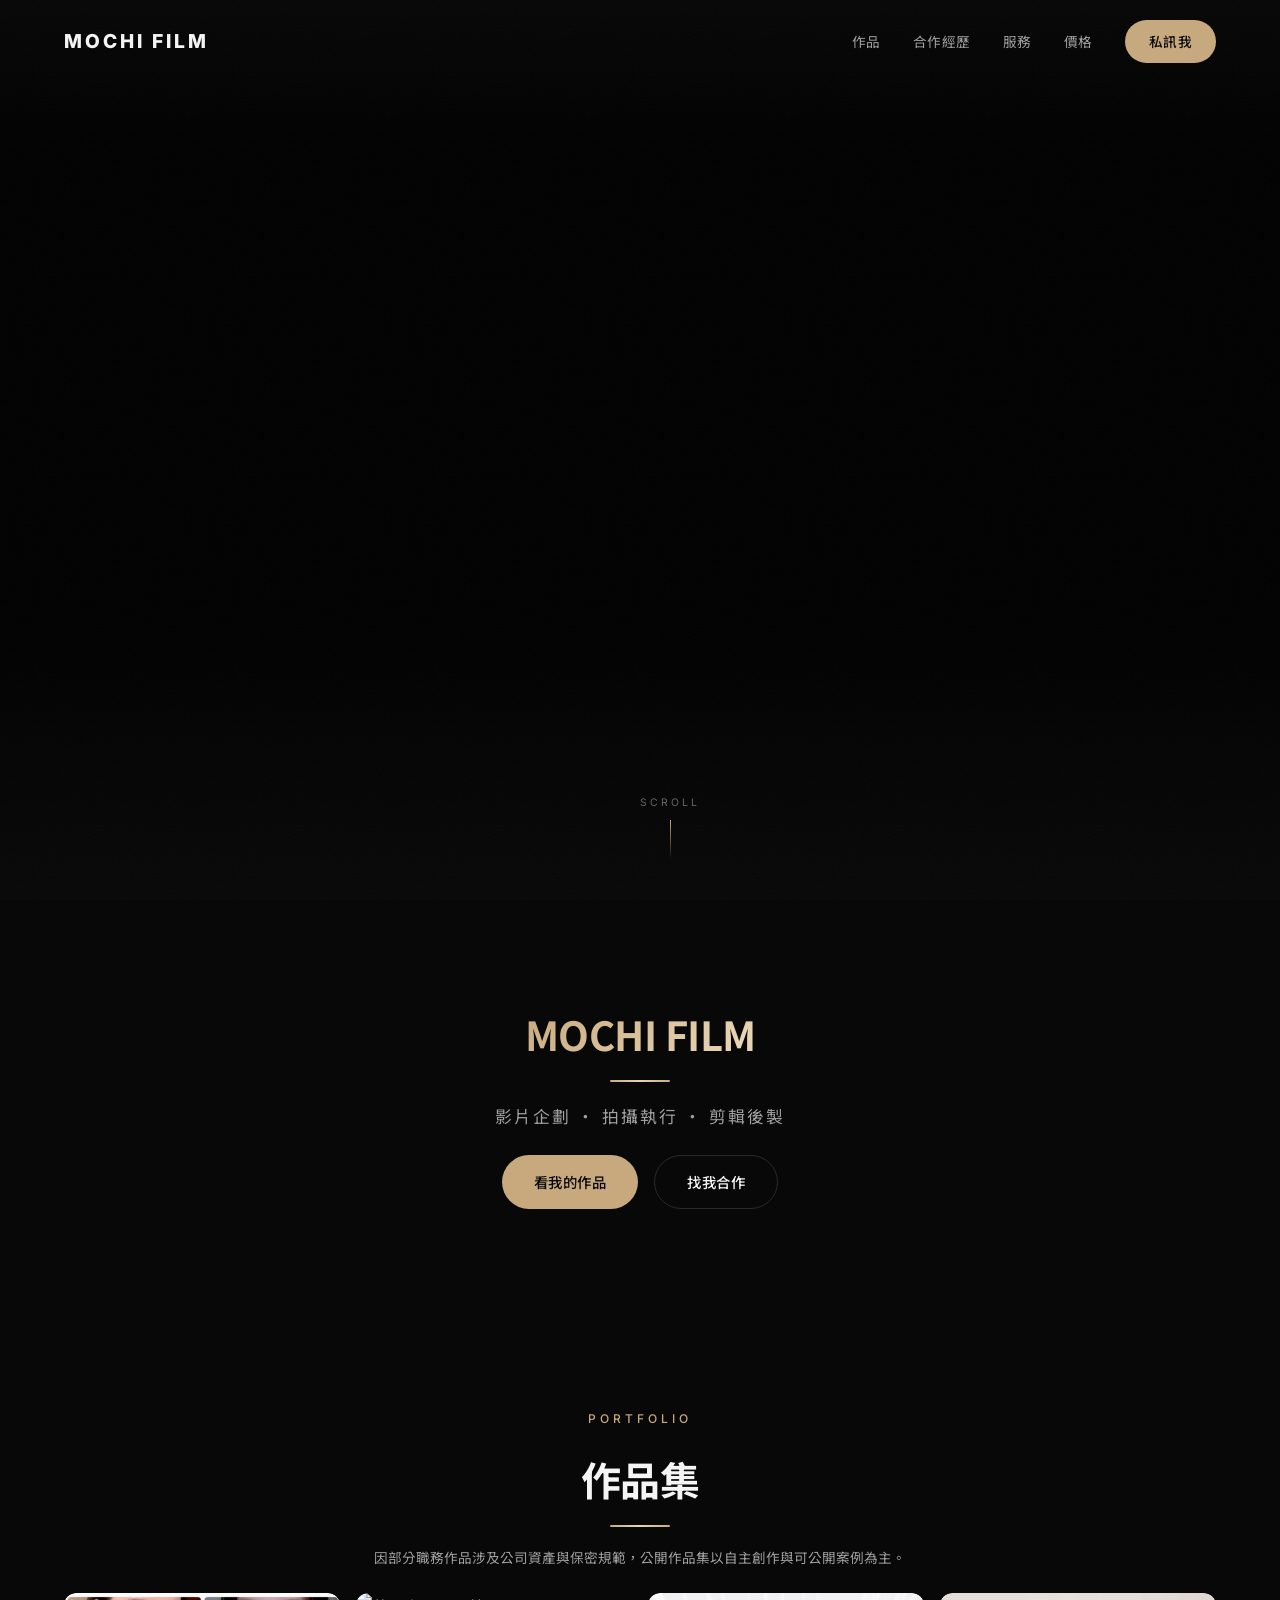
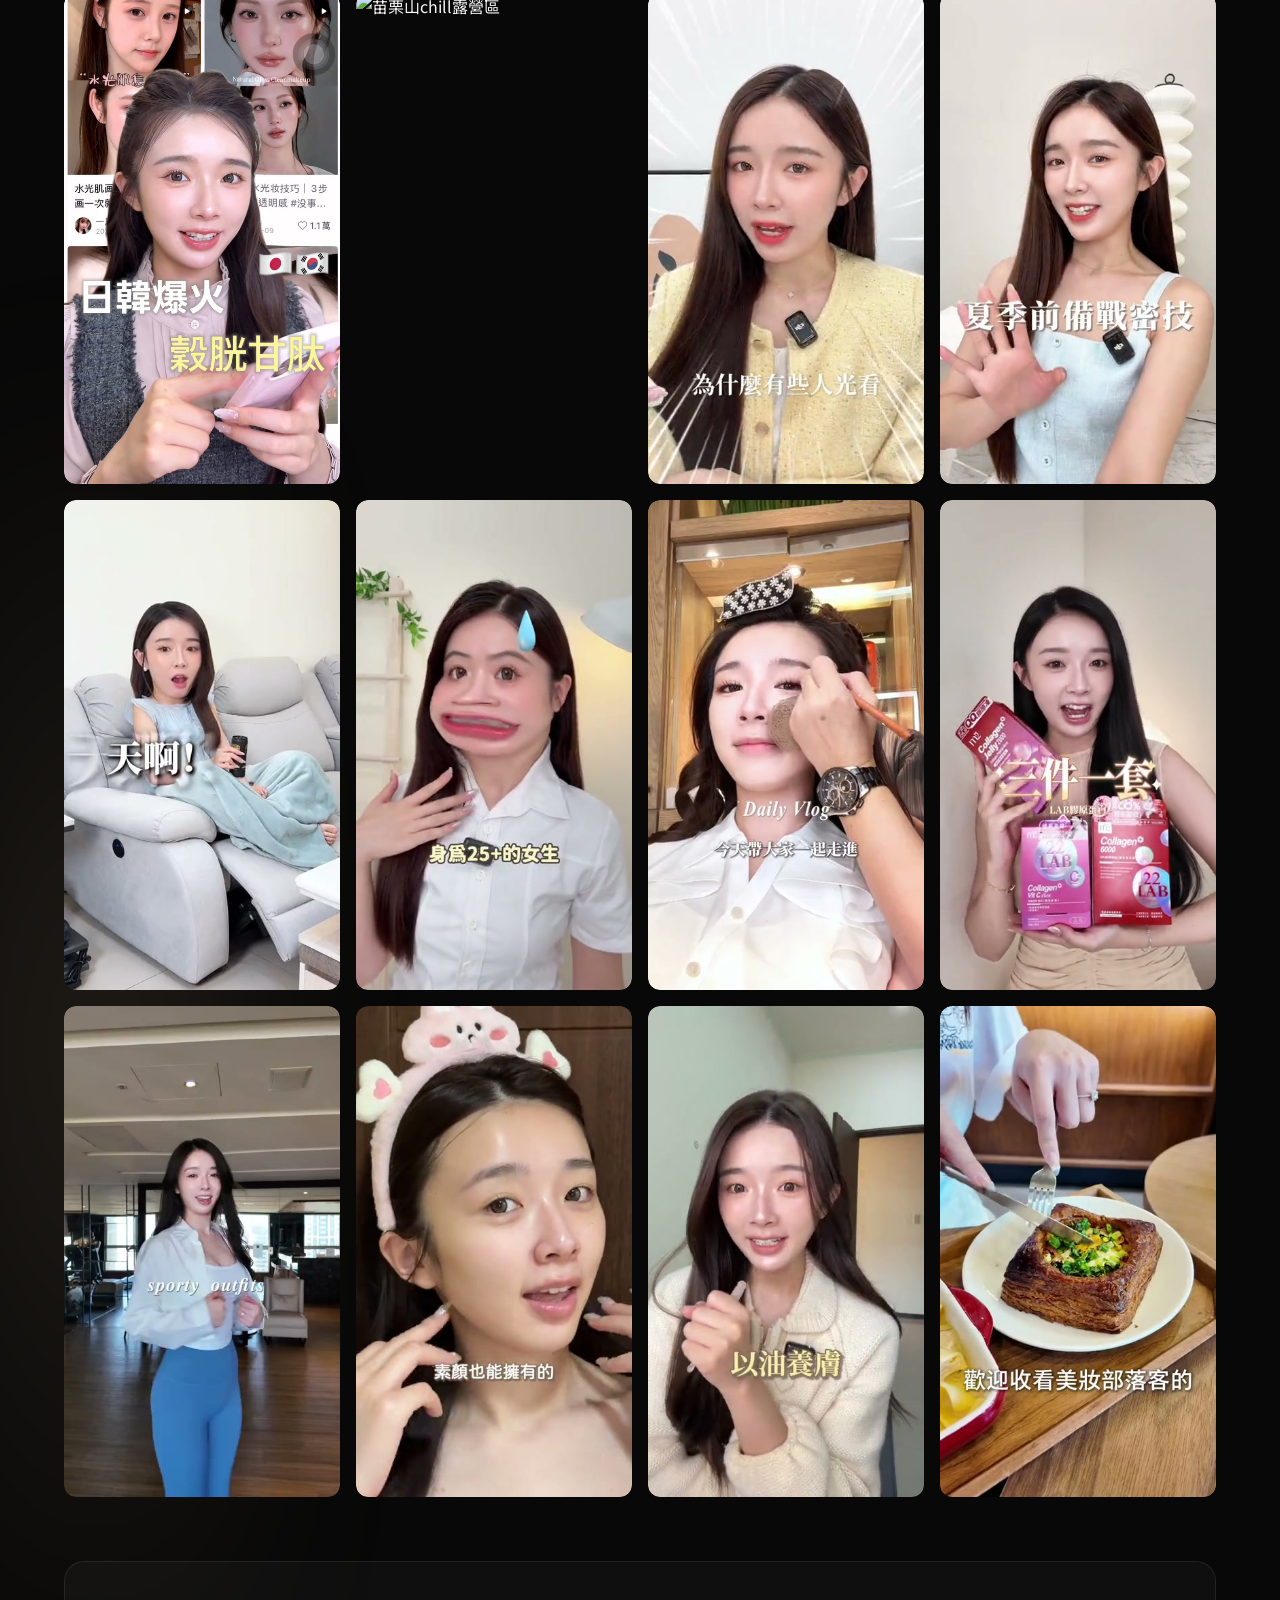
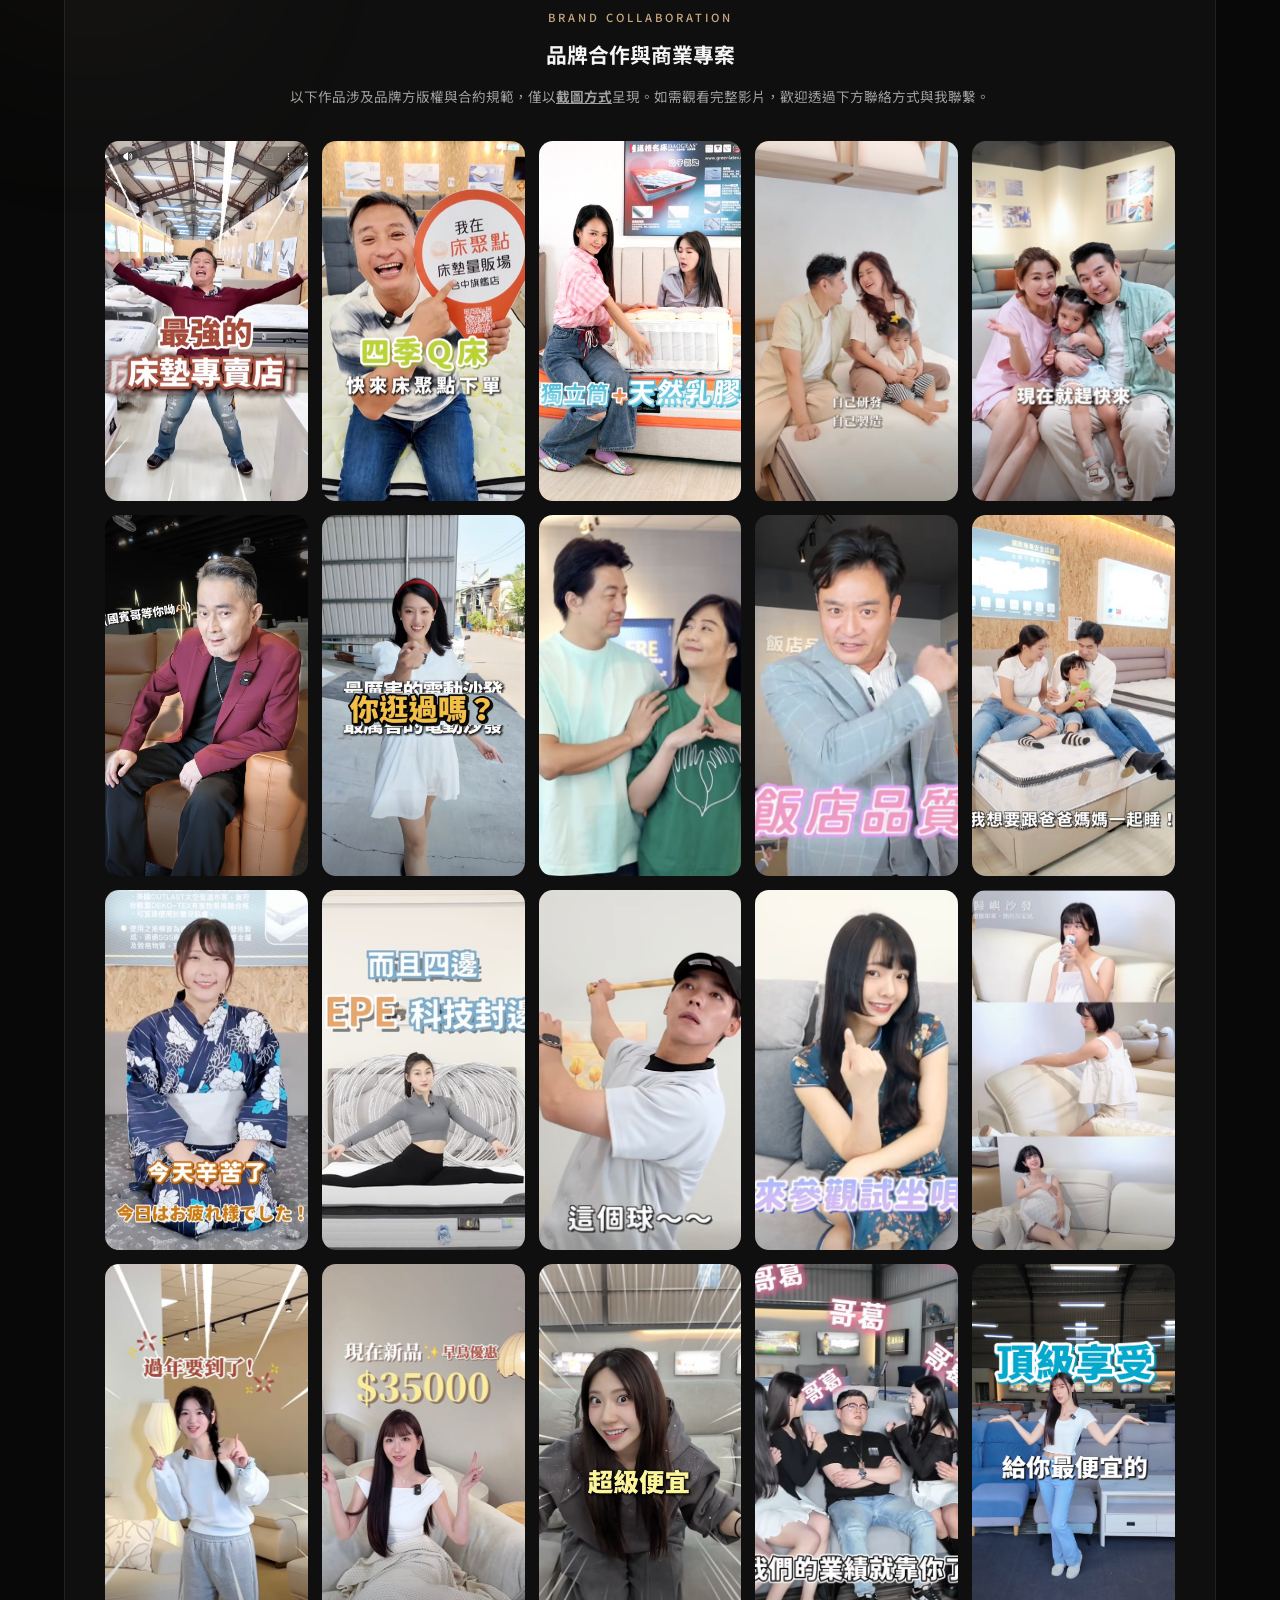
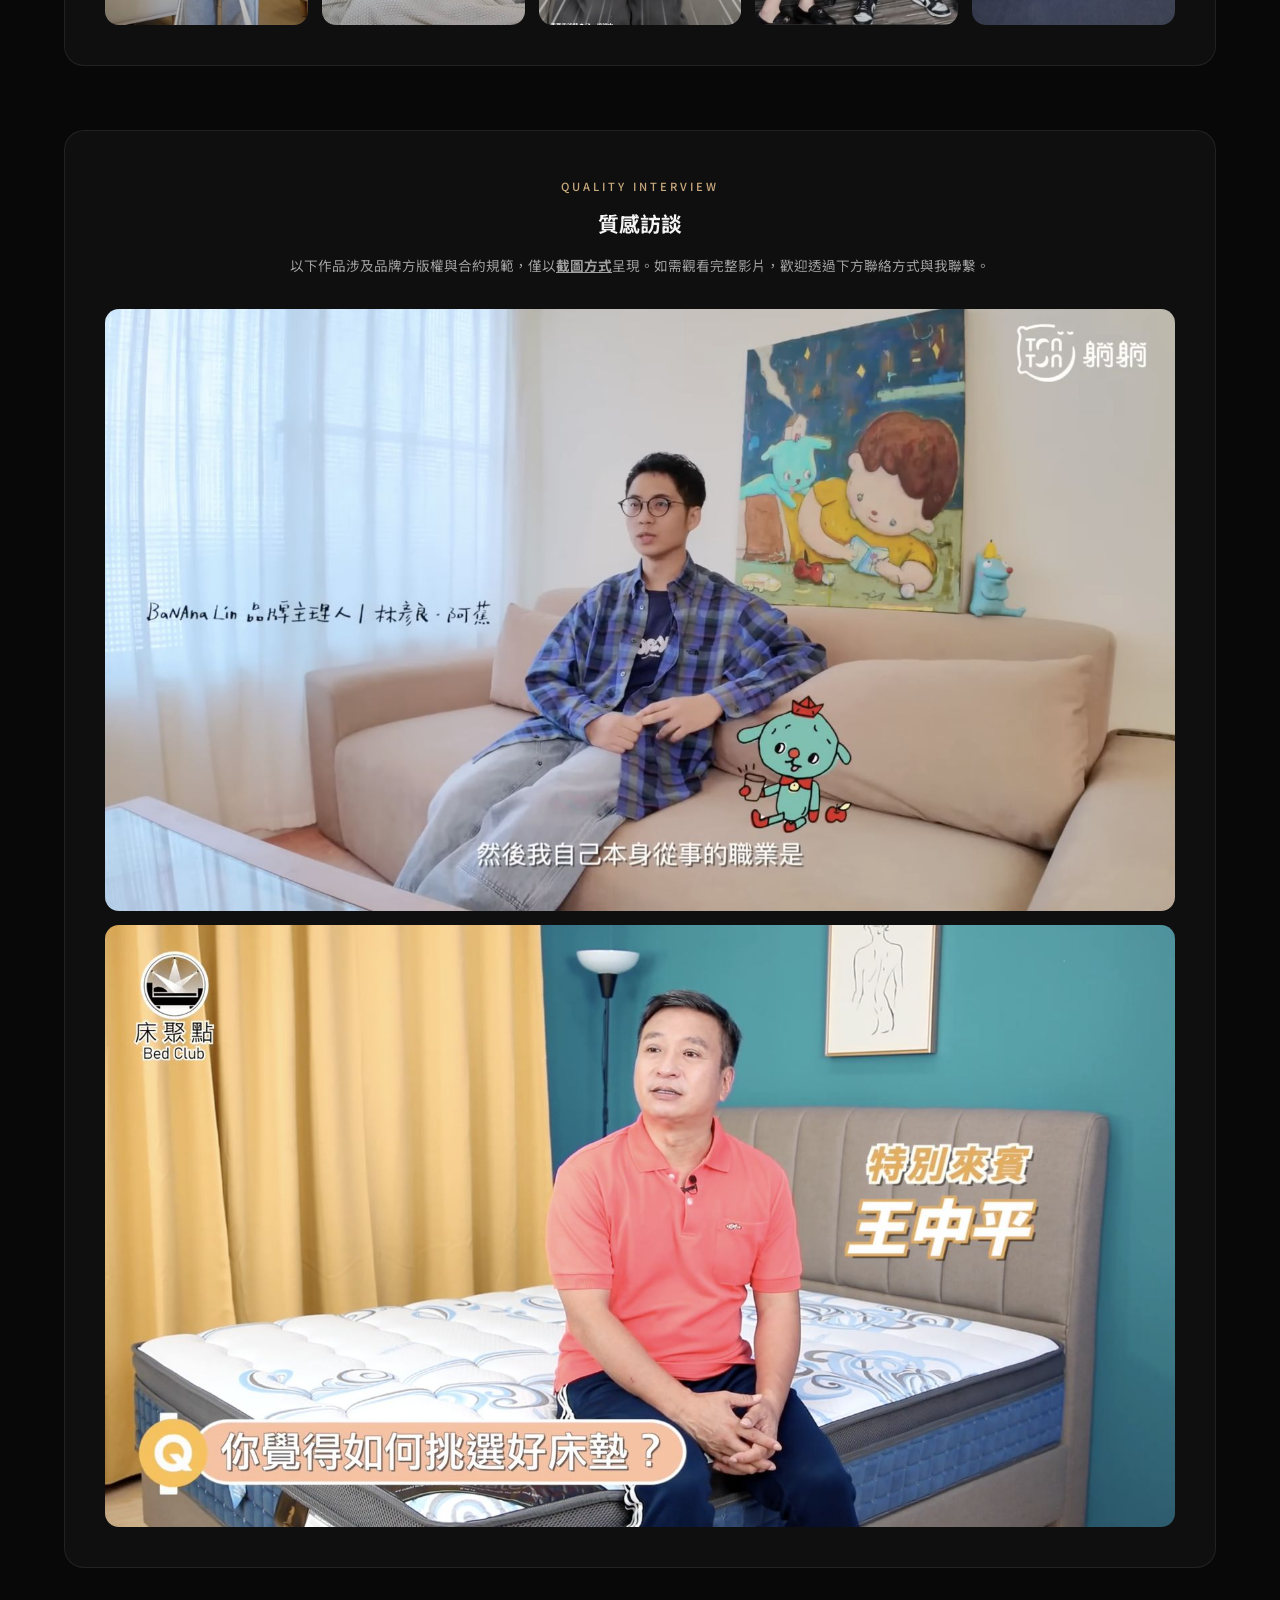
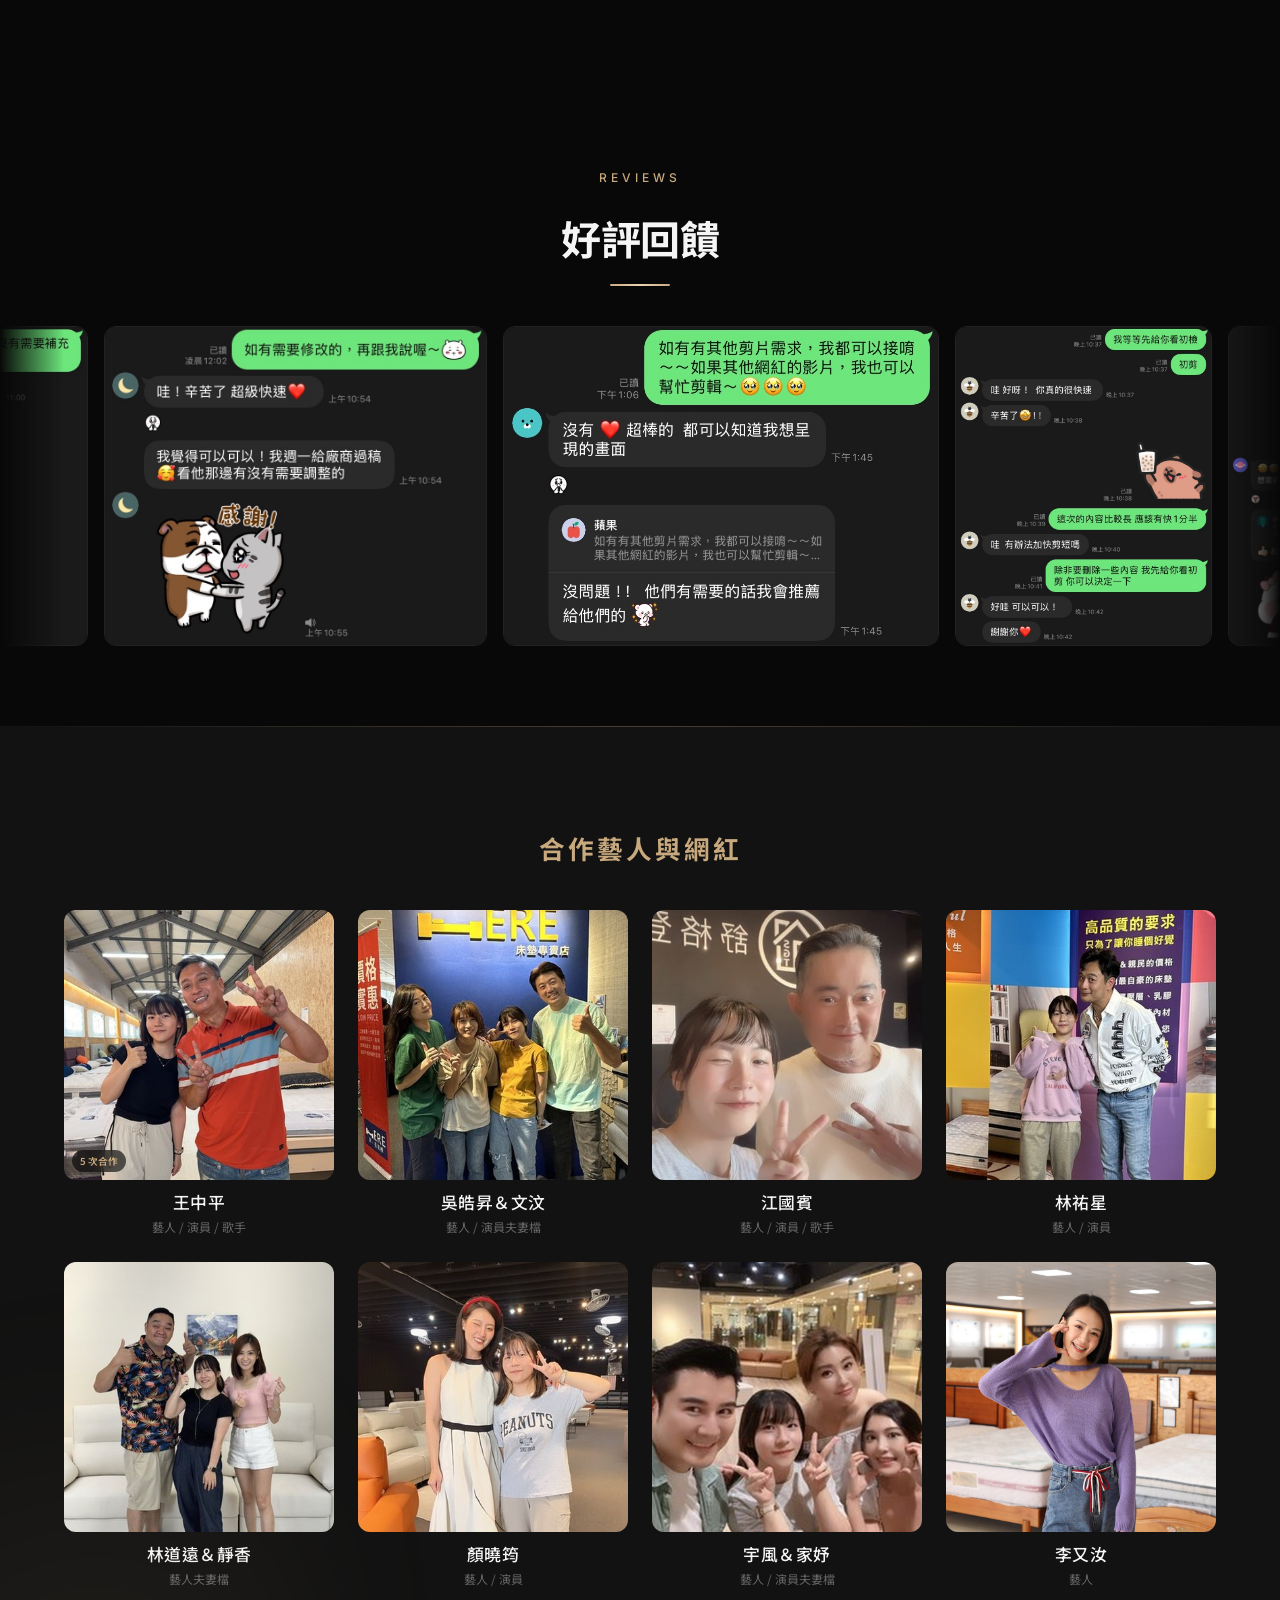
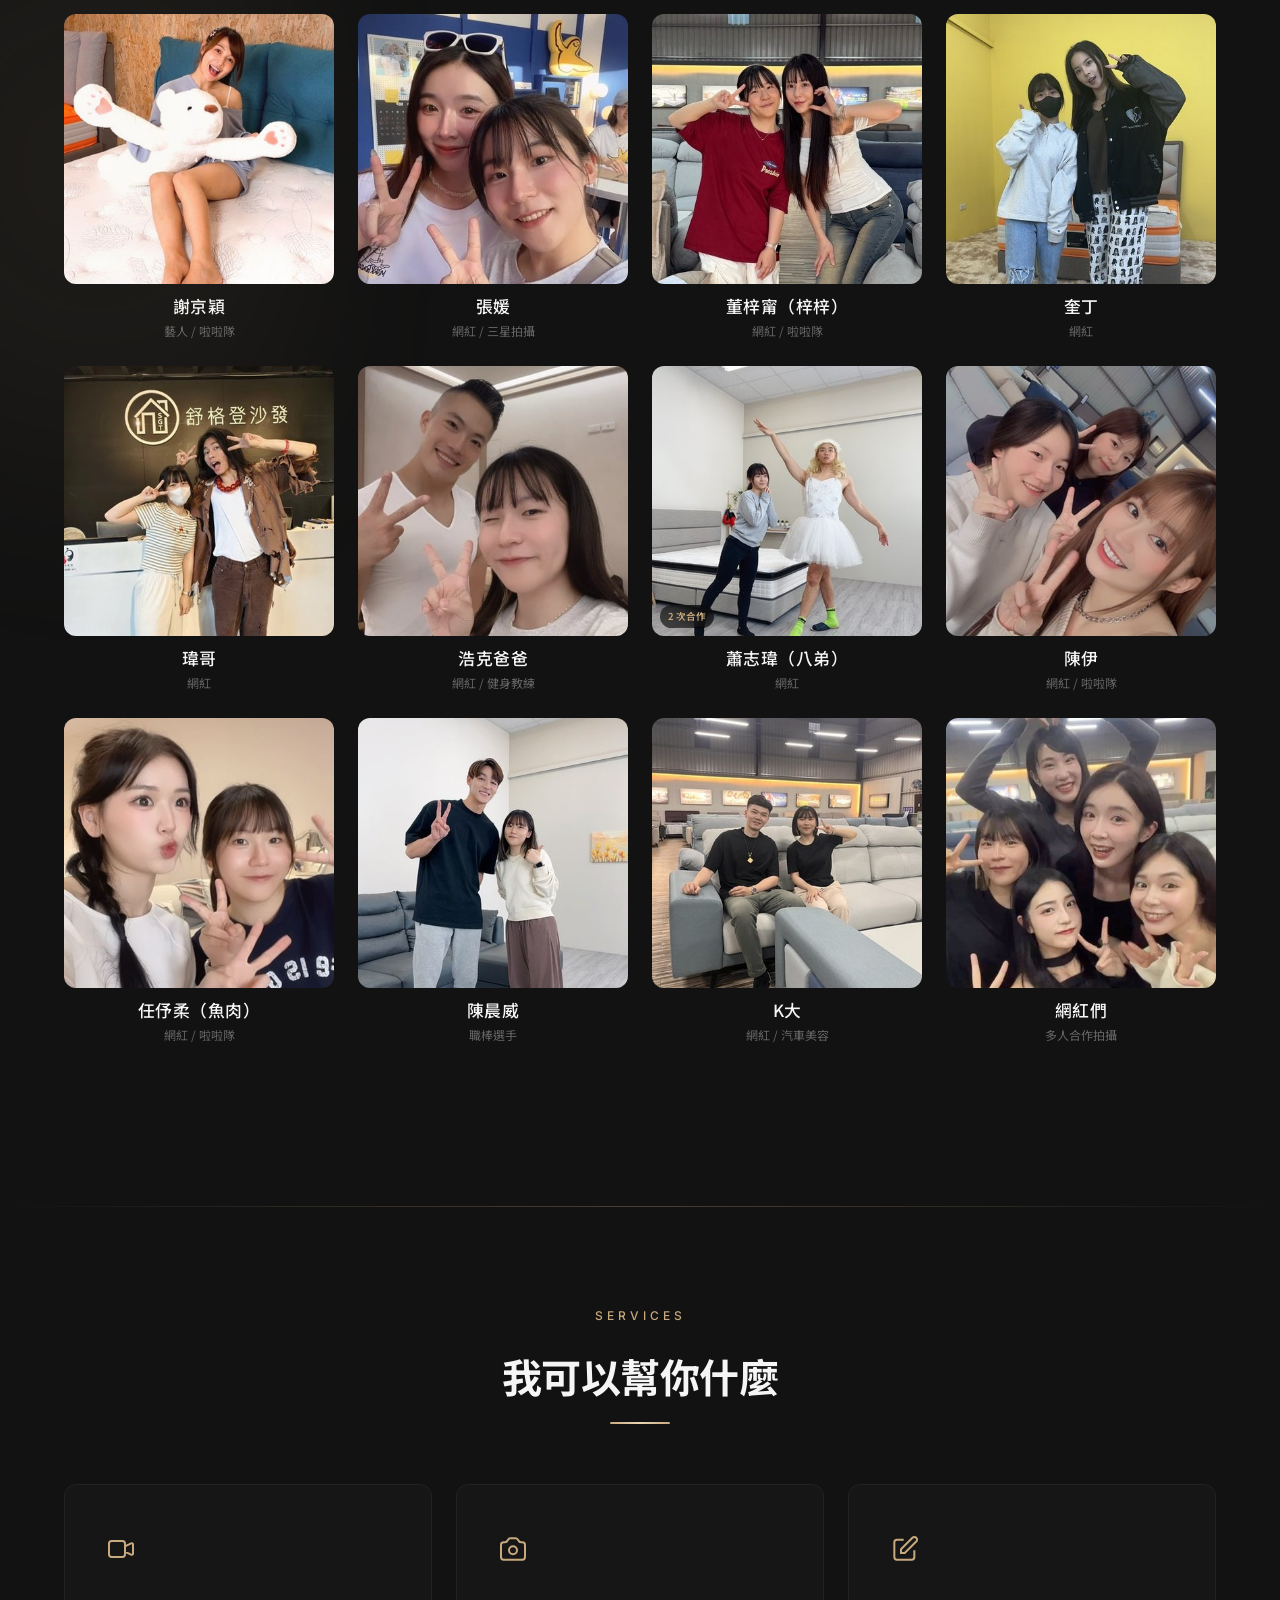
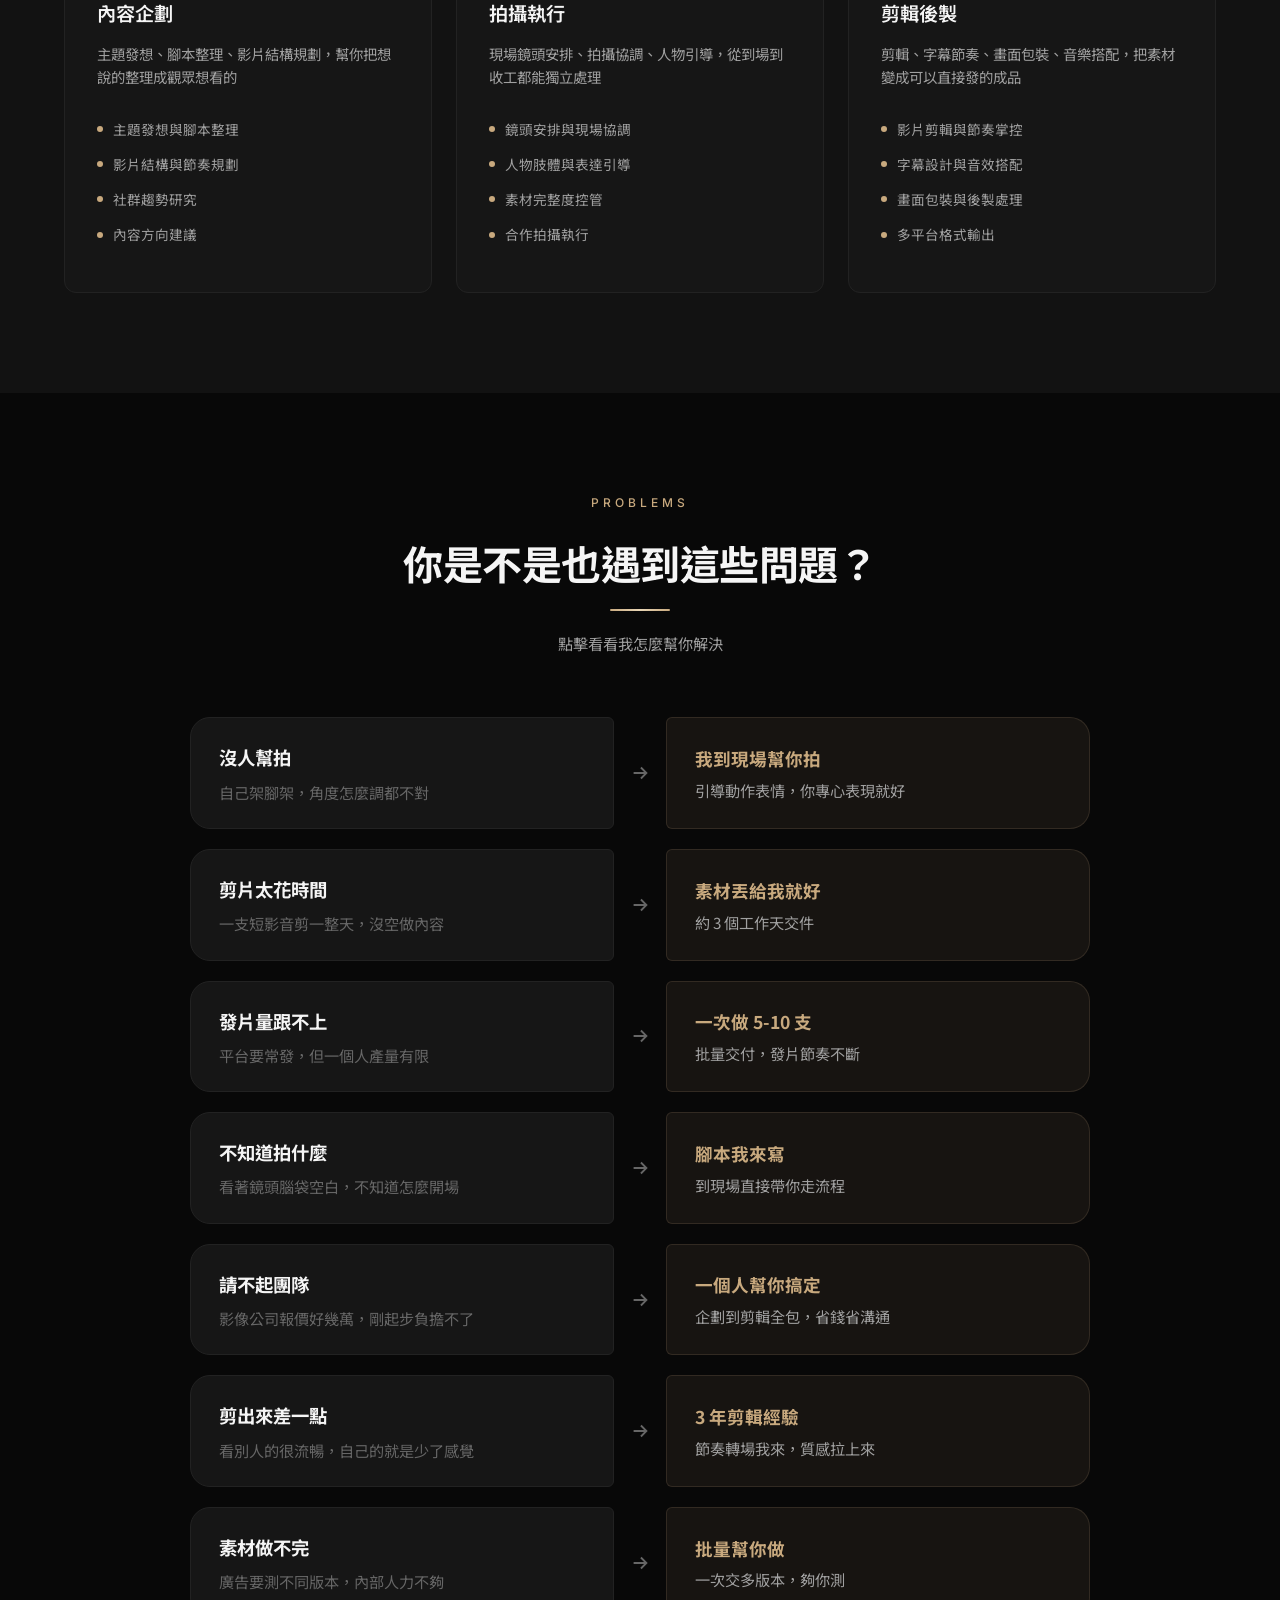
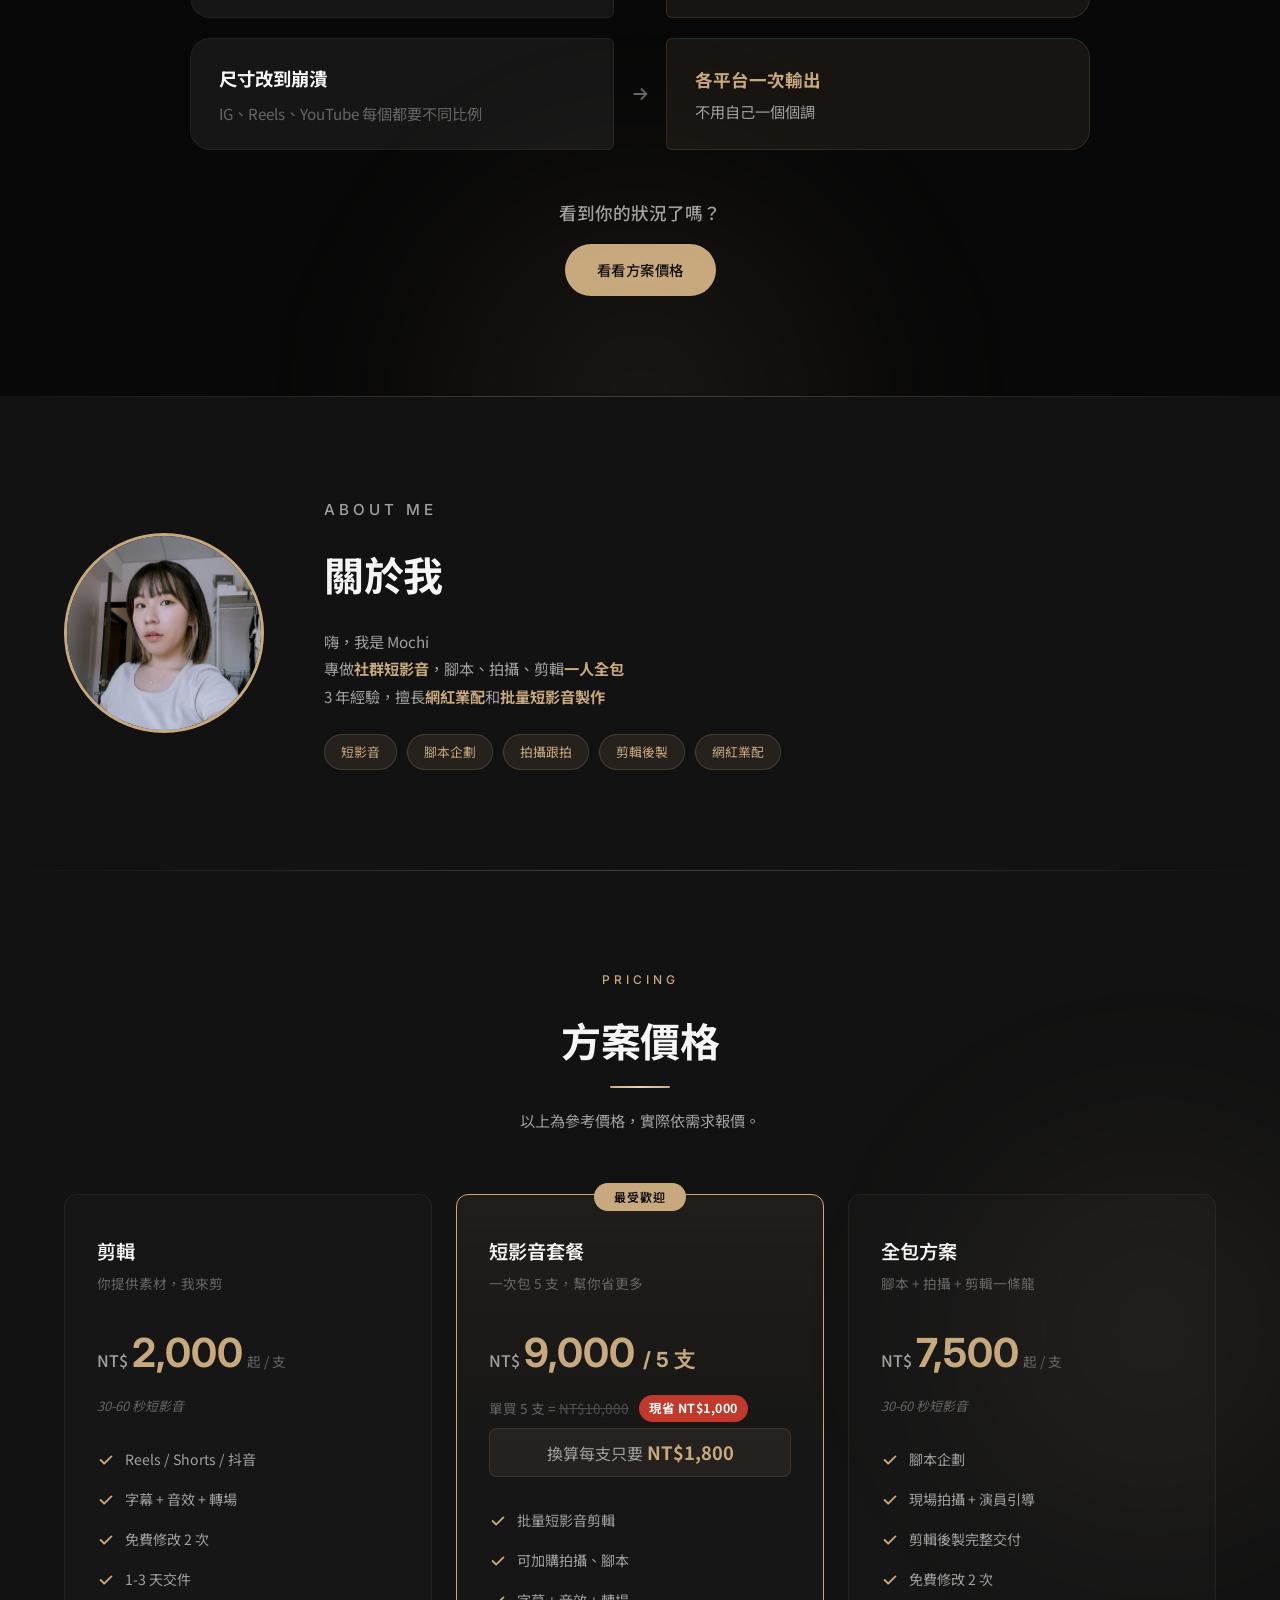
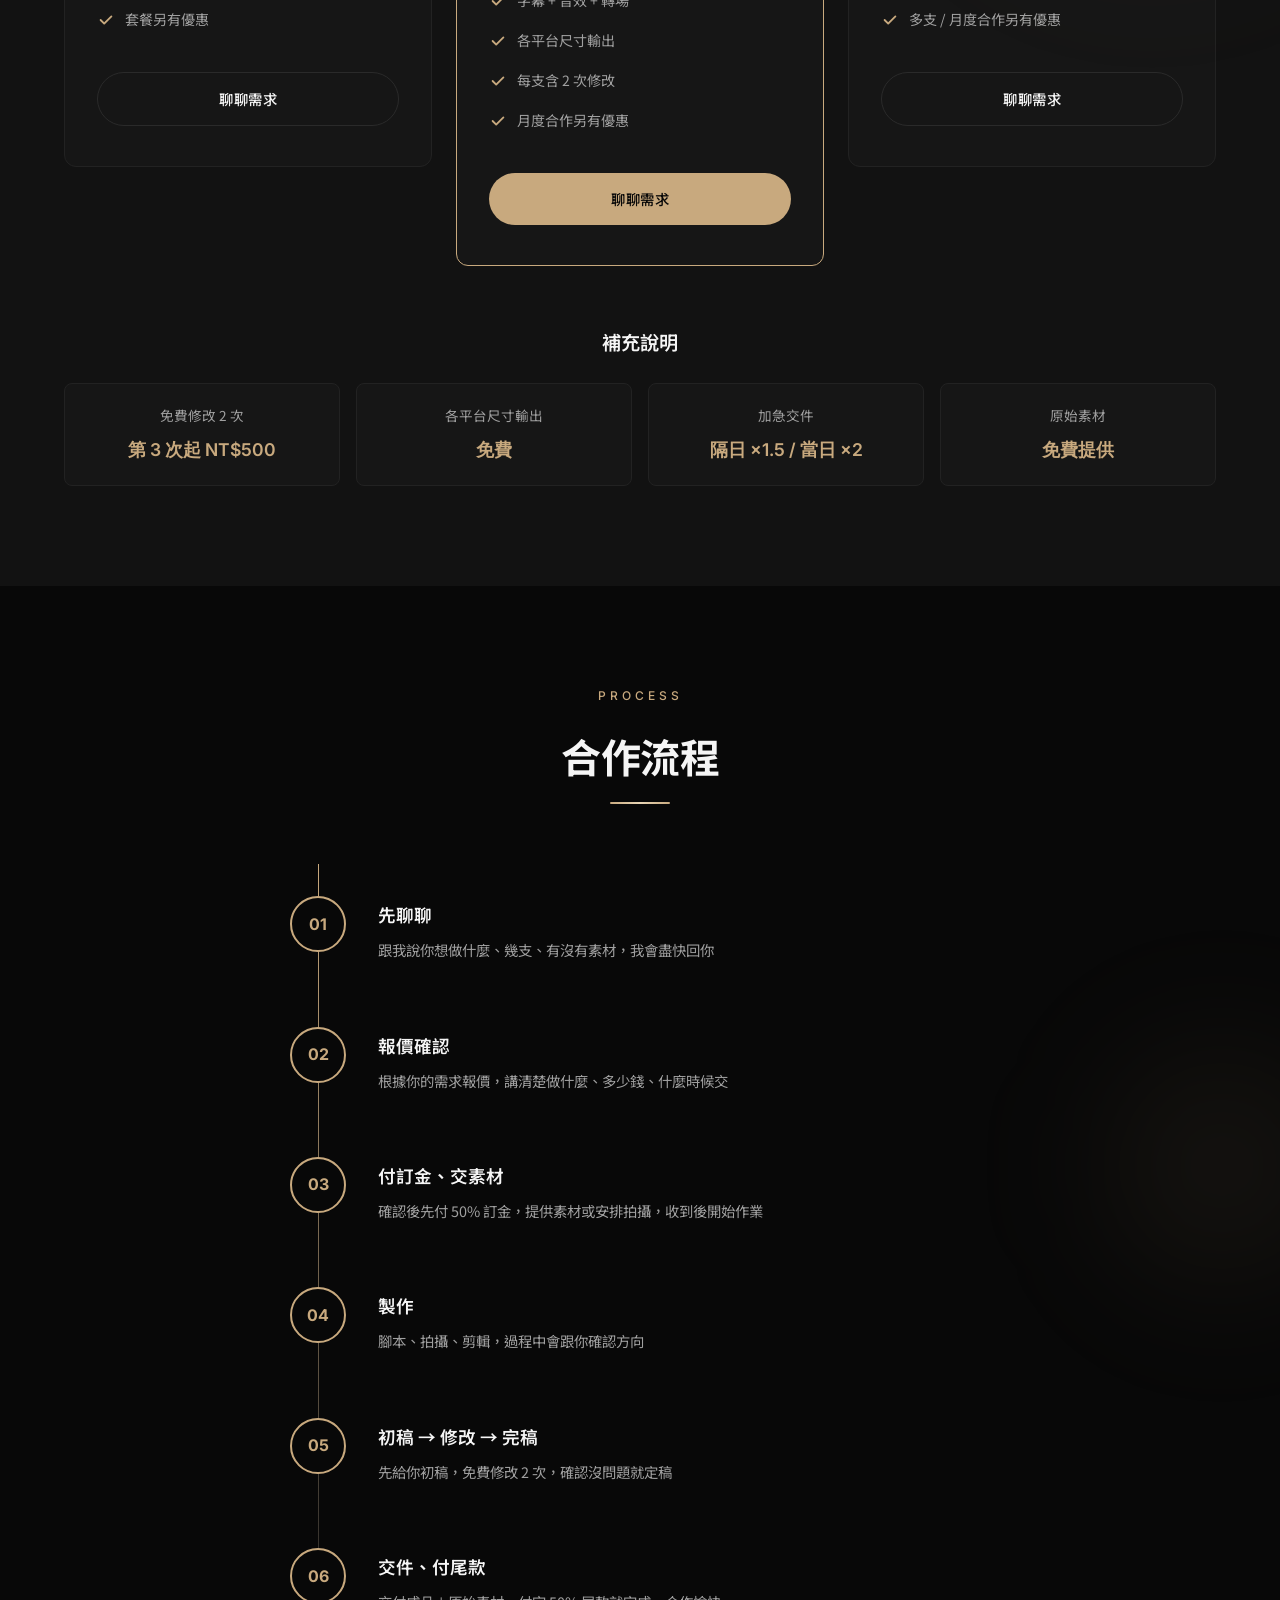
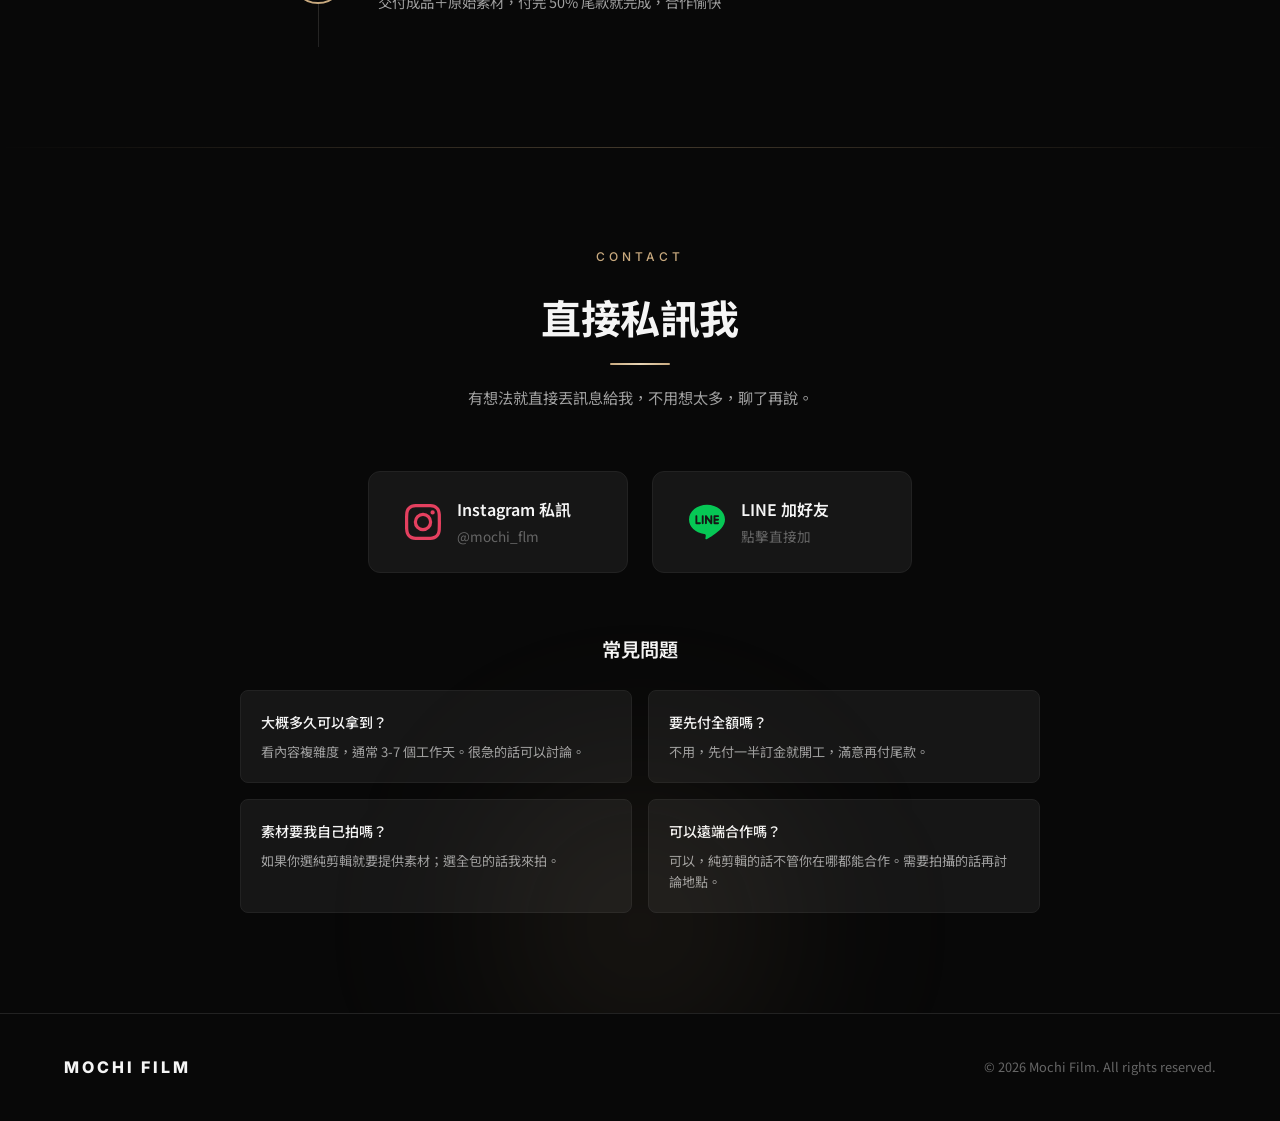
==== index.html @ df11b40c "拿掉句號和CapCut、好評滾動加速+慣性滑動 - 關於我：拿掉所有句號、拿掉CapCut標籤 - 合作流程：拿掉所有句號 - 好評回饋：自動滾動速度 0.5→1.2 - 好評回饋：手指滑動加入慣性效" ====
<!DOCTYPE html>
<html lang="zh-Hant">
<head>
    <meta charset="UTF-8">
    <meta name="viewport" content="width=device-width, initial-scale=1.0, maximum-scale=1.0, user-scalable=no, viewport-fit=cover">
    <meta name="apple-mobile-web-app-capable" content="yes">
    <meta name="apple-mobile-web-app-status-bar-style" content="black-translucent">
    <meta name="theme-color" content="#080808">
    <title>Mochi Film | 影像創作者</title>
    <meta name="description" content="Mochi Film — 短影音剪輯、業配跟拍、腳本企劃。3 年商業影片經驗，一次可出 10 支短影音。">
    <meta property="og:title" content="Mochi Film | 影像創作者">
    <meta property="og:description" content="短影音剪輯、業配跟拍、腳本企劃。一個人幫你搞定拍攝到剪輯。">
    <meta property="og:type" content="website">
    <link rel="preconnect" href="https://fonts.googleapis.com">
    <link rel="preconnect" href="https://fonts.gstatic.com" crossorigin>
    <link href="https://fonts.googleapis.com/css2?family=Noto+Sans+TC:wght@300;400;500;700;900&family=Inter:wght@300;400;500;600;700;800&display=swap" rel="stylesheet">
    <link rel="icon" type="image/svg+xml" href="favicon.svg">
    <link rel="apple-touch-icon" href="apple-touch-icon.png">
    <meta property="og:image" content="profile.jpg">
    <link rel="stylesheet" href="style.css">
</head>
<body>

    <!-- Navigation -->
    <nav class="navbar" id="navbar">
        <div class="nav-container">
            <a href="#" class="nav-logo">MOCHI FILM</a>
            <div class="nav-links">
                <a href="#portfolio">作品</a>
                <a href="#collab">合作經歷</a>
                <a href="#services">服務</a>
                <a href="#pricing">價格</a>
                <a href="#contact" class="nav-cta">私訊我</a>
            </div>
            <button class="nav-toggle" id="navToggle" aria-label="Toggle menu">
                <span></span>
                <span></span>
                <span></span>
            </button>
        </div>
    </nav>

    <!-- Opening Curtain -->
    <div class="curtain" id="curtain">
        <div class="curtain-logo">MOCHI FILM</div>
    </div>

    <!-- Hero Section — fullscreen video -->
    <section class="hero hero-fullvid" id="hero">
        <div class="hero-fullvid-wrap">
            <div class="hero-vid-container">
                <video src="intro.mp4" muted autoplay playsinline webkit-playsinline preload="auto" id="heroVideo"></video>
                <div class="hero-fullvid-controls anim-reveal" style="--delay: 1.2s">
                    <button class="hero-sound-btn hero-sound-btn-prominent" id="heroSoundBtn" aria-label="開啟聲音">
                        <svg viewBox="0 0 24 24" fill="none" stroke="currentColor" stroke-width="2" width="22" height="22">
                            <path d="M11 5L6 9H2v6h4l5 4V5z"/>
                            <line x1="23" y1="9" x2="17" y2="15" class="mute-line"/>
                            <line x1="17" y1="9" x2="23" y2="15" class="mute-line"/>
                        </svg>
                    </button>
                    <button class="hero-replay-btn" id="heroReplayBtn" aria-label="重播">
                        <svg viewBox="0 0 24 24" fill="none" stroke="currentColor" stroke-width="2" width="22" height="22">
                            <path d="M1 4v6h6"/><path d="M3.51 15a9 9 0 1 0 2.13-9.36L1 10"/>
                        </svg>
                    </button>
                </div>
            </div>
        </div>
        <div class="hero-video-blur-layer">
            <video src="intro.mp4" muted autoplay playsinline webkit-playsinline loop preload="auto" class="hero-blur-video"></video>
        </div>
        <div class="hero-bg-overlay"></div>
        <div class="scroll-indicator anim-reveal" style="--delay: 1.6s">
            <span>SCROLL</span>
            <div class="scroll-line"></div>
        </div>
    </section>

    <!-- Intro text below hero -->
    <section class="section hero-intro-section">
        <div class="container" style="text-align:center;">
            <h2 class="section-title"><span class="gradient-text">MOCHI FILM</span></h2>
            <p class="hero-intro-desc">影片企劃 ・ 拍攝執行 ・ 剪輯後製</p>
            <div class="hero-actions" style="justify-content:center; margin-top:24px;">
                <a href="#portfolio" class="btn btn-primary">看我的作品</a>
                <a href="#contact" class="btn btn-outline">找我合作</a>
            </div>
        </div>
    </section>

    <!-- Portfolio Section -->
    <section class="section portfolio" id="portfolio">
        <div class="container">
            <p class="section-tag">PORTFOLIO</p>
            <h2 class="section-title">作品集</h2>
            <p style="color:var(--text-secondary); font-size:0.85rem; margin-bottom:1.5rem; line-height:1.6; text-align:center;">因部分職務作品涉及公司資產與保密規範，公開作品集以自主創作與可公開案例為主。</p>
            <div class="portfolio-grid">

                <!-- 把 placeholder 裡的 SVG 換成影片或圖片就好 -->

                <!-- 作品 1 -->
                <a href="https://www.instagram.com/reel/DVvXGBoiYCl/" target="_blank" rel="noopener" class="portfolio-item portfolio-link" data-category="kol">
                    <div class="portfolio-thumb">
                        <img src="reel-01.jpg" alt="日韓爆火穀胱甘肽" loading="lazy">
                        <div class="portfolio-play">
                            <svg viewBox="0 0 24 24" fill="white"><polygon points="5 3 19 12 5 21 5 3"/></svg>
                        </div>
                        <div class="portfolio-overlay">
                            <span class="portfolio-category">網紅業配</span>
                            <h4>保健食品</h4>
                        </div>
                    </div>
                </a>

                <!-- 作品 2 -->
                <div class="portfolio-item portfolio-video-inline" data-category="kol">
                    <div class="portfolio-thumb">
                        <img src="https://img.youtube.com/vi/nI-3qj6p_0A/maxresdefault.jpg" alt="苗栗山chill露營區" loading="lazy" class="portfolio-cover">
                        <video src="portfolio/vlog-camping.mp4" playsinline webkit-playsinline preload="none" class="portfolio-inline-video"></video>
                        <button class="portfolio-expand-btn" aria-label="放大">
                            <svg viewBox="0 0 24 24" fill="none" stroke="currentColor" stroke-width="2"><path d="M15 3h6v6M9 21H3v-6M21 3l-7 7M3 21l7-7"/></svg>
                        </button>
                        <div class="portfolio-play">
                            <svg viewBox="0 0 24 24" fill="white"><polygon points="5 3 19 12 5 21 5 3"/></svg>
                        </div>
                        <div class="portfolio-overlay">
                            <span class="portfolio-category">Vlog</span>
                            <h4>露營紀錄</h4>
                        </div>
                    </div>
                </div>

                <!-- 作品 3 -->
                <div class="portfolio-item portfolio-video-inline" data-category="kol">
                    <div class="portfolio-thumb">
                        <img src="portfolio/lador-yuan-cover.jpg" alt="LADOR護髮" loading="lazy" class="portfolio-cover" onerror="this.src='portfolio/lador-yuan.mp4#t=1'">
                        <video src="portfolio/lador-yuan.mp4" playsinline webkit-playsinline preload="none" class="portfolio-inline-video"></video>
                        <button class="portfolio-expand-btn" aria-label="放大">
                            <svg viewBox="0 0 24 24" fill="none" stroke="currentColor" stroke-width="2"><path d="M15 3h6v6M9 21H3v-6M21 3l-7 7M3 21l7-7"/></svg>
                        </button>
                        <div class="portfolio-play">
                            <svg viewBox="0 0 24 24" fill="white"><polygon points="5 3 19 12 5 21 5 3"/></svg>
                        </div>
                        <div class="portfolio-overlay">
                            <span class="portfolio-category">網紅業配</span>
                            <h4>護髮產品</h4>
                        </div>
                    </div>
                </div>

                <!-- 作品 4 -->
                <div class="portfolio-item portfolio-video-inline" data-category="kol">
                    <div class="portfolio-thumb">
                        <img src="portfolio/innex-yuan-cover.jpg" alt="INNEX身體乳" loading="lazy" class="portfolio-cover">
                        <video src="portfolio/innex-yuan.mp4" playsinline webkit-playsinline preload="none" class="portfolio-inline-video"></video>
                        <button class="portfolio-expand-btn" aria-label="放大">
                            <svg viewBox="0 0 24 24" fill="none" stroke="currentColor" stroke-width="2"><path d="M15 3h6v6M9 21H3v-6M21 3l-7 7M3 21l7-7"/></svg>
                        </button>
                        <div class="portfolio-play">
                            <svg viewBox="0 0 24 24" fill="white"><polygon points="5 3 19 12 5 21 5 3"/></svg>
                        </div>
                        <div class="portfolio-overlay">
                            <span class="portfolio-category">網紅業配</span>
                            <h4>身體保養</h4>
                        </div>
                    </div>
                </div>

                <!-- 作品 5 -->
                <div class="portfolio-item portfolio-video-inline" data-category="kol">
                    <div class="portfolio-thumb">
                        <img src="portfolio/roborock-yuan-cover.jpg" alt="石頭掃地機器人" loading="lazy" class="portfolio-cover">
                        <video src="portfolio/roborock-yuan.mp4" playsinline webkit-playsinline preload="none" class="portfolio-inline-video"></video>
                        <button class="portfolio-expand-btn" aria-label="放大">
                            <svg viewBox="0 0 24 24" fill="none" stroke="currentColor" stroke-width="2"><path d="M15 3h6v6M9 21H3v-6M21 3l-7 7M3 21l7-7"/></svg>
                        </button>
                        <div class="portfolio-play">
                            <svg viewBox="0 0 24 24" fill="white"><polygon points="5 3 19 12 5 21 5 3"/></svg>
                        </div>
                        <div class="portfolio-overlay">
                            <span class="portfolio-category">網紅業配</span>
                            <h4>家電產品</h4>
                        </div>
                    </div>
                </div>

                <!-- 作品 6 -->
                <div class="portfolio-item portfolio-video-inline" data-category="kol">
                    <div class="portfolio-thumb">
                        <img src="portfolio/amorfati-yuan-cover.jpg" alt="Amor Fati 私密保養噴霧" loading="lazy" class="portfolio-cover">
                        <video src="portfolio/amorfati-yuan.mp4" playsinline webkit-playsinline preload="none" class="portfolio-inline-video"></video>
                        <button class="portfolio-expand-btn" aria-label="放大">
                            <svg viewBox="0 0 24 24" fill="none" stroke="currentColor" stroke-width="2"><path d="M15 3h6v6M9 21H3v-6M21 3l-7 7M3 21l7-7"/></svg>
                        </button>
                        <div class="portfolio-play">
                            <svg viewBox="0 0 24 24" fill="white"><polygon points="5 3 19 12 5 21 5 3"/></svg>
                        </div>
                        <div class="portfolio-overlay">
                            <span class="portfolio-category">網紅業配</span>
                            <h4>私密保養</h4>
                        </div>
                    </div>
                </div>

                <!-- 作品 7 -->
                <div class="portfolio-item portfolio-video-inline" data-category="kol">
                    <div class="portfolio-thumb">
                        <img src="portfolio/huaner-yuan-cover.jpg" alt="華納婚紗" loading="lazy" class="portfolio-cover">
                        <video src="portfolio/huaner-yuan.mp4" playsinline webkit-playsinline preload="none" class="portfolio-inline-video"></video>
                        <button class="portfolio-expand-btn" aria-label="放大">
                            <svg viewBox="0 0 24 24" fill="none" stroke="currentColor" stroke-width="2"><path d="M15 3h6v6M9 21H3v-6M21 3l-7 7M3 21l7-7"/></svg>
                        </button>
                        <div class="portfolio-play">
                            <svg viewBox="0 0 24 24" fill="white"><polygon points="5 3 19 12 5 21 5 3"/></svg>
                        </div>
                        <div class="portfolio-overlay">
                            <span class="portfolio-category">網紅業配</span>
                            <h4>婚紗攝影</h4>
                        </div>
                    </div>
                </div>

                <!-- 作品 8 -->
                <div class="portfolio-item portfolio-video-inline" data-category="kol">
                    <div class="portfolio-thumb">
                        <img src="portfolio/collagen-yuan-cover.jpg" alt="膠原蛋白" loading="lazy" class="portfolio-cover">
                        <video src="portfolio/collagen-yuan.mp4" playsinline webkit-playsinline preload="none" class="portfolio-inline-video"></video>
                        <button class="portfolio-expand-btn" aria-label="放大">
                            <svg viewBox="0 0 24 24" fill="none" stroke="currentColor" stroke-width="2"><path d="M15 3h6v6M9 21H3v-6M21 3l-7 7M3 21l7-7"/></svg>
                        </button>
                        <div class="portfolio-play">
                            <svg viewBox="0 0 24 24" fill="white"><polygon points="5 3 19 12 5 21 5 3"/></svg>
                        </div>
                        <div class="portfolio-overlay">
                            <span class="portfolio-category">網紅業配</span>
                            <h4>保健食品</h4>
                        </div>
                    </div>
                </div>

                <!-- 作品 9 -->
                <div class="portfolio-item portfolio-video-inline" data-category="kol">
                    <div class="portfolio-thumb">
                        <img src="portfolio/sportswear-yuan-cover.jpg" alt="絕世好波健身服" loading="lazy" class="portfolio-cover">
                        <video src="portfolio/sportswear-yuan.mp4" playsinline webkit-playsinline preload="none" class="portfolio-inline-video"></video>
                        <button class="portfolio-expand-btn" aria-label="放大">
                            <svg viewBox="0 0 24 24" fill="none" stroke="currentColor" stroke-width="2"><path d="M15 3h6v6M9 21H3v-6M21 3l-7 7M3 21l7-7"/></svg>
                        </button>
                        <div class="portfolio-play">
                            <svg viewBox="0 0 24 24" fill="white"><polygon points="5 3 19 12 5 21 5 3"/></svg>
                        </div>
                        <div class="portfolio-overlay">
                            <span class="portfolio-category">網紅業配</span>
                            <h4>運動服飾</h4>
                        </div>
                    </div>
                </div>

                <!-- 作品 10 -->
                <div class="portfolio-item portfolio-video-inline" data-category="kol">
                    <div class="portfolio-thumb">
                        <img src="portfolio/drmay-yuan-cover.jpg" alt="Dr May紅外泌膠原安瓶" loading="lazy" class="portfolio-cover">
                        <video src="portfolio/drmay-yuan.mp4" playsinline webkit-playsinline preload="none" class="portfolio-inline-video"></video>
                        <button class="portfolio-expand-btn" aria-label="放大">
                            <svg viewBox="0 0 24 24" fill="none" stroke="currentColor" stroke-width="2"><path d="M15 3h6v6M9 21H3v-6M21 3l-7 7M3 21l7-7"/></svg>
                        </button>
                        <div class="portfolio-play">
                            <svg viewBox="0 0 24 24" fill="white"><polygon points="5 3 19 12 5 21 5 3"/></svg>
                        </div>
                        <div class="portfolio-overlay">
                            <span class="portfolio-category">網紅業配</span>
                            <h4>保養品</h4>
                        </div>
                    </div>
                </div>

                <!-- 作品 11 -->
                <div class="portfolio-item portfolio-video-inline" data-category="kol">
                    <div class="portfolio-thumb">
                        <img src="portfolio/unikcy-yuan-cover.jpg" alt="UNIKCY" loading="lazy" class="portfolio-cover">
                        <video src="portfolio/unikcy-yuan.mp4" playsinline webkit-playsinline preload="none" class="portfolio-inline-video"></video>
                        <button class="portfolio-expand-btn" aria-label="放大">
                            <svg viewBox="0 0 24 24" fill="none" stroke="currentColor" stroke-width="2"><path d="M15 3h6v6M9 21H3v-6M21 3l-7 7M3 21l7-7"/></svg>
                        </button>
                        <div class="portfolio-play">
                            <svg viewBox="0 0 24 24" fill="white"><polygon points="5 3 19 12 5 21 5 3"/></svg>
                        </div>
                        <div class="portfolio-overlay">
                            <span class="portfolio-category">網紅業配</span>
                            <h4>保養品</h4>
                        </div>
                    </div>
                </div>

                <!-- 作品 12 -->
                <div class="portfolio-item portfolio-video-inline" data-category="kol">
                    <div class="portfolio-thumb">
                        <img src="portfolio/galaxy-zflip-yuan-cover.jpg" alt="Galaxy Z Flip 7" loading="lazy" class="portfolio-cover">
                        <video src="portfolio/galaxy-zflip-yuan.mp4" playsinline webkit-playsinline preload="none" class="portfolio-inline-video"></video>
                        <button class="portfolio-expand-btn" aria-label="放大">
                            <svg viewBox="0 0 24 24" fill="none" stroke="currentColor" stroke-width="2"><path d="M15 3h6v6M9 21H3v-6M21 3l-7 7M3 21l7-7"/></svg>
                        </button>
                        <div class="portfolio-play">
                            <svg viewBox="0 0 24 24" fill="white"><polygon points="5 3 19 12 5 21 5 3"/></svg>
                        </div>
                        <div class="portfolio-overlay">
                            <span class="portfolio-category">網紅業配</span>
                            <h4>3C 科技</h4>
                        </div>
                    </div>
                </div>

                <!-- 要加更多作品？複製上面任一個 portfolio-item 區塊就好 -->

            </div>

            <div class="company-section">
                <div class="company-section-header">
                    <span class="company-section-tag">BRAND COLLABORATION</span>
                    <h3 class="company-section-title">品牌合作與商業專案</h3>
                    <p class="company-section-desc">以下作品涉及品牌方版權與合約規範，僅以<strong style="text-decoration:underline;">截圖方式</strong>呈現。如需觀看完整影片，歡迎透過下方聯絡方式與我聯繫。</p>
                </div>
                <div class="company-grid">
                    <!-- 藝人 -->
                    <div class="company-item">
                        <img src="portfolio/company-01-cover.jpg" alt="門市介紹 王中平" loading="lazy">
                        <div class="company-overlay">
                            <span class="company-overlay-type">門市介紹</span>
                            <h4>王中平</h4>
                        </div>
                    </div>
                    <div class="company-item">
                        <img src="portfolio/company-02-cover.jpg" alt="門市介紹 王中平" loading="lazy">
                        <div class="company-overlay">
                            <span class="company-overlay-type">門市介紹</span>
                            <h4>王中平</h4>
                        </div>
                    </div>
                    <div class="company-item">
                        <img src="portfolio/company-06-cover.jpg" alt="產品介紹 李又汝" loading="lazy">
                        <div class="company-overlay">
                            <span class="company-overlay-type">產品介紹</span>
                            <h4>李又汝</h4>
                        </div>
                    </div>
                    <div class="company-item">
                        <img src="portfolio/company-16-cover.jpg" alt="門市介紹 陳宇風家人" loading="lazy">
                        <div class="company-overlay">
                            <span class="company-overlay-type">門市介紹</span>
                            <h4>宇風＆家妤</h4>
                        </div>
                    </div>
                    <div class="company-item">
                        <img src="portfolio/company-17-cover.jpg" alt="門市介紹 陳宇風家人" loading="lazy">
                        <div class="company-overlay">
                            <span class="company-overlay-type">門市介紹</span>
                            <h4>宇風＆家妤</h4>
                        </div>
                    </div>
                    <div class="company-item">
                        <img src="portfolio/company-20-cover.jpg" alt="門市介紹 江國賓" loading="lazy">
                        <div class="company-overlay">
                            <span class="company-overlay-type">門市介紹</span>
                            <h4>江國賓</h4>
                        </div>
                    </div>
                    <div class="company-item">
                        <img src="portfolio/company-21-cover.jpg" alt="門市介紹 顏曉筠" loading="lazy">
                        <div class="company-overlay">
                            <span class="company-overlay-type">門市介紹</span>
                            <h4>顏曉筠</h4>
                        </div>
                    </div>
                    <div class="company-item">
                        <img src="portfolio/company-22-cover.jpg" alt="門市介紹 吳皓昇＆文汶" loading="lazy">
                        <div class="company-overlay">
                            <span class="company-overlay-type">門市介紹</span>
                            <h4>吳皓昇＆文汶</h4>
                        </div>
                    </div>
                    <div class="company-item">
                        <img src="portfolio/company-23-cover.jpg" alt="門市介紹 林祐星" loading="lazy">
                        <div class="company-overlay">
                            <span class="company-overlay-type">門市介紹</span>
                            <h4>林祐星</h4>
                        </div>
                    </div>
                    <!-- 網紅素人 -->
                    <div class="company-item">
                        <img src="portfolio/company-03-cover.jpg" alt="門市介紹" loading="lazy">
                        <div class="company-overlay">
                            <span class="company-overlay-type">門市介紹</span>
                            <h4>家庭組合</h4>
                        </div>
                    </div>
                    <div class="company-item">
                        <img src="portfolio/company-05-cover.jpg" alt="產品介紹" loading="lazy">
                        <div class="company-overlay">
                            <span class="company-overlay-type">產品介紹</span>
                            <h4>外國人</h4>
                        </div>
                    </div>
                    <div class="company-item">
                        <img src="portfolio/company-07-cover.jpg" alt="門市介紹 築夢者婷雅" loading="lazy">
                        <div class="company-overlay">
                            <span class="company-overlay-type">門市介紹</span>
                            <h4>築夢者婷雅</h4>
                        </div>
                    </div>
                    <div class="company-item">
                        <img src="portfolio/company-09-cover.jpg" alt="產品介紹 陳晨威" loading="lazy">
                        <div class="company-overlay">
                            <span class="company-overlay-type">產品介紹</span>
                            <h4>陳晨威</h4>
                        </div>
                    </div>
                    <div class="company-item">
                        <img src="portfolio/company-10-cover.jpg" alt="商品介紹 Joy" loading="lazy">
                        <div class="company-overlay">
                            <span class="company-overlay-type">商品介紹</span>
                            <h4>Joy</h4>
                        </div>
                    </div>
                    <div class="company-item">
                        <img src="portfolio/company-13-cover.jpg" alt="商品介紹 網紅" loading="lazy">
                        <div class="company-overlay">
                            <span class="company-overlay-type">商品介紹</span>
                            <h4>網紅</h4>
                        </div>
                    </div>
                    <div class="company-item">
                        <img src="portfolio/company-14-cover.jpg" alt="商品介紹 網紅" loading="lazy">
                        <div class="company-overlay">
                            <span class="company-overlay-type">商品介紹</span>
                            <h4>網紅</h4>
                        </div>
                    </div>
                    <div class="company-item">
                        <img src="portfolio/company-15-cover.jpg" alt="商品介紹 網紅" loading="lazy">
                        <div class="company-overlay">
                            <span class="company-overlay-type">商品介紹</span>
                            <h4>網紅</h4>
                        </div>
                    </div>
                    <div class="company-item">
                        <img src="portfolio/company-24-cover.jpg" alt="門市介紹 網紅" loading="lazy">
                        <div class="company-overlay">
                            <span class="company-overlay-type">門市介紹</span>
                            <h4>網紅</h4>
                        </div>
                    </div>
                    <div class="company-item">
                        <img src="portfolio/company-25-cover.jpg" alt="門市介紹 網紅" loading="lazy">
                        <div class="company-overlay">
                            <span class="company-overlay-type">門市介紹</span>
                            <h4>網紅</h4>
                        </div>
                    </div>
                    <div class="company-item">
                        <img src="portfolio/company-26-cover.jpg" alt="門市介紹 梓梓" loading="lazy">
                        <div class="company-overlay">
                            <span class="company-overlay-type">門市介紹</span>
                            <h4>梓梓</h4>
                        </div>
                    </div>
                </div>
            </div>

            <div class="interview-section">
                <div class="company-section-header">
                    <span class="company-section-tag">QUALITY INTERVIEW</span>
                    <h3 class="company-section-title">質感訪談</h3>
                    <p class="company-section-desc">以下作品涉及品牌方版權與合約規範，僅以<strong style="text-decoration:underline;">截圖方式</strong>呈現。如需觀看完整影片，歡迎透過下方聯絡方式與我聯繫。</p>
                </div>
                <div class="interview-grid">
                    <div class="interview-item">
                        <img src="portfolio/company-18-cover.jpg" alt="品牌訪談 BaNAna 阿蕉" loading="lazy">
                        <div class="company-overlay">
                            <span class="company-overlay-type">品牌訪談</span>
                            <h4>BaNAna 阿蕉・林彥良</h4>
                        </div>
                    </div>
                    <div class="interview-item">
                        <img src="portfolio/company-19-cover.jpg" alt="質感訪談 王中平" loading="lazy">
                        <div class="company-overlay">
                            <span class="company-overlay-type">質感訪談</span>
                            <h4>王中平</h4>
                        </div>
                    </div>
                </div>
            </div>

        </div>
    </section>

    <!-- Reviews Section -->
    <section class="section reviews" id="reviews">
        <div class="container">
            <p class="section-tag">REVIEWS</p>
            <h2 class="section-title">好評回饋</h2>
        </div>
        <div class="reviews-scroll">
            <div class="reviews-track">
                <img src="reviews/IMG_3252.jpg" alt="客戶好評" loading="lazy">
                <img src="reviews/IMG_3253.jpg" alt="客戶好評" loading="lazy">
                <img src="reviews/IMG_3254.jpg" alt="客戶好評" loading="lazy">

                <img src="reviews/IMG_3256.jpg" alt="客戶好評" loading="lazy">
                <img src="reviews/IMG_3257.jpg" alt="客戶好評" loading="lazy">
                <img src="reviews/IMG_3258.jpg" alt="客戶好評" loading="lazy">
                <img src="reviews/IMG_3259.jpg" alt="客戶好評" loading="lazy">
                <img src="reviews/IMG_3260.jpg" alt="客戶好評" loading="lazy">
                <img src="reviews/IMG_3261.jpg" alt="客戶好評" loading="lazy">
                <img src="reviews/IMG_3262.jpg" alt="客戶好評" loading="lazy">
                <img src="reviews/IMG_3263.jpg" alt="客戶好評" loading="lazy">
                <img src="reviews/IMG_3264.jpg" alt="客戶好評" loading="lazy">
                <!-- 複製一份讓滾動無縫（不用 lazy 避免黑畫面） -->
                <img src="reviews/IMG_3252.jpg" alt="客戶好評">
                <img src="reviews/IMG_3253.jpg" alt="客戶好評">
                <img src="reviews/IMG_3254.jpg" alt="客戶好評">

                <img src="reviews/IMG_3256.jpg" alt="客戶好評">
                <img src="reviews/IMG_3257.jpg" alt="客戶好評">
                <img src="reviews/IMG_3258.jpg" alt="客戶好評">
                <img src="reviews/IMG_3259.jpg" alt="客戶好評">
                <img src="reviews/IMG_3260.jpg" alt="客戶好評">
                <img src="reviews/IMG_3261.jpg" alt="客戶好評">
                <img src="reviews/IMG_3262.jpg" alt="客戶好評">
                <img src="reviews/IMG_3263.jpg" alt="客戶好評">
                <img src="reviews/IMG_3264.jpg" alt="客戶好評">
            </div>
        </div>
    </section>

    <!-- Collaboration Section -->
    <section class="section collab" id="collab">
        <div class="container">
            <h2 class="clients-title">合作藝人與網紅</h2>
            <div class="celeb-grid">
                <!-- 藝人 -->
                <div class="celeb-card celeb-flip" data-images='["collab/wang-zhongping.jpg","collab/wang-hanjing.jpg","collab/wang-3rd.jpg","collab/wang-4th.jpg","collab/wang-5th.jpg"]' data-names='["王中平","王中平＆韓靖","王中平","王中平","王中平"]'>
                    <div class="celeb-img-wrap">
                        <img src="collab/wang-zhongping.jpg" alt="王中平" loading="lazy">
                        <span class="flip-badge"><span class="badge-full">5 次合作</span><span class="badge-short">5次</span></span>
                    </div>
                    <span class="celeb-name">王中平</span>
                    <small>藝人 / 演員 / 歌手</small>
                </div>
                <div class="celeb-card">
                    <div class="celeb-img-wrap"><img src="collab/wu-wenwen.jpg" alt="吳皓昇＆文汶" loading="lazy"></div>
                    <span>吳皓昇＆文汶</span>
                    <small>藝人 / 演員夫妻檔</small>
                </div>
                <div class="celeb-card">
                    <div class="celeb-img-wrap"><img src="collab/jiang-guobin.jpg" alt="江國賓" loading="lazy"></div>
                    <span>江國賓</span>
                    <small>藝人 / 演員 / 歌手</small>
                </div>
                <div class="celeb-card">
                    <div class="celeb-img-wrap"><img src="collab/lin-youxing.jpg" alt="林祐星" loading="lazy"></div>
                    <span>林祐星</span>
                    <small>藝人 / 演員</small>
                </div>
                <div class="celeb-card">
                    <div class="celeb-img-wrap"><img src="collab/lin-jingxiang.jpg" alt="林道遠＆靜香" loading="lazy"></div>
                    <span>林道遠＆靜香</span>
                    <small>藝人夫妻檔</small>
                </div>
                <div class="celeb-card">
                    <div class="celeb-img-wrap"><img src="collab/yan-xiaojun.jpg" alt="顏曉筠" loading="lazy"></div>
                    <span>顏曉筠</span>
                    <small>藝人 / 演員</small>
                </div>
                <div class="celeb-card">
                    <div class="celeb-img-wrap"><img src="collab/yufeng-jiayu.jpg" alt="宇風＆家妤" loading="lazy"></div>
                    <span>宇風＆家妤</span>
                    <small>藝人 / 演員夫妻檔</small>
                </div>
                <div class="celeb-card">
                    <div class="celeb-img-wrap"><img src="collab/li-youru.jpg" alt="李又汝" loading="lazy"></div>
                    <span>李又汝</span>
                    <small>藝人</small>
                </div>
                <!-- 網紅 -->
                <div class="celeb-card">
                    <div class="celeb-img-wrap"><img src="collab/xie-jingying.jpg" alt="謝京穎" loading="lazy"></div>
                    <span>謝京穎</span>
                    <small>藝人 / 啦啦隊</small>
                </div>
                <div class="celeb-card">
                    <div class="celeb-img-wrap"><img src="collab/zhangyan-samsung.jpg" alt="張媛" loading="lazy"></div>
                    <span>張媛</span>
                    <small>網紅 / 三星拍攝</small>
                </div>
                <div class="celeb-card">
                    <div class="celeb-img-wrap"><img src="collab/dong-zining.jpg" alt="董梓甯" loading="lazy"></div>
                    <span>董梓甯（梓梓）</span>
                    <small>網紅 / 啦啦隊</small>
                </div>
                <div class="celeb-card">
                    <div class="celeb-img-wrap"><img src="collab/kuiding.jpg" alt="奎丁" loading="lazy"></div>
                    <span>奎丁</span>
                    <small>網紅</small>
                </div>
                <div class="celeb-card">
                    <div class="celeb-img-wrap"><img src="collab/weige.jpg" alt="瑋哥" loading="lazy"></div>
                    <span>瑋哥</span>
                    <small>網紅</small>
                </div>
                <div class="celeb-card">
                    <div class="celeb-img-wrap"><img src="collab/hulk-dad.jpg" alt="浩克爸爸" loading="lazy"></div>
                    <span>浩克爸爸</span>
                    <small>網紅 / 健身教練</small>
                </div>
                <div class="celeb-card">
                    <div class="celeb-img-wrap">
                        <img src="collab/xiao-zhiwei.jpg" alt="蕭志瑋" loading="lazy">
                        <span class="flip-badge"><span class="badge-full">2 次合作</span><span class="badge-short">2次</span></span>
                    </div>
                    <span>蕭志瑋（八弟）</span>
                    <small>網紅</small>
                </div>
                <div class="celeb-card">
                    <div class="celeb-img-wrap"><img src="collab/chenyi.jpg" alt="陳伊" loading="lazy"></div>
                    <span>陳伊</span>
                    <small>網紅 / 啦啦隊</small>
                </div>
                <div class="celeb-card">
                    <div class="celeb-img-wrap"><img src="collab/yurou.jpg" alt="魚肉" loading="lazy"></div>
                    <span>任伃柔（魚肉）</span>
                    <small>網紅 / 啦啦隊</small>
                </div>
                <div class="celeb-card">
                    <div class="celeb-img-wrap"><img src="collab/baseball.jpg" alt="陳晨威" loading="lazy"></div>
                    <span>陳晨威</span>
                    <small>職棒選手</small>
                </div>
                <div class="celeb-card">
                    <div class="celeb-img-wrap"><img src="collab/kda.jpg" alt="K大" loading="lazy"></div>
                    <span>K大</span>
                    <small>網紅 / 汽車美容</small>
                </div>
                <div class="celeb-card">
                    <div class="celeb-img-wrap"><img src="collab/group.jpg" alt="網紅們" loading="lazy"></div>
                    <span>網紅們</span>
                    <small>多人合作拍攝</small>
                </div>
            </div>

        </div>
    </section>

    <!-- Services Section -->
    <section class="section services" id="services">
        <div class="container">
            <p class="section-tag">SERVICES</p>
            <h2 class="section-title">我可以幫你什麼</h2>
            <div class="services-grid">
                <div class="service-card">
                    <div class="service-icon">
                        <svg viewBox="0 0 24 24" fill="none" stroke="currentColor" stroke-width="1.5">
                            <path d="M15 10l4.553-2.276A1 1 0 0121 8.618v6.764a1 1 0 01-1.447.894L15 14M5 18h8a2 2 0 002-2V8a2 2 0 00-2-2H5a2 2 0 00-2 2v8a2 2 0 002 2z"/>
                        </svg>
                    </div>
                    <h3>內容企劃</h3>
                    <p>主題發想、腳本整理、影片結構規劃，幫你把想說的整理成觀眾想看的</p>
                    <ul class="service-features">
                        <li>主題發想與腳本整理</li>
                        <li>影片結構與節奏規劃</li>
                        <li>社群趨勢研究</li>
                        <li>內容方向建議</li>
                    </ul>
                </div>
                <div class="service-card">
                    <div class="service-icon">
                        <svg viewBox="0 0 24 24" fill="none" stroke="currentColor" stroke-width="1.5">
                            <path d="M3 9a2 2 0 012-2h.93a2 2 0 001.664-.89l.812-1.22A2 2 0 0110.07 4h3.86a2 2 0 011.664.89l.812 1.22A2 2 0 0018.07 7H19a2 2 0 012 2v9a2 2 0 01-2 2H5a2 2 0 01-2-2V9z"/>
                            <circle cx="12" cy="13" r="3"/>
                        </svg>
                    </div>
                    <h3>拍攝執行</h3>
                    <p>現場鏡頭安排、拍攝協調、人物引導，從到場到收工都能獨立處理</p>
                    <ul class="service-features">
                        <li>鏡頭安排與現場協調</li>
                        <li>人物肢體與表達引導</li>
                        <li>素材完整度控管</li>
                        <li>合作拍攝執行</li>
                    </ul>
                </div>
                <div class="service-card">
                    <div class="service-icon">
                        <svg viewBox="0 0 24 24" fill="none" stroke="currentColor" stroke-width="1.5">
                            <path d="M11 5H6a2 2 0 00-2 2v11a2 2 0 002 2h11a2 2 0 002-2v-5m-1.414-9.414a2 2 0 112.828 2.828L11.828 15H9v-2.828l8.586-8.586z"/>
                        </svg>
                    </div>
                    <h3>剪輯後製</h3>
                    <p>剪輯、字幕節奏、畫面包裝、音樂搭配，把素材變成可以直接發的成品</p>
                    <ul class="service-features">
                        <li>影片剪輯與節奏掌控</li>
                        <li>字幕設計與音效搭配</li>
                        <li>畫面包裝與後製處理</li>
                        <li>多平台格式輸出</li>
                    </ul>
                </div>
            </div>
        </div>
    </section>

    <!-- Pain Points Section — Chat Style -->
    <section class="section painpoints" id="painpoints">
        <div class="container">
            <p class="section-tag">PROBLEMS</p>
            <h2 class="section-title">你是不是也遇到這些問題？</h2>
            <p class="section-desc">點擊看看我怎麼幫你解決</p>

            <div class="chat-list">
                <div class="chat-row">
                    <div class="chat-bubble-left">
                        <h4>沒人幫拍</h4>
                        <p>自己架腳架，角度怎麼調都不對</p>
                    </div>
                    <div class="chat-arrow">
                        <svg viewBox="0 0 24 24" fill="none" stroke="currentColor" stroke-width="2"><path d="M5 12h14M13 6l6 6-6 6"/></svg>
                    </div>
                    <div class="chat-bubble-right">
                        <strong>我到現場幫你拍</strong>
                        <p>引導動作表情，你專心表現就好</p>
                    </div>
                </div>

                <div class="chat-row">
                    <div class="chat-bubble-left">
                        <h4>剪片太花時間</h4>
                        <p>一支短影音剪一整天，沒空做內容</p>
                    </div>
                    <div class="chat-arrow">
                        <svg viewBox="0 0 24 24" fill="none" stroke="currentColor" stroke-width="2"><path d="M5 12h14M13 6l6 6-6 6"/></svg>
                    </div>
                    <div class="chat-bubble-right">
                        <strong>素材丟給我就好</strong>
                        <p>約 3 個工作天交件</p>
                    </div>
                </div>

                <div class="chat-row">
                    <div class="chat-bubble-left">
                        <h4>發片量跟不上</h4>
                        <p>平台要常發，但一個人產量有限</p>
                    </div>
                    <div class="chat-arrow">
                        <svg viewBox="0 0 24 24" fill="none" stroke="currentColor" stroke-width="2"><path d="M5 12h14M13 6l6 6-6 6"/></svg>
                    </div>
                    <div class="chat-bubble-right">
                        <strong>一次做 5-10 支</strong>
                        <p>批量交付，發片節奏不斷</p>
                    </div>
                </div>

                <div class="chat-row">
                    <div class="chat-bubble-left">
                        <h4>不知道拍什麼</h4>
                        <p>看著鏡頭腦袋空白，不知道怎麼開場</p>
                    </div>
                    <div class="chat-arrow">
                        <svg viewBox="0 0 24 24" fill="none" stroke="currentColor" stroke-width="2"><path d="M5 12h14M13 6l6 6-6 6"/></svg>
                    </div>
                    <div class="chat-bubble-right">
                        <strong>腳本我來寫</strong>
                        <p>到現場直接帶你走流程</p>
                    </div>
                </div>

                <div class="chat-row">
                    <div class="chat-bubble-left">
                        <h4>請不起團隊</h4>
                        <p>影像公司報價好幾萬，剛起步負擔不了</p>
                    </div>
                    <div class="chat-arrow">
                        <svg viewBox="0 0 24 24" fill="none" stroke="currentColor" stroke-width="2"><path d="M5 12h14M13 6l6 6-6 6"/></svg>
                    </div>
                    <div class="chat-bubble-right">
                        <strong>一個人幫你搞定</strong>
                        <p>企劃到剪輯全包，省錢省溝通</p>
                    </div>
                </div>

                <div class="chat-row">
                    <div class="chat-bubble-left">
                        <h4>剪出來差一點</h4>
                        <p>看別人的很流暢，自己的就是少了感覺</p>
                    </div>
                    <div class="chat-arrow">
                        <svg viewBox="0 0 24 24" fill="none" stroke="currentColor" stroke-width="2"><path d="M5 12h14M13 6l6 6-6 6"/></svg>
                    </div>
                    <div class="chat-bubble-right">
                        <strong>3 年剪輯經驗</strong>
                        <p>節奏轉場我來，質感拉上來</p>
                    </div>
                </div>

                <div class="chat-row">
                    <div class="chat-bubble-left">
                        <h4>素材做不完</h4>
                        <p>廣告要測不同版本，內部人力不夠</p>
                    </div>
                    <div class="chat-arrow">
                        <svg viewBox="0 0 24 24" fill="none" stroke="currentColor" stroke-width="2"><path d="M5 12h14M13 6l6 6-6 6"/></svg>
                    </div>
                    <div class="chat-bubble-right">
                        <strong>批量幫你做</strong>
                        <p>一次交多版本，夠你測</p>
                    </div>
                </div>

                <div class="chat-row">
                    <div class="chat-bubble-left">
                        <h4>尺寸改到崩潰</h4>
                        <p>IG、Reels、YouTube 每個都要不同比例</p>
                    </div>
                    <div class="chat-arrow">
                        <svg viewBox="0 0 24 24" fill="none" stroke="currentColor" stroke-width="2"><path d="M5 12h14M13 6l6 6-6 6"/></svg>
                    </div>
                    <div class="chat-bubble-right">
                        <strong>各平台一次輸出</strong>
                        <p>不用自己一個個調</p>
                    </div>
                </div>
            </div>

            <div class="pain-cta">
                <p>看到你的狀況了嗎？</p>
                <a href="#pricing" class="btn btn-primary">看看方案價格</a>
            </div>
        </div>
    </section>

    <!-- About Section -->
    <section class="section about" id="about">
        <div class="container">
            <div class="about-grid">
                <div class="about-image">
                        <img src="profile.jpg" alt="Mochi" class="about-photo">
                </div>
                <div class="about-content">
                    <p class="section-tag">ABOUT ME</p>
                    <h2 class="section-title left">關於我</h2>
                    <p>嗨，我是 Mochi<br>專做<strong>社群短影音</strong>，腳本、拍攝、剪輯<strong>一人全包</strong><br>3 年經驗，擅長<strong>網紅業配</strong>和<strong>批量短影音製作</strong></p>
                    <div class="about-tags">
                        <span class="tag">短影音</span>
                        <span class="tag">腳本企劃</span>
                        <span class="tag">拍攝跟拍</span>
                        <span class="tag">剪輯後製</span>
                        <span class="tag">網紅業配</span>
                    </div>
                </div>
            </div>
        </div>
    </section>

    <!-- Pricing Section -->
    <section class="section pricing" id="pricing">
        <div class="container">
            <p class="section-tag">PRICING</p>
            <h2 class="section-title">方案價格</h2>
            <p class="section-desc">以上為參考價格，實際依需求報價。</p>
            <!-- Mobile: compact 3-column cards -->
            <div class="pricing-compact">
                <div class="pricing-compact-card">
                    <span class="pricing-compact-label">剪輯</span>
                    <span class="pricing-compact-price">NT$<strong>2,000</strong></span>
                    <span class="pricing-compact-sub">起 / 支</span>
                </div>
                <div class="pricing-compact-card popular">
                    <span class="pricing-compact-badge">最受歡迎</span>
                    <span class="pricing-compact-label">5 支套餐</span>
                    <span class="pricing-compact-price">NT$<strong>9,000</strong></span>
                    <span class="pricing-compact-sub"><span class="strikethrough">NT$10,000</span></span>
                </div>
                <div class="pricing-compact-card">
                    <span class="pricing-compact-label">全包方案</span>
                    <span class="pricing-compact-price">NT$<strong>7,500</strong></span>
                    <span class="pricing-compact-sub">起 / 支</span>
                </div>
            </div>

            <!-- Desktop: full cards -->
            <div class="pricing-grid">
                <div class="pricing-card">
                    <div class="pricing-header">
                        <h3>剪輯</h3>
                        <p class="pricing-subtitle">你提供素材，我來剪</p>
                    </div>
                    <div class="pricing-price">
                        <span class="currency">NT$</span>
                        <span class="amount">2,000</span>
                        <span class="period">起 / 支</span>
                    </div>
                    <p class="pricing-note">30-60 秒短影音</p>
                    <ul class="pricing-features">
                        <li><svg viewBox="0 0 20 20" fill="currentColor"><path fill-rule="evenodd" d="M16.707 5.293a1 1 0 010 1.414l-8 8a1 1 0 01-1.414 0l-4-4a1 1 0 011.414-1.414L8 12.586l7.293-7.293a1 1 0 011.414 0z" clip-rule="evenodd"/></svg>Reels / Shorts / 抖音</li>
                        <li><svg viewBox="0 0 20 20" fill="currentColor"><path fill-rule="evenodd" d="M16.707 5.293a1 1 0 010 1.414l-8 8a1 1 0 01-1.414 0l-4-4a1 1 0 011.414-1.414L8 12.586l7.293-7.293a1 1 0 011.414 0z" clip-rule="evenodd"/></svg>字幕 + 音效 + 轉場</li>
                        <li><svg viewBox="0 0 20 20" fill="currentColor"><path fill-rule="evenodd" d="M16.707 5.293a1 1 0 010 1.414l-8 8a1 1 0 01-1.414 0l-4-4a1 1 0 011.414-1.414L8 12.586l7.293-7.293a1 1 0 011.414 0z" clip-rule="evenodd"/></svg>免費修改 2 次</li>
                        <li><svg viewBox="0 0 20 20" fill="currentColor"><path fill-rule="evenodd" d="M16.707 5.293a1 1 0 010 1.414l-8 8a1 1 0 01-1.414 0l-4-4a1 1 0 011.414-1.414L8 12.586l7.293-7.293a1 1 0 011.414 0z" clip-rule="evenodd"/></svg>1-3 天交件</li>
                        <li><svg viewBox="0 0 20 20" fill="currentColor"><path fill-rule="evenodd" d="M16.707 5.293a1 1 0 010 1.414l-8 8a1 1 0 01-1.414 0l-4-4a1 1 0 011.414-1.414L8 12.586l7.293-7.293a1 1 0 011.414 0z" clip-rule="evenodd"/></svg>套餐另有優惠</li>
                    </ul>
                    <a href="#contact" class="btn btn-outline btn-full">聊聊需求</a>
                </div>

                <div class="pricing-card popular">
                    <div class="popular-badge">最受歡迎</div>
                    <div class="pricing-header">
                        <h3>短影音套餐</h3>
                        <p class="pricing-subtitle">一次包 5 支，幫你省更多</p>
                    </div>
                    <div class="pricing-price">
                        <span class="currency">NT$</span>
                        <span class="amount">9,000</span>
                        <span class="pricing-qty">/ 5 支</span>
                    </div>
                    <div class="pricing-compare">
                        <span class="pricing-original">單買 5 支 = <span class="strikethrough">NT$10,000</span></span>
                        <span class="pricing-saving">現省 NT$1,000</span>
                    </div>
                    <div class="pricing-unit">換算每支只要 <strong>NT$1,800</strong></div>
                    <ul class="pricing-features">
                        <li><svg viewBox="0 0 20 20" fill="currentColor"><path fill-rule="evenodd" d="M16.707 5.293a1 1 0 010 1.414l-8 8a1 1 0 01-1.414 0l-4-4a1 1 0 011.414-1.414L8 12.586l7.293-7.293a1 1 0 011.414 0z" clip-rule="evenodd"/></svg>批量短影音剪輯</li>
                        <li><svg viewBox="0 0 20 20" fill="currentColor"><path fill-rule="evenodd" d="M16.707 5.293a1 1 0 010 1.414l-8 8a1 1 0 01-1.414 0l-4-4a1 1 0 011.414-1.414L8 12.586l7.293-7.293a1 1 0 011.414 0z" clip-rule="evenodd"/></svg>可加購拍攝、腳本</li>
                        <li><svg viewBox="0 0 20 20" fill="currentColor"><path fill-rule="evenodd" d="M16.707 5.293a1 1 0 010 1.414l-8 8a1 1 0 01-1.414 0l-4-4a1 1 0 011.414-1.414L8 12.586l7.293-7.293a1 1 0 011.414 0z" clip-rule="evenodd"/></svg>字幕 + 音效 + 轉場</li>
                        <li><svg viewBox="0 0 20 20" fill="currentColor"><path fill-rule="evenodd" d="M16.707 5.293a1 1 0 010 1.414l-8 8a1 1 0 01-1.414 0l-4-4a1 1 0 011.414-1.414L8 12.586l7.293-7.293a1 1 0 011.414 0z" clip-rule="evenodd"/></svg>各平台尺寸輸出</li>
                        <li><svg viewBox="0 0 20 20" fill="currentColor"><path fill-rule="evenodd" d="M16.707 5.293a1 1 0 010 1.414l-8 8a1 1 0 01-1.414 0l-4-4a1 1 0 011.414-1.414L8 12.586l7.293-7.293a1 1 0 011.414 0z" clip-rule="evenodd"/></svg>每支含 2 次修改</li>
                        <li><svg viewBox="0 0 20 20" fill="currentColor"><path fill-rule="evenodd" d="M16.707 5.293a1 1 0 010 1.414l-8 8a1 1 0 01-1.414 0l-4-4a1 1 0 011.414-1.414L8 12.586l7.293-7.293a1 1 0 011.414 0z" clip-rule="evenodd"/></svg>月度合作另有優惠</li>
                    </ul>
                    <a href="#contact" class="btn btn-primary btn-full">聊聊需求</a>
                </div>

                <div class="pricing-card">
                    <div class="pricing-header">
                        <h3>全包方案</h3>
                        <p class="pricing-subtitle">腳本 + 拍攝 + 剪輯一條龍</p>
                    </div>
                    <div class="pricing-price">
                        <span class="currency">NT$</span>
                        <span class="amount">7,500</span>
                        <span class="period">起 / 支</span>
                    </div>
                    <p class="pricing-note">30-60 秒短影音</p>
                    <ul class="pricing-features">
                        <li><svg viewBox="0 0 20 20" fill="currentColor"><path fill-rule="evenodd" d="M16.707 5.293a1 1 0 010 1.414l-8 8a1 1 0 01-1.414 0l-4-4a1 1 0 011.414-1.414L8 12.586l7.293-7.293a1 1 0 011.414 0z" clip-rule="evenodd"/></svg>腳本企劃</li>
                        <li><svg viewBox="0 0 20 20" fill="currentColor"><path fill-rule="evenodd" d="M16.707 5.293a1 1 0 010 1.414l-8 8a1 1 0 01-1.414 0l-4-4a1 1 0 011.414-1.414L8 12.586l7.293-7.293a1 1 0 011.414 0z" clip-rule="evenodd"/></svg>現場拍攝 + 演員引導</li>
                        <li><svg viewBox="0 0 20 20" fill="currentColor"><path fill-rule="evenodd" d="M16.707 5.293a1 1 0 010 1.414l-8 8a1 1 0 01-1.414 0l-4-4a1 1 0 011.414-1.414L8 12.586l7.293-7.293a1 1 0 011.414 0z" clip-rule="evenodd"/></svg>剪輯後製完整交付</li>
                        <li><svg viewBox="0 0 20 20" fill="currentColor"><path fill-rule="evenodd" d="M16.707 5.293a1 1 0 010 1.414l-8 8a1 1 0 01-1.414 0l-4-4a1 1 0 011.414-1.414L8 12.586l7.293-7.293a1 1 0 011.414 0z" clip-rule="evenodd"/></svg>免費修改 2 次</li>
                        <li><svg viewBox="0 0 20 20" fill="currentColor"><path fill-rule="evenodd" d="M16.707 5.293a1 1 0 010 1.414l-8 8a1 1 0 01-1.414 0l-4-4a1 1 0 011.414-1.414L8 12.586l7.293-7.293a1 1 0 011.414 0z" clip-rule="evenodd"/></svg>多支 / 月度合作另有優惠</li>
                    </ul>
                    <a href="#contact" class="btn btn-outline btn-full">聊聊需求</a>
                </div>
            </div>

            <!-- Shared features (mobile only) -->
            <div class="pricing-shared-features">
                <div class="pricing-shared-title">所有方案皆包含</div>
                <ul class="pricing-shared-checklist">
                    <li>字幕 + 音效</li>
                    <li>免費修改 2 次</li>
                    <li>各平台尺寸輸出</li>
                </ul>
                <a href="#contact" class="btn btn-primary btn-full" style="margin-top:16px;">私訊聊需求</a>
            </div>

            <!-- Add-ons -->
            <div class="addons">
                <h3>補充說明</h3>
                <div class="addons-grid">
                    <div class="addon-item">
                        <span class="addon-name">免費修改 2 次</span>
                        <span class="addon-price">第 3 次起 NT$500</span>
                    </div>
                    <div class="addon-item">
                        <span class="addon-name">各平台尺寸輸出</span>
                        <span class="addon-price">免費</span>
                    </div>
                    <div class="addon-item">
                        <span class="addon-name">加急交件</span>
                        <span class="addon-price">隔日 ×1.5 / 當日 ×2</span>
                    </div>
                    <div class="addon-item">
                        <span class="addon-name">原始素材</span>
                        <span class="addon-price">免費提供</span>
                    </div>
                </div>
            </div>
        </div>
    </section>

    <!-- Process Section -->
    <section class="section process" id="process">
        <div class="container">
            <p class="section-tag">PROCESS</p>
            <h2 class="section-title">合作流程</h2>
            <div class="process-timeline">
                <div class="process-step">
                    <div class="step-number">01</div>
                    <div class="step-content">
                        <h3>先聊聊</h3>
                        <p>跟我說你想做什麼、幾支、有沒有素材，我會盡快回你</p>
                    </div>
                </div>
                <div class="process-step">
                    <div class="step-number">02</div>
                    <div class="step-content">
                        <h3>報價確認</h3>
                        <p>根據你的需求報價，講清楚做什麼、多少錢、什麼時候交</p>
                    </div>
                </div>
                <div class="process-step">
                    <div class="step-number">03</div>
                    <div class="step-content">
                        <h3>付訂金、交素材</h3>
                        <p>確認後先付 50% 訂金，提供素材或安排拍攝，收到後開始作業</p>
                    </div>
                </div>
                <div class="process-step">
                    <div class="step-number">04</div>
                    <div class="step-content">
                        <h3>製作</h3>
                        <p>腳本、拍攝、剪輯，過程中會跟你確認方向</p>
                    </div>
                </div>
                <div class="process-step">
                    <div class="step-number">05</div>
                    <div class="step-content">
                        <h3>初稿 → 修改 → 完稿</h3>
                        <p>先給你初稿，免費修改 2 次，確認沒問題就定稿</p>
                    </div>
                </div>
                <div class="process-step">
                    <div class="step-number">06</div>
                    <div class="step-content">
                        <h3>交件、付尾款</h3>
                        <p>交付成品＋原始素材，付完 50% 尾款就完成，合作愉快</p>
                    </div>
                </div>
            </div>
        </div>
    </section>


    <!-- Contact Section -->
    <section class="section contact" id="contact">
        <div class="container">
            <p class="section-tag">CONTACT</p>
            <h2 class="section-title">直接私訊我</h2>
            <p class="section-desc">有想法就直接丟訊息給我，不用想太多，聊了再說。</p>
            <div class="contact-buttons">
                <a href="https://www.instagram.com/mochi_flm/" target="_blank" rel="noopener" class="contact-btn ig-btn">
                    <svg viewBox="0 0 24 24" fill="currentColor">
                        <path d="M12 2.163c3.204 0 3.584.012 4.85.07 3.252.148 4.771 1.691 4.919 4.919.058 1.265.069 1.645.069 4.849 0 3.205-.012 3.584-.069 4.849-.149 3.225-1.664 4.771-4.919 4.919-1.266.058-1.644.07-4.85.07-3.204 0-3.584-.012-4.849-.07-3.26-.149-4.771-1.699-4.919-4.92-.058-1.265-.07-1.644-.07-4.849 0-3.204.013-3.583.07-4.849.149-3.227 1.664-4.771 4.919-4.919 1.266-.057 1.645-.069 4.849-.069zM12 0C8.741 0 8.333.014 7.053.072 2.695.272.273 2.69.073 7.052.014 8.333 0 8.741 0 12c0 3.259.014 3.668.072 4.948.2 4.358 2.618 6.78 6.98 6.98C8.333 23.986 8.741 24 12 24c3.259 0 3.668-.014 4.948-.072 4.354-.2 6.782-2.618 6.979-6.98.059-1.28.073-1.689.073-4.948 0-3.259-.014-3.667-.072-4.947-.196-4.354-2.617-6.78-6.979-6.98C15.668.014 15.259 0 12 0zm0 5.838a6.162 6.162 0 100 12.324 6.162 6.162 0 000-12.324zM12 16a4 4 0 110-8 4 4 0 010 8zm6.406-11.845a1.44 1.44 0 100 2.881 1.44 1.44 0 000-2.881z"/>
                    </svg>
                    <div class="contact-btn-text">
                        <span class="contact-btn-label">Instagram 私訊</span>
                        <span class="contact-btn-id">@mochi_flm</span>
                    </div>
                </a>
                <a href="https://line.me/ti/p/6ggHrSV_ZE" target="_blank" rel="noopener" class="contact-btn line-btn">
                    <svg viewBox="0 0 24 24" fill="currentColor">
                        <path d="M19.365 9.863c.349 0 .63.285.63.631 0 .345-.281.63-.63.63H17.61v1.125h1.755c.349 0 .63.283.63.63 0 .344-.281.629-.63.629h-2.386c-.345 0-.627-.285-.627-.629V8.108c0-.345.282-.63.63-.63h2.386c.346 0 .627.285.627.63 0 .349-.281.63-.63.63H17.61v1.125h1.755zm-3.855 3.016c0 .27-.174.51-.432.596-.064.021-.133.031-.199.031-.211 0-.391-.09-.51-.25l-2.443-3.317v2.94c0 .344-.279.629-.631.629-.346 0-.626-.285-.626-.629V8.108c0-.27.173-.51.43-.595.06-.023.136-.033.194-.033.195 0 .375.104.495.254l2.462 3.33V8.108c0-.345.282-.63.63-.63.345 0 .63.285.63.63v4.771zm-5.741 0c0 .344-.282.629-.631.629-.345 0-.627-.285-.627-.629V8.108c0-.345.282-.63.63-.63.346 0 .628.285.628.63v4.771zm-2.466.629H4.917c-.345 0-.63-.285-.63-.629V8.108c0-.345.285-.63.63-.63.348 0 .63.285.63.63v4.141h1.756c.348 0 .629.283.629.63 0 .344-.282.629-.629.629M24 10.314C24 4.943 18.615.572 12 .572S0 4.943 0 10.314c0 4.811 4.27 8.842 10.035 9.608.391.082.923.258 1.058.59.12.301.079.766.038 1.08l-.164 1.02c-.045.301-.24 1.186 1.049.645 1.291-.539 6.916-4.078 9.436-6.975C23.176 14.393 24 12.458 24 10.314"/>
                    </svg>
                    <div class="contact-btn-text">
                        <span class="contact-btn-label">LINE 加好友</span>
                        <span class="contact-btn-id">點擊直接加</span>
                    </div>
                </a>
            </div>
            <div class="contact-faq">
                <h3>常見問題</h3>
                <div class="faq-grid">
                    <div class="faq-item">
                        <strong>大概多久可以拿到？</strong>
                        <p>看內容複雜度，通常 3-7 個工作天。很急的話可以討論。</p>
                    </div>
                    <div class="faq-item">
                        <strong>要先付全額嗎？</strong>
                        <p>不用，先付一半訂金就開工，滿意再付尾款。</p>
                    </div>
                    <div class="faq-item">
                        <strong>素材要我自己拍嗎？</strong>
                        <p>如果你選純剪輯就要提供素材；選全包的話我來拍。</p>
                    </div>
                    <div class="faq-item">
                        <strong>可以遠端合作嗎？</strong>
                        <p>可以，純剪輯的話不管你在哪都能合作。需要拍攝的話再討論地點。</p>
                    </div>
                </div>
            </div>
        </div>
    </section>

    <!-- Footer -->
    <footer class="footer">
        <div class="container">
            <div class="footer-content">
                <span class="footer-logo">MOCHI FILM</span>
                <p>&copy; 2026 Mochi Film. All rights reserved.</p>
            </div>
        </div>
    </footer>

    <!-- Floating Mobile CTA -->
    <div class="mobile-cta">
        <a href="https://www.instagram.com/mochi_flm/" target="_blank" rel="noopener" class="mobile-cta-btn ig">
            <svg viewBox="0 0 24 24" fill="currentColor" width="20" height="20">
                <path d="M12 2.163c3.204 0 3.584.012 4.85.07 3.252.148 4.771 1.691 4.919 4.919.058 1.265.069 1.645.069 4.849 0 3.205-.012 3.584-.069 4.849-.149 3.225-1.664 4.771-4.919 4.919-1.266.058-1.644.07-4.85.07-3.204 0-3.584-.012-4.849-.07-3.26-.149-4.771-1.699-4.919-4.92-.058-1.265-.07-1.644-.07-4.849 0-3.204.013-3.583.07-4.849.149-3.227 1.664-4.771 4.919-4.919 1.266-.057 1.645-.069 4.849-.069zM12 0C8.741 0 8.333.014 7.053.072 2.695.272.273 2.69.073 7.052.014 8.333 0 8.741 0 12c0 3.259.014 3.668.072 4.948.2 4.358 2.618 6.78 6.98 6.98C8.333 23.986 8.741 24 12 24c3.259 0 3.668-.014 4.948-.072 4.354-.2 6.782-2.618 6.979-6.98.059-1.28.073-1.689.073-4.948 0-3.259-.014-3.667-.072-4.947-.196-4.354-2.617-6.78-6.979-6.98C15.668.014 15.259 0 12 0zm0 5.838a6.162 6.162 0 100 12.324 6.162 6.162 0 000-12.324zM12 16a4 4 0 110-8 4 4 0 010 8zm6.406-11.845a1.44 1.44 0 100 2.881 1.44 1.44 0 000-2.881z"/>
            </svg>
            IG 私訊
        </a>
        <a href="https://line.me/ti/p/6ggHrSV_ZE" target="_blank" rel="noopener" class="mobile-cta-btn line">
            <svg viewBox="0 0 24 24" fill="currentColor" width="20" height="20">
                <path d="M24 10.314C24 4.943 18.615.572 12 .572S0 4.943 0 10.314c0 4.811 4.27 8.842 10.035 9.608.391.082.923.258 1.058.59.12.301.079.766.038 1.08l-.164 1.02c-.045.301-.24 1.186 1.049.645 1.291-.539 6.916-4.078 9.436-6.975C23.176 14.393 24 12.458 24 10.314"/>
            </svg>
            LINE
        </a>
    </div>

    <!-- Video Lightbox -->
    <div class="lightbox" id="lightbox">
        <button class="lightbox-close" id="lightboxClose">&#10005;</button>
        <div class="lightbox-content" id="lightboxContent"></div>
    </div>

    <script src="script.js"></script>
</body>
</html>
---- style.css ----
/* ===== RESET & BASE ===== */
*, *::before, *::after {
    margin: 0;
    padding: 0;
    box-sizing: border-box;
}

:root {
    --bg-primary: #080808;
    --bg-secondary: #121212;
    --bg-card: #161616;
    --bg-card-hover: #1a1a1a;
    --text-primary: #f5f5f5;
    --text-secondary: #a0a0a0;
    --text-muted: #666666;
    --accent: #c8a97e;
    --accent-light: #d4ba94;
    --accent-dark: #b89660;
    --border: #222222;
    --border-light: #2a2a2a;
    --gradient: linear-gradient(135deg, #c8a97e, #e8d5b5, #c8a97e);
    --radius: 12px;
    --radius-sm: 8px;
    --transition: 0.3s cubic-bezier(0.4, 0, 0.2, 1);
}

html {
    scroll-behavior: smooth;
    font-size: 16px;
    -webkit-text-size-adjust: 100%;
    overflow-x: hidden;
}

body {
    font-family: 'Noto Sans TC', 'Inter', -apple-system, BlinkMacSystemFont, sans-serif;
    background-color: var(--bg-primary);
    color: var(--text-primary);
    line-height: 1.7;
    -webkit-font-smoothing: antialiased;
    -webkit-tap-highlight-color: transparent;
    overflow-x: hidden;
}

/* Global film grain */
body::after {
    content: '';
    position: fixed;
    inset: 0;
    z-index: 9999;
    pointer-events: none;
    opacity: 0.035;
    background-image: url("data:image/svg+xml,%3Csvg viewBox='0 0 256 256' xmlns='http://www.w3.org/2000/svg'%3E%3Cfilter id='n'%3E%3CfeTurbulence type='fractalNoise' baseFrequency='0.75' numOctaves='4' stitchTiles='stitch'/%3E%3C/filter%3E%3Crect width='100%25' height='100%25' filter='url(%23n)'/%3E%3C/svg%3E");
    background-size: 200px;
}


a {
    text-decoration: none;
    color: inherit;
    transition: var(--transition);
}

img {
    max-width: 100%;
    display: block;
}

.container {
    max-width: 1200px;
    margin: 0 auto;
    padding: 0 24px;
}

/* ===== NAVBAR ===== */
.navbar {
    position: fixed;
    top: 0;
    left: 0;
    right: 0;
    z-index: 1000;
    padding: 20px 0;
    padding-top: max(20px, env(safe-area-inset-top));
    transition: transform 0.35s cubic-bezier(0.16, 1, 0.3, 1), background 0.3s ease, padding 0.3s ease, border-color 0.3s ease;
    background: transparent;
}

.navbar.nav-hidden {
    transform: translateY(-100%);
}

.navbar.scrolled {
    background: rgba(10, 10, 10, 0.92);
    backdrop-filter: blur(20px);
    -webkit-backdrop-filter: blur(20px);
    padding: 14px 0;
    padding-top: max(14px, env(safe-area-inset-top));
    border-bottom: 1px solid var(--border);
}

.nav-container {
    max-width: 1200px;
    margin: 0 auto;
    padding: 0 24px;
    display: flex;
    align-items: center;
    justify-content: space-between;
    position: relative;
}

.nav-logo {
    font-family: 'Inter', sans-serif;
    font-size: 1.2rem;
    font-weight: 800;
    letter-spacing: 3px;
    color: var(--text-primary);
}

.nav-links {
    display: flex;
    align-items: center;
    gap: 32px;
}

.nav-links a {
    font-size: 0.85rem;
    font-weight: 400;
    color: var(--text-secondary);
    letter-spacing: 0.5px;
}

.nav-links a:hover {
    color: var(--text-primary);
}

.nav-cta {
    background: var(--accent);
    color: var(--bg-primary) !important;
    padding: 10px 24px;
    border-radius: 50px;
    font-weight: 500 !important;
}

.nav-cta:hover {
    background: var(--accent-light) !important;
    transform: translateY(-1px);
}

.nav-toggle {
    display: none;
    flex-direction: column;
    gap: 5px;
    background: none;
    border: none;
    cursor: pointer;
    padding: 4px;
}

.nav-toggle span {
    width: 24px;
    height: 2px;
    background: var(--text-primary);
    transition: var(--transition);
}

/* ===== HERO ===== */
.hero {
    min-height: 100vh;
    display: flex;
    align-items: center;
    justify-content: center;
    position: relative;
    padding: 120px 24px 80px;
    overflow: hidden;
    background: var(--bg-primary);
}

.hero::before {
    content: '';
    position: absolute;
    top: -40%;
    left: -20%;
    width: 80%;
    height: 80%;
    background: radial-gradient(circle, rgba(200, 169, 126, 0.18) 0%, transparent 65%);
    filter: blur(80px);
    animation: glow1 8s ease-in-out infinite alternate;
}

.hero::after {
    content: '';
    position: absolute;
    bottom: -30%;
    right: -15%;
    width: 60%;
    height: 70%;
    background: radial-gradient(circle, rgba(200, 169, 126, 0.12) 0%, transparent 60%);
    filter: blur(60px);
    animation: glow2 10s ease-in-out infinite alternate;
}

@keyframes glow1 {
    0% { transform: translate(0, 0) scale(1); opacity: 0.6; }
    100% { transform: translate(5%, 8%) scale(1.1); opacity: 1; }
}

@keyframes glow2 {
    0% { transform: translate(0, 0) scale(1); opacity: 0.4; }
    100% { transform: translate(-4%, -6%) scale(1.15); opacity: 0.8; }
}

.hero-bg-overlay {
    position: absolute;
    inset: 0;
    background:
        radial-gradient(ellipse at 50% 0%, rgba(200, 169, 126, 0.12) 0%, transparent 50%),
        linear-gradient(180deg, transparent 60%, var(--bg-primary) 100%);
    z-index: 1;
}


.hero-minimal {
    min-height: auto;
}

/* Hero Fullscreen Video */
.hero-fullvid {
    padding: 0;
    min-height: 100vh;
    min-height: 100dvh;
    display: flex;
    flex-direction: column;
    align-items: center;
    justify-content: center;
    background: #000;
}

.hero-fullvid .hero-bg-overlay {
    position: absolute;
    inset: 0;
    background:
        linear-gradient(180deg, rgba(8,8,8,0.85) 0%, rgba(8,8,8,0.4) 10%, transparent 20%, transparent 65%, var(--bg-primary) 100%);
    z-index: 2;
    pointer-events: none;
}

.hero-fullvid::before,
.hero-fullvid::after {
    display: none;
}

.hero-fullvid-wrap {
    position: absolute;
    inset: 0;
    z-index: 1;
    display: flex;
    align-items: center;
    justify-content: center;
}

.hero-vid-container {
    position: relative;
    height: 100%;
}

.hero-vid-container video {
    height: 100%;
    width: auto;
    max-width: none;
    display: block;
}

.hero-fullvid-controls {
    position: absolute;
    bottom: 120px;
    right: 16px;
    z-index: 5;
    display: flex;
    gap: 10px;
}

/* Intro section below hero */
.hero-intro-section {
    padding: 60px 24px;
}

.hero-intro-desc {
    font-size: 1.05rem;
    color: var(--text-secondary);
    letter-spacing: 2px;
    margin-top: 8px;
}

.hero-minimal .hero-title {
    font-size: clamp(2.5rem, 7vw, 5rem);
    margin-bottom: 16px;
}

.hero-content {
    position: relative;
    text-align: center;
    max-width: 800px;
    z-index: 2;
}

.hero-tag {
    font-family: 'Inter', sans-serif;
    font-size: 0.8rem;
    font-weight: 500;
    letter-spacing: 4px;
    color: var(--accent);
    margin-bottom: 24px;
}

.hero-title {
    font-size: clamp(2.8rem, 8vw, 5.5rem);
    font-weight: 900;
    line-height: 1.15;
    margin-bottom: 24px;
    letter-spacing: -2px;
}

.gradient-text {
    background: var(--gradient);
    -webkit-background-clip: text;
    -webkit-text-fill-color: transparent;
    background-clip: text;
}

.hero-desc {
    font-size: 1.05rem;
    color: var(--text-secondary);
    line-height: 1.8;
    margin-bottom: 40px;
}

.hero-actions {
    display: flex;
    gap: 16px;
    justify-content: center;
    margin-bottom: 60px;
}

.hero-stats {
    display: flex;
    align-items: center;
    justify-content: center;
    gap: 40px;
}

.stat {
    text-align: center;
}

.stat-number {
    display: block;
    font-family: 'Inter', sans-serif;
    font-size: 2rem;
    font-weight: 700;
    color: var(--accent);
}

.stat-label {
    font-size: 0.8rem;
    color: var(--text-muted);
    letter-spacing: 1px;
}

.stat-divider {
    width: 1px;
    height: 40px;
    background: var(--border-light);
}

.scroll-indicator {
    position: absolute;
    bottom: 40px;
    left: 50%;
    transform: translateX(-50%);
    display: flex;
    flex-direction: column;
    align-items: center;
    gap: 8px;
    z-index: 2;
}

.scroll-indicator span {
    font-family: 'Inter', sans-serif;
    font-size: 0.65rem;
    letter-spacing: 3px;
    color: var(--text-muted);
}

.scroll-line {
    width: 1px;
    height: 40px;
    background: linear-gradient(to bottom, var(--accent), transparent);
    animation: scrollPulse 2s ease-in-out infinite;
}

@keyframes scrollPulse {
    0%, 100% { opacity: 1; transform: scaleY(1); }
    50% { opacity: 0.5; transform: scaleY(0.6); }
}

/* ===== OPENING CURTAIN ===== */
.curtain {
    position: fixed;
    inset: 0;
    z-index: 10000;
    background: var(--bg-primary);
    display: flex;
    align-items: center;
    justify-content: center;
    opacity: 1;
    transition: opacity 0.6s ease 1s, visibility 0s 1.6s;
}

.curtain.curtain-done {
    opacity: 0;
    pointer-events: none;
    visibility: hidden;
}

.curtain-logo {
    font-family: 'Inter', sans-serif;
    font-size: clamp(1.5rem, 4vw, 2.5rem);
    font-weight: 800;
    letter-spacing: 8px;
    color: var(--accent);
    opacity: 0;
    animation: curtainLogoIn 0.7s cubic-bezier(0.16, 1, 0.3, 1) 0.1s forwards;
}

.curtain-logo.glow {
    text-shadow: 0 0 30px rgba(200, 169, 126, 0.5), 0 0 60px rgba(200, 169, 126, 0.2);
    transform: scale(1.05);
    transition: text-shadow 0.4s ease, transform 0.4s ease;
}

@keyframes curtainLogoIn {
    0% { opacity: 0; transform: scale(0.9); letter-spacing: 4px; }
    100% { opacity: 1; transform: scale(1); letter-spacing: 8px; }
}

/* ===== HERO VIDEO ===== */
/* Hero fullvid blur background */
.hero-video-blur-layer {
    position: absolute;
    inset: -20px;
    z-index: 0;
    overflow: hidden;
}

.hero-video-blur-layer canvas {
    width: 100%;
    height: 100%;
    object-fit: cover;
    filter: blur(30px) brightness(0.4);
    transform: scale(1.1);
}

.hero-blur-video {
    display: none;
}

.hero-btns-row {
    display: flex;
    gap: 10px;
    justify-content: center;
}

@media (max-width: 768px) {
    .hero-fullvid {
        min-height: auto;
        background: #000;
        position: relative;
        overflow: hidden;
    }

    .hero-fullvid-wrap {
        position: relative;
        inset: auto;
        display: flex;
        justify-content: center;
        padding: 20px 0;
    }

    .hero-vid-container {
        height: auto;
        width: 65%;
        border-radius: 12px;
        overflow: hidden;
        position: relative;
        z-index: 2;
        box-shadow: 0 8px 40px rgba(0, 0, 0, 0.5);
    }

    .hero-vid-container video {
        width: 100%;
        height: auto;
        border-radius: 12px;
    }

    .hero-fullvid-controls {
        bottom: 12px;
        right: 4px;
        z-index: 5;
    }

    .hero-sound-btn-prominent {
        padding: 6px;
        opacity: 0.5;
    }

    .hero-replay-btn {
        padding: 6px;
        opacity: 0.5;
    }

    .hero-video-blur-layer {
        display: block;
        position: absolute;
        inset: -40px;
        z-index: 0;
        overflow: hidden;
    }

    .hero-video-blur-layer canvas {
        display: none;
    }

    .hero-blur-video {
        display: block !important;
        width: 100%;
        height: 100%;
        object-fit: cover;
        filter: blur(25px) brightness(0.35) saturate(1.3);
        transform: scale(1.3);
        pointer-events: none;
    }

    .hero-video-blur-layer::after {
        content: '';
        position: absolute;
        inset: 0;
        z-index: 1;
        background:
            radial-gradient(ellipse at center, transparent 20%, rgba(8, 8, 8, 0.5) 65%, rgba(8, 8, 8, 0.9) 100%),
            linear-gradient(180deg, rgba(8,8,8,0.6) 0%, transparent 15%, transparent 85%, rgba(8,8,8,0.8) 100%);
    }
}

.hero-sound-btn {
    display: inline-flex;
    align-items: center;
    gap: 8px;
    background: rgba(255, 255, 255, 0.1);
    border: 1px solid rgba(255, 255, 255, 0.2);
    color: var(--text-secondary);
    padding: 8px 20px;
    border-radius: 50px;
    font-size: 0.8rem;
    cursor: pointer;
    transition: var(--transition);
    font-family: inherit;
    -webkit-tap-highlight-color: transparent;
}

.hero-sound-btn:hover {
    background: rgba(255, 255, 255, 0.15);
    color: var(--text-primary);
}

.hero-sound-btn.playing .mute-line {
    display: none;
}

.hero-sound-btn-prominent {
    background: rgba(0, 0, 0, 0.5);
    border: 1px solid rgba(255, 255, 255, 0.4);
    color: #fff;
    padding: 10px;
    border-radius: 50%;
    backdrop-filter: blur(10px);
    -webkit-backdrop-filter: blur(10px);
    animation: soundPulse 2s ease-in-out infinite;
}

.hero-sound-btn-prominent:hover {
    background: rgba(0, 0, 0, 0.7);
}

.hero-sound-btn-prominent.playing {
    animation: none;
    background: rgba(255, 255, 255, 0.1);
    border-color: rgba(255, 255, 255, 0.2);
}

.hero-replay-btn {
    display: none;
    align-items: center;
    justify-content: center;
    background: rgba(0, 0, 0, 0.5);
    border: 1px solid rgba(255, 255, 255, 0.4);
    color: #fff;
    padding: 10px;
    border-radius: 50%;
    backdrop-filter: blur(10px);
    -webkit-backdrop-filter: blur(10px);
    cursor: pointer;
    transition: var(--transition);
    font-family: inherit;
    -webkit-tap-highlight-color: transparent;
}

.hero-replay-btn.show {
    display: inline-flex;
}

.hero-replay-btn:hover {
    background: rgba(0, 0, 0, 0.7);
}

@keyframes soundPulse {
    0%, 100% { box-shadow: 0 0 0 0 rgba(200, 169, 126, 0.4); }
    50% { box-shadow: 0 0 0 10px rgba(200, 169, 126, 0); }
}


/* ===== TEXT REVEAL ANIMATION ===== */
.hero-line {
    overflow: hidden;
}

.anim-reveal {
    opacity: 0;
    transform: translateY(100%);
}

body.loaded .anim-reveal {
    animation: revealUp 0.8s cubic-bezier(0.16, 1, 0.3, 1) var(--delay, 0s) forwards;
}

@keyframes revealUp {
    0% { opacity: 0; transform: translateY(40px); }
    100% { opacity: 1; transform: translateY(0); }
}

/* ===== BUTTONS ===== */
.btn {
    display: inline-flex;
    align-items: center;
    justify-content: center;
    padding: 14px 32px;
    border-radius: 50px;
    font-size: 0.9rem;
    font-weight: 500;
    cursor: pointer;
    transition: var(--transition);
    border: none;
    letter-spacing: 0.5px;
}

.btn-primary {
    background: var(--accent);
    color: var(--bg-primary);
}

.btn-primary:hover {
    background: var(--accent-light);
    transform: translateY(-2px);
    box-shadow: 0 8px 30px rgba(200, 169, 126, 0.3);
}

.btn-outline {
    background: transparent;
    color: var(--text-primary);
    border: 1px solid var(--border-light);
}

.btn-outline:hover {
    border-color: var(--accent);
    color: var(--accent);
    transform: translateY(-2px);
}

.btn-full {
    width: 100%;
}

/* ===== SECTIONS ===== */
.section {
    padding: 100px 0;
}

.section-tag {
    font-family: 'Inter', sans-serif;
    font-size: 0.75rem;
    font-weight: 500;
    letter-spacing: 4px;
    color: var(--accent);
    margin-bottom: 16px;
    text-align: center;
}

.section-title {
    font-size: clamp(1.8rem, 4vw, 2.5rem);
    font-weight: 700;
    text-align: center;
    margin-bottom: 20px;
    letter-spacing: -0.5px;
    position: relative;
}

/* Section title underline reveal */
.section-title:not(.left)::after {
    content: '';
    display: block;
    width: 0;
    height: 2px;
    margin: 12px auto 0;
    background: var(--gradient);
    border-radius: 2px;
    transition: width 0.8s cubic-bezier(0.16, 1, 0.3, 1);
}

.section-title:not(.left).revealed::after {
    width: 60px;
}

.section-title.left {
    text-align: left;
}

.section-desc {
    text-align: center;
    color: var(--text-secondary);
    max-width: 500px;
    margin: 0 auto 60px;
    font-size: 0.95rem;
}

/* ===== SERVICES ===== */
.services {
    background: var(--bg-secondary);
    position: relative;
}

.services::before {
    content: '';
    position: absolute;
    top: 0;
    left: 0;
    right: 0;
    height: 1px;
    background: linear-gradient(90deg, transparent, rgba(200, 169, 126, 0.3), transparent);
}

.services-grid {
    display: grid;
    grid-template-columns: repeat(3, 1fr);
    gap: 24px;
    margin-top: 60px;
}

.service-card {
    background: var(--bg-card);
    border: 1px solid var(--border);
    border-radius: var(--radius);
    padding: 40px 32px;
    transition: transform 0.4s cubic-bezier(0.16, 1, 0.3, 1), border-color 0.3s ease, box-shadow 0.4s ease;
    position: relative;
    overflow: hidden;
}

.service-card::before {
    content: '';
    position: absolute;
    inset: -1px;
    border-radius: var(--radius);
    padding: 1px;
    background: linear-gradient(135deg, transparent 40%, var(--accent) 50%, transparent 60%);
    -webkit-mask: linear-gradient(#fff 0 0) content-box, linear-gradient(#fff 0 0);
    -webkit-mask-composite: xor;
    mask-composite: exclude;
    opacity: 0;
    transition: opacity 0.4s ease;
}

.service-card:hover {
    transform: translateY(-6px);
    box-shadow: 0 20px 60px rgba(0, 0, 0, 0.3), 0 0 30px rgba(200, 169, 126, 0.08);
}

.service-card:hover::before {
    opacity: 1;
}

.service-icon {
    width: 48px;
    height: 48px;
    display: flex;
    align-items: center;
    justify-content: center;
    color: var(--accent);
    margin-bottom: 24px;
}

.service-icon svg {
    width: 32px;
    height: 32px;
}

.service-card h3 {
    font-size: 1.2rem;
    font-weight: 600;
    margin-bottom: 12px;
}

.service-card > p {
    color: var(--text-secondary);
    font-size: 0.9rem;
    margin-bottom: 24px;
    line-height: 1.6;
}

.service-features {
    list-style: none;
}

.service-features li {
    font-size: 0.85rem;
    color: var(--text-secondary);
    padding: 6px 0;
    padding-left: 16px;
    position: relative;
}

.service-features li::before {
    content: '';
    position: absolute;
    left: 0;
    top: 50%;
    width: 6px;
    height: 6px;
    border-radius: 50%;
    background: var(--accent);
    transform: translateY(-50%);
}

/* ===== PORTFOLIO ===== */
.portfolio {
    position: relative;
    overflow: hidden;
    padding-top: 40px;
}

.portfolio::before {
    content: '';
    position: absolute;
    top: 5%;
    left: -5%;
    width: 25%;
    height: 40%;
    background: radial-gradient(circle, rgba(200, 169, 126, 0.12) 0%, transparent 70%);
    filter: blur(80px);
    pointer-events: none;
}

.portfolio-filters {
    display: flex;
    justify-content: center;
    gap: 12px;
    margin: 40px 0;
    flex-wrap: wrap;
}

.filter-btn {
    background: transparent;
    border: 1px solid var(--border);
    color: var(--text-secondary);
    padding: 8px 20px;
    border-radius: 50px;
    font-size: 0.85rem;
    cursor: pointer;
    transition: var(--transition);
    font-family: inherit;
}

.filter-btn:hover,
.filter-btn.active {
    background: var(--accent);
    border-color: var(--accent);
    color: var(--bg-primary);
}

.portfolio-grid {
    display: grid;
    grid-template-columns: repeat(4, 1fr);
    gap: 16px;
}

.portfolio-item {
    border-radius: var(--radius);
    overflow: hidden;
    cursor: pointer;
    opacity: 0;
    transform: translateY(30px);
    animation: fadeInUp 0.5s ease forwards;
}

.portfolio-item:nth-child(1) { animation-delay: 0s; }
.portfolio-item:nth-child(2) { animation-delay: 0.08s; }
.portfolio-item:nth-child(3) { animation-delay: 0.16s; }
.portfolio-item:nth-child(4) { animation-delay: 0.24s; }
.portfolio-item:nth-child(5) { animation-delay: 0.32s; }
.portfolio-item:nth-child(6) { animation-delay: 0.4s; }
.portfolio-item:nth-child(7) { animation-delay: 0.48s; }
.portfolio-item:nth-child(8) { animation-delay: 0.56s; }
.portfolio-item:nth-child(9) { animation-delay: 0.64s; }
.portfolio-item:nth-child(10) { animation-delay: 0.72s; }
.portfolio-item:nth-child(11) { animation-delay: 0.8s; }
.portfolio-item:nth-child(12) { animation-delay: 0.88s; }

@keyframes fadeInUp {
    to {
        opacity: 1;
        transform: translateY(0);
    }
}

.portfolio-item:hover {
    transform: translateY(-6px);
    box-shadow: 0 16px 40px rgba(0,0,0,0.5), 0 0 20px rgba(200, 169, 126, 0.06);
    transition: transform 0.4s cubic-bezier(0.16, 1, 0.3, 1), box-shadow 0.4s ease;
}

.portfolio-thumb {
    position: relative;
    aspect-ratio: 9/16;
    overflow: hidden;
}

.portfolio-placeholder {
    width: 100%;
    height: 100%;
    background: var(--bg-card);
    border: 1px solid var(--border);
    border-radius: var(--radius);
    display: flex;
    flex-direction: column;
    align-items: center;
    justify-content: center;
    gap: 16px;
    color: var(--text-muted);
    transition: var(--transition);
}

.portfolio-thumb video,
.portfolio-thumb > iframe {
    width: 100%;
    height: 100%;
    object-fit: cover;
    border: none;
    border-radius: var(--radius);
}

a.portfolio-link {
    display: block;
    cursor: pointer;
    text-decoration: none;
    color: inherit;
}

.portfolio-thumb img {
    position: absolute;
    top: 0;
    left: 0;
    width: 100%;
    height: 100%;
    object-fit: cover;
    border-radius: var(--radius);
}

.portfolio-play {
    position: absolute;
    top: 50%;
    left: 50%;
    transform: translate(-50%, -50%);
    width: 40px;
    height: 40px;
    background: rgba(0, 0, 0, 0.5);
    border-radius: 50%;
    display: flex;
    align-items: center;
    justify-content: center;
    z-index: 2;
    transition: var(--transition);
    opacity: 0;
}

.portfolio-play svg {
    width: 20px;
    height: 20px;
    margin-left: 3px;
}

.portfolio-item:hover .portfolio-play {
    opacity: 1;
    transform: translate(-50%, -50%) scale(1.1);
}

.portfolio-inline-video {
    position: absolute;
    inset: 0;
    width: 100%;
    height: 100%;
    object-fit: contain;
    background: #000;
    display: none;
    z-index: 1;
}

.portfolio-video-inline.playing .portfolio-inline-video {
    display: block;
}

.portfolio-video-inline.playing .portfolio-cover,
.portfolio-video-inline.playing .portfolio-play,
.portfolio-video-inline.playing .portfolio-overlay {
    display: none;
}

.portfolio-expand-btn {
    display: none;
    position: absolute;
    bottom: 10px;
    right: 10px;
    z-index: 2;
    width: 36px;
    height: 36px;
    background: rgba(0, 0, 0, 0.6);
    border: 1px solid rgba(255, 255, 255, 0.3);
    border-radius: 50%;
    color: #fff;
    cursor: pointer;
    align-items: center;
    justify-content: center;
    backdrop-filter: blur(5px);
    -webkit-backdrop-filter: blur(5px);
}

.portfolio-video-inline.playing .portfolio-expand-btn {
    display: flex;
}

.portfolio-expand-btn svg {
    width: 16px;
    height: 16px;
}

.portfolio-thumb video {
    cursor: pointer;
}

.portfolio-placeholder svg {
    width: 40px;
    height: 40px;
    opacity: 0.5;
}

.portfolio-placeholder span {
    font-size: 0.85rem;
}

.portfolio-overlay {
    position: absolute;
    bottom: 0;
    left: 0;
    right: 0;
    padding: 16px;
    background: linear-gradient(to top, rgba(0,0,0,0.9), transparent);
    transform: translateY(100%);
    transition: transform 0.4s cubic-bezier(0.16, 1, 0.3, 1), opacity 0.3s ease;
    display: flex;
    flex-direction: column;
    opacity: 0;
}

.portfolio-item:hover .portfolio-overlay {
    transform: translateY(0);
    opacity: 1;
}

.portfolio-item:hover .portfolio-placeholder {
    border-color: var(--accent);
    background: var(--bg-card-hover);
}

.portfolio-overlay h4 {
    font-size: 0.95rem;
    order: -1;
}

.portfolio-category {
    font-size: 0.7rem;
    font-weight: 500;
    letter-spacing: 1px;
    color: var(--text-secondary);
    margin-top: 2px;
}

/* ===== COMPANY / BRAND COLLABORATION ===== */
.company-section {
    margin-top: 4rem;
    padding: 2.5rem;
    border-radius: 20px;
    background: rgba(255, 255, 255, 0.03);
    border: 1px solid rgba(255, 255, 255, 0.08);
}

.company-section-header {
    text-align: center;
    margin-bottom: 2rem;
}

.company-section-tag {
    font-size: 0.7rem;
    font-weight: 500;
    letter-spacing: 3px;
    color: var(--accent);
    text-transform: uppercase;
}

.company-section-title {
    font-size: 1.3rem;
    color: var(--text);
    margin-top: 0.5rem;
}

.company-section-desc {
    color: var(--text-secondary);
    font-size: 0.85rem;
    margin-top: 0.8rem;
    line-height: 1.7;
}

.company-grid {
    display: grid;
    grid-template-columns: repeat(5, 1fr);
    gap: 14px;
}

.company-item {
    border-radius: 14px;
    overflow: hidden;
    aspect-ratio: 9/16;
    transition: transform 0.4s cubic-bezier(0.16, 1, 0.3, 1), box-shadow 0.4s ease;
}

.company-item:hover {
    transform: translateY(-6px) scale(1.02);
    box-shadow: 0 16px 40px rgba(0, 0, 0, 0.5), 0 0 20px rgba(200, 169, 126, 0.1);
}

.company-item {
    position: relative;
    cursor: default;
}

.company-item img {
    width: 100%;
    height: 100%;
    object-fit: cover;
    transition: transform 0.5s cubic-bezier(0.16, 1, 0.3, 1);
}

.company-item:hover img {
    transform: scale(1.06);
}

.company-overlay {
    position: absolute;
    bottom: 0;
    left: 0;
    right: 0;
    padding: 16px;
    background: linear-gradient(to top, rgba(0,0,0,0.9), transparent);
    transform: translateY(100%);
    transition: transform 0.4s cubic-bezier(0.16, 1, 0.3, 1), opacity 0.3s ease;
    display: flex;
    flex-direction: column;
    opacity: 0;
}

.company-item:hover .company-overlay {
    transform: translateY(0);
    opacity: 1;
}

.company-overlay h4 {
    font-size: 0.9rem;
    color: #fff;
    order: -1;
}

.company-overlay-type {
    font-size: 0.65rem;
    font-weight: 500;
    letter-spacing: 1px;
    color: var(--text-secondary);
    margin-top: 2px;
}

@media (max-width: 968px) {
    .company-grid {
        grid-template-columns: repeat(5, 1fr);
        gap: 10px;
    }
    .company-section {
        padding: 1.5rem;
    }
}

@media (max-width: 600px) {
    .company-grid {
        grid-template-columns: repeat(5, 1fr);
        gap: 6px;
    }
}

/* ===== QUALITY INTERVIEW ===== */
.interview-section {
    margin-top: 4rem;
    padding: 2.5rem;
    border-radius: 20px;
    background: rgba(255, 255, 255, 0.03);
    border: 1px solid rgba(255, 255, 255, 0.08);
}

.interview-grid {
    display: grid;
    gap: 14px;
}

.interview-item {
    position: relative;
    border-radius: 14px;
    overflow: hidden;
    aspect-ratio: 16/9;
    transition: transform 0.4s cubic-bezier(0.16, 1, 0.3, 1), box-shadow 0.4s ease;
}

.interview-item:hover {
    transform: translateY(-4px);
    box-shadow: 0 12px 32px rgba(0, 0, 0, 0.4);
}

.interview-item img {
    width: 100%;
    height: 100%;
    object-fit: cover;
    transition: transform 0.5s cubic-bezier(0.16, 1, 0.3, 1);
}

.interview-item:hover img {
    transform: scale(1.05);
}

.interview-item .company-overlay {
    position: absolute;
    bottom: 0;
    left: 0;
    right: 0;
    padding: 20px;
    background: linear-gradient(to top, rgba(0,0,0,0.85), transparent);
    transform: translateY(100%);
    transition: transform 0.4s cubic-bezier(0.16, 1, 0.3, 1), opacity 0.3s ease;
    display: flex;
    flex-direction: column;
    opacity: 0;
}

.interview-item:hover .company-overlay {
    transform: translateY(0);
    opacity: 1;
}

/* ===== ARTIST COLLABORATION ===== */
.artist-section {
    margin-top: 4rem;
    padding: 2.5rem;
    border-radius: 20px;
    background: rgba(255, 255, 255, 0.03);
    border: 1px solid rgba(255, 255, 255, 0.08);
}

.artist-section-header {
    text-align: center;
    margin-bottom: 2rem;
}

.artist-section-tag {
    font-size: 0.7rem;
    font-weight: 500;
    letter-spacing: 3px;
    color: var(--accent);
    text-transform: uppercase;
}

.artist-section-title {
    font-size: 1.3rem;
    color: var(--text);
    margin-top: 0.5rem;
}

.artist-grid {
    display: grid;
    grid-template-columns: repeat(5, 1fr);
    gap: 14px;
}

.artist-item {
    position: relative;
    border-radius: 14px;
    overflow: hidden;
    aspect-ratio: 9/16;
    opacity: 0;
    transform: translateY(20px);
    animation: fadeInUp 0.5s ease forwards;
    animation-delay: 0.1s;
    transition: transform 0.3s ease, box-shadow 0.3s ease;
}

.artist-item:hover {
    transform: translateY(-6px);
    box-shadow: 0 12px 32px rgba(0, 0, 0, 0.4);
}

.artist-item img {
    width: 100%;
    height: 100%;
    object-fit: cover;
}

.artist-info {
    position: absolute;
    bottom: 0;
    left: 0;
    right: 0;
    padding: 14px;
    background: linear-gradient(to top, rgba(0,0,0,0.8), transparent);
    display: flex;
    flex-direction: column;
    gap: 2px;
}

.artist-name {
    font-size: 0.9rem;
    font-weight: 600;
    color: #fff;
}

.artist-role {
    font-size: 0.7rem;
    color: rgba(255, 255, 255, 0.7);
    letter-spacing: 1px;
}

@media (max-width: 968px) {
    .artist-grid {
        grid-template-columns: repeat(3, 1fr);
    }
    .artist-section {
        padding: 1.5rem;
    }
}

@media (max-width: 600px) {
    .artist-grid {
        grid-template-columns: repeat(2, 1fr);
        gap: 10px;
    }
}

/* ===== PAIN POINTS — SIDE BY SIDE ===== */
.painpoints {
    background: var(--bg-primary);
    position: relative;
    overflow: hidden;
}

.painpoints::after {
    content: '';
    position: absolute;
    bottom: -20%;
    left: 50%;
    transform: translateX(-50%);
    width: 50%;
    height: 40%;
    background: radial-gradient(ellipse, rgba(200, 169, 126, 0.10) 0%, transparent 70%);
    filter: blur(60px);
    pointer-events: none;
}

.chat-list {
    max-width: 900px;
    margin: 0 auto;
    display: flex;
    flex-direction: column;
    gap: 20px;
}

/* Each problem→solution row */
.chat-row {
    display: flex;
    align-items: stretch;
    gap: 0;
}

/* Problem bubble — left */
.chat-bubble-left {
    flex: 1;
    background: var(--bg-card);
    border: 1px solid var(--border);
    border-radius: 20px 6px 6px 20px;
    padding: 24px 28px;
    display: flex;
    flex-direction: column;
    justify-content: center;
    transition: border-color 0.3s ease, box-shadow 0.4s ease, transform 0.4s cubic-bezier(0.16, 1, 0.3, 1);
}

.chat-row:hover .chat-bubble-left {
    border-color: var(--border-light);
    box-shadow: 0 4px 20px rgba(0, 0, 0, 0.15);
    transform: translateX(-4px);
}

.chat-bubble-left h4 {
    font-size: 1.15rem;
    font-weight: 700;
    color: var(--text-primary);
    margin-bottom: 6px;
}

.chat-bubble-left p {
    font-size: 0.95rem;
    color: var(--text-muted);
    line-height: 1.6;
}

/* Arrow connector */
.chat-arrow {
    display: flex;
    align-items: center;
    justify-content: center;
    width: 52px;
    flex-shrink: 0;
    color: var(--text-muted);
    transition: color 0.3s ease, transform 0.3s ease;
}

.chat-arrow svg {
    width: 22px;
    height: 22px;
}

.chat-row:hover .chat-arrow {
    color: var(--accent);
    transform: translateX(3px);
}

/* Solution bubble — right */
.chat-bubble-right {
    flex: 1;
    background: rgba(200, 169, 126, 0.08);
    border: 1px solid rgba(200, 169, 126, 0.15);
    border-radius: 6px 20px 20px 6px;
    padding: 24px 28px;
    display: flex;
    flex-direction: column;
    justify-content: center;
    transition: border-color 0.3s ease, box-shadow 0.4s ease, transform 0.4s cubic-bezier(0.16, 1, 0.3, 1);
}

.chat-row:hover .chat-bubble-right {
    border-color: rgba(200, 169, 126, 0.3);
    box-shadow: 0 4px 20px rgba(200, 169, 126, 0.08);
    transform: translateX(4px);
}

.chat-bubble-right strong {
    font-size: 1.1rem;
    font-weight: 700;
    color: var(--accent);
    display: block;
    margin-bottom: 4px;
}

.chat-bubble-right p {
    font-size: 0.95rem;
    color: var(--text-secondary);
    line-height: 1.6;
}

.pain-cta {
    text-align: center;
    margin-top: 48px;
}

.pain-cta p {
    font-size: 1.1rem;
    font-weight: 500;
    margin-bottom: 16px;
    color: var(--text-secondary);
}

/* Mobile: keep side by side, just smaller */
@media (max-width: 768px) {
    .chat-bubble-left,
    .chat-bubble-right {
        padding: 14px 16px;
    }

    .chat-bubble-left h4 { font-size: 0.95rem; }
    .chat-bubble-left p { font-size: 0.78rem; }
    .chat-bubble-right strong { font-size: 0.88rem; }
    .chat-bubble-right p { font-size: 0.78rem; }
    .chat-arrow { width: 32px; }
    .chat-arrow svg { width: 14px; height: 14px; }
}

/* ===== PRICING ===== */
.pricing {
    background: var(--bg-secondary);
    position: relative;
    overflow: hidden;
}

.pricing::before {
    content: '';
    position: absolute;
    top: 0;
    left: 0;
    right: 0;
    height: 1px;
    background: linear-gradient(90deg, transparent, rgba(200, 169, 126, 0.3), transparent);
}

.pricing::after {
    content: '';
    position: absolute;
    top: 10%;
    right: -10%;
    width: 40%;
    height: 50%;
    background: radial-gradient(circle, rgba(200, 169, 126, 0.09) 0%, transparent 65%);
    filter: blur(80px);
    pointer-events: none;
}

.pricing-grid {
    display: grid;
    grid-template-columns: repeat(3, 1fr);
    gap: 24px;
    align-items: start;
}

.pricing-card {
    background: var(--bg-card);
    border: 1px solid var(--border);
    border-radius: var(--radius);
    padding: 40px 32px;
    position: relative;
    transition: transform 0.4s cubic-bezier(0.16, 1, 0.3, 1), border-color 0.3s ease, box-shadow 0.4s ease, background 0.3s ease;
}

.pricing-card:hover {
    transform: translateY(-8px) scale(1.02) !important;
    border-color: var(--accent) !important;
    box-shadow: 0 20px 50px rgba(0, 0, 0, 0.3), 0 0 30px rgba(200, 169, 126, 0.12) !important;
    background: linear-gradient(180deg, rgba(200, 169, 126, 0.06) 0%, var(--bg-card) 40%);
}

.pricing-card:hover .pricing-header h3 {
    color: var(--accent);
}

.pricing-card .pricing-header h3 {
    transition: color 0.3s ease;
}

.pricing-card:hover .amount {
    transform: scale(1.05);
}

.pricing-card .amount {
    transition: transform 0.3s cubic-bezier(0.16, 1, 0.3, 1);
    display: inline-block;
}

.pricing-card.popular {
    border-color: var(--accent);
    background: linear-gradient(180deg, rgba(200, 169, 126, 0.08) 0%, var(--bg-card) 40%);
    transform: scale(1.03);
}

.pricing-card.popular:hover {
    transform: scale(1.05) translateY(-8px);
    box-shadow: 0 24px 60px rgba(200, 169, 126, 0.25), 0 0 30px rgba(200, 169, 126, 0.1);
}

.popular-badge {
    position: absolute;
    top: -12px;
    left: 50%;
    transform: translateX(-50%);
    background: var(--accent);
    color: var(--bg-primary);
    padding: 4px 20px;
    border-radius: 50px;
    font-size: 0.75rem;
    font-weight: 600;
    letter-spacing: 1px;
}

.pricing-header h3 {
    font-size: 1.2rem;
    font-weight: 600;
    margin-bottom: 4px;
}

.pricing-subtitle {
    font-size: 0.85rem;
    color: var(--text-muted);
    margin-bottom: 24px;
}

.pricing-price {
    margin-bottom: 8px;
    display: flex;
    align-items: baseline;
    gap: 4px;
}

.currency {
    font-size: 1rem;
    color: var(--text-secondary);
    font-weight: 500;
}

.amount {
    font-family: 'Inter', sans-serif;
    font-size: 2.5rem;
    font-weight: 700;
    color: var(--accent);
}

.period {
    font-size: 0.85rem;
    color: var(--text-muted);
}

.pricing-note {
    font-size: 0.8rem;
    color: var(--text-muted);
    margin-bottom: 20px;
    font-style: italic;
}

.pricing-qty {
    font-family: 'Inter', sans-serif;
    font-size: 1.3rem;
    font-weight: 700;
    color: var(--accent);
    margin-left: 4px;
}

/* === MOBILE COMPACT PRICING === */
.pricing-compact { display: none; }
.pricing-shared-features { display: none; }

.pricing-compact {
    grid-template-columns: repeat(3, 1fr);
    gap: 10px;
    margin-bottom: 20px;
}

.pricing-compact-card {
    background: var(--bg-card);
    border: 1px solid var(--border);
    border-radius: var(--radius);
    padding: 16px 10px;
    display: flex;
    flex-direction: column;
    align-items: center;
    text-align: center;
    gap: 6px;
    position: relative;
    transition: transform 0.3s ease, border-color 0.3s ease, box-shadow 0.3s ease;
}

.pricing-compact-card.popular {
    border-color: var(--border);
    background: var(--bg-card);
    padding-top: 28px;
}

.pricing-compact-badge {
    position: absolute;
    top: -10px;
    left: 50%;
    transform: translateX(-50%);
    background: var(--accent);
    color: var(--bg-primary);
    font-size: 0.65rem;
    font-weight: 700;
    padding: 2px 12px;
    border-radius: 50px;
    white-space: nowrap;
}

.pricing-compact-label {
    font-size: 0.85rem;
    font-weight: 600;
    color: var(--text-primary);
}

.pricing-compact-price {
    font-family: 'Inter', sans-serif;
    font-size: 0.8rem;
    color: var(--text-secondary);
}

.pricing-compact-price strong {
    font-size: 1.5rem;
    font-weight: 800;
    color: var(--accent);
    display: block;
    line-height: 1.2;
}

.pricing-compact-sub {
    font-size: 0.72rem;
    color: var(--text-muted);
}

.pricing-shared-features {
    background: rgba(200, 169, 126, 0.06);
    border: 1px solid rgba(200, 169, 126, 0.15);
    border-radius: var(--radius);
    padding: 20px;
    text-align: center;
    margin-bottom: 16px;
}

.pricing-shared-title {
    font-size: 0.85rem;
    font-weight: 600;
    color: var(--accent);
    margin-bottom: 12px;
}

.pricing-shared-checklist {
    list-style: none;
    text-align: left;
    max-width: 220px;
    margin: 0 auto;
}

.pricing-shared-checklist li {
    font-size: 0.88rem;
    color: var(--text-secondary);
    padding: 6px 0;
    padding-left: 20px;
    position: relative;
}

.pricing-shared-checklist li::before {
    content: '✓';
    position: absolute;
    left: 0;
    color: var(--accent);
    font-weight: 700;
}

.pricing-compare {
    display: flex;
    align-items: center;
    gap: 10px;
    margin-bottom: 6px;
    flex-wrap: wrap;
}

.pricing-original {
    font-size: 0.85rem;
    color: var(--text-muted);
}

.strikethrough {
    text-decoration: line-through;
    opacity: 0.7;
}

.pricing-saving {
    font-size: 0.78rem;
    font-weight: 700;
    color: #fff;
    background: #c0392b;
    padding: 3px 10px;
    border-radius: 50px;
    display: inline-block;
    letter-spacing: 0.5px;
}

.pricing-unit {
    font-size: 1rem;
    color: var(--text-secondary);
    margin-bottom: 20px;
    padding: 8px 14px;
    background: rgba(200, 169, 126, 0.08);
    border: 1px solid rgba(200, 169, 126, 0.15);
    border-radius: var(--radius-sm);
    text-align: center;
}

.pricing-unit strong {
    color: var(--accent);
    font-size: 1.15rem;
}

.pricing-bottom-note {
    text-align: center;
    margin-top: 40px;
    padding: 24px;
    background: var(--bg-card);
    border: 1px solid var(--border);
    border-radius: var(--radius);
    transition: border-color 0.3s ease, box-shadow 0.3s ease;
}

.pricing-bottom-note:hover {
    border-color: rgba(200, 169, 126, 0.3);
    box-shadow: 0 4px 20px rgba(200, 169, 126, 0.06);
}

.pricing-bottom-note p {
    font-size: 0.9rem;
    color: var(--text-secondary);
    line-height: 1.8;
}

.pricing-features {
    list-style: none;
    margin: 24px 0 32px;
}

.pricing-features li {
    display: flex;
    align-items: center;
    gap: 10px;
    padding: 8px 0;
    font-size: 0.88rem;
    color: var(--text-secondary);
    transition: transform 0.3s ease, color 0.3s ease;
}

.pricing-features li:hover {
    transform: translateX(4px);
    color: var(--text-primary);
}

.pricing-features li svg {
    width: 18px;
    height: 18px;
    color: var(--accent);
    flex-shrink: 0;
}

/* ===== ADD-ONS ===== */
.addons {
    margin-top: 60px;
    text-align: center;
}

.addons h3 {
    font-size: 1.2rem;
    margin-bottom: 24px;
    font-weight: 600;
}

.addons-grid {
    display: grid;
    grid-template-columns: repeat(4, 1fr);
    gap: 16px;
}

.addon-item {
    background: var(--bg-card);
    border: 1px solid var(--border);
    border-radius: var(--radius-sm);
    padding: 20px;
    display: flex;
    flex-direction: column;
    gap: 8px;
    transition: transform 0.4s cubic-bezier(0.16, 1, 0.3, 1), border-color 0.3s ease, box-shadow 0.3s ease;
}

.addon-item:hover {
    border-color: var(--accent);
    transform: translateY(-3px);
    box-shadow: 0 8px 24px rgba(0, 0, 0, 0.2), 0 0 12px rgba(200, 169, 126, 0.06);
}

.addon-name {
    font-size: 0.85rem;
    color: var(--text-secondary);
}

.addon-price {
    font-family: 'Inter', sans-serif;
    font-size: 1.1rem;
    font-weight: 600;
    color: var(--accent);
}

/* ===== PROCESS ===== */
.process {
    position: relative;
    overflow: hidden;
}

.process::after {
    content: '';
    position: absolute;
    top: 30%;
    right: -8%;
    width: 25%;
    height: 40%;
    background: radial-gradient(circle, rgba(200, 169, 126, 0.09) 0%, transparent 65%);
    filter: blur(60px);
    pointer-events: none;
}

.process-timeline {
    max-width: 700px;
    margin: 60px auto 0;
    position: relative;
}

.process-timeline::before {
    content: '';
    position: absolute;
    left: 28px;
    top: 0;
    bottom: 0;
    width: 1px;
    background: linear-gradient(to bottom, var(--accent), var(--border));
}

.process-step {
    display: flex;
    gap: 32px;
    padding: 32px 0;
    position: relative;
    transition: transform 0.3s ease;
}

.process-step:hover {
    transform: translateX(6px);
}

.process-step:hover .step-number {
    background: var(--accent);
    color: var(--bg-primary);
    transition: background 0.3s ease, color 0.3s ease;
}

.step-number {
    font-family: 'Inter', sans-serif;
    font-size: 1rem;
    font-weight: 700;
    color: var(--accent);
    width: 56px;
    height: 56px;
    border: 2px solid var(--accent);
    border-radius: 50%;
    display: flex;
    align-items: center;
    justify-content: center;
    flex-shrink: 0;
    background: var(--bg-primary);
    position: relative;
    z-index: 1;
}

.step-content h3 {
    font-size: 1.1rem;
    font-weight: 600;
    margin-bottom: 8px;
    padding-top: 4px;
}

.step-content p {
    font-size: 0.9rem;
    color: var(--text-secondary);
    line-height: 1.7;
}

/* ===== ABOUT ===== */
.about {
    background: var(--bg-secondary);
    position: relative;
}

.about::before {
    content: '';
    position: absolute;
    top: 0;
    left: 0;
    right: 0;
    height: 1px;
    background: linear-gradient(90deg, transparent, rgba(200, 169, 126, 0.3), transparent);
}

.about-grid {
    display: grid;
    grid-template-columns: auto 1fr;
    gap: 60px;
    align-items: center;
}

.about-photo {
    width: 200px;
    height: 200px;
    object-fit: cover;
    object-position: center top;
    border-radius: 50%;
    border: 3px solid var(--accent);
    margin: 0 auto;
}

.about-content .section-tag {
    text-align: left;
}

.about-content p {
    color: var(--text-secondary);
    font-size: 0.95rem;
    margin-bottom: 16px;
    line-height: 1.8;
}

.about-content strong {
    color: var(--accent);
}

.about-note {
    font-size: 0.8rem;
    color: var(--text-muted);
    font-style: italic;
    margin-top: 8px;
    padding-top: 12px;
    border-top: 1px solid var(--border);
}

.about-stats {
    display: flex;
    gap: 32px;
    margin: 24px 0;
}

.about-stats .stat-number {
    font-family: 'Inter', sans-serif;
    font-size: 1.8rem;
    font-weight: 700;
    color: var(--accent);
    display: block;
}

.about-stats .stat-label {
    font-size: 0.75rem;
    color: var(--text-muted);
    letter-spacing: 1px;
}

.about-tags {
    display: flex;
    flex-wrap: wrap;
    gap: 10px;
    margin-top: 24px;
}

.tag {
    background: rgba(200, 169, 126, 0.1);
    border: 1px solid rgba(200, 169, 126, 0.2);
    color: var(--accent);
    padding: 6px 16px;
    border-radius: 50px;
    font-size: 0.8rem;
}

/* ===== CONTACT ===== */
.contact {
    position: relative;
    overflow: hidden;
}

.contact::before {
    content: '';
    position: absolute;
    top: 0;
    left: 0;
    right: 0;
    height: 1px;
    background: linear-gradient(90deg, transparent, rgba(200, 169, 126, 0.3), transparent);
}

.contact::after {
    content: '';
    position: absolute;
    bottom: -15%;
    left: 30%;
    width: 40%;
    height: 50%;
    background: radial-gradient(circle, rgba(200, 169, 126, 0.12) 0%, transparent 65%);
    filter: blur(80px);
    pointer-events: none;
}

.contact-buttons {
    display: flex;
    justify-content: center;
    gap: 24px;
    margin-top: 48px;
    flex-wrap: wrap;
}

.contact-btn {
    display: flex;
    align-items: center;
    gap: 16px;
    background: var(--bg-card);
    border: 1px solid var(--border);
    border-radius: var(--radius);
    padding: 24px 36px;
    transition: var(--transition);
    min-width: 260px;
}

.contact-btn:hover {
    transform: translateY(-4px);
    box-shadow: 0 16px 48px rgba(0, 0, 0, 0.3), 0 0 20px rgba(200, 169, 126, 0.06);
}

.contact-btn {
    transition: transform 0.4s cubic-bezier(0.16, 1, 0.3, 1), box-shadow 0.4s ease, border-color 0.3s ease, background 0.3s ease;
}

.contact-btn svg {
    width: 36px;
    height: 36px;
    flex-shrink: 0;
}

.contact-btn-text {
    display: flex;
    flex-direction: column;
    gap: 2px;
}

.contact-btn-label {
    font-size: 1rem;
    font-weight: 600;
    color: var(--text-primary);
}

.contact-btn-id {
    font-size: 0.85rem;
    color: var(--text-muted);
}

.ig-btn svg {
    color: #E4405F;
}

.ig-btn:hover {
    border-color: #E4405F;
    background: rgba(228, 64, 95, 0.05);
}

.line-btn svg {
    color: #06C755;
}

.line-btn:hover {
    border-color: #06C755;
    background: rgba(6, 199, 85, 0.05);
}

.contact-faq {
    margin-top: 60px;
    max-width: 800px;
    margin-left: auto;
    margin-right: auto;
}

.contact-faq h3 {
    text-align: center;
    font-size: 1.2rem;
    font-weight: 600;
    margin-bottom: 24px;
}

.faq-grid {
    display: grid;
    grid-template-columns: 1fr 1fr;
    gap: 16px;
}

.faq-item {
    background: var(--bg-card);
    border: 1px solid var(--border);
    border-radius: var(--radius-sm);
    padding: 20px;
    transition: transform 0.3s cubic-bezier(0.16, 1, 0.3, 1), border-color 0.3s ease, box-shadow 0.3s ease;
}

.faq-item:hover {
    transform: translateY(-3px);
    border-color: var(--accent);
    box-shadow: 0 8px 24px rgba(0, 0, 0, 0.15);
}

.faq-item strong {
    font-size: 0.88rem;
    font-weight: 500;
    display: block;
    margin-bottom: 6px;
}

.faq-item p {
    font-size: 0.82rem;
    color: var(--text-secondary);
    line-height: 1.6;
}

/* ===== FOOTER ===== */
.footer {
    padding: 40px 0;
    border-top: 1px solid var(--border);
}

.footer-content {
    display: flex;
    align-items: center;
    justify-content: space-between;
}

.footer-logo {
    font-family: 'Inter', sans-serif;
    font-size: 1rem;
    font-weight: 800;
    letter-spacing: 3px;
}

.footer p {
    font-size: 0.8rem;
    color: var(--text-muted);
}

/* ===== RESPONSIVE ===== */
@media (max-width: 968px) {
    .services-grid {
        grid-template-columns: repeat(3, 1fr);
        gap: 14px;
    }

    .portfolio-grid {
        grid-template-columns: repeat(4, 1fr);
        gap: 10px;
    }

    .pricing-grid {
        grid-template-columns: repeat(3, 1fr);
        gap: 14px;
    }

    .pricing-card.popular {
        transform: scale(1.02);
    }

    .pricing-card.popular:hover {
        transform: scale(1.04) translateY(-4px);
    }

    .addons-grid {
        grid-template-columns: repeat(4, 1fr);
    }

    .about-grid {
        grid-template-columns: auto 1fr;
        gap: 24px;
    }

    .about-content .section-tag,
    .about-content .section-title {
        text-align: left;
    }

    .contact-buttons {
        flex-direction: row;
        justify-content: center;
    }

    .contact-btn {
        min-width: auto;
        flex: 1;
    }

    .faq-grid {
        grid-template-columns: 1fr 1fr;
    }
}

@media (max-width: 768px) {
    .nav-links {
        display: none !important;
        position: absolute;
        top: 100%;
        right: 16px;
        left: auto;
        bottom: auto;
        width: 200px;
        background: rgba(18, 18, 18, 0.98);
        -webkit-backdrop-filter: blur(20px);
        backdrop-filter: blur(20px);
        border: 1px solid var(--border);
        border-radius: 12px;
        flex-direction: column !important;
        align-items: stretch !important;
        justify-content: flex-start !important;
        gap: 0 !important;
        z-index: 999;
        padding: 8px 0;
        box-shadow: 0 12px 40px rgba(0, 0, 0, 0.5);
    }

    .nav-links.active {
        display: flex !important;
    }

    .nav-links a {
        font-size: 0.92rem;
        font-weight: 400;
        color: var(--text-secondary) !important;
        letter-spacing: 0;
        padding: 12px 20px;
        text-align: left;
        border-bottom: 1px solid var(--border);
    }

    .nav-links a:last-child {
        border-bottom: none;
    }

    .nav-links a:hover,
    .nav-links a:active {
        color: var(--text-primary) !important;
        background: rgba(200, 169, 126, 0.08);
    }

    .nav-links .nav-cta {
        margin: 8px 12px;
        background: var(--accent);
        color: var(--bg-primary) !important;
        padding: 10px 20px;
        border-radius: 50px;
        text-align: center;
        border-bottom: none;
        font-weight: 500;
    }

    .nav-toggle {
        display: flex;
        z-index: 1001;
        position: relative;
    }

    .navbar {
        padding: 16px 0;
        padding-top: max(16px, env(safe-area-inset-top));
    }

    .navbar.scrolled {
        padding: 12px 0;
        padding-top: max(12px, env(safe-area-inset-top));
    }

    .hero {
        padding: 100px 24px 60px;
    }

    .hero-fullvid {
        padding: 0;
    }

    .hero-stats {
        gap: 24px;
    }

    .stat-number {
        font-size: 1.5rem;
    }

    .hero-actions {
        flex-direction: column;
        align-items: center;
    }

    .portfolio-grid {
        grid-template-columns: repeat(4, 1fr);
        gap: 8px;
    }

    .form-row {
        grid-template-columns: 1fr;
    }

    .addons-grid {
        grid-template-columns: repeat(4, 1fr);
        gap: 8px;
    }

    .footer-content {
        flex-direction: column;
        gap: 12px;
        text-align: center;
    }

    .section {
        padding: 70px 0;
    }

    .process-timeline::before {
        left: 20px;
    }

    .step-number {
        width: 40px;
        height: 40px;
        font-size: 0.8rem;
    }

    .process-step {
        gap: 20px;
        padding: 24px 0;
    }

    .scroll-indicator {
        display: none;
    }

    /* iOS safe area */
    .navbar {
        padding-top: max(20px, env(safe-area-inset-top));
    }

    .footer {
        padding-bottom: max(40px, env(safe-area-inset-bottom));
    }

    .contact-btn {
        -webkit-touch-callout: none;
    }
}

@media (max-width: 480px) {
    /* === 全局（參考 Apple/Stripe 間距） === */
    /* === 全局安全邊距（防出血） === */
    .container { padding: 0 24px; }
    .section { padding: 52px 0; }
    .container * { max-width: 100%; box-sizing: border-box; }

    /* === 文字排版（參考 Linear text-wrap） === */
    h2, h3, .section-title, .company-section-title, .service-card h3 { text-wrap: balance; }
    p, li, .section-desc { text-wrap: pretty; word-break: keep-all; overflow-wrap: break-word; }
    .section-tag { letter-spacing: 3px; font-size: 0.72rem; }
    .section-title { font-size: 1.6rem; }
    .section-desc { margin-bottom: 32px; font-size: 0.92rem; line-height: 1.7; }
    .nav-logo { letter-spacing: 1px; font-size: 1rem; }

    /* === Hero === */
    .hero { padding: 80px 16px 40px; }
    .hero-intro-section { padding: 24px 16px 16px; }
    .hero-intro-desc { font-size: 0.95rem; letter-spacing: 1.5px; }

    /* === 作品集（3排） === */
    .portfolio { padding-top: 20px; }
    .portfolio-grid { grid-template-columns: repeat(3, 1fr); gap: 8px; }
    .portfolio-thumb { aspect-ratio: 9/16; }

    /* === 品牌合作（3排） === */
    .company-section { margin-top: 2rem; padding: 1rem; overflow: hidden; }
    .company-grid { grid-template-columns: repeat(3, 1fr); gap: 6px; }
    .company-item { aspect-ratio: 9/16; }
    .company-section-title { font-size: 1.15rem; text-wrap: balance; }
    .company-section-desc { font-size: 0.8rem; line-height: 1.6; }

    /* === 質感訪談 === */
    .interview-section { margin-top: 2rem; padding: 1rem; overflow: hidden; }
    .interview-grid { grid-template-columns: 1fr; gap: 10px; }

    /* === 好評回饋 === */
    .reviews-track img { height: 300px; }
    .reviews-track { gap: 12px; }

    /* === 藝人網紅（3排） === */
    .celeb-grid { grid-template-columns: repeat(3, 1fr); column-gap: 12px; row-gap: 32px; margin-bottom: 28px; }
    .celeb-card > span { font-size: 0.8rem; margin-top: 6px; line-height: 1.3; }
    .celeb-card > small { font-size: 0.62rem; margin-top: 2px; line-height: 1.3; }

    /* === 合作次數 badge === */
    .flip-badge { font-size: 0.45rem; padding: 1px 4px; top: 3px; left: 3px; bottom: auto; right: auto; }
    .badge-full { display: none; }
    .badge-short { display: inline; }
    .clients-title { font-size: 1.1rem; letter-spacing: 1px; margin-bottom: 24px; }

    /* === 服務卡片（單排） === */
    .services-grid { grid-template-columns: 1fr; gap: 16px; }
    .service-card { padding: 24px 20px; }
    .service-card h3 { font-size: 1.1rem; }
    .service-card > p { font-size: 0.9rem; line-height: 1.65; margin-bottom: 16px; }
    .service-features li { font-size: 0.88rem; padding: 6px 0; padding-left: 16px; }
    .service-features li::before { top: 50%; transform: translateY(-50%); }
    .service-icon { width: 40px; height: 40px; margin-bottom: 14px; }
    .service-icon svg { width: 26px; height: 26px; }

    /* === 痛點對話（左右排列，框框一致） === */
    .chat-list { gap: 10px; max-width: 100%; }
    .chat-row { gap: 0; }
    .chat-bubble-left { padding: 10px 12px; border-radius: 12px 4px 4px 12px; flex: 1; min-width: 0; }
    .chat-bubble-right { padding: 10px 12px; border-radius: 4px 12px 12px 4px; flex: 1; min-width: 0; }
    .chat-bubble-left h4 { font-size: 0.78rem; margin-bottom: 2px; }
    .chat-bubble-left p { font-size: 0.68rem; line-height: 1.45; }
    .chat-bubble-right strong { font-size: 0.75rem; }
    .chat-bubble-right p { font-size: 0.68rem; line-height: 1.45; }
    .chat-arrow { width: 20px; flex-shrink: 0; }
    .chat-arrow svg { width: 10px; height: 10px; }
    .pain-cta { margin-top: 24px; }

    /* === 報價（compact 三卡） === */
    .pricing-grid { display: none !important; }
    .pricing-compact { display: grid !important; }
    .pricing-shared-features { display: block !important; }
    .pricing-bottom-note p { font-size: 0.85rem; line-height: 1.6; }
    .btn { padding: 14px 24px; font-size: 0.9rem; min-height: 48px; }

    /* === 加購項目（2排） === */
    .addons h3 { font-size: 1.05rem; }
    .addons-grid { grid-template-columns: repeat(2, 1fr); gap: 10px; }
    .addon-item { padding: 16px 14px; }
    .addon-name { font-size: 0.85rem; }
    .addon-price { font-size: 0.92rem; }

    /* === 合作流程 === */
    .process-timeline { overflow: hidden; }
    .process-step { gap: 16px; padding: 24px 0; }
    .step-number { width: 36px; height: 36px; font-size: 0.75rem; flex-shrink: 0; }
    .step-content { min-width: 0; overflow: hidden; }
    .step-content h3 { font-size: 1rem; margin-bottom: 6px; }
    .step-content p { font-size: 0.85rem; line-height: 1.7; }
    .process-timeline::before { left: 16px; }

    /* === 關於我（上下排列，避免出血） === */
    .about-grid { grid-template-columns: 1fr; gap: 16px; }
    .about-photo { width: 100px; height: 100px; object-fit: cover; object-position: center top; border-radius: 50%; margin: 0 auto; }
    .about-content { text-align: center; }
    .about-content p { font-size: 0.88rem; line-height: 1.7; padding: 0 8px; }
    .about-content .section-tag { text-align: center; font-size: 0.68rem; }
    .about-content .section-title { text-align: center; font-size: 1.15rem; }
    .about-tags { gap: 6px; justify-content: center; }
    .tag { font-size: 0.72rem; padding: 4px 10px; }

    /* === 聯絡 === */
    .contact-buttons { flex-direction: row; gap: 10px; }
    .contact-btn { padding: 16px 14px; min-width: auto; flex: 1; gap: 10px; min-height: 48px; }
    .contact-btn svg { width: 24px; height: 24px; }
    .contact-btn-label { font-size: 0.85rem; }
    .contact-btn-id { font-size: 0.72rem; }

    /* === FAQ（單排，防出血） === */
    .contact-faq { margin-top: 32px; overflow: hidden; }
    .contact-faq h3 { font-size: 1rem; margin-bottom: 16px; }
    .faq-grid { grid-template-columns: 1fr; gap: 8px; max-width: 100%; }
    .faq-item { padding: 12px 14px; margin: 0; max-width: 100%; overflow: hidden; }
    .faq-item strong { font-size: 0.85rem; }
    .faq-item p { font-size: 0.8rem; line-height: 1.6; }

    /* === 底部 === */
    body { padding-bottom: 72px; }

    /* === 動畫 === */
    .pricing-compact-card {
        animation: mobileCardPop 0.5s ease both;
    }
    .pricing-compact-card:nth-child(1) { animation-delay: 0.1s; }
    .pricing-compact-card:nth-child(2) { animation-delay: 0.2s; }
    .pricing-compact-card:nth-child(3) { animation-delay: 0.3s; }

    .pricing-compact-card.selected {
        border-color: var(--accent);
        box-shadow: 0 0 20px rgba(200, 169, 126, 0.25);
        background: linear-gradient(180deg, rgba(200, 169, 126, 0.12) 0%, var(--bg-card) 50%);
        animation: cardFloat 0.4s cubic-bezier(0.16, 1, 0.3, 1) forwards;
    }
    .pricing-compact-card.selected .pricing-compact-price strong { text-shadow: 0 0 12px rgba(200, 169, 126, 0.4); }
    .pricing-compact-card.selected .pricing-compact-label { color: var(--accent); }

    @keyframes cardFloat {
        0% { transform: scale(1); }
        50% { transform: scale(1.06) translateY(-4px); }
        100% { transform: scale(1.03) translateY(-2px); }
    }

    .pricing-shared-checklist li { animation: mobileTagPop 0.4s ease both; }
    .pricing-shared-checklist li:nth-child(1) { animation-delay: 0.4s; }
    .pricing-shared-checklist li:nth-child(2) { animation-delay: 0.5s; }
    .pricing-shared-checklist li:nth-child(3) { animation-delay: 0.6s; }

    /* === 觸碰回饋 === */
    .company-item:active, .celeb-card:active, .portfolio-item:active { transform: scale(0.95); transition: transform 0.1s ease; }
    .chat-row:active .chat-bubble-left { border-color: var(--accent); transition: border-color 0.15s ease; }
    .service-card:active { transform: scale(0.97); transition: transform 0.1s ease; }
    .addon-item:active { transform: scale(0.95); background: rgba(200, 169, 126, 0.08); transition: all 0.1s ease; }
    .process-step:active .step-number { background: var(--accent); color: var(--bg-primary); transition: all 0.15s ease; }
    .faq-item:active { border-color: var(--accent); transform: scale(0.97); transition: all 0.1s ease; }
}

@keyframes mobileCardPop {
    from { opacity: 0; transform: translateY(16px) scale(0.95); }
    to { opacity: 1; transform: translateY(0) scale(1); }
}

@keyframes mobileTagPop {
    from { opacity: 0; transform: scale(0.8); }
    to { opacity: 1; transform: scale(1); }
}

/* ===== COLLABORATION ===== */
.collab {
    background: var(--bg-secondary);
    position: relative;
    overflow: hidden;
}

.collab::before {
    content: '';
    position: absolute;
    top: 0;
    left: 0;
    right: 0;
    height: 1px;
    background: linear-gradient(90deg, transparent, rgba(200, 169, 126, 0.3), transparent);
}

.collab::after {
    content: '';
    position: absolute;
    top: 20%;
    left: -10%;
    width: 35%;
    height: 60%;
    background: radial-gradient(circle, rgba(200, 169, 126, 0.09) 0%, transparent 65%);
    filter: blur(70px);
    pointer-events: none;
}

/* Celebrity / Influencer Grid */
.celeb-grid {
    display: grid;
    grid-template-columns: repeat(4, 1fr);
    gap: 24px;
    margin-bottom: 60px;
}

.celeb-card {
    text-align: center;
    transition: transform 0.4s cubic-bezier(0.16, 1, 0.3, 1);
    perspective: 600px;
}

.celeb-card:hover {
    transform: translateY(-6px);
}

.celeb-img-wrap {
    position: relative;
    width: 100%;
    aspect-ratio: 1;
    border-radius: var(--radius);
    overflow: hidden;
    transition: box-shadow 0.4s ease;
}

.celeb-card:hover .celeb-img-wrap {
    box-shadow: 0 12px 30px rgba(0, 0, 0, 0.4), 0 0 20px rgba(200, 169, 126, 0.08);
}

.celeb-img-wrap img {
    width: 100%;
    height: 100%;
    object-fit: cover;
    transition: transform 0.6s cubic-bezier(0.16, 1, 0.3, 1);
}

.celeb-card:hover .celeb-img-wrap img {
    transform: scale(1.08);
}

.celeb-card > span {
    display: block;
    margin-top: 8px;
    font-size: 1.05rem;
    color: var(--text-primary);
    font-weight: 500;
    letter-spacing: 0.5px;
}

.celeb-card > small {
    display: block;
    margin-top: 1px;
    font-size: 0.75rem;
    color: var(--text-muted);
    font-weight: 400;
}

/* Flip badge for multiple collabs */
.flip-badge {
    position: absolute;
    bottom: 8px;
    left: 8px;
    top: auto;
    right: auto;
    background: rgba(0, 0, 0, 0.6);
    backdrop-filter: blur(8px);
    color: var(--accent);
    font-size: 0.6rem;
    font-weight: 600;
    padding: 3px 8px;
    border-radius: 50px;
    z-index: 2;
}

.badge-short { display: none; }
.badge-full { display: inline; }

@media (max-width: 968px) {
    .celeb-grid {
        grid-template-columns: repeat(4, 1fr);
        gap: 16px;
    }
}

@media (max-width: 768px) {
    .celeb-grid {
        grid-template-columns: repeat(3, 1fr);
        column-gap: 12px;
        row-gap: 28px;
    }

    .celeb-card > span {
        font-size: 0.8rem;
    }
}

/* Selected Clients */
.clients-title {
    font-family: 'Noto Sans TC', sans-serif;
    font-size: clamp(1.2rem, 3vw, 1.6rem);
    font-weight: 700;
    text-align: center;
    color: var(--accent);
    letter-spacing: 3px;
    margin-bottom: 40px;
}

.clients-list {
    text-align: center;
    max-width: 800px;
    margin: 0 auto;
}

.clients-list p {
    font-size: clamp(1rem, 2.5vw, 1.3rem);
    font-weight: 400;
    color: var(--text-secondary);
    line-height: 2.4;
    letter-spacing: 1px;
}

@media (max-width: 768px) {
    .clients-list p {
        line-height: 2.2;
    }
}

/* ===== REVIEWS SCROLL ===== */
.reviews {
    background: var(--bg-primary);
    position: relative;
    overflow: hidden;
    padding-bottom: 80px;
}

.reviews-scroll {
    overflow: hidden;
    margin-top: 40px;
    position: relative;
    -webkit-mask-image: linear-gradient(90deg, transparent, black 5%, black 95%, transparent);
    mask-image: linear-gradient(90deg, transparent, black 5%, black 95%, transparent);
    cursor: grab;
    -webkit-overflow-scrolling: touch;
    scrollbar-width: none;
}

.reviews-scroll::-webkit-scrollbar {
    display: none;
}

.reviews-scroll:active {
    cursor: grabbing;
}


.reviews-track {
    display: flex;
    gap: 16px;
    width: max-content;
}

.reviews-track img {
    height: 320px;
    width: auto;
    border-radius: var(--radius);
    border: 1px solid var(--border);
    flex-shrink: 0;
    transition: transform 0.3s ease;
    background: var(--bg-card);
}

.reviews-track img:hover {
    transform: scale(1.03);
}

@media (max-width: 768px) {
    .reviews-track img {
        height: 240px;
    }

    .reviews-track {
        gap: 12px;
    }
}

/* ===== FLOATING MOBILE CTA ===== */
.mobile-cta {
    display: none;
    position: fixed;
    bottom: 0;
    left: 0;
    right: 0;
    z-index: 900;
    padding: 12px 16px;
    padding-bottom: max(12px, env(safe-area-inset-bottom));
    background: rgba(10, 10, 10, 0.95);
    backdrop-filter: blur(16px);
    -webkit-backdrop-filter: blur(16px);
    border-top: 1px solid var(--border);
    gap: 10px;
    transition: transform 0.35s cubic-bezier(0.16, 1, 0.3, 1);
}

.mobile-cta.cta-hidden {
    transform: translateY(100%);
}

.mobile-cta-btn {
    flex: 1;
    display: flex;
    align-items: center;
    justify-content: center;
    gap: 8px;
    padding: 14px;
    border-radius: 50px;
    font-size: 0.88rem;
    font-weight: 600;
    -webkit-tap-highlight-color: transparent;
    touch-action: manipulation;
}

.mobile-cta-btn svg {
    width: 18px;
    height: 18px;
}

.mobile-cta-btn.ig {
    background: var(--bg-card);
    border: 1px solid var(--border);
    color: var(--text-primary);
}

.mobile-cta-btn.ig svg {
    color: #E4405F;
}

.mobile-cta-btn.line {
    background: var(--bg-card);
    border: 1px solid var(--border);
    color: var(--text-primary);
}

.mobile-cta-btn.line svg {
    color: #06C755;
}

@media (max-width: 768px) {
    .mobile-cta {
        display: flex;
    }
}

/* ===== VIDEO LIGHTBOX ===== */
.lightbox {
    display: flex;
    position: fixed;
    inset: 0;
    z-index: 2000;
    background: rgba(0, 0, 0, 0);
    align-items: center;
    justify-content: center;
    padding: 24px;
    opacity: 0;
    visibility: hidden;
    transition: background 0.4s ease, opacity 0.4s ease, visibility 0s 0.4s;
}

.lightbox.active {
    background: rgba(0, 0, 0, 0.95);
    opacity: 1;
    visibility: visible;
    transition: background 0.4s ease, opacity 0.4s ease, visibility 0s 0s;
}

.lightbox-close {
    position: absolute;
    top: 20px;
    right: 24px;
    background: none;
    border: none;
    color: white;
    font-size: 1.5rem;
    cursor: pointer;
    z-index: 2001;
    width: 44px;
    height: 44px;
    display: flex;
    align-items: center;
    justify-content: center;
    -webkit-tap-highlight-color: transparent;
    transition: transform 0.3s ease;
}

.lightbox-close:hover {
    transform: rotate(90deg);
}

.lightbox-content {
    max-width: 90vw;
    max-height: 85vh;
    width: 100%;
    transform: scale(0.9);
    transition: transform 0.4s cubic-bezier(0.16, 1, 0.3, 1);
}

.lightbox.active .lightbox-content {
    transform: scale(1);
}

.lightbox-content video {
    width: 100%;
    max-height: 85vh;
    border-radius: var(--radius);
}

/* ===== SCROLL REVEAL ANIMATIONS ===== */
.scroll-reveal {
    opacity: 0;
    transform: translateY(30px);
    transition: opacity 0.7s cubic-bezier(0.16, 1, 0.3, 1), transform 0.7s cubic-bezier(0.16, 1, 0.3, 1);
}

.scroll-reveal.revealed {
    opacity: 1;
    transform: translateY(0);
}

.scroll-reveal-left {
    opacity: 0;
    transform: translateX(-30px);
    transition: opacity 0.7s cubic-bezier(0.16, 1, 0.3, 1), transform 0.7s cubic-bezier(0.16, 1, 0.3, 1);
}

.scroll-reveal-left.revealed {
    opacity: 1;
    transform: translateX(0);
}

.scroll-reveal-right {
    opacity: 0;
    transform: translateX(30px);
    transition: opacity 0.7s cubic-bezier(0.16, 1, 0.3, 1), transform 0.7s cubic-bezier(0.16, 1, 0.3, 1);
}

.scroll-reveal-right.revealed {
    opacity: 1;
    transform: translateX(0);
}

.scroll-reveal-scale {
    opacity: 0;
    transform: scale(0.92);
    transition: opacity 0.7s cubic-bezier(0.16, 1, 0.3, 1), transform 0.7s cubic-bezier(0.16, 1, 0.3, 1);
}

.scroll-reveal-scale.revealed {
    opacity: 1;
    transform: scale(1);
}

/* Stagger children */
.stagger-children > * {
    opacity: 0;
    transform: translateY(20px);
    transition: opacity 0.5s cubic-bezier(0.16, 1, 0.3, 1), transform 0.5s cubic-bezier(0.16, 1, 0.3, 1);
}

.stagger-children.revealed > *:nth-child(1) { transition-delay: 0.05s; }
.stagger-children.revealed > *:nth-child(2) { transition-delay: 0.1s; }
.stagger-children.revealed > *:nth-child(3) { transition-delay: 0.15s; }
.stagger-children.revealed > *:nth-child(4) { transition-delay: 0.2s; }
.stagger-children.revealed > *:nth-child(5) { transition-delay: 0.25s; }
.stagger-children.revealed > *:nth-child(6) { transition-delay: 0.3s; }
.stagger-children.revealed > *:nth-child(7) { transition-delay: 0.35s; }
.stagger-children.revealed > *:nth-child(8) { transition-delay: 0.4s; }
.stagger-children.revealed > *:nth-child(9) { transition-delay: 0.45s; }
.stagger-children.revealed > *:nth-child(10) { transition-delay: 0.5s; }
.stagger-children.revealed > *:nth-child(11) { transition-delay: 0.55s; }
.stagger-children.revealed > *:nth-child(12) { transition-delay: 0.6s; }
.stagger-children.revealed > *:nth-child(13) { transition-delay: 0.65s; }
.stagger-children.revealed > *:nth-child(14) { transition-delay: 0.7s; }
.stagger-children.revealed > *:nth-child(15) { transition-delay: 0.75s; }
.stagger-children.revealed > *:nth-child(16) { transition-delay: 0.8s; }
.stagger-children.revealed > *:nth-child(17) { transition-delay: 0.85s; }
.stagger-children.revealed > *:nth-child(18) { transition-delay: 0.9s; }
.stagger-children.revealed > *:nth-child(19) { transition-delay: 0.95s; }
.stagger-children.revealed > *:nth-child(20) { transition-delay: 1.0s; }
.stagger-children.revealed > *:nth-child(n+21) { transition-delay: 1.05s; }

.stagger-children.revealed > * {
    opacity: 1;
    transform: translateY(0);
}

/* ===== BUTTON RIPPLE ===== */
.btn {
    position: relative;
    overflow: hidden;
}

.btn .ripple {
    position: absolute;
    border-radius: 50%;
    background: rgba(255, 255, 255, 0.3);
    transform: scale(0);
    animation: rippleEffect 0.6s ease-out;
    pointer-events: none;
}

@keyframes rippleEffect {
    to { transform: scale(4); opacity: 0; }
}

/* ===== GRADIENT SHIMMER ===== */
.gradient-text {
    background-size: 200% auto;
    animation: shimmer 4s linear infinite;
}

@keyframes shimmer {
    0% { background-position: 0% center; }
    100% { background-position: 200% center; }
}

/* ===== NAV LINK HOVER UNDERLINE ===== */
.nav-links a:not(.nav-cta) {
    position: relative;
}

.nav-links a:not(.nav-cta)::after {
    content: '';
    position: absolute;
    bottom: -4px;
    left: 0;
    width: 0;
    height: 1px;
    background: var(--accent);
    transition: width 0.3s cubic-bezier(0.16, 1, 0.3, 1);
}

.nav-links a:not(.nav-cta):hover::after {
    width: 100%;
}

/* ===== PORTFOLIO OVERLAY ENHANCED ===== */
.portfolio-overlay h4,
.portfolio-overlay .portfolio-category {
    transform: translateY(8px);
    transition: transform 0.4s cubic-bezier(0.16, 1, 0.3, 1) 0.05s;
}

.portfolio-item:hover .portfolio-overlay h4,
.portfolio-item:hover .portfolio-overlay .portfolio-category {
    transform: translateY(0);
}

/* ===== TAG HOVER ===== */
.tag {
    transition: transform 0.3s ease, background 0.3s ease, box-shadow 0.3s ease;
}

.tag:hover {
    transform: translateY(-2px);
    background: rgba(200, 169, 126, 0.18);
    box-shadow: 0 4px 12px rgba(200, 169, 126, 0.15);
}

/* ===== SECTION DIVIDER GLOW PULSE ===== */
.services::before,
.about::before,
.contact::before,
.pricing::before {
    animation: dividerGlow 3s ease-in-out infinite;
}

@keyframes dividerGlow {
    0%, 100% { opacity: 0.6; }
    50% { opacity: 1; }
}
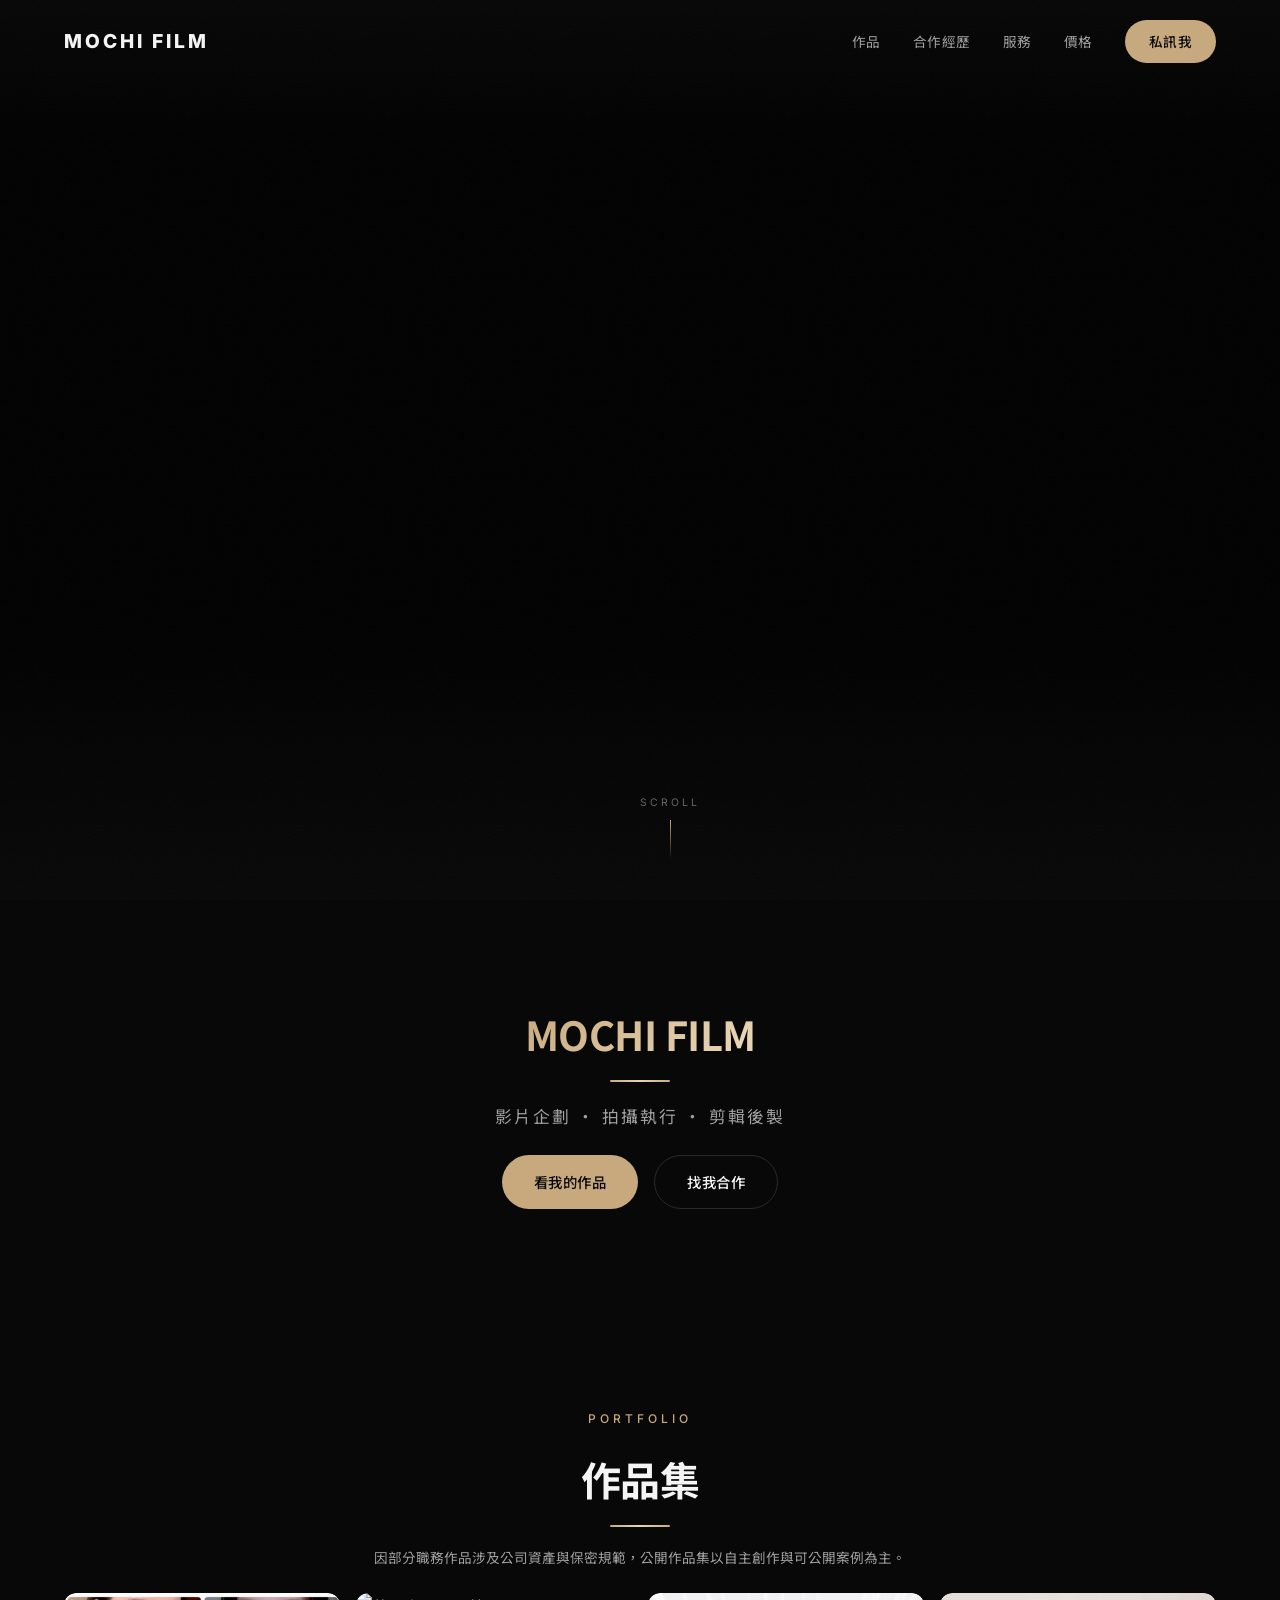
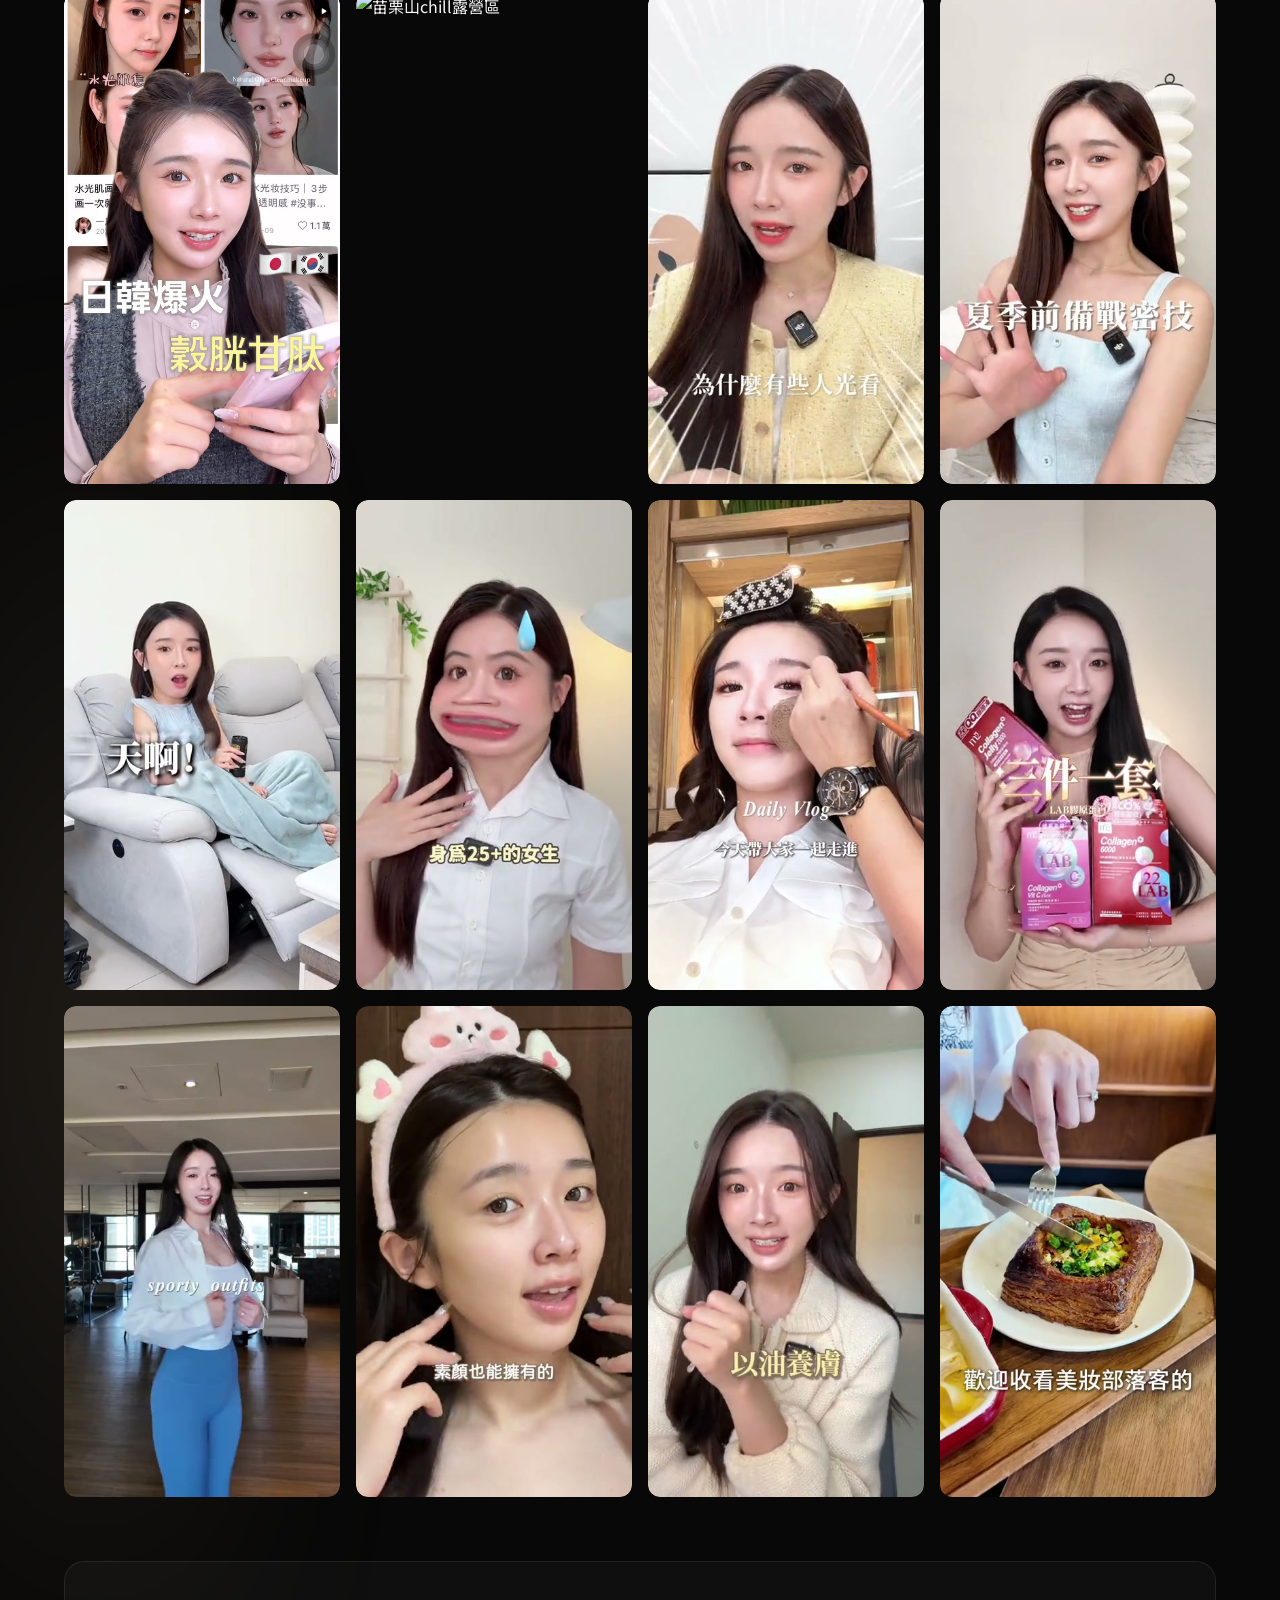
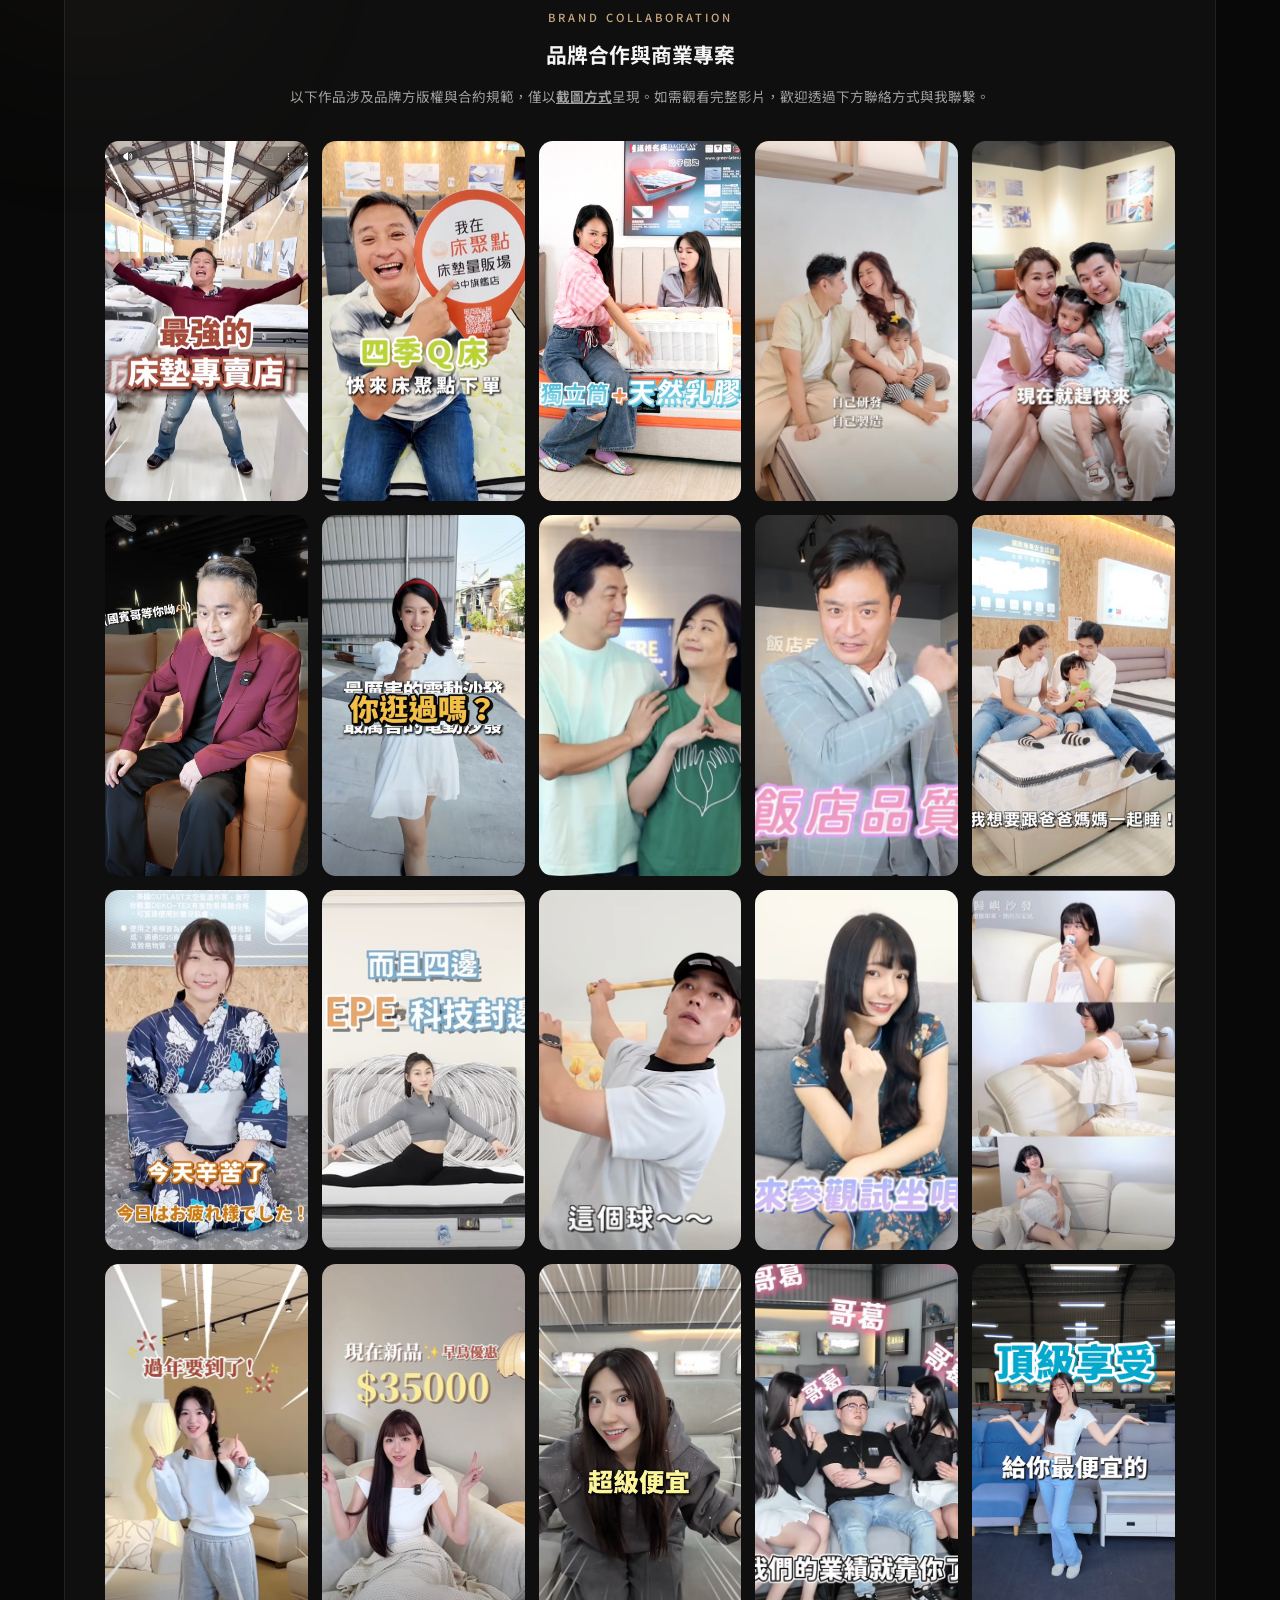
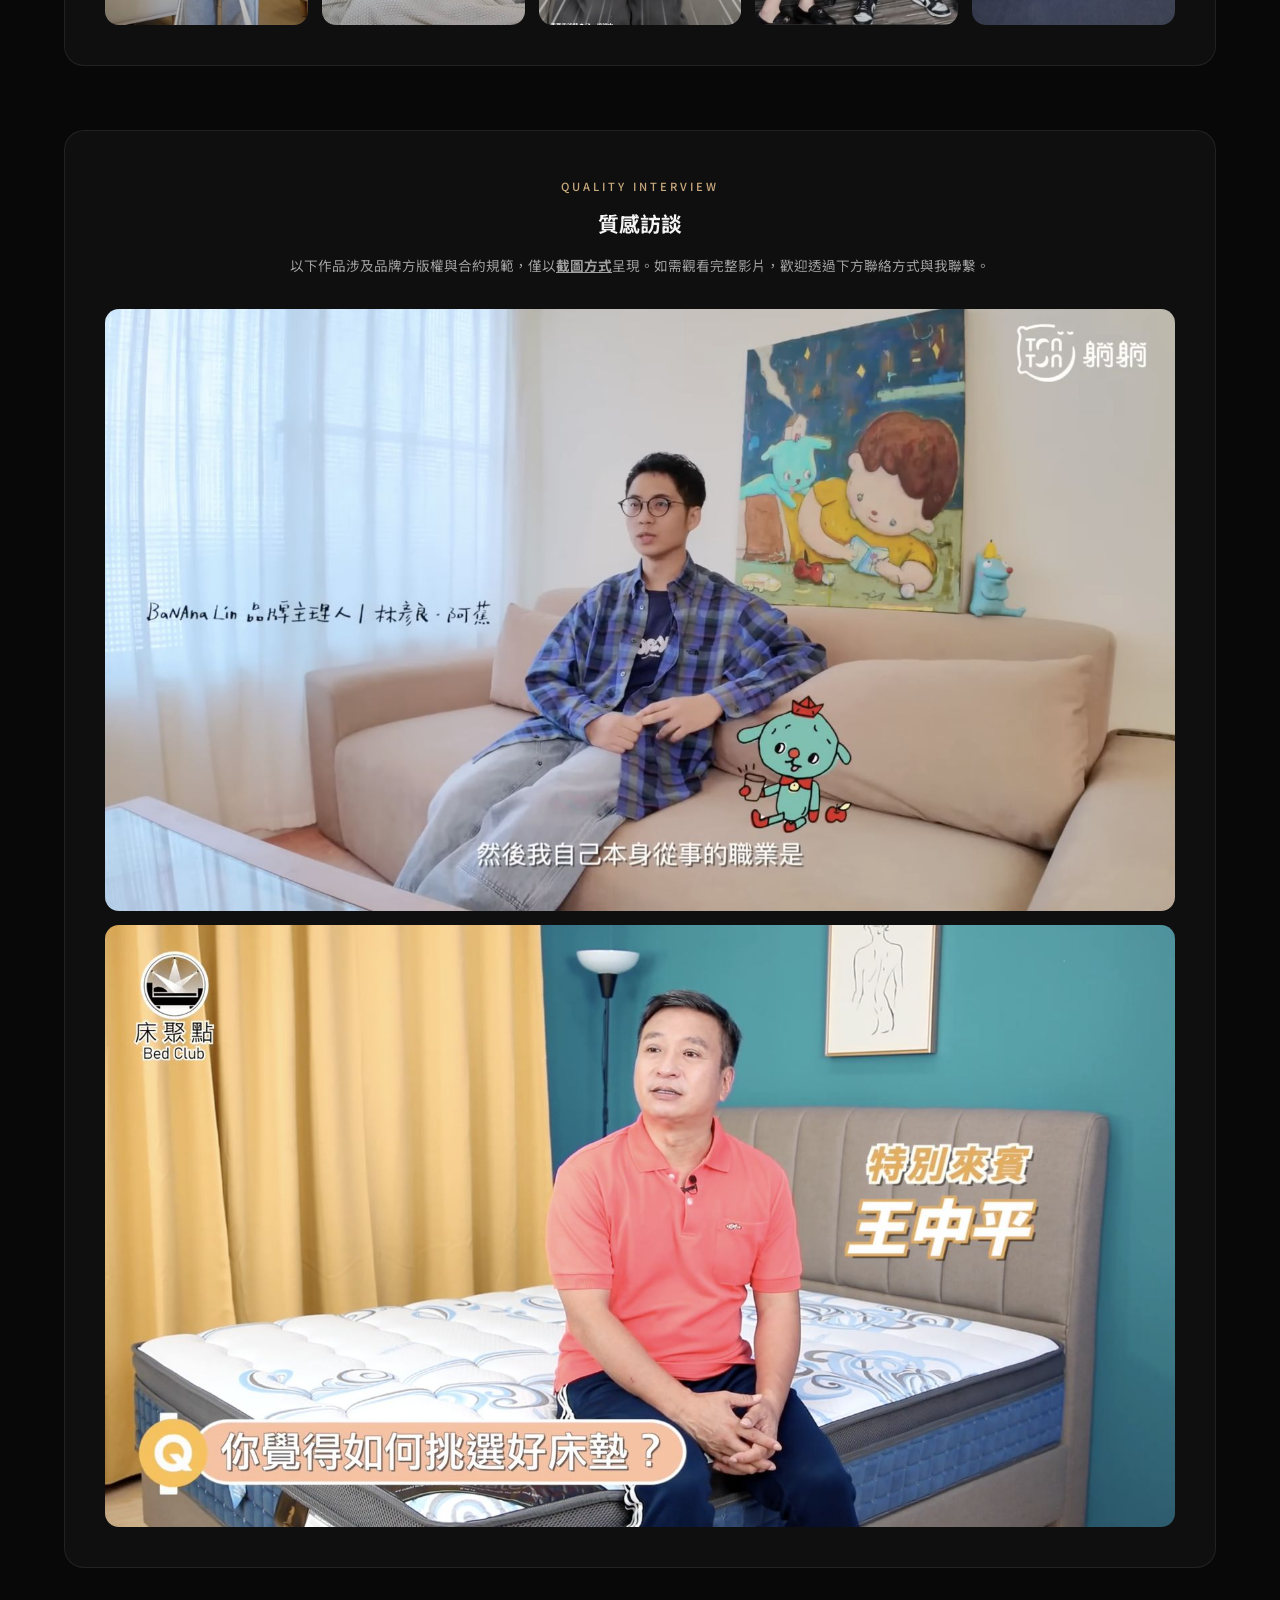
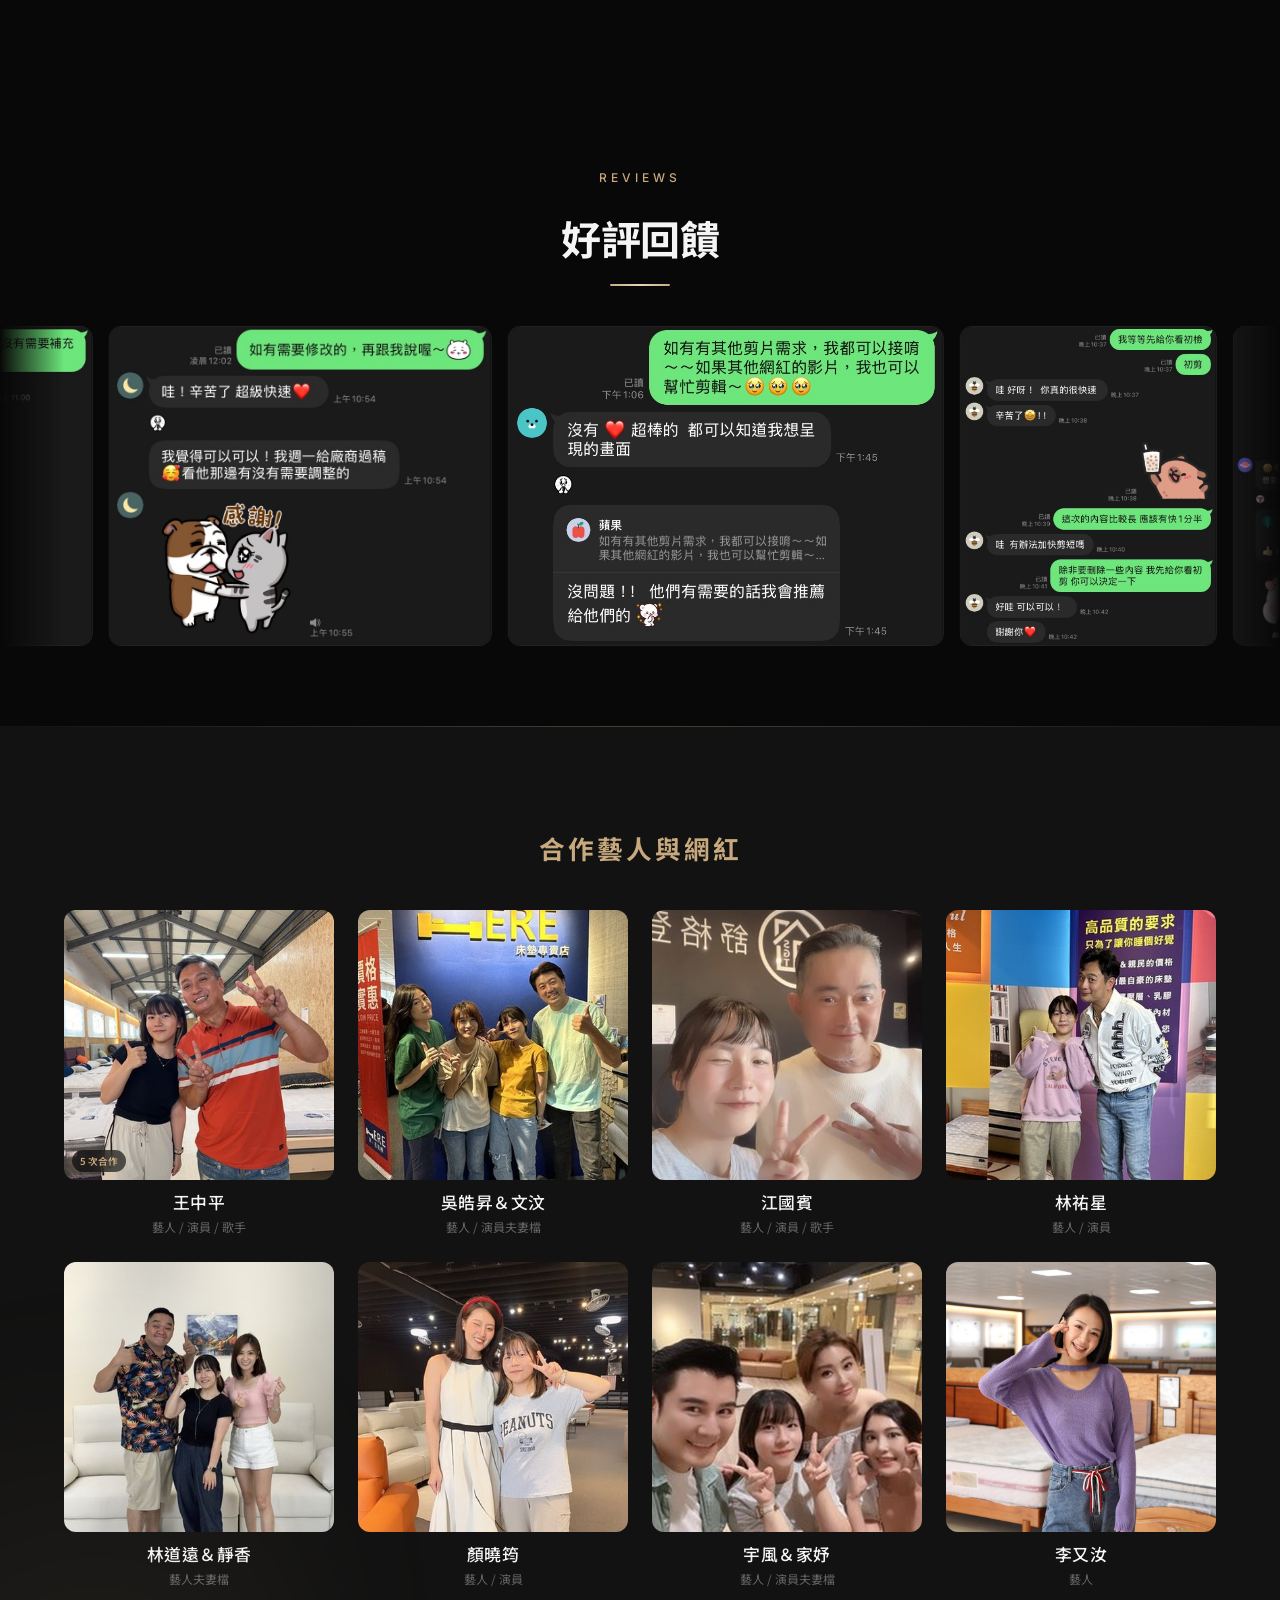
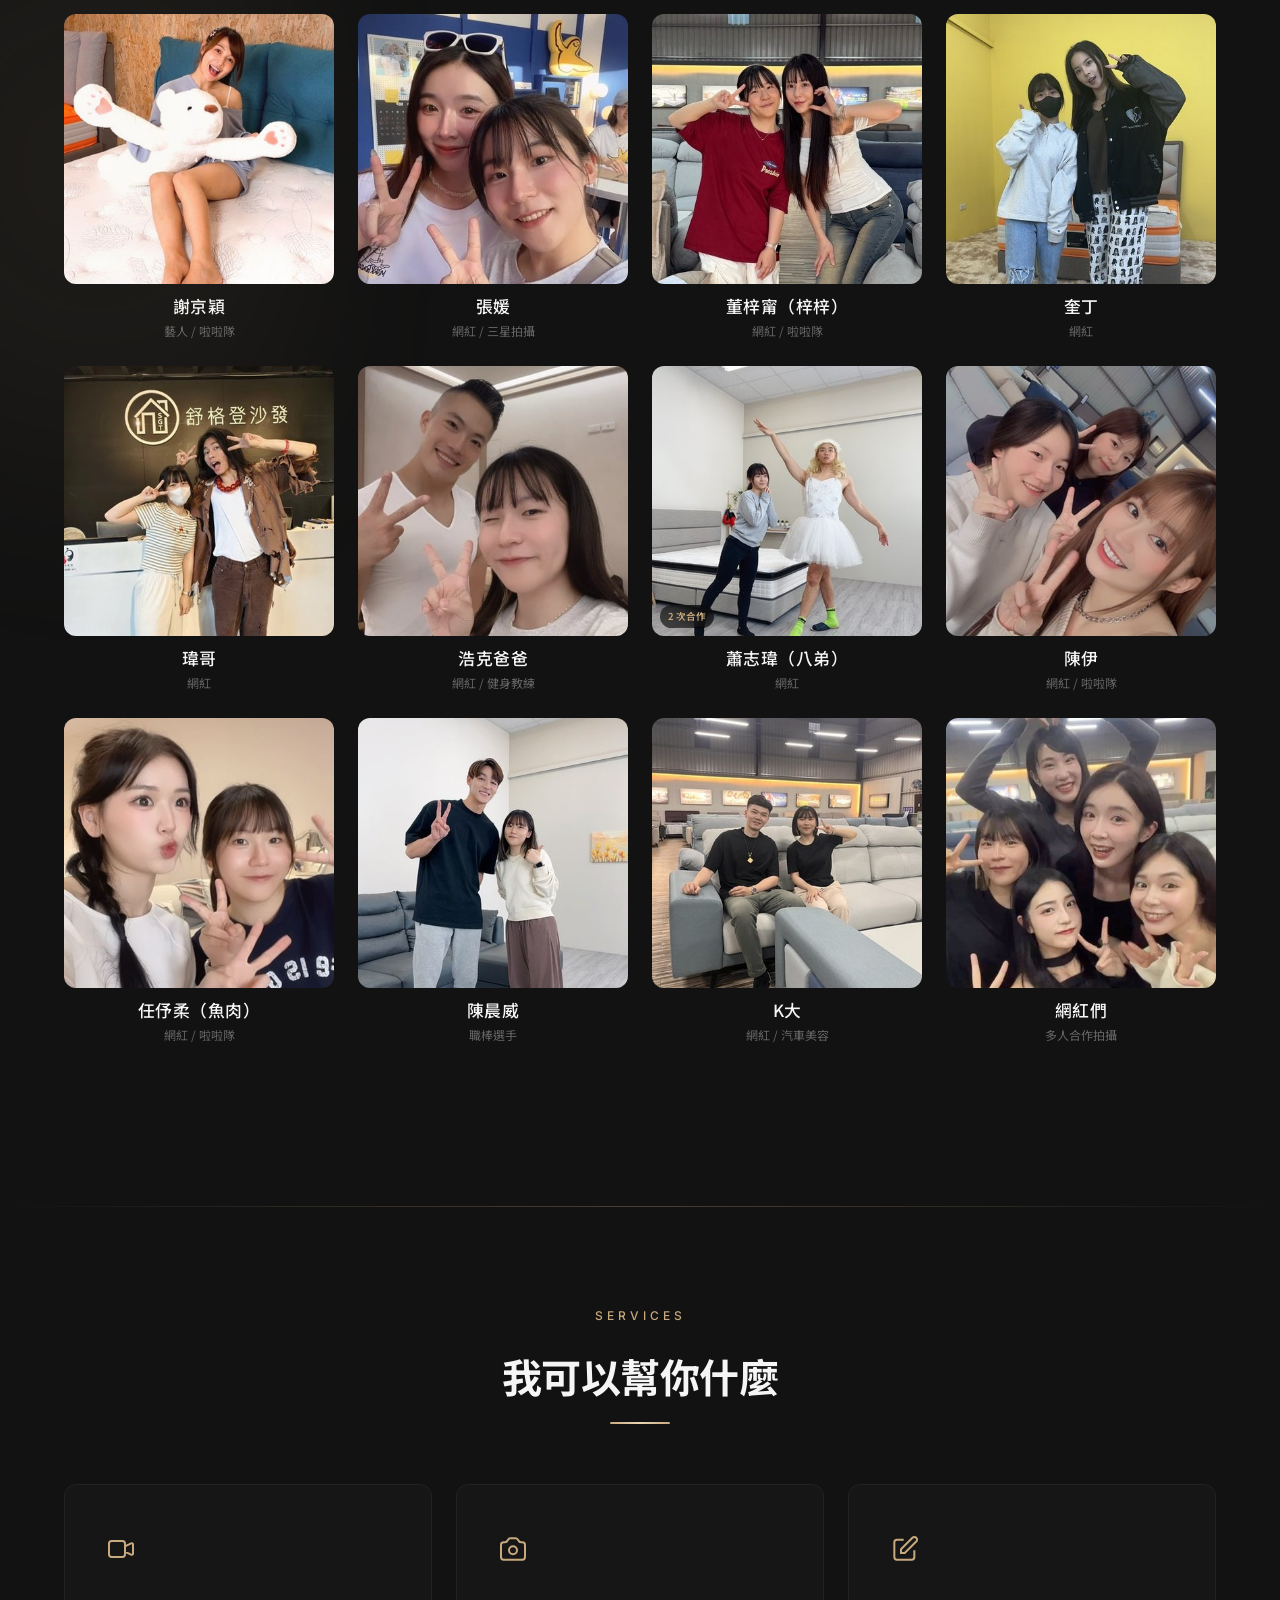
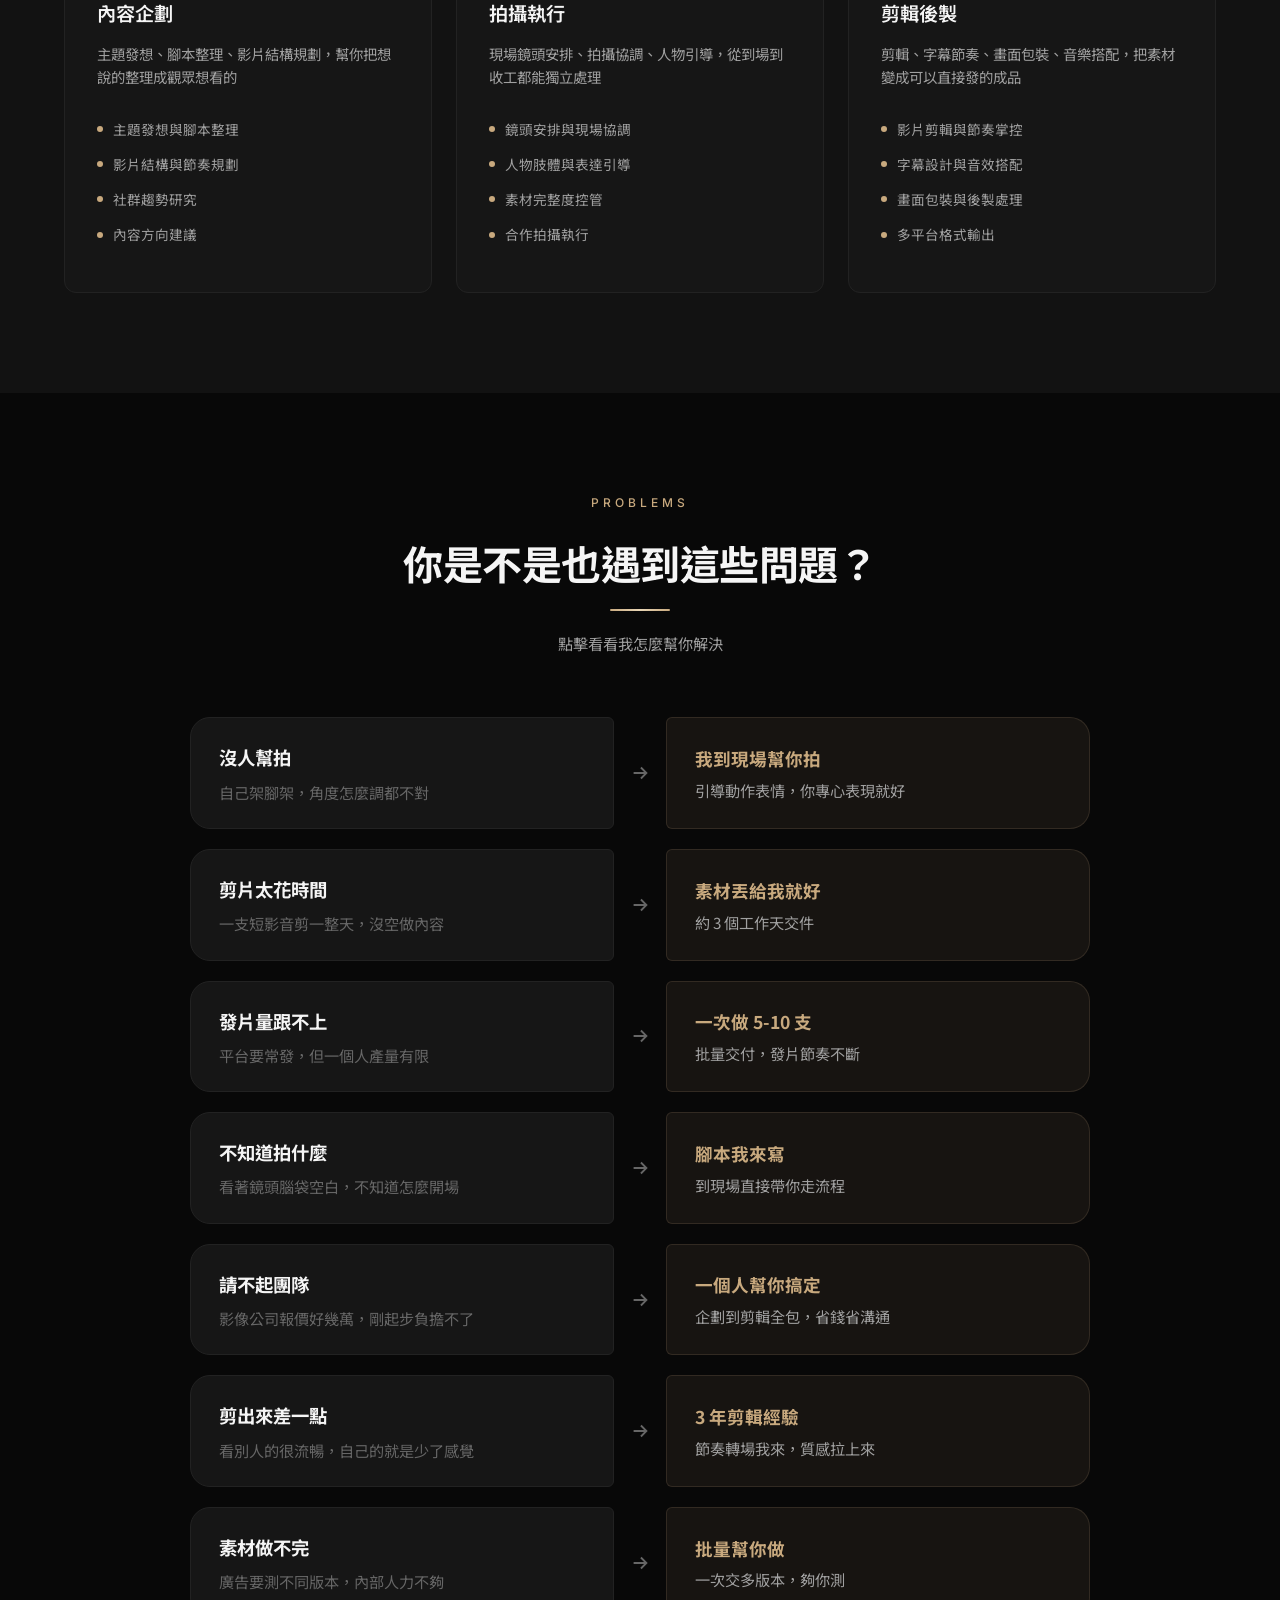
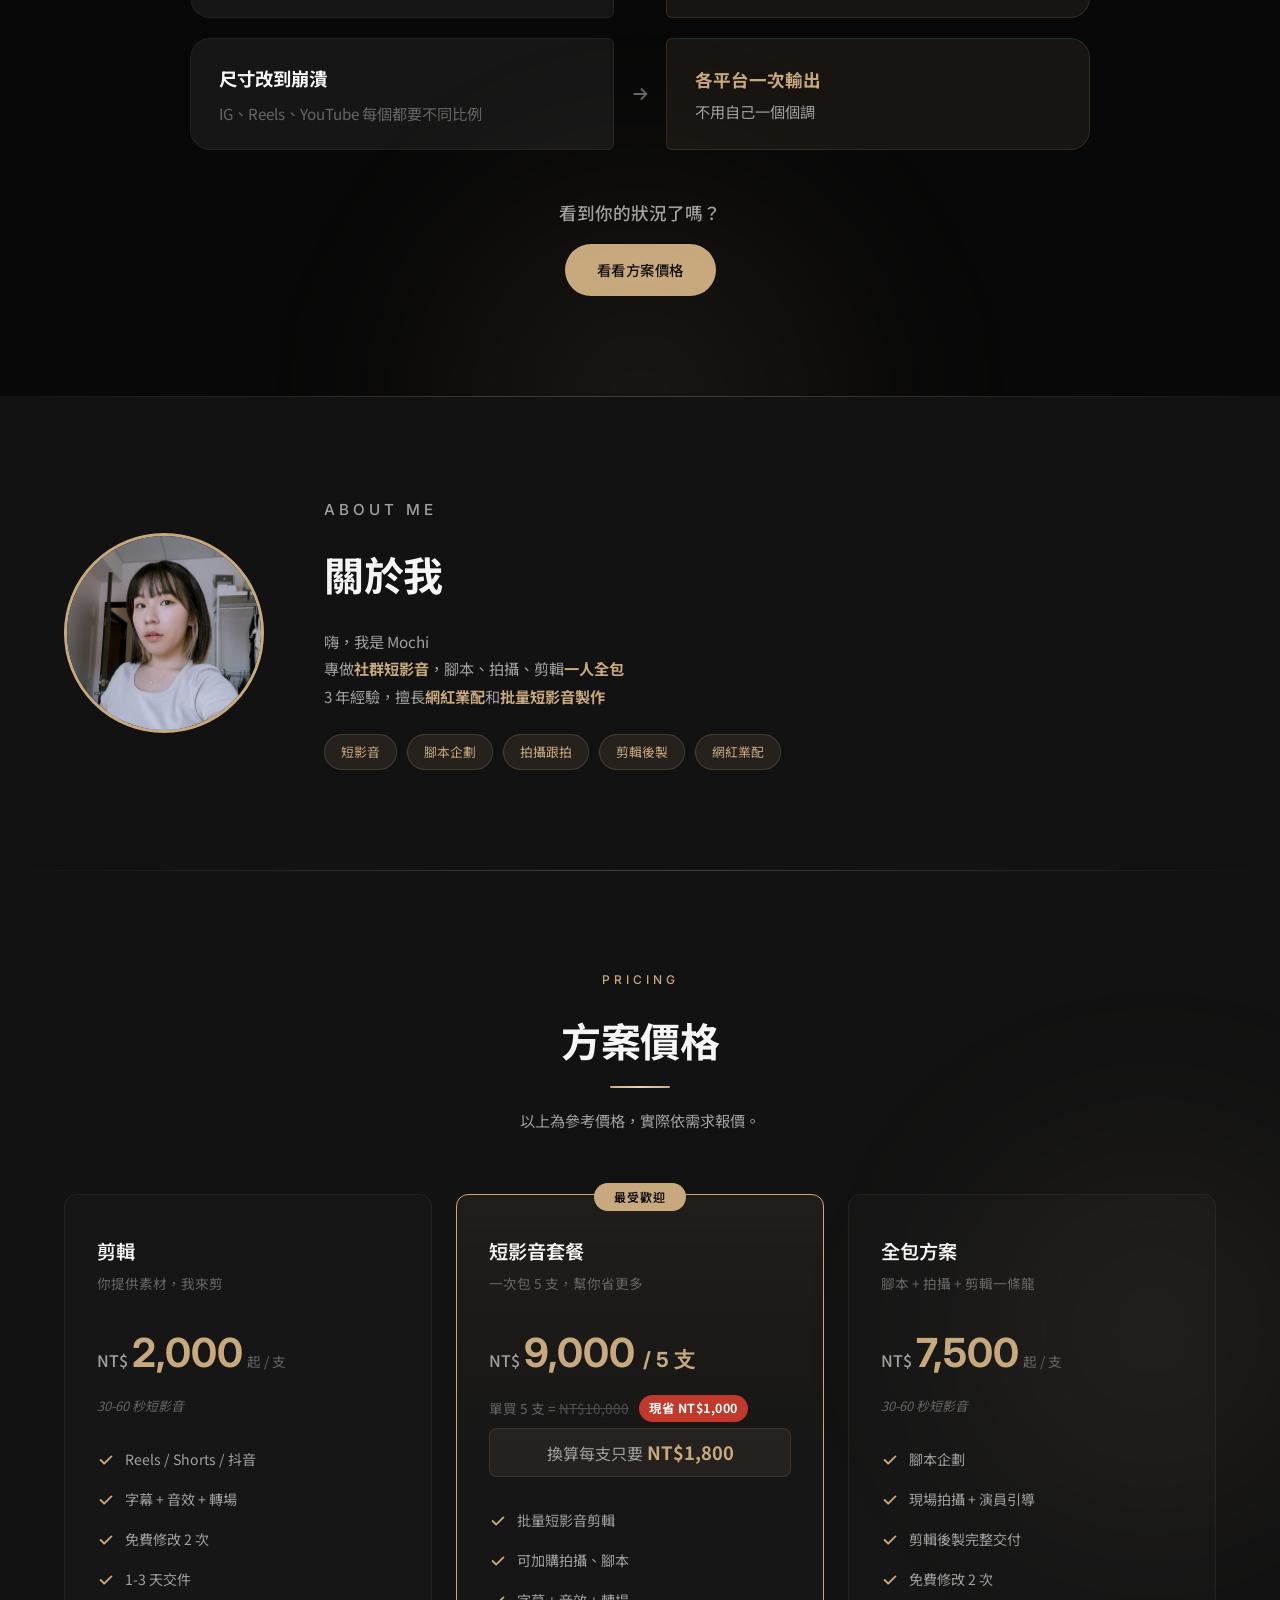
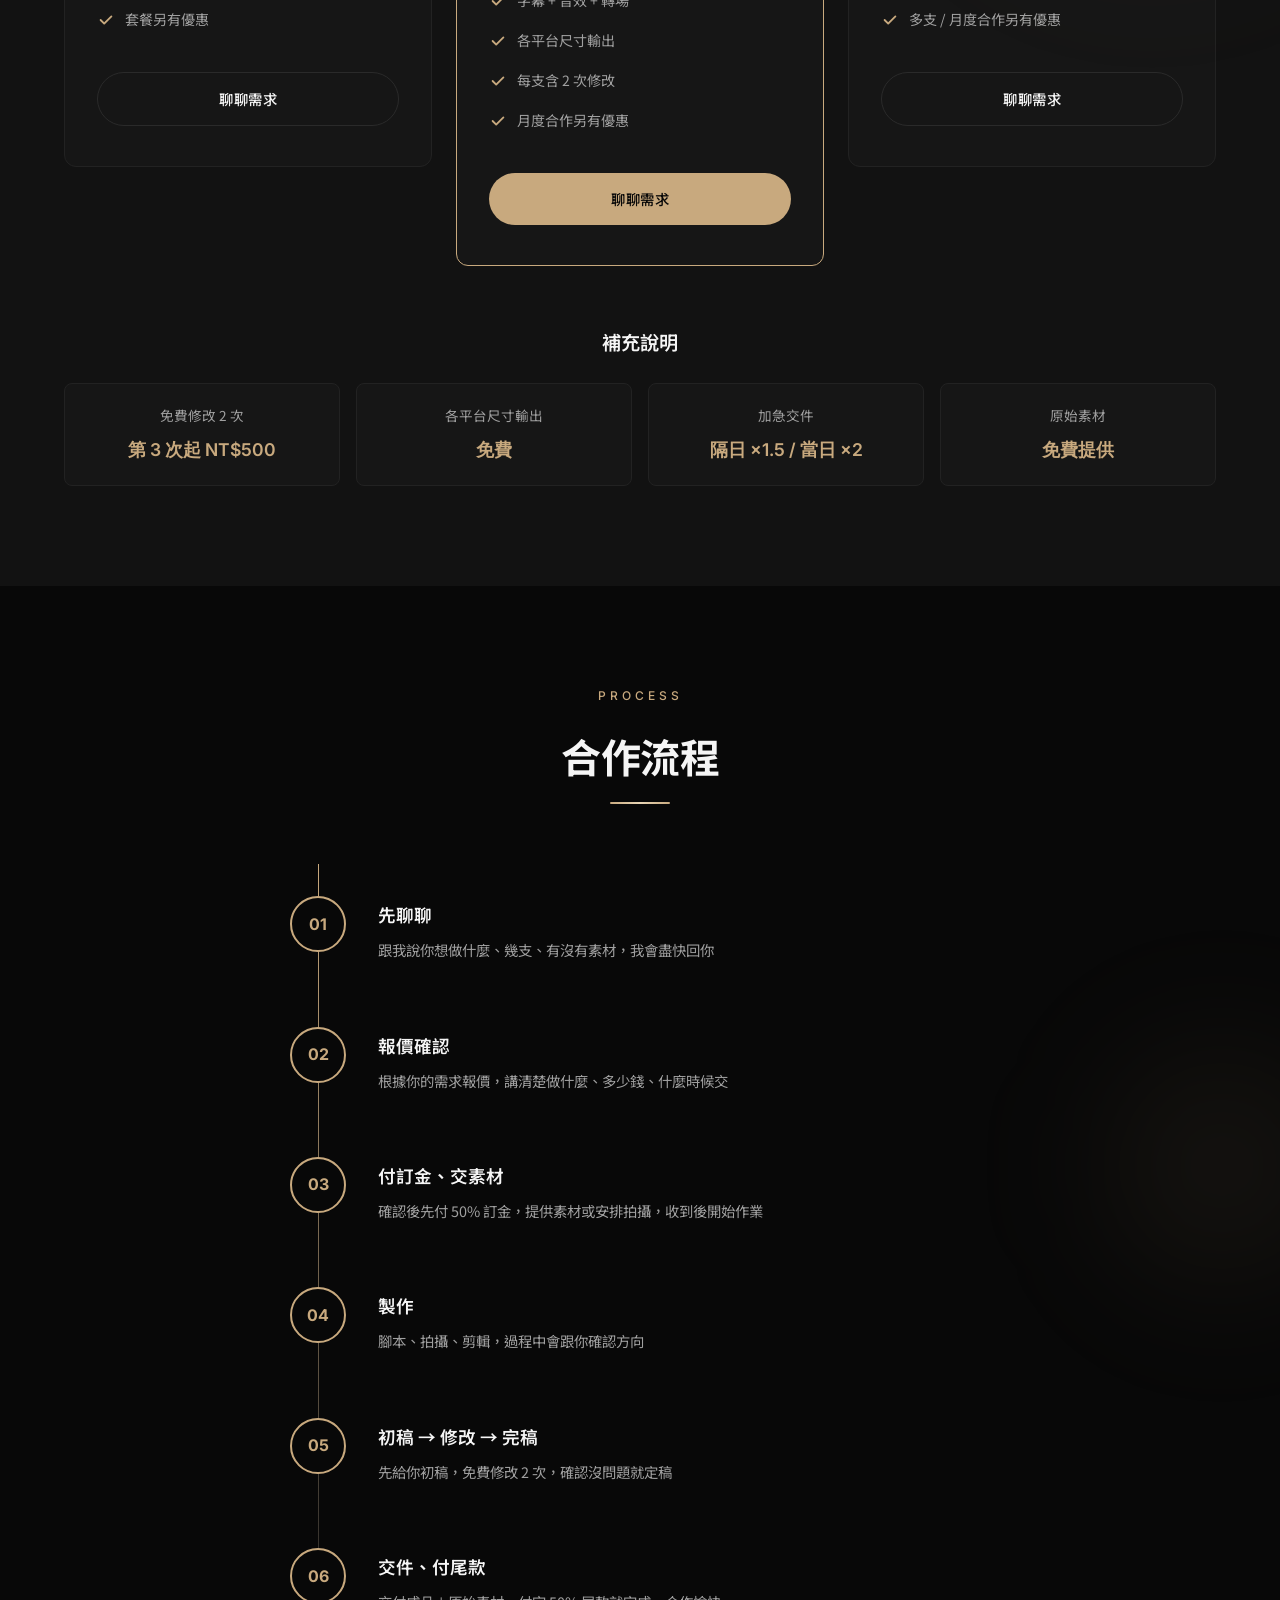
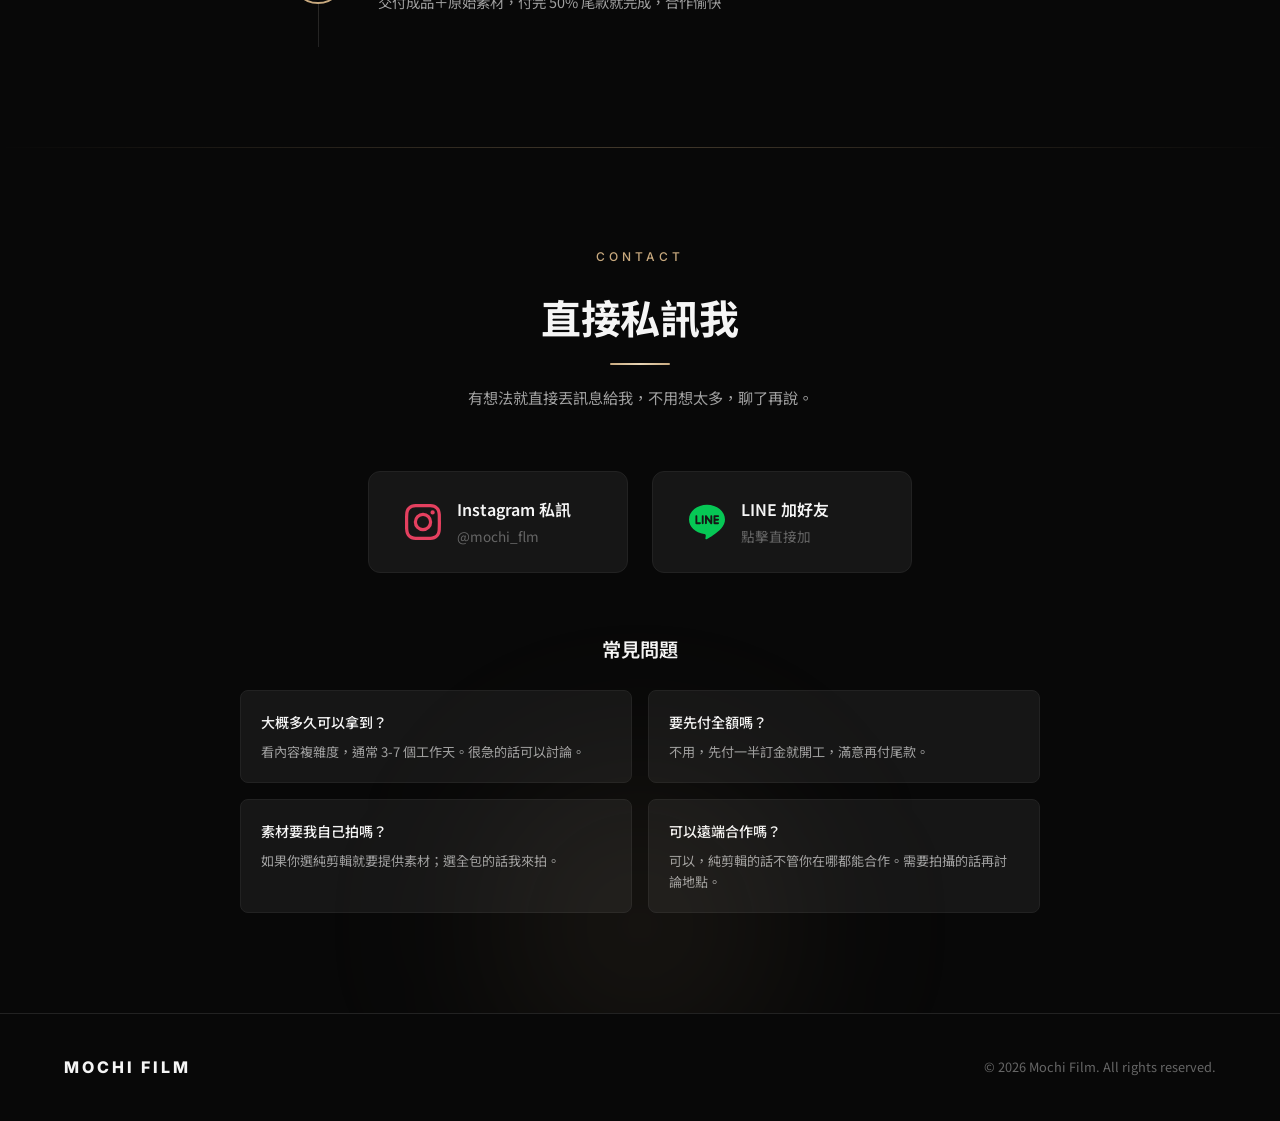
==== commit 92fa9ce6: "手機版報價卡片點按展開詳細說明，點外面收合 - 點按任一卡片：展開佔滿整行，顯示詳細功能列表+CTA按鈕 - 點按其他卡片：前一張收合，新的展開 - 點按空白處：收合 - 每個方案加入30-60秒說明" ====
--- a/index.html
+++ b/index.html
@@ -865,21 +865,56 @@
             <p class="section-desc">以上為參考價格，實際依需求報價。</p>
             <!-- Mobile: compact 3-column cards -->
             <div class="pricing-compact">
-                <div class="pricing-compact-card">
+                <div class="pricing-compact-card" data-plan="edit">
                     <span class="pricing-compact-label">剪輯</span>
                     <span class="pricing-compact-price">NT$<strong>2,000</strong></span>
                     <span class="pricing-compact-sub">起 / 支</span>
-                </div>
-                <div class="pricing-compact-card popular">
+                    <div class="pricing-compact-detail">
+                        <p class="detail-desc">你提供素材，我來剪（30-60 秒）</p>
+                        <ul>
+                            <li>Reels / Shorts / 抖音</li>
+                            <li>字幕 + 音效 + 轉場</li>
+                            <li>免費修改 2 次</li>
+                            <li>各平台尺寸輸出</li>
+                            <li>交付時間約 1-3 天</li>
+                        </ul>
+                        <a href="#contact" class="btn btn-outline btn-full">聊聊需求</a>
+                    </div>
+                </div>
+                <div class="pricing-compact-card popular" data-plan="package">
                     <span class="pricing-compact-badge">最受歡迎</span>
                     <span class="pricing-compact-label">5 支套餐</span>
                     <span class="pricing-compact-price">NT$<strong>9,000</strong></span>
                     <span class="pricing-compact-sub"><span class="strikethrough">NT$10,000</span></span>
-                </div>
-                <div class="pricing-compact-card">
+                    <div class="pricing-compact-detail">
+                        <p class="detail-desc">批量製作 30-60 秒短影音，每支只要 NT$1,800</p>
+                        <ul>
+                            <li>批量短影音剪輯</li>
+                            <li>可加購拍攝、腳本企劃</li>
+                            <li>字幕 + 音效 + 轉場</li>
+                            <li>各平台尺寸輸出</li>
+                            <li>每支含 2 次修改</li>
+                            <li>量越多單價越優惠</li>
+                        </ul>
+                        <a href="#contact" class="btn btn-primary btn-full">聊聊需求</a>
+                    </div>
+                </div>
+                <div class="pricing-compact-card" data-plan="full">
                     <span class="pricing-compact-label">全包方案</span>
                     <span class="pricing-compact-price">NT$<strong>7,500</strong></span>
                     <span class="pricing-compact-sub">起 / 支</span>
+                    <div class="pricing-compact-detail">
+                        <p class="detail-desc">30-60 秒短影音，腳本 + 拍攝 + 剪輯一條龍</p>
+                        <ul>
+                            <li>腳本企劃與內容方向</li>
+                            <li>現場拍攝（含演員引導）</li>
+                            <li>剪輯後製完整交付</li>
+                            <li>免費修改 2 次</li>
+                            <li>原始素材免費提供</li>
+                            <li>月度合作另有優惠</li>
+                        </ul>
+                        <a href="#contact" class="btn btn-outline btn-full">聊聊需求</a>
+                    </div>
                 </div>
             </div>
 
--- a/style.css
+++ b/style.css
@@ -2609,19 +2609,81 @@
     .pricing-compact-card:nth-child(2) { animation-delay: 0.2s; }
     .pricing-compact-card:nth-child(3) { animation-delay: 0.3s; }
 
-    .pricing-compact-card.selected {
+    /* 展開詳情 */
+    .pricing-compact-detail {
+        display: none;
+        width: 100%;
+        text-align: left;
+        margin-top: 12px;
+        padding-top: 12px;
+        border-top: 1px solid var(--border);
+    }
+
+    .pricing-compact-detail .detail-desc {
+        font-size: 0.78rem;
+        color: var(--accent);
+        font-weight: 600;
+        margin-bottom: 8px;
+    }
+
+    .pricing-compact-detail ul {
+        list-style: none;
+        margin-bottom: 12px;
+    }
+
+    .pricing-compact-detail li {
+        font-size: 0.75rem;
+        color: var(--text-secondary);
+        padding: 3px 0;
+        padding-left: 14px;
+        position: relative;
+    }
+
+    .pricing-compact-detail li::before {
+        content: '✓';
+        position: absolute;
+        left: 0;
+        color: var(--accent);
+        font-size: 0.7rem;
+        font-weight: 700;
+    }
+
+    .pricing-compact-detail .btn {
+        padding: 10px 16px;
+        font-size: 0.8rem;
+        min-height: 40px;
+    }
+
+    .pricing-compact-card.expanded {
+        grid-column: 1 / -1;
         border-color: var(--accent);
-        box-shadow: 0 0 20px rgba(200, 169, 126, 0.25);
-        background: linear-gradient(180deg, rgba(200, 169, 126, 0.12) 0%, var(--bg-card) 50%);
-        animation: cardFloat 0.4s cubic-bezier(0.16, 1, 0.3, 1) forwards;
-    }
-    .pricing-compact-card.selected .pricing-compact-price strong { text-shadow: 0 0 12px rgba(200, 169, 126, 0.4); }
-    .pricing-compact-card.selected .pricing-compact-label { color: var(--accent); }
-
-    @keyframes cardFloat {
+        box-shadow: 0 8px 30px rgba(200, 169, 126, 0.2);
+        background: linear-gradient(180deg, rgba(200, 169, 126, 0.1) 0%, var(--bg-card) 40%);
+        padding: 20px 18px;
+        animation: cardExpand 0.4s cubic-bezier(0.16, 1, 0.3, 1) forwards;
+    }
+
+    .pricing-compact-card.expanded .pricing-compact-detail {
+        display: block;
+        animation: detailFadeIn 0.3s ease 0.1s both;
+    }
+
+    .pricing-compact-card.expanded .pricing-compact-price strong {
+        text-shadow: 0 0 12px rgba(200, 169, 126, 0.4);
+    }
+
+    .pricing-compact-card.expanded .pricing-compact-label {
+        color: var(--accent);
+    }
+
+    @keyframes cardExpand {
         0% { transform: scale(1); }
-        50% { transform: scale(1.06) translateY(-4px); }
-        100% { transform: scale(1.03) translateY(-2px); }
+        100% { transform: scale(1); }
+    }
+
+    @keyframes detailFadeIn {
+        from { opacity: 0; transform: translateY(-8px); }
+        to { opacity: 1; transform: translateY(0); }
     }
 
     .pricing-shared-checklist li { animation: mobileTagPop 0.4s ease both; }
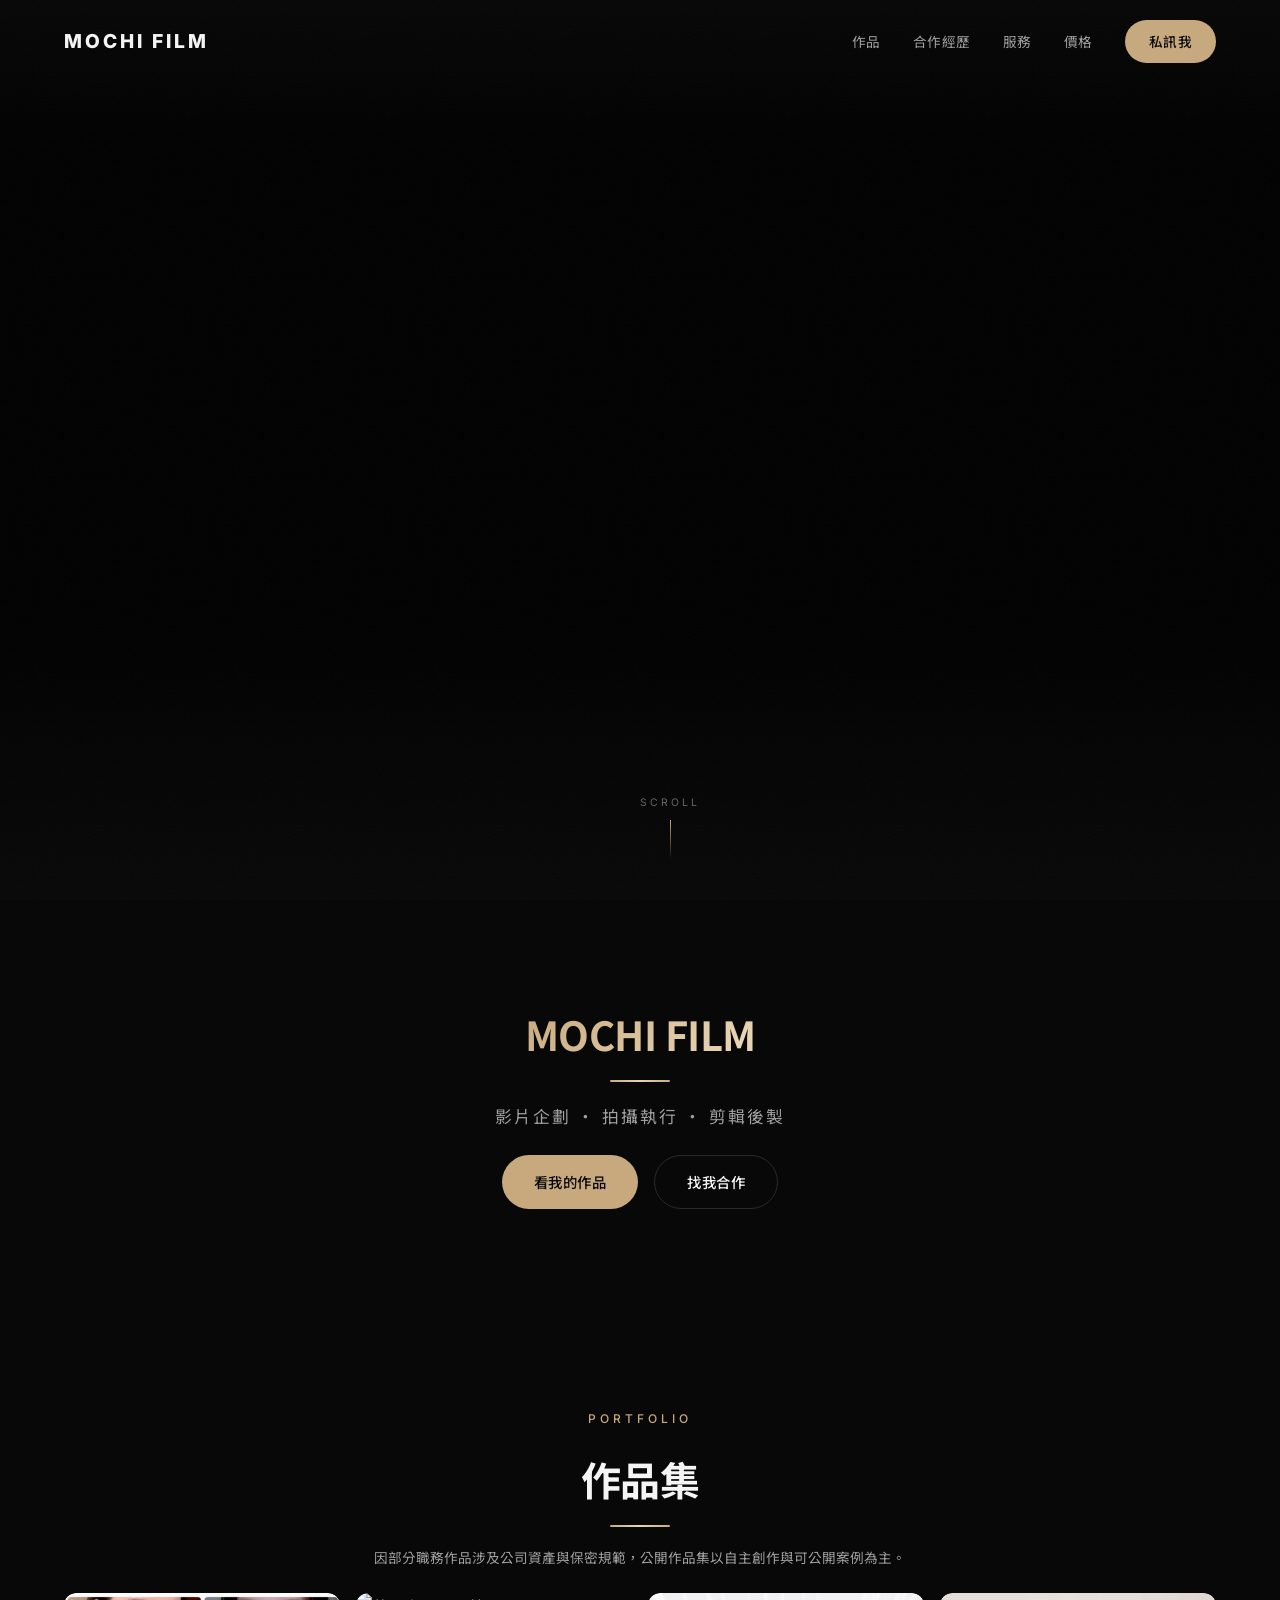
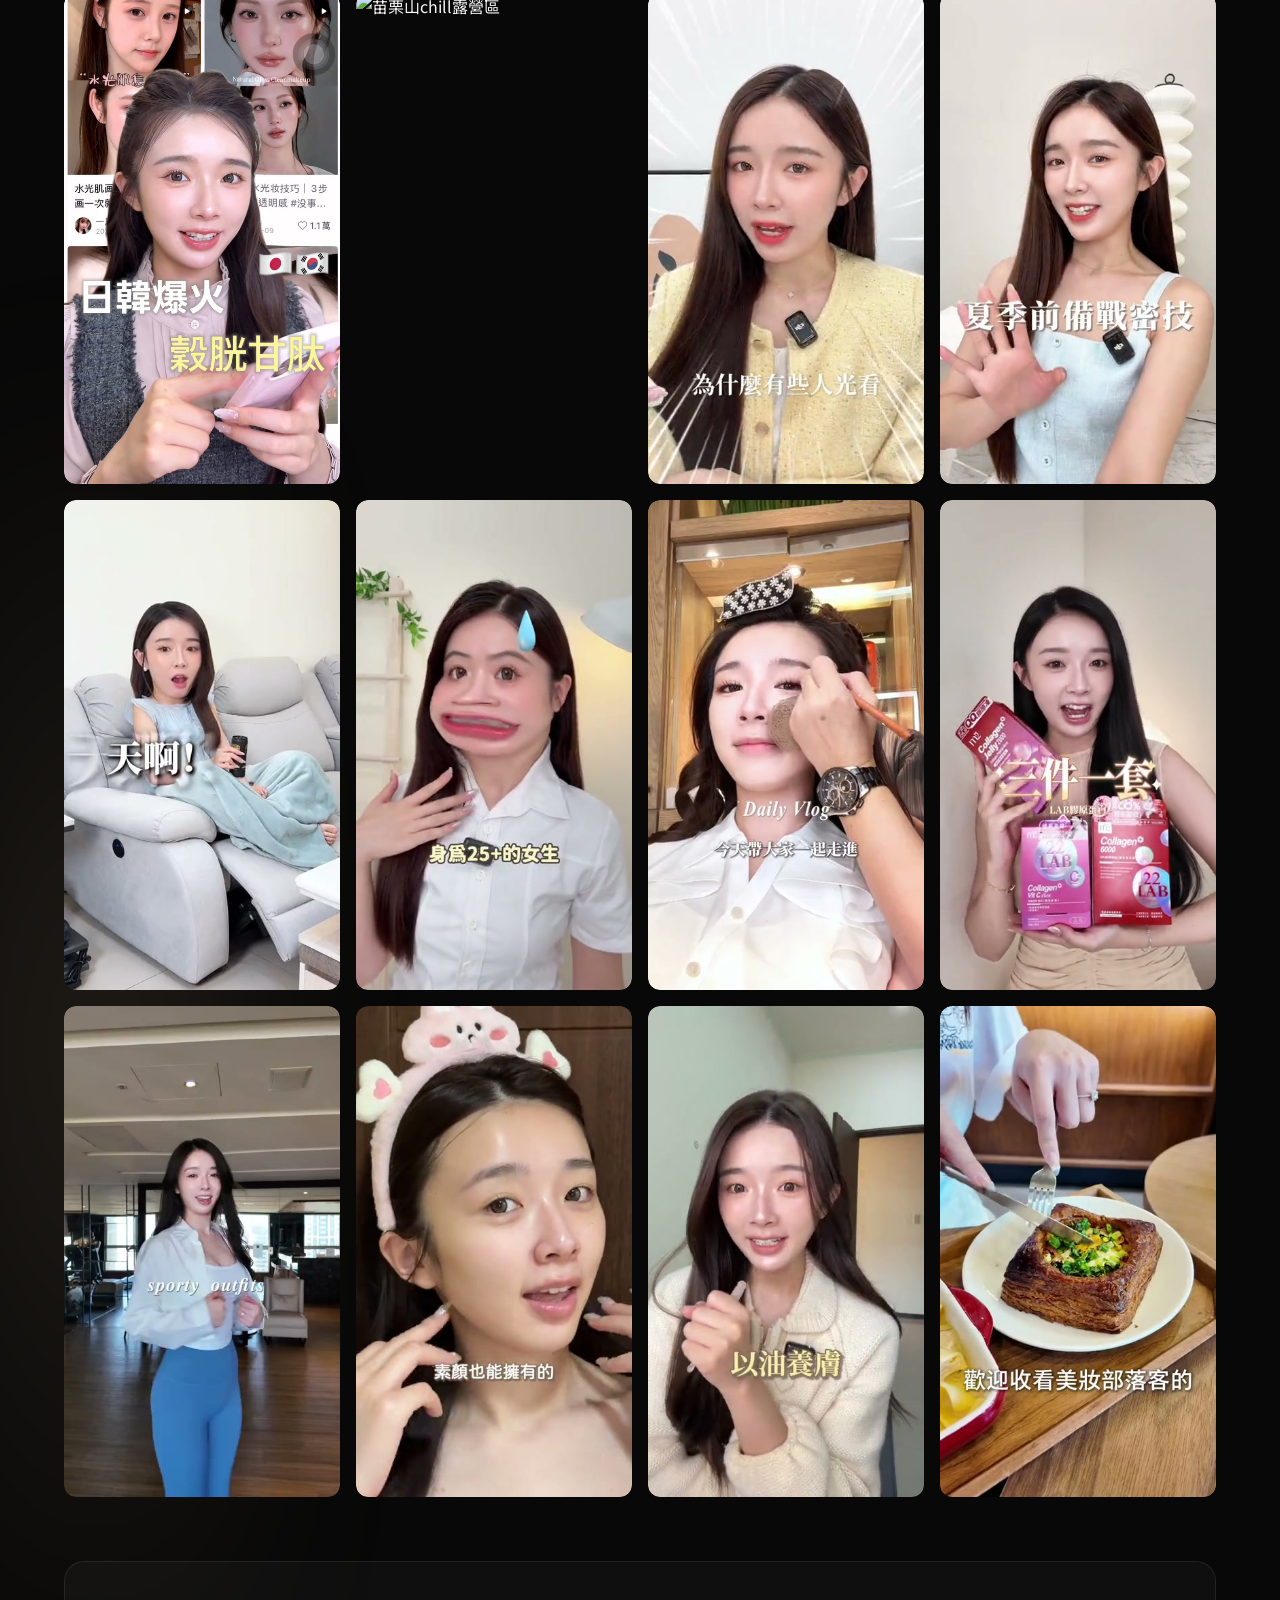
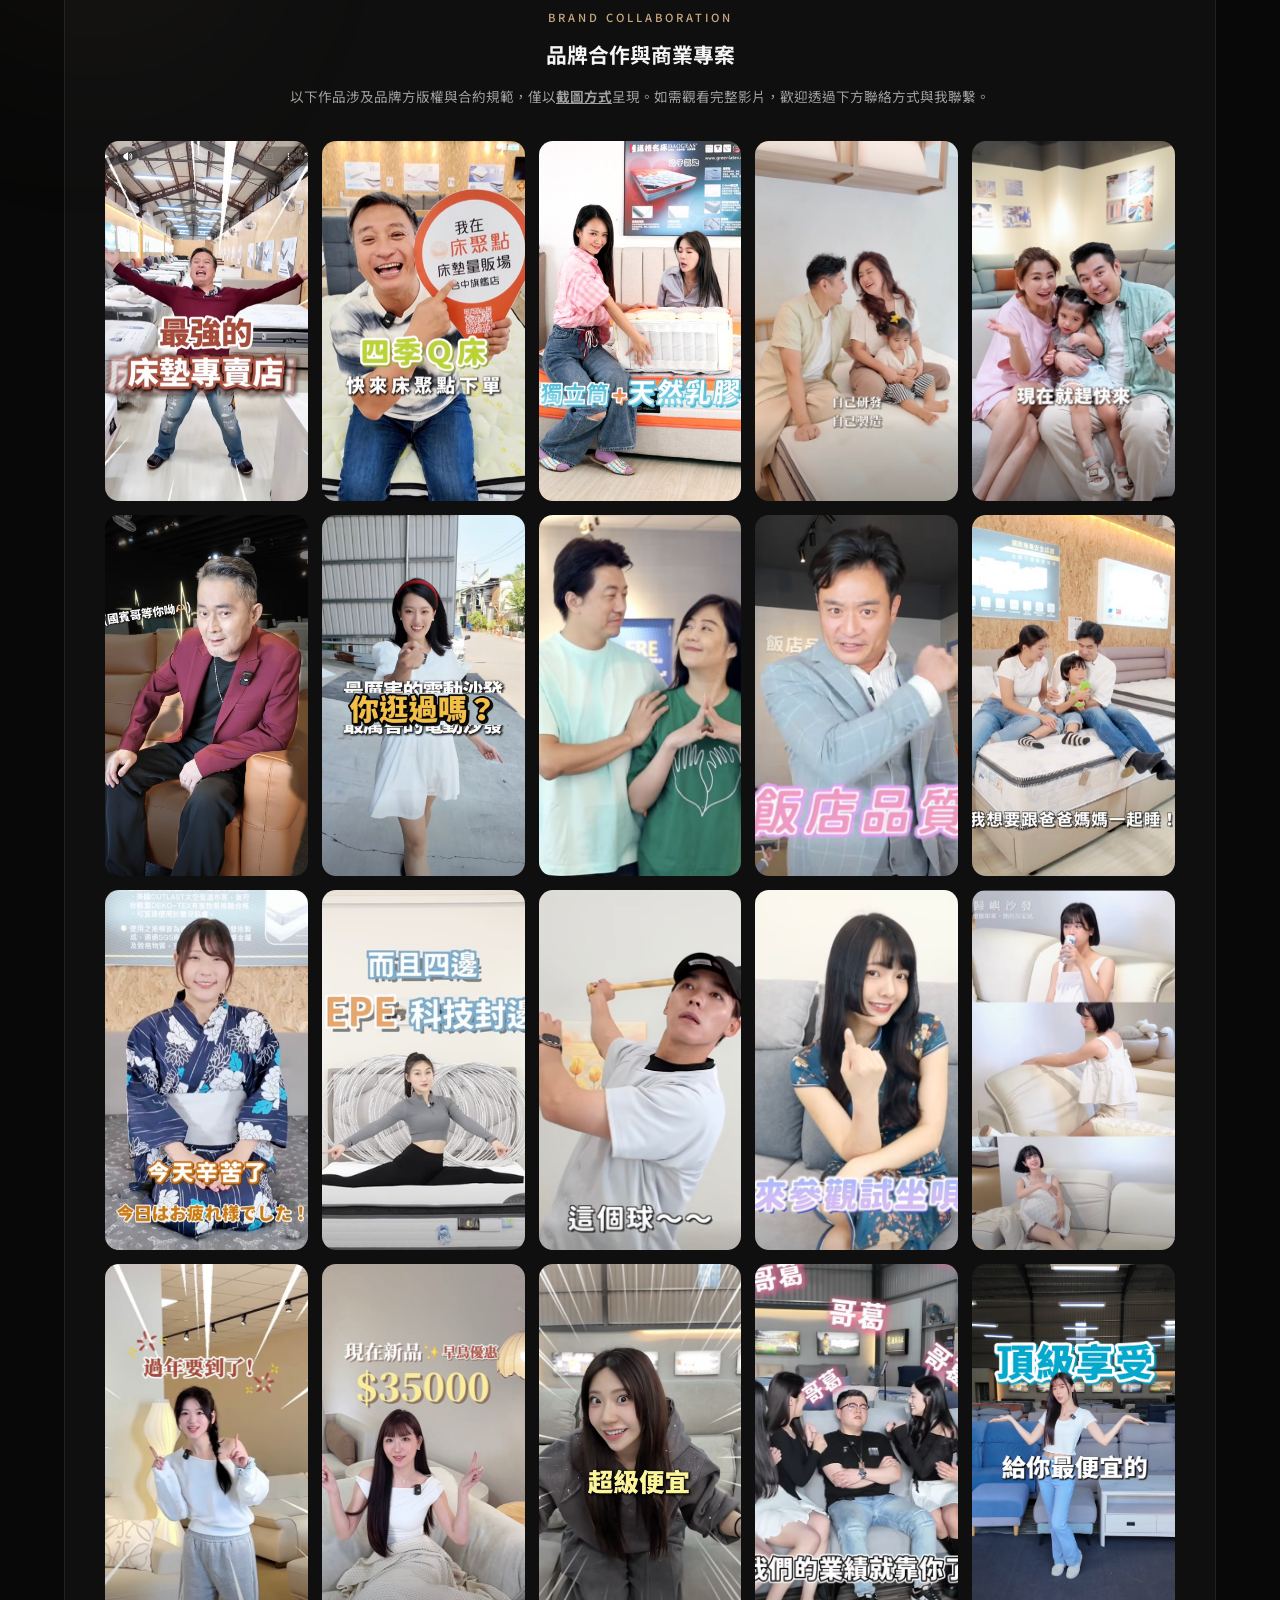
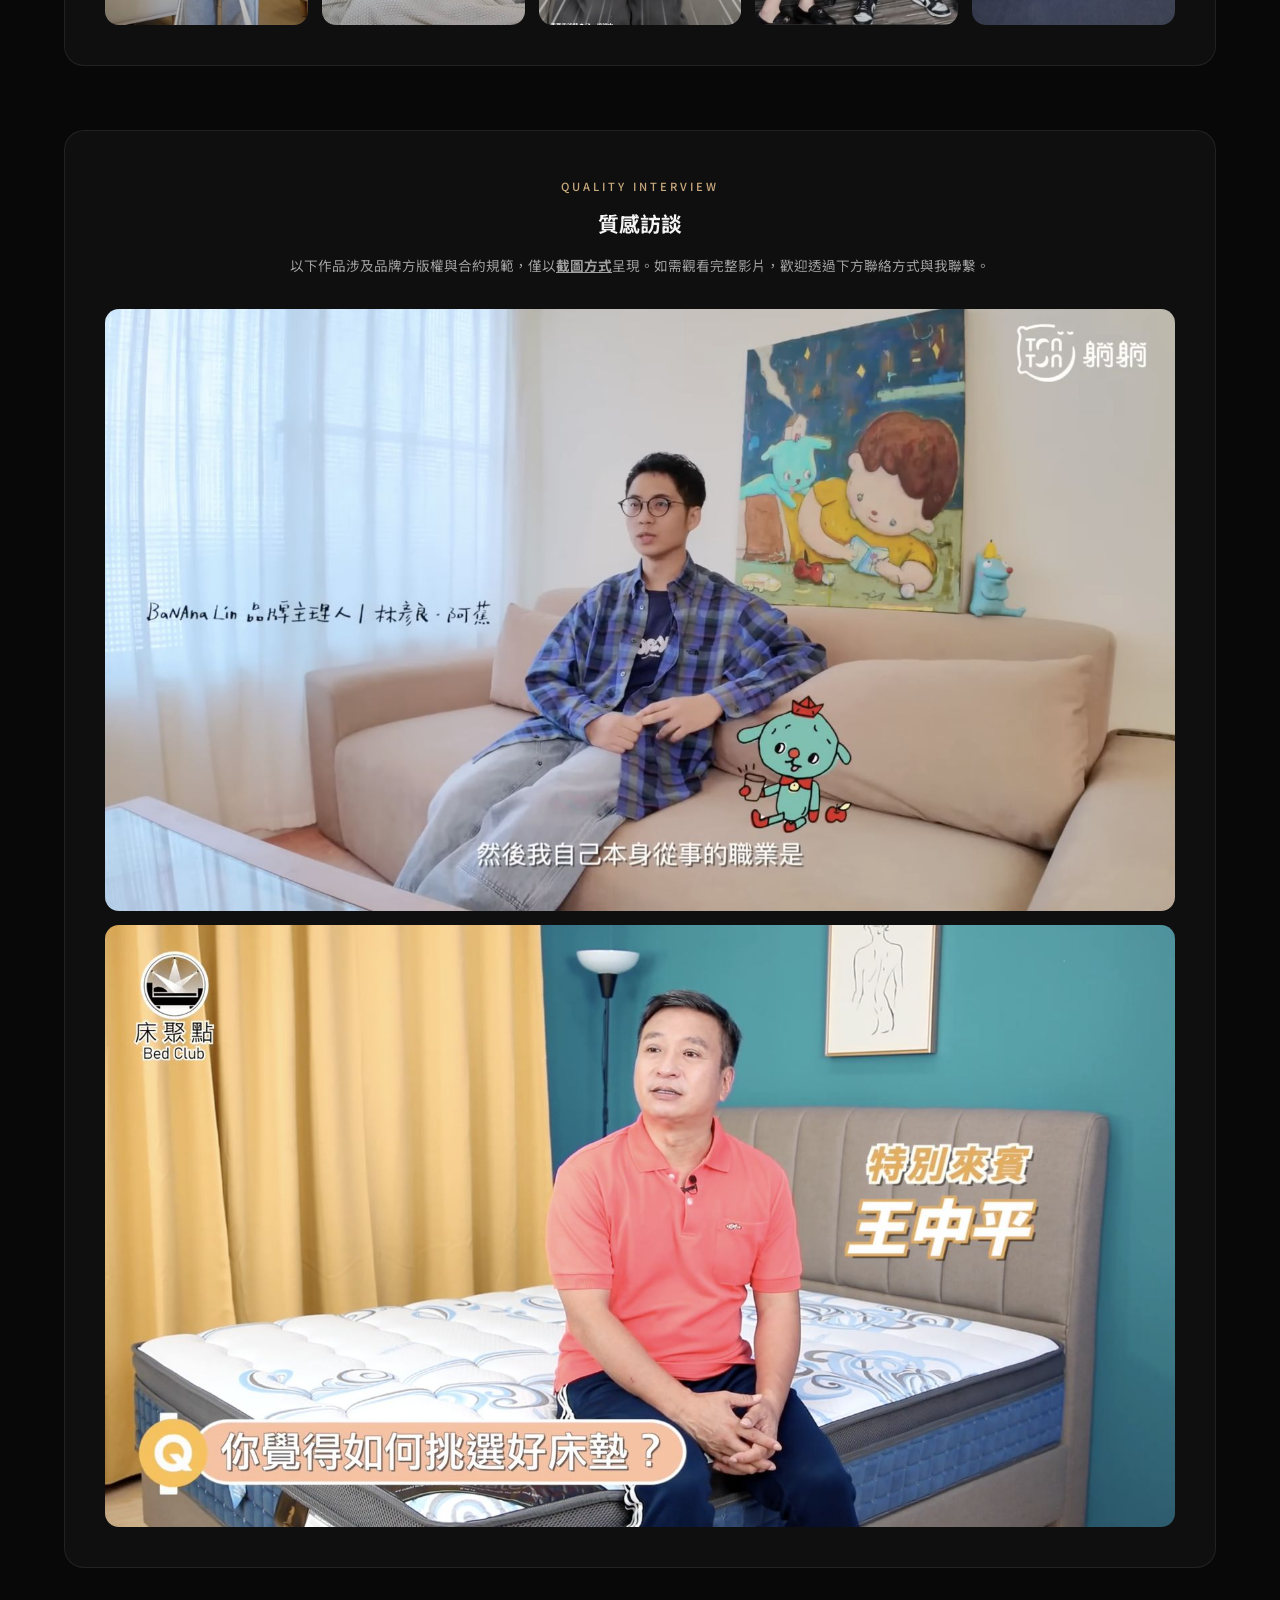
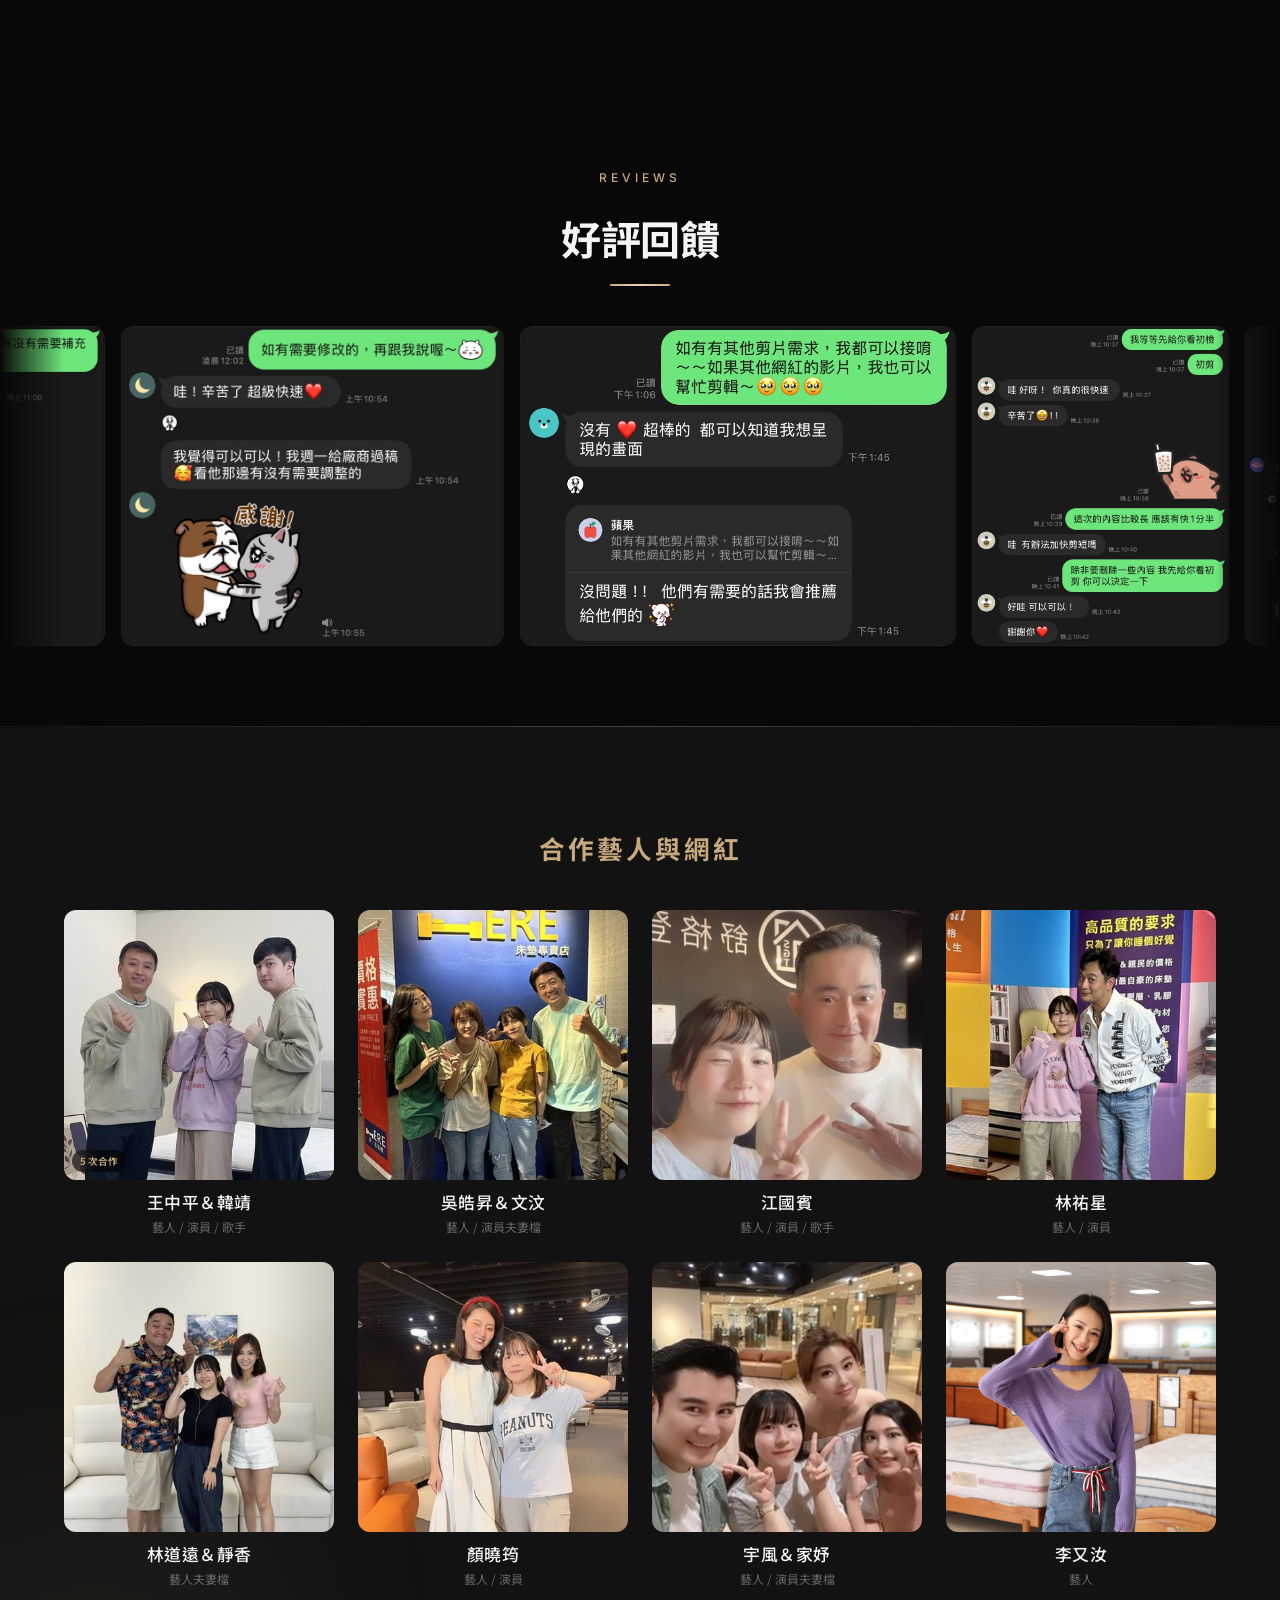
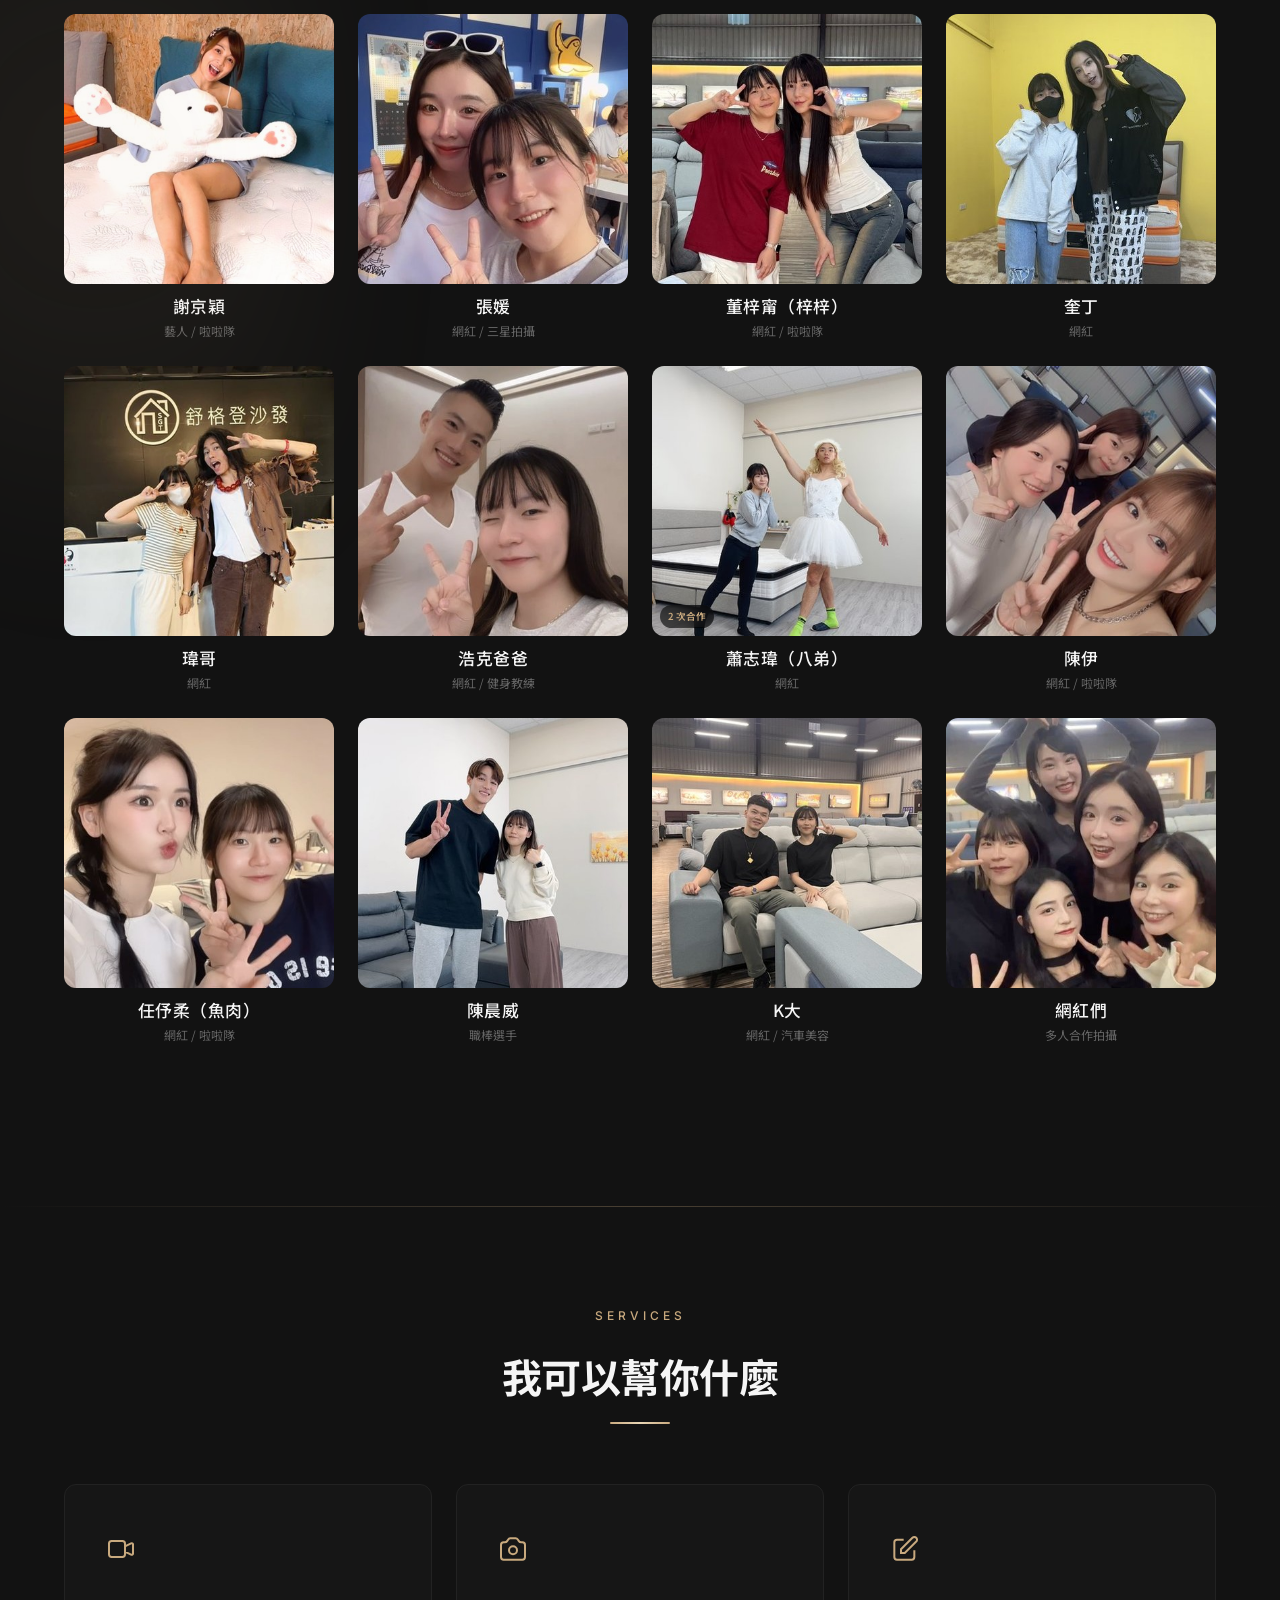
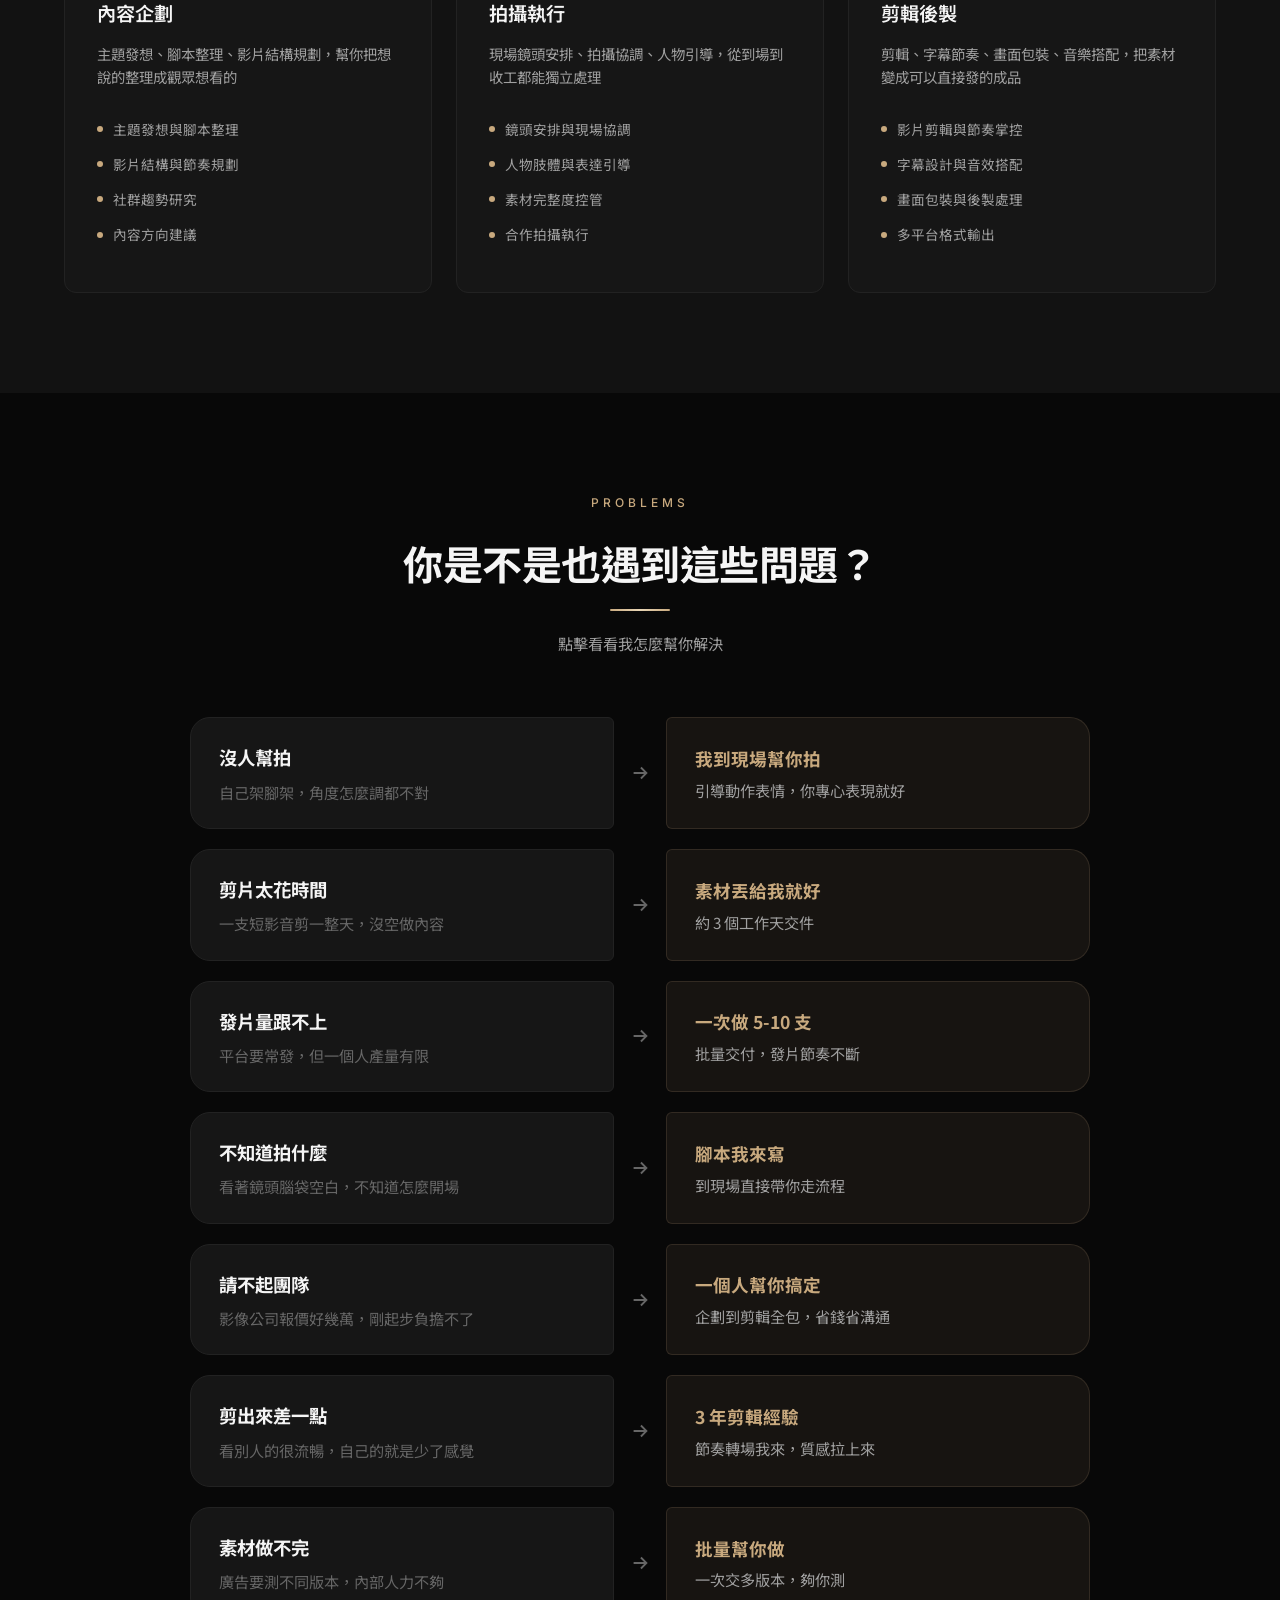
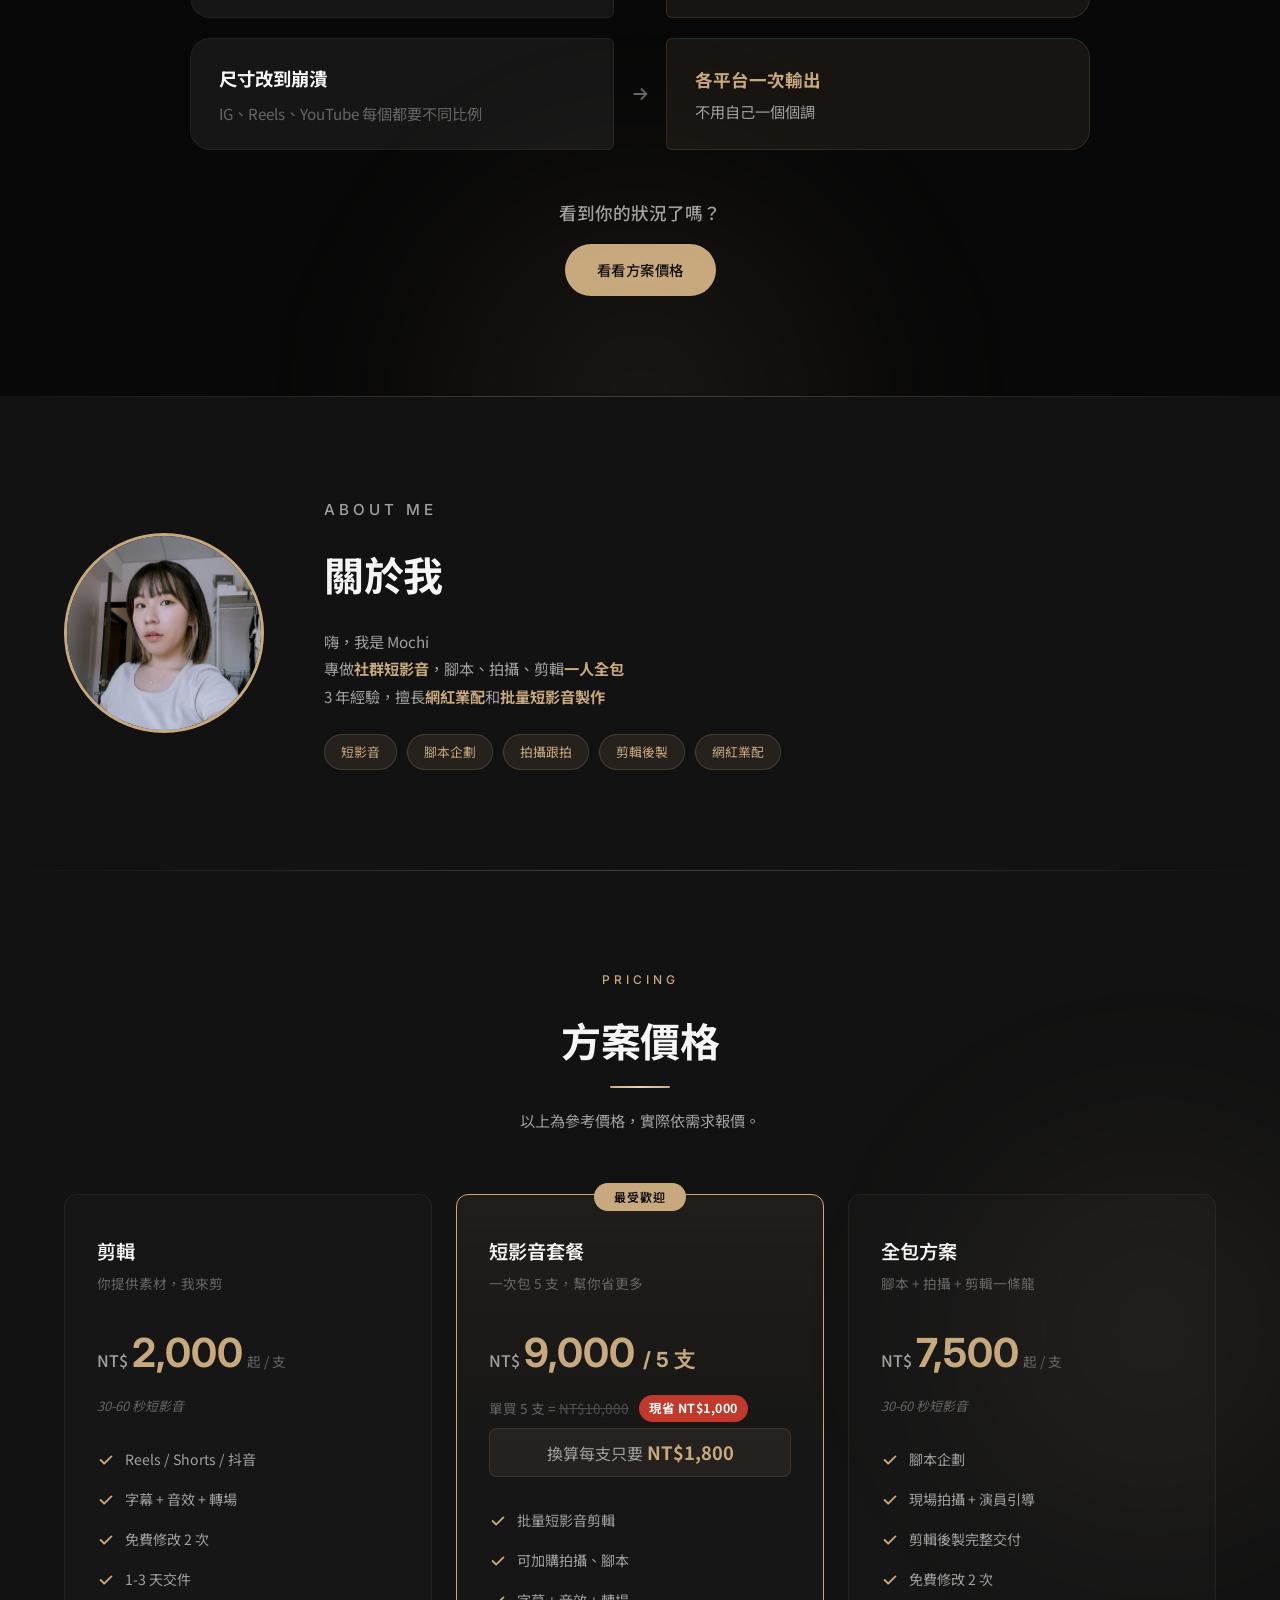
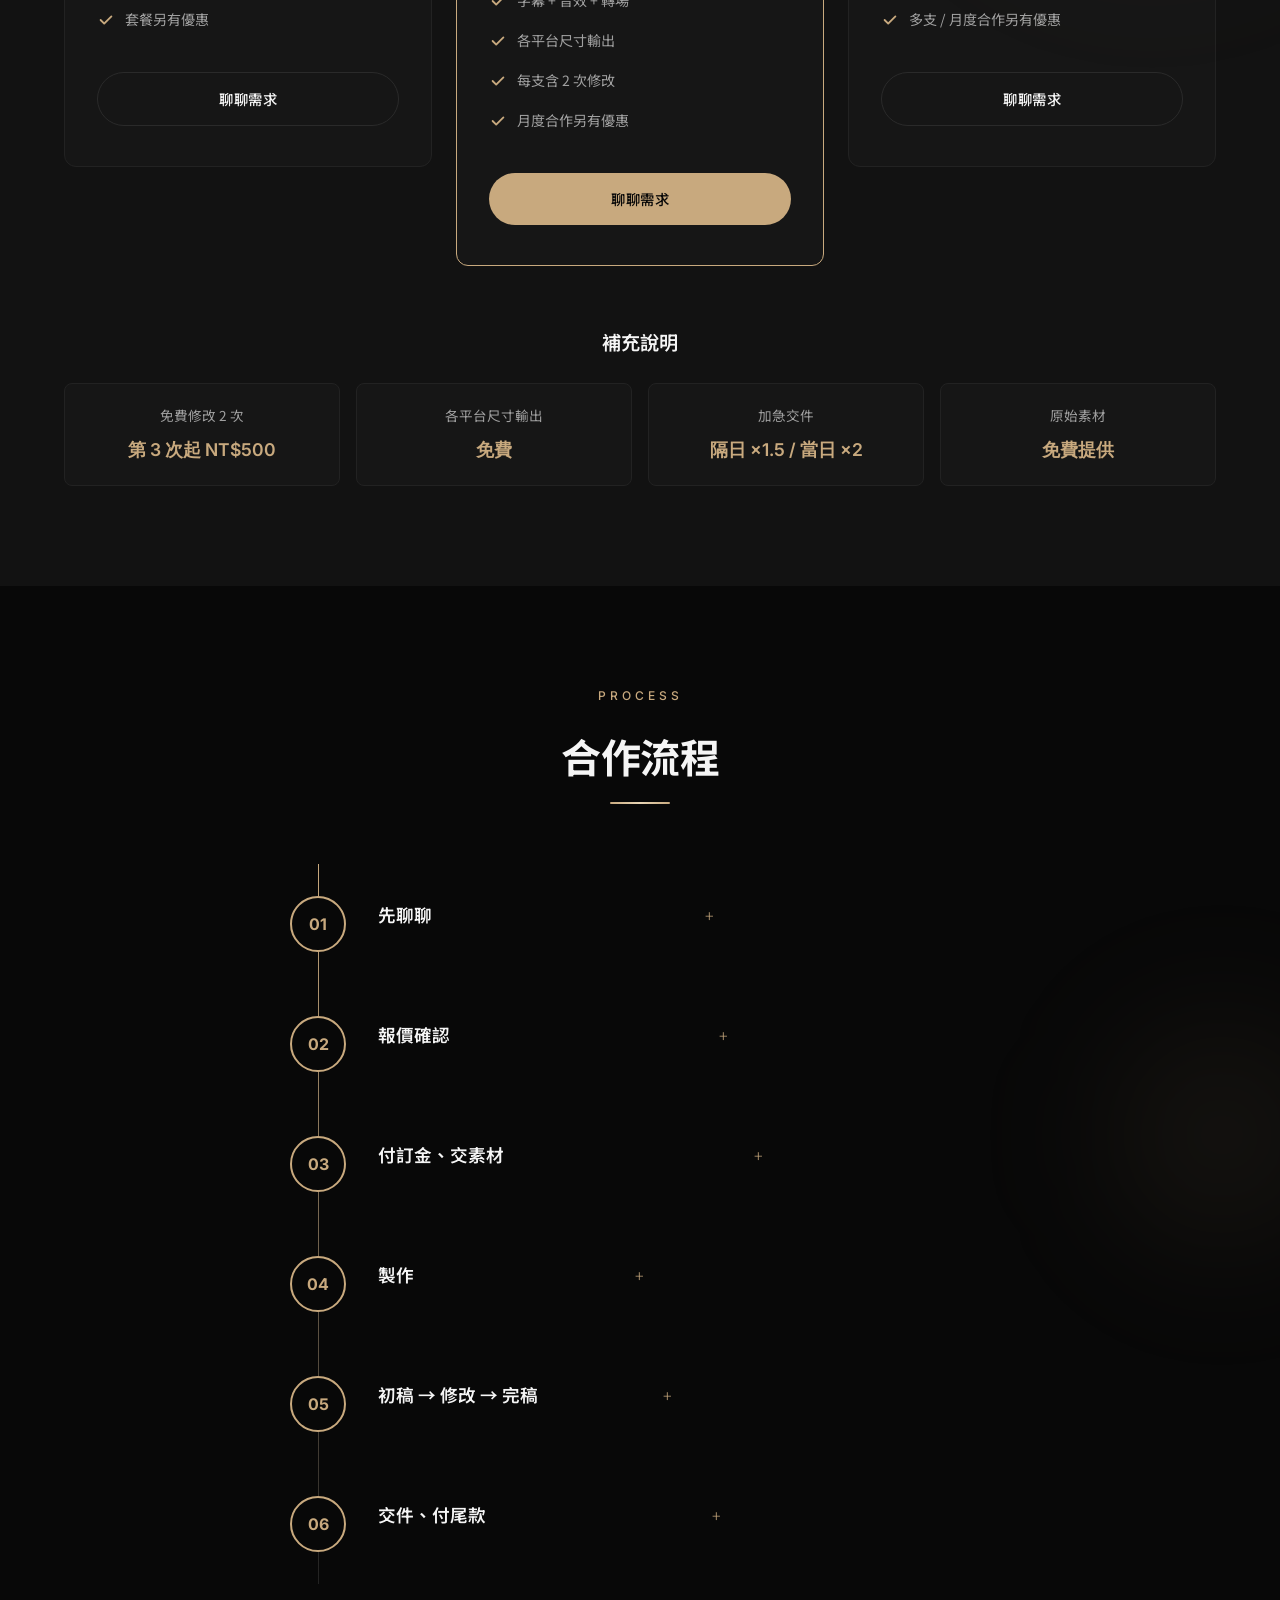
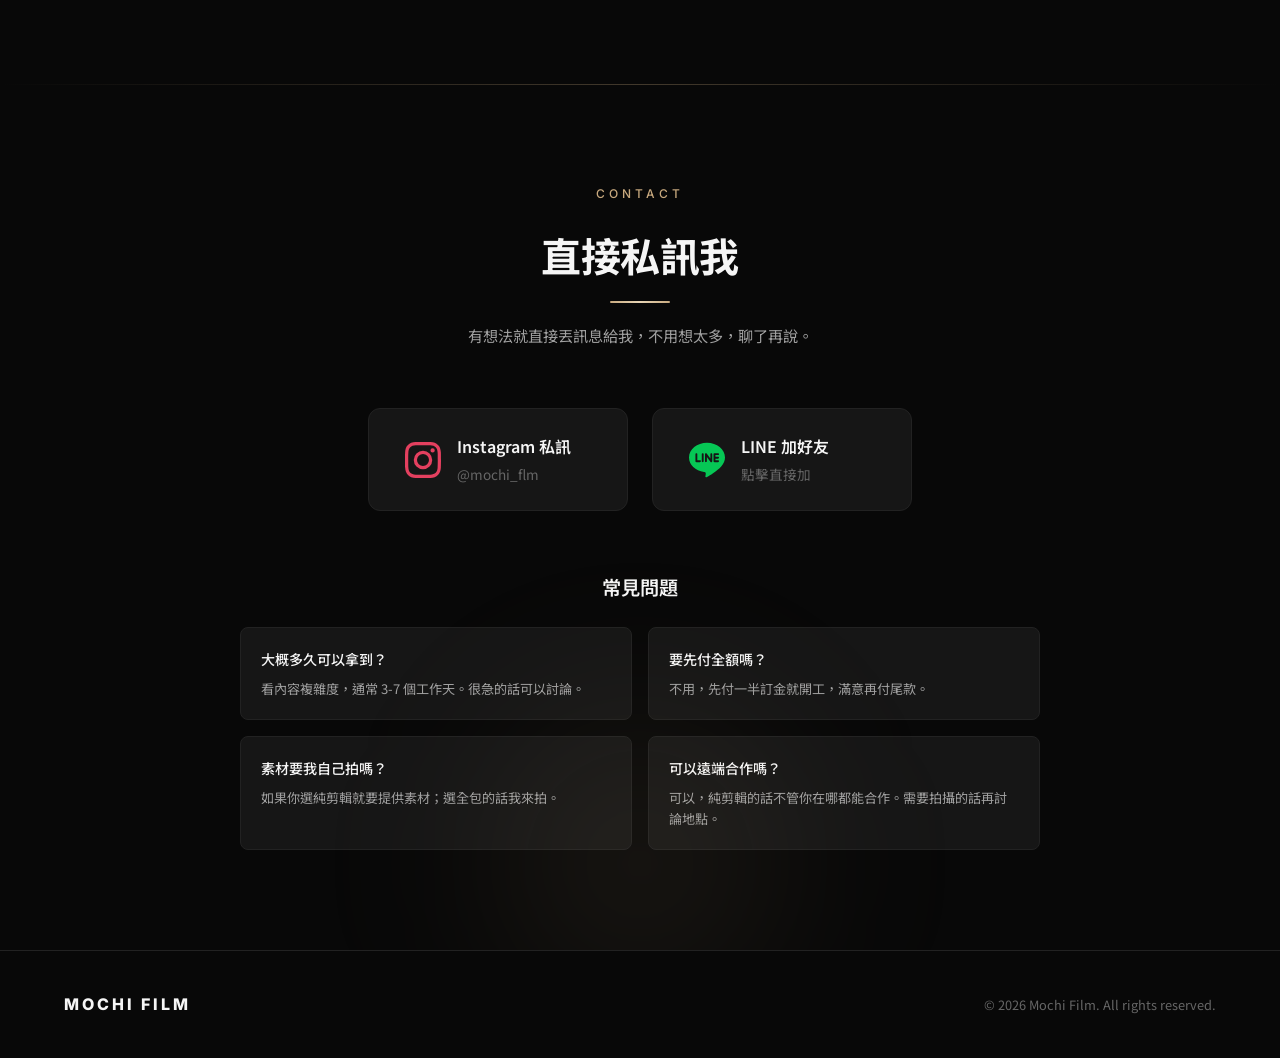
==== commit e35e70d8: "合作流程改為點按展開：大標題可見，點按顯示說明 - 6步驟預設只顯示大標題+數字 - 點按標題展開說明文字（滑入動畫） - 再按一次收合 - + 號按鈕點開變 × 旋轉動畫 - 手機版和電腦版都適用 " ====
--- a/index.html
+++ b/index.html
@@ -1032,45 +1032,45 @@
             <p class="section-tag">PROCESS</p>
             <h2 class="section-title">合作流程</h2>
             <div class="process-timeline">
-                <div class="process-step">
+                <div class="process-step" onclick="this.classList.toggle('open')">
                     <div class="step-number">01</div>
                     <div class="step-content">
-                        <h3>先聊聊</h3>
+                        <h3>先聊聊<span class="step-toggle">+</span></h3>
                         <p>跟我說你想做什麼、幾支、有沒有素材，我會盡快回你</p>
                     </div>
                 </div>
-                <div class="process-step">
+                <div class="process-step" onclick="this.classList.toggle('open')">
                     <div class="step-number">02</div>
                     <div class="step-content">
-                        <h3>報價確認</h3>
+                        <h3>報價確認<span class="step-toggle">+</span></h3>
                         <p>根據你的需求報價，講清楚做什麼、多少錢、什麼時候交</p>
                     </div>
                 </div>
-                <div class="process-step">
+                <div class="process-step" onclick="this.classList.toggle('open')">
                     <div class="step-number">03</div>
                     <div class="step-content">
-                        <h3>付訂金、交素材</h3>
+                        <h3>付訂金、交素材<span class="step-toggle">+</span></h3>
                         <p>確認後先付 50% 訂金，提供素材或安排拍攝，收到後開始作業</p>
                     </div>
                 </div>
-                <div class="process-step">
+                <div class="process-step" onclick="this.classList.toggle('open')">
                     <div class="step-number">04</div>
                     <div class="step-content">
-                        <h3>製作</h3>
+                        <h3>製作<span class="step-toggle">+</span></h3>
                         <p>腳本、拍攝、剪輯，過程中會跟你確認方向</p>
                     </div>
                 </div>
-                <div class="process-step">
+                <div class="process-step" onclick="this.classList.toggle('open')">
                     <div class="step-number">05</div>
                     <div class="step-content">
-                        <h3>初稿 → 修改 → 完稿</h3>
+                        <h3>初稿 → 修改 → 完稿<span class="step-toggle">+</span></h3>
                         <p>先給你初稿，免費修改 2 次，確認沒問題就定稿</p>
                     </div>
                 </div>
-                <div class="process-step">
+                <div class="process-step" onclick="this.classList.toggle('open')">
                     <div class="step-number">06</div>
                     <div class="step-content">
-                        <h3>交件、付尾款</h3>
+                        <h3>交件、付尾款<span class="step-toggle">+</span></h3>
                         <p>交付成品＋原始素材，付完 50% 尾款就完成，合作愉快</p>
                     </div>
                 </div>
--- a/style.css
+++ b/style.css
@@ -1998,14 +1998,46 @@
 .step-content h3 {
     font-size: 1.1rem;
     font-weight: 600;
-    margin-bottom: 8px;
+    margin-bottom: 0;
     padding-top: 4px;
+    cursor: pointer;
+    display: flex;
+    align-items: center;
+    justify-content: space-between;
+    gap: 8px;
+}
+
+.step-toggle {
+    font-size: 1rem;
+    color: var(--accent);
+    font-weight: 300;
+    transition: transform 0.3s ease;
+    flex-shrink: 0;
+}
+
+.process-step.open .step-toggle {
+    transform: rotate(45deg);
 }
 
 .step-content p {
     font-size: 0.9rem;
     color: var(--text-secondary);
     line-height: 1.7;
+    max-height: 0;
+    overflow: hidden;
+    opacity: 0;
+    margin-top: 0;
+    transition: max-height 0.4s cubic-bezier(0.16, 1, 0.3, 1), opacity 0.3s ease, margin-top 0.3s ease;
+}
+
+.process-step.open .step-content p {
+    max-height: 100px;
+    opacity: 1;
+    margin-top: 8px;
+}
+
+.process-step {
+    cursor: pointer;
 }
 
 /* ===== ABOUT ===== */
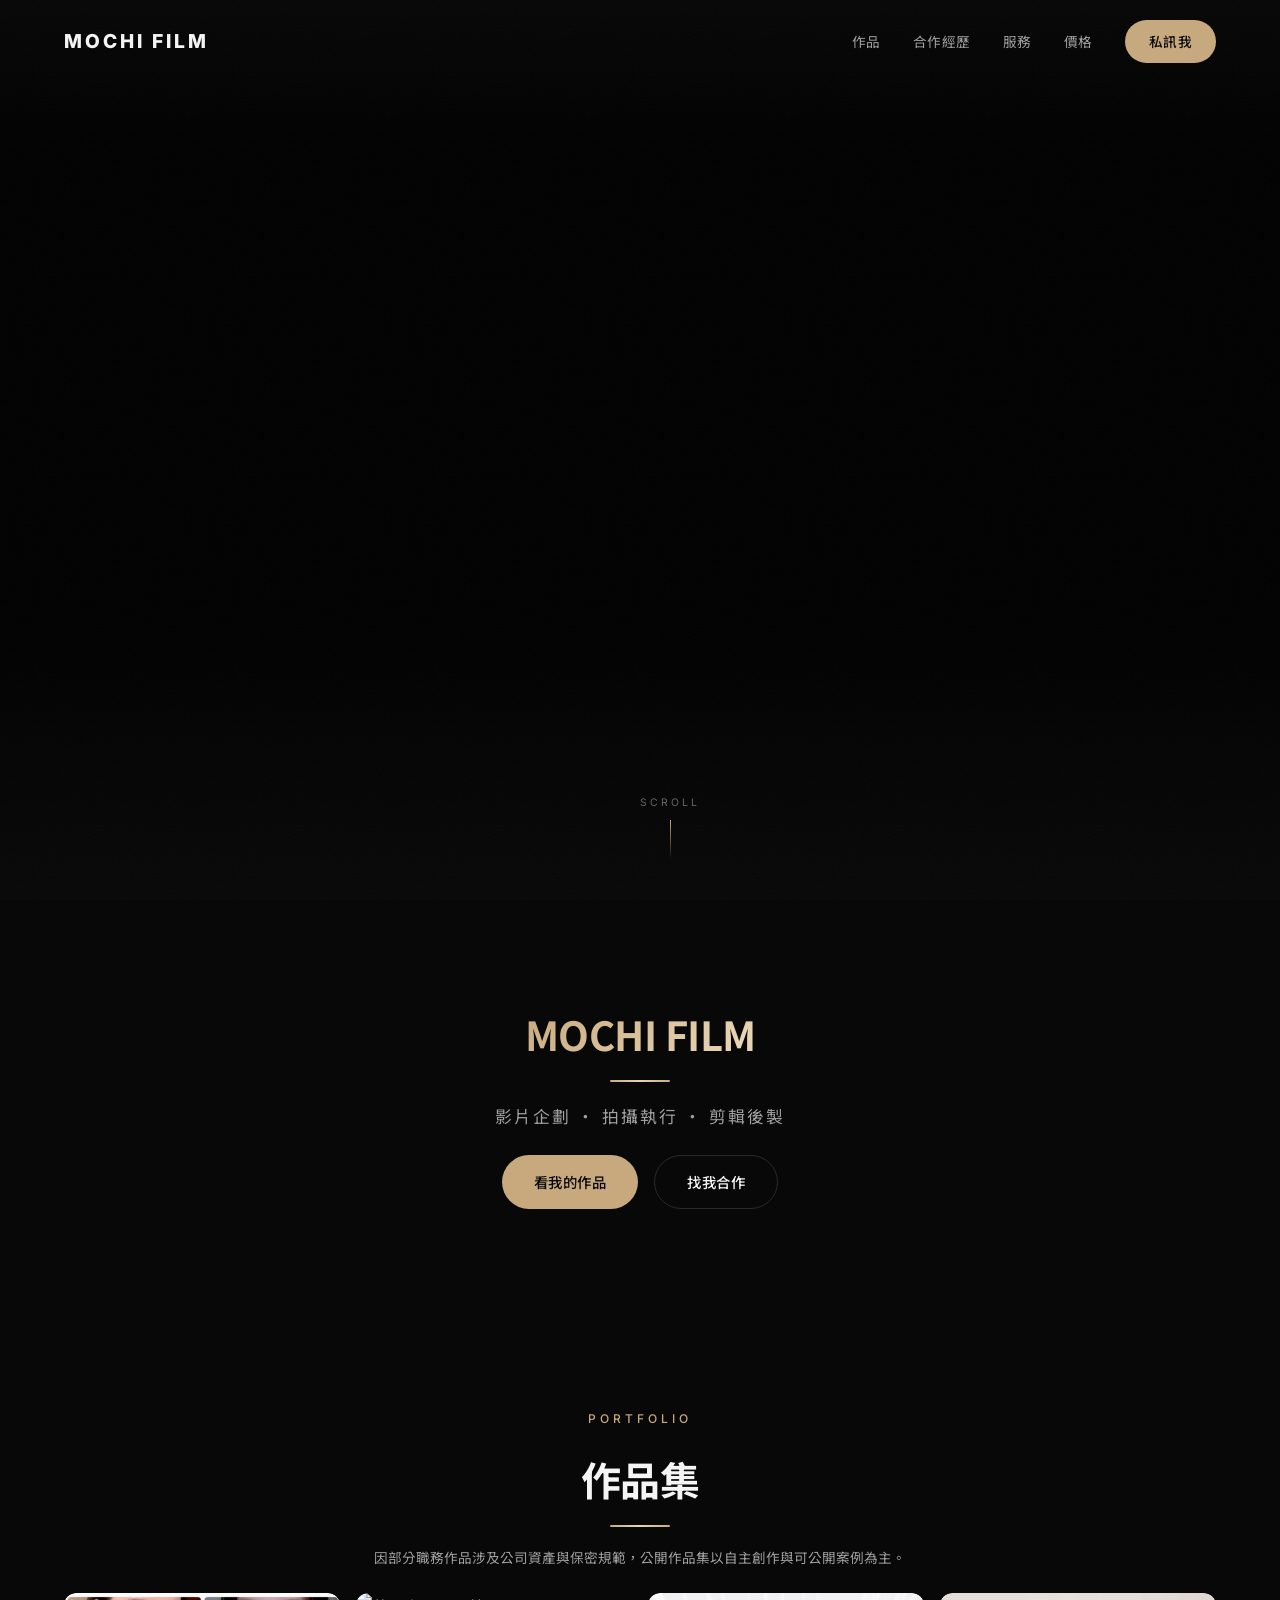
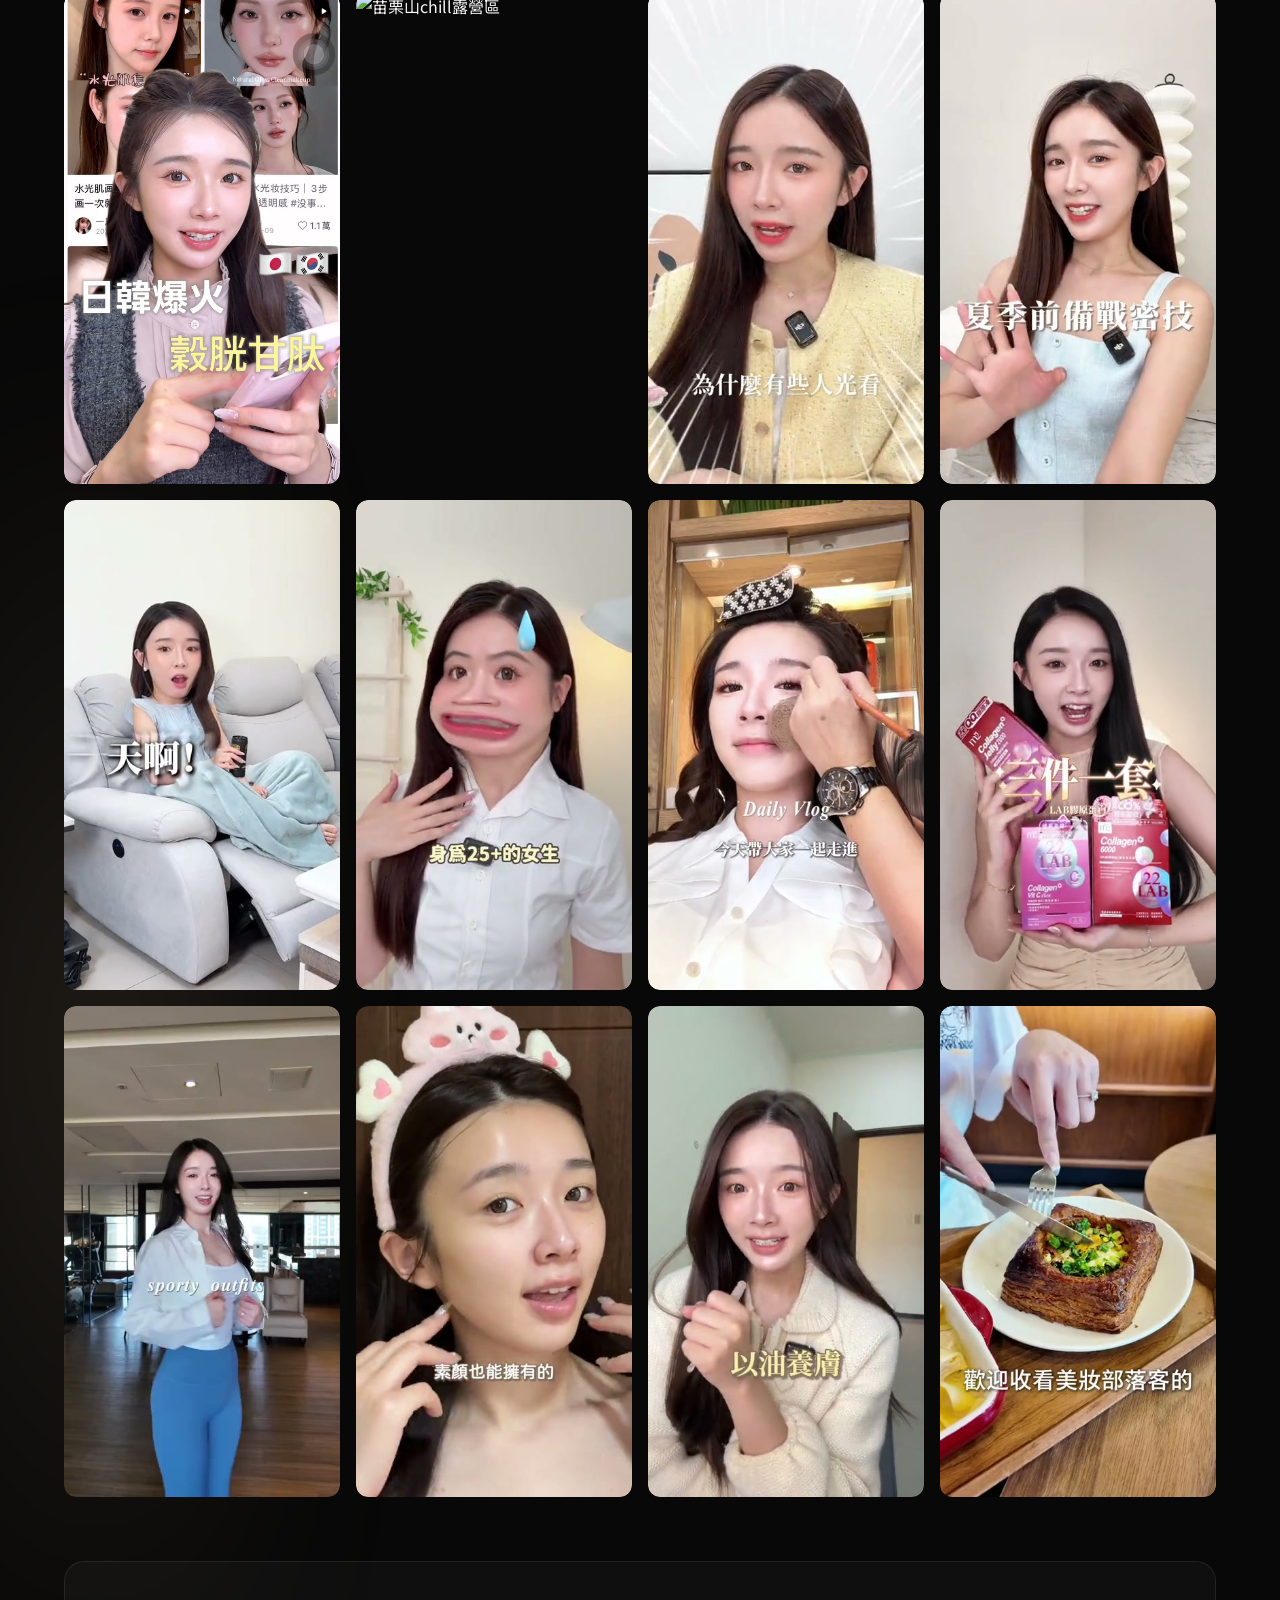
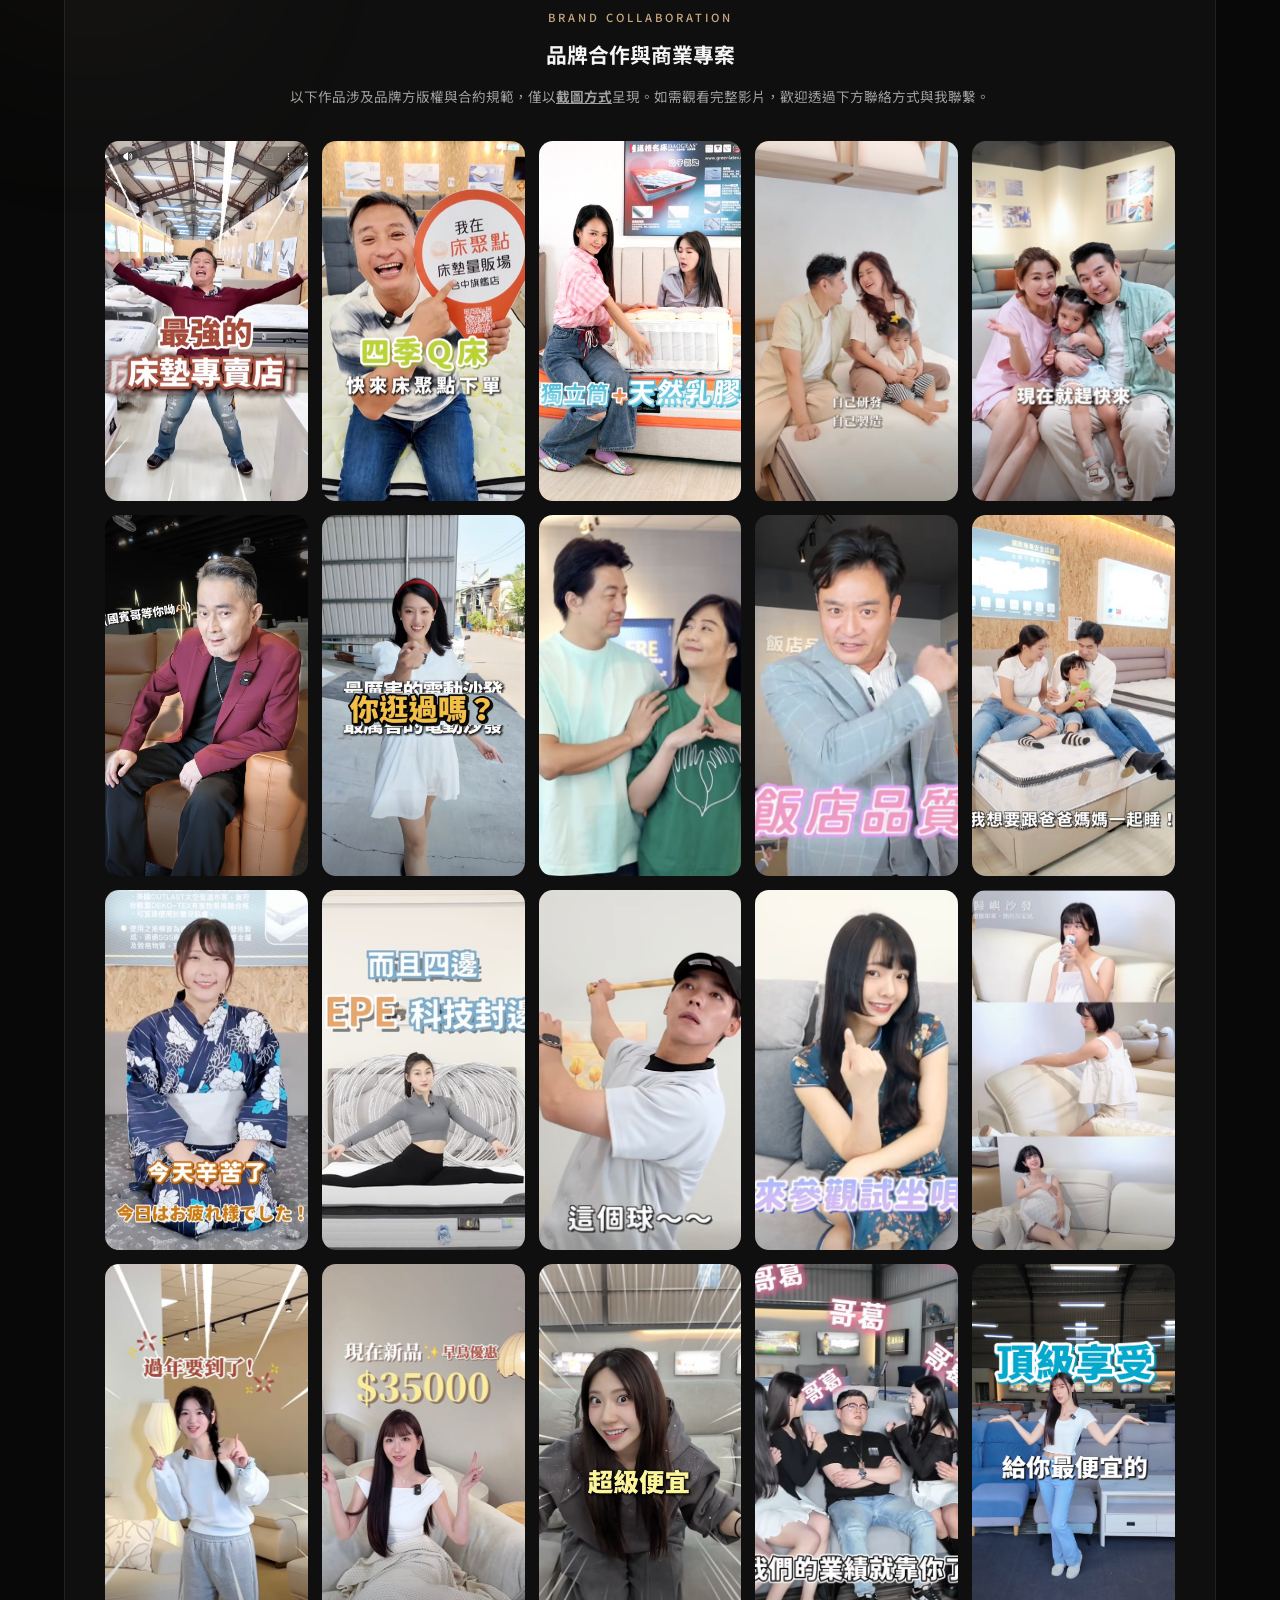
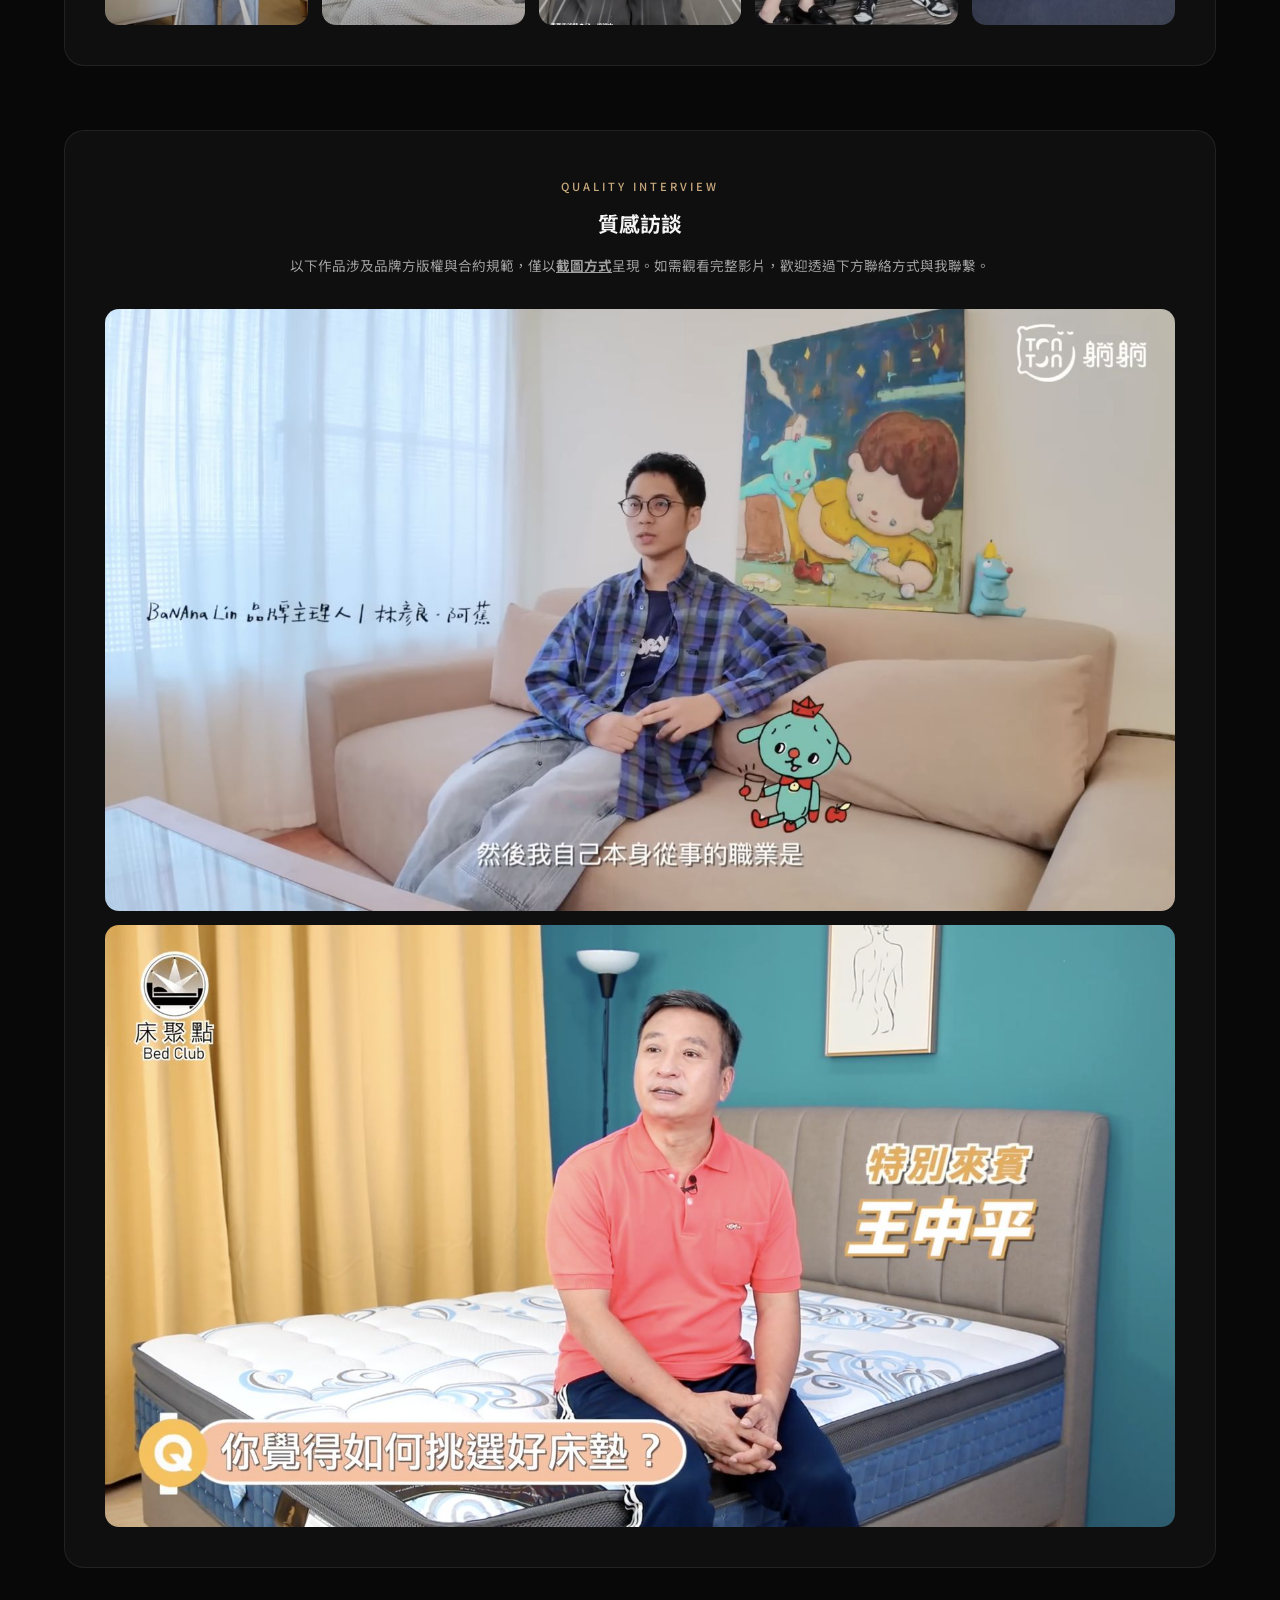
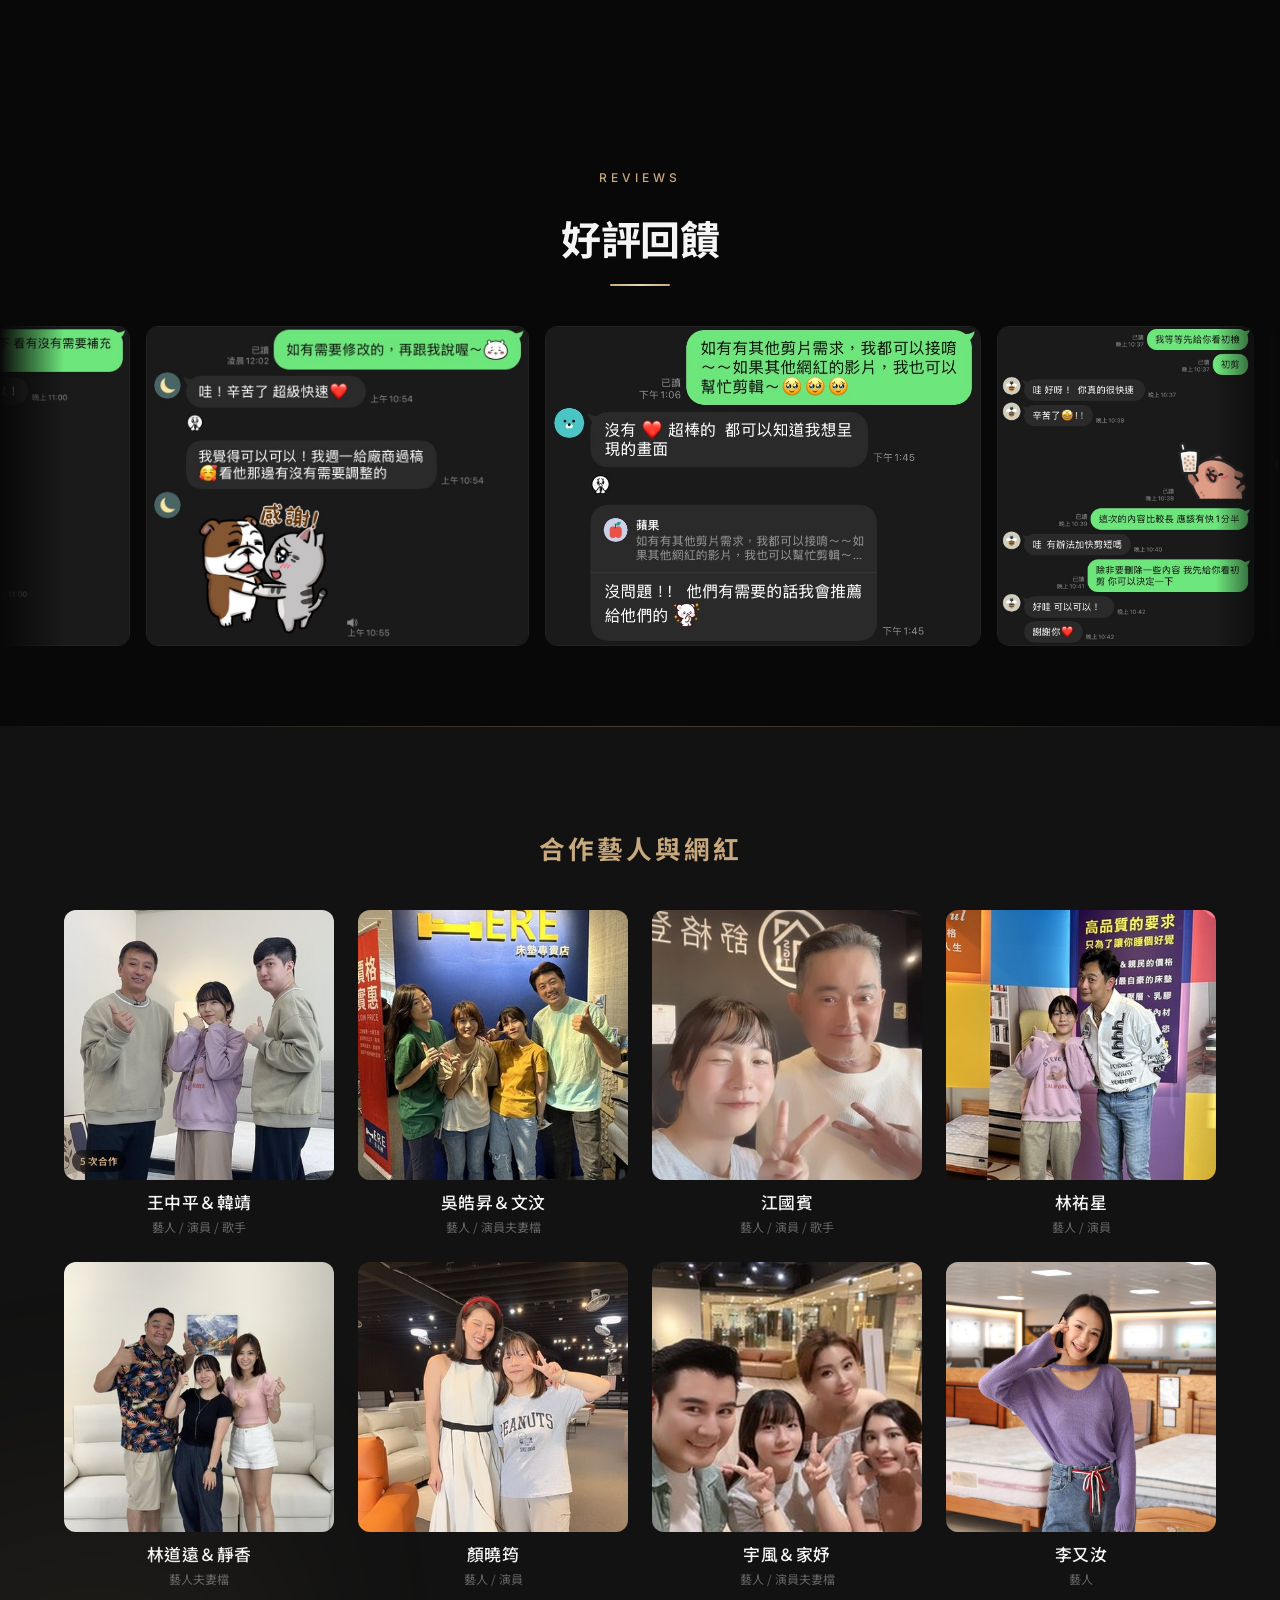
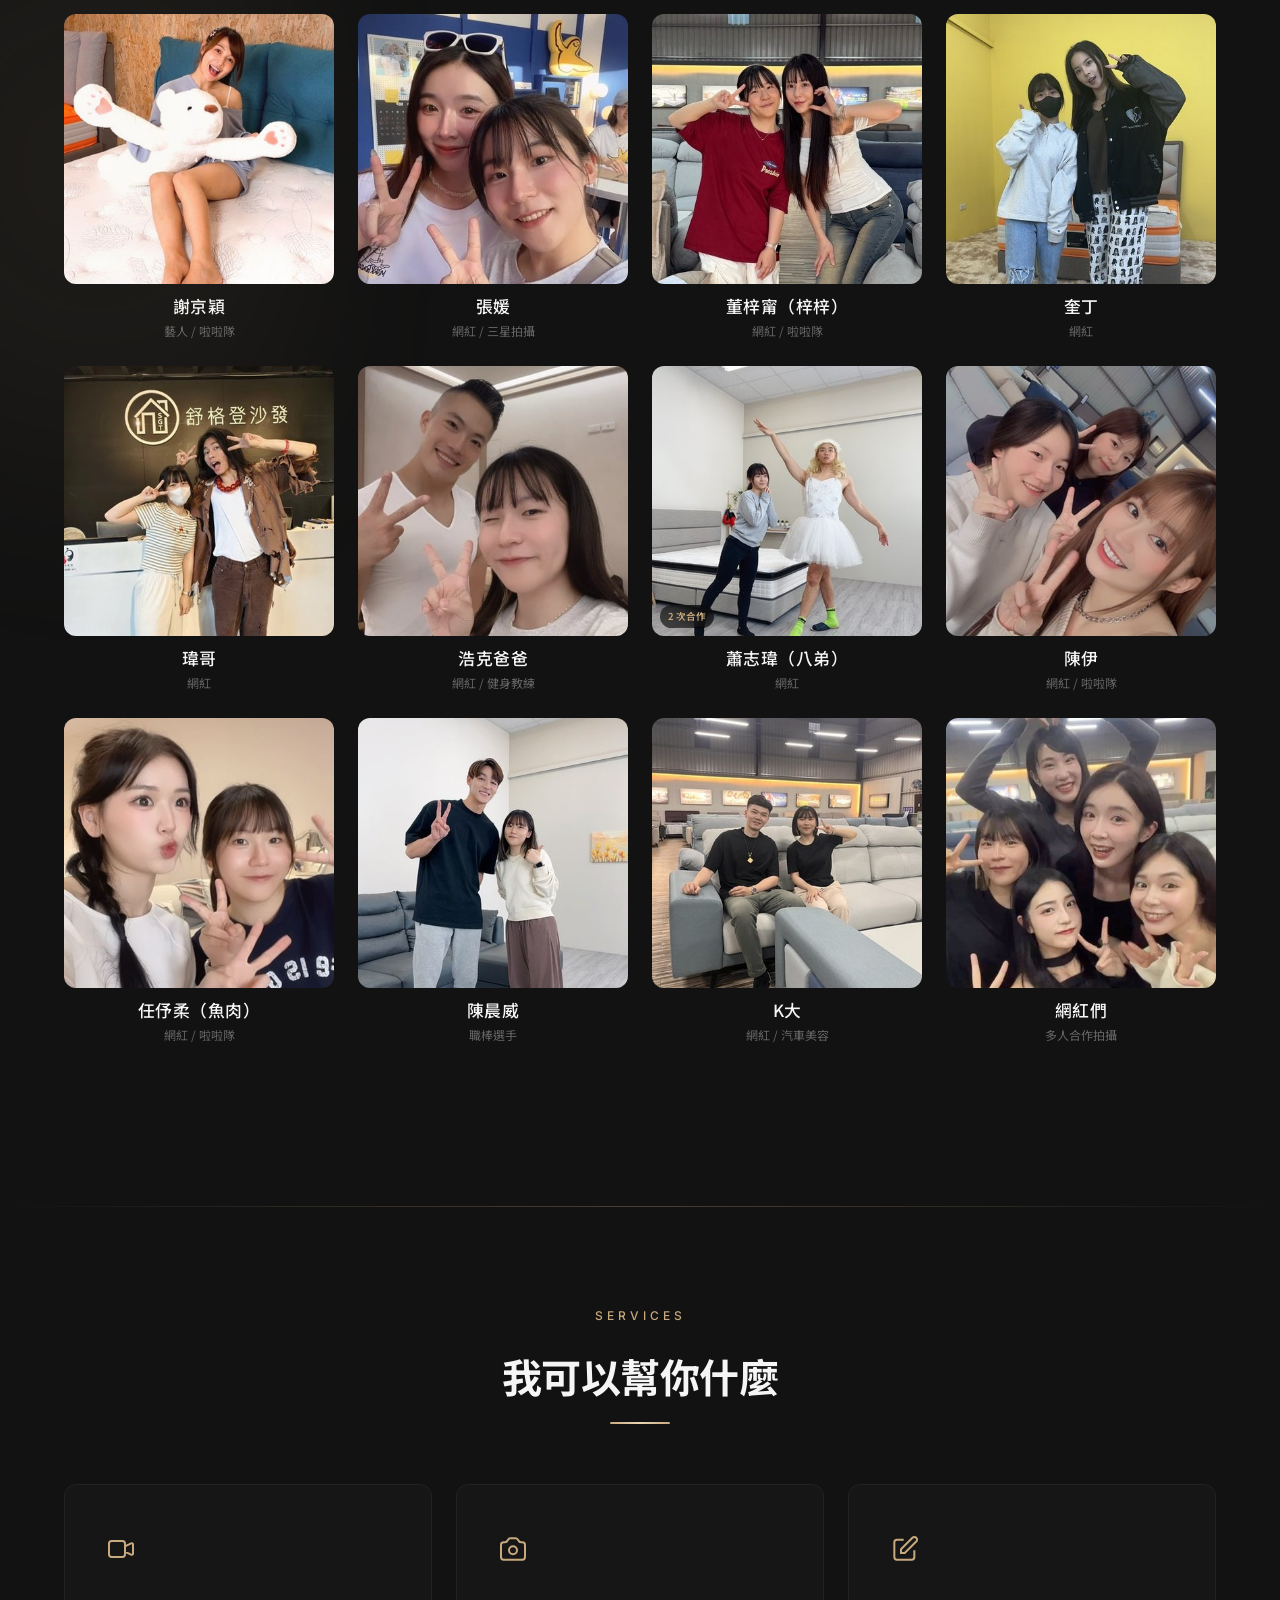
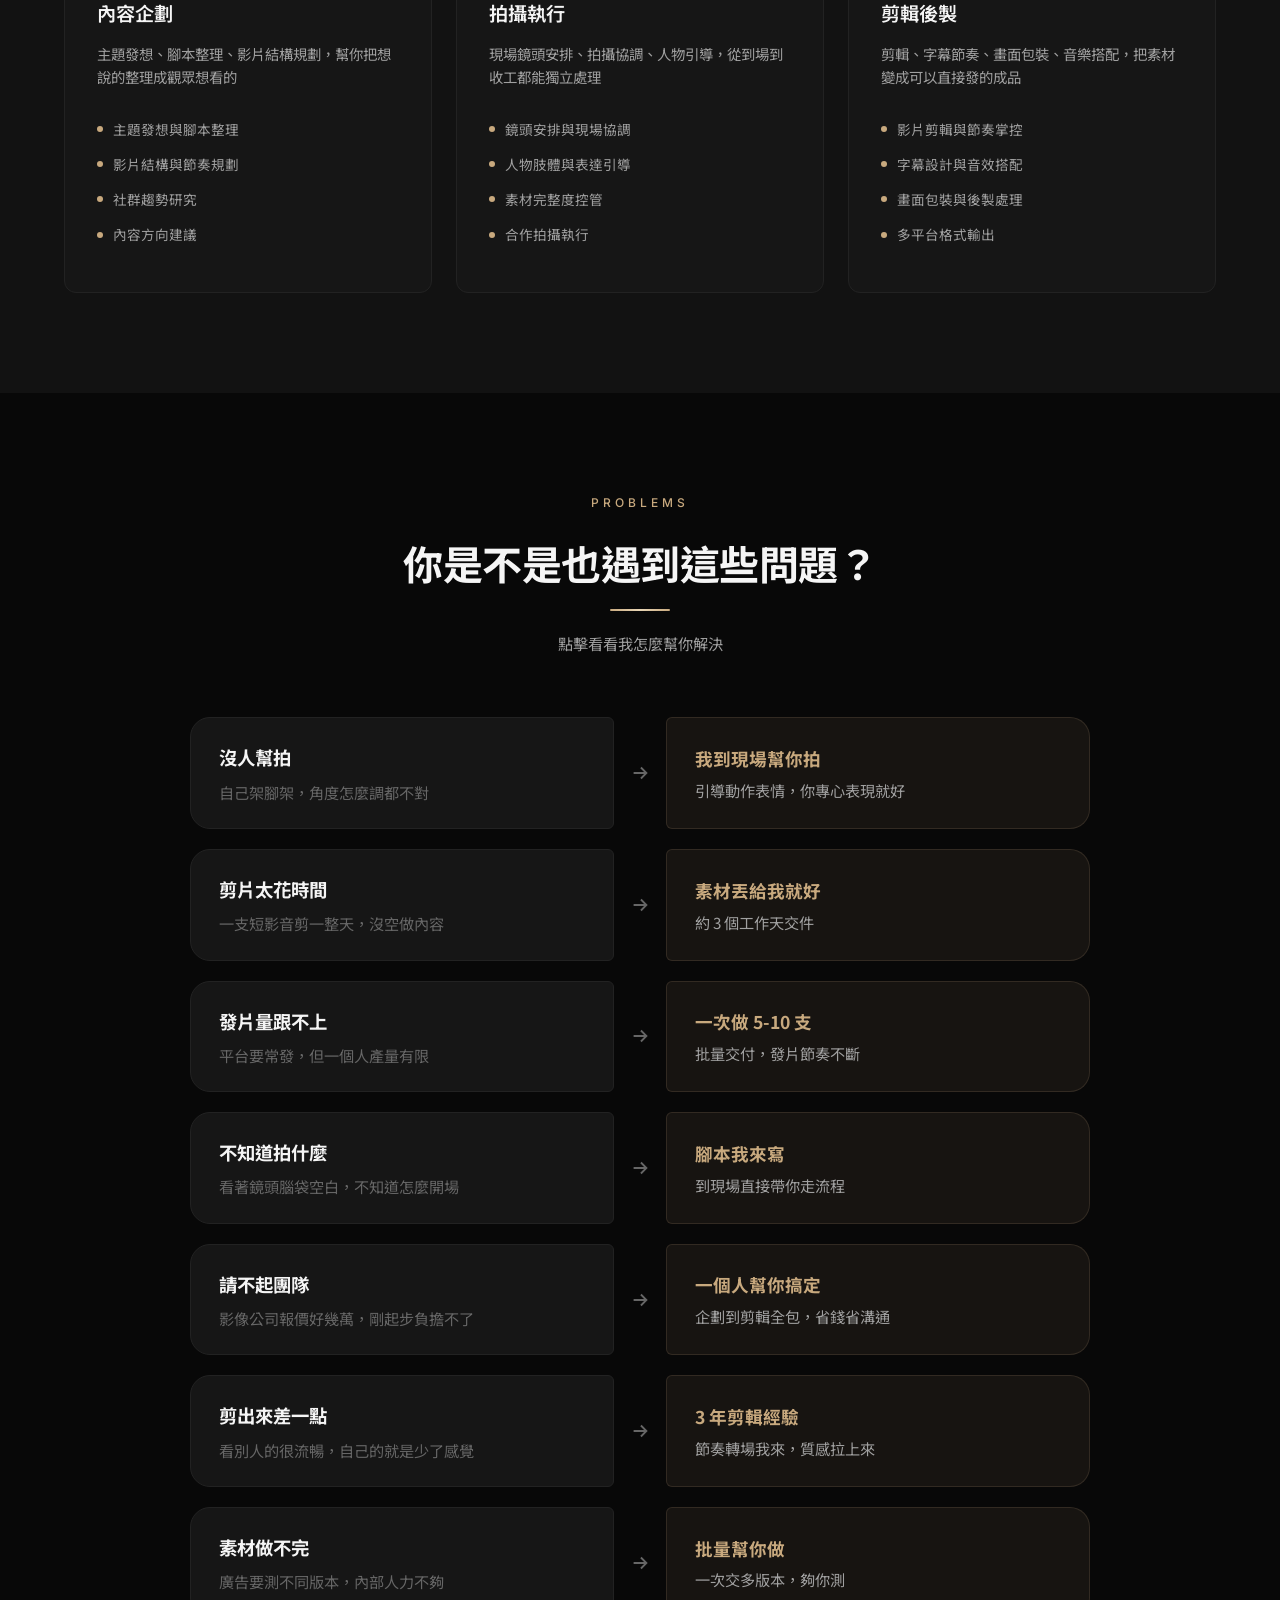
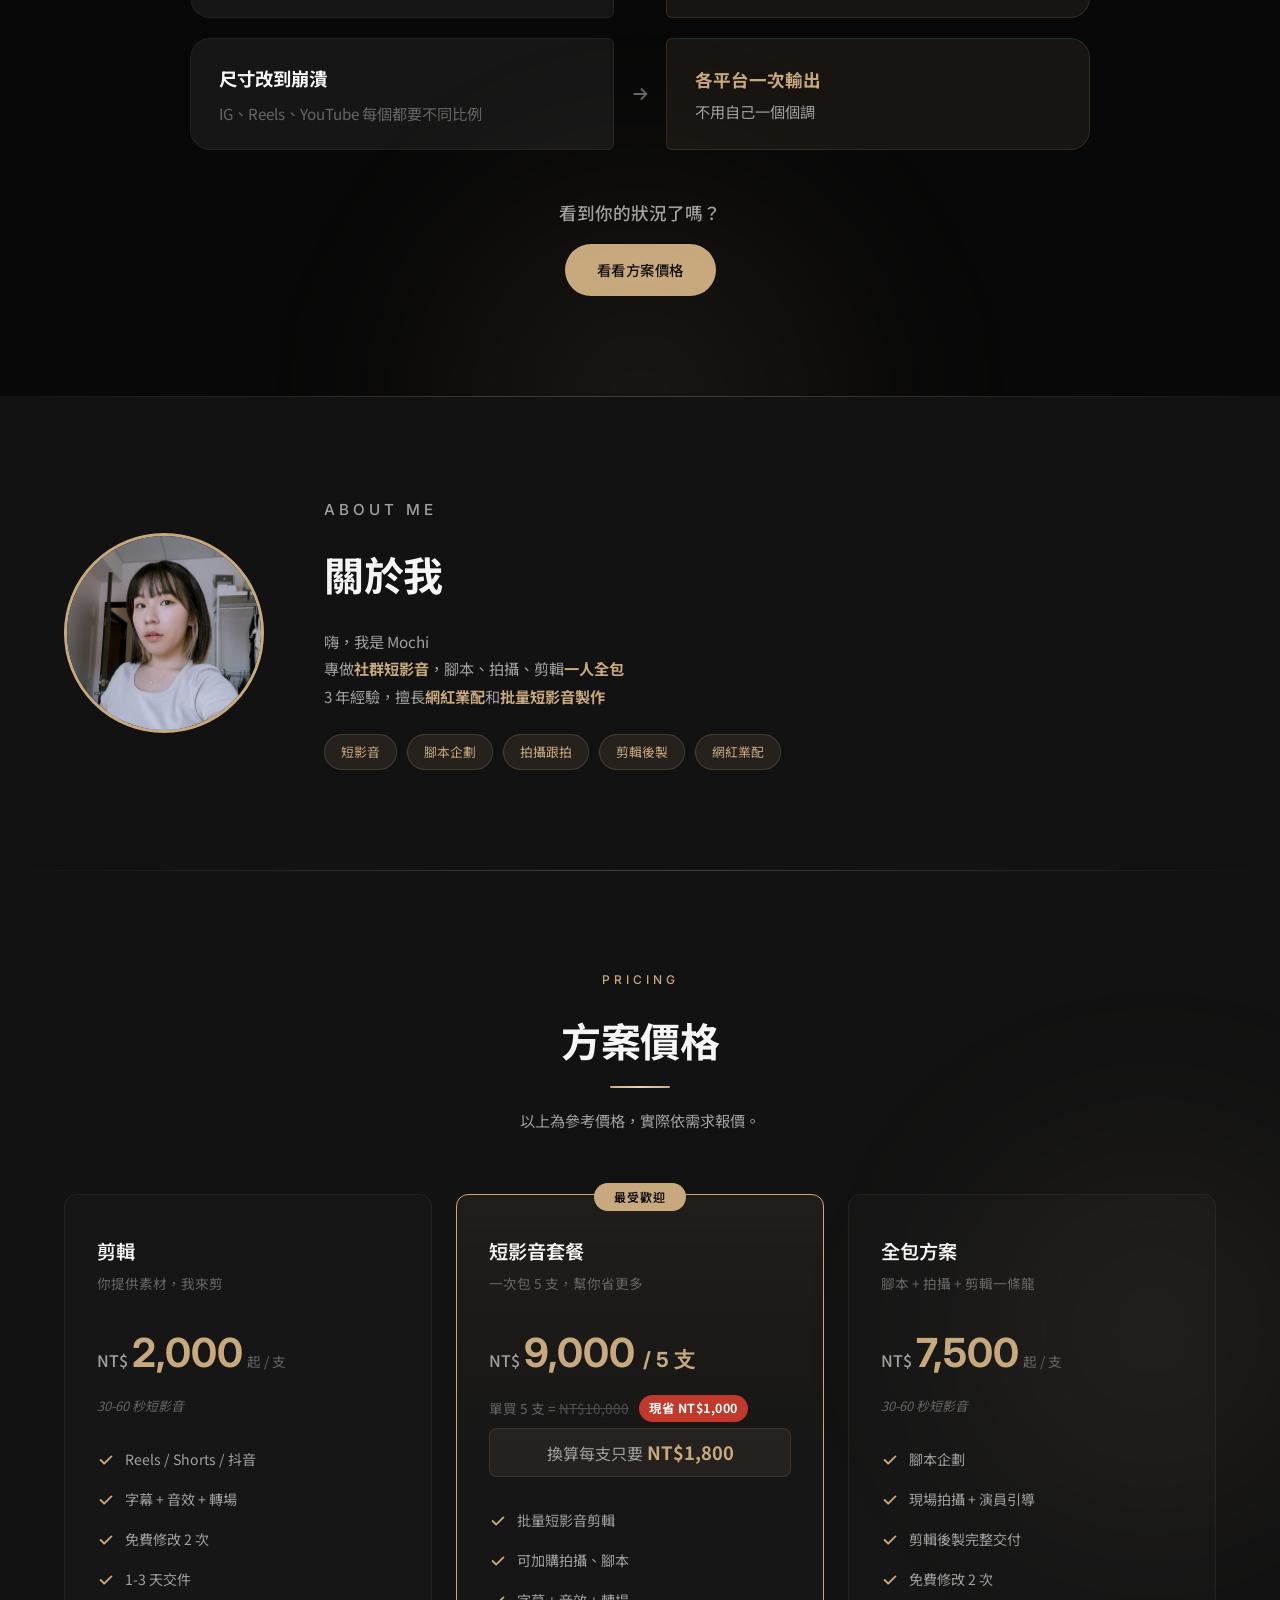
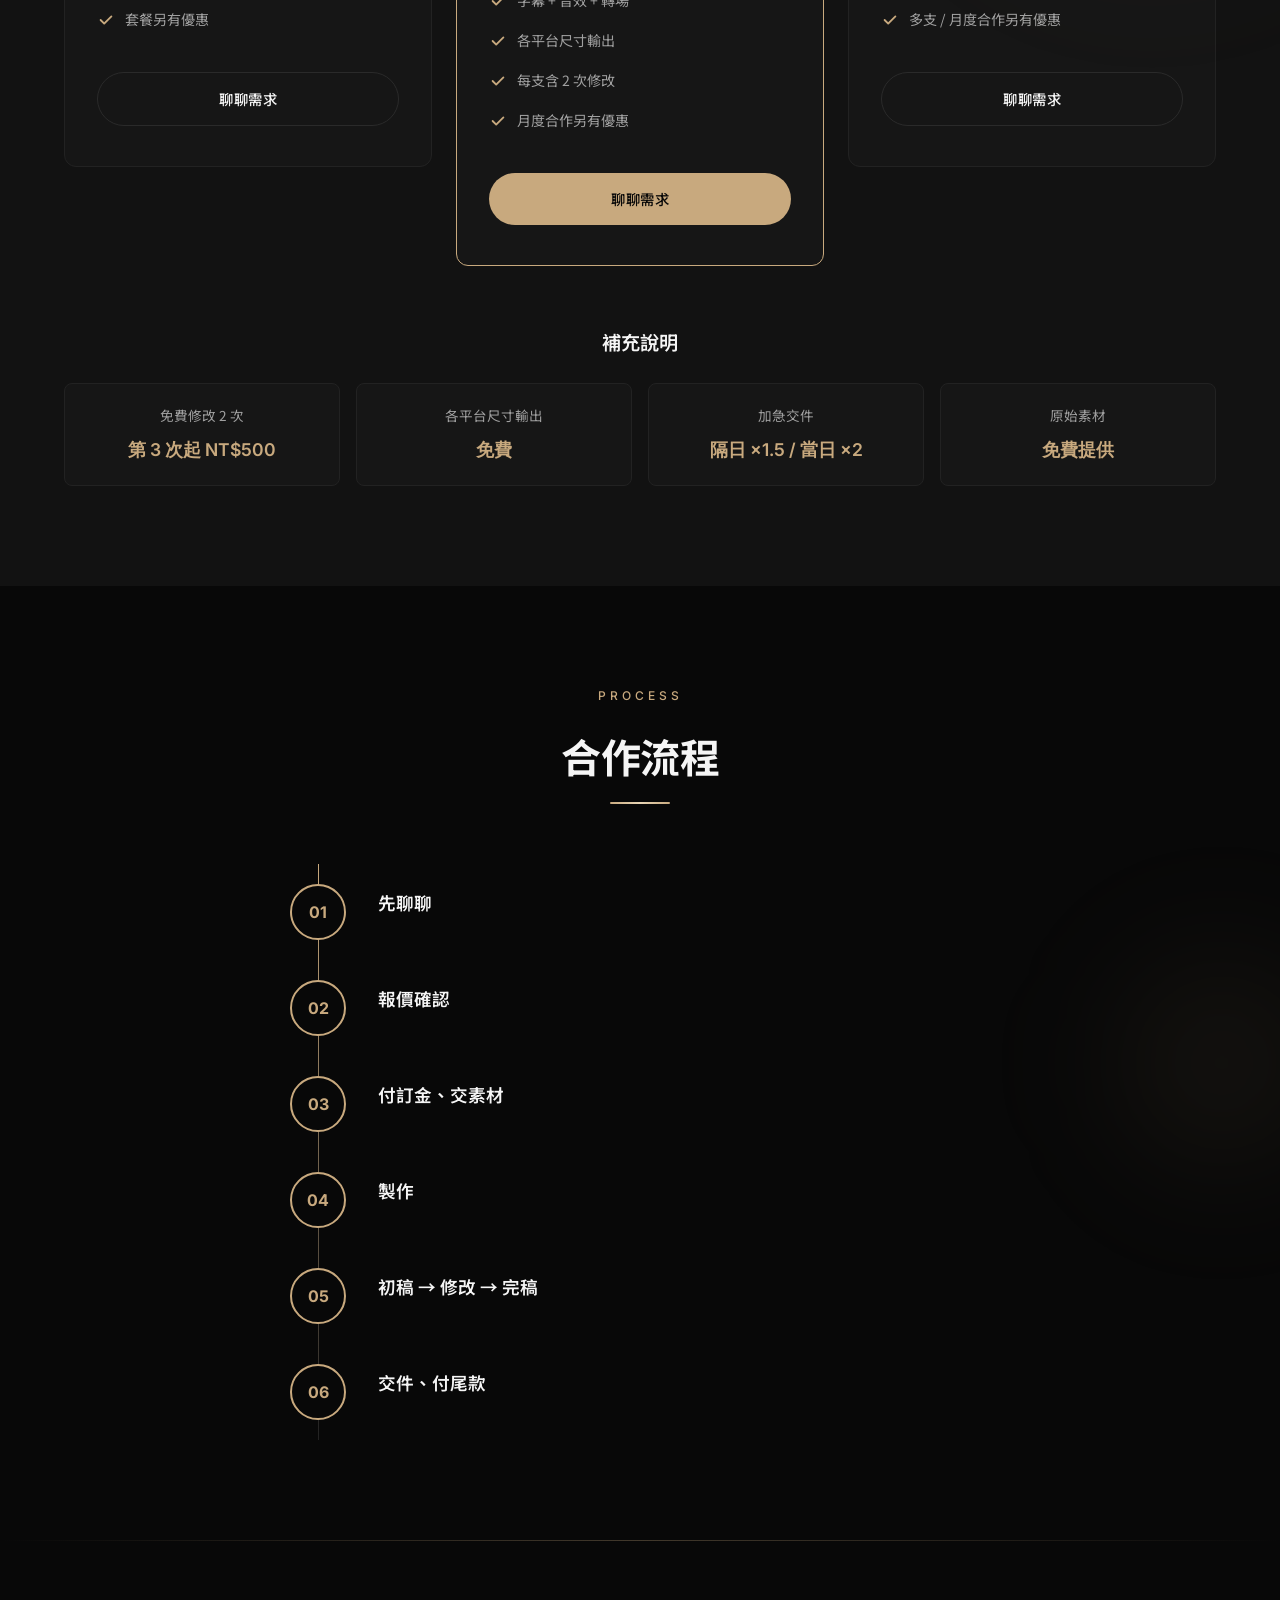
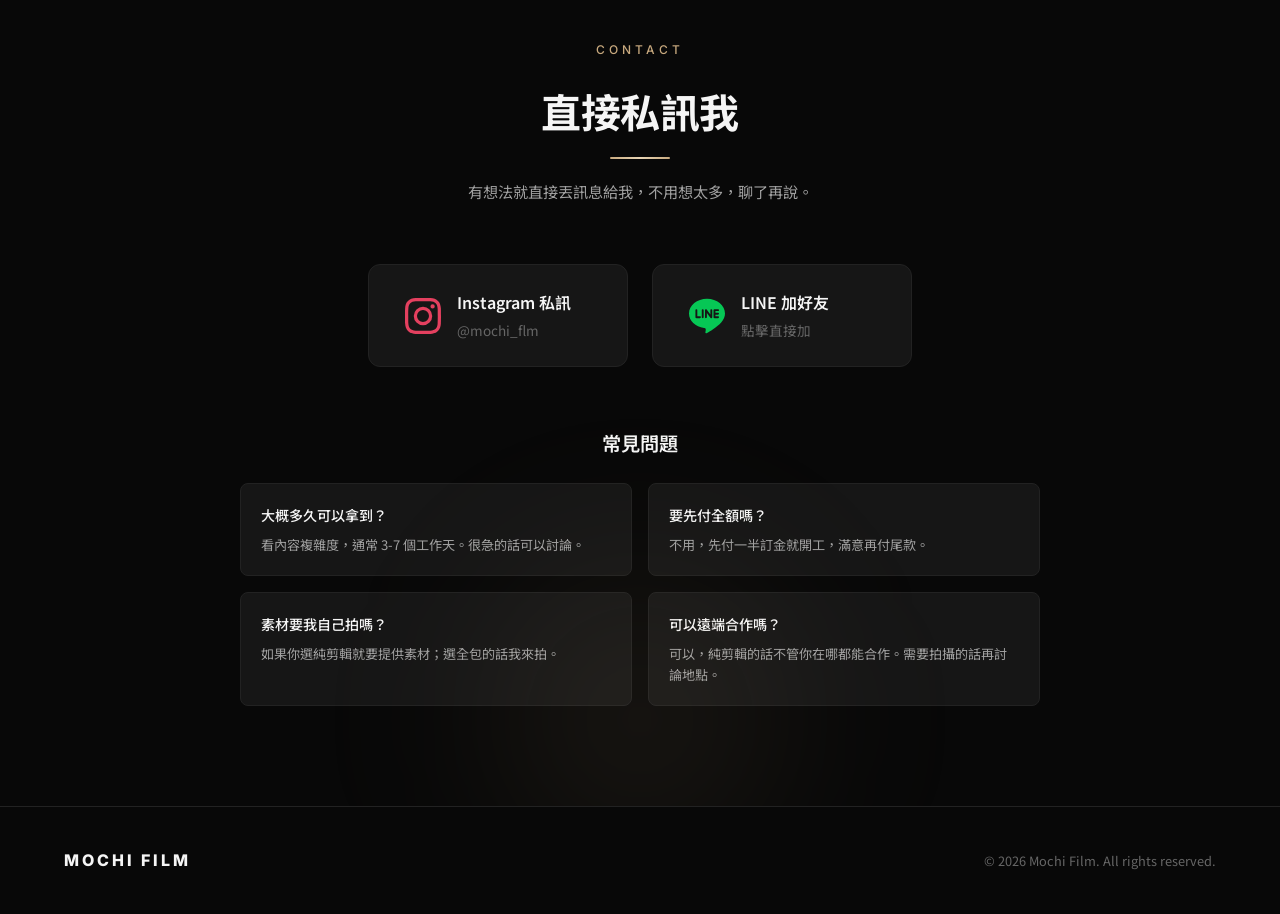
==== commit bee2c0e5: "合作流程拿掉+號、行距縮緊、點標題展開說明 Co-Authored-By: Claude Opus 4.6 (1M context) <noreply@anthropic.com>" ====
--- a/index.html
+++ b/index.html
@@ -1035,42 +1035,42 @@
                 <div class="process-step" onclick="this.classList.toggle('open')">
                     <div class="step-number">01</div>
                     <div class="step-content">
-                        <h3>先聊聊<span class="step-toggle">+</span></h3>
+                        <h3>先聊聊</h3>
                         <p>跟我說你想做什麼、幾支、有沒有素材，我會盡快回你</p>
                     </div>
                 </div>
                 <div class="process-step" onclick="this.classList.toggle('open')">
                     <div class="step-number">02</div>
                     <div class="step-content">
-                        <h3>報價確認<span class="step-toggle">+</span></h3>
+                        <h3>報價確認</h3>
                         <p>根據你的需求報價，講清楚做什麼、多少錢、什麼時候交</p>
                     </div>
                 </div>
                 <div class="process-step" onclick="this.classList.toggle('open')">
                     <div class="step-number">03</div>
                     <div class="step-content">
-                        <h3>付訂金、交素材<span class="step-toggle">+</span></h3>
+                        <h3>付訂金、交素材</h3>
                         <p>確認後先付 50% 訂金，提供素材或安排拍攝，收到後開始作業</p>
                     </div>
                 </div>
                 <div class="process-step" onclick="this.classList.toggle('open')">
                     <div class="step-number">04</div>
                     <div class="step-content">
-                        <h3>製作<span class="step-toggle">+</span></h3>
+                        <h3>製作</h3>
                         <p>腳本、拍攝、剪輯，過程中會跟你確認方向</p>
                     </div>
                 </div>
                 <div class="process-step" onclick="this.classList.toggle('open')">
                     <div class="step-number">05</div>
                     <div class="step-content">
-                        <h3>初稿 → 修改 → 完稿<span class="step-toggle">+</span></h3>
+                        <h3>初稿 → 修改 → 完稿</h3>
                         <p>先給你初稿，免費修改 2 次，確認沒問題就定稿</p>
                     </div>
                 </div>
                 <div class="process-step" onclick="this.classList.toggle('open')">
                     <div class="step-number">06</div>
                     <div class="step-content">
-                        <h3>交件、付尾款<span class="step-toggle">+</span></h3>
+                        <h3>交件、付尾款</h3>
                         <p>交付成品＋原始素材，付完 50% 尾款就完成，合作愉快</p>
                     </div>
                 </div>
--- a/style.css
+++ b/style.css
@@ -2001,28 +2001,12 @@
     margin-bottom: 0;
     padding-top: 4px;
     cursor: pointer;
-    display: flex;
-    align-items: center;
-    justify-content: space-between;
-    gap: 8px;
-}
-
-.step-toggle {
-    font-size: 1rem;
-    color: var(--accent);
-    font-weight: 300;
-    transition: transform 0.3s ease;
-    flex-shrink: 0;
-}
-
-.process-step.open .step-toggle {
-    transform: rotate(45deg);
 }
 
 .step-content p {
     font-size: 0.9rem;
     color: var(--text-secondary);
-    line-height: 1.7;
+    line-height: 1.6;
     max-height: 0;
     overflow: hidden;
     opacity: 0;
@@ -2033,11 +2017,18 @@
 .process-step.open .step-content p {
     max-height: 100px;
     opacity: 1;
-    margin-top: 8px;
+    margin-top: 6px;
 }
 
 .process-step {
     cursor: pointer;
+    padding: 20px 0;
+}
+
+.process-step.open .step-number {
+    background: var(--accent);
+    color: var(--bg-primary);
+    transition: all 0.3s ease;
 }
 
 /* ===== ABOUT ===== */
@@ -2598,12 +2589,12 @@
 
     /* === 合作流程 === */
     .process-timeline { overflow: hidden; }
-    .process-step { gap: 16px; padding: 24px 0; }
-    .step-number { width: 36px; height: 36px; font-size: 0.75rem; flex-shrink: 0; }
+    .process-step { gap: 14px; padding: 16px 0; }
+    .step-number { width: 34px; height: 34px; font-size: 0.72rem; flex-shrink: 0; }
     .step-content { min-width: 0; overflow: hidden; }
-    .step-content h3 { font-size: 1rem; margin-bottom: 6px; }
-    .step-content p { font-size: 0.85rem; line-height: 1.7; }
-    .process-timeline::before { left: 16px; }
+    .step-content h3 { font-size: 0.95rem; margin-bottom: 0; }
+    .step-content p { font-size: 0.82rem; line-height: 1.6; }
+    .process-timeline::before { left: 15px; }
 
     /* === 關於我（上下排列，避免出血） === */
     .about-grid { grid-template-columns: 1fr; gap: 16px; }
@@ -2641,33 +2632,33 @@
     .pricing-compact-card:nth-child(2) { animation-delay: 0.2s; }
     .pricing-compact-card:nth-child(3) { animation-delay: 0.3s; }
 
-    /* 展開詳情 */
+    /* 翻牌展開 */
     .pricing-compact-detail {
         display: none;
         width: 100%;
         text-align: left;
-        margin-top: 12px;
-        padding-top: 12px;
-        border-top: 1px solid var(--border);
+        margin-top: 14px;
+        padding-top: 14px;
+        border-top: 1px solid rgba(200, 169, 126, 0.2);
     }
 
     .pricing-compact-detail .detail-desc {
-        font-size: 0.78rem;
+        font-size: 0.85rem;
         color: var(--accent);
         font-weight: 600;
-        margin-bottom: 8px;
+        margin-bottom: 10px;
     }
 
     .pricing-compact-detail ul {
         list-style: none;
-        margin-bottom: 12px;
+        margin-bottom: 14px;
     }
 
     .pricing-compact-detail li {
-        font-size: 0.75rem;
+        font-size: 0.82rem;
         color: var(--text-secondary);
-        padding: 3px 0;
-        padding-left: 14px;
+        padding: 4px 0;
+        padding-left: 16px;
         position: relative;
     }
 
@@ -2676,41 +2667,53 @@
         position: absolute;
         left: 0;
         color: var(--accent);
-        font-size: 0.7rem;
+        font-size: 0.75rem;
         font-weight: 700;
     }
 
     .pricing-compact-detail .btn {
-        padding: 10px 16px;
-        font-size: 0.8rem;
-        min-height: 40px;
+        padding: 12px 20px;
+        font-size: 0.85rem;
+        min-height: 44px;
+    }
+
+    /* 其他卡片消失 */
+    .pricing-compact.has-expanded .pricing-compact-card:not(.expanded) {
+        display: none;
+    }
+
+    /* 展開的卡片放大 */
+    .pricing-compact.has-expanded {
+        grid-template-columns: 1fr;
     }
 
     .pricing-compact-card.expanded {
-        grid-column: 1 / -1;
         border-color: var(--accent);
         box-shadow: 0 8px 30px rgba(200, 169, 126, 0.2);
         background: linear-gradient(180deg, rgba(200, 169, 126, 0.1) 0%, var(--bg-card) 40%);
-        padding: 20px 18px;
-        animation: cardExpand 0.4s cubic-bezier(0.16, 1, 0.3, 1) forwards;
+        padding: 24px 20px;
+        animation: cardFlip 0.5s cubic-bezier(0.16, 1, 0.3, 1) forwards;
+    }
+
+    .pricing-compact-card.expanded .pricing-compact-label {
+        font-size: 1.1rem;
+        color: var(--accent);
+    }
+
+    .pricing-compact-card.expanded .pricing-compact-price strong {
+        font-size: 2rem;
+        text-shadow: 0 0 12px rgba(200, 169, 126, 0.4);
     }
 
     .pricing-compact-card.expanded .pricing-compact-detail {
         display: block;
-        animation: detailFadeIn 0.3s ease 0.1s both;
-    }
-
-    .pricing-compact-card.expanded .pricing-compact-price strong {
-        text-shadow: 0 0 12px rgba(200, 169, 126, 0.4);
-    }
-
-    .pricing-compact-card.expanded .pricing-compact-label {
-        color: var(--accent);
-    }
-
-    @keyframes cardExpand {
-        0% { transform: scale(1); }
-        100% { transform: scale(1); }
+        animation: detailFadeIn 0.3s ease 0.15s both;
+    }
+
+    @keyframes cardFlip {
+        0% { transform: scale(0.8) rotateY(90deg); opacity: 0.5; }
+        50% { transform: scale(1.02) rotateY(0deg); opacity: 1; }
+        100% { transform: scale(1) rotateY(0deg); opacity: 1; }
     }
 
     @keyframes detailFadeIn {
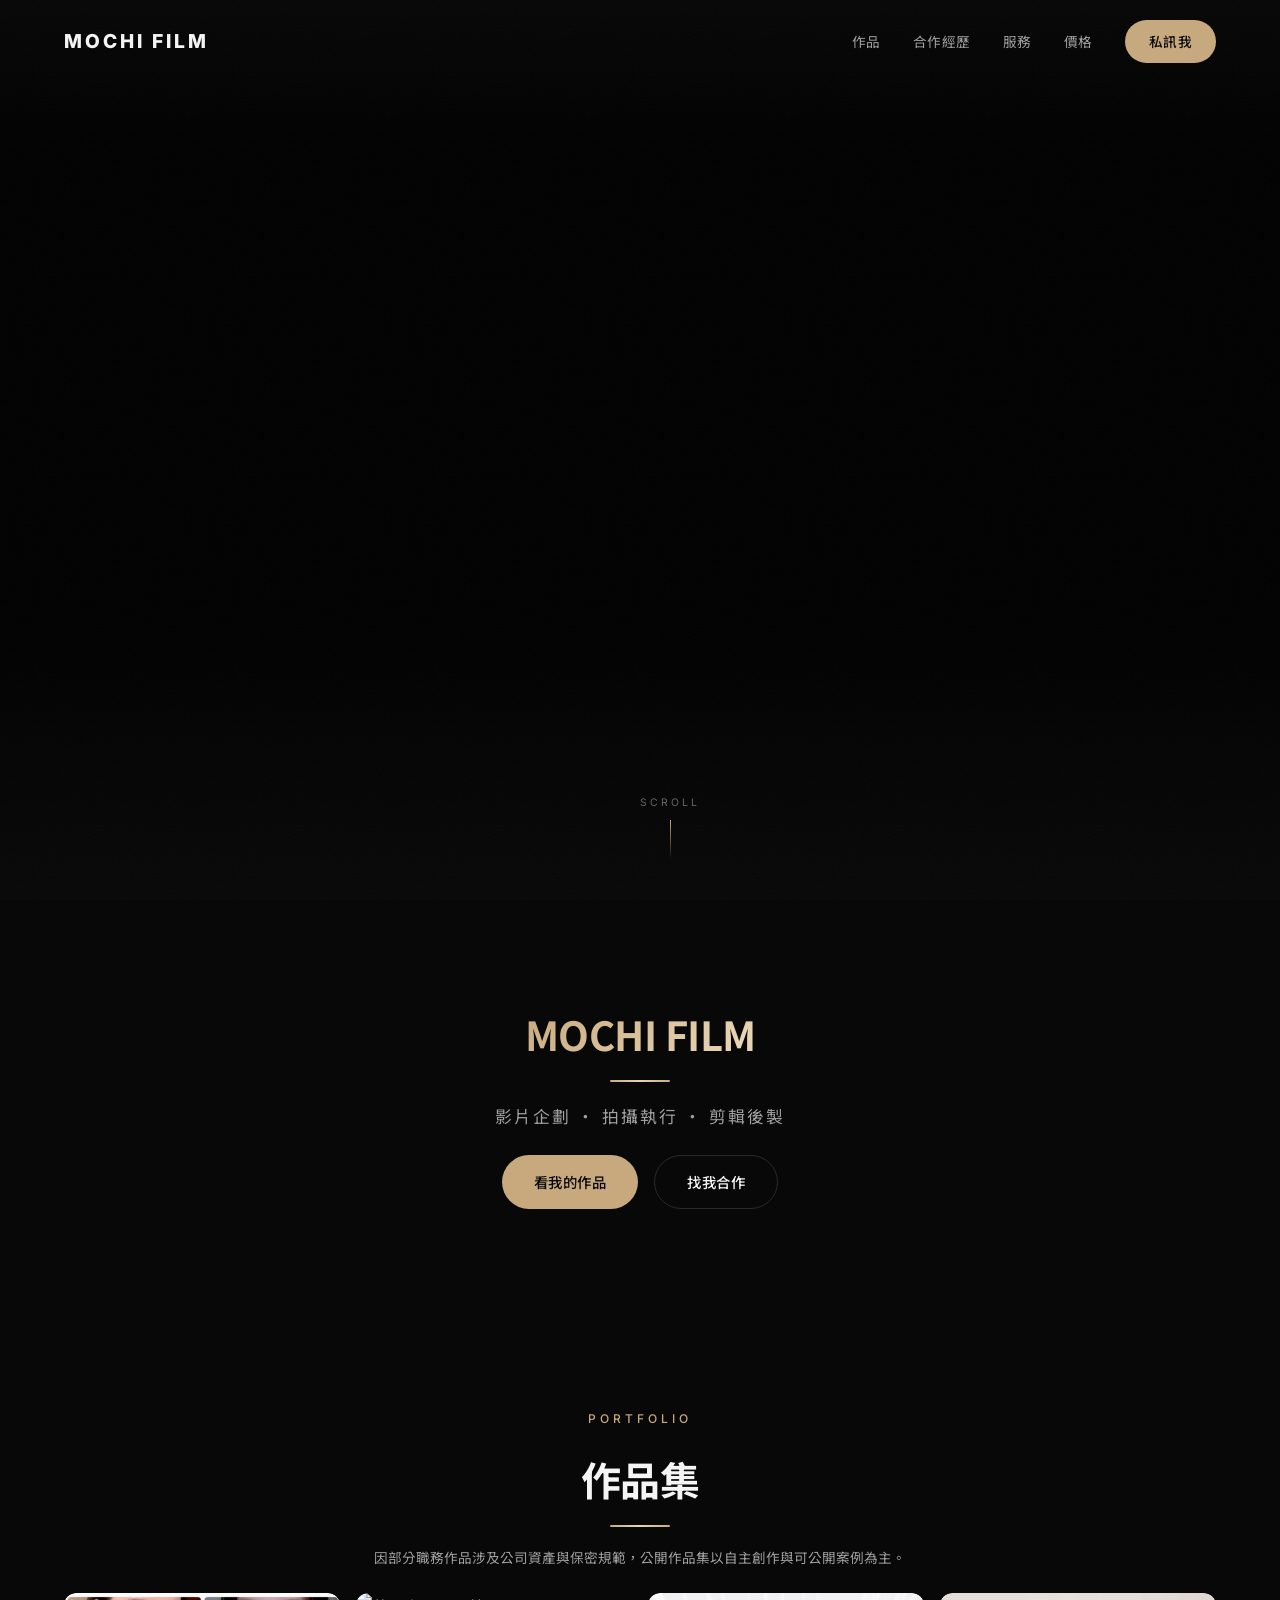
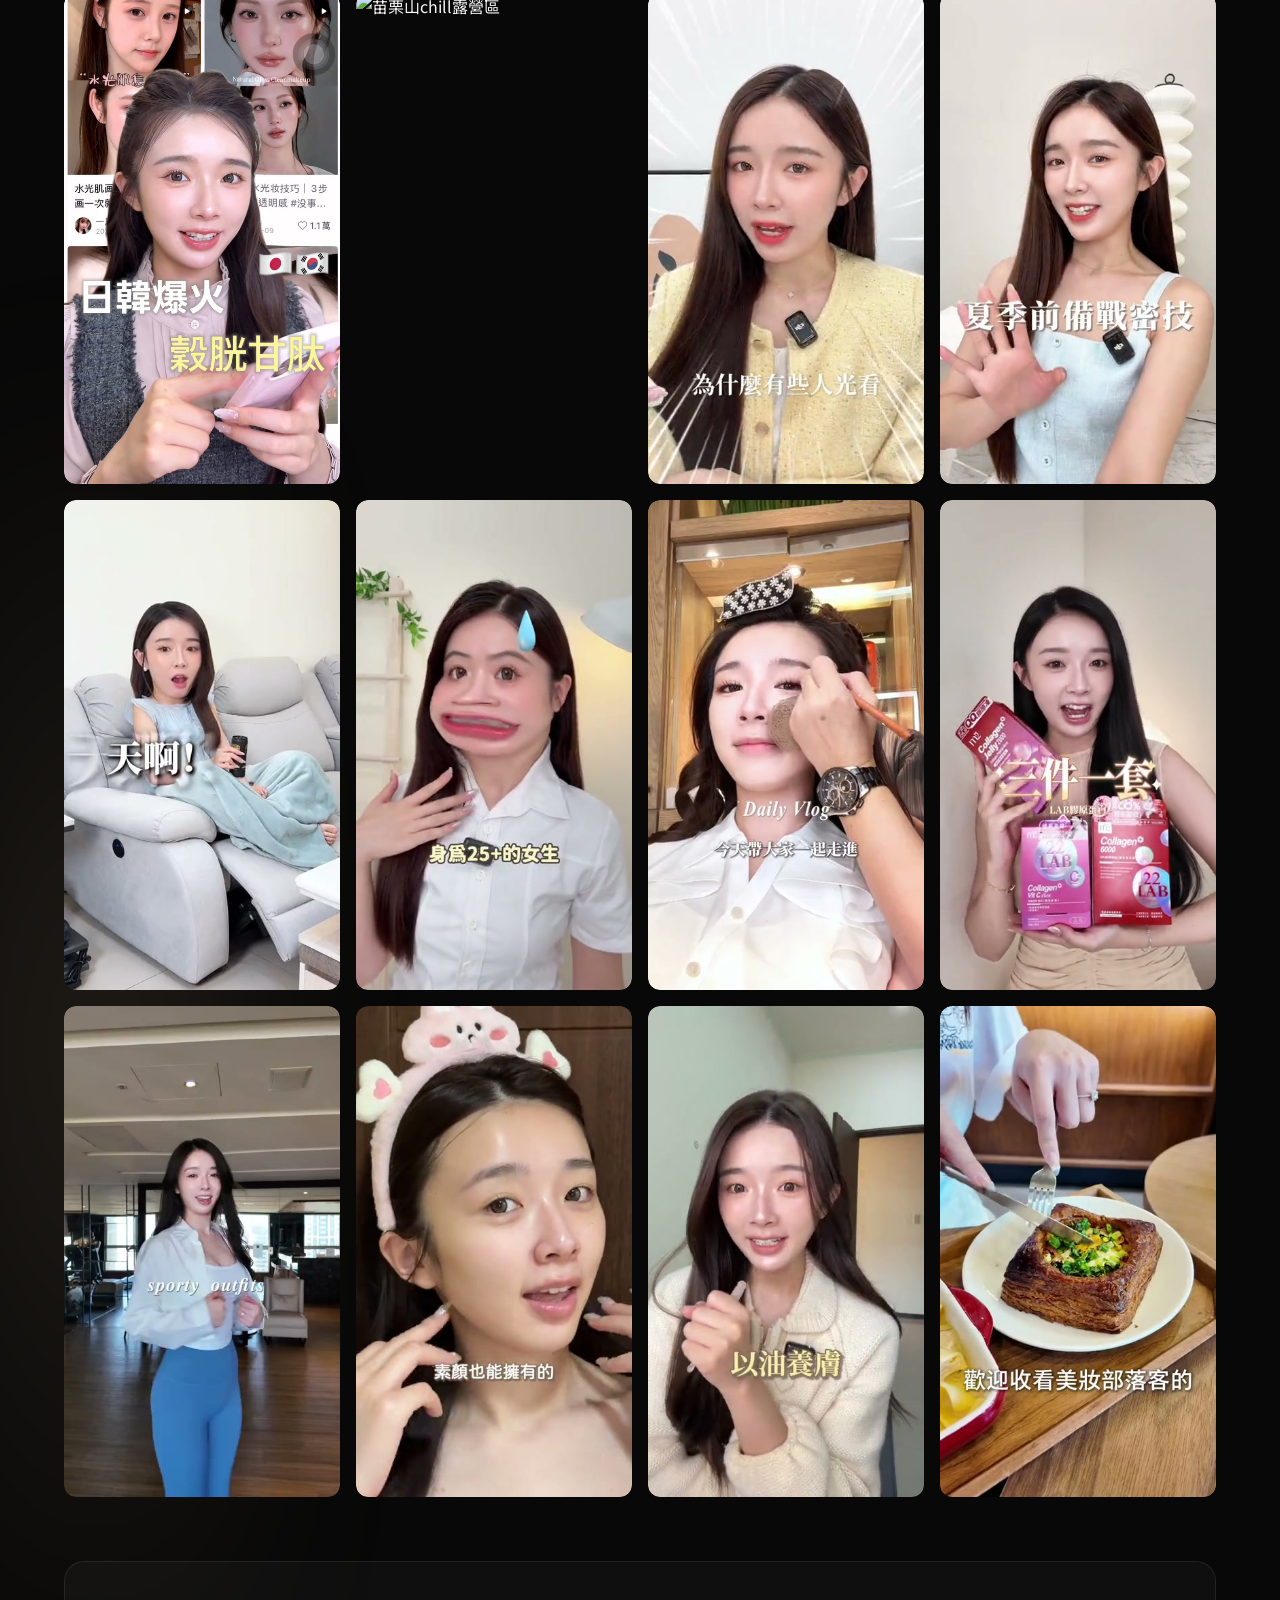
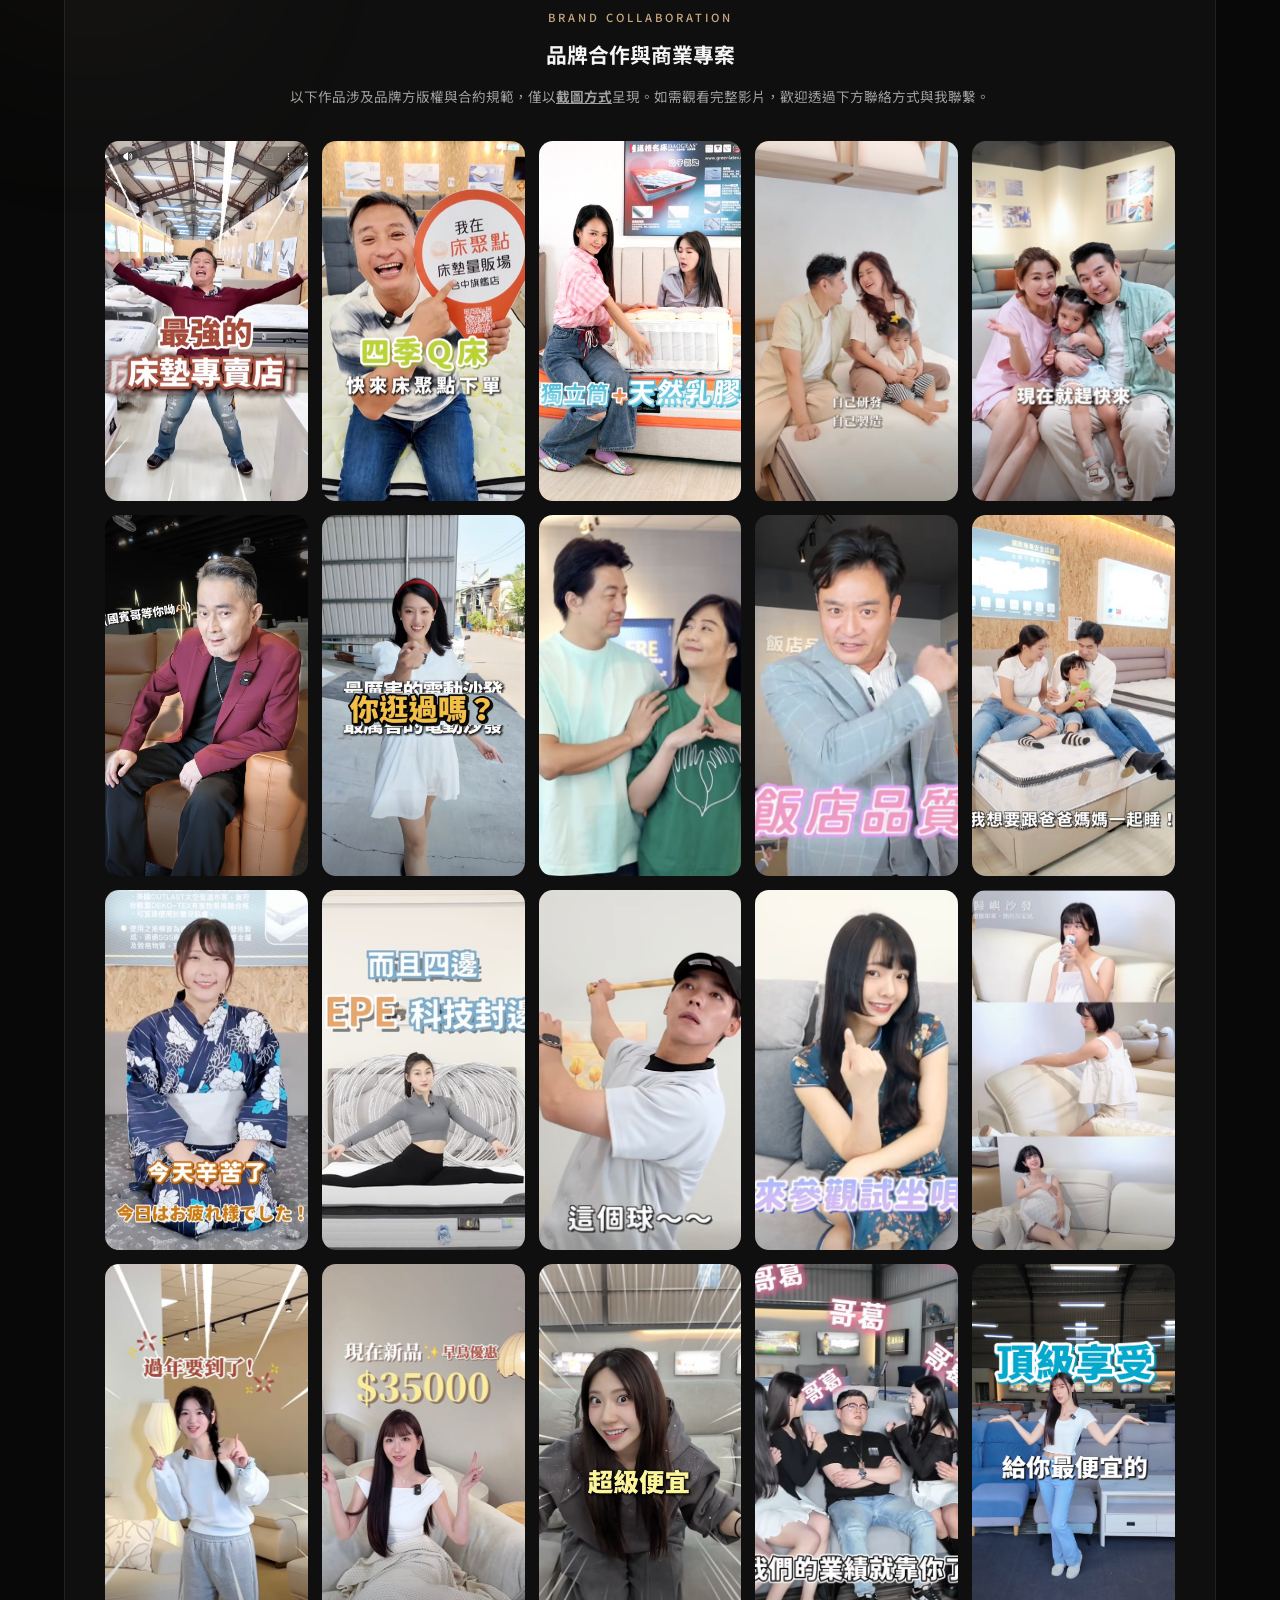
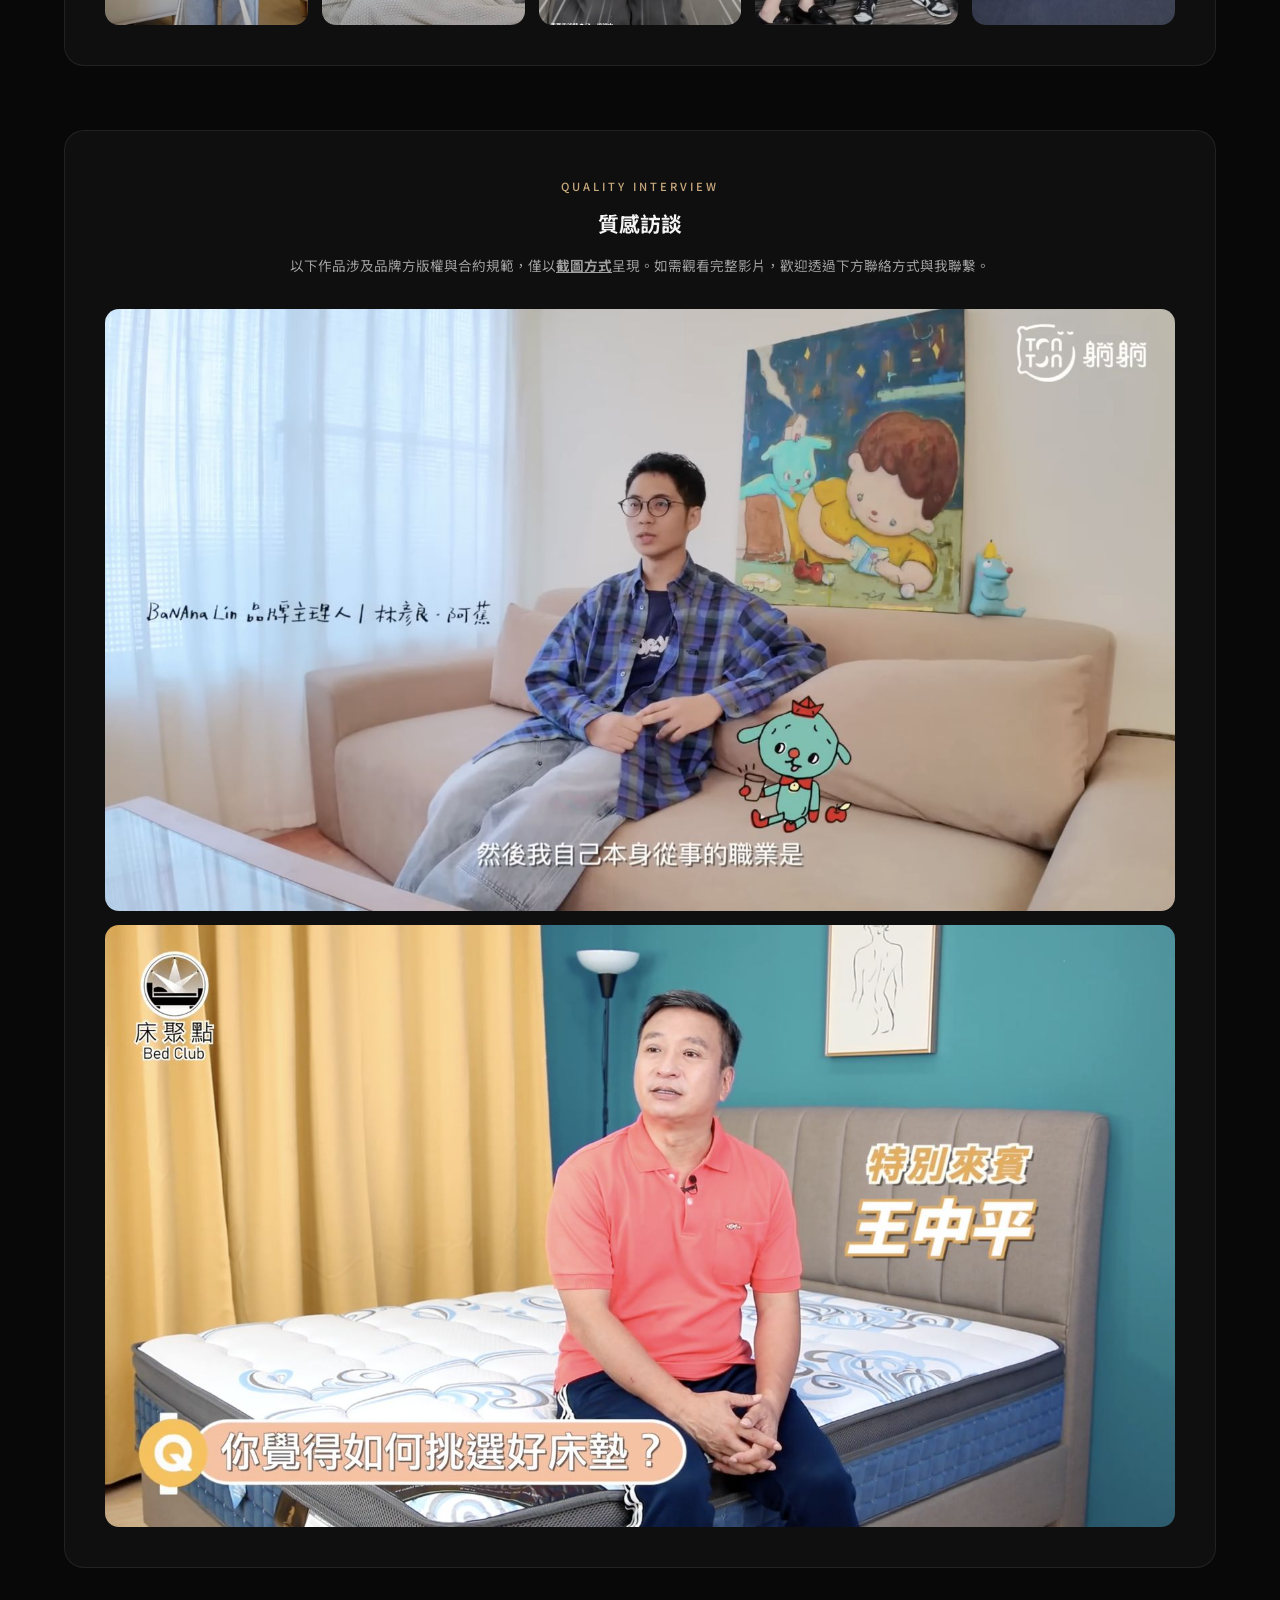
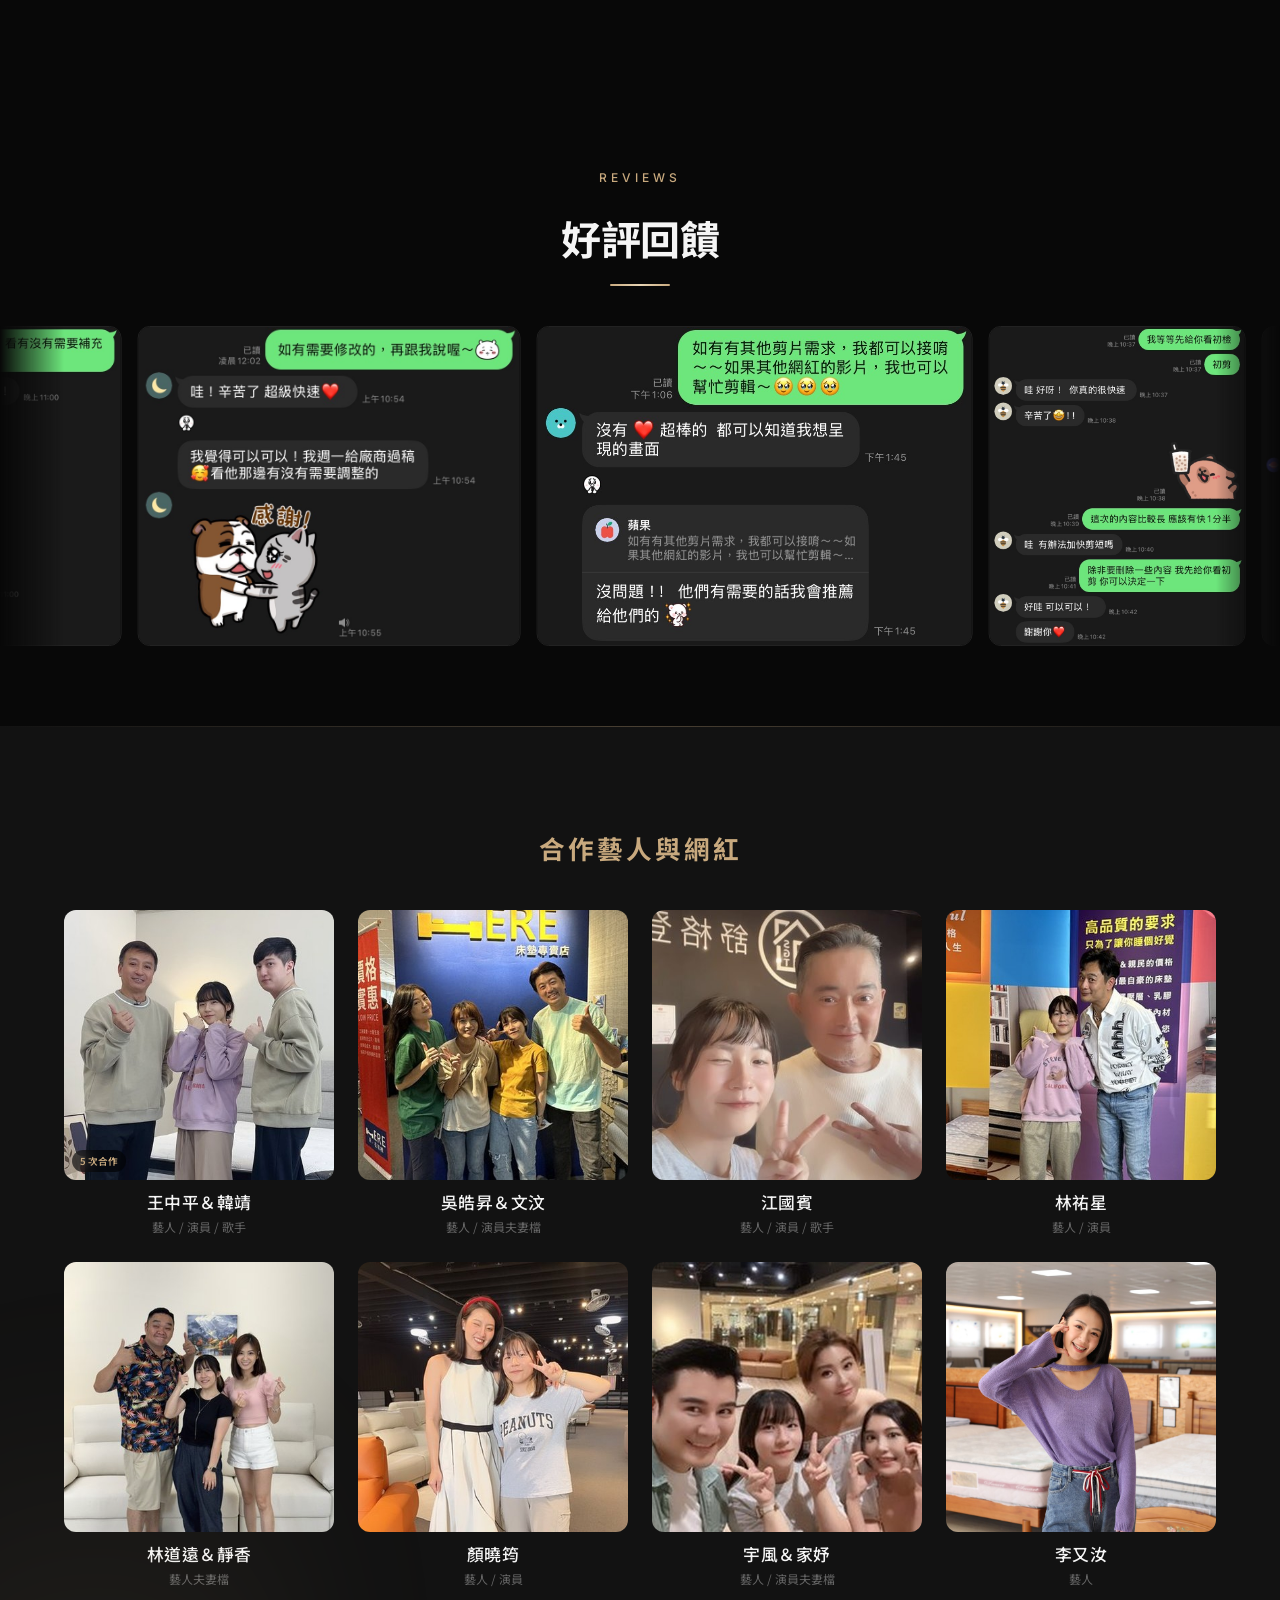
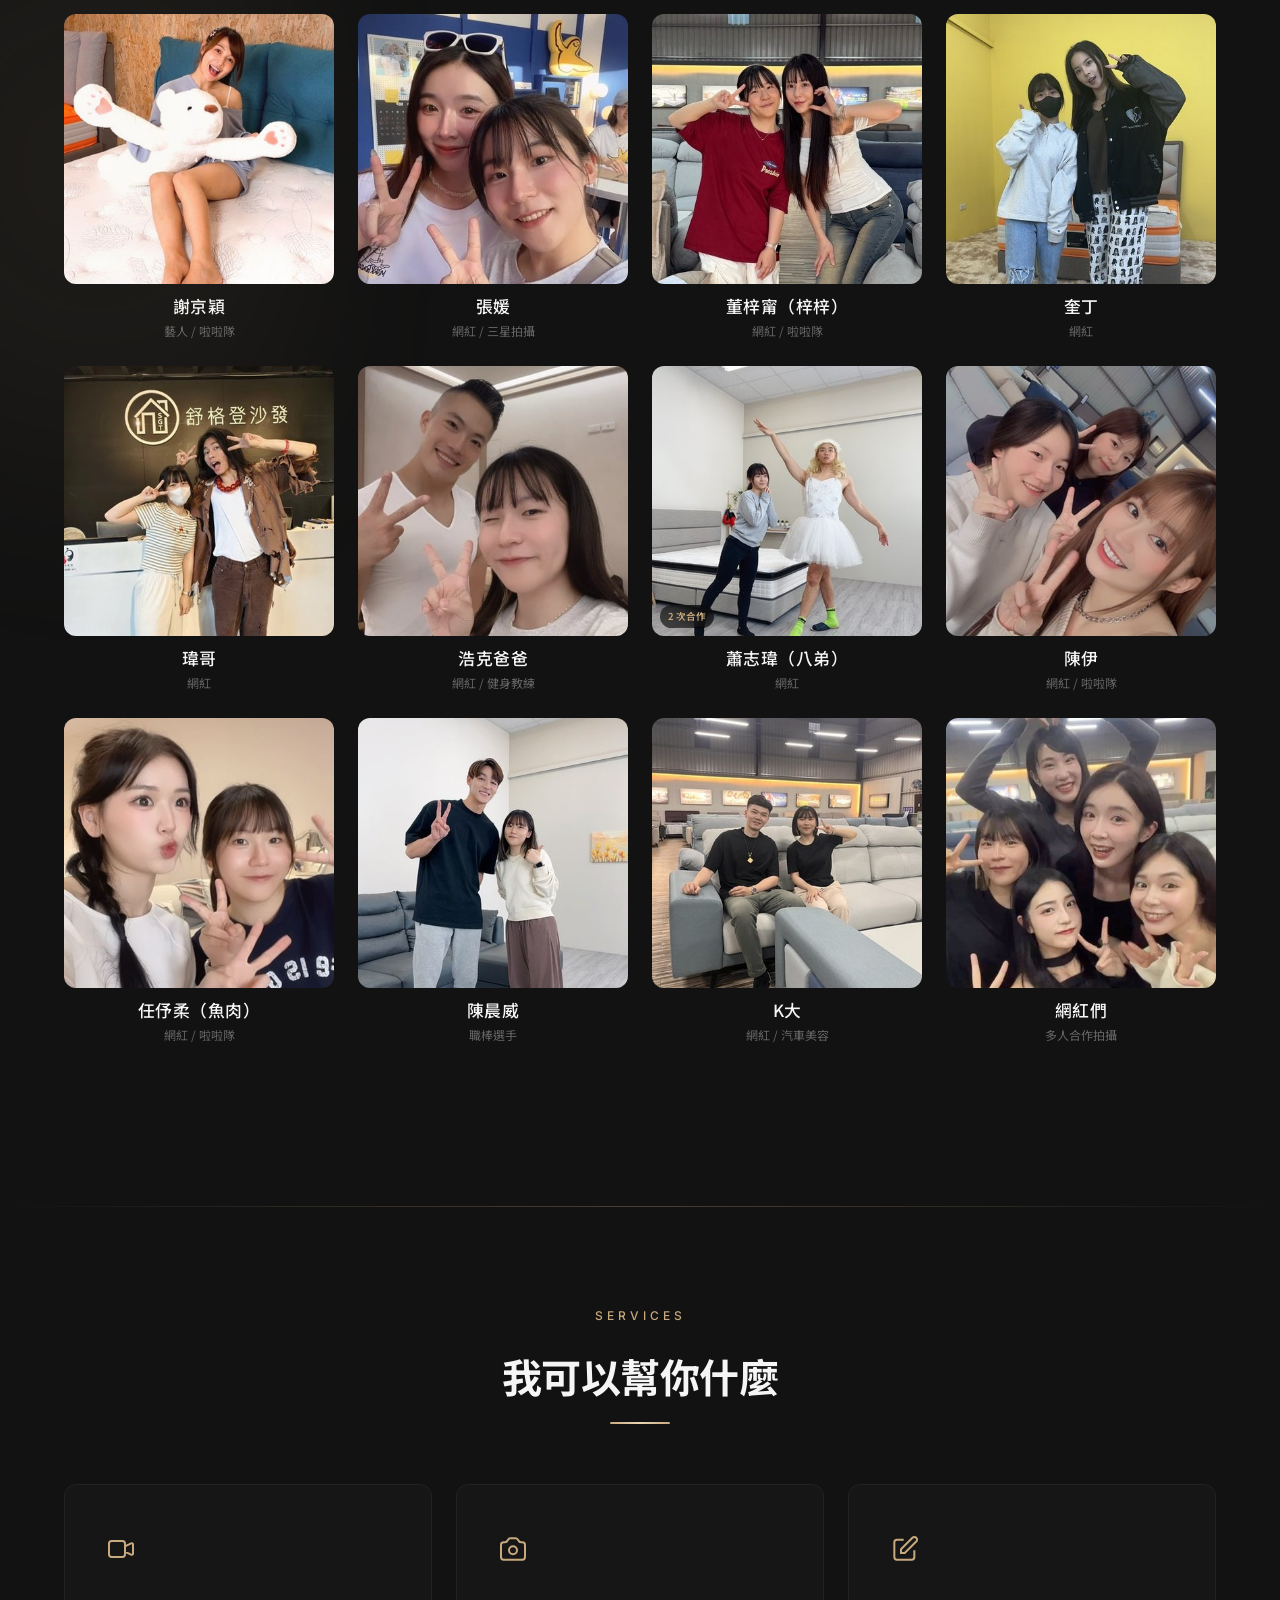
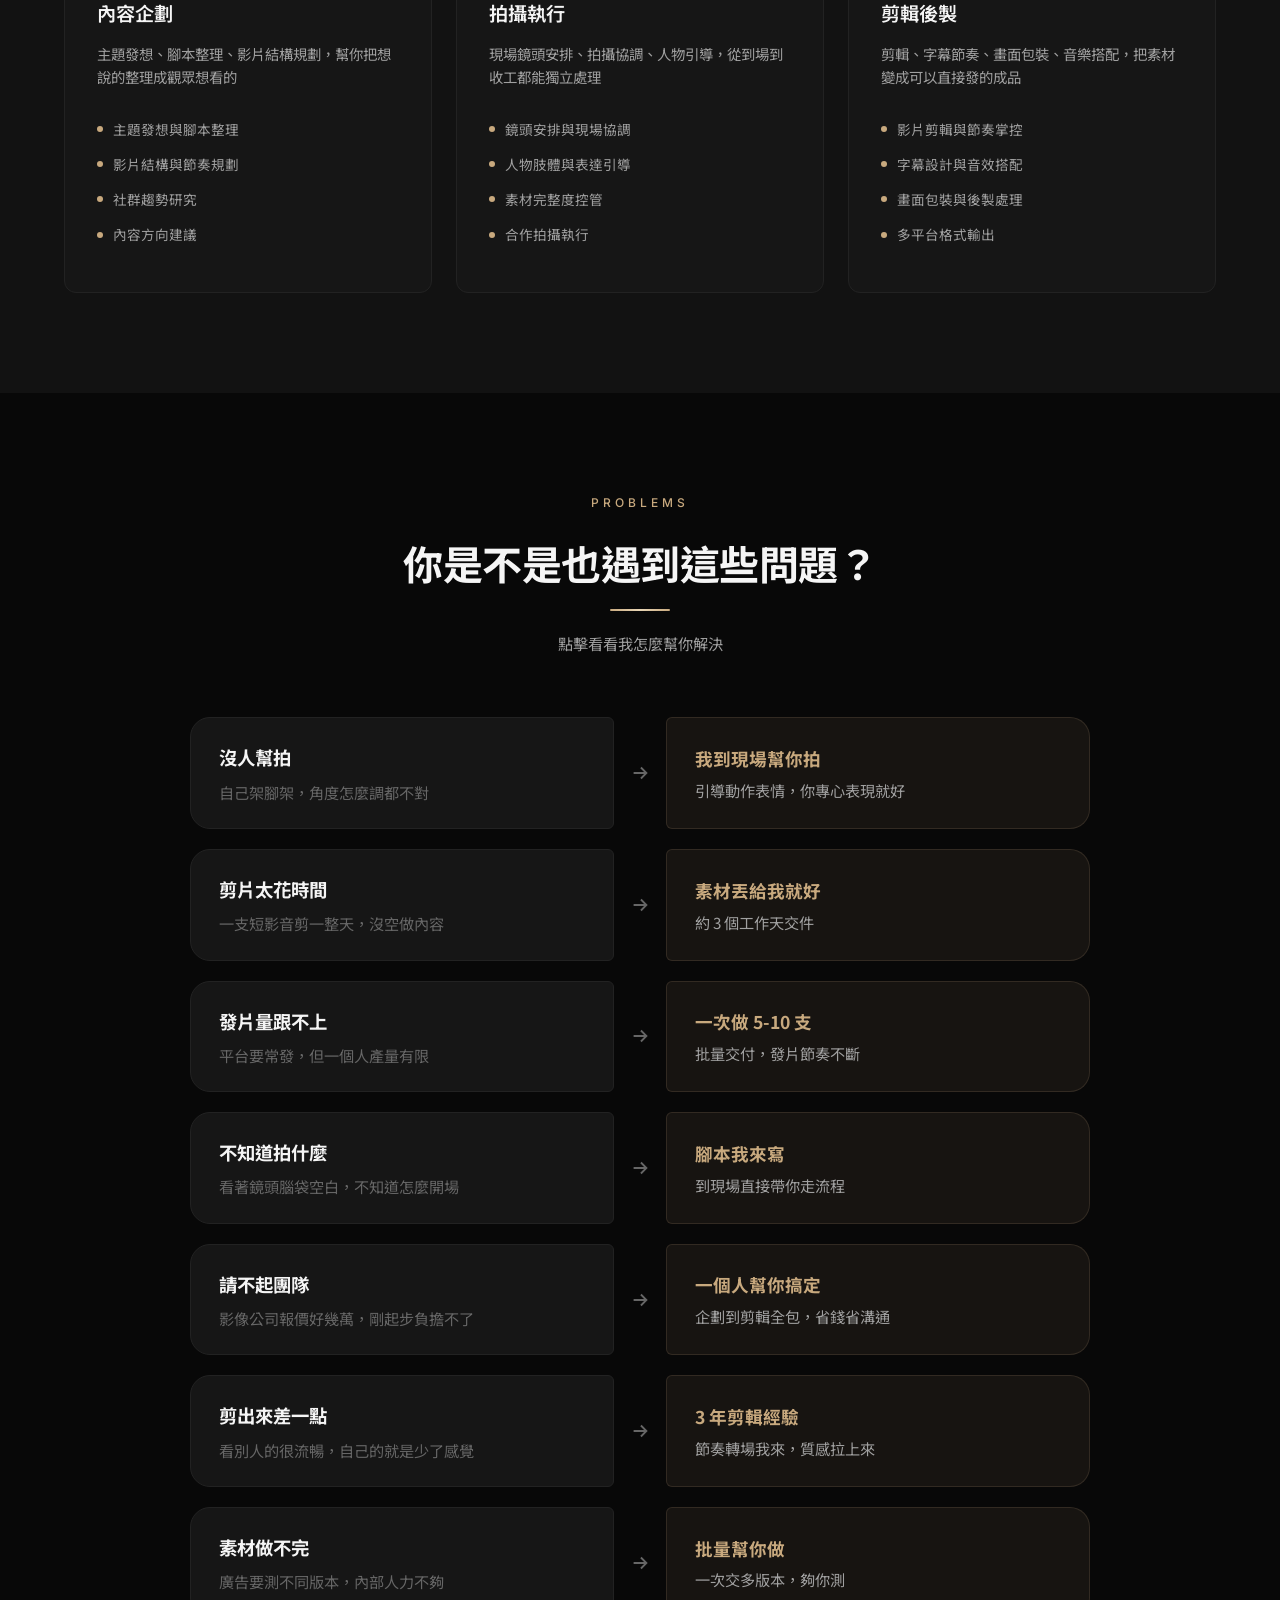
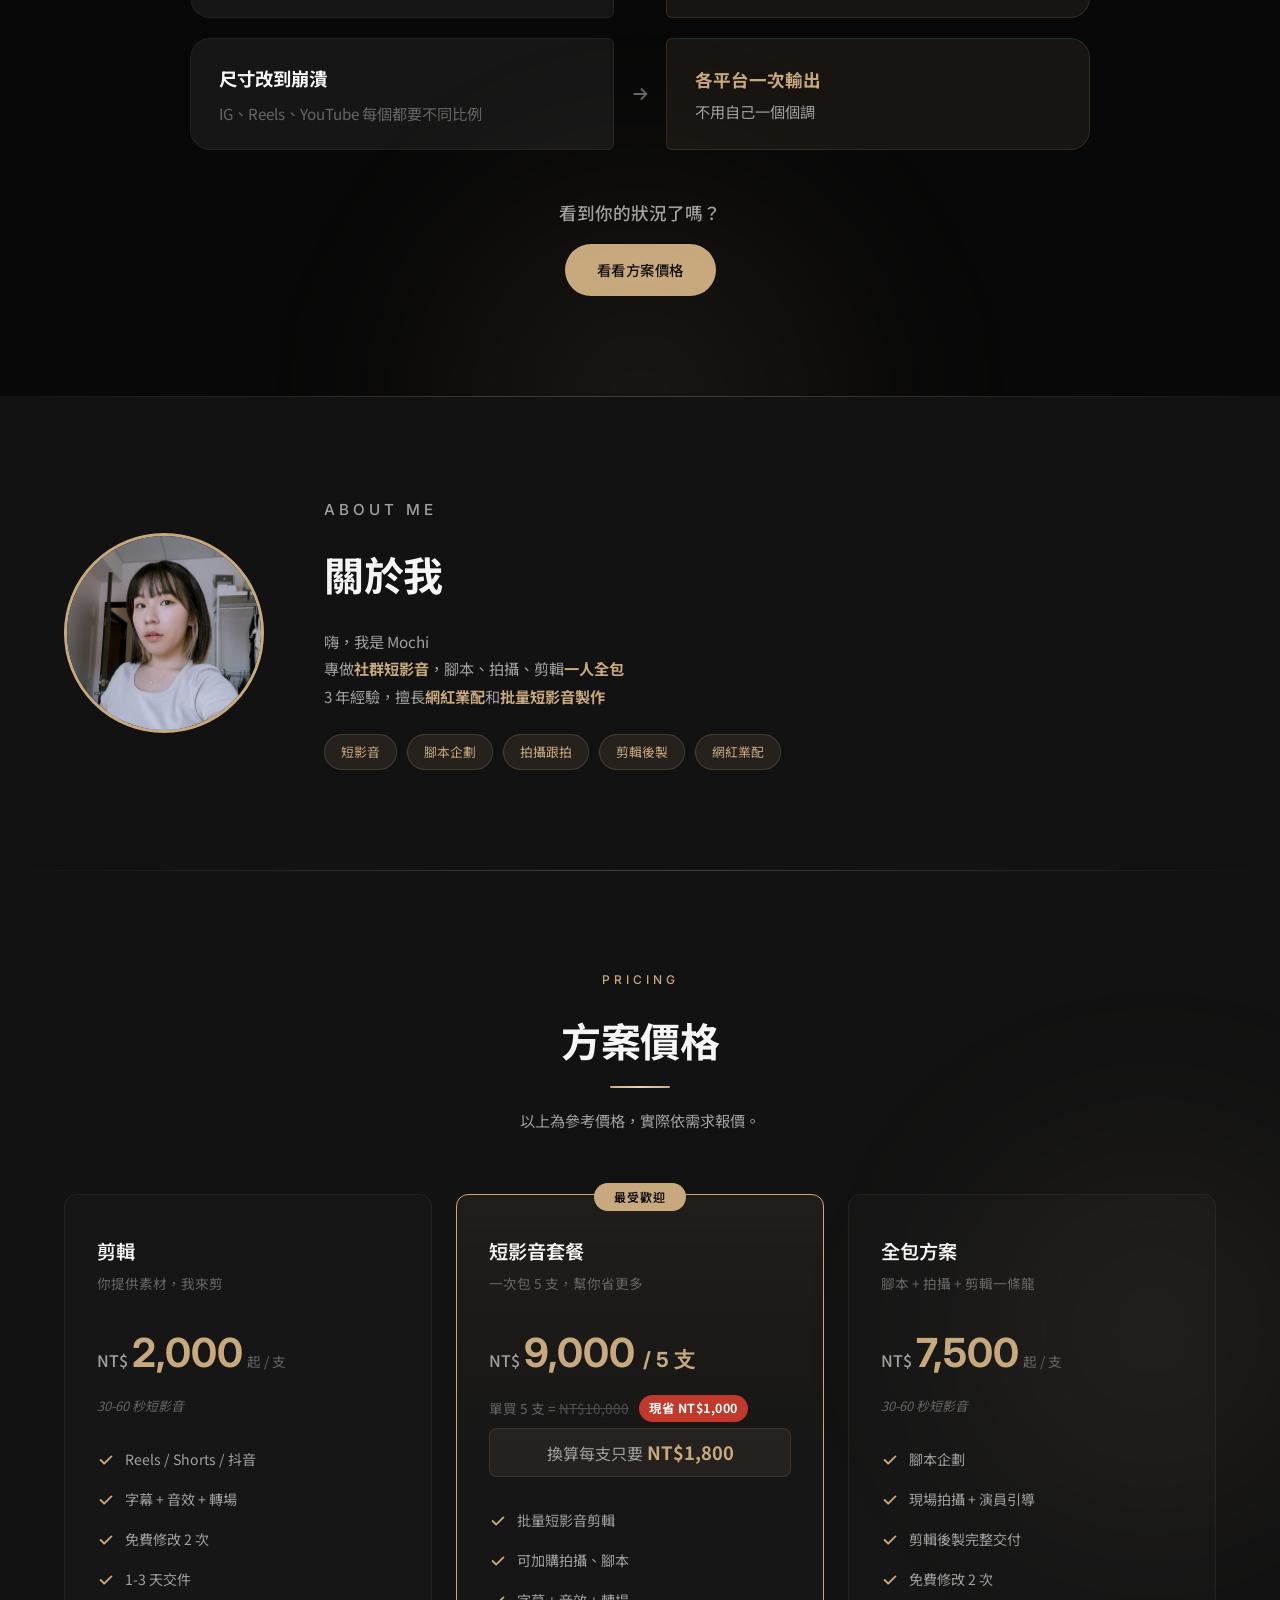
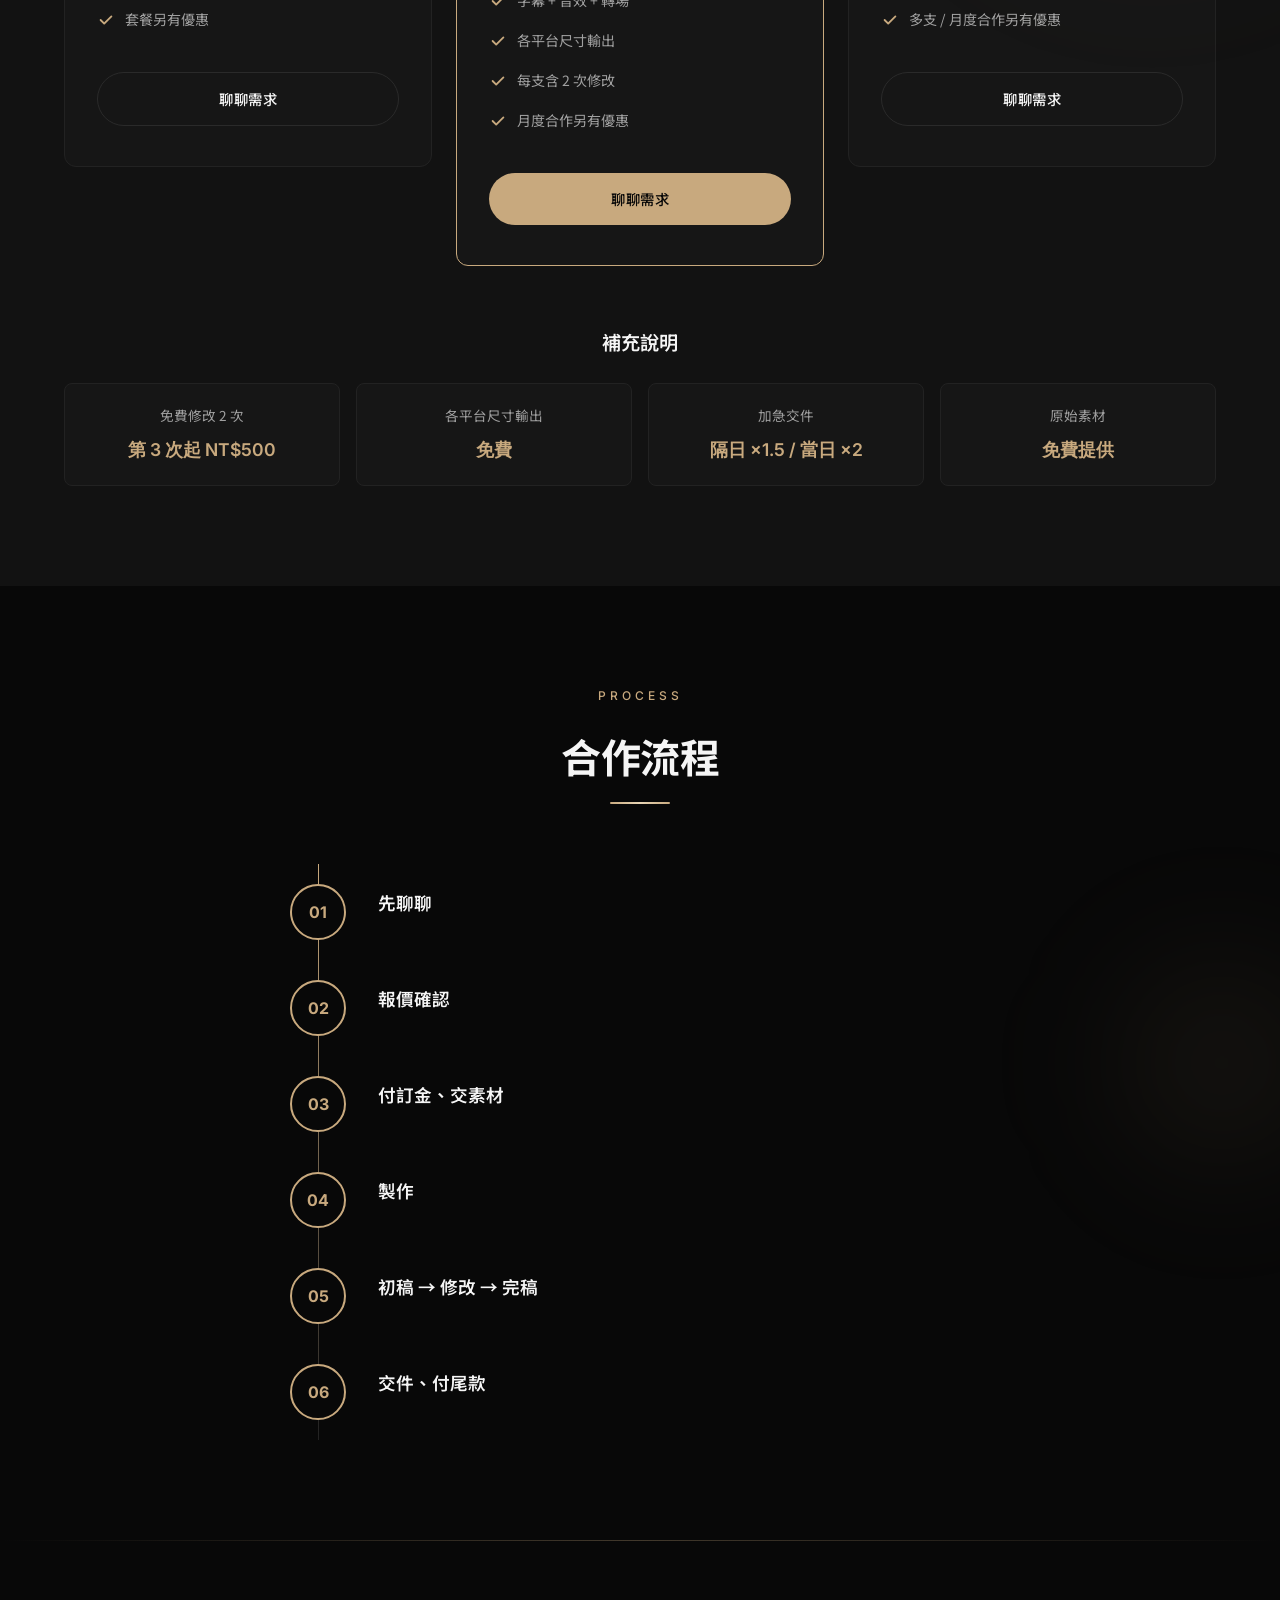
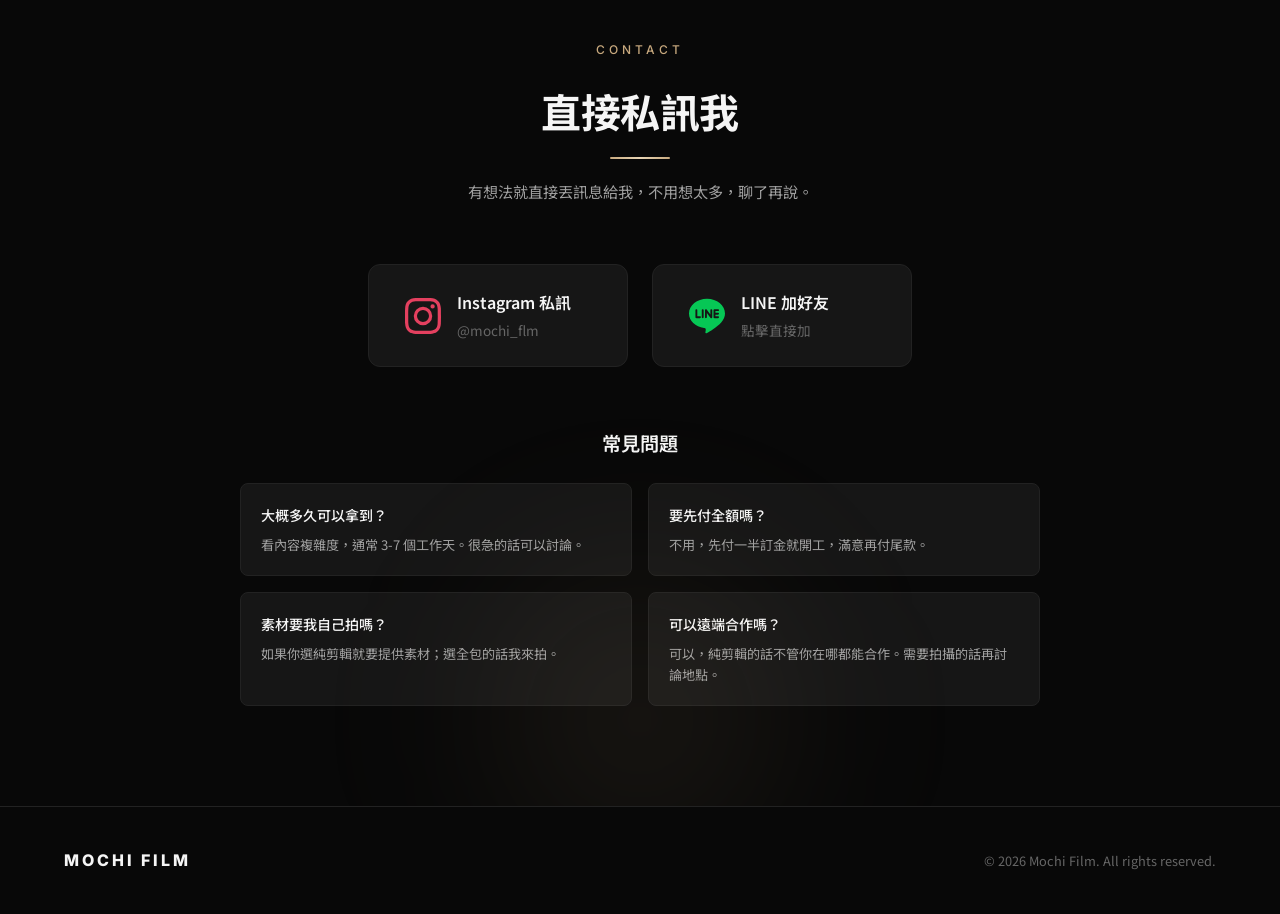
==== commit 3969a034: "方案價格：縮小展開卡片 + 左右滑動切換方案 - 展開後字體縮小（標題0.95rem、價格1.6rem） - 加入左右滑動切換：往左下一個、往右上一個 - 底部顯示「← 左右滑動切換方案 →」提示  " ====
--- a/index.html
+++ b/index.html
@@ -916,6 +916,7 @@
                         <a href="#contact" class="btn btn-outline btn-full">聊聊需求</a>
                     </div>
                 </div>
+                <div class="pricing-swipe-hint">← 左右滑動切換方案 →</div>
             </div>
 
             <!-- Desktop: full cards -->
--- a/style.css
+++ b/style.css
@@ -2691,18 +2691,32 @@
         border-color: var(--accent);
         box-shadow: 0 8px 30px rgba(200, 169, 126, 0.2);
         background: linear-gradient(180deg, rgba(200, 169, 126, 0.1) 0%, var(--bg-card) 40%);
-        padding: 24px 20px;
+        padding: 18px 16px;
         animation: cardFlip 0.5s cubic-bezier(0.16, 1, 0.3, 1) forwards;
     }
 
     .pricing-compact-card.expanded .pricing-compact-label {
-        font-size: 1.1rem;
+        font-size: 0.95rem;
         color: var(--accent);
     }
 
     .pricing-compact-card.expanded .pricing-compact-price strong {
-        font-size: 2rem;
+        font-size: 1.6rem;
         text-shadow: 0 0 12px rgba(200, 169, 126, 0.4);
+    }
+
+    /* 滑動提示 */
+    .pricing-swipe-hint {
+        display: none;
+        text-align: center;
+        font-size: 0.7rem;
+        color: var(--text-muted);
+        margin-top: 8px;
+        letter-spacing: 1px;
+    }
+
+    .pricing-compact.has-expanded .pricing-swipe-hint {
+        display: block;
     }
 
     .pricing-compact-card.expanded .pricing-compact-detail {
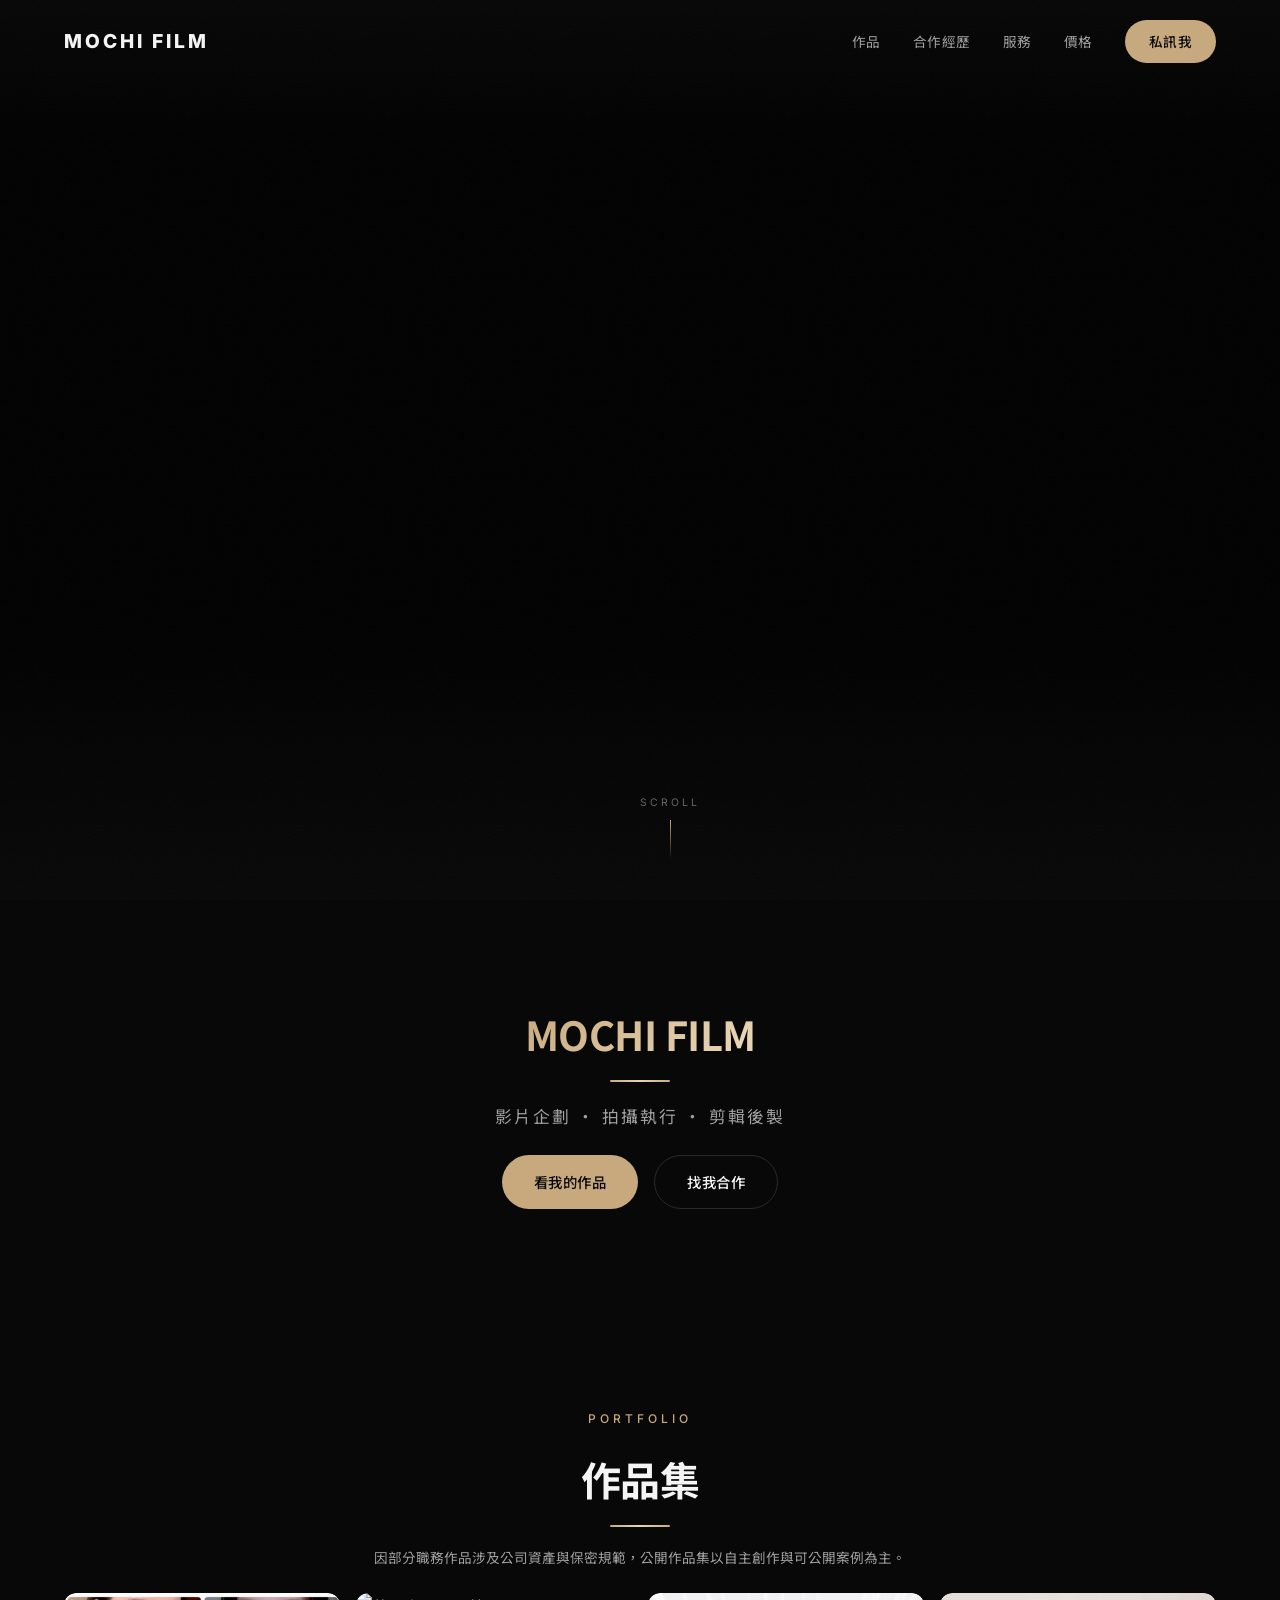
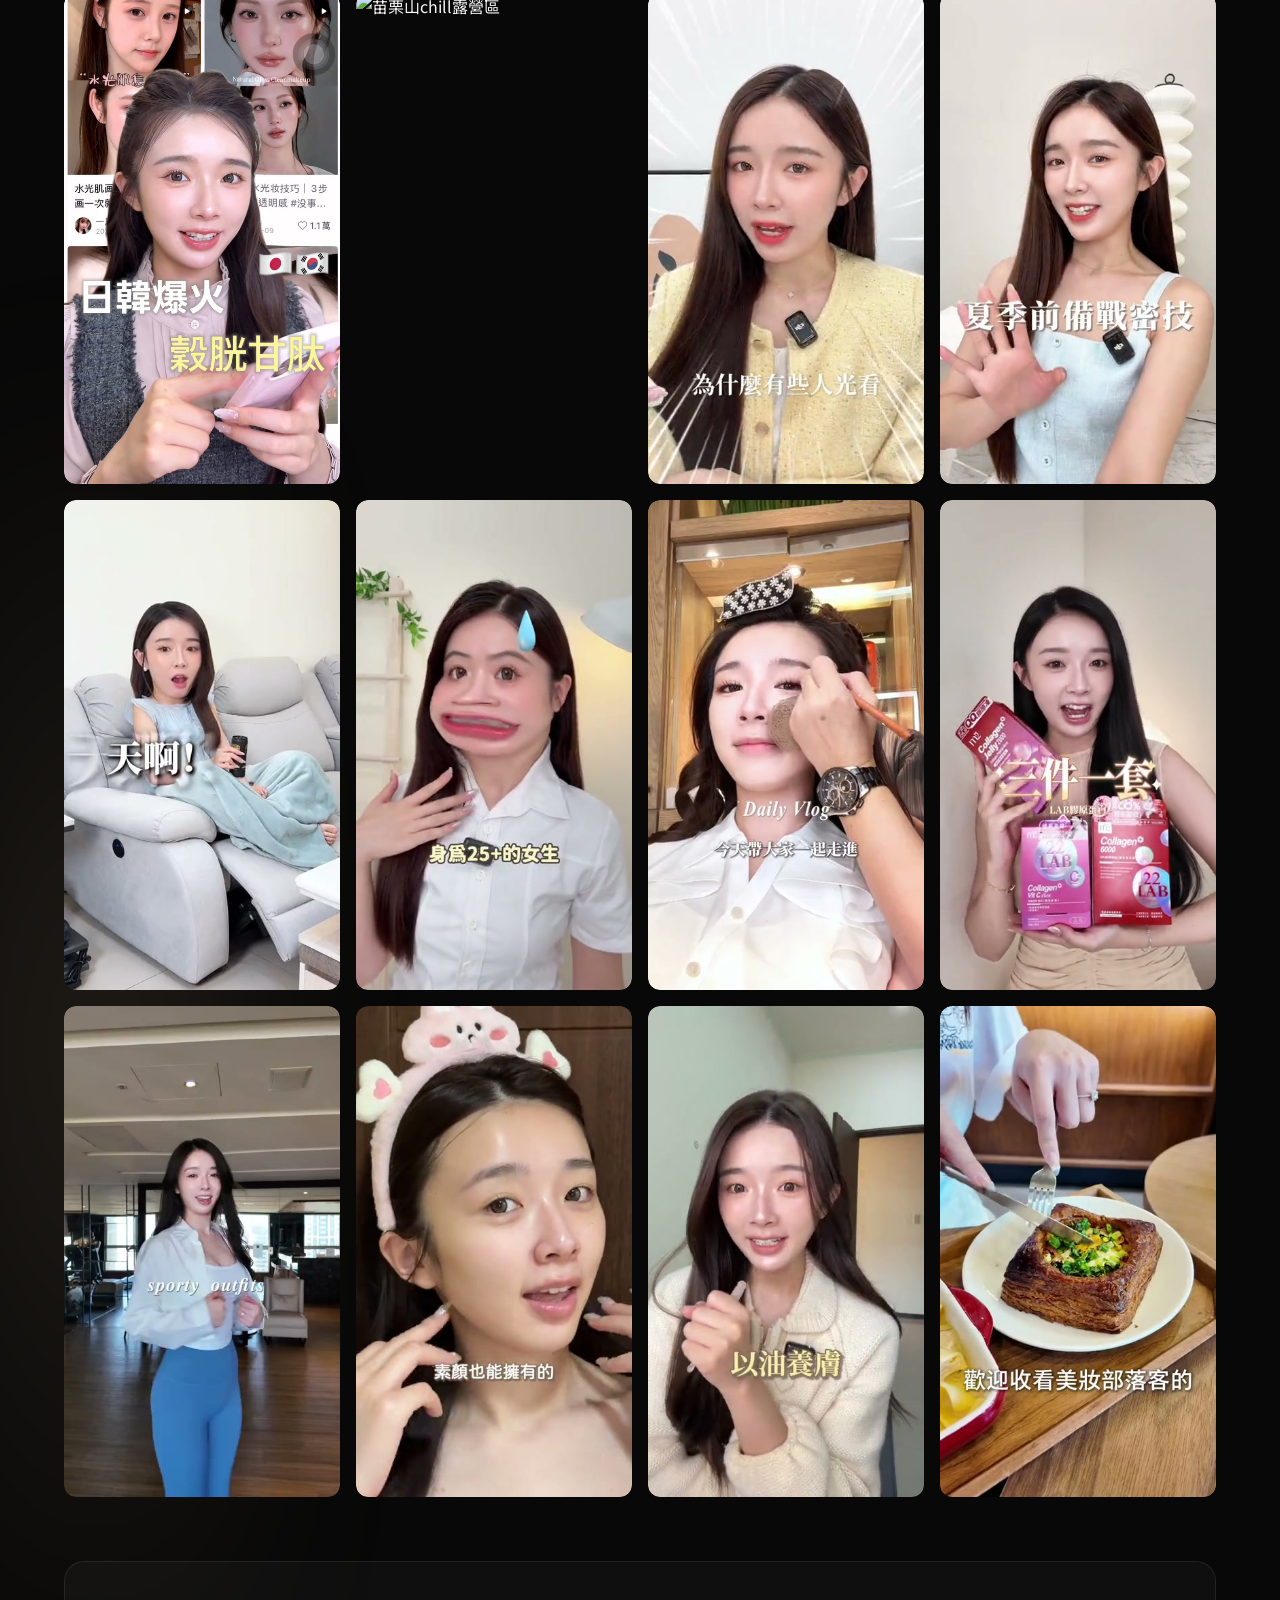
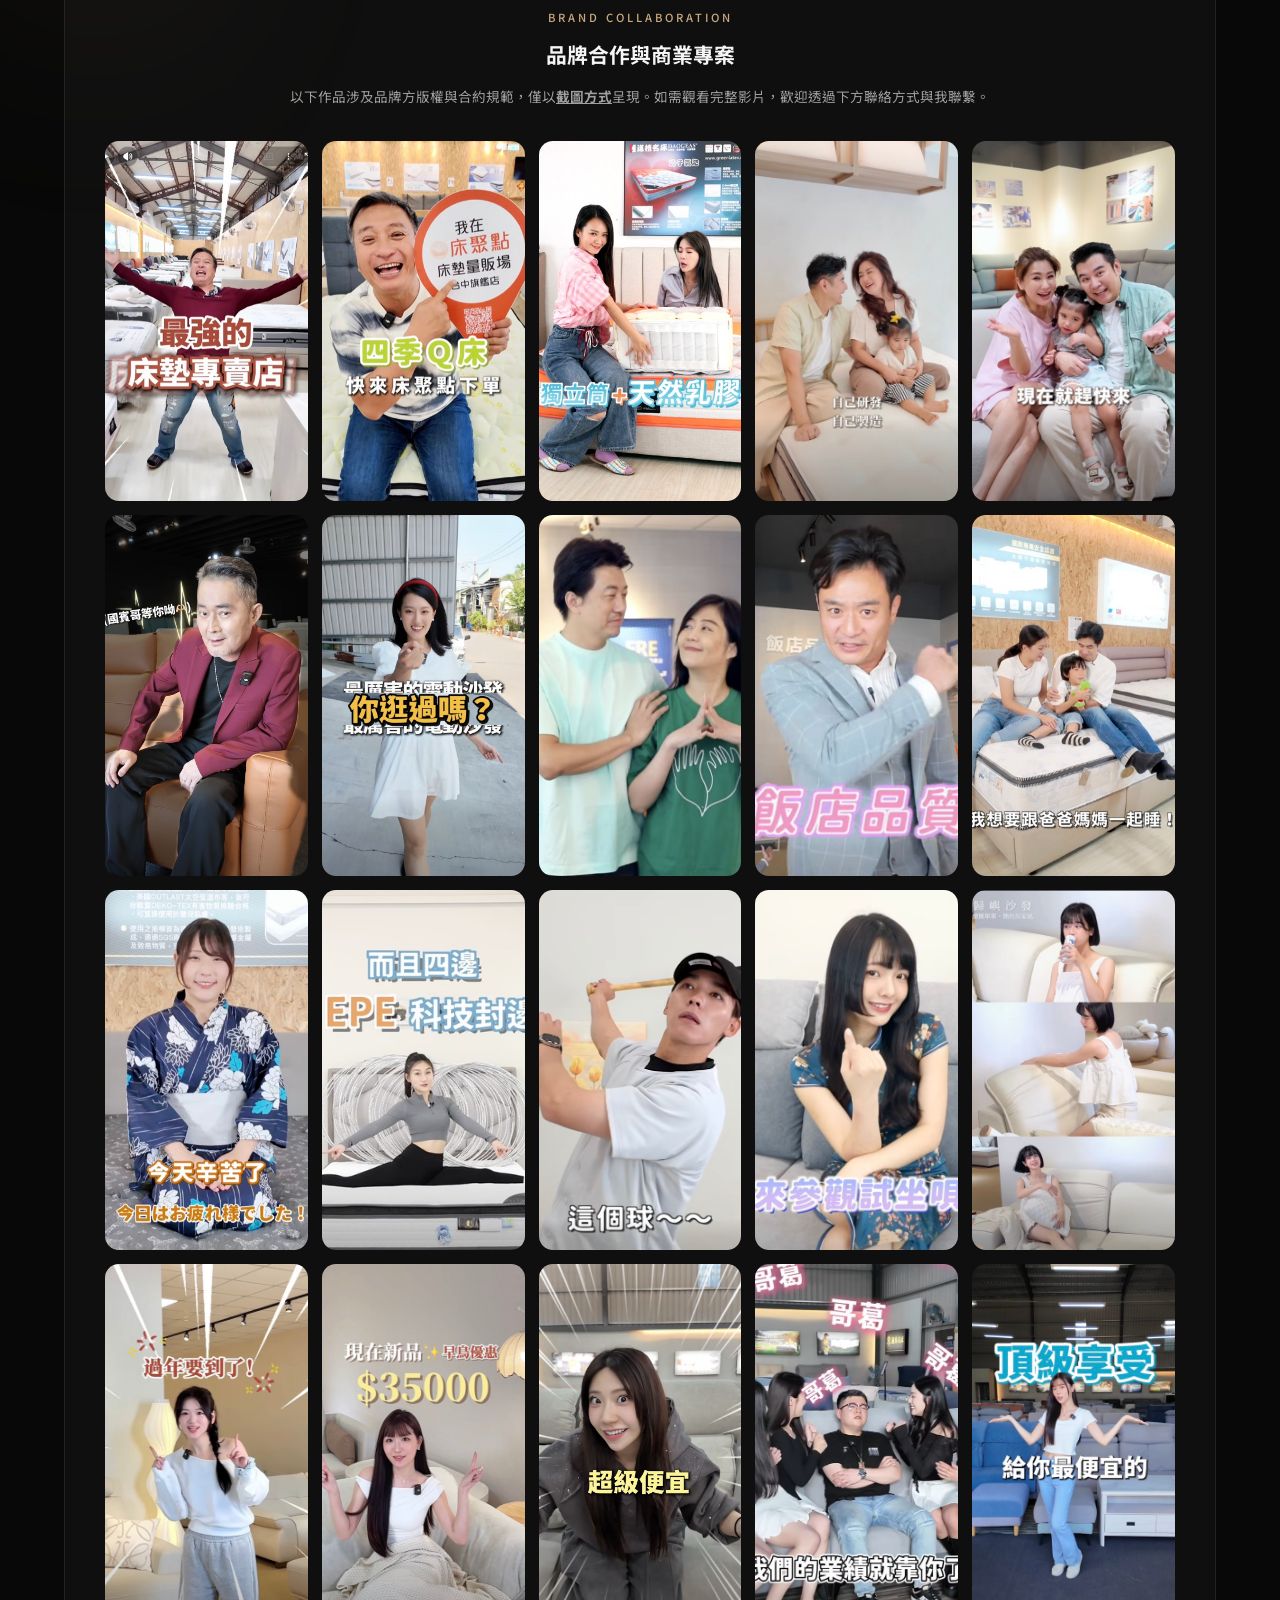
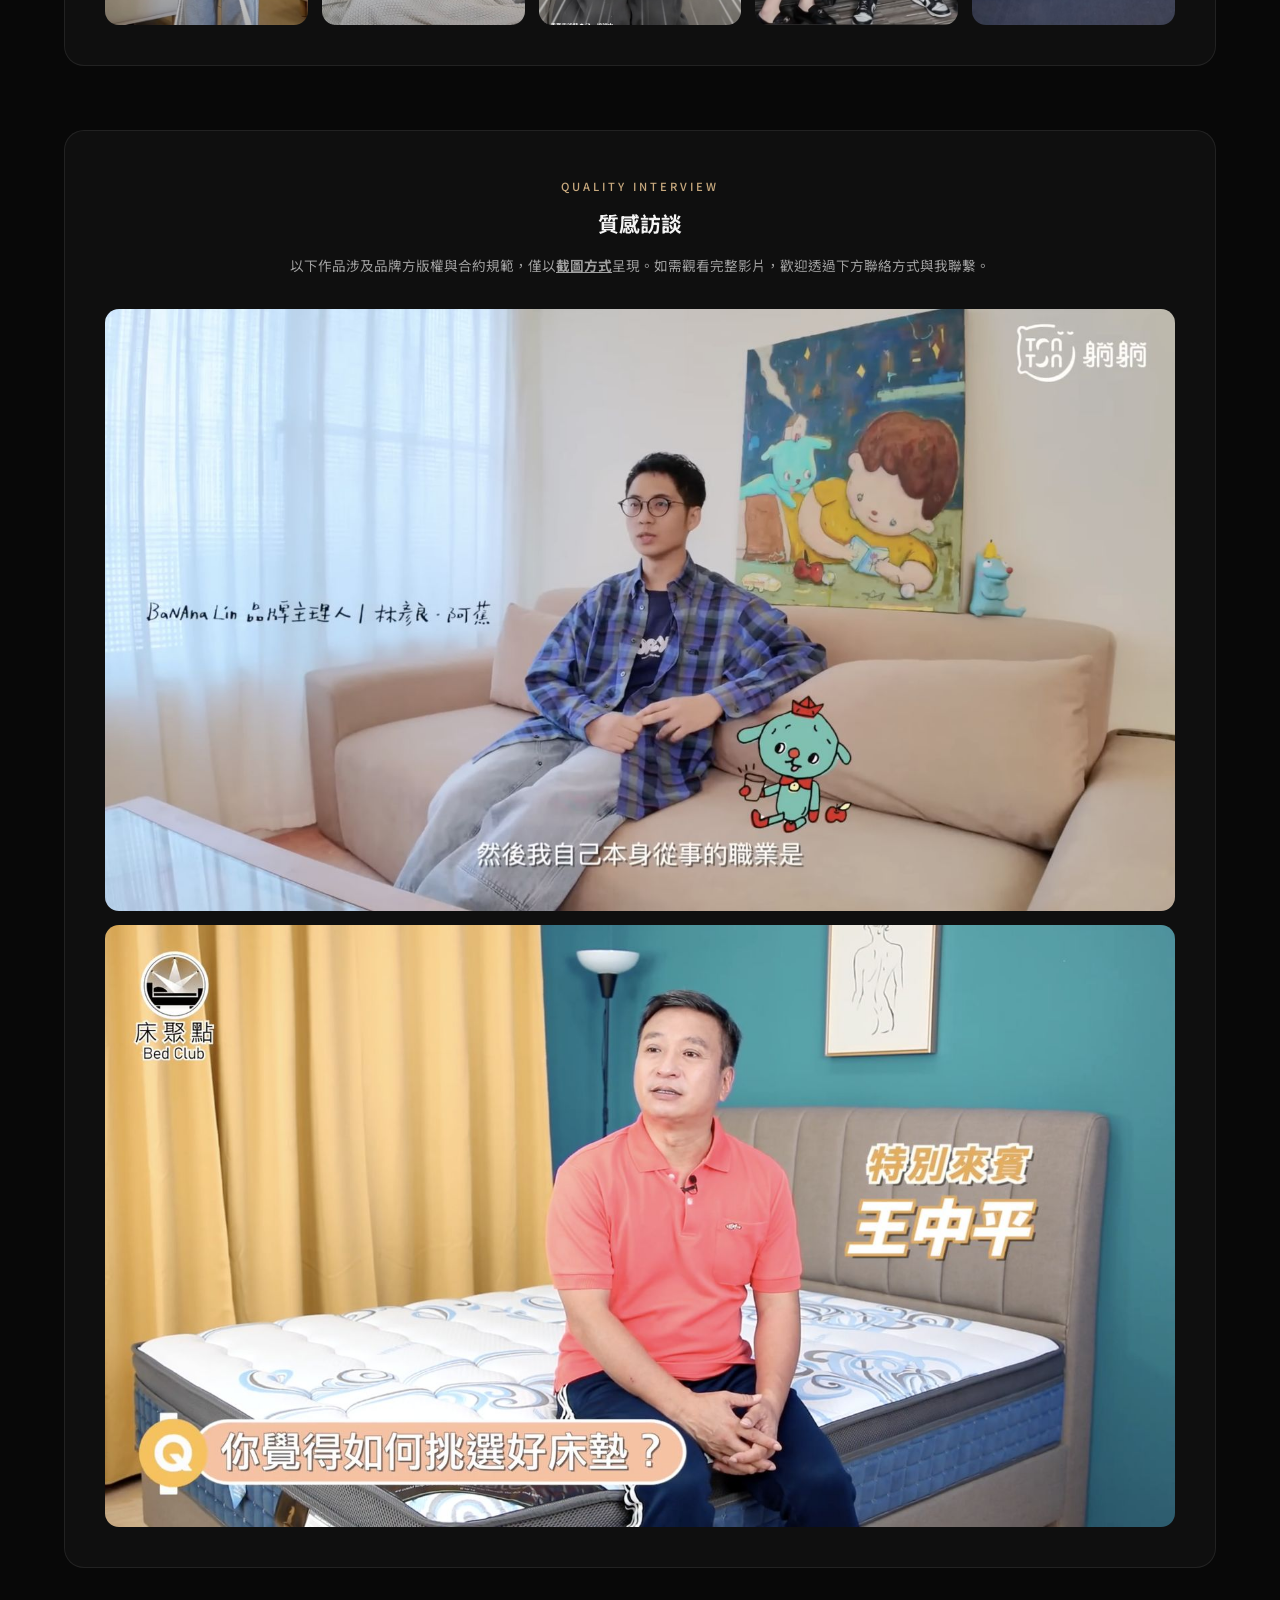
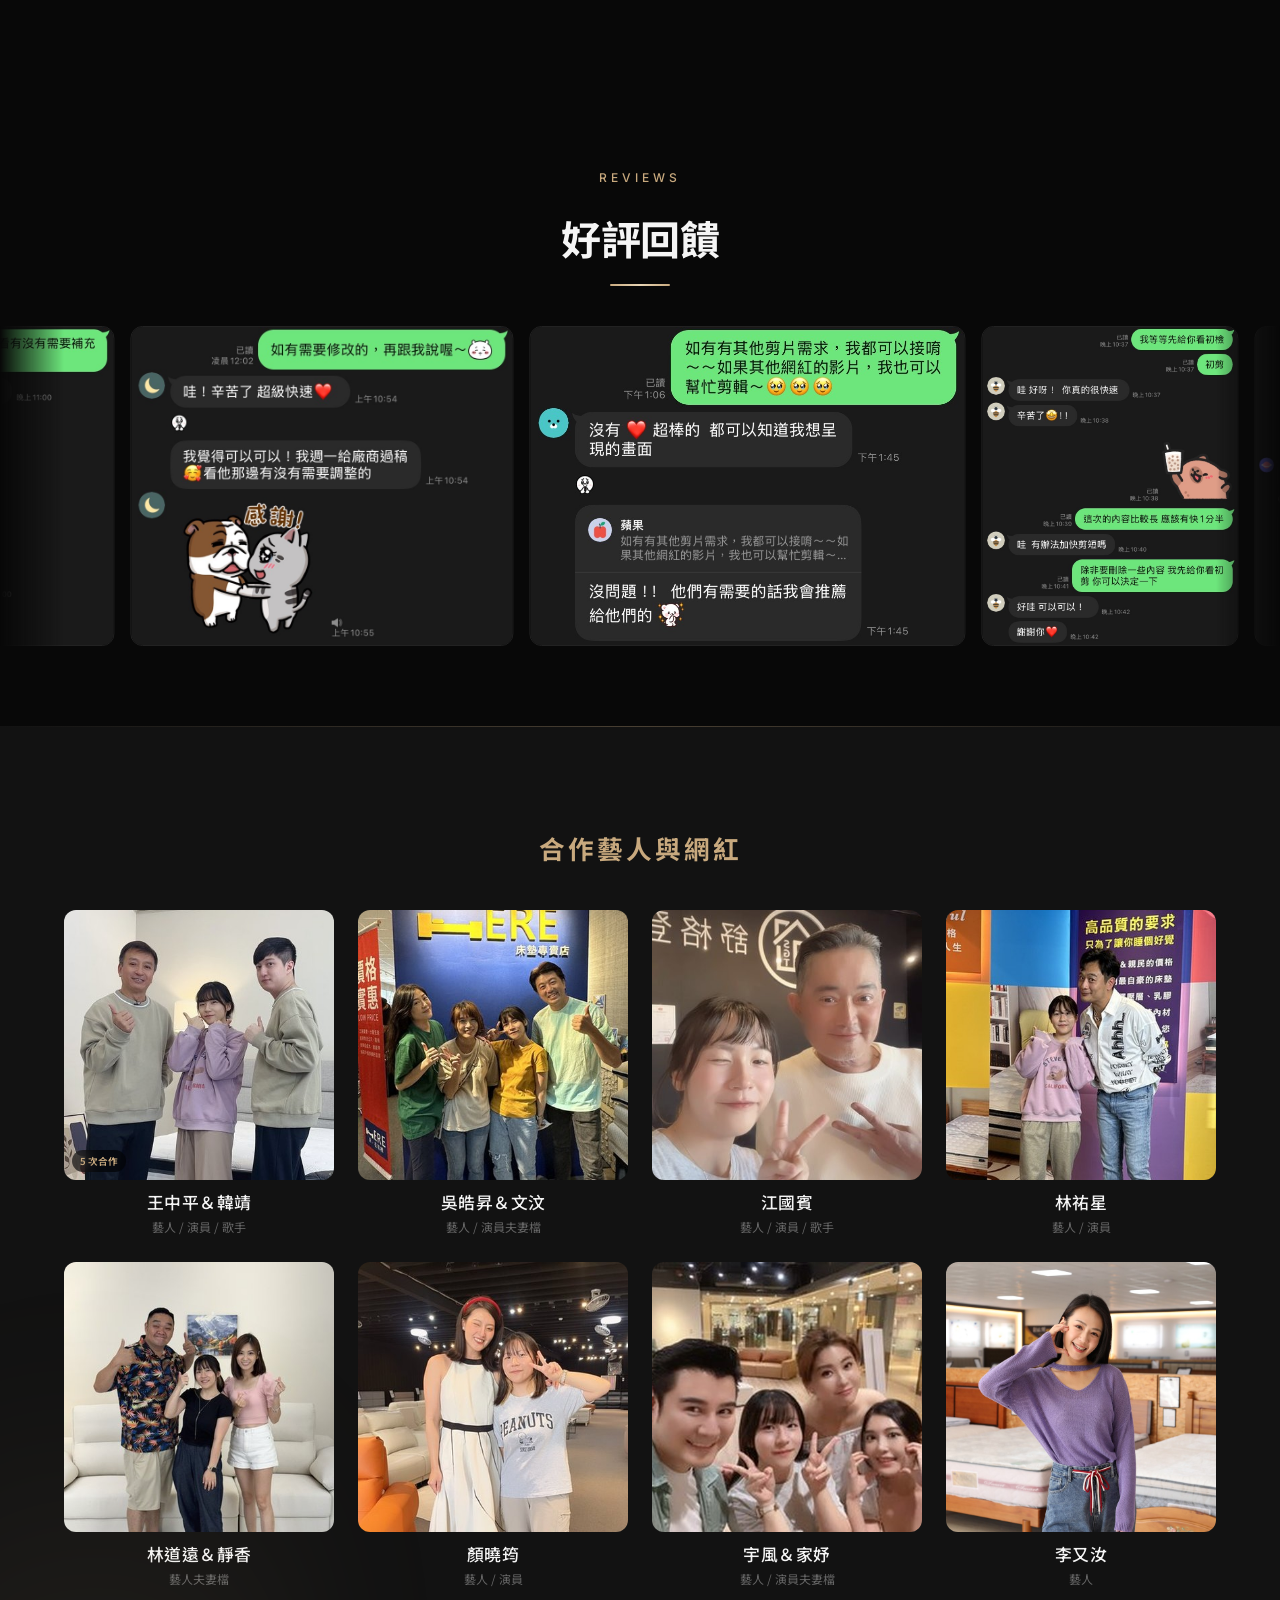
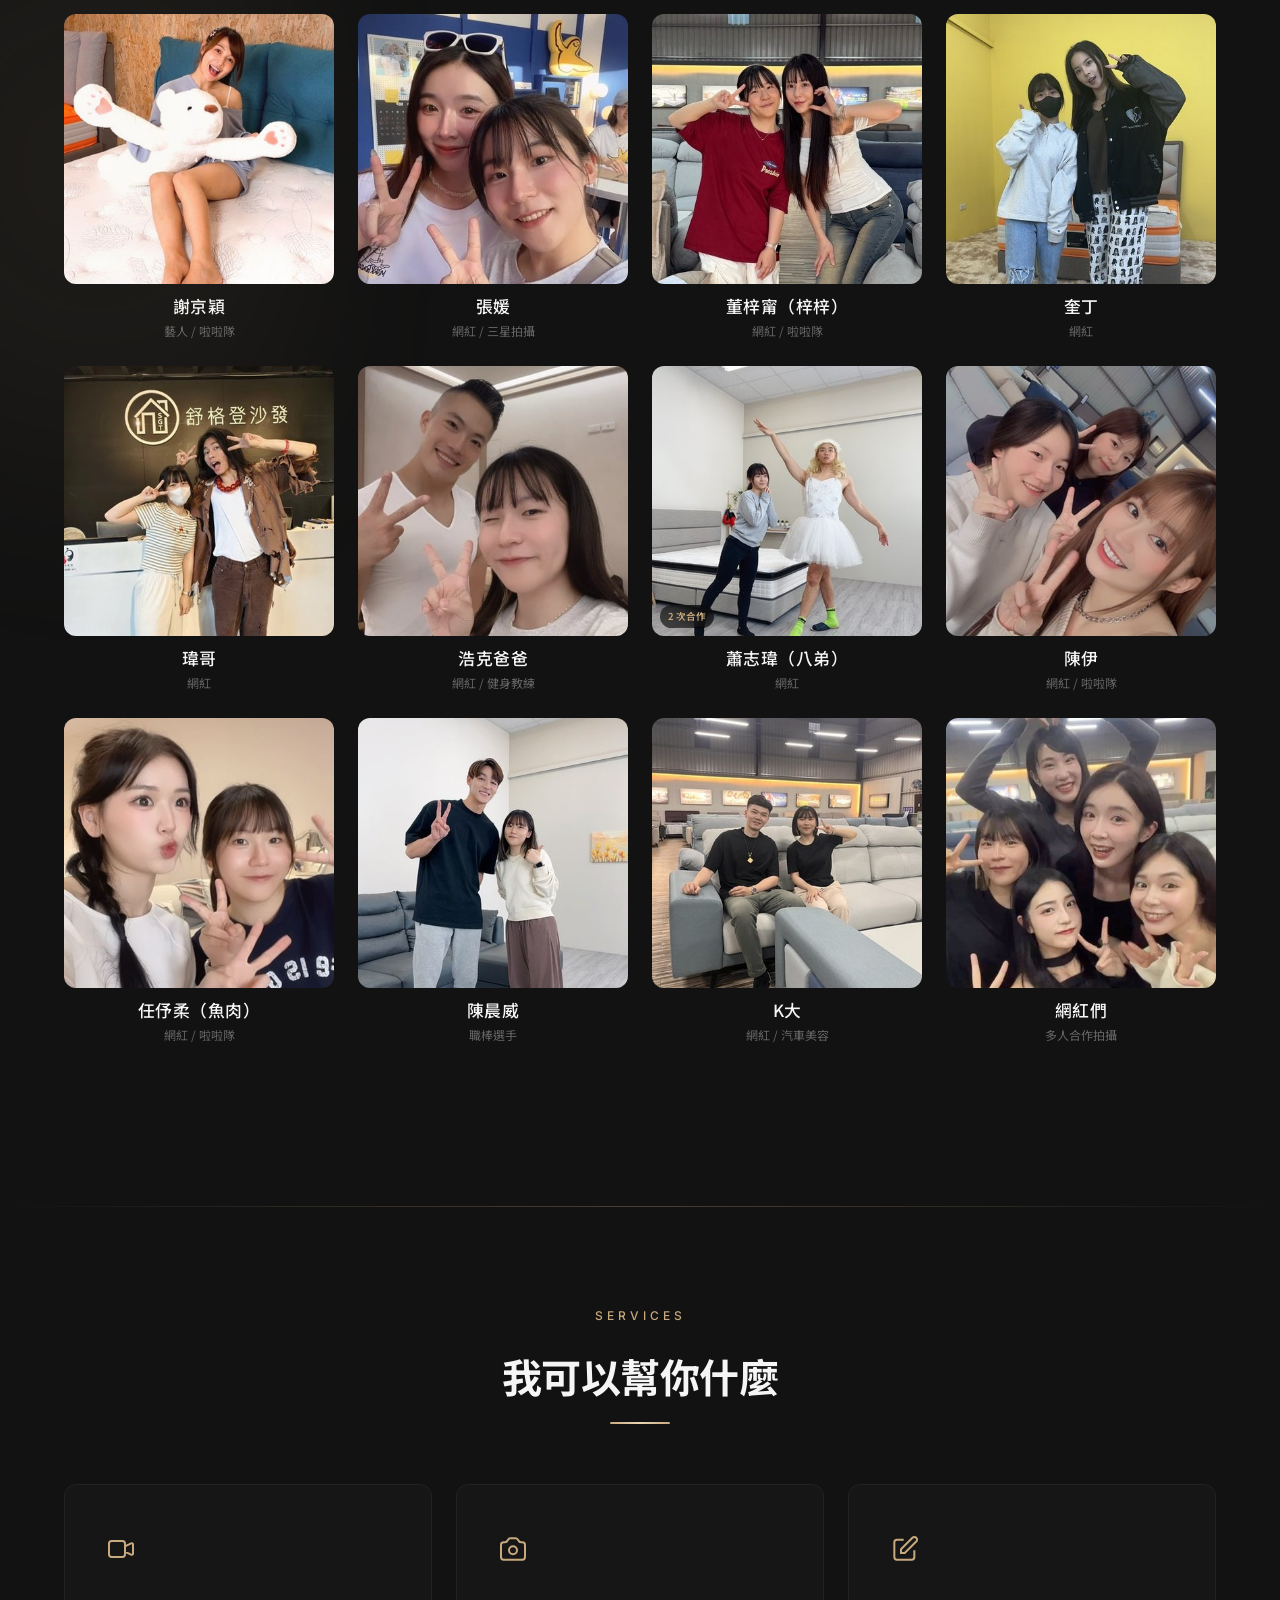
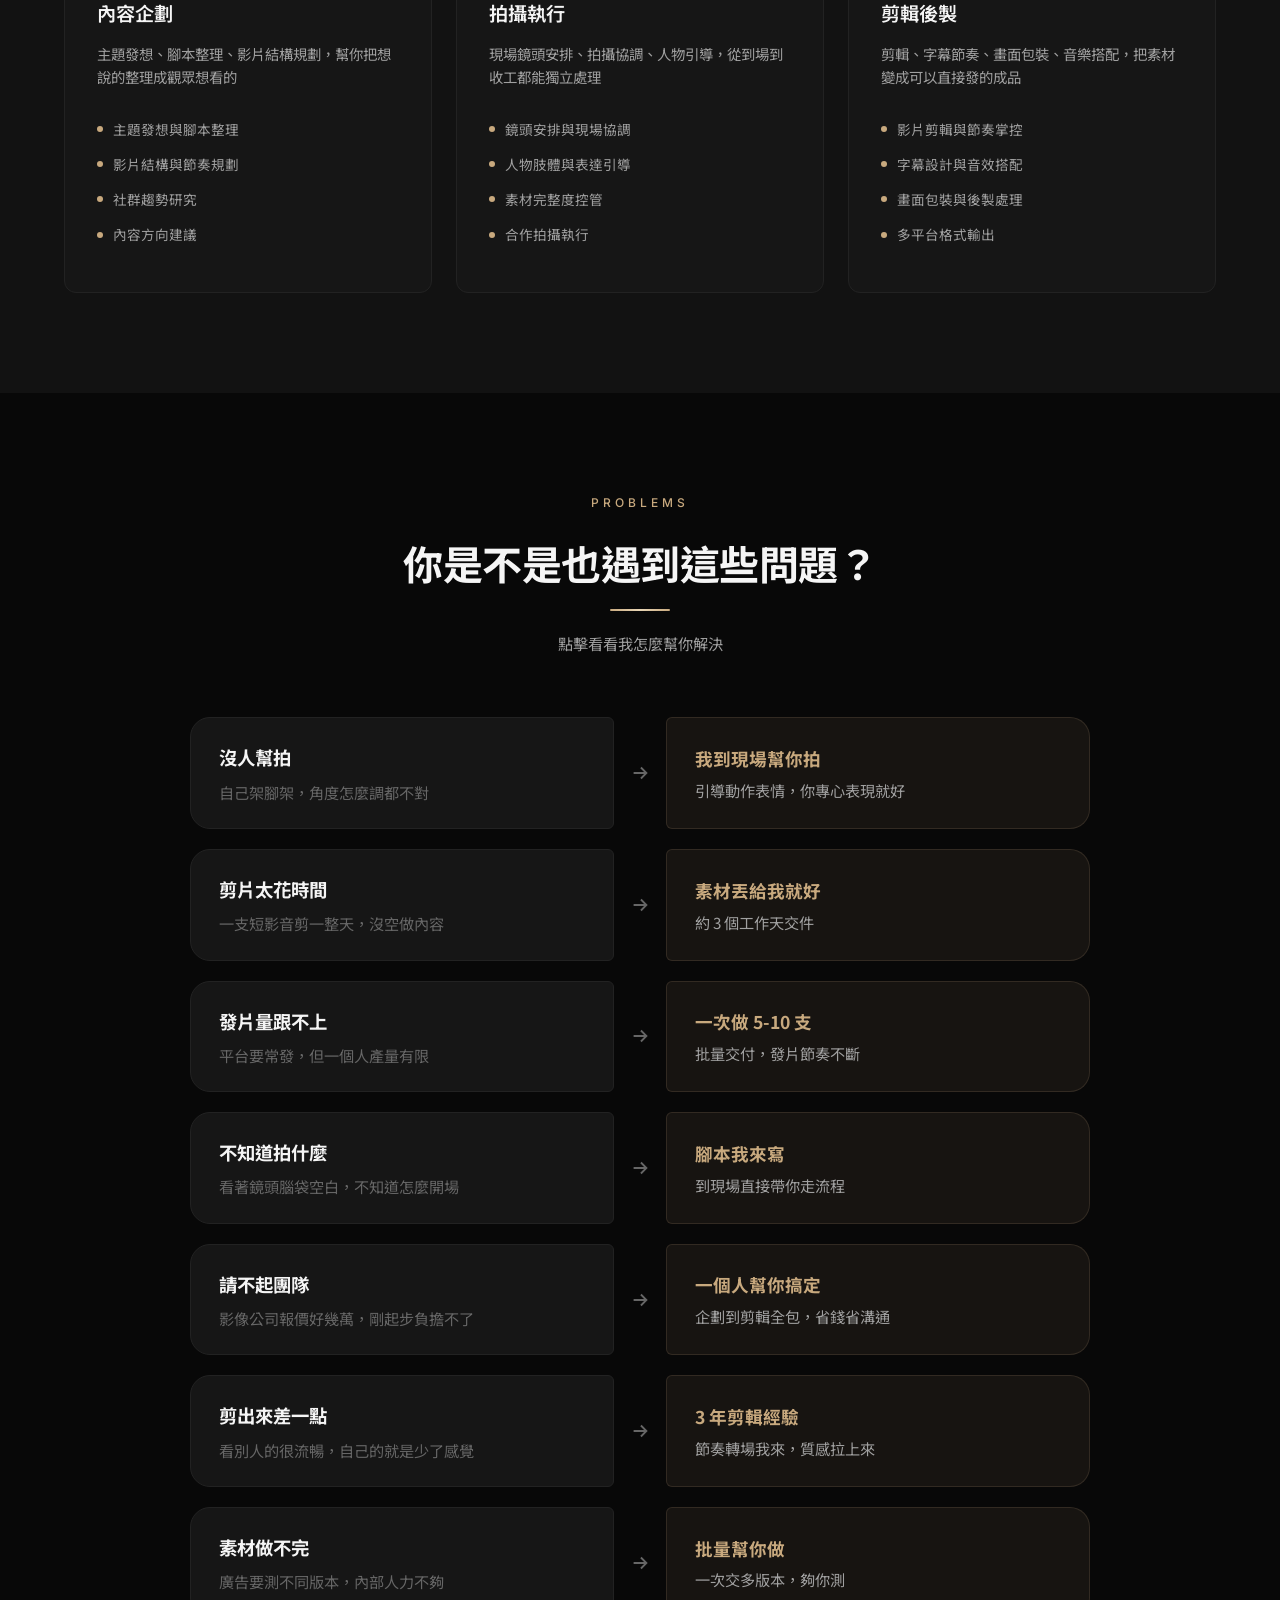
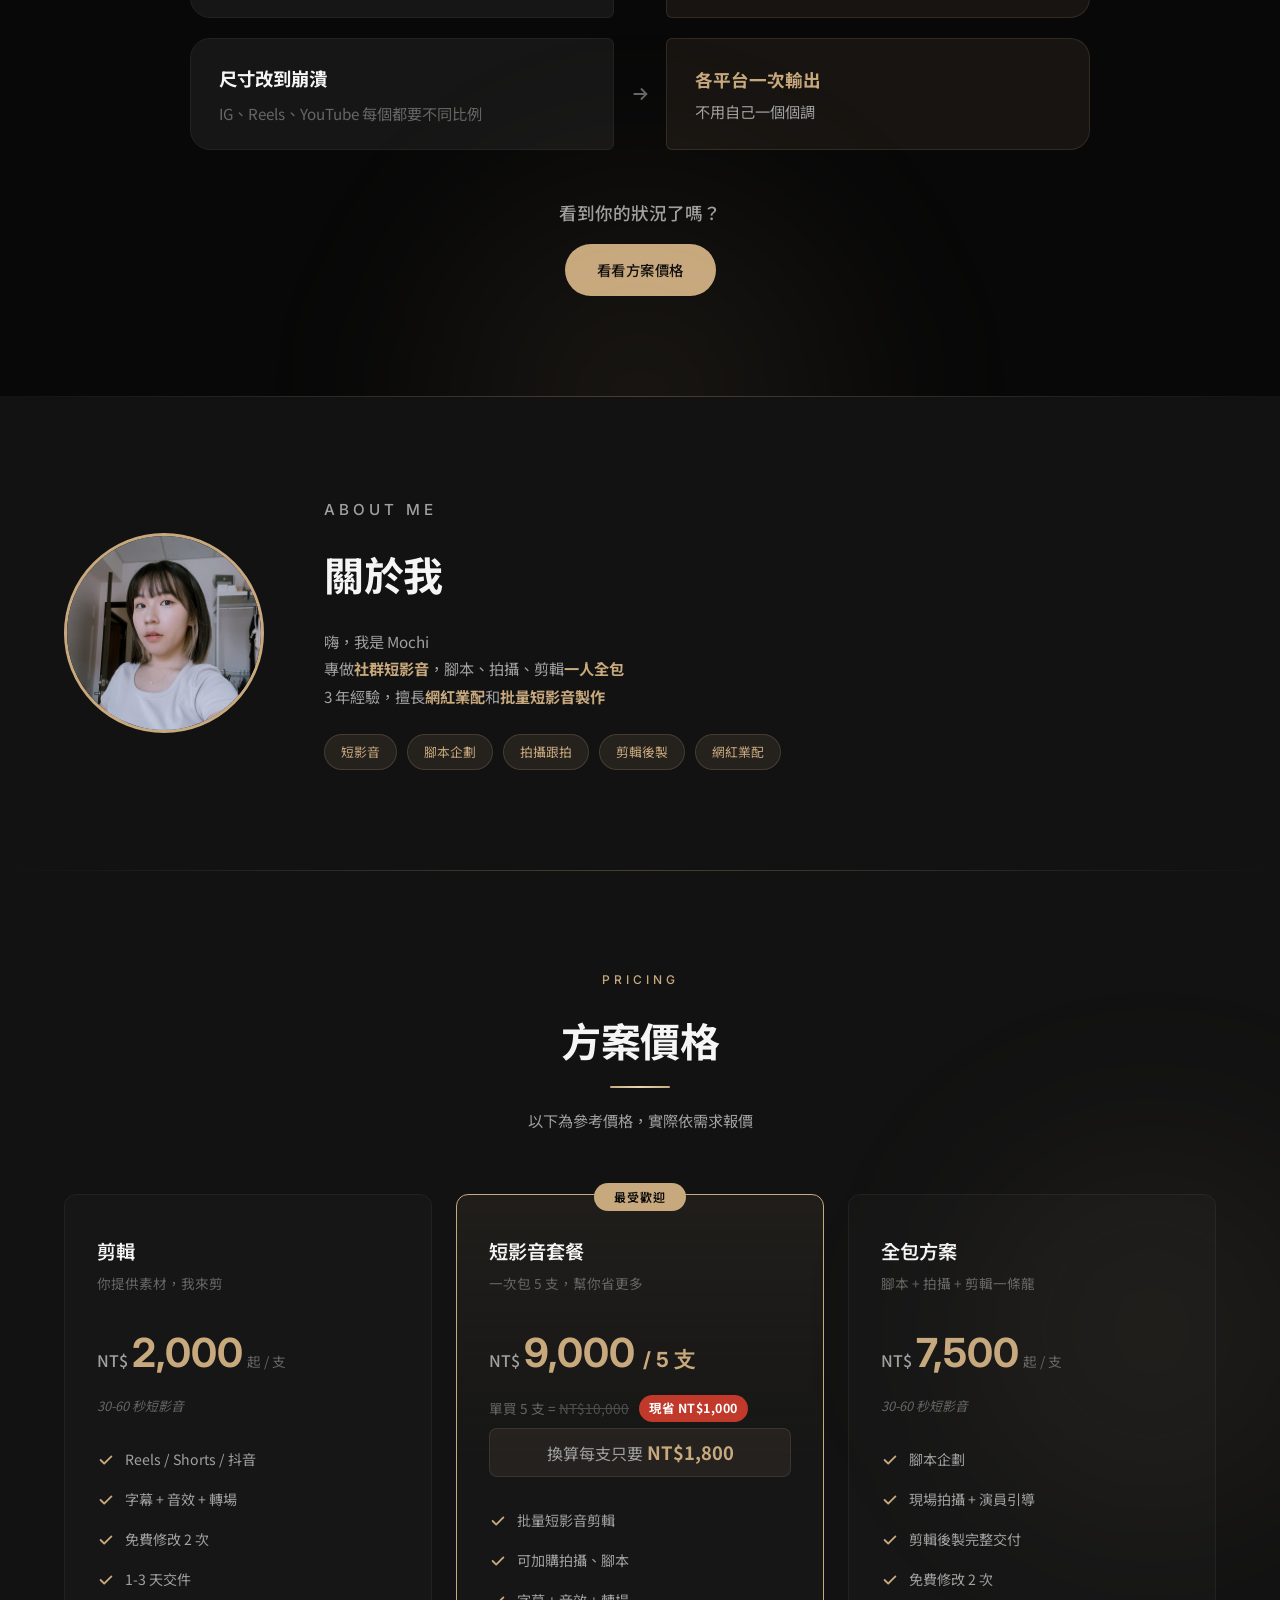
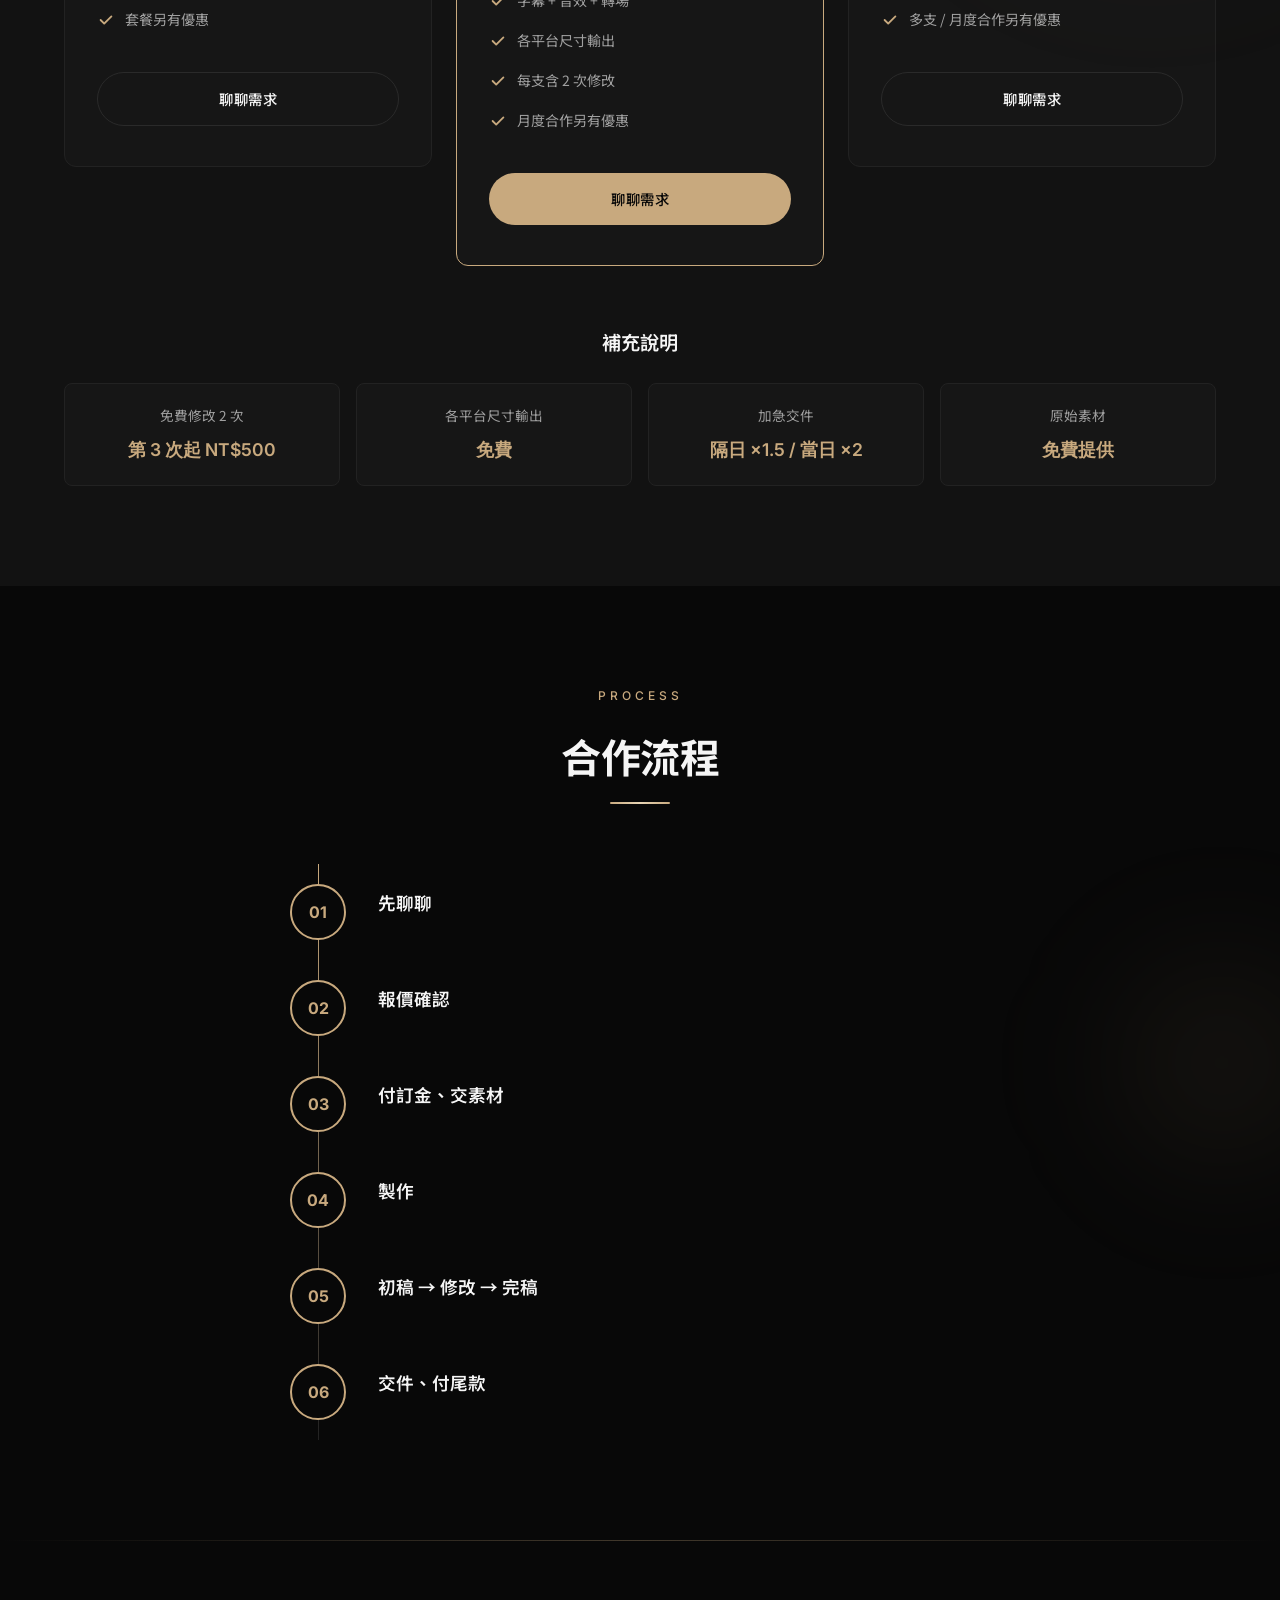
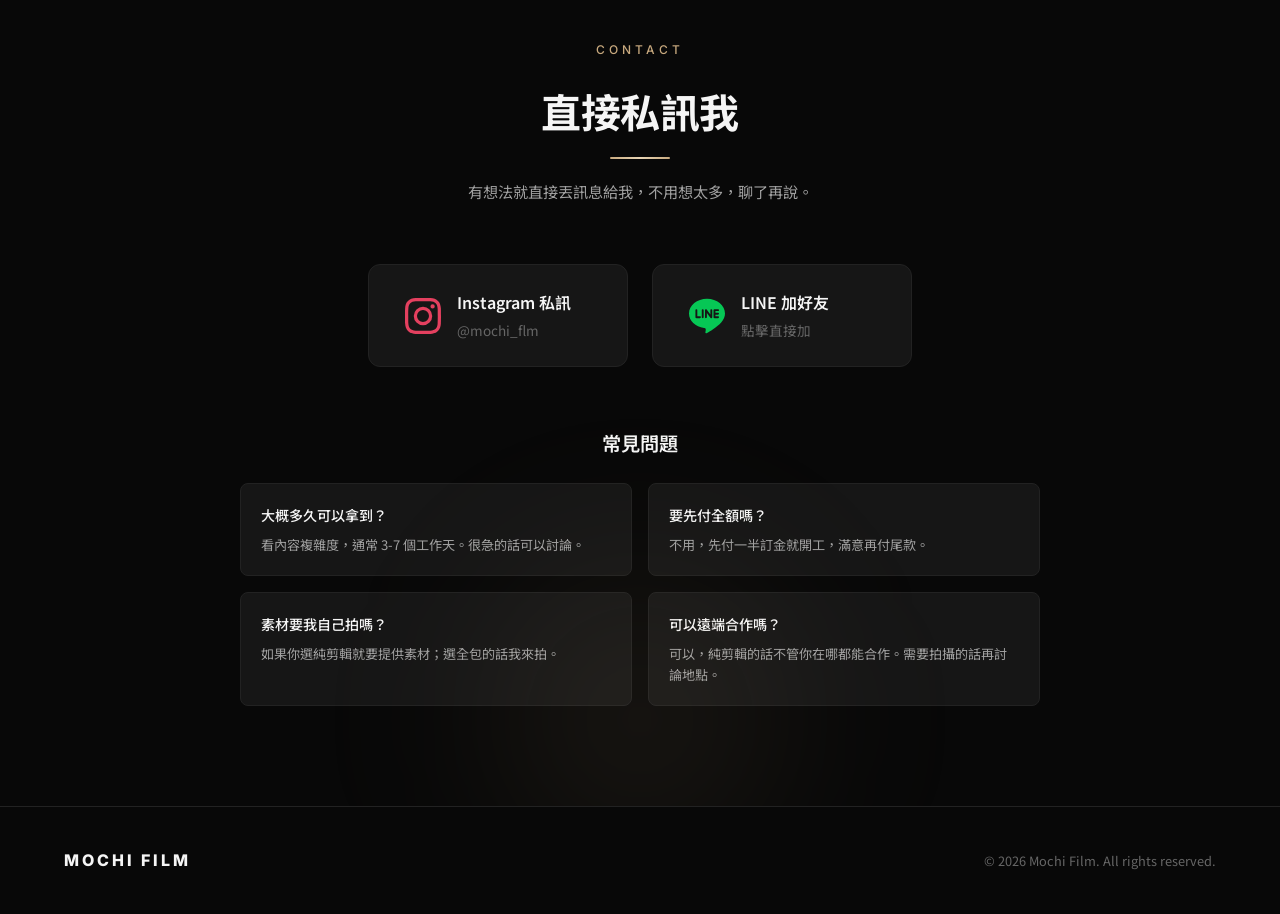
==== commit 38ce789b: "深度審查修正：文案錯誤、CSS變數、圖片壓縮、手機overlay - 「以上為參考價格」改為「以下為參考價格」 - CSS var(--text) 改為 var(--text-primary)（未定義" ====
--- a/index.html
+++ b/index.html
@@ -2,7 +2,7 @@
 <html lang="zh-Hant">
 <head>
     <meta charset="UTF-8">
-    <meta name="viewport" content="width=device-width, initial-scale=1.0, maximum-scale=1.0, user-scalable=no, viewport-fit=cover">
+    <meta name="viewport" content="width=device-width, initial-scale=1.0, viewport-fit=cover">
     <meta name="apple-mobile-web-app-capable" content="yes">
     <meta name="apple-mobile-web-app-status-bar-style" content="black-translucent">
     <meta name="theme-color" content="#080808">
@@ -862,7 +862,7 @@
         <div class="container">
             <p class="section-tag">PRICING</p>
             <h2 class="section-title">方案價格</h2>
-            <p class="section-desc">以上為參考價格，實際依需求報價。</p>
+            <p class="section-desc">以下為參考價格，實際依需求報價</p>
             <!-- Mobile: compact 3-column cards -->
             <div class="pricing-compact">
                 <div class="pricing-compact-card" data-plan="edit">
--- a/style.css
+++ b/style.css
@@ -1134,7 +1134,7 @@
 
 .company-section-title {
     font-size: 1.3rem;
-    color: var(--text);
+    color: var(--text-primary);
     margin-top: 0.5rem;
 }
 
@@ -1310,7 +1310,7 @@
 
 .artist-section-title {
     font-size: 1.3rem;
-    color: var(--text);
+    color: var(--text-primary);
     margin-top: 0.5rem;
 }
 
@@ -2522,6 +2522,9 @@
     /* === 作品集（3排） === */
     .portfolio { padding-top: 20px; }
     .portfolio-grid { grid-template-columns: repeat(3, 1fr); gap: 8px; }
+    .portfolio-overlay { transform: translateY(0); opacity: 1; }
+    .portfolio-overlay h4 { font-size: 0.7rem; }
+    .portfolio-category { font-size: 0.55rem; }
     .portfolio-thumb { aspect-ratio: 9/16; }
 
     /* === 品牌合作（3排） === */
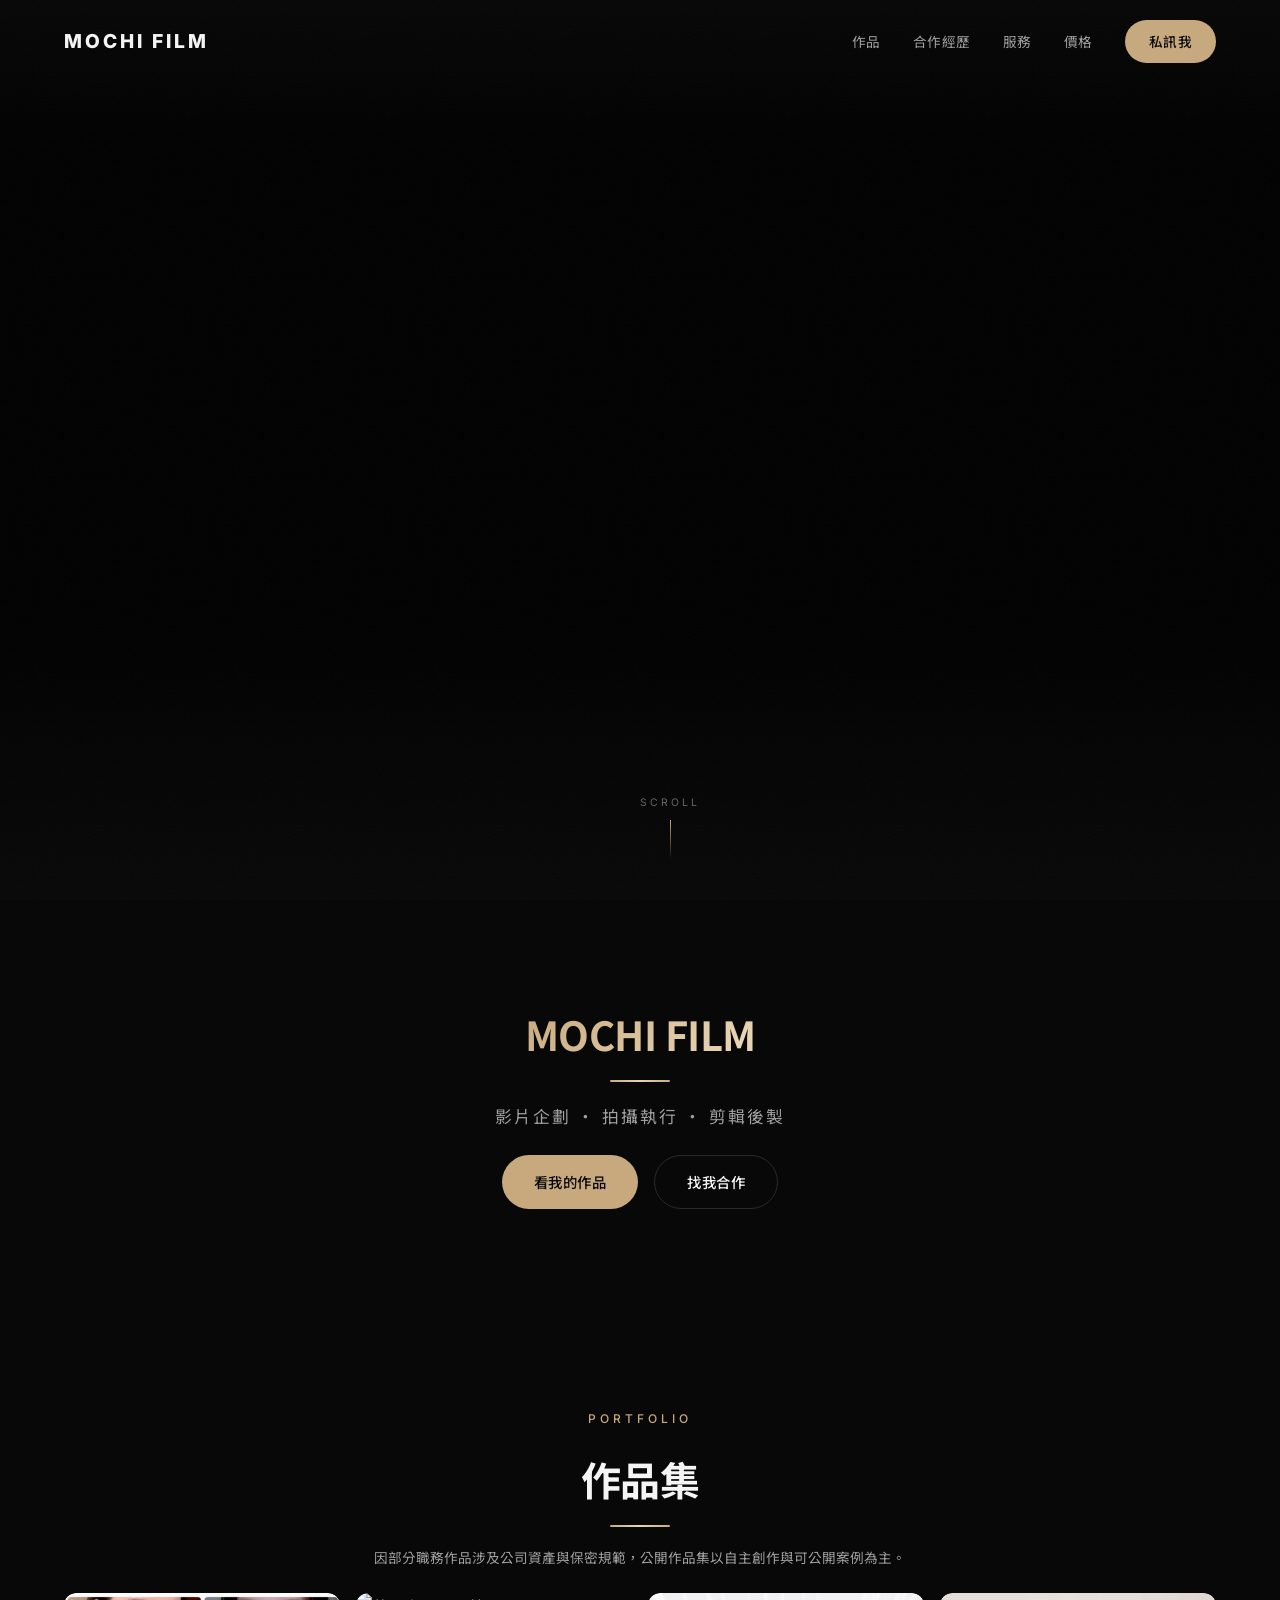
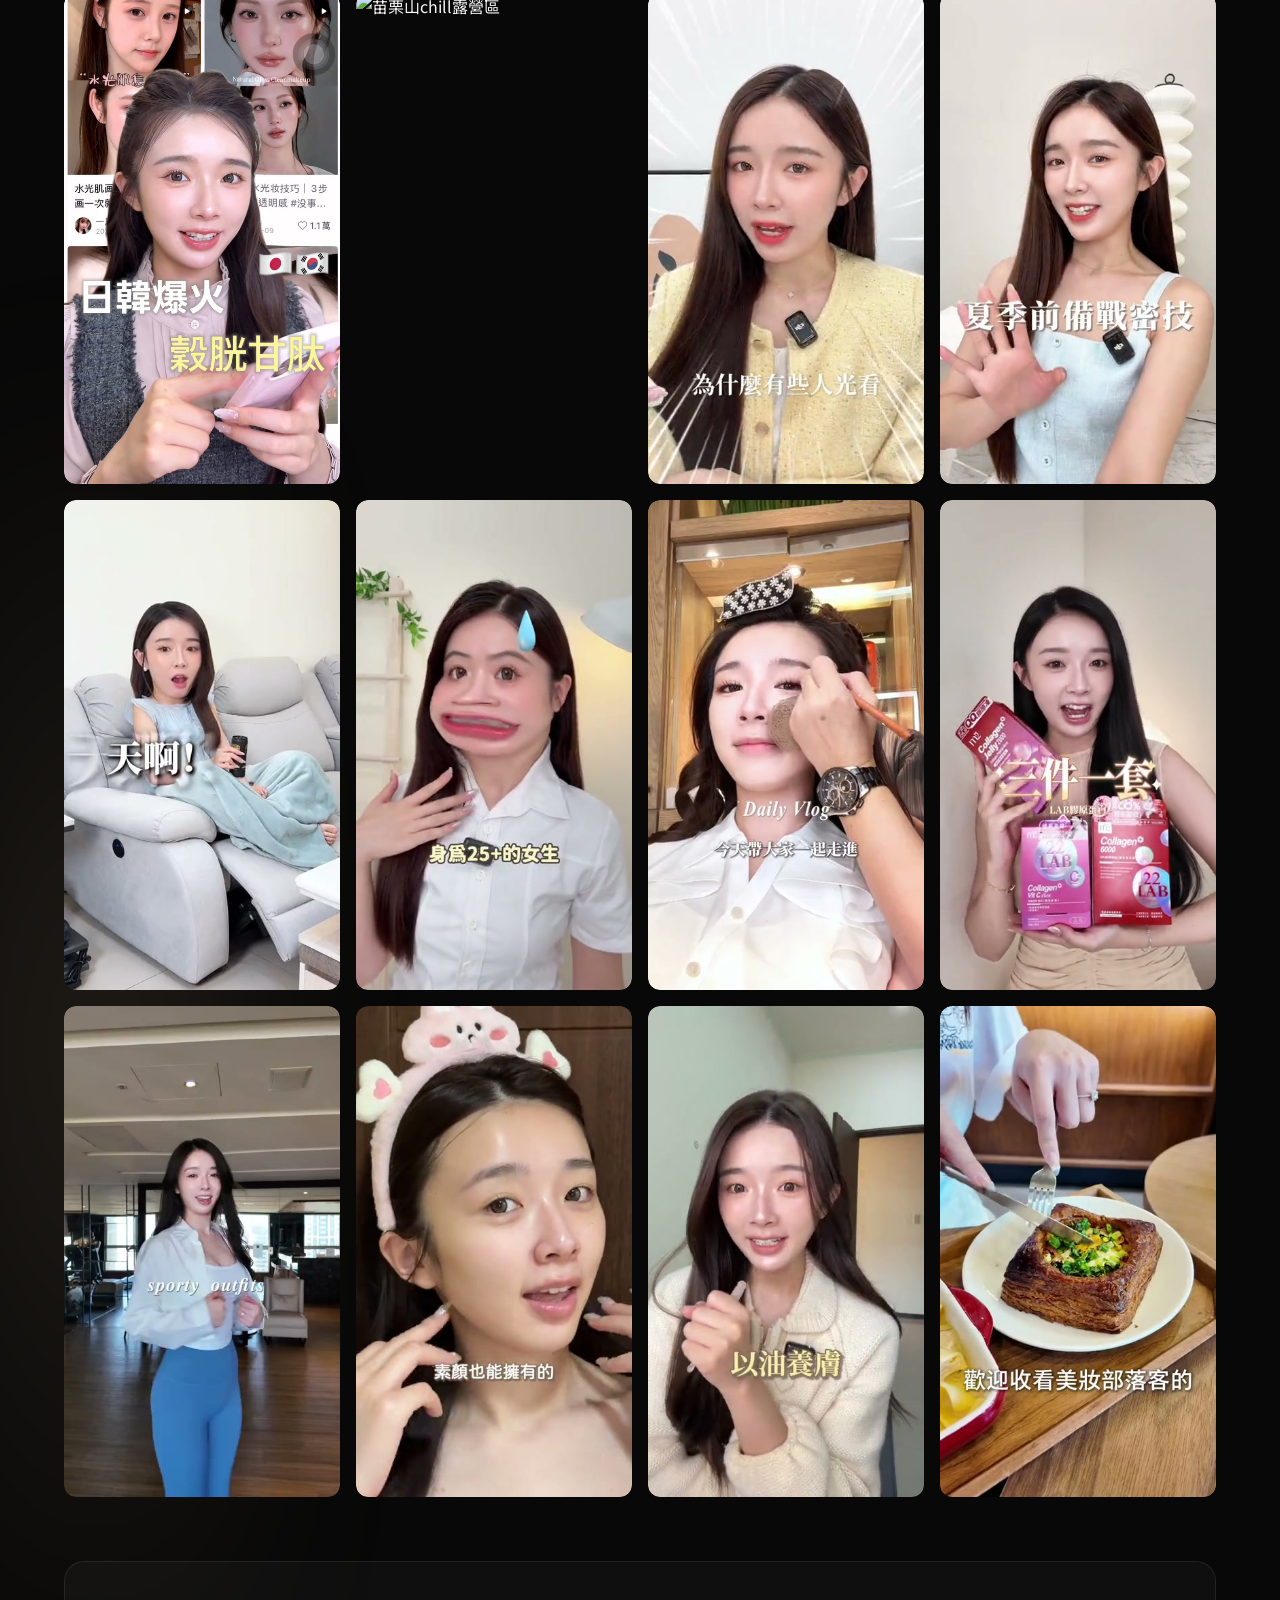
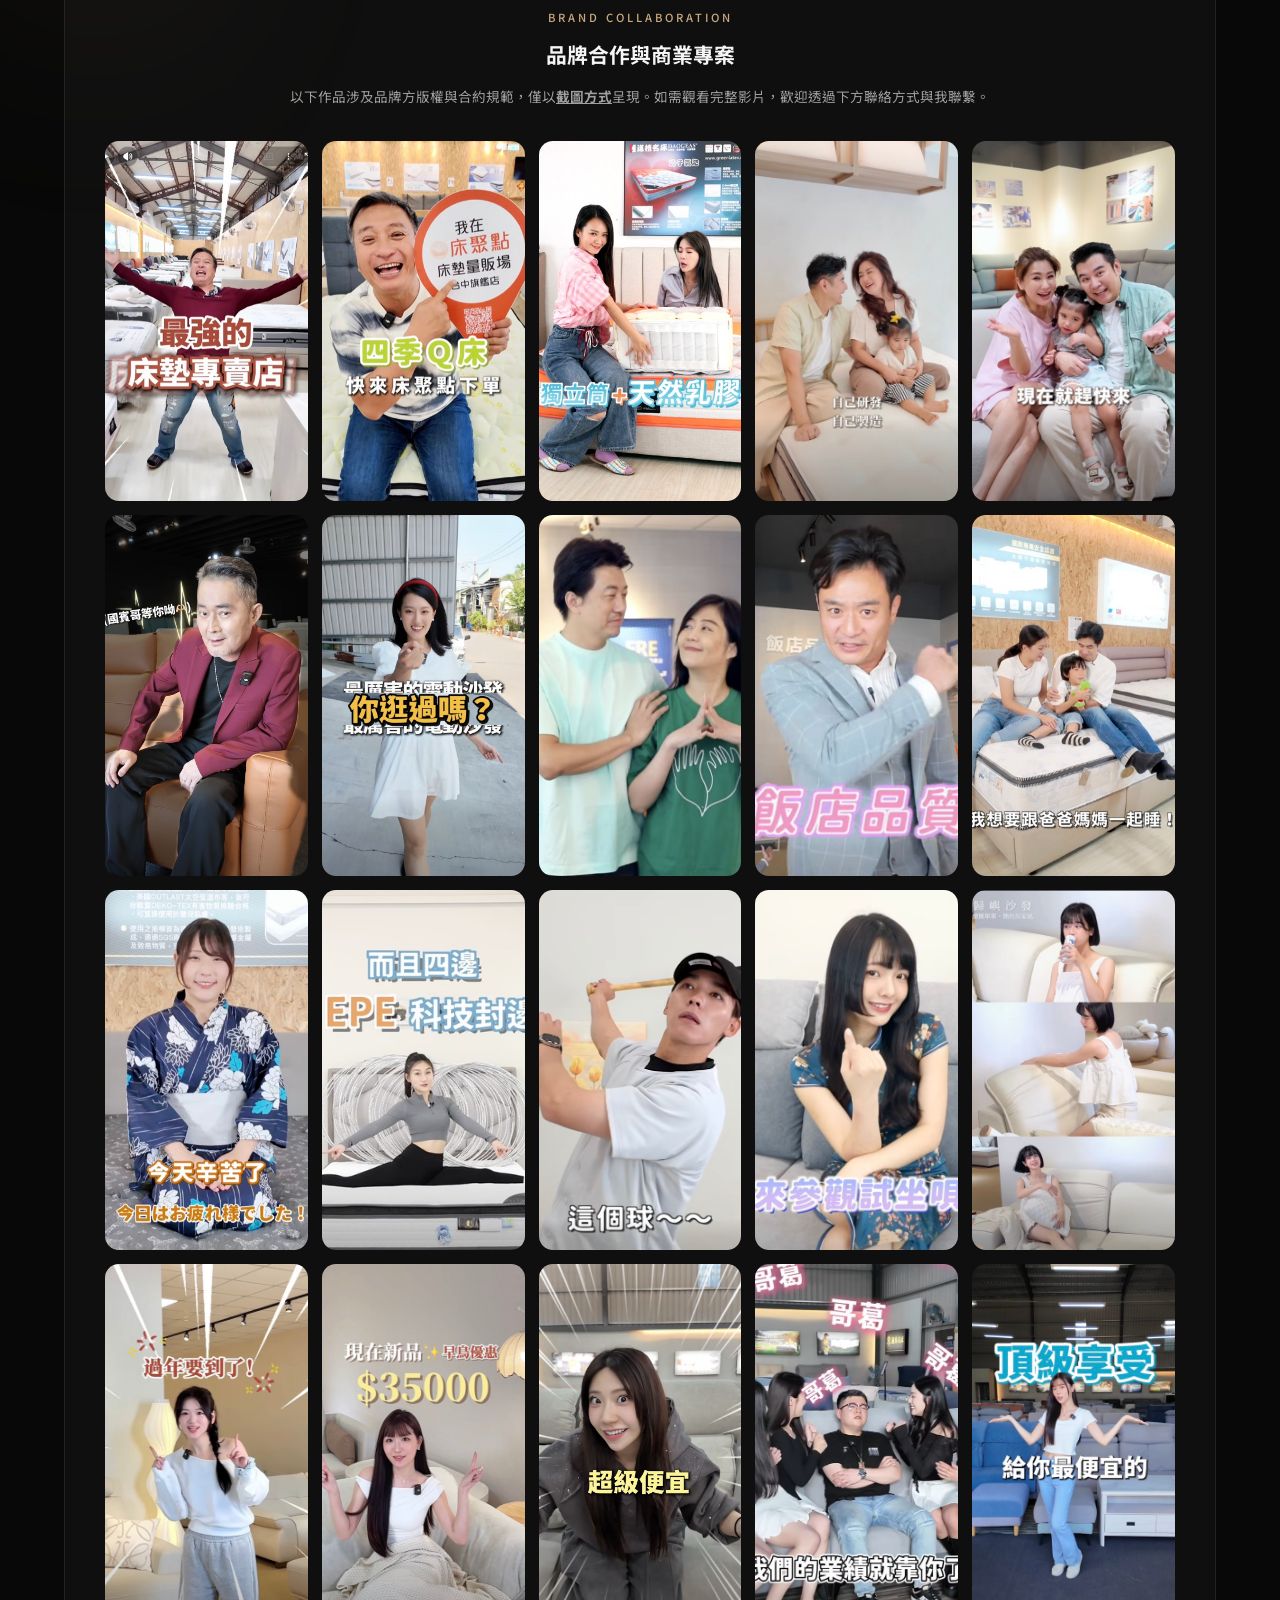
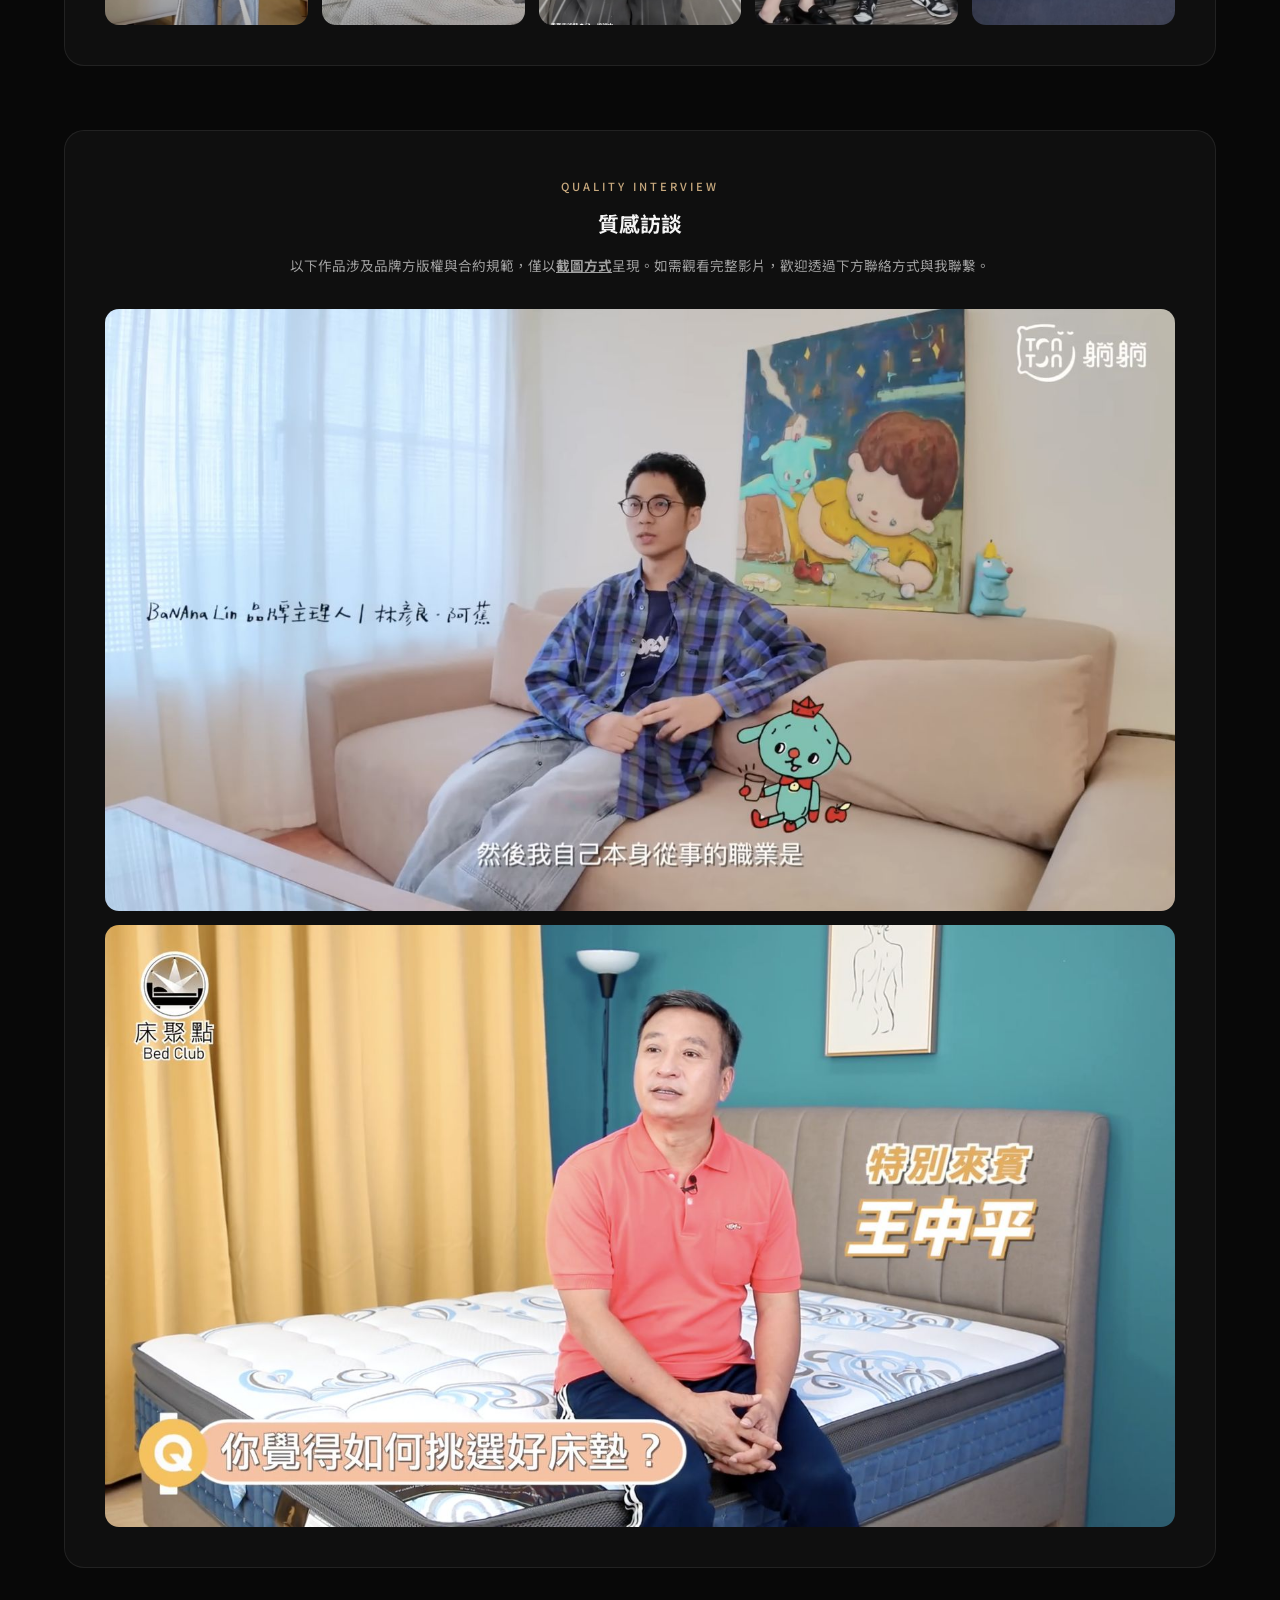
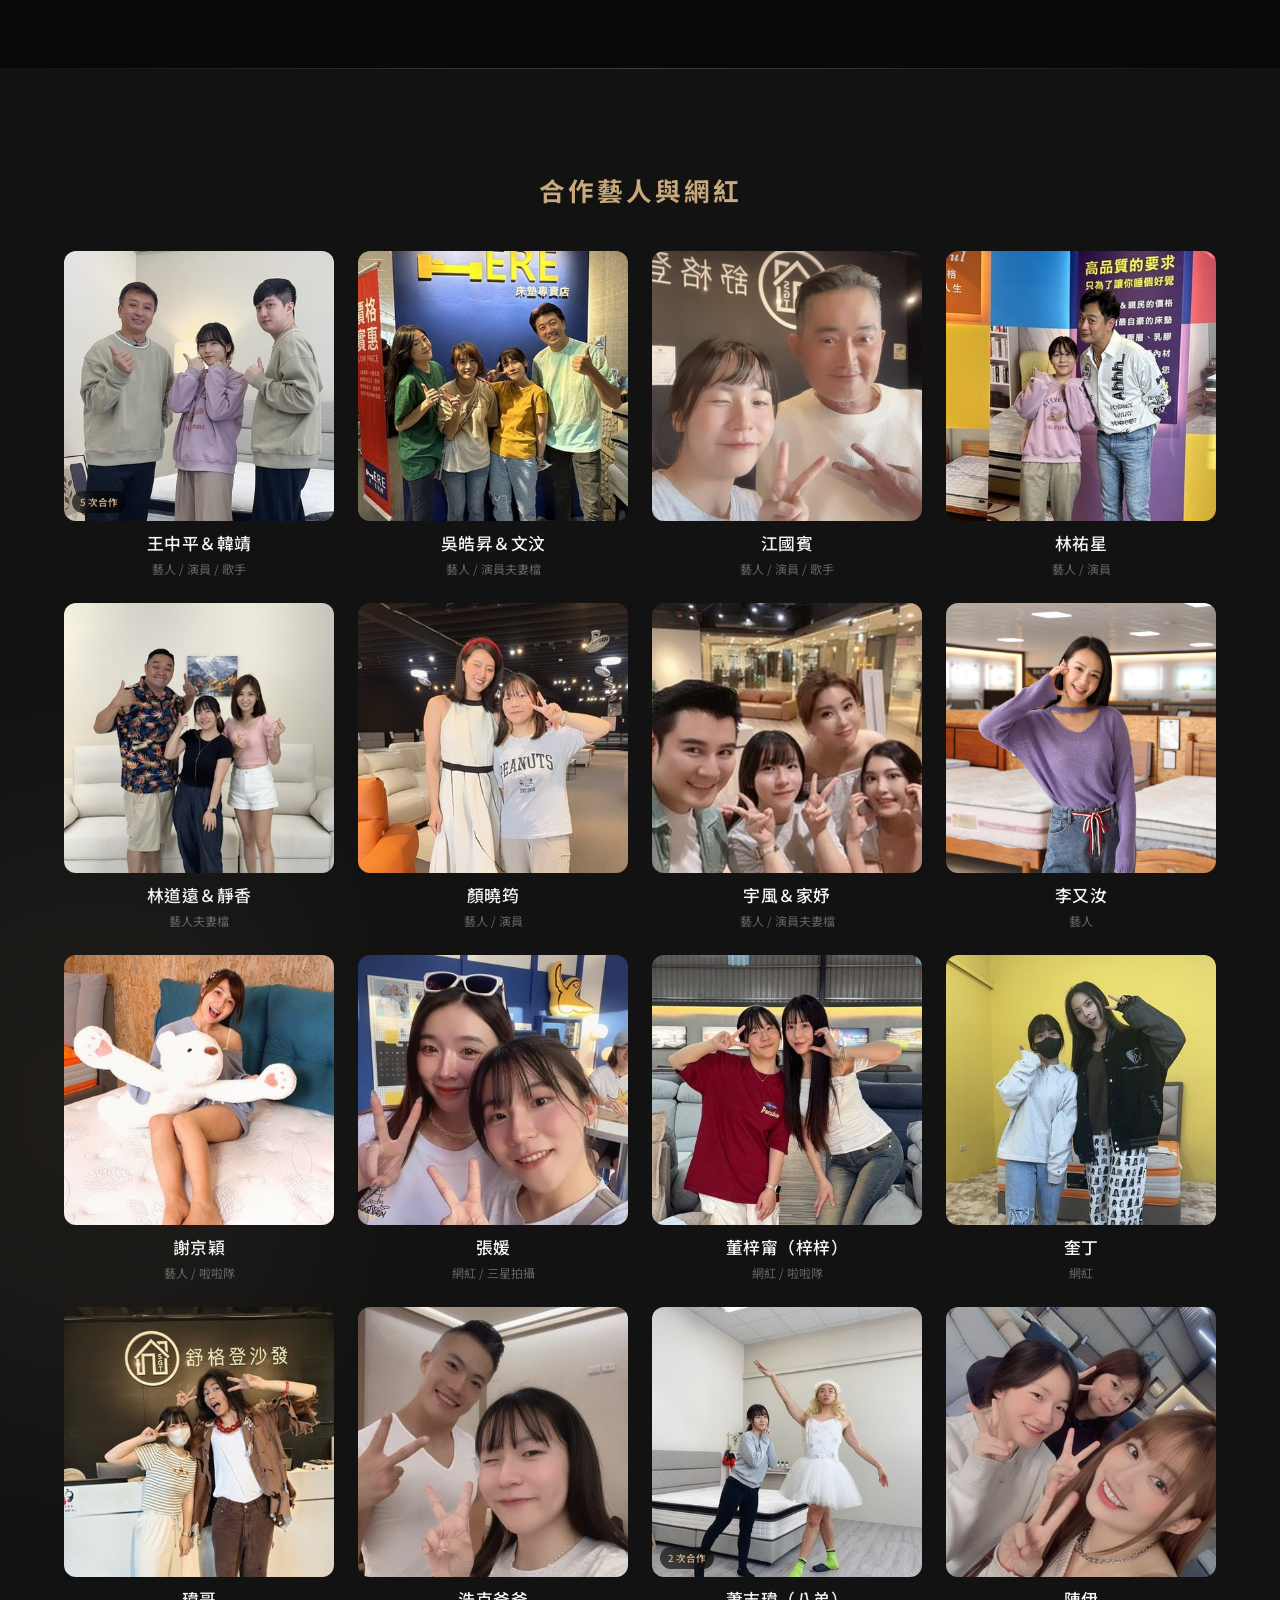
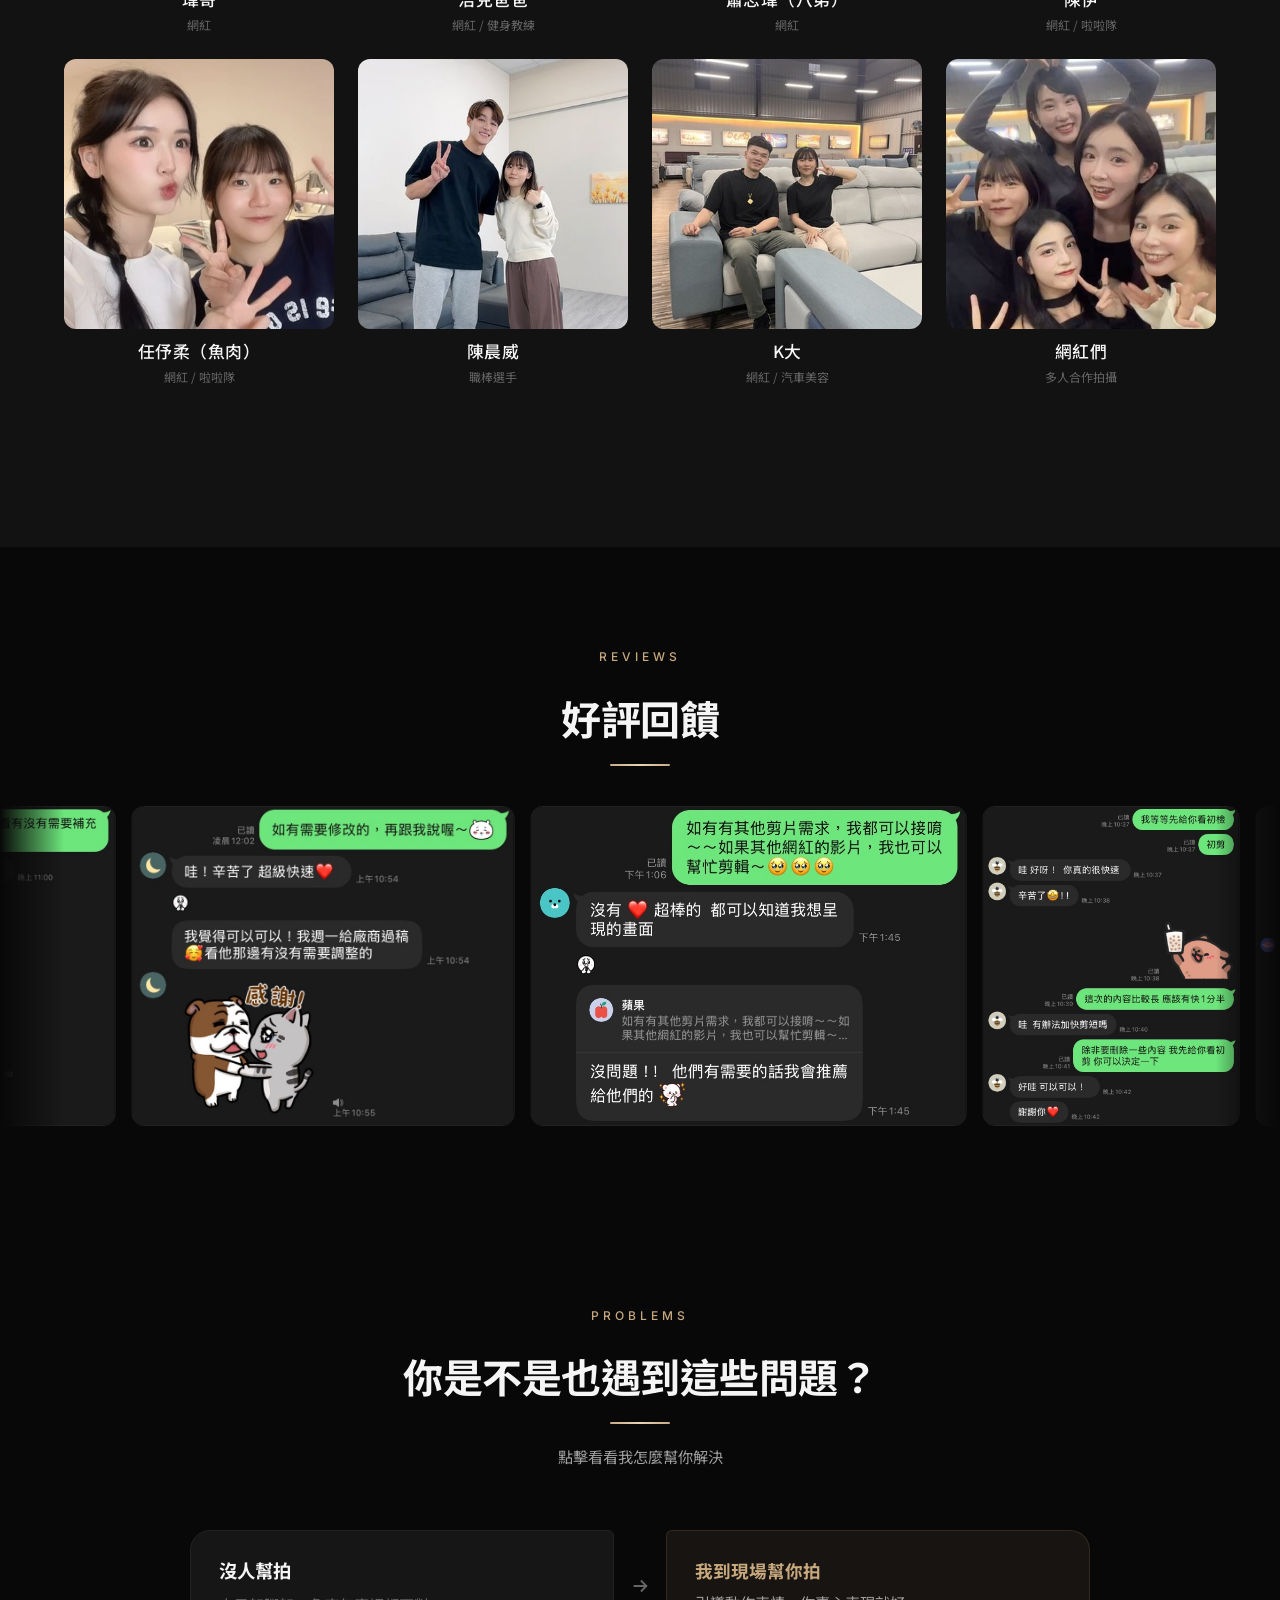
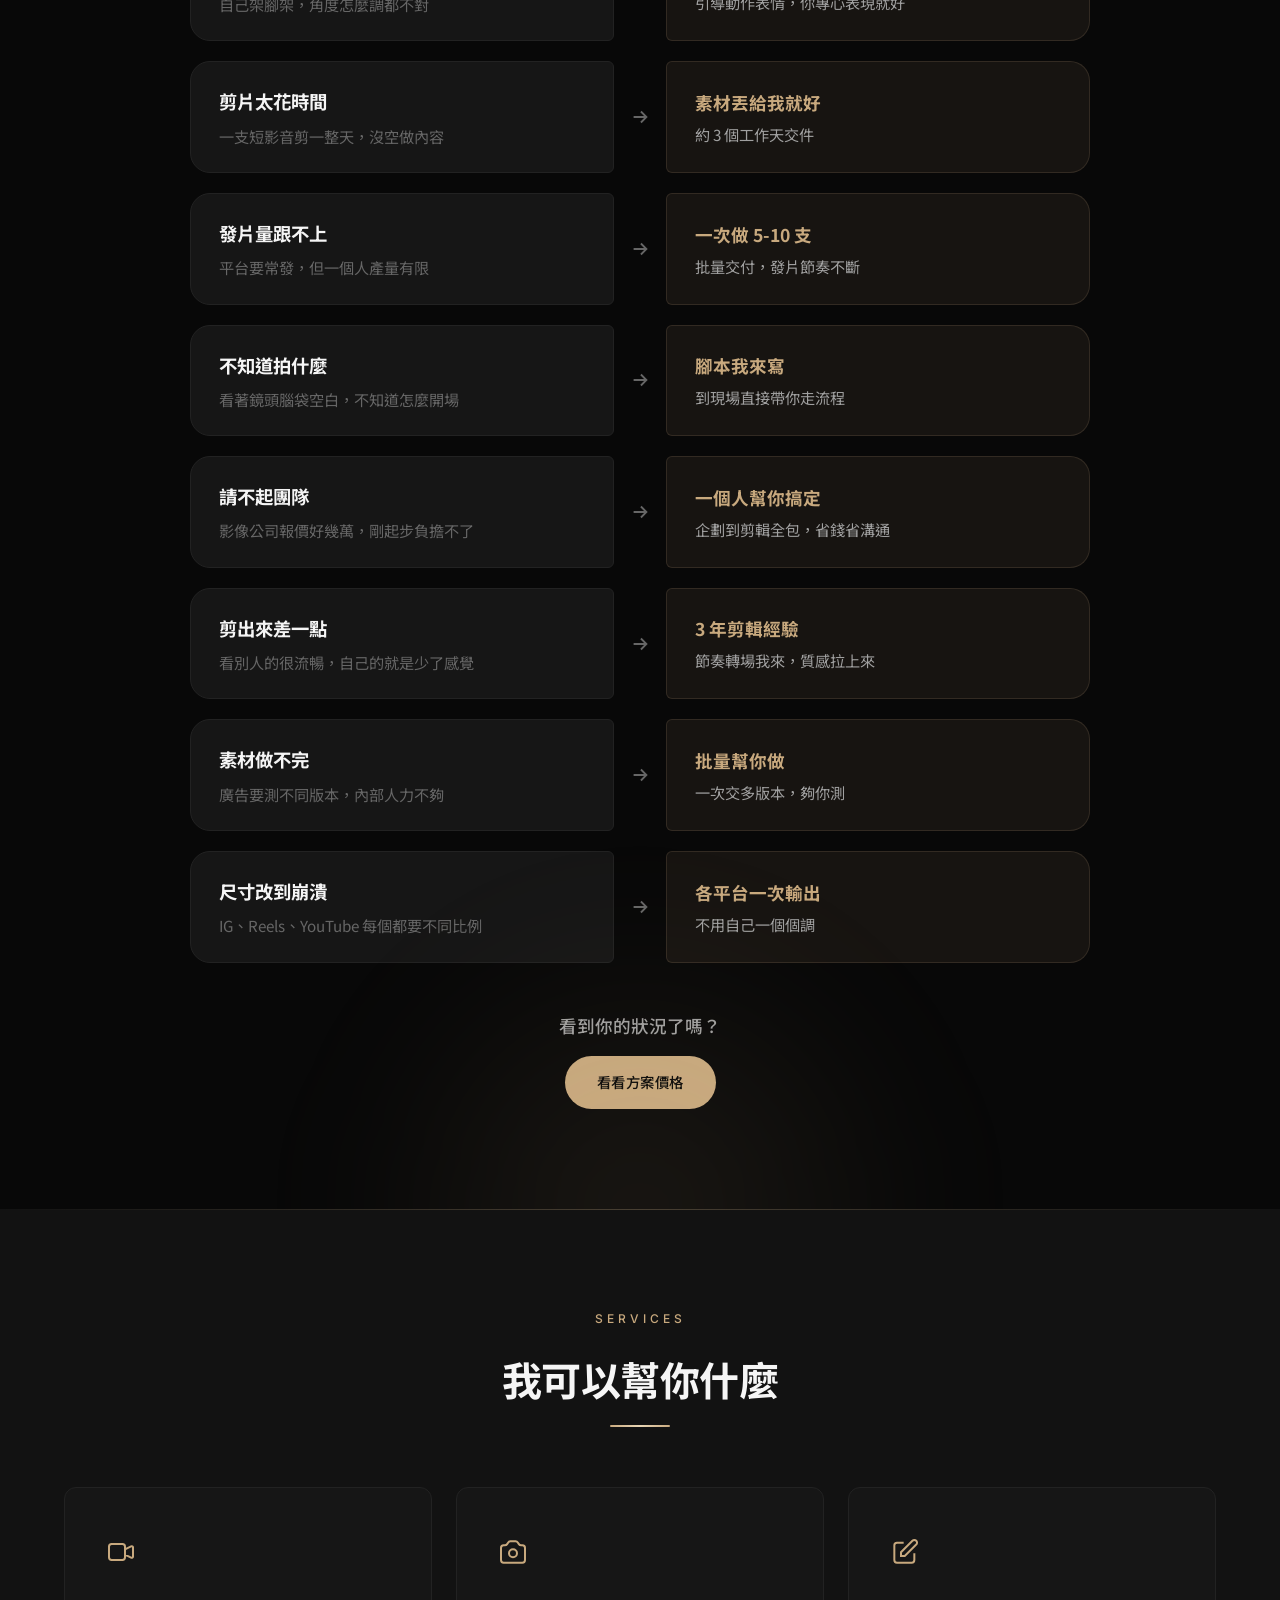
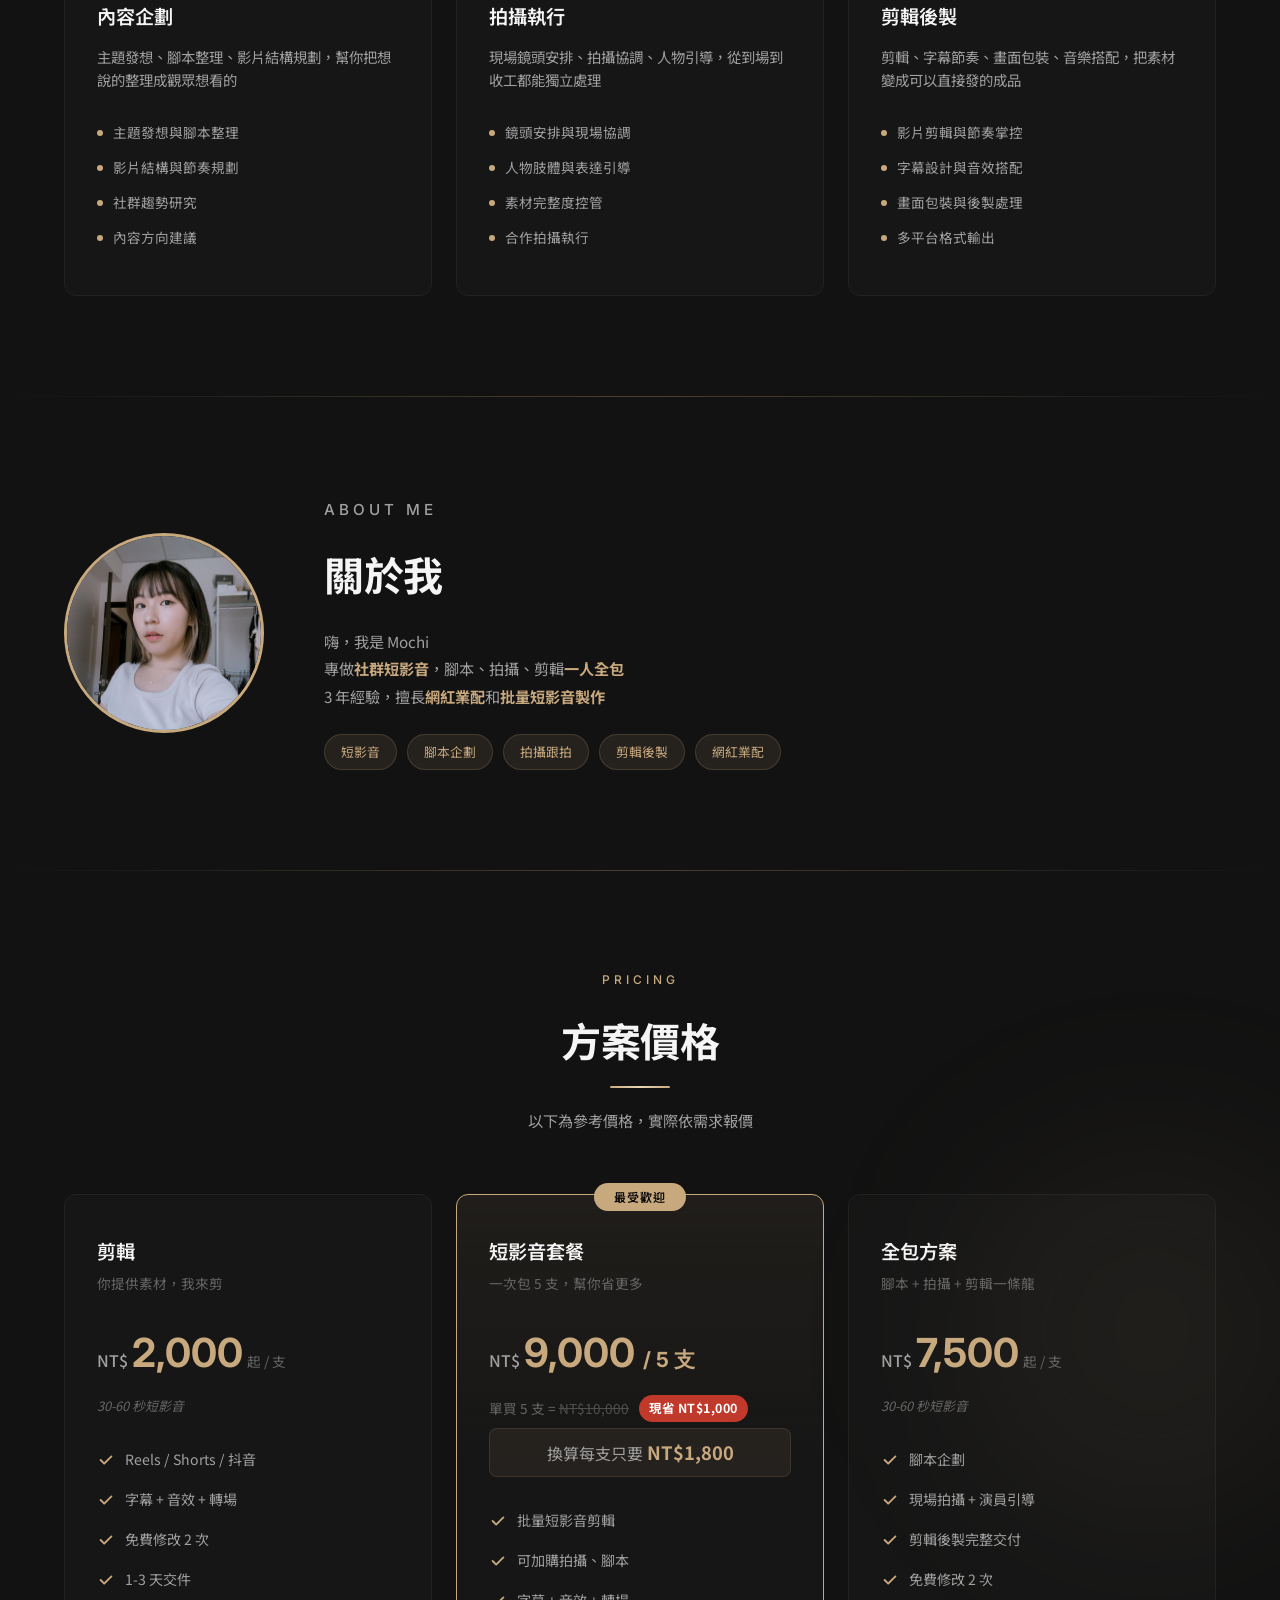
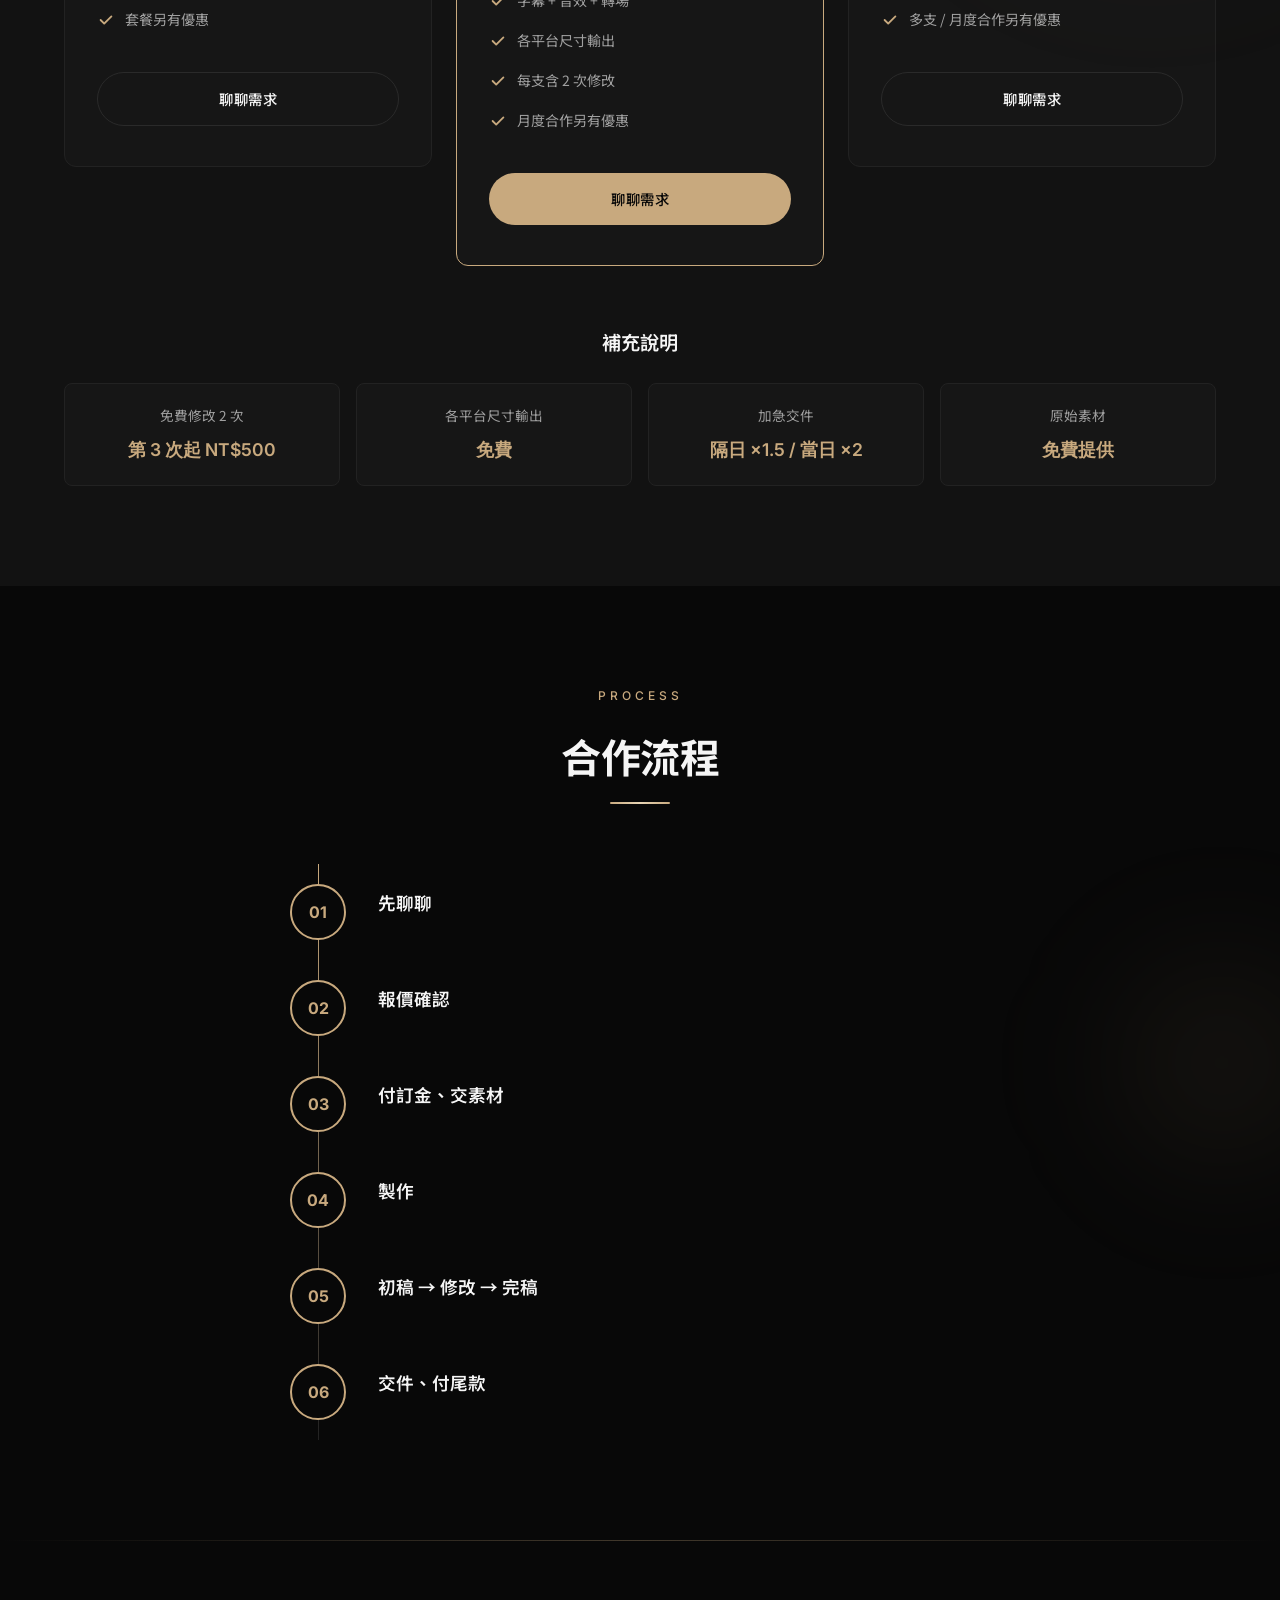
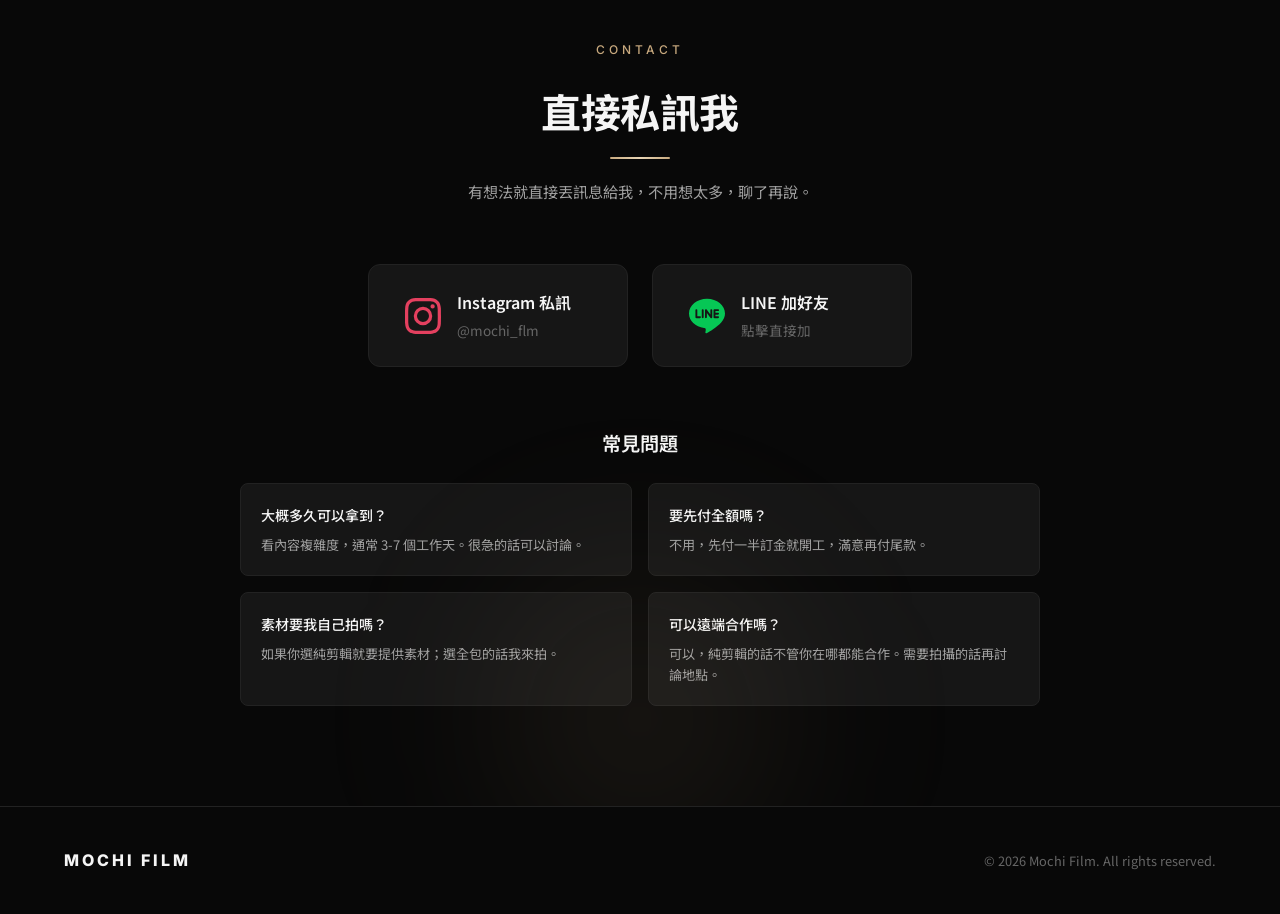
==== commit 034acceb: "Section 順序優化：社會證明集中、痛點在服務前 新順序：作品集 → 合作藝人 → 好評 → 痛點 → 服務 → 關於我 → 價格 → 流程 → 聯絡 - 作品+藝人+好評 連續社會證明 - 痛點" ====
--- a/index.html
+++ b/index.html
@@ -493,6 +493,125 @@
         </div>
     </section>
 
+
+    <!-- Collaboration Section -->
+    <section class="section collab" id="collab">
+        <div class="container">
+            <h2 class="clients-title">合作藝人與網紅</h2>
+            <div class="celeb-grid">
+                <!-- 藝人 -->
+                <div class="celeb-card celeb-flip" data-images='["collab/wang-zhongping.jpg","collab/wang-hanjing.jpg","collab/wang-3rd.jpg","collab/wang-4th.jpg","collab/wang-5th.jpg"]' data-names='["王中平","王中平＆韓靖","王中平","王中平","王中平"]'>
+                    <div class="celeb-img-wrap">
+                        <img src="collab/wang-zhongping.jpg" alt="王中平" loading="lazy">
+                        <span class="flip-badge"><span class="badge-full">5 次合作</span><span class="badge-short">5次</span></span>
+                    </div>
+                    <span class="celeb-name">王中平</span>
+                    <small>藝人 / 演員 / 歌手</small>
+                </div>
+                <div class="celeb-card">
+                    <div class="celeb-img-wrap"><img src="collab/wu-wenwen.jpg" alt="吳皓昇＆文汶" loading="lazy"></div>
+                    <span>吳皓昇＆文汶</span>
+                    <small>藝人 / 演員夫妻檔</small>
+                </div>
+                <div class="celeb-card">
+                    <div class="celeb-img-wrap"><img src="collab/jiang-guobin.jpg" alt="江國賓" loading="lazy"></div>
+                    <span>江國賓</span>
+                    <small>藝人 / 演員 / 歌手</small>
+                </div>
+                <div class="celeb-card">
+                    <div class="celeb-img-wrap"><img src="collab/lin-youxing.jpg" alt="林祐星" loading="lazy"></div>
+                    <span>林祐星</span>
+                    <small>藝人 / 演員</small>
+                </div>
+                <div class="celeb-card">
+                    <div class="celeb-img-wrap"><img src="collab/lin-jingxiang.jpg" alt="林道遠＆靜香" loading="lazy"></div>
+                    <span>林道遠＆靜香</span>
+                    <small>藝人夫妻檔</small>
+                </div>
+                <div class="celeb-card">
+                    <div class="celeb-img-wrap"><img src="collab/yan-xiaojun.jpg" alt="顏曉筠" loading="lazy"></div>
+                    <span>顏曉筠</span>
+                    <small>藝人 / 演員</small>
+                </div>
+                <div class="celeb-card">
+                    <div class="celeb-img-wrap"><img src="collab/yufeng-jiayu.jpg" alt="宇風＆家妤" loading="lazy"></div>
+                    <span>宇風＆家妤</span>
+                    <small>藝人 / 演員夫妻檔</small>
+                </div>
+                <div class="celeb-card">
+                    <div class="celeb-img-wrap"><img src="collab/li-youru.jpg" alt="李又汝" loading="lazy"></div>
+                    <span>李又汝</span>
+                    <small>藝人</small>
+                </div>
+                <!-- 網紅 -->
+                <div class="celeb-card">
+                    <div class="celeb-img-wrap"><img src="collab/xie-jingying.jpg" alt="謝京穎" loading="lazy"></div>
+                    <span>謝京穎</span>
+                    <small>藝人 / 啦啦隊</small>
+                </div>
+                <div class="celeb-card">
+                    <div class="celeb-img-wrap"><img src="collab/zhangyan-samsung.jpg" alt="張媛" loading="lazy"></div>
+                    <span>張媛</span>
+                    <small>網紅 / 三星拍攝</small>
+                </div>
+                <div class="celeb-card">
+                    <div class="celeb-img-wrap"><img src="collab/dong-zining.jpg" alt="董梓甯" loading="lazy"></div>
+                    <span>董梓甯（梓梓）</span>
+                    <small>網紅 / 啦啦隊</small>
+                </div>
+                <div class="celeb-card">
+                    <div class="celeb-img-wrap"><img src="collab/kuiding.jpg" alt="奎丁" loading="lazy"></div>
+                    <span>奎丁</span>
+                    <small>網紅</small>
+                </div>
+                <div class="celeb-card">
+                    <div class="celeb-img-wrap"><img src="collab/weige.jpg" alt="瑋哥" loading="lazy"></div>
+                    <span>瑋哥</span>
+                    <small>網紅</small>
+                </div>
+                <div class="celeb-card">
+                    <div class="celeb-img-wrap"><img src="collab/hulk-dad.jpg" alt="浩克爸爸" loading="lazy"></div>
+                    <span>浩克爸爸</span>
+                    <small>網紅 / 健身教練</small>
+                </div>
+                <div class="celeb-card">
+                    <div class="celeb-img-wrap">
+                        <img src="collab/xiao-zhiwei.jpg" alt="蕭志瑋" loading="lazy">
+                        <span class="flip-badge"><span class="badge-full">2 次合作</span><span class="badge-short">2次</span></span>
+                    </div>
+                    <span>蕭志瑋（八弟）</span>
+                    <small>網紅</small>
+                </div>
+                <div class="celeb-card">
+                    <div class="celeb-img-wrap"><img src="collab/chenyi.jpg" alt="陳伊" loading="lazy"></div>
+                    <span>陳伊</span>
+                    <small>網紅 / 啦啦隊</small>
+                </div>
+                <div class="celeb-card">
+                    <div class="celeb-img-wrap"><img src="collab/yurou.jpg" alt="魚肉" loading="lazy"></div>
+                    <span>任伃柔（魚肉）</span>
+                    <small>網紅 / 啦啦隊</small>
+                </div>
+                <div class="celeb-card">
+                    <div class="celeb-img-wrap"><img src="collab/baseball.jpg" alt="陳晨威" loading="lazy"></div>
+                    <span>陳晨威</span>
+                    <small>職棒選手</small>
+                </div>
+                <div class="celeb-card">
+                    <div class="celeb-img-wrap"><img src="collab/kda.jpg" alt="K大" loading="lazy"></div>
+                    <span>K大</span>
+                    <small>網紅 / 汽車美容</small>
+                </div>
+                <div class="celeb-card">
+                    <div class="celeb-img-wrap"><img src="collab/group.jpg" alt="網紅們" loading="lazy"></div>
+                    <span>網紅們</span>
+                    <small>多人合作拍攝</small>
+                </div>
+            </div>
+
+        </div>
+    </section>
+
     <!-- Reviews Section -->
     <section class="section reviews" id="reviews">
         <div class="container">
@@ -532,121 +651,131 @@
         </div>
     </section>
 
-    <!-- Collaboration Section -->
-    <section class="section collab" id="collab">
+    <!-- Pain Points Section — Chat Style -->
+    <section class="section painpoints" id="painpoints">
         <div class="container">
-            <h2 class="clients-title">合作藝人與網紅</h2>
-            <div class="celeb-grid">
-                <!-- 藝人 -->
-                <div class="celeb-card celeb-flip" data-images='["collab/wang-zhongping.jpg","collab/wang-hanjing.jpg","collab/wang-3rd.jpg","collab/wang-4th.jpg","collab/wang-5th.jpg"]' data-names='["王中平","王中平＆韓靖","王中平","王中平","王中平"]'>
-                    <div class="celeb-img-wrap">
-                        <img src="collab/wang-zhongping.jpg" alt="王中平" loading="lazy">
-                        <span class="flip-badge"><span class="badge-full">5 次合作</span><span class="badge-short">5次</span></span>
-                    </div>
-                    <span class="celeb-name">王中平</span>
-                    <small>藝人 / 演員 / 歌手</small>
-                </div>
-                <div class="celeb-card">
-                    <div class="celeb-img-wrap"><img src="collab/wu-wenwen.jpg" alt="吳皓昇＆文汶" loading="lazy"></div>
-                    <span>吳皓昇＆文汶</span>
-                    <small>藝人 / 演員夫妻檔</small>
-                </div>
-                <div class="celeb-card">
-                    <div class="celeb-img-wrap"><img src="collab/jiang-guobin.jpg" alt="江國賓" loading="lazy"></div>
-                    <span>江國賓</span>
-                    <small>藝人 / 演員 / 歌手</small>
-                </div>
-                <div class="celeb-card">
-                    <div class="celeb-img-wrap"><img src="collab/lin-youxing.jpg" alt="林祐星" loading="lazy"></div>
-                    <span>林祐星</span>
-                    <small>藝人 / 演員</small>
-                </div>
-                <div class="celeb-card">
-                    <div class="celeb-img-wrap"><img src="collab/lin-jingxiang.jpg" alt="林道遠＆靜香" loading="lazy"></div>
-                    <span>林道遠＆靜香</span>
-                    <small>藝人夫妻檔</small>
-                </div>
-                <div class="celeb-card">
-                    <div class="celeb-img-wrap"><img src="collab/yan-xiaojun.jpg" alt="顏曉筠" loading="lazy"></div>
-                    <span>顏曉筠</span>
-                    <small>藝人 / 演員</small>
-                </div>
-                <div class="celeb-card">
-                    <div class="celeb-img-wrap"><img src="collab/yufeng-jiayu.jpg" alt="宇風＆家妤" loading="lazy"></div>
-                    <span>宇風＆家妤</span>
-                    <small>藝人 / 演員夫妻檔</small>
-                </div>
-                <div class="celeb-card">
-                    <div class="celeb-img-wrap"><img src="collab/li-youru.jpg" alt="李又汝" loading="lazy"></div>
-                    <span>李又汝</span>
-                    <small>藝人</small>
-                </div>
-                <!-- 網紅 -->
-                <div class="celeb-card">
-                    <div class="celeb-img-wrap"><img src="collab/xie-jingying.jpg" alt="謝京穎" loading="lazy"></div>
-                    <span>謝京穎</span>
-                    <small>藝人 / 啦啦隊</small>
-                </div>
-                <div class="celeb-card">
-                    <div class="celeb-img-wrap"><img src="collab/zhangyan-samsung.jpg" alt="張媛" loading="lazy"></div>
-                    <span>張媛</span>
-                    <small>網紅 / 三星拍攝</small>
-                </div>
-                <div class="celeb-card">
-                    <div class="celeb-img-wrap"><img src="collab/dong-zining.jpg" alt="董梓甯" loading="lazy"></div>
-                    <span>董梓甯（梓梓）</span>
-                    <small>網紅 / 啦啦隊</small>
-                </div>
-                <div class="celeb-card">
-                    <div class="celeb-img-wrap"><img src="collab/kuiding.jpg" alt="奎丁" loading="lazy"></div>
-                    <span>奎丁</span>
-                    <small>網紅</small>
-                </div>
-                <div class="celeb-card">
-                    <div class="celeb-img-wrap"><img src="collab/weige.jpg" alt="瑋哥" loading="lazy"></div>
-                    <span>瑋哥</span>
-                    <small>網紅</small>
-                </div>
-                <div class="celeb-card">
-                    <div class="celeb-img-wrap"><img src="collab/hulk-dad.jpg" alt="浩克爸爸" loading="lazy"></div>
-                    <span>浩克爸爸</span>
-                    <small>網紅 / 健身教練</small>
-                </div>
-                <div class="celeb-card">
-                    <div class="celeb-img-wrap">
-                        <img src="collab/xiao-zhiwei.jpg" alt="蕭志瑋" loading="lazy">
-                        <span class="flip-badge"><span class="badge-full">2 次合作</span><span class="badge-short">2次</span></span>
-                    </div>
-                    <span>蕭志瑋（八弟）</span>
-                    <small>網紅</small>
-                </div>
-                <div class="celeb-card">
-                    <div class="celeb-img-wrap"><img src="collab/chenyi.jpg" alt="陳伊" loading="lazy"></div>
-                    <span>陳伊</span>
-                    <small>網紅 / 啦啦隊</small>
-                </div>
-                <div class="celeb-card">
-                    <div class="celeb-img-wrap"><img src="collab/yurou.jpg" alt="魚肉" loading="lazy"></div>
-                    <span>任伃柔（魚肉）</span>
-                    <small>網紅 / 啦啦隊</small>
-                </div>
-                <div class="celeb-card">
-                    <div class="celeb-img-wrap"><img src="collab/baseball.jpg" alt="陳晨威" loading="lazy"></div>
-                    <span>陳晨威</span>
-                    <small>職棒選手</small>
-                </div>
-                <div class="celeb-card">
-                    <div class="celeb-img-wrap"><img src="collab/kda.jpg" alt="K大" loading="lazy"></div>
-                    <span>K大</span>
-                    <small>網紅 / 汽車美容</small>
-                </div>
-                <div class="celeb-card">
-                    <div class="celeb-img-wrap"><img src="collab/group.jpg" alt="網紅們" loading="lazy"></div>
-                    <span>網紅們</span>
-                    <small>多人合作拍攝</small>
-                </div>
-            </div>
-
+            <p class="section-tag">PROBLEMS</p>
+            <h2 class="section-title">你是不是也遇到這些問題？</h2>
+            <p class="section-desc">點擊看看我怎麼幫你解決</p>
+
+            <div class="chat-list">
+                <div class="chat-row">
+                    <div class="chat-bubble-left">
+                        <h4>沒人幫拍</h4>
+                        <p>自己架腳架，角度怎麼調都不對</p>
+                    </div>
+                    <div class="chat-arrow">
+                        <svg viewBox="0 0 24 24" fill="none" stroke="currentColor" stroke-width="2"><path d="M5 12h14M13 6l6 6-6 6"/></svg>
+                    </div>
+                    <div class="chat-bubble-right">
+                        <strong>我到現場幫你拍</strong>
+                        <p>引導動作表情，你專心表現就好</p>
+                    </div>
+                </div>
+
+                <div class="chat-row">
+                    <div class="chat-bubble-left">
+                        <h4>剪片太花時間</h4>
+                        <p>一支短影音剪一整天，沒空做內容</p>
+                    </div>
+                    <div class="chat-arrow">
+                        <svg viewBox="0 0 24 24" fill="none" stroke="currentColor" stroke-width="2"><path d="M5 12h14M13 6l6 6-6 6"/></svg>
+                    </div>
+                    <div class="chat-bubble-right">
+                        <strong>素材丟給我就好</strong>
+                        <p>約 3 個工作天交件</p>
+                    </div>
+                </div>
+
+                <div class="chat-row">
+                    <div class="chat-bubble-left">
+                        <h4>發片量跟不上</h4>
+                        <p>平台要常發，但一個人產量有限</p>
+                    </div>
+                    <div class="chat-arrow">
+                        <svg viewBox="0 0 24 24" fill="none" stroke="currentColor" stroke-width="2"><path d="M5 12h14M13 6l6 6-6 6"/></svg>
+                    </div>
+                    <div class="chat-bubble-right">
+                        <strong>一次做 5-10 支</strong>
+                        <p>批量交付，發片節奏不斷</p>
+                    </div>
+                </div>
+
+                <div class="chat-row">
+                    <div class="chat-bubble-left">
+                        <h4>不知道拍什麼</h4>
+                        <p>看著鏡頭腦袋空白，不知道怎麼開場</p>
+                    </div>
+                    <div class="chat-arrow">
+                        <svg viewBox="0 0 24 24" fill="none" stroke="currentColor" stroke-width="2"><path d="M5 12h14M13 6l6 6-6 6"/></svg>
+                    </div>
+                    <div class="chat-bubble-right">
+                        <strong>腳本我來寫</strong>
+                        <p>到現場直接帶你走流程</p>
+                    </div>
+                </div>
+
+                <div class="chat-row">
+                    <div class="chat-bubble-left">
+                        <h4>請不起團隊</h4>
+                        <p>影像公司報價好幾萬，剛起步負擔不了</p>
+                    </div>
+                    <div class="chat-arrow">
+                        <svg viewBox="0 0 24 24" fill="none" stroke="currentColor" stroke-width="2"><path d="M5 12h14M13 6l6 6-6 6"/></svg>
+                    </div>
+                    <div class="chat-bubble-right">
+                        <strong>一個人幫你搞定</strong>
+                        <p>企劃到剪輯全包，省錢省溝通</p>
+                    </div>
+                </div>
+
+                <div class="chat-row">
+                    <div class="chat-bubble-left">
+                        <h4>剪出來差一點</h4>
+                        <p>看別人的很流暢，自己的就是少了感覺</p>
+                    </div>
+                    <div class="chat-arrow">
+                        <svg viewBox="0 0 24 24" fill="none" stroke="currentColor" stroke-width="2"><path d="M5 12h14M13 6l6 6-6 6"/></svg>
+                    </div>
+                    <div class="chat-bubble-right">
+                        <strong>3 年剪輯經驗</strong>
+                        <p>節奏轉場我來，質感拉上來</p>
+                    </div>
+                </div>
+
+                <div class="chat-row">
+                    <div class="chat-bubble-left">
+                        <h4>素材做不完</h4>
+                        <p>廣告要測不同版本，內部人力不夠</p>
+                    </div>
+                    <div class="chat-arrow">
+                        <svg viewBox="0 0 24 24" fill="none" stroke="currentColor" stroke-width="2"><path d="M5 12h14M13 6l6 6-6 6"/></svg>
+                    </div>
+                    <div class="chat-bubble-right">
+                        <strong>批量幫你做</strong>
+                        <p>一次交多版本，夠你測</p>
+                    </div>
+                </div>
+
+                <div class="chat-row">
+                    <div class="chat-bubble-left">
+                        <h4>尺寸改到崩潰</h4>
+                        <p>IG、Reels、YouTube 每個都要不同比例</p>
+                    </div>
+                    <div class="chat-arrow">
+                        <svg viewBox="0 0 24 24" fill="none" stroke="currentColor" stroke-width="2"><path d="M5 12h14M13 6l6 6-6 6"/></svg>
+                    </div>
+                    <div class="chat-bubble-right">
+                        <strong>各平台一次輸出</strong>
+                        <p>不用自己一個個調</p>
+                    </div>
+                </div>
+            </div>
+
+            <div class="pain-cta">
+                <p>看到你的狀況了嗎？</p>
+                <a href="#pricing" class="btn btn-primary">看看方案價格</a>
+            </div>
         </div>
     </section>
 
@@ -706,133 +835,6 @@
         </div>
     </section>
 
-    <!-- Pain Points Section — Chat Style -->
-    <section class="section painpoints" id="painpoints">
-        <div class="container">
-            <p class="section-tag">PROBLEMS</p>
-            <h2 class="section-title">你是不是也遇到這些問題？</h2>
-            <p class="section-desc">點擊看看我怎麼幫你解決</p>
-
-            <div class="chat-list">
-                <div class="chat-row">
-                    <div class="chat-bubble-left">
-                        <h4>沒人幫拍</h4>
-                        <p>自己架腳架，角度怎麼調都不對</p>
-                    </div>
-                    <div class="chat-arrow">
-                        <svg viewBox="0 0 24 24" fill="none" stroke="currentColor" stroke-width="2"><path d="M5 12h14M13 6l6 6-6 6"/></svg>
-                    </div>
-                    <div class="chat-bubble-right">
-                        <strong>我到現場幫你拍</strong>
-                        <p>引導動作表情，你專心表現就好</p>
-                    </div>
-                </div>
-
-                <div class="chat-row">
-                    <div class="chat-bubble-left">
-                        <h4>剪片太花時間</h4>
-                        <p>一支短影音剪一整天，沒空做內容</p>
-                    </div>
-                    <div class="chat-arrow">
-                        <svg viewBox="0 0 24 24" fill="none" stroke="currentColor" stroke-width="2"><path d="M5 12h14M13 6l6 6-6 6"/></svg>
-                    </div>
-                    <div class="chat-bubble-right">
-                        <strong>素材丟給我就好</strong>
-                        <p>約 3 個工作天交件</p>
-                    </div>
-                </div>
-
-                <div class="chat-row">
-                    <div class="chat-bubble-left">
-                        <h4>發片量跟不上</h4>
-                        <p>平台要常發，但一個人產量有限</p>
-                    </div>
-                    <div class="chat-arrow">
-                        <svg viewBox="0 0 24 24" fill="none" stroke="currentColor" stroke-width="2"><path d="M5 12h14M13 6l6 6-6 6"/></svg>
-                    </div>
-                    <div class="chat-bubble-right">
-                        <strong>一次做 5-10 支</strong>
-                        <p>批量交付，發片節奏不斷</p>
-                    </div>
-                </div>
-
-                <div class="chat-row">
-                    <div class="chat-bubble-left">
-                        <h4>不知道拍什麼</h4>
-                        <p>看著鏡頭腦袋空白，不知道怎麼開場</p>
-                    </div>
-                    <div class="chat-arrow">
-                        <svg viewBox="0 0 24 24" fill="none" stroke="currentColor" stroke-width="2"><path d="M5 12h14M13 6l6 6-6 6"/></svg>
-                    </div>
-                    <div class="chat-bubble-right">
-                        <strong>腳本我來寫</strong>
-                        <p>到現場直接帶你走流程</p>
-                    </div>
-                </div>
-
-                <div class="chat-row">
-                    <div class="chat-bubble-left">
-                        <h4>請不起團隊</h4>
-                        <p>影像公司報價好幾萬，剛起步負擔不了</p>
-                    </div>
-                    <div class="chat-arrow">
-                        <svg viewBox="0 0 24 24" fill="none" stroke="currentColor" stroke-width="2"><path d="M5 12h14M13 6l6 6-6 6"/></svg>
-                    </div>
-                    <div class="chat-bubble-right">
-                        <strong>一個人幫你搞定</strong>
-                        <p>企劃到剪輯全包，省錢省溝通</p>
-                    </div>
-                </div>
-
-                <div class="chat-row">
-                    <div class="chat-bubble-left">
-                        <h4>剪出來差一點</h4>
-                        <p>看別人的很流暢，自己的就是少了感覺</p>
-                    </div>
-                    <div class="chat-arrow">
-                        <svg viewBox="0 0 24 24" fill="none" stroke="currentColor" stroke-width="2"><path d="M5 12h14M13 6l6 6-6 6"/></svg>
-                    </div>
-                    <div class="chat-bubble-right">
-                        <strong>3 年剪輯經驗</strong>
-                        <p>節奏轉場我來，質感拉上來</p>
-                    </div>
-                </div>
-
-                <div class="chat-row">
-                    <div class="chat-bubble-left">
-                        <h4>素材做不完</h4>
-                        <p>廣告要測不同版本，內部人力不夠</p>
-                    </div>
-                    <div class="chat-arrow">
-                        <svg viewBox="0 0 24 24" fill="none" stroke="currentColor" stroke-width="2"><path d="M5 12h14M13 6l6 6-6 6"/></svg>
-                    </div>
-                    <div class="chat-bubble-right">
-                        <strong>批量幫你做</strong>
-                        <p>一次交多版本，夠你測</p>
-                    </div>
-                </div>
-
-                <div class="chat-row">
-                    <div class="chat-bubble-left">
-                        <h4>尺寸改到崩潰</h4>
-                        <p>IG、Reels、YouTube 每個都要不同比例</p>
-                    </div>
-                    <div class="chat-arrow">
-                        <svg viewBox="0 0 24 24" fill="none" stroke="currentColor" stroke-width="2"><path d="M5 12h14M13 6l6 6-6 6"/></svg>
-                    </div>
-                    <div class="chat-bubble-right">
-                        <strong>各平台一次輸出</strong>
-                        <p>不用自己一個個調</p>
-                    </div>
-                </div>
-            </div>
-
-            <div class="pain-cta">
-                <p>看到你的狀況了嗎？</p>
-                <a href="#pricing" class="btn btn-primary">看看方案價格</a>
-            </div>
-        </div>
-    </section>
 
     <!-- About Section -->
     <section class="section about" id="about">
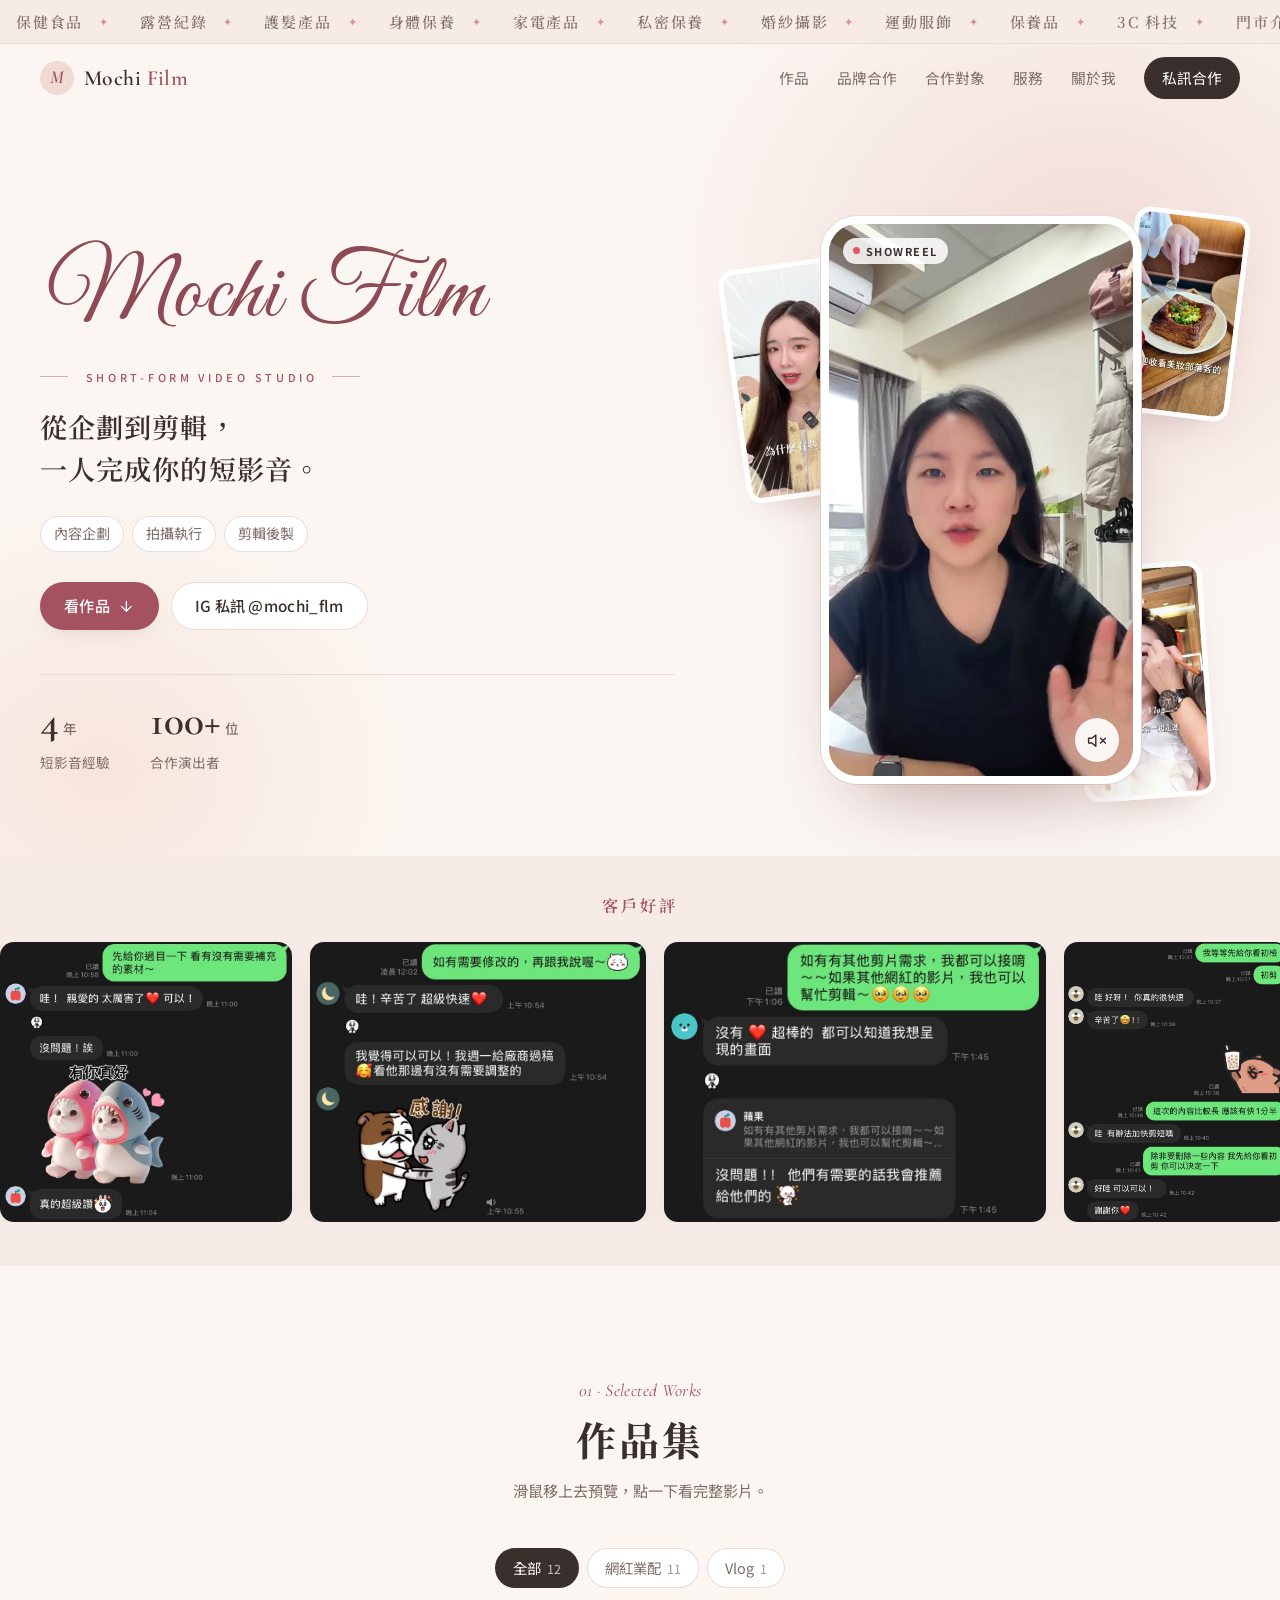
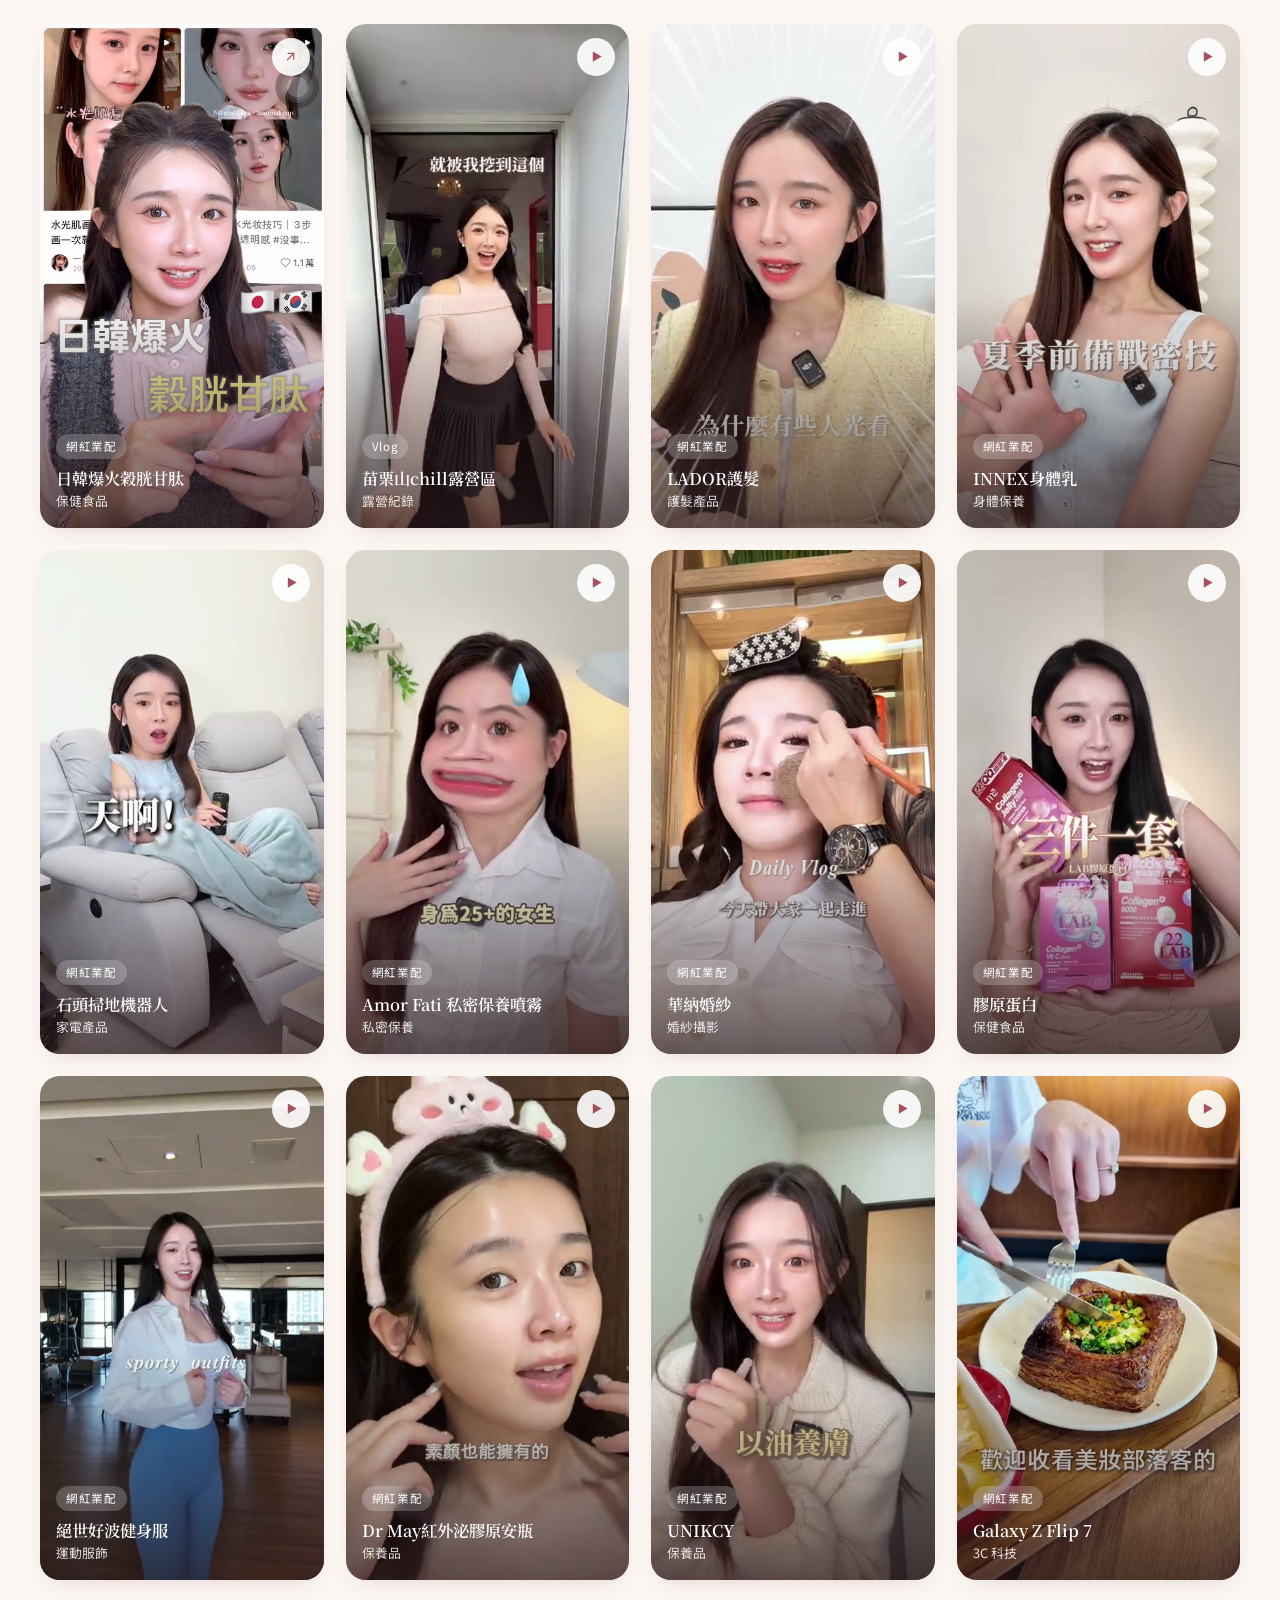
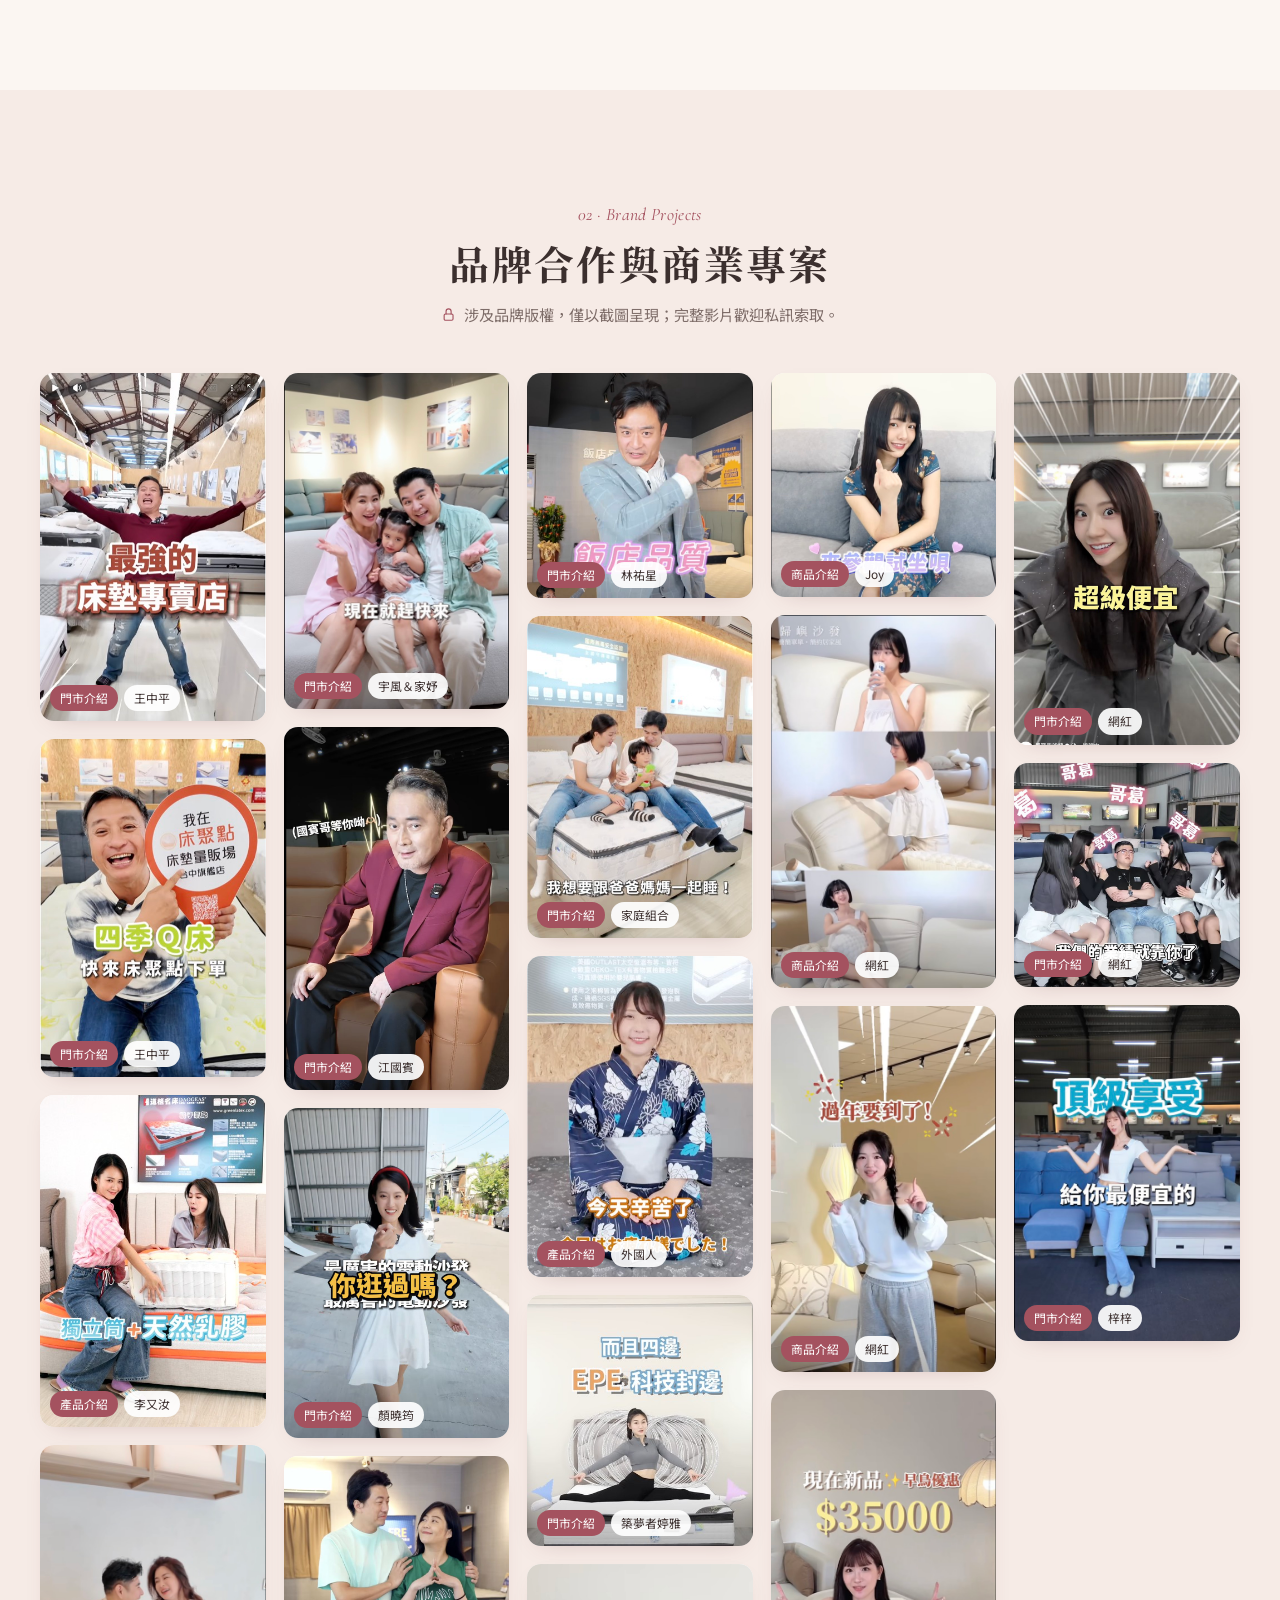
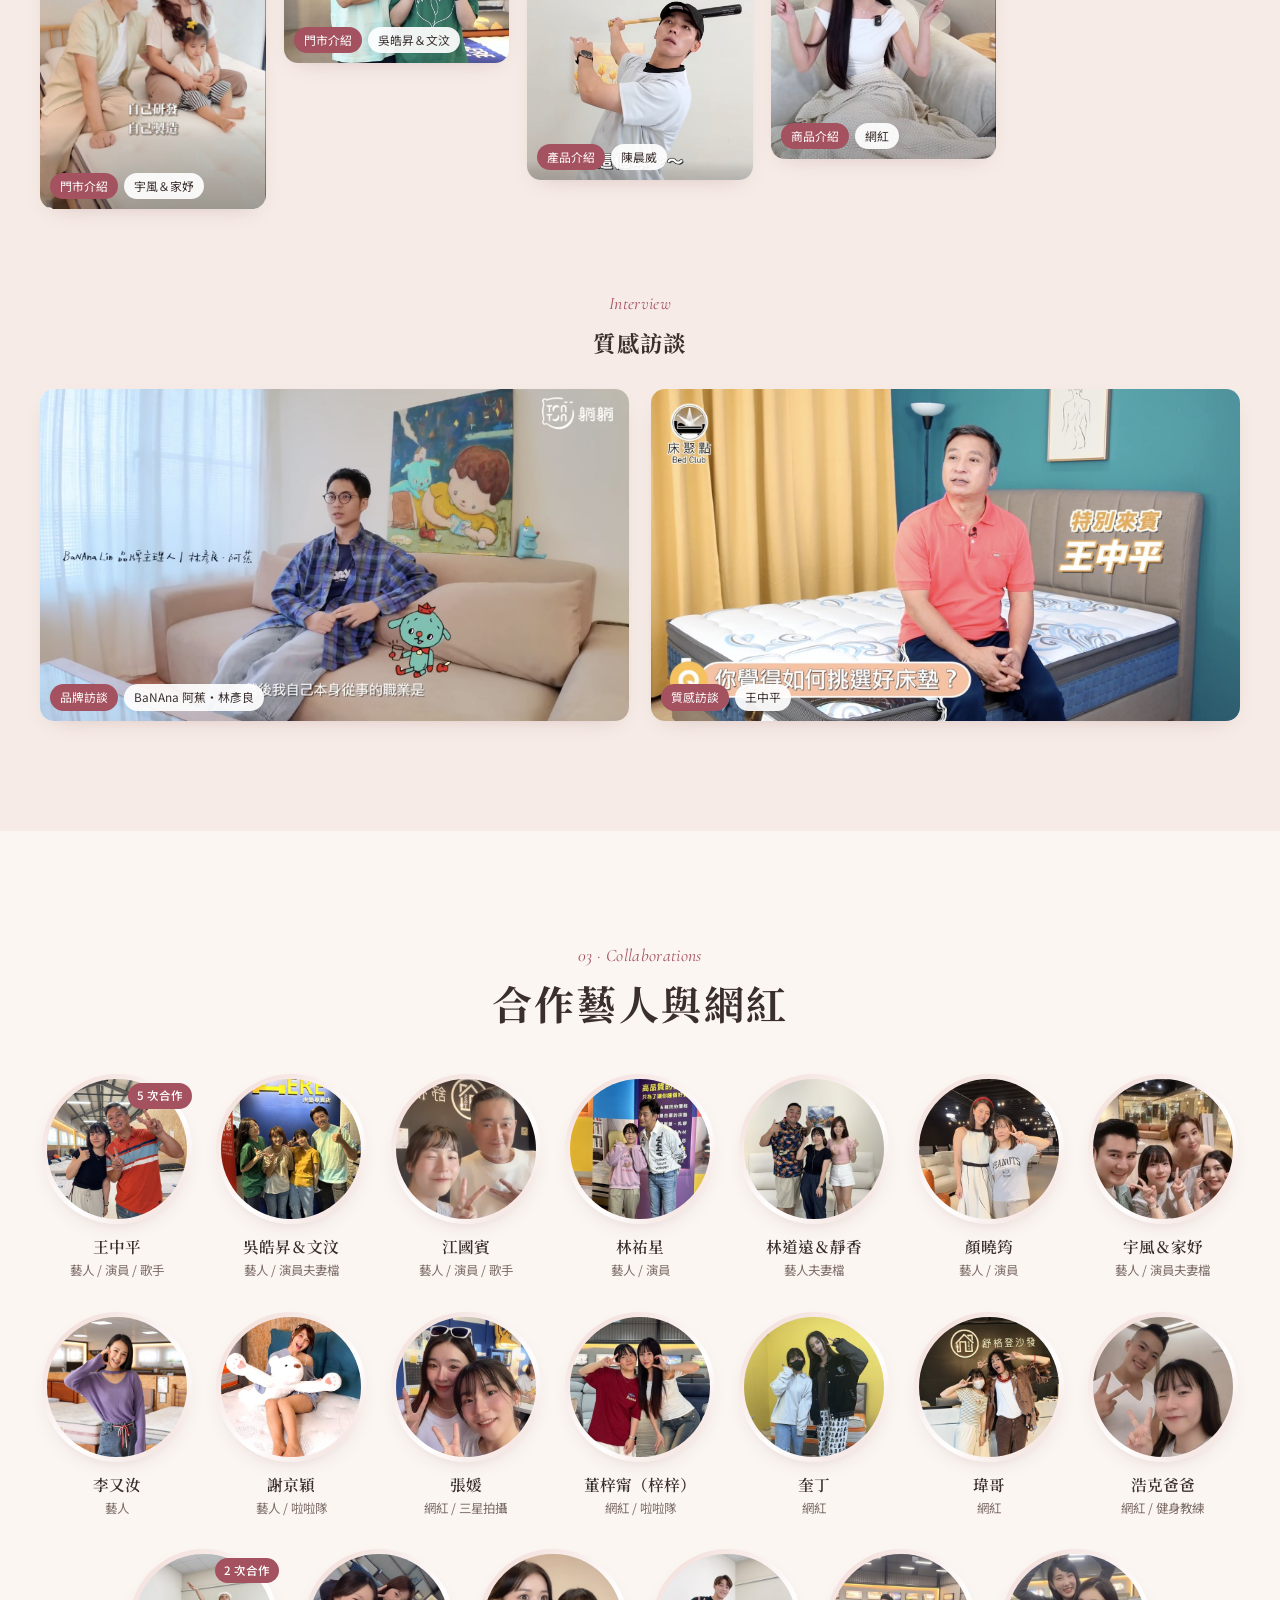
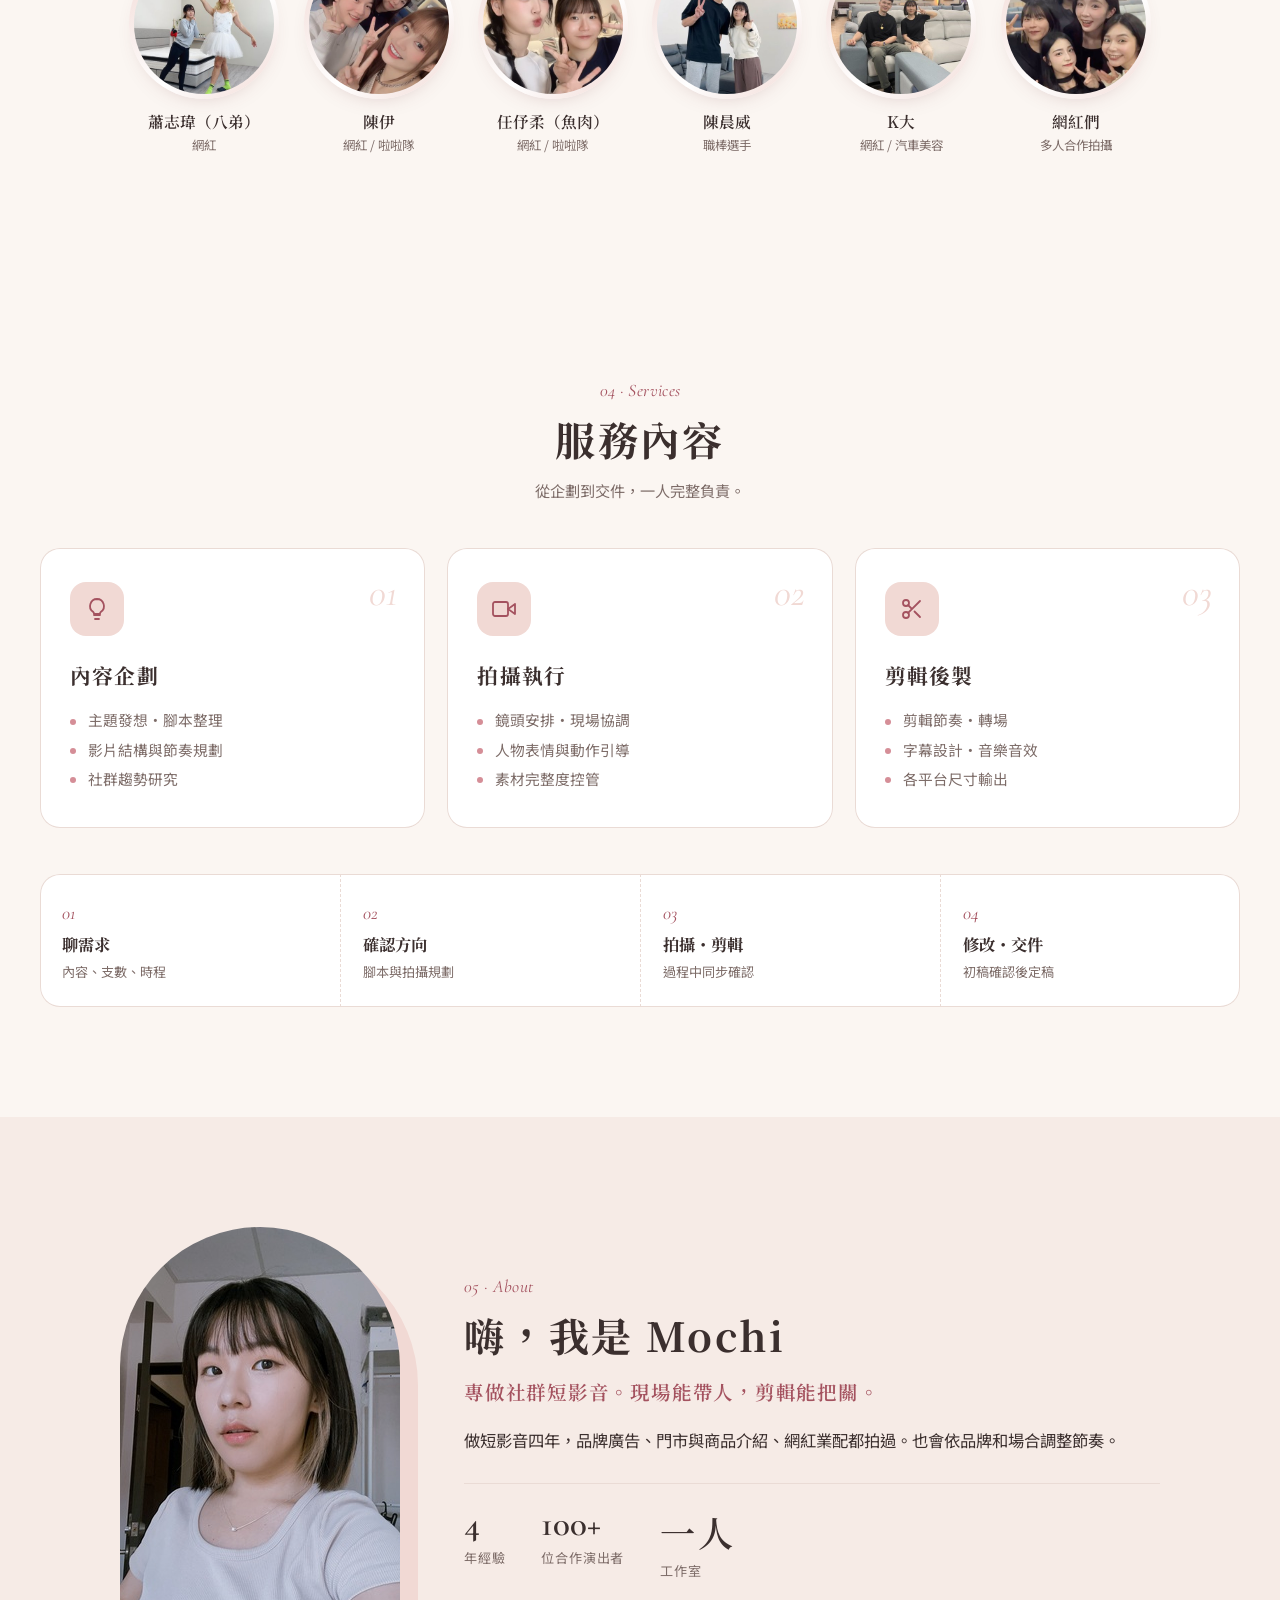
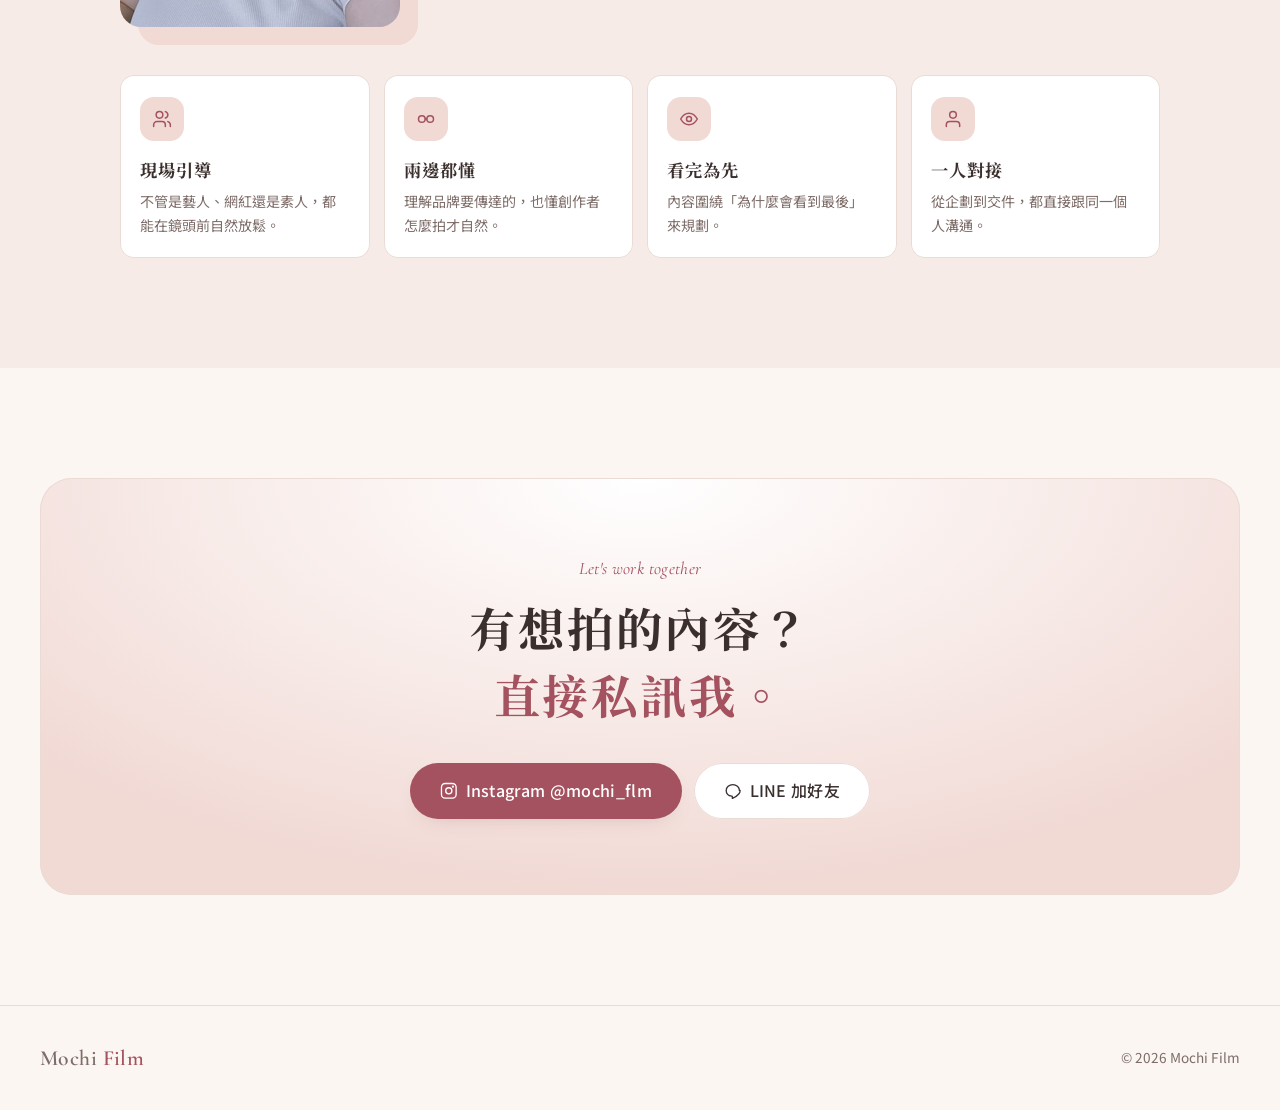
==== commit ef8625e1: "作品集改版：甜美精緻簡約風、移除價錢、經驗改 4 年 Co-authored-by: wendy885957-cmd <wendy885957-cmd@users.noreply.github.com" ====
--- a/index.html
+++ b/index.html
@@ -1,1169 +1,274 @@
 <!DOCTYPE html>
-<html lang="zh-Hant">
+<html lang="zh-Hant-TW">
 <head>
     <meta charset="UTF-8">
     <meta name="viewport" content="width=device-width, initial-scale=1.0, viewport-fit=cover">
-    <meta name="apple-mobile-web-app-capable" content="yes">
-    <meta name="apple-mobile-web-app-status-bar-style" content="black-translucent">
-    <meta name="theme-color" content="#080808">
-    <title>Mochi Film | 影像創作者</title>
-    <meta name="description" content="Mochi Film — 短影音剪輯、業配跟拍、腳本企劃。3 年商業影片經驗，一次可出 10 支短影音。">
-    <meta property="og:title" content="Mochi Film | 影像創作者">
-    <meta property="og:description" content="短影音剪輯、業配跟拍、腳本企劃。一個人幫你搞定拍攝到剪輯。">
+    <meta name="theme-color" content="#FBF6F2">
+    <title>Mochi Film | 短影音企劃・拍攝・剪輯</title>
+    <meta name="description" content="Mochi Film — 社群短影音的企劃、拍攝與剪輯。網紅業配、品牌短影音作品集。">
+    <meta property="og:title" content="Mochi Film | 短影音企劃・拍攝・剪輯">
+    <meta property="og:description" content="社群短影音的企劃、拍攝與剪輯。網紅業配、品牌短影音作品集。">
     <meta property="og:type" content="website">
+    <meta property="og:image" content="profile.jpg">
+    <link rel="icon" type="image/svg+xml" href="favicon.svg">
+    <link rel="apple-touch-icon" href="apple-touch-icon.png">
     <link rel="preconnect" href="https://fonts.googleapis.com">
     <link rel="preconnect" href="https://fonts.gstatic.com" crossorigin>
-    <link href="https://fonts.googleapis.com/css2?family=Noto+Sans+TC:wght@300;400;500;700;900&family=Inter:wght@300;400;500;600;700;800&display=swap" rel="stylesheet">
-    <link rel="icon" type="image/svg+xml" href="favicon.svg">
-    <link rel="apple-touch-icon" href="apple-touch-icon.png">
-    <meta property="og:image" content="profile.jpg">
+    <link href="https://fonts.googleapis.com/css2?family=Cormorant+Garamond:ital,wght@0,500;0,600;1,500;1,600&family=Great+Vibes&family=Noto+Sans+TC:wght@400;500;700&family=Noto+Serif+TC:wght@500;600;700&display=swap" rel="stylesheet">
     <link rel="stylesheet" href="style.css">
 </head>
 <body>
 
-    <!-- Navigation -->
-    <nav class="navbar" id="navbar">
-        <div class="nav-container">
-            <a href="#" class="nav-logo">MOCHI FILM</a>
-            <div class="nav-links">
-                <a href="#portfolio">作品</a>
-                <a href="#collab">合作經歷</a>
-                <a href="#services">服務</a>
-                <a href="#pricing">價格</a>
-                <a href="#contact" class="nav-cta">私訊我</a>
+<!-- ============ 導覽列 ============ -->
+<header class="nav" id="nav">
+    <div class="marquee" aria-hidden="true">
+        <div class="marquee-track" id="marqueeTrack"></div>
+    </div>
+    <div class="nav-inner">
+        <a href="#top" class="brand" aria-label="Mochi Film 回到頂部">
+            <span class="brand-mark">M</span>
+            <span class="brand-text">Mochi <em>Film</em></span>
+        </a>
+        <nav class="nav-links" id="navLinks" aria-label="主要導覽">
+            <a href="#works">作品</a>
+            <a href="#brand">品牌合作</a>
+            <a href="#people">合作對象</a>
+            <a href="#services">服務</a>
+            <a href="#about">關於我</a>
+            <a href="#contact" class="nav-cta">私訊合作</a>
+        </nav>
+        <button class="nav-toggle" id="navToggle" aria-label="開啟選單" aria-expanded="false" aria-controls="navLinks">
+            <span></span><span></span>
+        </button>
+    </div>
+</header>
+
+<main id="top">
+
+<!-- ============ 首頁主視覺 ============ -->
+<section class="hero">
+    <div class="hero-bg" aria-hidden="true"></div>
+    <div class="container hero-grid">
+        <div class="hero-copy">
+            <h1 class="hero-title reveal" style="--d:.08s">
+                <span class="hero-latin">Mochi Film</span>
+                <span class="hero-subline">Short-form Video Studio</span>
+                <span class="hero-zh">從企劃到剪輯，<br>一人完成你的短影音。</span>
+            </h1>
+            <ul class="hero-chips reveal" style="--d:.16s" aria-label="服務項目">
+                <li>內容企劃</li><li>拍攝執行</li><li>剪輯後製</li>
+            </ul>
+            <div class="hero-actions reveal" style="--d:.24s">
+                <a href="#works" class="btn btn-primary">看作品
+                    <svg viewBox="0 0 24 24" aria-hidden="true"><path d="M12 5v14M5 12l7 7 7-7"/></svg></a>
+                <a href="https://www.instagram.com/mochi_flm/" target="_blank" rel="noopener" class="btn btn-ghost">IG 私訊 @mochi_flm</a>
             </div>
-            <button class="nav-toggle" id="navToggle" aria-label="Toggle menu">
-                <span></span>
-                <span></span>
-                <span></span>
-            </button>
-        </div>
-    </nav>
-
-    <!-- Opening Curtain -->
-    <div class="curtain" id="curtain">
-        <div class="curtain-logo">MOCHI FILM</div>
-    </div>
-
-    <!-- Hero Section — fullscreen video -->
-    <section class="hero hero-fullvid" id="hero">
-        <div class="hero-fullvid-wrap">
-            <div class="hero-vid-container">
-                <video src="intro.mp4" muted autoplay playsinline webkit-playsinline preload="auto" id="heroVideo"></video>
-                <div class="hero-fullvid-controls anim-reveal" style="--delay: 1.2s">
-                    <button class="hero-sound-btn hero-sound-btn-prominent" id="heroSoundBtn" aria-label="開啟聲音">
-                        <svg viewBox="0 0 24 24" fill="none" stroke="currentColor" stroke-width="2" width="22" height="22">
-                            <path d="M11 5L6 9H2v6h4l5 4V5z"/>
-                            <line x1="23" y1="9" x2="17" y2="15" class="mute-line"/>
-                            <line x1="17" y1="9" x2="23" y2="15" class="mute-line"/>
-                        </svg>
-                    </button>
-                    <button class="hero-replay-btn" id="heroReplayBtn" aria-label="重播">
-                        <svg viewBox="0 0 24 24" fill="none" stroke="currentColor" stroke-width="2" width="22" height="22">
-                            <path d="M1 4v6h6"/><path d="M3.51 15a9 9 0 1 0 2.13-9.36L1 10"/>
-                        </svg>
-                    </button>
-                </div>
+            <dl class="stats reveal" style="--d:.32s">
+                <div><dt><span data-count="4">4</span><small>年</small></dt><dd>短影音經驗</dd></div>
+                <div><dt><span>100+</span><small>位</small></dt><dd>合作演出者</dd></div>
+            </dl>
+        </div>
+
+        <div class="hero-visual reveal" style="--d:.12s">
+            <div class="float-card fc-1" aria-hidden="true"><img src="portfolio/lador-yuan-cover.jpg" alt=""></div>
+            <div class="float-card fc-2" aria-hidden="true"><img src="portfolio/galaxy-zflip-yuan-cover.jpg" alt=""></div>
+            <div class="float-card fc-3" aria-hidden="true"><img src="portfolio/huaner-yuan-cover.jpg" alt=""></div>
+            <div class="phone">
+                <video id="heroVideo" src="intro-web.mp4" poster="intro-poster.jpg" muted autoplay loop playsinline preload="metadata" aria-label="Mochi Film 作品精華"></video>
+                <span class="phone-rec"><i></i>SHOWREEL</span>
+                <button class="sound-btn" id="soundBtn" aria-label="開啟聲音" aria-pressed="false">
+                    <svg class="ic-off" viewBox="0 0 24 24" aria-hidden="true"><path d="M11 5 6 9H2v6h4l5 4V5z"/><path d="m23 9-6 6M17 9l6 6"/></svg>
+                    <svg class="ic-on" viewBox="0 0 24 24" aria-hidden="true"><path d="M11 5 6 9H2v6h4l5 4V5z"/><path d="M15.5 8.5a5 5 0 0 1 0 7M19 5a10 10 0 0 1 0 14"/></svg>
+                </button>
             </div>
         </div>
-        <div class="hero-video-blur-layer">
-            <video src="intro.mp4" muted autoplay playsinline webkit-playsinline loop preload="auto" class="hero-blur-video"></video>
-        </div>
-        <div class="hero-bg-overlay"></div>
-        <div class="scroll-indicator anim-reveal" style="--delay: 1.6s">
-            <span>SCROLL</span>
-            <div class="scroll-line"></div>
-        </div>
-    </section>
-
-    <!-- Intro text below hero -->
-    <section class="section hero-intro-section">
-        <div class="container" style="text-align:center;">
-            <h2 class="section-title"><span class="gradient-text">MOCHI FILM</span></h2>
-            <p class="hero-intro-desc">影片企劃 ・ 拍攝執行 ・ 剪輯後製</p>
-            <div class="hero-actions" style="justify-content:center; margin-top:24px;">
-                <a href="#portfolio" class="btn btn-primary">看我的作品</a>
-                <a href="#contact" class="btn btn-outline">找我合作</a>
+    </div>
+
+</section>
+
+<!-- ============ 客戶好評（跑馬燈） ============ -->
+<section class="reviews-band" id="reviews" aria-label="客戶好評">
+    <div class="container">
+        <h2 class="reviews-heading">客戶好評</h2>
+    </div>
+    <div class="reviews" id="reviewsScroller" aria-label="客戶好評截圖">
+        <div class="reviews-track" id="reviewsTrack"></div>
+    </div>
+</section>
+
+<!-- ============ 作品集（由 works.js 產生） ============ -->
+<section class="section" id="works">
+    <div class="container">
+        <div class="section-head reveal">
+            <p class="kicker">01 · Selected Works</p>
+            <h2 class="section-title">作品集</h2>
+            <p class="section-sub"><span class="desktop-hint">滑鼠移上去預覽，點一下看完整影片。</span><span class="mobile-hint">點選作品，觀看完整影片。</span></p>
+        </div>
+        <div class="filters reveal" id="filters" role="group" aria-label="作品分類"></div>
+        <div class="works-grid" id="worksGrid"></div>
+    </div>
+</section>
+
+<!-- ============ 品牌合作（截圖） ============ -->
+<section class="section section-tint" id="brand">
+    <div class="container">
+        <div class="section-head reveal">
+            <p class="kicker">02 · Brand Projects</p>
+            <h2 class="section-title">品牌合作與商業專案</h2>
+            <p class="section-sub"><svg class="ic-inline" viewBox="0 0 24 24" aria-hidden="true"><rect x="5" y="11" width="14" height="10" rx="2"/><path d="M8 11V7a4 4 0 0 1 8 0v4"/></svg>涉及品牌版權，僅以截圖呈現；完整影片歡迎私訊索取。</p>
+        </div>
+        <div class="brand-grid" id="brandGrid"></div>
+
+        <div class="section-head section-head-sm reveal">
+            <p class="kicker">Interview</p>
+            <h3 class="section-title-sm">質感訪談</h3>
+        </div>
+        <div class="interview-grid" id="interviewGrid"></div>
+    </div>
+</section>
+
+<!-- ============ 合作藝人與網紅 ============ -->
+<section class="section" id="people">
+    <div class="container">
+        <div class="section-head reveal">
+            <p class="kicker">03 · Collaborations</p>
+            <h2 class="section-title">合作藝人與網紅</h2>
+        </div>
+        <div class="people-grid" id="peopleGrid"></div>
+    </div>
+</section>
+
+<!-- ============ 服務內容 ============ -->
+<section class="section" id="services">
+    <div class="container">
+        <div class="section-head reveal">
+            <p class="kicker">04 · Services</p>
+            <h2 class="section-title">服務內容</h2>
+            <p class="section-sub">從企劃到交件，一人完整負責。</p>
+        </div>
+        <div class="service-grid">
+            <article class="service-card reveal">
+                <span class="service-icon"><svg viewBox="0 0 24 24" aria-hidden="true"><path d="M9 18h6M10 22h4M12 2a7 7 0 0 0-4 12.7c.6.5 1 1.2 1 2V17h6v-.3c0-.8.4-1.5 1-2A7 7 0 0 0 12 2z"/></svg></span>
+                <p class="service-no">01</p>
+                <h3>內容企劃</h3>
+                <ul><li>主題發想・腳本整理</li><li>影片結構與節奏規劃</li><li>社群趨勢研究</li></ul>
+            </article>
+            <article class="service-card reveal" style="--d:.08s">
+                <span class="service-icon"><svg viewBox="0 0 24 24" aria-hidden="true"><path d="M23 7l-7 5 7 5V7z"/><rect x="1" y="5" width="15" height="14" rx="2"/></svg></span>
+                <p class="service-no">02</p>
+                <h3>拍攝執行</h3>
+                <ul><li>鏡頭安排・現場協調</li><li>人物表情與動作引導</li><li>素材完整度控管</li></ul>
+            </article>
+            <article class="service-card reveal" style="--d:.16s">
+                <span class="service-icon"><svg viewBox="0 0 24 24" aria-hidden="true"><circle cx="6" cy="6" r="3"/><circle cx="6" cy="18" r="3"/><path d="M20 4 8.1 15.9M14.5 14.5 20 20M8.1 8.1 12 12"/></svg></span>
+                <p class="service-no">03</p>
+                <h3>剪輯後製</h3>
+                <ul><li>剪輯節奏・轉場</li><li>字幕設計・音樂音效</li><li>各平台尺寸輸出</li></ul>
+            </article>
+        </div>
+
+        <ol class="process reveal">
+            <li><span class="process-no">01</span><strong>聊需求</strong><small>內容、支數、時程</small></li>
+            <li><span class="process-no">02</span><strong>確認方向</strong><small>腳本與拍攝規劃</small></li>
+            <li><span class="process-no">03</span><strong>拍攝・剪輯</strong><small>過程中同步確認</small></li>
+            <li><span class="process-no">04</span><strong>修改・交件</strong><small>初稿確認後定稿</small></li>
+        </ol>
+    </div>
+</section>
+
+<!-- ============ 關於我 ============ -->
+<section class="section section-tint" id="about">
+    <div class="container about">
+        <div class="about-photo reveal">
+            <img src="profile.jpg" alt="Mochi 本人照片" loading="lazy" width="400" height="400">
+        </div>
+        <div class="about-copy reveal" style="--d:.08s">
+            <p class="kicker">05 · About</p>
+            <h2 class="section-title">嗨，我是 Mochi</h2>
+            <p class="about-position">專做社群短影音。現場能帶人，剪輯能把關。</p>
+            <p class="about-text">做短影音四年，品牌廣告、門市與商品介紹、網紅業配都拍過。也會依品牌和場合調整節奏。</p>
+            <dl class="about-creds">
+                <div><dt>4</dt><dd>年經驗</dd></div>
+                <div><dt>100+</dt><dd>位合作演出者</dd></div>
+                <div><dt class="about-creds-zh">一人</dt><dd>工作室</dd></div>
+            </dl>
+        </div>
+        <ul class="about-points reveal" style="--d:.16s">
+            <li>
+                <span class="about-point-icon" aria-hidden="true">
+                    <svg viewBox="0 0 24 24"><path d="M16 21v-2a4 4 0 0 0-4-4H6a4 4 0 0 0-4 4v2"/><circle cx="9" cy="7" r="4"/><path d="M22 21v-2a4 4 0 0 0-3-3.87"/><path d="M16 3.13a4 4 0 0 1 0 7.75"/></svg>
+                </span>
+                <h3>現場引導</h3>
+                <p>不管是藝人、網紅還是素人，都能在鏡頭前自然放鬆。</p>
+            </li>
+            <li>
+                <span class="about-point-icon" aria-hidden="true">
+                    <svg viewBox="0 0 24 24"><circle cx="7" cy="12" r="4"/><circle cx="17" cy="12" r="4"/><path d="M11 12h2"/></svg>
+                </span>
+                <h3>兩邊都懂</h3>
+                <p>理解品牌要傳達的，也懂創作者怎麼拍才自然。</p>
+            </li>
+            <li>
+                <span class="about-point-icon" aria-hidden="true">
+                    <svg viewBox="0 0 24 24"><path d="M2 12s4-7 10-7 10 7 10 7-4 7-10 7S2 12 2 12z"/><circle cx="12" cy="12" r="3"/></svg>
+                </span>
+                <h3>看完為先</h3>
+                <p>內容圍繞「為什麼會看到最後」來規劃。</p>
+            </li>
+            <li>
+                <span class="about-point-icon" aria-hidden="true">
+                    <svg viewBox="0 0 24 24"><path d="M20 21v-2a4 4 0 0 0-4-4H8a4 4 0 0 0-4 4v2"/><circle cx="12" cy="7" r="4"/></svg>
+                </span>
+                <h3>一人對接</h3>
+                <p>從企劃到交件，都直接跟同一個人溝通。</p>
+            </li>
+        </ul>
+    </div>
+</section>
+
+<!-- ============ 聯絡 ============ -->
+<section class="section" id="contact">
+    <div class="container">
+        <div class="contact-card reveal">
+            <p class="kicker">Let's work together</p>
+            <h2 class="contact-title">有想拍的內容？<br><em>直接私訊我。</em></h2>
+            <div class="contact-actions">
+                <a href="https://www.instagram.com/mochi_flm/" target="_blank" rel="noopener" class="btn btn-primary btn-lg">
+                    <svg viewBox="0 0 24 24" aria-hidden="true"><rect x="2" y="2" width="20" height="20" rx="5"/><circle cx="12" cy="12" r="4.2"/><circle cx="17.6" cy="6.4" r=".6" fill="currentColor"/></svg>
+                    Instagram @mochi_flm</a>
+                <a href="https://line.me/ti/p/6ggHrSV_ZE" target="_blank" rel="noopener" class="btn btn-ghost btn-lg">
+                    <svg viewBox="0 0 24 24" aria-hidden="true"><path d="M21 11.5c0-4.4-4-8-9-8s-9 3.6-9 8c0 4 3.2 7.2 7.6 7.9.3.1.7.2.8.5.1.3 0 .7 0 .9l-.1.8c0 .3-.2 1 .9.5s5.8-3.4 7.9-5.8c1.3-1.4 1.9-3 1.9-4.8z"/></svg>
+                    LINE 加好友</a>
             </div>
         </div>
-    </section>
-
-    <!-- Portfolio Section -->
-    <section class="section portfolio" id="portfolio">
-        <div class="container">
-            <p class="section-tag">PORTFOLIO</p>
-            <h2 class="section-title">作品集</h2>
-            <p style="color:var(--text-secondary); font-size:0.85rem; margin-bottom:1.5rem; line-height:1.6; text-align:center;">因部分職務作品涉及公司資產與保密規範，公開作品集以自主創作與可公開案例為主。</p>
-            <div class="portfolio-grid">
-
-                <!-- 把 placeholder 裡的 SVG 換成影片或圖片就好 -->
-
-                <!-- 作品 1 -->
-                <a href="https://www.instagram.com/reel/DVvXGBoiYCl/" target="_blank" rel="noopener" class="portfolio-item portfolio-link" data-category="kol">
-                    <div class="portfolio-thumb">
-                        <img src="reel-01.jpg" alt="日韓爆火穀胱甘肽" loading="lazy">
-                        <div class="portfolio-play">
-                            <svg viewBox="0 0 24 24" fill="white"><polygon points="5 3 19 12 5 21 5 3"/></svg>
-                        </div>
-                        <div class="portfolio-overlay">
-                            <span class="portfolio-category">網紅業配</span>
-                            <h4>保健食品</h4>
-                        </div>
-                    </div>
-                </a>
-
-                <!-- 作品 2 -->
-                <div class="portfolio-item portfolio-video-inline" data-category="kol">
-                    <div class="portfolio-thumb">
-                        <img src="https://img.youtube.com/vi/nI-3qj6p_0A/maxresdefault.jpg" alt="苗栗山chill露營區" loading="lazy" class="portfolio-cover">
-                        <video src="portfolio/vlog-camping.mp4" playsinline webkit-playsinline preload="none" class="portfolio-inline-video"></video>
-                        <button class="portfolio-expand-btn" aria-label="放大">
-                            <svg viewBox="0 0 24 24" fill="none" stroke="currentColor" stroke-width="2"><path d="M15 3h6v6M9 21H3v-6M21 3l-7 7M3 21l7-7"/></svg>
-                        </button>
-                        <div class="portfolio-play">
-                            <svg viewBox="0 0 24 24" fill="white"><polygon points="5 3 19 12 5 21 5 3"/></svg>
-                        </div>
-                        <div class="portfolio-overlay">
-                            <span class="portfolio-category">Vlog</span>
-                            <h4>露營紀錄</h4>
-                        </div>
-                    </div>
-                </div>
-
-                <!-- 作品 3 -->
-                <div class="portfolio-item portfolio-video-inline" data-category="kol">
-                    <div class="portfolio-thumb">
-                        <img src="portfolio/lador-yuan-cover.jpg" alt="LADOR護髮" loading="lazy" class="portfolio-cover" onerror="this.src='portfolio/lador-yuan.mp4#t=1'">
-                        <video src="portfolio/lador-yuan.mp4" playsinline webkit-playsinline preload="none" class="portfolio-inline-video"></video>
-                        <button class="portfolio-expand-btn" aria-label="放大">
-                            <svg viewBox="0 0 24 24" fill="none" stroke="currentColor" stroke-width="2"><path d="M15 3h6v6M9 21H3v-6M21 3l-7 7M3 21l7-7"/></svg>
-                        </button>
-                        <div class="portfolio-play">
-                            <svg viewBox="0 0 24 24" fill="white"><polygon points="5 3 19 12 5 21 5 3"/></svg>
-                        </div>
-                        <div class="portfolio-overlay">
-                            <span class="portfolio-category">網紅業配</span>
-                            <h4>護髮產品</h4>
-                        </div>
-                    </div>
-                </div>
-
-                <!-- 作品 4 -->
-                <div class="portfolio-item portfolio-video-inline" data-category="kol">
-                    <div class="portfolio-thumb">
-                        <img src="portfolio/innex-yuan-cover.jpg" alt="INNEX身體乳" loading="lazy" class="portfolio-cover">
-                        <video src="portfolio/innex-yuan.mp4" playsinline webkit-playsinline preload="none" class="portfolio-inline-video"></video>
-                        <button class="portfolio-expand-btn" aria-label="放大">
-                            <svg viewBox="0 0 24 24" fill="none" stroke="currentColor" stroke-width="2"><path d="M15 3h6v6M9 21H3v-6M21 3l-7 7M3 21l7-7"/></svg>
-                        </button>
-                        <div class="portfolio-play">
-                            <svg viewBox="0 0 24 24" fill="white"><polygon points="5 3 19 12 5 21 5 3"/></svg>
-                        </div>
-                        <div class="portfolio-overlay">
-                            <span class="portfolio-category">網紅業配</span>
-                            <h4>身體保養</h4>
-                        </div>
-                    </div>
-                </div>
-
-                <!-- 作品 5 -->
-                <div class="portfolio-item portfolio-video-inline" data-category="kol">
-                    <div class="portfolio-thumb">
-                        <img src="portfolio/roborock-yuan-cover.jpg" alt="石頭掃地機器人" loading="lazy" class="portfolio-cover">
-                        <video src="portfolio/roborock-yuan.mp4" playsinline webkit-playsinline preload="none" class="portfolio-inline-video"></video>
-                        <button class="portfolio-expand-btn" aria-label="放大">
-                            <svg viewBox="0 0 24 24" fill="none" stroke="currentColor" stroke-width="2"><path d="M15 3h6v6M9 21H3v-6M21 3l-7 7M3 21l7-7"/></svg>
-                        </button>
-                        <div class="portfolio-play">
-                            <svg viewBox="0 0 24 24" fill="white"><polygon points="5 3 19 12 5 21 5 3"/></svg>
-                        </div>
-                        <div class="portfolio-overlay">
-                            <span class="portfolio-category">網紅業配</span>
-                            <h4>家電產品</h4>
-                        </div>
-                    </div>
-                </div>
-
-                <!-- 作品 6 -->
-                <div class="portfolio-item portfolio-video-inline" data-category="kol">
-                    <div class="portfolio-thumb">
-                        <img src="portfolio/amorfati-yuan-cover.jpg" alt="Amor Fati 私密保養噴霧" loading="lazy" class="portfolio-cover">
-                        <video src="portfolio/amorfati-yuan.mp4" playsinline webkit-playsinline preload="none" class="portfolio-inline-video"></video>
-                        <button class="portfolio-expand-btn" aria-label="放大">
-                            <svg viewBox="0 0 24 24" fill="none" stroke="currentColor" stroke-width="2"><path d="M15 3h6v6M9 21H3v-6M21 3l-7 7M3 21l7-7"/></svg>
-                        </button>
-                        <div class="portfolio-play">
-                            <svg viewBox="0 0 24 24" fill="white"><polygon points="5 3 19 12 5 21 5 3"/></svg>
-                        </div>
-                        <div class="portfolio-overlay">
-                            <span class="portfolio-category">網紅業配</span>
-                            <h4>私密保養</h4>
-                        </div>
-                    </div>
-                </div>
-
-                <!-- 作品 7 -->
-                <div class="portfolio-item portfolio-video-inline" data-category="kol">
-                    <div class="portfolio-thumb">
-                        <img src="portfolio/huaner-yuan-cover.jpg" alt="華納婚紗" loading="lazy" class="portfolio-cover">
-                        <video src="portfolio/huaner-yuan.mp4" playsinline webkit-playsinline preload="none" class="portfolio-inline-video"></video>
-                        <button class="portfolio-expand-btn" aria-label="放大">
-                            <svg viewBox="0 0 24 24" fill="none" stroke="currentColor" stroke-width="2"><path d="M15 3h6v6M9 21H3v-6M21 3l-7 7M3 21l7-7"/></svg>
-                        </button>
-                        <div class="portfolio-play">
-                            <svg viewBox="0 0 24 24" fill="white"><polygon points="5 3 19 12 5 21 5 3"/></svg>
-                        </div>
-                        <div class="portfolio-overlay">
-                            <span class="portfolio-category">網紅業配</span>
-                            <h4>婚紗攝影</h4>
-                        </div>
-                    </div>
-                </div>
-
-                <!-- 作品 8 -->
-                <div class="portfolio-item portfolio-video-inline" data-category="kol">
-                    <div class="portfolio-thumb">
-                        <img src="portfolio/collagen-yuan-cover.jpg" alt="膠原蛋白" loading="lazy" class="portfolio-cover">
-                        <video src="portfolio/collagen-yuan.mp4" playsinline webkit-playsinline preload="none" class="portfolio-inline-video"></video>
-                        <button class="portfolio-expand-btn" aria-label="放大">
-                            <svg viewBox="0 0 24 24" fill="none" stroke="currentColor" stroke-width="2"><path d="M15 3h6v6M9 21H3v-6M21 3l-7 7M3 21l7-7"/></svg>
-                        </button>
-                        <div class="portfolio-play">
-                            <svg viewBox="0 0 24 24" fill="white"><polygon points="5 3 19 12 5 21 5 3"/></svg>
-                        </div>
-                        <div class="portfolio-overlay">
-                            <span class="portfolio-category">網紅業配</span>
-                            <h4>保健食品</h4>
-                        </div>
-                    </div>
-                </div>
-
-                <!-- 作品 9 -->
-                <div class="portfolio-item portfolio-video-inline" data-category="kol">
-                    <div class="portfolio-thumb">
-                        <img src="portfolio/sportswear-yuan-cover.jpg" alt="絕世好波健身服" loading="lazy" class="portfolio-cover">
-                        <video src="portfolio/sportswear-yuan.mp4" playsinline webkit-playsinline preload="none" class="portfolio-inline-video"></video>
-                        <button class="portfolio-expand-btn" aria-label="放大">
-                            <svg viewBox="0 0 24 24" fill="none" stroke="currentColor" stroke-width="2"><path d="M15 3h6v6M9 21H3v-6M21 3l-7 7M3 21l7-7"/></svg>
-                        </button>
-                        <div class="portfolio-play">
-                            <svg viewBox="0 0 24 24" fill="white"><polygon points="5 3 19 12 5 21 5 3"/></svg>
-                        </div>
-                        <div class="portfolio-overlay">
-                            <span class="portfolio-category">網紅業配</span>
-                            <h4>運動服飾</h4>
-                        </div>
-                    </div>
-                </div>
-
-                <!-- 作品 10 -->
-                <div class="portfolio-item portfolio-video-inline" data-category="kol">
-                    <div class="portfolio-thumb">
-                        <img src="portfolio/drmay-yuan-cover.jpg" alt="Dr May紅外泌膠原安瓶" loading="lazy" class="portfolio-cover">
-                        <video src="portfolio/drmay-yuan.mp4" playsinline webkit-playsinline preload="none" class="portfolio-inline-video"></video>
-                        <button class="portfolio-expand-btn" aria-label="放大">
-                            <svg viewBox="0 0 24 24" fill="none" stroke="currentColor" stroke-width="2"><path d="M15 3h6v6M9 21H3v-6M21 3l-7 7M3 21l7-7"/></svg>
-                        </button>
-                        <div class="portfolio-play">
-                            <svg viewBox="0 0 24 24" fill="white"><polygon points="5 3 19 12 5 21 5 3"/></svg>
-                        </div>
-                        <div class="portfolio-overlay">
-                            <span class="portfolio-category">網紅業配</span>
-                            <h4>保養品</h4>
-                        </div>
-                    </div>
-                </div>
-
-                <!-- 作品 11 -->
-                <div class="portfolio-item portfolio-video-inline" data-category="kol">
-                    <div class="portfolio-thumb">
-                        <img src="portfolio/unikcy-yuan-cover.jpg" alt="UNIKCY" loading="lazy" class="portfolio-cover">
-                        <video src="portfolio/unikcy-yuan.mp4" playsinline webkit-playsinline preload="none" class="portfolio-inline-video"></video>
-                        <button class="portfolio-expand-btn" aria-label="放大">
-                            <svg viewBox="0 0 24 24" fill="none" stroke="currentColor" stroke-width="2"><path d="M15 3h6v6M9 21H3v-6M21 3l-7 7M3 21l7-7"/></svg>
-                        </button>
-                        <div class="portfolio-play">
-                            <svg viewBox="0 0 24 24" fill="white"><polygon points="5 3 19 12 5 21 5 3"/></svg>
-                        </div>
-                        <div class="portfolio-overlay">
-                            <span class="portfolio-category">網紅業配</span>
-                            <h4>保養品</h4>
-                        </div>
-                    </div>
-                </div>
-
-                <!-- 作品 12 -->
-                <div class="portfolio-item portfolio-video-inline" data-category="kol">
-                    <div class="portfolio-thumb">
-                        <img src="portfolio/galaxy-zflip-yuan-cover.jpg" alt="Galaxy Z Flip 7" loading="lazy" class="portfolio-cover">
-                        <video src="portfolio/galaxy-zflip-yuan.mp4" playsinline webkit-playsinline preload="none" class="portfolio-inline-video"></video>
-                        <button class="portfolio-expand-btn" aria-label="放大">
-                            <svg viewBox="0 0 24 24" fill="none" stroke="currentColor" stroke-width="2"><path d="M15 3h6v6M9 21H3v-6M21 3l-7 7M3 21l7-7"/></svg>
-                        </button>
-                        <div class="portfolio-play">
-                            <svg viewBox="0 0 24 24" fill="white"><polygon points="5 3 19 12 5 21 5 3"/></svg>
-                        </div>
-                        <div class="portfolio-overlay">
-                            <span class="portfolio-category">網紅業配</span>
-                            <h4>3C 科技</h4>
-                        </div>
-                    </div>
-                </div>
-
-                <!-- 要加更多作品？複製上面任一個 portfolio-item 區塊就好 -->
-
-            </div>
-
-            <div class="company-section">
-                <div class="company-section-header">
-                    <span class="company-section-tag">BRAND COLLABORATION</span>
-                    <h3 class="company-section-title">品牌合作與商業專案</h3>
-                    <p class="company-section-desc">以下作品涉及品牌方版權與合約規範，僅以<strong style="text-decoration:underline;">截圖方式</strong>呈現。如需觀看完整影片，歡迎透過下方聯絡方式與我聯繫。</p>
-                </div>
-                <div class="company-grid">
-                    <!-- 藝人 -->
-                    <div class="company-item">
-                        <img src="portfolio/company-01-cover.jpg" alt="門市介紹 王中平" loading="lazy">
-                        <div class="company-overlay">
-                            <span class="company-overlay-type">門市介紹</span>
-                            <h4>王中平</h4>
-                        </div>
-                    </div>
-                    <div class="company-item">
-                        <img src="portfolio/company-02-cover.jpg" alt="門市介紹 王中平" loading="lazy">
-                        <div class="company-overlay">
-                            <span class="company-overlay-type">門市介紹</span>
-                            <h4>王中平</h4>
-                        </div>
-                    </div>
-                    <div class="company-item">
-                        <img src="portfolio/company-06-cover.jpg" alt="產品介紹 李又汝" loading="lazy">
-                        <div class="company-overlay">
-                            <span class="company-overlay-type">產品介紹</span>
-                            <h4>李又汝</h4>
-                        </div>
-                    </div>
-                    <div class="company-item">
-                        <img src="portfolio/company-16-cover.jpg" alt="門市介紹 陳宇風家人" loading="lazy">
-                        <div class="company-overlay">
-                            <span class="company-overlay-type">門市介紹</span>
-                            <h4>宇風＆家妤</h4>
-                        </div>
-                    </div>
-                    <div class="company-item">
-                        <img src="portfolio/company-17-cover.jpg" alt="門市介紹 陳宇風家人" loading="lazy">
-                        <div class="company-overlay">
-                            <span class="company-overlay-type">門市介紹</span>
-                            <h4>宇風＆家妤</h4>
-                        </div>
-                    </div>
-                    <div class="company-item">
-                        <img src="portfolio/company-20-cover.jpg" alt="門市介紹 江國賓" loading="lazy">
-                        <div class="company-overlay">
-                            <span class="company-overlay-type">門市介紹</span>
-                            <h4>江國賓</h4>
-                        </div>
-                    </div>
-                    <div class="company-item">
-                        <img src="portfolio/company-21-cover.jpg" alt="門市介紹 顏曉筠" loading="lazy">
-                        <div class="company-overlay">
-                            <span class="company-overlay-type">門市介紹</span>
-                            <h4>顏曉筠</h4>
-                        </div>
-                    </div>
-                    <div class="company-item">
-                        <img src="portfolio/company-22-cover.jpg" alt="門市介紹 吳皓昇＆文汶" loading="lazy">
-                        <div class="company-overlay">
-                            <span class="company-overlay-type">門市介紹</span>
-                            <h4>吳皓昇＆文汶</h4>
-                        </div>
-                    </div>
-                    <div class="company-item">
-                        <img src="portfolio/company-23-cover.jpg" alt="門市介紹 林祐星" loading="lazy">
-                        <div class="company-overlay">
-                            <span class="company-overlay-type">門市介紹</span>
-                            <h4>林祐星</h4>
-                        </div>
-                    </div>
-                    <!-- 網紅素人 -->
-                    <div class="company-item">
-                        <img src="portfolio/company-03-cover.jpg" alt="門市介紹" loading="lazy">
-                        <div class="company-overlay">
-                            <span class="company-overlay-type">門市介紹</span>
-                            <h4>家庭組合</h4>
-                        </div>
-                    </div>
-                    <div class="company-item">
-                        <img src="portfolio/company-05-cover.jpg" alt="產品介紹" loading="lazy">
-                        <div class="company-overlay">
-                            <span class="company-overlay-type">產品介紹</span>
-                            <h4>外國人</h4>
-                        </div>
-                    </div>
-                    <div class="company-item">
-                        <img src="portfolio/company-07-cover.jpg" alt="門市介紹 築夢者婷雅" loading="lazy">
-                        <div class="company-overlay">
-                            <span class="company-overlay-type">門市介紹</span>
-                            <h4>築夢者婷雅</h4>
-                        </div>
-                    </div>
-                    <div class="company-item">
-                        <img src="portfolio/company-09-cover.jpg" alt="產品介紹 陳晨威" loading="lazy">
-                        <div class="company-overlay">
-                            <span class="company-overlay-type">產品介紹</span>
-                            <h4>陳晨威</h4>
-                        </div>
-                    </div>
-                    <div class="company-item">
-                        <img src="portfolio/company-10-cover.jpg" alt="商品介紹 Joy" loading="lazy">
-                        <div class="company-overlay">
-                            <span class="company-overlay-type">商品介紹</span>
-                            <h4>Joy</h4>
-                        </div>
-                    </div>
-                    <div class="company-item">
-                        <img src="portfolio/company-13-cover.jpg" alt="商品介紹 網紅" loading="lazy">
-                        <div class="company-overlay">
-                            <span class="company-overlay-type">商品介紹</span>
-                            <h4>網紅</h4>
-                        </div>
-                    </div>
-                    <div class="company-item">
-                        <img src="portfolio/company-14-cover.jpg" alt="商品介紹 網紅" loading="lazy">
-                        <div class="company-overlay">
-                            <span class="company-overlay-type">商品介紹</span>
-                            <h4>網紅</h4>
-                        </div>
-                    </div>
-                    <div class="company-item">
-                        <img src="portfolio/company-15-cover.jpg" alt="商品介紹 網紅" loading="lazy">
-                        <div class="company-overlay">
-                            <span class="company-overlay-type">商品介紹</span>
-                            <h4>網紅</h4>
-                        </div>
-                    </div>
-                    <div class="company-item">
-                        <img src="portfolio/company-24-cover.jpg" alt="門市介紹 網紅" loading="lazy">
-                        <div class="company-overlay">
-                            <span class="company-overlay-type">門市介紹</span>
-                            <h4>網紅</h4>
-                        </div>
-                    </div>
-                    <div class="company-item">
-                        <img src="portfolio/company-25-cover.jpg" alt="門市介紹 網紅" loading="lazy">
-                        <div class="company-overlay">
-                            <span class="company-overlay-type">門市介紹</span>
-                            <h4>網紅</h4>
-                        </div>
-                    </div>
-                    <div class="company-item">
-                        <img src="portfolio/company-26-cover.jpg" alt="門市介紹 梓梓" loading="lazy">
-                        <div class="company-overlay">
-                            <span class="company-overlay-type">門市介紹</span>
-                            <h4>梓梓</h4>
-                        </div>
-                    </div>
-                </div>
-            </div>
-
-            <div class="interview-section">
-                <div class="company-section-header">
-                    <span class="company-section-tag">QUALITY INTERVIEW</span>
-                    <h3 class="company-section-title">質感訪談</h3>
-                    <p class="company-section-desc">以下作品涉及品牌方版權與合約規範，僅以<strong style="text-decoration:underline;">截圖方式</strong>呈現。如需觀看完整影片，歡迎透過下方聯絡方式與我聯繫。</p>
-                </div>
-                <div class="interview-grid">
-                    <div class="interview-item">
-                        <img src="portfolio/company-18-cover.jpg" alt="品牌訪談 BaNAna 阿蕉" loading="lazy">
-                        <div class="company-overlay">
-                            <span class="company-overlay-type">品牌訪談</span>
-                            <h4>BaNAna 阿蕉・林彥良</h4>
-                        </div>
-                    </div>
-                    <div class="interview-item">
-                        <img src="portfolio/company-19-cover.jpg" alt="質感訪談 王中平" loading="lazy">
-                        <div class="company-overlay">
-                            <span class="company-overlay-type">質感訪談</span>
-                            <h4>王中平</h4>
-                        </div>
-                    </div>
-                </div>
-            </div>
-
-        </div>
-    </section>
-
-
-    <!-- Collaboration Section -->
-    <section class="section collab" id="collab">
-        <div class="container">
-            <h2 class="clients-title">合作藝人與網紅</h2>
-            <div class="celeb-grid">
-                <!-- 藝人 -->
-                <div class="celeb-card celeb-flip" data-images='["collab/wang-zhongping.jpg","collab/wang-hanjing.jpg","collab/wang-3rd.jpg","collab/wang-4th.jpg","collab/wang-5th.jpg"]' data-names='["王中平","王中平＆韓靖","王中平","王中平","王中平"]'>
-                    <div class="celeb-img-wrap">
-                        <img src="collab/wang-zhongping.jpg" alt="王中平" loading="lazy">
-                        <span class="flip-badge"><span class="badge-full">5 次合作</span><span class="badge-short">5次</span></span>
-                    </div>
-                    <span class="celeb-name">王中平</span>
-                    <small>藝人 / 演員 / 歌手</small>
-                </div>
-                <div class="celeb-card">
-                    <div class="celeb-img-wrap"><img src="collab/wu-wenwen.jpg" alt="吳皓昇＆文汶" loading="lazy"></div>
-                    <span>吳皓昇＆文汶</span>
-                    <small>藝人 / 演員夫妻檔</small>
-                </div>
-                <div class="celeb-card">
-                    <div class="celeb-img-wrap"><img src="collab/jiang-guobin.jpg" alt="江國賓" loading="lazy"></div>
-                    <span>江國賓</span>
-                    <small>藝人 / 演員 / 歌手</small>
-                </div>
-                <div class="celeb-card">
-                    <div class="celeb-img-wrap"><img src="collab/lin-youxing.jpg" alt="林祐星" loading="lazy"></div>
-                    <span>林祐星</span>
-                    <small>藝人 / 演員</small>
-                </div>
-                <div class="celeb-card">
-                    <div class="celeb-img-wrap"><img src="collab/lin-jingxiang.jpg" alt="林道遠＆靜香" loading="lazy"></div>
-                    <span>林道遠＆靜香</span>
-                    <small>藝人夫妻檔</small>
-                </div>
-                <div class="celeb-card">
-                    <div class="celeb-img-wrap"><img src="collab/yan-xiaojun.jpg" alt="顏曉筠" loading="lazy"></div>
-                    <span>顏曉筠</span>
-                    <small>藝人 / 演員</small>
-                </div>
-                <div class="celeb-card">
-                    <div class="celeb-img-wrap"><img src="collab/yufeng-jiayu.jpg" alt="宇風＆家妤" loading="lazy"></div>
-                    <span>宇風＆家妤</span>
-                    <small>藝人 / 演員夫妻檔</small>
-                </div>
-                <div class="celeb-card">
-                    <div class="celeb-img-wrap"><img src="collab/li-youru.jpg" alt="李又汝" loading="lazy"></div>
-                    <span>李又汝</span>
-                    <small>藝人</small>
-                </div>
-                <!-- 網紅 -->
-                <div class="celeb-card">
-                    <div class="celeb-img-wrap"><img src="collab/xie-jingying.jpg" alt="謝京穎" loading="lazy"></div>
-                    <span>謝京穎</span>
-                    <small>藝人 / 啦啦隊</small>
-                </div>
-                <div class="celeb-card">
-                    <div class="celeb-img-wrap"><img src="collab/zhangyan-samsung.jpg" alt="張媛" loading="lazy"></div>
-                    <span>張媛</span>
-                    <small>網紅 / 三星拍攝</small>
-                </div>
-                <div class="celeb-card">
-                    <div class="celeb-img-wrap"><img src="collab/dong-zining.jpg" alt="董梓甯" loading="lazy"></div>
-                    <span>董梓甯（梓梓）</span>
-                    <small>網紅 / 啦啦隊</small>
-                </div>
-                <div class="celeb-card">
-                    <div class="celeb-img-wrap"><img src="collab/kuiding.jpg" alt="奎丁" loading="lazy"></div>
-                    <span>奎丁</span>
-                    <small>網紅</small>
-                </div>
-                <div class="celeb-card">
-                    <div class="celeb-img-wrap"><img src="collab/weige.jpg" alt="瑋哥" loading="lazy"></div>
-                    <span>瑋哥</span>
-                    <small>網紅</small>
-                </div>
-                <div class="celeb-card">
-                    <div class="celeb-img-wrap"><img src="collab/hulk-dad.jpg" alt="浩克爸爸" loading="lazy"></div>
-                    <span>浩克爸爸</span>
-                    <small>網紅 / 健身教練</small>
-                </div>
-                <div class="celeb-card">
-                    <div class="celeb-img-wrap">
-                        <img src="collab/xiao-zhiwei.jpg" alt="蕭志瑋" loading="lazy">
-                        <span class="flip-badge"><span class="badge-full">2 次合作</span><span class="badge-short">2次</span></span>
-                    </div>
-                    <span>蕭志瑋（八弟）</span>
-                    <small>網紅</small>
-                </div>
-                <div class="celeb-card">
-                    <div class="celeb-img-wrap"><img src="collab/chenyi.jpg" alt="陳伊" loading="lazy"></div>
-                    <span>陳伊</span>
-                    <small>網紅 / 啦啦隊</small>
-                </div>
-                <div class="celeb-card">
-                    <div class="celeb-img-wrap"><img src="collab/yurou.jpg" alt="魚肉" loading="lazy"></div>
-                    <span>任伃柔（魚肉）</span>
-                    <small>網紅 / 啦啦隊</small>
-                </div>
-                <div class="celeb-card">
-                    <div class="celeb-img-wrap"><img src="collab/baseball.jpg" alt="陳晨威" loading="lazy"></div>
-                    <span>陳晨威</span>
-                    <small>職棒選手</small>
-                </div>
-                <div class="celeb-card">
-                    <div class="celeb-img-wrap"><img src="collab/kda.jpg" alt="K大" loading="lazy"></div>
-                    <span>K大</span>
-                    <small>網紅 / 汽車美容</small>
-                </div>
-                <div class="celeb-card">
-                    <div class="celeb-img-wrap"><img src="collab/group.jpg" alt="網紅們" loading="lazy"></div>
-                    <span>網紅們</span>
-                    <small>多人合作拍攝</small>
-                </div>
-            </div>
-
-        </div>
-    </section>
-
-    <!-- Reviews Section -->
-    <section class="section reviews" id="reviews">
-        <div class="container">
-            <p class="section-tag">REVIEWS</p>
-            <h2 class="section-title">好評回饋</h2>
-        </div>
-        <div class="reviews-scroll">
-            <div class="reviews-track">
-                <img src="reviews/IMG_3252.jpg" alt="客戶好評" loading="lazy">
-                <img src="reviews/IMG_3253.jpg" alt="客戶好評" loading="lazy">
-                <img src="reviews/IMG_3254.jpg" alt="客戶好評" loading="lazy">
-
-                <img src="reviews/IMG_3256.jpg" alt="客戶好評" loading="lazy">
-                <img src="reviews/IMG_3257.jpg" alt="客戶好評" loading="lazy">
-                <img src="reviews/IMG_3258.jpg" alt="客戶好評" loading="lazy">
-                <img src="reviews/IMG_3259.jpg" alt="客戶好評" loading="lazy">
-                <img src="reviews/IMG_3260.jpg" alt="客戶好評" loading="lazy">
-                <img src="reviews/IMG_3261.jpg" alt="客戶好評" loading="lazy">
-                <img src="reviews/IMG_3262.jpg" alt="客戶好評" loading="lazy">
-                <img src="reviews/IMG_3263.jpg" alt="客戶好評" loading="lazy">
-                <img src="reviews/IMG_3264.jpg" alt="客戶好評" loading="lazy">
-                <!-- 複製一份讓滾動無縫（不用 lazy 避免黑畫面） -->
-                <img src="reviews/IMG_3252.jpg" alt="客戶好評">
-                <img src="reviews/IMG_3253.jpg" alt="客戶好評">
-                <img src="reviews/IMG_3254.jpg" alt="客戶好評">
-
-                <img src="reviews/IMG_3256.jpg" alt="客戶好評">
-                <img src="reviews/IMG_3257.jpg" alt="客戶好評">
-                <img src="reviews/IMG_3258.jpg" alt="客戶好評">
-                <img src="reviews/IMG_3259.jpg" alt="客戶好評">
-                <img src="reviews/IMG_3260.jpg" alt="客戶好評">
-                <img src="reviews/IMG_3261.jpg" alt="客戶好評">
-                <img src="reviews/IMG_3262.jpg" alt="客戶好評">
-                <img src="reviews/IMG_3263.jpg" alt="客戶好評">
-                <img src="reviews/IMG_3264.jpg" alt="客戶好評">
-            </div>
-        </div>
-    </section>
-
-    <!-- Pain Points Section — Chat Style -->
-    <section class="section painpoints" id="painpoints">
-        <div class="container">
-            <p class="section-tag">PROBLEMS</p>
-            <h2 class="section-title">你是不是也遇到這些問題？</h2>
-            <p class="section-desc">點擊看看我怎麼幫你解決</p>
-
-            <div class="chat-list">
-                <div class="chat-row">
-                    <div class="chat-bubble-left">
-                        <h4>沒人幫拍</h4>
-                        <p>自己架腳架，角度怎麼調都不對</p>
-                    </div>
-                    <div class="chat-arrow">
-                        <svg viewBox="0 0 24 24" fill="none" stroke="currentColor" stroke-width="2"><path d="M5 12h14M13 6l6 6-6 6"/></svg>
-                    </div>
-                    <div class="chat-bubble-right">
-                        <strong>我到現場幫你拍</strong>
-                        <p>引導動作表情，你專心表現就好</p>
-                    </div>
-                </div>
-
-                <div class="chat-row">
-                    <div class="chat-bubble-left">
-                        <h4>剪片太花時間</h4>
-                        <p>一支短影音剪一整天，沒空做內容</p>
-                    </div>
-                    <div class="chat-arrow">
-                        <svg viewBox="0 0 24 24" fill="none" stroke="currentColor" stroke-width="2"><path d="M5 12h14M13 6l6 6-6 6"/></svg>
-                    </div>
-                    <div class="chat-bubble-right">
-                        <strong>素材丟給我就好</strong>
-                        <p>約 3 個工作天交件</p>
-                    </div>
-                </div>
-
-                <div class="chat-row">
-                    <div class="chat-bubble-left">
-                        <h4>發片量跟不上</h4>
-                        <p>平台要常發，但一個人產量有限</p>
-                    </div>
-                    <div class="chat-arrow">
-                        <svg viewBox="0 0 24 24" fill="none" stroke="currentColor" stroke-width="2"><path d="M5 12h14M13 6l6 6-6 6"/></svg>
-                    </div>
-                    <div class="chat-bubble-right">
-                        <strong>一次做 5-10 支</strong>
-                        <p>批量交付，發片節奏不斷</p>
-                    </div>
-                </div>
-
-                <div class="chat-row">
-                    <div class="chat-bubble-left">
-                        <h4>不知道拍什麼</h4>
-                        <p>看著鏡頭腦袋空白，不知道怎麼開場</p>
-                    </div>
-                    <div class="chat-arrow">
-                        <svg viewBox="0 0 24 24" fill="none" stroke="currentColor" stroke-width="2"><path d="M5 12h14M13 6l6 6-6 6"/></svg>
-                    </div>
-                    <div class="chat-bubble-right">
-                        <strong>腳本我來寫</strong>
-                        <p>到現場直接帶你走流程</p>
-                    </div>
-                </div>
-
-                <div class="chat-row">
-                    <div class="chat-bubble-left">
-                        <h4>請不起團隊</h4>
-                        <p>影像公司報價好幾萬，剛起步負擔不了</p>
-                    </div>
-                    <div class="chat-arrow">
-                        <svg viewBox="0 0 24 24" fill="none" stroke="currentColor" stroke-width="2"><path d="M5 12h14M13 6l6 6-6 6"/></svg>
-                    </div>
-                    <div class="chat-bubble-right">
-                        <strong>一個人幫你搞定</strong>
-                        <p>企劃到剪輯全包，省錢省溝通</p>
-                    </div>
-                </div>
-
-                <div class="chat-row">
-                    <div class="chat-bubble-left">
-                        <h4>剪出來差一點</h4>
-                        <p>看別人的很流暢，自己的就是少了感覺</p>
-                    </div>
-                    <div class="chat-arrow">
-                        <svg viewBox="0 0 24 24" fill="none" stroke="currentColor" stroke-width="2"><path d="M5 12h14M13 6l6 6-6 6"/></svg>
-                    </div>
-                    <div class="chat-bubble-right">
-                        <strong>3 年剪輯經驗</strong>
-                        <p>節奏轉場我來，質感拉上來</p>
-                    </div>
-                </div>
-
-                <div class="chat-row">
-                    <div class="chat-bubble-left">
-                        <h4>素材做不完</h4>
-                        <p>廣告要測不同版本，內部人力不夠</p>
-                    </div>
-                    <div class="chat-arrow">
-                        <svg viewBox="0 0 24 24" fill="none" stroke="currentColor" stroke-width="2"><path d="M5 12h14M13 6l6 6-6 6"/></svg>
-                    </div>
-                    <div class="chat-bubble-right">
-                        <strong>批量幫你做</strong>
-                        <p>一次交多版本，夠你測</p>
-                    </div>
-                </div>
-
-                <div class="chat-row">
-                    <div class="chat-bubble-left">
-                        <h4>尺寸改到崩潰</h4>
-                        <p>IG、Reels、YouTube 每個都要不同比例</p>
-                    </div>
-                    <div class="chat-arrow">
-                        <svg viewBox="0 0 24 24" fill="none" stroke="currentColor" stroke-width="2"><path d="M5 12h14M13 6l6 6-6 6"/></svg>
-                    </div>
-                    <div class="chat-bubble-right">
-                        <strong>各平台一次輸出</strong>
-                        <p>不用自己一個個調</p>
-                    </div>
-                </div>
-            </div>
-
-            <div class="pain-cta">
-                <p>看到你的狀況了嗎？</p>
-                <a href="#pricing" class="btn btn-primary">看看方案價格</a>
-            </div>
-        </div>
-    </section>
-
-    <!-- Services Section -->
-    <section class="section services" id="services">
-        <div class="container">
-            <p class="section-tag">SERVICES</p>
-            <h2 class="section-title">我可以幫你什麼</h2>
-            <div class="services-grid">
-                <div class="service-card">
-                    <div class="service-icon">
-                        <svg viewBox="0 0 24 24" fill="none" stroke="currentColor" stroke-width="1.5">
-                            <path d="M15 10l4.553-2.276A1 1 0 0121 8.618v6.764a1 1 0 01-1.447.894L15 14M5 18h8a2 2 0 002-2V8a2 2 0 00-2-2H5a2 2 0 00-2 2v8a2 2 0 002 2z"/>
-                        </svg>
-                    </div>
-                    <h3>內容企劃</h3>
-                    <p>主題發想、腳本整理、影片結構規劃，幫你把想說的整理成觀眾想看的</p>
-                    <ul class="service-features">
-                        <li>主題發想與腳本整理</li>
-                        <li>影片結構與節奏規劃</li>
-                        <li>社群趨勢研究</li>
-                        <li>內容方向建議</li>
-                    </ul>
-                </div>
-                <div class="service-card">
-                    <div class="service-icon">
-                        <svg viewBox="0 0 24 24" fill="none" stroke="currentColor" stroke-width="1.5">
-                            <path d="M3 9a2 2 0 012-2h.93a2 2 0 001.664-.89l.812-1.22A2 2 0 0110.07 4h3.86a2 2 0 011.664.89l.812 1.22A2 2 0 0018.07 7H19a2 2 0 012 2v9a2 2 0 01-2 2H5a2 2 0 01-2-2V9z"/>
-                            <circle cx="12" cy="13" r="3"/>
-                        </svg>
-                    </div>
-                    <h3>拍攝執行</h3>
-                    <p>現場鏡頭安排、拍攝協調、人物引導，從到場到收工都能獨立處理</p>
-                    <ul class="service-features">
-                        <li>鏡頭安排與現場協調</li>
-                        <li>人物肢體與表達引導</li>
-                        <li>素材完整度控管</li>
-                        <li>合作拍攝執行</li>
-                    </ul>
-                </div>
-                <div class="service-card">
-                    <div class="service-icon">
-                        <svg viewBox="0 0 24 24" fill="none" stroke="currentColor" stroke-width="1.5">
-                            <path d="M11 5H6a2 2 0 00-2 2v11a2 2 0 002 2h11a2 2 0 002-2v-5m-1.414-9.414a2 2 0 112.828 2.828L11.828 15H9v-2.828l8.586-8.586z"/>
-                        </svg>
-                    </div>
-                    <h3>剪輯後製</h3>
-                    <p>剪輯、字幕節奏、畫面包裝、音樂搭配，把素材變成可以直接發的成品</p>
-                    <ul class="service-features">
-                        <li>影片剪輯與節奏掌控</li>
-                        <li>字幕設計與音效搭配</li>
-                        <li>畫面包裝與後製處理</li>
-                        <li>多平台格式輸出</li>
-                    </ul>
-                </div>
-            </div>
-        </div>
-    </section>
-
-
-    <!-- About Section -->
-    <section class="section about" id="about">
-        <div class="container">
-            <div class="about-grid">
-                <div class="about-image">
-                        <img src="profile.jpg" alt="Mochi" class="about-photo">
-                </div>
-                <div class="about-content">
-                    <p class="section-tag">ABOUT ME</p>
-                    <h2 class="section-title left">關於我</h2>
-                    <p>嗨，我是 Mochi<br>專做<strong>社群短影音</strong>，腳本、拍攝、剪輯<strong>一人全包</strong><br>3 年經驗，擅長<strong>網紅業配</strong>和<strong>批量短影音製作</strong></p>
-                    <div class="about-tags">
-                        <span class="tag">短影音</span>
-                        <span class="tag">腳本企劃</span>
-                        <span class="tag">拍攝跟拍</span>
-                        <span class="tag">剪輯後製</span>
-                        <span class="tag">網紅業配</span>
-                    </div>
-                </div>
-            </div>
-        </div>
-    </section>
-
-    <!-- Pricing Section -->
-    <section class="section pricing" id="pricing">
-        <div class="container">
-            <p class="section-tag">PRICING</p>
-            <h2 class="section-title">方案價格</h2>
-            <p class="section-desc">以下為參考價格，實際依需求報價</p>
-            <!-- Mobile: compact 3-column cards -->
-            <div class="pricing-compact">
-                <div class="pricing-compact-card" data-plan="edit">
-                    <span class="pricing-compact-label">剪輯</span>
-                    <span class="pricing-compact-price">NT$<strong>2,000</strong></span>
-                    <span class="pricing-compact-sub">起 / 支</span>
-                    <div class="pricing-compact-detail">
-                        <p class="detail-desc">你提供素材，我來剪（30-60 秒）</p>
-                        <ul>
-                            <li>Reels / Shorts / 抖音</li>
-                            <li>字幕 + 音效 + 轉場</li>
-                            <li>免費修改 2 次</li>
-                            <li>各平台尺寸輸出</li>
-                            <li>交付時間約 1-3 天</li>
-                        </ul>
-                        <a href="#contact" class="btn btn-outline btn-full">聊聊需求</a>
-                    </div>
-                </div>
-                <div class="pricing-compact-card popular" data-plan="package">
-                    <span class="pricing-compact-badge">最受歡迎</span>
-                    <span class="pricing-compact-label">5 支套餐</span>
-                    <span class="pricing-compact-price">NT$<strong>9,000</strong></span>
-                    <span class="pricing-compact-sub"><span class="strikethrough">NT$10,000</span></span>
-                    <div class="pricing-compact-detail">
-                        <p class="detail-desc">批量製作 30-60 秒短影音，每支只要 NT$1,800</p>
-                        <ul>
-                            <li>批量短影音剪輯</li>
-                            <li>可加購拍攝、腳本企劃</li>
-                            <li>字幕 + 音效 + 轉場</li>
-                            <li>各平台尺寸輸出</li>
-                            <li>每支含 2 次修改</li>
-                            <li>量越多單價越優惠</li>
-                        </ul>
-                        <a href="#contact" class="btn btn-primary btn-full">聊聊需求</a>
-                    </div>
-                </div>
-                <div class="pricing-compact-card" data-plan="full">
-                    <span class="pricing-compact-label">全包方案</span>
-                    <span class="pricing-compact-price">NT$<strong>7,500</strong></span>
-                    <span class="pricing-compact-sub">起 / 支</span>
-                    <div class="pricing-compact-detail">
-                        <p class="detail-desc">30-60 秒短影音，腳本 + 拍攝 + 剪輯一條龍</p>
-                        <ul>
-                            <li>腳本企劃與內容方向</li>
-                            <li>現場拍攝（含演員引導）</li>
-                            <li>剪輯後製完整交付</li>
-                            <li>免費修改 2 次</li>
-                            <li>原始素材免費提供</li>
-                            <li>月度合作另有優惠</li>
-                        </ul>
-                        <a href="#contact" class="btn btn-outline btn-full">聊聊需求</a>
-                    </div>
-                </div>
-                <div class="pricing-swipe-hint">← 左右滑動切換方案 →</div>
-            </div>
-
-            <!-- Desktop: full cards -->
-            <div class="pricing-grid">
-                <div class="pricing-card">
-                    <div class="pricing-header">
-                        <h3>剪輯</h3>
-                        <p class="pricing-subtitle">你提供素材，我來剪</p>
-                    </div>
-                    <div class="pricing-price">
-                        <span class="currency">NT$</span>
-                        <span class="amount">2,000</span>
-                        <span class="period">起 / 支</span>
-                    </div>
-                    <p class="pricing-note">30-60 秒短影音</p>
-                    <ul class="pricing-features">
-                        <li><svg viewBox="0 0 20 20" fill="currentColor"><path fill-rule="evenodd" d="M16.707 5.293a1 1 0 010 1.414l-8 8a1 1 0 01-1.414 0l-4-4a1 1 0 011.414-1.414L8 12.586l7.293-7.293a1 1 0 011.414 0z" clip-rule="evenodd"/></svg>Reels / Shorts / 抖音</li>
-                        <li><svg viewBox="0 0 20 20" fill="currentColor"><path fill-rule="evenodd" d="M16.707 5.293a1 1 0 010 1.414l-8 8a1 1 0 01-1.414 0l-4-4a1 1 0 011.414-1.414L8 12.586l7.293-7.293a1 1 0 011.414 0z" clip-rule="evenodd"/></svg>字幕 + 音效 + 轉場</li>
-                        <li><svg viewBox="0 0 20 20" fill="currentColor"><path fill-rule="evenodd" d="M16.707 5.293a1 1 0 010 1.414l-8 8a1 1 0 01-1.414 0l-4-4a1 1 0 011.414-1.414L8 12.586l7.293-7.293a1 1 0 011.414 0z" clip-rule="evenodd"/></svg>免費修改 2 次</li>
-                        <li><svg viewBox="0 0 20 20" fill="currentColor"><path fill-rule="evenodd" d="M16.707 5.293a1 1 0 010 1.414l-8 8a1 1 0 01-1.414 0l-4-4a1 1 0 011.414-1.414L8 12.586l7.293-7.293a1 1 0 011.414 0z" clip-rule="evenodd"/></svg>1-3 天交件</li>
-                        <li><svg viewBox="0 0 20 20" fill="currentColor"><path fill-rule="evenodd" d="M16.707 5.293a1 1 0 010 1.414l-8 8a1 1 0 01-1.414 0l-4-4a1 1 0 011.414-1.414L8 12.586l7.293-7.293a1 1 0 011.414 0z" clip-rule="evenodd"/></svg>套餐另有優惠</li>
-                    </ul>
-                    <a href="#contact" class="btn btn-outline btn-full">聊聊需求</a>
-                </div>
-
-                <div class="pricing-card popular">
-                    <div class="popular-badge">最受歡迎</div>
-                    <div class="pricing-header">
-                        <h3>短影音套餐</h3>
-                        <p class="pricing-subtitle">一次包 5 支，幫你省更多</p>
-                    </div>
-                    <div class="pricing-price">
-                        <span class="currency">NT$</span>
-                        <span class="amount">9,000</span>
-                        <span class="pricing-qty">/ 5 支</span>
-                    </div>
-                    <div class="pricing-compare">
-                        <span class="pricing-original">單買 5 支 = <span class="strikethrough">NT$10,000</span></span>
-                        <span class="pricing-saving">現省 NT$1,000</span>
-                    </div>
-                    <div class="pricing-unit">換算每支只要 <strong>NT$1,800</strong></div>
-                    <ul class="pricing-features">
-                        <li><svg viewBox="0 0 20 20" fill="currentColor"><path fill-rule="evenodd" d="M16.707 5.293a1 1 0 010 1.414l-8 8a1 1 0 01-1.414 0l-4-4a1 1 0 011.414-1.414L8 12.586l7.293-7.293a1 1 0 011.414 0z" clip-rule="evenodd"/></svg>批量短影音剪輯</li>
-                        <li><svg viewBox="0 0 20 20" fill="currentColor"><path fill-rule="evenodd" d="M16.707 5.293a1 1 0 010 1.414l-8 8a1 1 0 01-1.414 0l-4-4a1 1 0 011.414-1.414L8 12.586l7.293-7.293a1 1 0 011.414 0z" clip-rule="evenodd"/></svg>可加購拍攝、腳本</li>
-                        <li><svg viewBox="0 0 20 20" fill="currentColor"><path fill-rule="evenodd" d="M16.707 5.293a1 1 0 010 1.414l-8 8a1 1 0 01-1.414 0l-4-4a1 1 0 011.414-1.414L8 12.586l7.293-7.293a1 1 0 011.414 0z" clip-rule="evenodd"/></svg>字幕 + 音效 + 轉場</li>
-                        <li><svg viewBox="0 0 20 20" fill="currentColor"><path fill-rule="evenodd" d="M16.707 5.293a1 1 0 010 1.414l-8 8a1 1 0 01-1.414 0l-4-4a1 1 0 011.414-1.414L8 12.586l7.293-7.293a1 1 0 011.414 0z" clip-rule="evenodd"/></svg>各平台尺寸輸出</li>
-                        <li><svg viewBox="0 0 20 20" fill="currentColor"><path fill-rule="evenodd" d="M16.707 5.293a1 1 0 010 1.414l-8 8a1 1 0 01-1.414 0l-4-4a1 1 0 011.414-1.414L8 12.586l7.293-7.293a1 1 0 011.414 0z" clip-rule="evenodd"/></svg>每支含 2 次修改</li>
-                        <li><svg viewBox="0 0 20 20" fill="currentColor"><path fill-rule="evenodd" d="M16.707 5.293a1 1 0 010 1.414l-8 8a1 1 0 01-1.414 0l-4-4a1 1 0 011.414-1.414L8 12.586l7.293-7.293a1 1 0 011.414 0z" clip-rule="evenodd"/></svg>月度合作另有優惠</li>
-                    </ul>
-                    <a href="#contact" class="btn btn-primary btn-full">聊聊需求</a>
-                </div>
-
-                <div class="pricing-card">
-                    <div class="pricing-header">
-                        <h3>全包方案</h3>
-                        <p class="pricing-subtitle">腳本 + 拍攝 + 剪輯一條龍</p>
-                    </div>
-                    <div class="pricing-price">
-                        <span class="currency">NT$</span>
-                        <span class="amount">7,500</span>
-                        <span class="period">起 / 支</span>
-                    </div>
-                    <p class="pricing-note">30-60 秒短影音</p>
-                    <ul class="pricing-features">
-                        <li><svg viewBox="0 0 20 20" fill="currentColor"><path fill-rule="evenodd" d="M16.707 5.293a1 1 0 010 1.414l-8 8a1 1 0 01-1.414 0l-4-4a1 1 0 011.414-1.414L8 12.586l7.293-7.293a1 1 0 011.414 0z" clip-rule="evenodd"/></svg>腳本企劃</li>
-                        <li><svg viewBox="0 0 20 20" fill="currentColor"><path fill-rule="evenodd" d="M16.707 5.293a1 1 0 010 1.414l-8 8a1 1 0 01-1.414 0l-4-4a1 1 0 011.414-1.414L8 12.586l7.293-7.293a1 1 0 011.414 0z" clip-rule="evenodd"/></svg>現場拍攝 + 演員引導</li>
-                        <li><svg viewBox="0 0 20 20" fill="currentColor"><path fill-rule="evenodd" d="M16.707 5.293a1 1 0 010 1.414l-8 8a1 1 0 01-1.414 0l-4-4a1 1 0 011.414-1.414L8 12.586l7.293-7.293a1 1 0 011.414 0z" clip-rule="evenodd"/></svg>剪輯後製完整交付</li>
-                        <li><svg viewBox="0 0 20 20" fill="currentColor"><path fill-rule="evenodd" d="M16.707 5.293a1 1 0 010 1.414l-8 8a1 1 0 01-1.414 0l-4-4a1 1 0 011.414-1.414L8 12.586l7.293-7.293a1 1 0 011.414 0z" clip-rule="evenodd"/></svg>免費修改 2 次</li>
-                        <li><svg viewBox="0 0 20 20" fill="currentColor"><path fill-rule="evenodd" d="M16.707 5.293a1 1 0 010 1.414l-8 8a1 1 0 01-1.414 0l-4-4a1 1 0 011.414-1.414L8 12.586l7.293-7.293a1 1 0 011.414 0z" clip-rule="evenodd"/></svg>多支 / 月度合作另有優惠</li>
-                    </ul>
-                    <a href="#contact" class="btn btn-outline btn-full">聊聊需求</a>
-                </div>
-            </div>
-
-            <!-- Shared features (mobile only) -->
-            <div class="pricing-shared-features">
-                <div class="pricing-shared-title">所有方案皆包含</div>
-                <ul class="pricing-shared-checklist">
-                    <li>字幕 + 音效</li>
-                    <li>免費修改 2 次</li>
-                    <li>各平台尺寸輸出</li>
-                </ul>
-                <a href="#contact" class="btn btn-primary btn-full" style="margin-top:16px;">私訊聊需求</a>
-            </div>
-
-            <!-- Add-ons -->
-            <div class="addons">
-                <h3>補充說明</h3>
-                <div class="addons-grid">
-                    <div class="addon-item">
-                        <span class="addon-name">免費修改 2 次</span>
-                        <span class="addon-price">第 3 次起 NT$500</span>
-                    </div>
-                    <div class="addon-item">
-                        <span class="addon-name">各平台尺寸輸出</span>
-                        <span class="addon-price">免費</span>
-                    </div>
-                    <div class="addon-item">
-                        <span class="addon-name">加急交件</span>
-                        <span class="addon-price">隔日 ×1.5 / 當日 ×2</span>
-                    </div>
-                    <div class="addon-item">
-                        <span class="addon-name">原始素材</span>
-                        <span class="addon-price">免費提供</span>
-                    </div>
-                </div>
-            </div>
-        </div>
-    </section>
-
-    <!-- Process Section -->
-    <section class="section process" id="process">
-        <div class="container">
-            <p class="section-tag">PROCESS</p>
-            <h2 class="section-title">合作流程</h2>
-            <div class="process-timeline">
-                <div class="process-step" onclick="this.classList.toggle('open')">
-                    <div class="step-number">01</div>
-                    <div class="step-content">
-                        <h3>先聊聊</h3>
-                        <p>跟我說你想做什麼、幾支、有沒有素材，我會盡快回你</p>
-                    </div>
-                </div>
-                <div class="process-step" onclick="this.classList.toggle('open')">
-                    <div class="step-number">02</div>
-                    <div class="step-content">
-                        <h3>報價確認</h3>
-                        <p>根據你的需求報價，講清楚做什麼、多少錢、什麼時候交</p>
-                    </div>
-                </div>
-                <div class="process-step" onclick="this.classList.toggle('open')">
-                    <div class="step-number">03</div>
-                    <div class="step-content">
-                        <h3>付訂金、交素材</h3>
-                        <p>確認後先付 50% 訂金，提供素材或安排拍攝，收到後開始作業</p>
-                    </div>
-                </div>
-                <div class="process-step" onclick="this.classList.toggle('open')">
-                    <div class="step-number">04</div>
-                    <div class="step-content">
-                        <h3>製作</h3>
-                        <p>腳本、拍攝、剪輯，過程中會跟你確認方向</p>
-                    </div>
-                </div>
-                <div class="process-step" onclick="this.classList.toggle('open')">
-                    <div class="step-number">05</div>
-                    <div class="step-content">
-                        <h3>初稿 → 修改 → 完稿</h3>
-                        <p>先給你初稿，免費修改 2 次，確認沒問題就定稿</p>
-                    </div>
-                </div>
-                <div class="process-step" onclick="this.classList.toggle('open')">
-                    <div class="step-number">06</div>
-                    <div class="step-content">
-                        <h3>交件、付尾款</h3>
-                        <p>交付成品＋原始素材，付完 50% 尾款就完成，合作愉快</p>
-                    </div>
-                </div>
-            </div>
-        </div>
-    </section>
-
-
-    <!-- Contact Section -->
-    <section class="section contact" id="contact">
-        <div class="container">
-            <p class="section-tag">CONTACT</p>
-            <h2 class="section-title">直接私訊我</h2>
-            <p class="section-desc">有想法就直接丟訊息給我，不用想太多，聊了再說。</p>
-            <div class="contact-buttons">
-                <a href="https://www.instagram.com/mochi_flm/" target="_blank" rel="noopener" class="contact-btn ig-btn">
-                    <svg viewBox="0 0 24 24" fill="currentColor">
-                        <path d="M12 2.163c3.204 0 3.584.012 4.85.07 3.252.148 4.771 1.691 4.919 4.919.058 1.265.069 1.645.069 4.849 0 3.205-.012 3.584-.069 4.849-.149 3.225-1.664 4.771-4.919 4.919-1.266.058-1.644.07-4.85.07-3.204 0-3.584-.012-4.849-.07-3.26-.149-4.771-1.699-4.919-4.92-.058-1.265-.07-1.644-.07-4.849 0-3.204.013-3.583.07-4.849.149-3.227 1.664-4.771 4.919-4.919 1.266-.057 1.645-.069 4.849-.069zM12 0C8.741 0 8.333.014 7.053.072 2.695.272.273 2.69.073 7.052.014 8.333 0 8.741 0 12c0 3.259.014 3.668.072 4.948.2 4.358 2.618 6.78 6.98 6.98C8.333 23.986 8.741 24 12 24c3.259 0 3.668-.014 4.948-.072 4.354-.2 6.782-2.618 6.979-6.98.059-1.28.073-1.689.073-4.948 0-3.259-.014-3.667-.072-4.947-.196-4.354-2.617-6.78-6.979-6.98C15.668.014 15.259 0 12 0zm0 5.838a6.162 6.162 0 100 12.324 6.162 6.162 0 000-12.324zM12 16a4 4 0 110-8 4 4 0 010 8zm6.406-11.845a1.44 1.44 0 100 2.881 1.44 1.44 0 000-2.881z"/>
-                    </svg>
-                    <div class="contact-btn-text">
-                        <span class="contact-btn-label">Instagram 私訊</span>
-                        <span class="contact-btn-id">@mochi_flm</span>
-                    </div>
-                </a>
-                <a href="https://line.me/ti/p/6ggHrSV_ZE" target="_blank" rel="noopener" class="contact-btn line-btn">
-                    <svg viewBox="0 0 24 24" fill="currentColor">
-                        <path d="M19.365 9.863c.349 0 .63.285.63.631 0 .345-.281.63-.63.63H17.61v1.125h1.755c.349 0 .63.283.63.63 0 .344-.281.629-.63.629h-2.386c-.345 0-.627-.285-.627-.629V8.108c0-.345.282-.63.63-.63h2.386c.346 0 .627.285.627.63 0 .349-.281.63-.63.63H17.61v1.125h1.755zm-3.855 3.016c0 .27-.174.51-.432.596-.064.021-.133.031-.199.031-.211 0-.391-.09-.51-.25l-2.443-3.317v2.94c0 .344-.279.629-.631.629-.346 0-.626-.285-.626-.629V8.108c0-.27.173-.51.43-.595.06-.023.136-.033.194-.033.195 0 .375.104.495.254l2.462 3.33V8.108c0-.345.282-.63.63-.63.345 0 .63.285.63.63v4.771zm-5.741 0c0 .344-.282.629-.631.629-.345 0-.627-.285-.627-.629V8.108c0-.345.282-.63.63-.63.346 0 .628.285.628.63v4.771zm-2.466.629H4.917c-.345 0-.63-.285-.63-.629V8.108c0-.345.285-.63.63-.63.348 0 .63.285.63.63v4.141h1.756c.348 0 .629.283.629.63 0 .344-.282.629-.629.629M24 10.314C24 4.943 18.615.572 12 .572S0 4.943 0 10.314c0 4.811 4.27 8.842 10.035 9.608.391.082.923.258 1.058.59.12.301.079.766.038 1.08l-.164 1.02c-.045.301-.24 1.186 1.049.645 1.291-.539 6.916-4.078 9.436-6.975C23.176 14.393 24 12.458 24 10.314"/>
-                    </svg>
-                    <div class="contact-btn-text">
-                        <span class="contact-btn-label">LINE 加好友</span>
-                        <span class="contact-btn-id">點擊直接加</span>
-                    </div>
-                </a>
-            </div>
-            <div class="contact-faq">
-                <h3>常見問題</h3>
-                <div class="faq-grid">
-                    <div class="faq-item">
-                        <strong>大概多久可以拿到？</strong>
-                        <p>看內容複雜度，通常 3-7 個工作天。很急的話可以討論。</p>
-                    </div>
-                    <div class="faq-item">
-                        <strong>要先付全額嗎？</strong>
-                        <p>不用，先付一半訂金就開工，滿意再付尾款。</p>
-                    </div>
-                    <div class="faq-item">
-                        <strong>素材要我自己拍嗎？</strong>
-                        <p>如果你選純剪輯就要提供素材；選全包的話我來拍。</p>
-                    </div>
-                    <div class="faq-item">
-                        <strong>可以遠端合作嗎？</strong>
-                        <p>可以，純剪輯的話不管你在哪都能合作。需要拍攝的話再討論地點。</p>
-                    </div>
-                </div>
-            </div>
-        </div>
-    </section>
-
-    <!-- Footer -->
-    <footer class="footer">
-        <div class="container">
-            <div class="footer-content">
-                <span class="footer-logo">MOCHI FILM</span>
-                <p>&copy; 2026 Mochi Film. All rights reserved.</p>
-            </div>
-        </div>
-    </footer>
-
-    <!-- Floating Mobile CTA -->
-    <div class="mobile-cta">
-        <a href="https://www.instagram.com/mochi_flm/" target="_blank" rel="noopener" class="mobile-cta-btn ig">
-            <svg viewBox="0 0 24 24" fill="currentColor" width="20" height="20">
-                <path d="M12 2.163c3.204 0 3.584.012 4.85.07 3.252.148 4.771 1.691 4.919 4.919.058 1.265.069 1.645.069 4.849 0 3.205-.012 3.584-.069 4.849-.149 3.225-1.664 4.771-4.919 4.919-1.266.058-1.644.07-4.85.07-3.204 0-3.584-.012-4.849-.07-3.26-.149-4.771-1.699-4.919-4.92-.058-1.265-.07-1.644-.07-4.849 0-3.204.013-3.583.07-4.849.149-3.227 1.664-4.771 4.919-4.919 1.266-.057 1.645-.069 4.849-.069zM12 0C8.741 0 8.333.014 7.053.072 2.695.272.273 2.69.073 7.052.014 8.333 0 8.741 0 12c0 3.259.014 3.668.072 4.948.2 4.358 2.618 6.78 6.98 6.98C8.333 23.986 8.741 24 12 24c3.259 0 3.668-.014 4.948-.072 4.354-.2 6.782-2.618 6.979-6.98.059-1.28.073-1.689.073-4.948 0-3.259-.014-3.667-.072-4.947-.196-4.354-2.617-6.78-6.979-6.98C15.668.014 15.259 0 12 0zm0 5.838a6.162 6.162 0 100 12.324 6.162 6.162 0 000-12.324zM12 16a4 4 0 110-8 4 4 0 010 8zm6.406-11.845a1.44 1.44 0 100 2.881 1.44 1.44 0 000-2.881z"/>
-            </svg>
-            IG 私訊
-        </a>
-        <a href="https://line.me/ti/p/6ggHrSV_ZE" target="_blank" rel="noopener" class="mobile-cta-btn line">
-            <svg viewBox="0 0 24 24" fill="currentColor" width="20" height="20">
-                <path d="M24 10.314C24 4.943 18.615.572 12 .572S0 4.943 0 10.314c0 4.811 4.27 8.842 10.035 9.608.391.082.923.258 1.058.59.12.301.079.766.038 1.08l-.164 1.02c-.045.301-.24 1.186 1.049.645 1.291-.539 6.916-4.078 9.436-6.975C23.176 14.393 24 12.458 24 10.314"/>
-            </svg>
-            LINE
-        </a>
-    </div>
-
-    <!-- Video Lightbox -->
-    <div class="lightbox" id="lightbox">
-        <button class="lightbox-close" id="lightboxClose">&#10005;</button>
-        <div class="lightbox-content" id="lightboxContent"></div>
-    </div>
-
-    <script src="script.js"></script>
+    </div>
+</section>
+
+</main>
+
+<footer class="footer">
+    <div class="container footer-inner">
+        <span class="brand-text">Mochi <em>Film</em></span>
+        <span>© <span id="year">2026</span> Mochi Film</span>
+    </div>
+</footer>
+
+<!-- 手機底部快速聯絡 -->
+<div class="mobile-cta" id="mobileCta">
+    <a href="https://www.instagram.com/mochi_flm/" target="_blank" rel="noopener">IG 私訊</a>
+    <a href="https://line.me/ti/p/6ggHrSV_ZE" target="_blank" rel="noopener">LINE</a>
+</div>
+
+<!-- 影片燈箱 -->
+<div class="lightbox" id="lightbox" role="dialog" aria-modal="true" aria-label="影片播放" hidden>
+    <button class="lightbox-close" id="lightboxClose" aria-label="關閉">
+        <svg viewBox="0 0 24 24" aria-hidden="true"><path d="M6 6l12 12M18 6 6 18"/></svg>
+    </button>
+    <div class="lightbox-body" id="lightboxBody"></div>
+</div>
+
+<noscript><style>.reveal { opacity: 1; transform: none; }</style><p class="container">請開啟 JavaScript 觀看完整作品集，或直接到 <a href="https://www.instagram.com/mochi_flm/">Instagram @mochi_flm</a> 看作品。</p></noscript>
+<script src="works.js"></script>
+<script src="script.js"></script>
 </body>
 </html>
--- a/style.css
+++ b/style.css
@@ -1,3274 +1,498 @@
-/* ===== RESET & BASE ===== */
-*, *::before, *::after {
-    margin: 0;
-    padding: 0;
-    box-sizing: border-box;
-}
-
+/* =========================================================
+   Mochi Film — 甜美・精緻・簡約
+   ========================================================= */
 :root {
-    --bg-primary: #080808;
-    --bg-secondary: #121212;
-    --bg-card: #161616;
-    --bg-card-hover: #1a1a1a;
-    --text-primary: #f5f5f5;
-    --text-secondary: #a0a0a0;
-    --text-muted: #666666;
-    --accent: #c8a97e;
-    --accent-light: #d4ba94;
-    --accent-dark: #b89660;
-    --border: #222222;
-    --border-light: #2a2a2a;
-    --gradient: linear-gradient(135deg, #c8a97e, #e8d5b5, #c8a97e);
-    --radius: 12px;
-    --radius-sm: 8px;
-    --transition: 0.3s cubic-bezier(0.4, 0, 0.2, 1);
-}
-
-html {
-    scroll-behavior: smooth;
+    --bg: #FBF6F2;          /* 奶油底 */
+    --bg-tint: #F6EBE6;     /* 淡蜜桃 */
+    --surface: #FFFFFF;
+    --blush: #F1D9D4;       /* 腮紅粉 */
+    --rose: #D58E97;        /* 玫瑰粉（裝飾用） */
+    --rose-ink: #A4525F;    /* 玫瑰深色（文字/按鈕，對比 ≥ 4.5） */
+    --ink: #3B2F2E;         /* 主文字 */
+    --muted: #7D6C68;       /* 次文字 */
+    --line: #EADBD5;
+    --shadow: 0 18px 40px -22px rgba(120, 62, 70, .35);
+    --shadow-sm: 0 8px 22px -14px rgba(120, 62, 70, .35);
+    --radius: 20px;
+    --radius-sm: 14px;
+    --serif: "Noto Serif TC", "Songti TC", serif;
+    --sans: "Noto Sans TC", "PingFang TC", "Microsoft JhengHei", system-ui, sans-serif;
+    --latin: "Cormorant Garamond", "Noto Serif TC", serif;
+    --script: "Great Vibes", cursive;
+    --title-rose: #8E4A55;      /* S1 標題：深玫瑰棕，奶油底對比約 6:1 */
+    --ease: cubic-bezier(.2, .8, .2, 1);
+    --container: 1200px;
+    --nav-h: 68px;
+    --ticker-h: 44px;
+}
+
+*, *::before, *::after { box-sizing: border-box; margin: 0; padding: 0; }
+html { scroll-behavior: smooth; -webkit-text-size-adjust: 100%; }
+body {
+    font-family: var(--sans);
+    color: var(--ink);
+    background: var(--bg);
+    line-height: 1.7;
     font-size: 16px;
-    -webkit-text-size-adjust: 100%;
+    -webkit-font-smoothing: antialiased;
     overflow-x: hidden;
 }
-
-body {
-    font-family: 'Noto Sans TC', 'Inter', -apple-system, BlinkMacSystemFont, sans-serif;
-    background-color: var(--bg-primary);
-    color: var(--text-primary);
-    line-height: 1.7;
-    -webkit-font-smoothing: antialiased;
-    -webkit-tap-highlight-color: transparent;
-    overflow-x: hidden;
-}
-
-/* Global film grain */
-body::after {
-    content: '';
-    position: fixed;
-    inset: 0;
-    z-index: 9999;
-    pointer-events: none;
-    opacity: 0.035;
-    background-image: url("data:image/svg+xml,%3Csvg viewBox='0 0 256 256' xmlns='http://www.w3.org/2000/svg'%3E%3Cfilter id='n'%3E%3CfeTurbulence type='fractalNoise' baseFrequency='0.75' numOctaves='4' stitchTiles='stitch'/%3E%3C/filter%3E%3Crect width='100%25' height='100%25' filter='url(%23n)'/%3E%3C/svg%3E");
-    background-size: 200px;
-}
-
-
-a {
-    text-decoration: none;
+img, video { display: block; max-width: 100%; }
+a { color: inherit; text-decoration: none; }
+ul, ol { list-style: none; }
+button { font: inherit; color: inherit; background: none; border: 0; cursor: pointer; }
+svg { width: 1em; height: 1em; fill: none; stroke: currentColor; stroke-width: 1.8; stroke-linecap: round; stroke-linejoin: round; }
+:focus-visible { outline: 2px solid var(--rose-ink); outline-offset: 3px; border-radius: 6px; }
+strong { font-weight: 700; color: var(--rose-ink); }
+em { font-style: italic; }
+
+.container { width: min(var(--container), 100% - 48px); margin-inline: auto; }
+
+/* ---------- Nav ---------- */
+.nav {
+    position: fixed; inset: 0 0 auto; z-index: 50;
+    padding-top: env(safe-area-inset-top);
+    transition: background .35s, box-shadow .35s, transform .35s var(--ease);
+}
+.nav.scrolled { background: rgba(251, 246, 242, .86); backdrop-filter: blur(14px); -webkit-backdrop-filter: blur(14px); box-shadow: 0 1px 0 var(--line); }
+.nav.hide { transform: translateY(-100%); }
+.nav-inner { width: min(var(--container), 100% - 48px); margin-inline: auto; height: 68px; display: flex; align-items: center; justify-content: space-between; }
+.brand { display: flex; align-items: center; gap: 10px; }
+.brand-mark {
+    width: 34px; height: 34px; border-radius: 50%;
+    display: grid; place-items: center;
+    background: var(--blush); color: var(--rose-ink);
+    font-family: var(--latin); font-weight: 600; font-size: 1.15rem; font-style: italic;
+}
+.brand-text { font-family: var(--latin); font-size: 1.35rem; font-weight: 600; font-style: normal; letter-spacing: .02em; }
+.brand-text em { color: var(--rose-ink); font-style: normal; font-weight: inherit; font-family: inherit; }
+.nav-links { display: flex; align-items: center; gap: 28px; font-size: .92rem; }
+.nav-links a { color: var(--muted); transition: color .2s; position: relative; }
+.nav-links a:not(.nav-cta)::after { content: ""; position: absolute; left: 0; right: 0; bottom: -4px; height: 1.5px; background: var(--rose); transform: scaleX(0); transition: transform .3s var(--ease); }
+.nav-links a:hover { color: var(--ink); }
+.nav-links a:hover::after { transform: scaleX(1); }
+.nav-cta { padding: 8px 18px; border-radius: 999px; background: var(--ink); color: #fff !important; }
+.nav-cta:hover { background: var(--rose-ink); }
+.nav-toggle { display: none; width: 44px; height: 44px; position: relative; }
+.nav-toggle span { position: absolute; left: 12px; right: 12px; height: 1.6px; background: var(--ink); transition: transform .3s var(--ease), top .3s; }
+.nav-toggle span:first-child { top: 18px; }
+.nav-toggle span:last-child { top: 25px; }
+.nav-toggle[aria-expanded="true"] span:first-child { top: 21.5px; transform: rotate(45deg); }
+.nav-toggle[aria-expanded="true"] span:last-child { top: 21.5px; transform: rotate(-45deg); }
+
+/* ---------- Buttons ---------- */
+.btn {
+    display: inline-flex; align-items: center; justify-content: center; gap: 8px;
+    min-height: 48px; padding: 0 24px; border-radius: 999px;
+    font-size: .95rem; font-weight: 500; letter-spacing: .02em;
+    transition: transform .25s var(--ease), background .25s, box-shadow .25s, color .25s;
+}
+.btn svg { font-size: 1.1em; }
+.btn-primary { background: var(--rose-ink); color: #fff; box-shadow: var(--shadow-sm); }
+.btn-primary:hover { background: #8E4351; transform: translateY(-2px); }
+.btn-ghost { background: var(--surface); color: var(--ink); box-shadow: inset 0 0 0 1px var(--line); }
+.btn-ghost:hover { box-shadow: inset 0 0 0 1px var(--rose); transform: translateY(-2px); }
+.btn-lg { min-height: 56px; padding: 0 30px; font-size: 1rem; }
+
+/* ---------- Hero ---------- */
+.hero { position: relative; padding: calc(var(--ticker-h) + 110px + env(safe-area-inset-top)) 0 0; overflow: hidden; }
+.hero-bg {
+    position: absolute; inset: 0; z-index: -1;
+    background:
+        radial-gradient(48% 60% at 85% 30%, rgba(241, 217, 212, .9), transparent 70%),
+        radial-gradient(36% 46% at 8% 90%, rgba(246, 225, 214, .8), transparent 70%);
+}
+.hero-grid { display: grid; grid-template-columns: 1.1fr .9fr; gap: 48px; align-items: center; min-height: min(78vh, 760px); }
+.eyebrow { display: inline-flex; align-items: center; gap: 10px; font-family: var(--latin); font-style: italic; font-size: 1.15rem; color: var(--rose-ink); }
+.dot { width: 8px; height: 8px; border-radius: 50%; background: var(--rose); box-shadow: 0 0 0 5px rgba(213, 142, 151, .2); }
+.hero-title { margin: 2px 0 26px; font-weight: 400; }
+.hero-latin {
+    display: block;
+    width: max-content;
+    max-width: 100%;
+    font-family: var(--script);
+    font-weight: 400;
+    font-style: normal;
+    font-size: clamp(4.2rem, 7.2vw, 6.6rem);
+    line-height: 1.14;
+    letter-spacing: 0.02em;
+    color: var(--title-rose);
+    padding: 0.06em 0.08em 0.1em;
+    font-feature-settings: "kern" 1, "liga" 1;
+}
+.hero-latin em {
     color: inherit;
-    transition: var(--transition);
-}
-
-img {
-    max-width: 100%;
-    display: block;
-}
-
-.container {
-    max-width: 1200px;
-    margin: 0 auto;
-    padding: 0 24px;
-}
-
-/* ===== NAVBAR ===== */
-.navbar {
-    position: fixed;
-    top: 0;
-    left: 0;
-    right: 0;
-    z-index: 1000;
-    padding: 20px 0;
-    padding-top: max(20px, env(safe-area-inset-top));
-    transition: transform 0.35s cubic-bezier(0.16, 1, 0.3, 1), background 0.3s ease, padding 0.3s ease, border-color 0.3s ease;
-    background: transparent;
-}
-
-.navbar.nav-hidden {
-    transform: translateY(-100%);
-}
-
-.navbar.scrolled {
-    background: rgba(10, 10, 10, 0.92);
-    backdrop-filter: blur(20px);
-    -webkit-backdrop-filter: blur(20px);
-    padding: 14px 0;
-    padding-top: max(14px, env(safe-area-inset-top));
-    border-bottom: 1px solid var(--border);
-}
-
-.nav-container {
-    max-width: 1200px;
-    margin: 0 auto;
-    padding: 0 24px;
+    font-style: normal;
+    font-weight: inherit;
+    font-family: inherit;
+    letter-spacing: inherit;
+}
+.hero-subline {
     display: flex;
     align-items: center;
-    justify-content: space-between;
-    position: relative;
-}
-
-.nav-logo {
-    font-family: 'Inter', sans-serif;
-    font-size: 1.2rem;
-    font-weight: 800;
-    letter-spacing: 3px;
-    color: var(--text-primary);
-}
-
-.nav-links {
+    gap: 14px;
+    width: max-content;
+    max-width: 100%;
+    margin-top: 10px;
+    font-family: var(--sans);
+    font-weight: 500;
+    font-size: 0.68rem;
+    letter-spacing: 0.34em;
+    text-indent: 0.34em;
+    text-transform: uppercase;
+    color: var(--rose-ink);
+}
+.hero-subline::before,
+.hero-subline::after {
+    content: "";
+    width: 28px;
+    height: 1px;
+    background: var(--rose);
+    opacity: .75;
+    flex: 0 0 28px;
+}
+.hero-zh { display: block; margin-top: 20px; font-family: var(--serif); font-weight: 600; font-size: clamp(1.25rem, 2.2vw, 1.7rem); line-height: 1.55; letter-spacing: .04em; }
+.hero-chips { display: flex; flex-wrap: wrap; gap: 8px; margin-bottom: 30px; }
+.hero-chips li { padding: 6px 14px; border-radius: 999px; background: var(--surface); box-shadow: inset 0 0 0 1px var(--line); font-size: .88rem; color: var(--muted); }
+.hero-actions { display: flex; flex-wrap: wrap; gap: 12px; }
+.stats { display: grid; grid-template-columns: repeat(2, auto); justify-content: start; gap: 40px; margin-top: 44px; padding-top: 26px; border-top: 1px solid var(--line); }
+.stats dt { font-family: var(--latin); font-size: 2.6rem; font-weight: 600; line-height: 1; color: var(--ink); }
+.stats dt small { font-family: var(--sans); font-size: .85rem; font-weight: 500; margin-left: 4px; color: var(--muted); }
+.stats dd { margin-top: 8px; font-size: .85rem; color: var(--muted); }
+
+.hero-visual { position: relative; display: grid; place-items: center; padding: 30px 0 40px; }
+.phone {
+    position: relative; width: min(320px, 74vw); aspect-ratio: 9 / 16;
+    border-radius: 36px; overflow: hidden; background: var(--blush);
+    border: 8px solid #fff; box-shadow: 0 40px 80px -40px rgba(120, 62, 70, .55), 0 0 0 1px var(--line);
+    z-index: 2;
+}
+.phone video { width: 100%; height: 100%; object-fit: cover; }
+.phone-rec { position: absolute; top: 14px; left: 14px; display: inline-flex; align-items: center; gap: 6px; padding: 4px 10px; border-radius: 999px; background: rgba(255,255,255,.85); font-size: .68rem; font-weight: 700; letter-spacing: .14em; color: var(--ink); }
+.phone-rec i { width: 7px; height: 7px; border-radius: 50%; background: #E0566B; animation: blink 1.6s infinite; }
+@keyframes blink { 50% { opacity: .25; } }
+.sound-btn { position: absolute; right: 14px; bottom: 14px; width: 44px; height: 44px; border-radius: 50%; display: grid; place-items: center; background: rgba(255,255,255,.9); color: var(--ink); font-size: 1.2rem; box-shadow: var(--shadow-sm); transition: transform .2s; }
+.sound-btn:hover { transform: scale(1.06); }
+.sound-btn .ic-on { display: none; }
+.sound-btn[aria-pressed="true"] .ic-on { display: block; }
+.sound-btn[aria-pressed="true"] .ic-off { display: none; }
+.float-card { position: absolute; width: 132px; aspect-ratio: 9/16; border-radius: 16px; overflow: hidden; border: 5px solid #fff; box-shadow: var(--shadow); z-index: 1; animation: floaty 7s ease-in-out infinite; }
+.float-card img { width: 100%; height: 100%; object-fit: cover; }
+.fc-1 { left: 2%; top: 12%; transform: rotate(-8deg); }
+.fc-2 { right: 0; top: 4%; transform: rotate(7deg); animation-delay: -2s; width: 116px; }
+.fc-3 { right: 6%; bottom: 4%; transform: rotate(-4deg); animation-delay: -4s; }
+@keyframes floaty { 0%, 100% { translate: 0 0; } 50% { translate: 0 -12px; } }
+
+/* 頂部細分類跑馬燈：固定在導覽列上方，隨導覽列一起顯隱 */
+.marquee {
+    height: var(--ticker-h);
+    margin: 0;
+    border: 0;
+    border-bottom: 1px solid var(--line);
+    background: var(--bg-tint);
+    overflow: hidden;
     display: flex;
     align-items: center;
-    gap: 32px;
-}
-
-.nav-links a {
-    font-size: 0.85rem;
-    font-weight: 400;
-    color: var(--text-secondary);
-    letter-spacing: 0.5px;
-}
-
-.nav-links a:hover {
-    color: var(--text-primary);
-}
-
-.nav-cta {
-    background: var(--accent);
-    color: var(--bg-primary) !important;
-    padding: 10px 24px;
-    border-radius: 50px;
-    font-weight: 500 !important;
-}
-
-.nav-cta:hover {
-    background: var(--accent-light) !important;
-    transform: translateY(-1px);
-}
-
-.nav-toggle {
-    display: none;
-    flex-direction: column;
-    gap: 5px;
-    background: none;
-    border: none;
-    cursor: pointer;
-    padding: 4px;
-}
-
-.nav-toggle span {
-    width: 24px;
-    height: 2px;
-    background: var(--text-primary);
-    transition: var(--transition);
-}
-
-/* ===== HERO ===== */
-.hero {
-    min-height: 100vh;
-    display: flex;
-    align-items: center;
-    justify-content: center;
-    position: relative;
-    padding: 120px 24px 80px;
-    overflow: hidden;
-    background: var(--bg-primary);
-}
-
-.hero::before {
-    content: '';
-    position: absolute;
-    top: -40%;
-    left: -20%;
-    width: 80%;
-    height: 80%;
-    background: radial-gradient(circle, rgba(200, 169, 126, 0.18) 0%, transparent 65%);
-    filter: blur(80px);
-    animation: glow1 8s ease-in-out infinite alternate;
-}
-
-.hero::after {
-    content: '';
-    position: absolute;
-    bottom: -30%;
-    right: -15%;
-    width: 60%;
-    height: 70%;
-    background: radial-gradient(circle, rgba(200, 169, 126, 0.12) 0%, transparent 60%);
-    filter: blur(60px);
-    animation: glow2 10s ease-in-out infinite alternate;
-}
-
-@keyframes glow1 {
-    0% { transform: translate(0, 0) scale(1); opacity: 0.6; }
-    100% { transform: translate(5%, 8%) scale(1.1); opacity: 1; }
-}
-
-@keyframes glow2 {
-    0% { transform: translate(0, 0) scale(1); opacity: 0.4; }
-    100% { transform: translate(-4%, -6%) scale(1.15); opacity: 0.8; }
-}
-
-.hero-bg-overlay {
-    position: absolute;
-    inset: 0;
-    background:
-        radial-gradient(ellipse at 50% 0%, rgba(200, 169, 126, 0.12) 0%, transparent 50%),
-        linear-gradient(180deg, transparent 60%, var(--bg-primary) 100%);
-    z-index: 1;
-}
-
-
-.hero-minimal {
-    min-height: auto;
-}
-
-/* Hero Fullscreen Video */
-.hero-fullvid {
-    padding: 0;
-    min-height: 100vh;
-    min-height: 100dvh;
-    display: flex;
-    flex-direction: column;
-    align-items: center;
-    justify-content: center;
-    background: #000;
-}
-
-.hero-fullvid .hero-bg-overlay {
-    position: absolute;
-    inset: 0;
-    background:
-        linear-gradient(180deg, rgba(8,8,8,0.85) 0%, rgba(8,8,8,0.4) 10%, transparent 20%, transparent 65%, var(--bg-primary) 100%);
-    z-index: 2;
-    pointer-events: none;
-}
-
-.hero-fullvid::before,
-.hero-fullvid::after {
-    display: none;
-}
-
-.hero-fullvid-wrap {
-    position: absolute;
-    inset: 0;
-    z-index: 1;
-    display: flex;
-    align-items: center;
-    justify-content: center;
-}
-
-.hero-vid-container {
-    position: relative;
-    height: 100%;
-}
-
-.hero-vid-container video {
-    height: 100%;
-    width: auto;
-    max-width: none;
-    display: block;
-}
-
-.hero-fullvid-controls {
-    position: absolute;
-    bottom: 120px;
-    right: 16px;
-    z-index: 5;
-    display: flex;
-    gap: 10px;
-}
-
-/* Intro section below hero */
-.hero-intro-section {
-    padding: 60px 24px;
-}
-
-.hero-intro-desc {
-    font-size: 1.05rem;
-    color: var(--text-secondary);
-    letter-spacing: 2px;
-    margin-top: 8px;
-}
-
-.hero-minimal .hero-title {
-    font-size: clamp(2.5rem, 7vw, 5rem);
-    margin-bottom: 16px;
-}
-
-.hero-content {
-    position: relative;
+}
+.marquee-track { display: flex; width: max-content; animation: marquee 42s linear infinite; }
+.marquee-track span {
+    display: inline-flex; align-items: center; gap: 16px;
+    padding: 0 16px; height: var(--ticker-h);
+    font-family: var(--serif); font-size: 15px; font-weight: 500;
+    letter-spacing: .12em; color: var(--muted); white-space: nowrap;
+    line-height: 1;
+}
+.marquee-track span::after { content: "✦"; color: var(--rose); font-size: 11px; letter-spacing: 0; }
+@keyframes marquee { to { transform: translateX(-50%); } }
+@media (hover: hover) and (pointer: fine) {
+    .marquee:hover .marquee-track { animation-play-state: paused; }
+}
+
+/* ---------- Sections ---------- */
+.section { padding: 110px 0; }
+.section-tint { background: var(--bg-tint); }
+.section-head { text-align: center; max-width: 640px; margin: 0 auto 44px; }
+.section-head-sm { margin-top: 80px; margin-bottom: 28px; }
+.kicker { font-family: var(--latin); font-style: italic; font-size: 1.1rem; color: var(--rose-ink); letter-spacing: .02em; }
+.section-title { margin-top: 6px; font-family: var(--serif); font-weight: 700; font-size: clamp(1.75rem, 3.4vw, 2.5rem); letter-spacing: .06em; line-height: 1.35; }
+.section-title-sm { margin-top: 4px; font-family: var(--serif); font-size: 1.4rem; letter-spacing: .06em; }
+.section-sub { margin-top: 12px; color: var(--muted); font-size: .95rem; display: inline-flex; align-items: center; gap: 8px; }
+.ic-inline { flex: none; color: var(--rose-ink); }
+
+/* ---------- Filters ---------- */
+.filters { display: flex; flex-wrap: wrap; justify-content: center; gap: 8px; margin-bottom: 36px; }
+.filter-btn { min-height: 40px; padding: 0 18px; border-radius: 999px; font-size: .9rem; color: var(--muted); background: var(--surface); box-shadow: inset 0 0 0 1px var(--line); transition: all .25s; }
+.filter-btn:hover { color: var(--ink); }
+.filter-btn[aria-pressed="true"] { background: var(--ink); color: #fff; box-shadow: none; }
+.filter-btn small { margin-left: 6px; opacity: .7; font-size: .78rem; }
+
+/* ---------- Works grid (9:16) ---------- */
+.works-grid { display: grid; grid-template-columns: repeat(4, 1fr); gap: 22px; }
+.work { position: relative; text-align: left; border-radius: var(--radius); overflow: hidden; background: var(--blush); box-shadow: var(--shadow-sm); aspect-ratio: 9 / 16; isolation: isolate; transition: transform .45s var(--ease), box-shadow .45s; }
+.work:hover { transform: translateY(-6px); box-shadow: var(--shadow); }
+.work img, .work video { position: absolute; inset: 0; width: 100%; height: 100%; object-fit: cover; transition: opacity .4s, transform .8s var(--ease); }
+.work video { opacity: 0; }
+.work.previewing video { opacity: 1; }
+.work:hover img { transform: scale(1.04); }
+.work::after { content: ""; position: absolute; inset: 0; background: linear-gradient(to top, rgba(40, 22, 24, .72), rgba(40, 22, 24, 0) 46%); z-index: 1; pointer-events: none; }
+.work-info { position: absolute; left: 16px; right: 16px; bottom: 16px; z-index: 2; color: #fff; }
+.work-info small { display: inline-block; padding: 3px 10px; border-radius: 999px; background: rgba(255,255,255,.22); backdrop-filter: blur(6px); font-size: .72rem; letter-spacing: .06em; }
+.work-info h3 { margin-top: 8px; font-family: var(--serif); font-size: 1.02rem; font-weight: 600; line-height: 1.4; }
+.work-info p { font-size: .8rem; opacity: .85; }
+.work-play { position: absolute; top: 14px; right: 14px; z-index: 2; width: 38px; height: 38px; border-radius: 50%; display: grid; place-items: center; background: rgba(255,255,255,.9); color: var(--rose-ink); font-size: .95rem; transition: transform .3s var(--ease); }
+.work-play svg { fill: currentColor; stroke: none; margin-left: 2px; }
+.work:hover .work-play { transform: scale(1.1); }
+.work[hidden] { display: none; }
+
+/* ---------- Brand grid (masonry) ---------- */
+.brand-grid { columns: 5 200px; column-gap: 18px; }
+.still { break-inside: avoid; margin-bottom: 18px; position: relative; border-radius: var(--radius-sm); overflow: hidden; background: var(--surface); box-shadow: var(--shadow-sm); }
+.still img { width: 100%; height: auto; transition: transform .8s var(--ease); }
+.still:hover img { transform: scale(1.04); }
+.still figcaption { position: absolute; left: 10px; bottom: 10px; right: 10px; display: flex; gap: 6px; align-items: center; flex-wrap: wrap; }
+.still figcaption span { padding: 3px 10px; border-radius: 999px; background: rgba(255,255,255,.92); font-size: .74rem; color: var(--ink); }
+.still figcaption span:first-child { background: var(--rose-ink); color: #fff; }
+.interview-grid { display: grid; grid-template-columns: repeat(2, 1fr); gap: 22px; }
+.interview-grid .still { margin: 0; }
+.interview-grid .still img { aspect-ratio: 16 / 9; object-fit: cover; }
+
+/* ---------- People ---------- */
+.people-grid { display: flex; flex-wrap: wrap; justify-content: center; gap: 30px 20px; }
+.person { text-align: center; flex: 0 0 calc((100% - 6 * 20px) / 7); }
+.person-photo { position: relative; width: 100%; max-width: 150px; margin: 0 auto 12px; aspect-ratio: 1; border-radius: 50%; padding: 5px; background: linear-gradient(140deg, var(--blush), #fff 60%, var(--blush)); box-shadow: var(--shadow-sm); }
+.person-photo img { width: 100%; height: 100%; object-fit: cover; border-radius: 50%; transition: opacity .5s, transform .6s var(--ease); }
+.person:hover .person-photo img { transform: scale(1.04); }
+.person-badge { position: absolute; right: 0; top: 6%; padding: 3px 9px; border-radius: 999px; background: var(--rose-ink); color: #fff; font-size: .72rem; font-weight: 500; box-shadow: var(--shadow-sm); }
+.person h3 { font-family: var(--serif); font-size: .98rem; font-weight: 600; line-height: 1.4; }
+.person p { font-size: .78rem; color: var(--muted); margin-top: 2px; }
+
+/* ---------- Reviews marquee ---------- */
+.reviews-band { padding: 36px 0 44px; background: var(--bg-tint); overflow: hidden; }
+.reviews-heading {
     text-align: center;
-    max-width: 800px;
-    z-index: 2;
-}
-
-.hero-tag {
-    font-family: 'Inter', sans-serif;
-    font-size: 0.8rem;
-    font-weight: 500;
-    letter-spacing: 4px;
-    color: var(--accent);
-    margin-bottom: 24px;
-}
-
-.hero-title {
-    font-size: clamp(2.8rem, 8vw, 5.5rem);
-    font-weight: 900;
-    line-height: 1.15;
-    margin-bottom: 24px;
-    letter-spacing: -2px;
-}
-
-.gradient-text {
-    background: var(--gradient);
-    -webkit-background-clip: text;
-    -webkit-text-fill-color: transparent;
-    background-clip: text;
-}
-
-.hero-desc {
-    font-size: 1.05rem;
-    color: var(--text-secondary);
-    line-height: 1.8;
-    margin-bottom: 40px;
-}
-
-.hero-actions {
-    display: flex;
-    gap: 16px;
-    justify-content: center;
-    margin-bottom: 60px;
-}
-
-.hero-stats {
-    display: flex;
-    align-items: center;
-    justify-content: center;
-    gap: 40px;
-}
-
-.stat {
-    text-align: center;
-}
-
-.stat-number {
-    display: block;
-    font-family: 'Inter', sans-serif;
-    font-size: 2rem;
-    font-weight: 700;
-    color: var(--accent);
-}
-
-.stat-label {
-    font-size: 0.8rem;
-    color: var(--text-muted);
-    letter-spacing: 1px;
-}
-
-.stat-divider {
-    width: 1px;
-    height: 40px;
-    background: var(--border-light);
-}
-
-.scroll-indicator {
-    position: absolute;
-    bottom: 40px;
-    left: 50%;
-    transform: translateX(-50%);
-    display: flex;
-    flex-direction: column;
-    align-items: center;
-    gap: 8px;
-    z-index: 2;
-}
-
-.scroll-indicator span {
-    font-family: 'Inter', sans-serif;
-    font-size: 0.65rem;
-    letter-spacing: 3px;
-    color: var(--text-muted);
-}
-
-.scroll-line {
-    width: 1px;
-    height: 40px;
-    background: linear-gradient(to bottom, var(--accent), transparent);
-    animation: scrollPulse 2s ease-in-out infinite;
-}
-
-@keyframes scrollPulse {
-    0%, 100% { opacity: 1; transform: scaleY(1); }
-    50% { opacity: 0.5; transform: scaleY(0.6); }
-}
-
-/* ===== OPENING CURTAIN ===== */
-.curtain {
-    position: fixed;
-    inset: 0;
-    z-index: 10000;
-    background: var(--bg-primary);
-    display: flex;
-    align-items: center;
-    justify-content: center;
-    opacity: 1;
-    transition: opacity 0.6s ease 1s, visibility 0s 1.6s;
-}
-
-.curtain.curtain-done {
-    opacity: 0;
-    pointer-events: none;
-    visibility: hidden;
-}
-
-.curtain-logo {
-    font-family: 'Inter', sans-serif;
-    font-size: clamp(1.5rem, 4vw, 2.5rem);
-    font-weight: 800;
-    letter-spacing: 8px;
-    color: var(--accent);
-    opacity: 0;
-    animation: curtainLogoIn 0.7s cubic-bezier(0.16, 1, 0.3, 1) 0.1s forwards;
-}
-
-.curtain-logo.glow {
-    text-shadow: 0 0 30px rgba(200, 169, 126, 0.5), 0 0 60px rgba(200, 169, 126, 0.2);
-    transform: scale(1.05);
-    transition: text-shadow 0.4s ease, transform 0.4s ease;
-}
-
-@keyframes curtainLogoIn {
-    0% { opacity: 0; transform: scale(0.9); letter-spacing: 4px; }
-    100% { opacity: 1; transform: scale(1); letter-spacing: 8px; }
-}
-
-/* ===== HERO VIDEO ===== */
-/* Hero fullvid blur background */
-.hero-video-blur-layer {
-    position: absolute;
-    inset: -20px;
-    z-index: 0;
-    overflow: hidden;
-}
-
-.hero-video-blur-layer canvas {
-    width: 100%;
-    height: 100%;
-    object-fit: cover;
-    filter: blur(30px) brightness(0.4);
-    transform: scale(1.1);
-}
-
-.hero-blur-video {
-    display: none;
-}
-
-.hero-btns-row {
-    display: flex;
-    gap: 10px;
-    justify-content: center;
-}
-
-@media (max-width: 768px) {
-    .hero-fullvid {
-        min-height: auto;
-        background: #000;
-        position: relative;
-        overflow: hidden;
-    }
-
-    .hero-fullvid-wrap {
-        position: relative;
-        inset: auto;
-        display: flex;
-        justify-content: center;
-        padding: 20px 0;
-    }
-
-    .hero-vid-container {
-        height: auto;
-        width: 65%;
-        border-radius: 12px;
-        overflow: hidden;
-        position: relative;
-        z-index: 2;
-        box-shadow: 0 8px 40px rgba(0, 0, 0, 0.5);
-    }
-
-    .hero-vid-container video {
-        width: 100%;
-        height: auto;
-        border-radius: 12px;
-    }
-
-    .hero-fullvid-controls {
-        bottom: 12px;
-        right: 4px;
-        z-index: 5;
-    }
-
-    .hero-sound-btn-prominent {
-        padding: 6px;
-        opacity: 0.5;
-    }
-
-    .hero-replay-btn {
-        padding: 6px;
-        opacity: 0.5;
-    }
-
-    .hero-video-blur-layer {
-        display: block;
-        position: absolute;
-        inset: -40px;
-        z-index: 0;
-        overflow: hidden;
-    }
-
-    .hero-video-blur-layer canvas {
-        display: none;
-    }
-
-    .hero-blur-video {
-        display: block !important;
-        width: 100%;
-        height: 100%;
-        object-fit: cover;
-        filter: blur(25px) brightness(0.35) saturate(1.3);
-        transform: scale(1.3);
-        pointer-events: none;
-    }
-
-    .hero-video-blur-layer::after {
-        content: '';
-        position: absolute;
-        inset: 0;
-        z-index: 1;
-        background:
-            radial-gradient(ellipse at center, transparent 20%, rgba(8, 8, 8, 0.5) 65%, rgba(8, 8, 8, 0.9) 100%),
-            linear-gradient(180deg, rgba(8,8,8,0.6) 0%, transparent 15%, transparent 85%, rgba(8,8,8,0.8) 100%);
-    }
-}
-
-.hero-sound-btn {
-    display: inline-flex;
-    align-items: center;
-    gap: 8px;
-    background: rgba(255, 255, 255, 0.1);
-    border: 1px solid rgba(255, 255, 255, 0.2);
-    color: var(--text-secondary);
-    padding: 8px 20px;
-    border-radius: 50px;
-    font-size: 0.8rem;
-    cursor: pointer;
-    transition: var(--transition);
-    font-family: inherit;
-    -webkit-tap-highlight-color: transparent;
-}
-
-.hero-sound-btn:hover {
-    background: rgba(255, 255, 255, 0.15);
-    color: var(--text-primary);
-}
-
-.hero-sound-btn.playing .mute-line {
-    display: none;
-}
-
-.hero-sound-btn-prominent {
-    background: rgba(0, 0, 0, 0.5);
-    border: 1px solid rgba(255, 255, 255, 0.4);
-    color: #fff;
-    padding: 10px;
-    border-radius: 50%;
-    backdrop-filter: blur(10px);
-    -webkit-backdrop-filter: blur(10px);
-    animation: soundPulse 2s ease-in-out infinite;
-}
-
-.hero-sound-btn-prominent:hover {
-    background: rgba(0, 0, 0, 0.7);
-}
-
-.hero-sound-btn-prominent.playing {
-    animation: none;
-    background: rgba(255, 255, 255, 0.1);
-    border-color: rgba(255, 255, 255, 0.2);
-}
-
-.hero-replay-btn {
-    display: none;
-    align-items: center;
-    justify-content: center;
-    background: rgba(0, 0, 0, 0.5);
-    border: 1px solid rgba(255, 255, 255, 0.4);
-    color: #fff;
-    padding: 10px;
-    border-radius: 50%;
-    backdrop-filter: blur(10px);
-    -webkit-backdrop-filter: blur(10px);
-    cursor: pointer;
-    transition: var(--transition);
-    font-family: inherit;
-    -webkit-tap-highlight-color: transparent;
-}
-
-.hero-replay-btn.show {
-    display: inline-flex;
-}
-
-.hero-replay-btn:hover {
-    background: rgba(0, 0, 0, 0.7);
-}
-
-@keyframes soundPulse {
-    0%, 100% { box-shadow: 0 0 0 0 rgba(200, 169, 126, 0.4); }
-    50% { box-shadow: 0 0 0 10px rgba(200, 169, 126, 0); }
-}
-
-
-/* ===== TEXT REVEAL ANIMATION ===== */
-.hero-line {
-    overflow: hidden;
-}
-
-.anim-reveal {
-    opacity: 0;
-    transform: translateY(100%);
-}
-
-body.loaded .anim-reveal {
-    animation: revealUp 0.8s cubic-bezier(0.16, 1, 0.3, 1) var(--delay, 0s) forwards;
-}
-
-@keyframes revealUp {
-    0% { opacity: 0; transform: translateY(40px); }
-    100% { opacity: 1; transform: translateY(0); }
-}
-
-/* ===== BUTTONS ===== */
-.btn {
-    display: inline-flex;
-    align-items: center;
-    justify-content: center;
-    padding: 14px 32px;
-    border-radius: 50px;
-    font-size: 0.9rem;
-    font-weight: 500;
-    cursor: pointer;
-    transition: var(--transition);
-    border: none;
-    letter-spacing: 0.5px;
-}
-
-.btn-primary {
-    background: var(--accent);
-    color: var(--bg-primary);
-}
-
-.btn-primary:hover {
-    background: var(--accent-light);
-    transform: translateY(-2px);
-    box-shadow: 0 8px 30px rgba(200, 169, 126, 0.3);
-}
-
-.btn-outline {
-    background: transparent;
-    color: var(--text-primary);
-    border: 1px solid var(--border-light);
-}
-
-.btn-outline:hover {
-    border-color: var(--accent);
-    color: var(--accent);
-    transform: translateY(-2px);
-}
-
-.btn-full {
-    width: 100%;
-}
-
-/* ===== SECTIONS ===== */
-.section {
-    padding: 100px 0;
-}
-
-.section-tag {
-    font-family: 'Inter', sans-serif;
-    font-size: 0.75rem;
-    font-weight: 500;
-    letter-spacing: 4px;
-    color: var(--accent);
-    margin-bottom: 16px;
-    text-align: center;
-}
-
-.section-title {
-    font-size: clamp(1.8rem, 4vw, 2.5rem);
-    font-weight: 700;
-    text-align: center;
-    margin-bottom: 20px;
-    letter-spacing: -0.5px;
-    position: relative;
-}
-
-/* Section title underline reveal */
-.section-title:not(.left)::after {
-    content: '';
-    display: block;
-    width: 0;
-    height: 2px;
-    margin: 12px auto 0;
-    background: var(--gradient);
-    border-radius: 2px;
-    transition: width 0.8s cubic-bezier(0.16, 1, 0.3, 1);
-}
-
-.section-title:not(.left).revealed::after {
-    width: 60px;
-}
-
-.section-title.left {
-    text-align: left;
-}
-
-.section-desc {
-    text-align: center;
-    color: var(--text-secondary);
-    max-width: 500px;
-    margin: 0 auto 60px;
-    font-size: 0.95rem;
-}
-
-/* ===== SERVICES ===== */
-.services {
-    background: var(--bg-secondary);
-    position: relative;
-}
-
-.services::before {
-    content: '';
-    position: absolute;
-    top: 0;
-    left: 0;
-    right: 0;
-    height: 1px;
-    background: linear-gradient(90deg, transparent, rgba(200, 169, 126, 0.3), transparent);
-}
-
-.services-grid {
-    display: grid;
-    grid-template-columns: repeat(3, 1fr);
-    gap: 24px;
-    margin-top: 60px;
-}
-
-.service-card {
-    background: var(--bg-card);
-    border: 1px solid var(--border);
-    border-radius: var(--radius);
-    padding: 40px 32px;
-    transition: transform 0.4s cubic-bezier(0.16, 1, 0.3, 1), border-color 0.3s ease, box-shadow 0.4s ease;
-    position: relative;
-    overflow: hidden;
-}
-
-.service-card::before {
-    content: '';
-    position: absolute;
-    inset: -1px;
-    border-radius: var(--radius);
-    padding: 1px;
-    background: linear-gradient(135deg, transparent 40%, var(--accent) 50%, transparent 60%);
-    -webkit-mask: linear-gradient(#fff 0 0) content-box, linear-gradient(#fff 0 0);
-    -webkit-mask-composite: xor;
-    mask-composite: exclude;
-    opacity: 0;
-    transition: opacity 0.4s ease;
-}
-
-.service-card:hover {
-    transform: translateY(-6px);
-    box-shadow: 0 20px 60px rgba(0, 0, 0, 0.3), 0 0 30px rgba(200, 169, 126, 0.08);
-}
-
-.service-card:hover::before {
-    opacity: 1;
-}
-
-.service-icon {
-    width: 48px;
-    height: 48px;
-    display: flex;
-    align-items: center;
-    justify-content: center;
-    color: var(--accent);
-    margin-bottom: 24px;
-}
-
-.service-icon svg {
-    width: 32px;
-    height: 32px;
-}
-
-.service-card h3 {
-    font-size: 1.2rem;
+    margin: 0 0 22px;
+    font-family: var(--serif);
     font-weight: 600;
-    margin-bottom: 12px;
-}
-
-.service-card > p {
-    color: var(--text-secondary);
-    font-size: 0.9rem;
-    margin-bottom: 24px;
-    line-height: 1.6;
-}
-
-.service-features {
-    list-style: none;
-}
-
-.service-features li {
-    font-size: 0.85rem;
-    color: var(--text-secondary);
-    padding: 6px 0;
-    padding-left: 16px;
-    position: relative;
-}
-
-.service-features li::before {
-    content: '';
-    position: absolute;
-    left: 0;
-    top: 50%;
-    width: 6px;
-    height: 6px;
-    border-radius: 50%;
-    background: var(--accent);
-    transform: translateY(-50%);
-}
-
-/* ===== PORTFOLIO ===== */
-.portfolio {
-    position: relative;
-    overflow: hidden;
-    padding-top: 40px;
-}
-
-.portfolio::before {
-    content: '';
-    position: absolute;
-    top: 5%;
-    left: -5%;
-    width: 25%;
-    height: 40%;
-    background: radial-gradient(circle, rgba(200, 169, 126, 0.12) 0%, transparent 70%);
-    filter: blur(80px);
-    pointer-events: none;
-}
-
-.portfolio-filters {
-    display: flex;
-    justify-content: center;
-    gap: 12px;
-    margin: 40px 0;
-    flex-wrap: wrap;
-}
-
-.filter-btn {
-    background: transparent;
-    border: 1px solid var(--border);
-    color: var(--text-secondary);
-    padding: 8px 20px;
-    border-radius: 50px;
-    font-size: 0.85rem;
-    cursor: pointer;
-    transition: var(--transition);
-    font-family: inherit;
-}
-
-.filter-btn:hover,
-.filter-btn.active {
-    background: var(--accent);
-    border-color: var(--accent);
-    color: var(--bg-primary);
-}
-
-.portfolio-grid {
-    display: grid;
-    grid-template-columns: repeat(4, 1fr);
-    gap: 16px;
-}
-
-.portfolio-item {
-    border-radius: var(--radius);
-    overflow: hidden;
-    cursor: pointer;
-    opacity: 0;
-    transform: translateY(30px);
-    animation: fadeInUp 0.5s ease forwards;
-}
-
-.portfolio-item:nth-child(1) { animation-delay: 0s; }
-.portfolio-item:nth-child(2) { animation-delay: 0.08s; }
-.portfolio-item:nth-child(3) { animation-delay: 0.16s; }
-.portfolio-item:nth-child(4) { animation-delay: 0.24s; }
-.portfolio-item:nth-child(5) { animation-delay: 0.32s; }
-.portfolio-item:nth-child(6) { animation-delay: 0.4s; }
-.portfolio-item:nth-child(7) { animation-delay: 0.48s; }
-.portfolio-item:nth-child(8) { animation-delay: 0.56s; }
-.portfolio-item:nth-child(9) { animation-delay: 0.64s; }
-.portfolio-item:nth-child(10) { animation-delay: 0.72s; }
-.portfolio-item:nth-child(11) { animation-delay: 0.8s; }
-.portfolio-item:nth-child(12) { animation-delay: 0.88s; }
-
-@keyframes fadeInUp {
-    to {
-        opacity: 1;
-        transform: translateY(0);
-    }
-}
-
-.portfolio-item:hover {
-    transform: translateY(-6px);
-    box-shadow: 0 16px 40px rgba(0,0,0,0.5), 0 0 20px rgba(200, 169, 126, 0.06);
-    transition: transform 0.4s cubic-bezier(0.16, 1, 0.3, 1), box-shadow 0.4s ease;
-}
-
-.portfolio-thumb {
-    position: relative;
-    aspect-ratio: 9/16;
-    overflow: hidden;
-}
-
-.portfolio-placeholder {
-    width: 100%;
-    height: 100%;
-    background: var(--bg-card);
-    border: 1px solid var(--border);
-    border-radius: var(--radius);
-    display: flex;
-    flex-direction: column;
-    align-items: center;
-    justify-content: center;
-    gap: 16px;
-    color: var(--text-muted);
-    transition: var(--transition);
-}
-
-.portfolio-thumb video,
-.portfolio-thumb > iframe {
-    width: 100%;
-    height: 100%;
-    object-fit: cover;
-    border: none;
-    border-radius: var(--radius);
-}
-
-a.portfolio-link {
-    display: block;
-    cursor: pointer;
-    text-decoration: none;
-    color: inherit;
-}
-
-.portfolio-thumb img {
-    position: absolute;
-    top: 0;
-    left: 0;
-    width: 100%;
-    height: 100%;
-    object-fit: cover;
-    border-radius: var(--radius);
-}
-
-.portfolio-play {
-    position: absolute;
-    top: 50%;
-    left: 50%;
-    transform: translate(-50%, -50%);
-    width: 40px;
-    height: 40px;
-    background: rgba(0, 0, 0, 0.5);
-    border-radius: 50%;
-    display: flex;
-    align-items: center;
-    justify-content: center;
-    z-index: 2;
-    transition: var(--transition);
-    opacity: 0;
-}
-
-.portfolio-play svg {
-    width: 20px;
-    height: 20px;
-    margin-left: 3px;
-}
-
-.portfolio-item:hover .portfolio-play {
-    opacity: 1;
-    transform: translate(-50%, -50%) scale(1.1);
-}
-
-.portfolio-inline-video {
-    position: absolute;
-    inset: 0;
-    width: 100%;
-    height: 100%;
-    object-fit: contain;
-    background: #000;
-    display: none;
-    z-index: 1;
-}
-
-.portfolio-video-inline.playing .portfolio-inline-video {
-    display: block;
-}
-
-.portfolio-video-inline.playing .portfolio-cover,
-.portfolio-video-inline.playing .portfolio-play,
-.portfolio-video-inline.playing .portfolio-overlay {
-    display: none;
-}
-
-.portfolio-expand-btn {
-    display: none;
-    position: absolute;
-    bottom: 10px;
-    right: 10px;
-    z-index: 2;
-    width: 36px;
-    height: 36px;
-    background: rgba(0, 0, 0, 0.6);
-    border: 1px solid rgba(255, 255, 255, 0.3);
-    border-radius: 50%;
-    color: #fff;
-    cursor: pointer;
-    align-items: center;
-    justify-content: center;
-    backdrop-filter: blur(5px);
-    -webkit-backdrop-filter: blur(5px);
-}
-
-.portfolio-video-inline.playing .portfolio-expand-btn {
-    display: flex;
-}
-
-.portfolio-expand-btn svg {
-    width: 16px;
-    height: 16px;
-}
-
-.portfolio-thumb video {
-    cursor: pointer;
-}
-
-.portfolio-placeholder svg {
-    width: 40px;
-    height: 40px;
-    opacity: 0.5;
-}
-
-.portfolio-placeholder span {
-    font-size: 0.85rem;
-}
-
-.portfolio-overlay {
-    position: absolute;
-    bottom: 0;
-    left: 0;
-    right: 0;
-    padding: 16px;
-    background: linear-gradient(to top, rgba(0,0,0,0.9), transparent);
-    transform: translateY(100%);
-    transition: transform 0.4s cubic-bezier(0.16, 1, 0.3, 1), opacity 0.3s ease;
-    display: flex;
-    flex-direction: column;
-    opacity: 0;
-}
-
-.portfolio-item:hover .portfolio-overlay {
-    transform: translateY(0);
-    opacity: 1;
-}
-
-.portfolio-item:hover .portfolio-placeholder {
-    border-color: var(--accent);
-    background: var(--bg-card-hover);
-}
-
-.portfolio-overlay h4 {
-    font-size: 0.95rem;
-    order: -1;
-}
-
-.portfolio-category {
-    font-size: 0.7rem;
-    font-weight: 500;
-    letter-spacing: 1px;
-    color: var(--text-secondary);
-    margin-top: 2px;
-}
-
-/* ===== COMPANY / BRAND COLLABORATION ===== */
-.company-section {
-    margin-top: 4rem;
-    padding: 2.5rem;
-    border-radius: 20px;
-    background: rgba(255, 255, 255, 0.03);
-    border: 1px solid rgba(255, 255, 255, 0.08);
-}
-
-.company-section-header {
-    text-align: center;
-    margin-bottom: 2rem;
-}
-
-.company-section-tag {
-    font-size: 0.7rem;
-    font-weight: 500;
-    letter-spacing: 3px;
-    color: var(--accent);
-    text-transform: uppercase;
-}
-
-.company-section-title {
-    font-size: 1.3rem;
-    color: var(--text-primary);
-    margin-top: 0.5rem;
-}
-
-.company-section-desc {
-    color: var(--text-secondary);
-    font-size: 0.85rem;
-    margin-top: 0.8rem;
-    line-height: 1.7;
-}
-
-.company-grid {
-    display: grid;
-    grid-template-columns: repeat(5, 1fr);
-    gap: 14px;
-}
-
-.company-item {
-    border-radius: 14px;
-    overflow: hidden;
-    aspect-ratio: 9/16;
-    transition: transform 0.4s cubic-bezier(0.16, 1, 0.3, 1), box-shadow 0.4s ease;
-}
-
-.company-item:hover {
-    transform: translateY(-6px) scale(1.02);
-    box-shadow: 0 16px 40px rgba(0, 0, 0, 0.5), 0 0 20px rgba(200, 169, 126, 0.1);
-}
-
-.company-item {
-    position: relative;
-    cursor: default;
-}
-
-.company-item img {
-    width: 100%;
-    height: 100%;
-    object-fit: cover;
-    transition: transform 0.5s cubic-bezier(0.16, 1, 0.3, 1);
-}
-
-.company-item:hover img {
-    transform: scale(1.06);
-}
-
-.company-overlay {
-    position: absolute;
-    bottom: 0;
-    left: 0;
-    right: 0;
-    padding: 16px;
-    background: linear-gradient(to top, rgba(0,0,0,0.9), transparent);
-    transform: translateY(100%);
-    transition: transform 0.4s cubic-bezier(0.16, 1, 0.3, 1), opacity 0.3s ease;
-    display: flex;
-    flex-direction: column;
-    opacity: 0;
-}
-
-.company-item:hover .company-overlay {
-    transform: translateY(0);
-    opacity: 1;
-}
-
-.company-overlay h4 {
-    font-size: 0.9rem;
-    color: #fff;
-    order: -1;
-}
-
-.company-overlay-type {
-    font-size: 0.65rem;
-    font-weight: 500;
-    letter-spacing: 1px;
-    color: var(--text-secondary);
-    margin-top: 2px;
-}
-
-@media (max-width: 968px) {
-    .company-grid {
-        grid-template-columns: repeat(5, 1fr);
-        gap: 10px;
-    }
-    .company-section {
-        padding: 1.5rem;
-    }
-}
-
-@media (max-width: 600px) {
-    .company-grid {
-        grid-template-columns: repeat(5, 1fr);
-        gap: 6px;
-    }
-}
-
-/* ===== QUALITY INTERVIEW ===== */
-.interview-section {
-    margin-top: 4rem;
-    padding: 2.5rem;
-    border-radius: 20px;
-    background: rgba(255, 255, 255, 0.03);
-    border: 1px solid rgba(255, 255, 255, 0.08);
-}
-
-.interview-grid {
-    display: grid;
-    gap: 14px;
-}
-
-.interview-item {
-    position: relative;
-    border-radius: 14px;
-    overflow: hidden;
-    aspect-ratio: 16/9;
-    transition: transform 0.4s cubic-bezier(0.16, 1, 0.3, 1), box-shadow 0.4s ease;
-}
-
-.interview-item:hover {
-    transform: translateY(-4px);
-    box-shadow: 0 12px 32px rgba(0, 0, 0, 0.4);
-}
-
-.interview-item img {
-    width: 100%;
-    height: 100%;
-    object-fit: cover;
-    transition: transform 0.5s cubic-bezier(0.16, 1, 0.3, 1);
-}
-
-.interview-item:hover img {
-    transform: scale(1.05);
-}
-
-.interview-item .company-overlay {
-    position: absolute;
-    bottom: 0;
-    left: 0;
-    right: 0;
-    padding: 20px;
-    background: linear-gradient(to top, rgba(0,0,0,0.85), transparent);
-    transform: translateY(100%);
-    transition: transform 0.4s cubic-bezier(0.16, 1, 0.3, 1), opacity 0.3s ease;
-    display: flex;
-    flex-direction: column;
-    opacity: 0;
-}
-
-.interview-item:hover .company-overlay {
-    transform: translateY(0);
-    opacity: 1;
-}
-
-/* ===== ARTIST COLLABORATION ===== */
-.artist-section {
-    margin-top: 4rem;
-    padding: 2.5rem;
-    border-radius: 20px;
-    background: rgba(255, 255, 255, 0.03);
-    border: 1px solid rgba(255, 255, 255, 0.08);
-}
-
-.artist-section-header {
-    text-align: center;
-    margin-bottom: 2rem;
-}
-
-.artist-section-tag {
-    font-size: 0.7rem;
-    font-weight: 500;
-    letter-spacing: 3px;
-    color: var(--accent);
-    text-transform: uppercase;
-}
-
-.artist-section-title {
-    font-size: 1.3rem;
-    color: var(--text-primary);
-    margin-top: 0.5rem;
-}
-
-.artist-grid {
-    display: grid;
-    grid-template-columns: repeat(5, 1fr);
-    gap: 14px;
-}
-
-.artist-item {
-    position: relative;
-    border-radius: 14px;
-    overflow: hidden;
-    aspect-ratio: 9/16;
-    opacity: 0;
-    transform: translateY(20px);
-    animation: fadeInUp 0.5s ease forwards;
-    animation-delay: 0.1s;
-    transition: transform 0.3s ease, box-shadow 0.3s ease;
-}
-
-.artist-item:hover {
-    transform: translateY(-6px);
-    box-shadow: 0 12px 32px rgba(0, 0, 0, 0.4);
-}
-
-.artist-item img {
-    width: 100%;
-    height: 100%;
-    object-fit: cover;
-}
-
-.artist-info {
-    position: absolute;
-    bottom: 0;
-    left: 0;
-    right: 0;
-    padding: 14px;
-    background: linear-gradient(to top, rgba(0,0,0,0.8), transparent);
-    display: flex;
-    flex-direction: column;
-    gap: 2px;
-}
-
-.artist-name {
-    font-size: 0.9rem;
-    font-weight: 600;
-    color: #fff;
-}
-
-.artist-role {
-    font-size: 0.7rem;
-    color: rgba(255, 255, 255, 0.7);
-    letter-spacing: 1px;
-}
-
-@media (max-width: 968px) {
-    .artist-grid {
-        grid-template-columns: repeat(3, 1fr);
-    }
-    .artist-section {
-        padding: 1.5rem;
-    }
-}
-
-@media (max-width: 600px) {
-    .artist-grid {
-        grid-template-columns: repeat(2, 1fr);
-        gap: 10px;
-    }
-}
-
-/* ===== PAIN POINTS — SIDE BY SIDE ===== */
-.painpoints {
-    background: var(--bg-primary);
-    position: relative;
-    overflow: hidden;
-}
-
-.painpoints::after {
-    content: '';
-    position: absolute;
-    bottom: -20%;
-    left: 50%;
-    transform: translateX(-50%);
-    width: 50%;
-    height: 40%;
-    background: radial-gradient(ellipse, rgba(200, 169, 126, 0.10) 0%, transparent 70%);
-    filter: blur(60px);
-    pointer-events: none;
-}
-
-.chat-list {
-    max-width: 900px;
-    margin: 0 auto;
-    display: flex;
-    flex-direction: column;
-    gap: 20px;
-}
-
-/* Each problem→solution row */
-.chat-row {
-    display: flex;
-    align-items: stretch;
-    gap: 0;
-}
-
-/* Problem bubble — left */
-.chat-bubble-left {
-    flex: 1;
-    background: var(--bg-card);
-    border: 1px solid var(--border);
-    border-radius: 20px 6px 6px 20px;
-    padding: 24px 28px;
-    display: flex;
-    flex-direction: column;
-    justify-content: center;
-    transition: border-color 0.3s ease, box-shadow 0.4s ease, transform 0.4s cubic-bezier(0.16, 1, 0.3, 1);
-}
-
-.chat-row:hover .chat-bubble-left {
-    border-color: var(--border-light);
-    box-shadow: 0 4px 20px rgba(0, 0, 0, 0.15);
-    transform: translateX(-4px);
-}
-
-.chat-bubble-left h4 {
-    font-size: 1.15rem;
-    font-weight: 700;
-    color: var(--text-primary);
-    margin-bottom: 6px;
-}
-
-.chat-bubble-left p {
-    font-size: 0.95rem;
-    color: var(--text-muted);
-    line-height: 1.6;
-}
-
-/* Arrow connector */
-.chat-arrow {
-    display: flex;
-    align-items: center;
-    justify-content: center;
-    width: 52px;
-    flex-shrink: 0;
-    color: var(--text-muted);
-    transition: color 0.3s ease, transform 0.3s ease;
-}
-
-.chat-arrow svg {
-    width: 22px;
-    height: 22px;
-}
-
-.chat-row:hover .chat-arrow {
-    color: var(--accent);
-    transform: translateX(3px);
-}
-
-/* Solution bubble — right */
-.chat-bubble-right {
-    flex: 1;
-    background: rgba(200, 169, 126, 0.08);
-    border: 1px solid rgba(200, 169, 126, 0.15);
-    border-radius: 6px 20px 20px 6px;
-    padding: 24px 28px;
-    display: flex;
-    flex-direction: column;
-    justify-content: center;
-    transition: border-color 0.3s ease, box-shadow 0.4s ease, transform 0.4s cubic-bezier(0.16, 1, 0.3, 1);
-}
-
-.chat-row:hover .chat-bubble-right {
-    border-color: rgba(200, 169, 126, 0.3);
-    box-shadow: 0 4px 20px rgba(200, 169, 126, 0.08);
-    transform: translateX(4px);
-}
-
-.chat-bubble-right strong {
-    font-size: 1.1rem;
-    font-weight: 700;
-    color: var(--accent);
-    display: block;
-    margin-bottom: 4px;
-}
-
-.chat-bubble-right p {
-    font-size: 0.95rem;
-    color: var(--text-secondary);
-    line-height: 1.6;
-}
-
-.pain-cta {
-    text-align: center;
-    margin-top: 48px;
-}
-
-.pain-cta p {
-    font-size: 1.1rem;
-    font-weight: 500;
-    margin-bottom: 16px;
-    color: var(--text-secondary);
-}
-
-/* Mobile: keep side by side, just smaller */
-@media (max-width: 768px) {
-    .chat-bubble-left,
-    .chat-bubble-right {
-        padding: 14px 16px;
-    }
-
-    .chat-bubble-left h4 { font-size: 0.95rem; }
-    .chat-bubble-left p { font-size: 0.78rem; }
-    .chat-bubble-right strong { font-size: 0.88rem; }
-    .chat-bubble-right p { font-size: 0.78rem; }
-    .chat-arrow { width: 32px; }
-    .chat-arrow svg { width: 14px; height: 14px; }
-}
-
-/* ===== PRICING ===== */
-.pricing {
-    background: var(--bg-secondary);
-    position: relative;
-    overflow: hidden;
-}
-
-.pricing::before {
-    content: '';
-    position: absolute;
-    top: 0;
-    left: 0;
-    right: 0;
-    height: 1px;
-    background: linear-gradient(90deg, transparent, rgba(200, 169, 126, 0.3), transparent);
-}
-
-.pricing::after {
-    content: '';
-    position: absolute;
-    top: 10%;
-    right: -10%;
-    width: 40%;
-    height: 50%;
-    background: radial-gradient(circle, rgba(200, 169, 126, 0.09) 0%, transparent 65%);
-    filter: blur(80px);
-    pointer-events: none;
-}
-
-.pricing-grid {
-    display: grid;
-    grid-template-columns: repeat(3, 1fr);
-    gap: 24px;
-    align-items: start;
-}
-
-.pricing-card {
-    background: var(--bg-card);
-    border: 1px solid var(--border);
-    border-radius: var(--radius);
-    padding: 40px 32px;
-    position: relative;
-    transition: transform 0.4s cubic-bezier(0.16, 1, 0.3, 1), border-color 0.3s ease, box-shadow 0.4s ease, background 0.3s ease;
-}
-
-.pricing-card:hover {
-    transform: translateY(-8px) scale(1.02) !important;
-    border-color: var(--accent) !important;
-    box-shadow: 0 20px 50px rgba(0, 0, 0, 0.3), 0 0 30px rgba(200, 169, 126, 0.12) !important;
-    background: linear-gradient(180deg, rgba(200, 169, 126, 0.06) 0%, var(--bg-card) 40%);
-}
-
-.pricing-card:hover .pricing-header h3 {
-    color: var(--accent);
-}
-
-.pricing-card .pricing-header h3 {
-    transition: color 0.3s ease;
-}
-
-.pricing-card:hover .amount {
-    transform: scale(1.05);
-}
-
-.pricing-card .amount {
-    transition: transform 0.3s cubic-bezier(0.16, 1, 0.3, 1);
-    display: inline-block;
-}
-
-.pricing-card.popular {
-    border-color: var(--accent);
-    background: linear-gradient(180deg, rgba(200, 169, 126, 0.08) 0%, var(--bg-card) 40%);
-    transform: scale(1.03);
-}
-
-.pricing-card.popular:hover {
-    transform: scale(1.05) translateY(-8px);
-    box-shadow: 0 24px 60px rgba(200, 169, 126, 0.25), 0 0 30px rgba(200, 169, 126, 0.1);
-}
-
-.popular-badge {
-    position: absolute;
-    top: -12px;
-    left: 50%;
-    transform: translateX(-50%);
-    background: var(--accent);
-    color: var(--bg-primary);
-    padding: 4px 20px;
-    border-radius: 50px;
-    font-size: 0.75rem;
-    font-weight: 600;
-    letter-spacing: 1px;
-}
-
-.pricing-header h3 {
-    font-size: 1.2rem;
-    font-weight: 600;
-    margin-bottom: 4px;
-}
-
-.pricing-subtitle {
-    font-size: 0.85rem;
-    color: var(--text-muted);
-    margin-bottom: 24px;
-}
-
-.pricing-price {
-    margin-bottom: 8px;
-    display: flex;
-    align-items: baseline;
-    gap: 4px;
-}
-
-.currency {
-    font-size: 1rem;
-    color: var(--text-secondary);
-    font-weight: 500;
-}
-
-.amount {
-    font-family: 'Inter', sans-serif;
-    font-size: 2.5rem;
-    font-weight: 700;
-    color: var(--accent);
-}
-
-.period {
-    font-size: 0.85rem;
-    color: var(--text-muted);
-}
-
-.pricing-note {
-    font-size: 0.8rem;
-    color: var(--text-muted);
-    margin-bottom: 20px;
-    font-style: italic;
-}
-
-.pricing-qty {
-    font-family: 'Inter', sans-serif;
-    font-size: 1.3rem;
-    font-weight: 700;
-    color: var(--accent);
-    margin-left: 4px;
-}
-
-/* === MOBILE COMPACT PRICING === */
-.pricing-compact { display: none; }
-.pricing-shared-features { display: none; }
-
-.pricing-compact {
-    grid-template-columns: repeat(3, 1fr);
-    gap: 10px;
-    margin-bottom: 20px;
-}
-
-.pricing-compact-card {
-    background: var(--bg-card);
-    border: 1px solid var(--border);
-    border-radius: var(--radius);
-    padding: 16px 10px;
-    display: flex;
-    flex-direction: column;
-    align-items: center;
-    text-align: center;
-    gap: 6px;
-    position: relative;
-    transition: transform 0.3s ease, border-color 0.3s ease, box-shadow 0.3s ease;
-}
-
-.pricing-compact-card.popular {
-    border-color: var(--border);
-    background: var(--bg-card);
-    padding-top: 28px;
-}
-
-.pricing-compact-badge {
-    position: absolute;
-    top: -10px;
-    left: 50%;
-    transform: translateX(-50%);
-    background: var(--accent);
-    color: var(--bg-primary);
-    font-size: 0.65rem;
-    font-weight: 700;
-    padding: 2px 12px;
-    border-radius: 50px;
-    white-space: nowrap;
-}
-
-.pricing-compact-label {
-    font-size: 0.85rem;
-    font-weight: 600;
-    color: var(--text-primary);
-}
-
-.pricing-compact-price {
-    font-family: 'Inter', sans-serif;
-    font-size: 0.8rem;
-    color: var(--text-secondary);
-}
-
-.pricing-compact-price strong {
-    font-size: 1.5rem;
-    font-weight: 800;
-    color: var(--accent);
-    display: block;
-    line-height: 1.2;
-}
-
-.pricing-compact-sub {
-    font-size: 0.72rem;
-    color: var(--text-muted);
-}
-
-.pricing-shared-features {
-    background: rgba(200, 169, 126, 0.06);
-    border: 1px solid rgba(200, 169, 126, 0.15);
-    border-radius: var(--radius);
-    padding: 20px;
-    text-align: center;
-    margin-bottom: 16px;
-}
-
-.pricing-shared-title {
-    font-size: 0.85rem;
-    font-weight: 600;
-    color: var(--accent);
-    margin-bottom: 12px;
-}
-
-.pricing-shared-checklist {
-    list-style: none;
-    text-align: left;
-    max-width: 220px;
-    margin: 0 auto;
-}
-
-.pricing-shared-checklist li {
-    font-size: 0.88rem;
-    color: var(--text-secondary);
-    padding: 6px 0;
-    padding-left: 20px;
-    position: relative;
-}
-
-.pricing-shared-checklist li::before {
-    content: '✓';
-    position: absolute;
-    left: 0;
-    color: var(--accent);
-    font-weight: 700;
-}
-
-.pricing-compare {
-    display: flex;
-    align-items: center;
-    gap: 10px;
-    margin-bottom: 6px;
-    flex-wrap: wrap;
-}
-
-.pricing-original {
-    font-size: 0.85rem;
-    color: var(--text-muted);
-}
-
-.strikethrough {
-    text-decoration: line-through;
-    opacity: 0.7;
-}
-
-.pricing-saving {
-    font-size: 0.78rem;
-    font-weight: 700;
-    color: #fff;
-    background: #c0392b;
-    padding: 3px 10px;
-    border-radius: 50px;
-    display: inline-block;
-    letter-spacing: 0.5px;
-}
-
-.pricing-unit {
-    font-size: 1rem;
-    color: var(--text-secondary);
-    margin-bottom: 20px;
-    padding: 8px 14px;
-    background: rgba(200, 169, 126, 0.08);
-    border: 1px solid rgba(200, 169, 126, 0.15);
-    border-radius: var(--radius-sm);
-    text-align: center;
-}
-
-.pricing-unit strong {
-    color: var(--accent);
-    font-size: 1.15rem;
-}
-
-.pricing-bottom-note {
-    text-align: center;
-    margin-top: 40px;
-    padding: 24px;
-    background: var(--bg-card);
-    border: 1px solid var(--border);
-    border-radius: var(--radius);
-    transition: border-color 0.3s ease, box-shadow 0.3s ease;
-}
-
-.pricing-bottom-note:hover {
-    border-color: rgba(200, 169, 126, 0.3);
-    box-shadow: 0 4px 20px rgba(200, 169, 126, 0.06);
-}
-
-.pricing-bottom-note p {
-    font-size: 0.9rem;
-    color: var(--text-secondary);
-    line-height: 1.8;
-}
-
-.pricing-features {
-    list-style: none;
-    margin: 24px 0 32px;
-}
-
-.pricing-features li {
-    display: flex;
-    align-items: center;
-    gap: 10px;
-    padding: 8px 0;
-    font-size: 0.88rem;
-    color: var(--text-secondary);
-    transition: transform 0.3s ease, color 0.3s ease;
-}
-
-.pricing-features li:hover {
-    transform: translateX(4px);
-    color: var(--text-primary);
-}
-
-.pricing-features li svg {
-    width: 18px;
-    height: 18px;
-    color: var(--accent);
-    flex-shrink: 0;
-}
-
-/* ===== ADD-ONS ===== */
-.addons {
-    margin-top: 60px;
-    text-align: center;
-}
-
-.addons h3 {
-    font-size: 1.2rem;
-    margin-bottom: 24px;
-    font-weight: 600;
-}
-
-.addons-grid {
-    display: grid;
-    grid-template-columns: repeat(4, 1fr);
-    gap: 16px;
-}
-
-.addon-item {
-    background: var(--bg-card);
-    border: 1px solid var(--border);
-    border-radius: var(--radius-sm);
-    padding: 20px;
-    display: flex;
-    flex-direction: column;
-    gap: 8px;
-    transition: transform 0.4s cubic-bezier(0.16, 1, 0.3, 1), border-color 0.3s ease, box-shadow 0.3s ease;
-}
-
-.addon-item:hover {
-    border-color: var(--accent);
-    transform: translateY(-3px);
-    box-shadow: 0 8px 24px rgba(0, 0, 0, 0.2), 0 0 12px rgba(200, 169, 126, 0.06);
-}
-
-.addon-name {
-    font-size: 0.85rem;
-    color: var(--text-secondary);
-}
-
-.addon-price {
-    font-family: 'Inter', sans-serif;
-    font-size: 1.1rem;
-    font-weight: 600;
-    color: var(--accent);
-}
-
-/* ===== PROCESS ===== */
-.process {
-    position: relative;
-    overflow: hidden;
-}
-
-.process::after {
-    content: '';
-    position: absolute;
-    top: 30%;
-    right: -8%;
-    width: 25%;
-    height: 40%;
-    background: radial-gradient(circle, rgba(200, 169, 126, 0.09) 0%, transparent 65%);
-    filter: blur(60px);
-    pointer-events: none;
-}
-
-.process-timeline {
-    max-width: 700px;
-    margin: 60px auto 0;
-    position: relative;
-}
-
-.process-timeline::before {
-    content: '';
-    position: absolute;
-    left: 28px;
-    top: 0;
-    bottom: 0;
-    width: 1px;
-    background: linear-gradient(to bottom, var(--accent), var(--border));
-}
-
-.process-step {
-    display: flex;
-    gap: 32px;
-    padding: 32px 0;
-    position: relative;
-    transition: transform 0.3s ease;
-}
-
-.process-step:hover {
-    transform: translateX(6px);
-}
-
-.process-step:hover .step-number {
-    background: var(--accent);
-    color: var(--bg-primary);
-    transition: background 0.3s ease, color 0.3s ease;
-}
-
-.step-number {
-    font-family: 'Inter', sans-serif;
-    font-size: 1rem;
-    font-weight: 700;
-    color: var(--accent);
-    width: 56px;
-    height: 56px;
-    border: 2px solid var(--accent);
-    border-radius: 50%;
-    display: flex;
-    align-items: center;
-    justify-content: center;
-    flex-shrink: 0;
-    background: var(--bg-primary);
-    position: relative;
-    z-index: 1;
-}
-
-.step-content h3 {
-    font-size: 1.1rem;
-    font-weight: 600;
-    margin-bottom: 0;
-    padding-top: 4px;
-    cursor: pointer;
-}
-
-.step-content p {
-    font-size: 0.9rem;
-    color: var(--text-secondary);
-    line-height: 1.6;
-    max-height: 0;
-    overflow: hidden;
-    opacity: 0;
-    margin-top: 0;
-    transition: max-height 0.4s cubic-bezier(0.16, 1, 0.3, 1), opacity 0.3s ease, margin-top 0.3s ease;
-}
-
-.process-step.open .step-content p {
-    max-height: 100px;
-    opacity: 1;
-    margin-top: 6px;
-}
-
-.process-step {
-    cursor: pointer;
-    padding: 20px 0;
-}
-
-.process-step.open .step-number {
-    background: var(--accent);
-    color: var(--bg-primary);
-    transition: all 0.3s ease;
-}
-
-/* ===== ABOUT ===== */
-.about {
-    background: var(--bg-secondary);
-    position: relative;
-}
-
-.about::before {
-    content: '';
-    position: absolute;
-    top: 0;
-    left: 0;
-    right: 0;
-    height: 1px;
-    background: linear-gradient(90deg, transparent, rgba(200, 169, 126, 0.3), transparent);
-}
-
-.about-grid {
-    display: grid;
-    grid-template-columns: auto 1fr;
-    gap: 60px;
-    align-items: center;
-}
-
-.about-photo {
-    width: 200px;
-    height: 200px;
-    object-fit: cover;
-    object-position: center top;
-    border-radius: 50%;
-    border: 3px solid var(--accent);
-    margin: 0 auto;
-}
-
-.about-content .section-tag {
-    text-align: left;
-}
-
-.about-content p {
-    color: var(--text-secondary);
-    font-size: 0.95rem;
-    margin-bottom: 16px;
-    line-height: 1.8;
-}
-
-.about-content strong {
-    color: var(--accent);
-}
-
-.about-note {
-    font-size: 0.8rem;
-    color: var(--text-muted);
-    font-style: italic;
-    margin-top: 8px;
-    padding-top: 12px;
-    border-top: 1px solid var(--border);
-}
-
-.about-stats {
-    display: flex;
-    gap: 32px;
-    margin: 24px 0;
-}
-
-.about-stats .stat-number {
-    font-family: 'Inter', sans-serif;
-    font-size: 1.8rem;
-    font-weight: 700;
-    color: var(--accent);
-    display: block;
-}
-
-.about-stats .stat-label {
-    font-size: 0.75rem;
-    color: var(--text-muted);
-    letter-spacing: 1px;
-}
-
-.about-tags {
-    display: flex;
-    flex-wrap: wrap;
-    gap: 10px;
-    margin-top: 24px;
-}
-
-.tag {
-    background: rgba(200, 169, 126, 0.1);
-    border: 1px solid rgba(200, 169, 126, 0.2);
-    color: var(--accent);
-    padding: 6px 16px;
-    border-radius: 50px;
-    font-size: 0.8rem;
-}
-
-/* ===== CONTACT ===== */
-.contact {
-    position: relative;
-    overflow: hidden;
-}
-
-.contact::before {
-    content: '';
-    position: absolute;
-    top: 0;
-    left: 0;
-    right: 0;
-    height: 1px;
-    background: linear-gradient(90deg, transparent, rgba(200, 169, 126, 0.3), transparent);
-}
-
-.contact::after {
-    content: '';
-    position: absolute;
-    bottom: -15%;
-    left: 30%;
-    width: 40%;
-    height: 50%;
-    background: radial-gradient(circle, rgba(200, 169, 126, 0.12) 0%, transparent 65%);
-    filter: blur(80px);
-    pointer-events: none;
-}
-
-.contact-buttons {
-    display: flex;
-    justify-content: center;
-    gap: 24px;
-    margin-top: 48px;
-    flex-wrap: wrap;
-}
-
-.contact-btn {
-    display: flex;
-    align-items: center;
-    gap: 16px;
-    background: var(--bg-card);
-    border: 1px solid var(--border);
-    border-radius: var(--radius);
-    padding: 24px 36px;
-    transition: var(--transition);
-    min-width: 260px;
-}
-
-.contact-btn:hover {
-    transform: translateY(-4px);
-    box-shadow: 0 16px 48px rgba(0, 0, 0, 0.3), 0 0 20px rgba(200, 169, 126, 0.06);
-}
-
-.contact-btn {
-    transition: transform 0.4s cubic-bezier(0.16, 1, 0.3, 1), box-shadow 0.4s ease, border-color 0.3s ease, background 0.3s ease;
-}
-
-.contact-btn svg {
-    width: 36px;
-    height: 36px;
-    flex-shrink: 0;
-}
-
-.contact-btn-text {
-    display: flex;
-    flex-direction: column;
-    gap: 2px;
-}
-
-.contact-btn-label {
-    font-size: 1rem;
-    font-weight: 600;
-    color: var(--text-primary);
-}
-
-.contact-btn-id {
-    font-size: 0.85rem;
-    color: var(--text-muted);
-}
-
-.ig-btn svg {
-    color: #E4405F;
-}
-
-.ig-btn:hover {
-    border-color: #E4405F;
-    background: rgba(228, 64, 95, 0.05);
-}
-
-.line-btn svg {
-    color: #06C755;
-}
-
-.line-btn:hover {
-    border-color: #06C755;
-    background: rgba(6, 199, 85, 0.05);
-}
-
-.contact-faq {
-    margin-top: 60px;
-    max-width: 800px;
-    margin-left: auto;
-    margin-right: auto;
-}
-
-.contact-faq h3 {
-    text-align: center;
-    font-size: 1.2rem;
-    font-weight: 600;
-    margin-bottom: 24px;
-}
-
-.faq-grid {
-    display: grid;
-    grid-template-columns: 1fr 1fr;
-    gap: 16px;
-}
-
-.faq-item {
-    background: var(--bg-card);
-    border: 1px solid var(--border);
-    border-radius: var(--radius-sm);
-    padding: 20px;
-    transition: transform 0.3s cubic-bezier(0.16, 1, 0.3, 1), border-color 0.3s ease, box-shadow 0.3s ease;
-}
-
-.faq-item:hover {
-    transform: translateY(-3px);
-    border-color: var(--accent);
-    box-shadow: 0 8px 24px rgba(0, 0, 0, 0.15);
-}
-
-.faq-item strong {
-    font-size: 0.88rem;
-    font-weight: 500;
-    display: block;
-    margin-bottom: 6px;
-}
-
-.faq-item p {
-    font-size: 0.82rem;
-    color: var(--text-secondary);
-    line-height: 1.6;
-}
-
-/* ===== FOOTER ===== */
-.footer {
-    padding: 40px 0;
-    border-top: 1px solid var(--border);
-}
-
-.footer-content {
-    display: flex;
-    align-items: center;
-    justify-content: space-between;
-}
-
-.footer-logo {
-    font-family: 'Inter', sans-serif;
-    font-size: 1rem;
-    font-weight: 800;
-    letter-spacing: 3px;
-}
-
-.footer p {
-    font-size: 0.8rem;
-    color: var(--text-muted);
-}
-
-/* ===== RESPONSIVE ===== */
-@media (max-width: 968px) {
-    .services-grid {
-        grid-template-columns: repeat(3, 1fr);
-        gap: 14px;
-    }
-
-    .portfolio-grid {
-        grid-template-columns: repeat(4, 1fr);
-        gap: 10px;
-    }
-
-    .pricing-grid {
-        grid-template-columns: repeat(3, 1fr);
-        gap: 14px;
-    }
-
-    .pricing-card.popular {
-        transform: scale(1.02);
-    }
-
-    .pricing-card.popular:hover {
-        transform: scale(1.04) translateY(-4px);
-    }
-
-    .addons-grid {
-        grid-template-columns: repeat(4, 1fr);
-    }
-
-    .about-grid {
-        grid-template-columns: auto 1fr;
-        gap: 24px;
-    }
-
-    .about-content .section-tag,
-    .about-content .section-title {
-        text-align: left;
-    }
-
-    .contact-buttons {
-        flex-direction: row;
-        justify-content: center;
-    }
-
-    .contact-btn {
-        min-width: auto;
-        flex: 1;
-    }
-
-    .faq-grid {
-        grid-template-columns: 1fr 1fr;
-    }
-}
-
-@media (max-width: 768px) {
-    .nav-links {
-        display: none !important;
-        position: absolute;
-        top: 100%;
-        right: 16px;
-        left: auto;
-        bottom: auto;
-        width: 200px;
-        background: rgba(18, 18, 18, 0.98);
-        -webkit-backdrop-filter: blur(20px);
-        backdrop-filter: blur(20px);
-        border: 1px solid var(--border);
-        border-radius: 12px;
-        flex-direction: column !important;
-        align-items: stretch !important;
-        justify-content: flex-start !important;
-        gap: 0 !important;
-        z-index: 999;
-        padding: 8px 0;
-        box-shadow: 0 12px 40px rgba(0, 0, 0, 0.5);
-    }
-
-    .nav-links.active {
-        display: flex !important;
-    }
-
-    .nav-links a {
-        font-size: 0.92rem;
-        font-weight: 400;
-        color: var(--text-secondary) !important;
-        letter-spacing: 0;
-        padding: 12px 20px;
-        text-align: left;
-        border-bottom: 1px solid var(--border);
-    }
-
-    .nav-links a:last-child {
-        border-bottom: none;
-    }
-
-    .nav-links a:hover,
-    .nav-links a:active {
-        color: var(--text-primary) !important;
-        background: rgba(200, 169, 126, 0.08);
-    }
-
-    .nav-links .nav-cta {
-        margin: 8px 12px;
-        background: var(--accent);
-        color: var(--bg-primary) !important;
-        padding: 10px 20px;
-        border-radius: 50px;
-        text-align: center;
-        border-bottom: none;
-        font-weight: 500;
-    }
-
-    .nav-toggle {
-        display: flex;
-        z-index: 1001;
-        position: relative;
-    }
-
-    .navbar {
-        padding: 16px 0;
-        padding-top: max(16px, env(safe-area-inset-top));
-    }
-
-    .navbar.scrolled {
-        padding: 12px 0;
-        padding-top: max(12px, env(safe-area-inset-top));
-    }
-
-    .hero {
-        padding: 100px 24px 60px;
-    }
-
-    .hero-fullvid {
-        padding: 0;
-    }
-
-    .hero-stats {
-        gap: 24px;
-    }
-
-    .stat-number {
-        font-size: 1.5rem;
-    }
-
-    .hero-actions {
-        flex-direction: column;
-        align-items: center;
-    }
-
-    .portfolio-grid {
-        grid-template-columns: repeat(4, 1fr);
-        gap: 8px;
-    }
-
-    .form-row {
-        grid-template-columns: 1fr;
-    }
-
-    .addons-grid {
-        grid-template-columns: repeat(4, 1fr);
-        gap: 8px;
-    }
-
-    .footer-content {
-        flex-direction: column;
-        gap: 12px;
-        text-align: center;
-    }
-
-    .section {
-        padding: 70px 0;
-    }
-
-    .process-timeline::before {
-        left: 20px;
-    }
-
-    .step-number {
-        width: 40px;
-        height: 40px;
-        font-size: 0.8rem;
-    }
-
-    .process-step {
-        gap: 20px;
-        padding: 24px 0;
-    }
-
-    .scroll-indicator {
-        display: none;
-    }
-
-    /* iOS safe area */
-    .navbar {
-        padding-top: max(20px, env(safe-area-inset-top));
-    }
-
-    .footer {
-        padding-bottom: max(40px, env(safe-area-inset-bottom));
-    }
-
-    .contact-btn {
-        -webkit-touch-callout: none;
-    }
-}
-
-@media (max-width: 480px) {
-    /* === 全局（參考 Apple/Stripe 間距） === */
-    /* === 全局安全邊距（防出血） === */
-    .container { padding: 0 24px; }
-    .section { padding: 52px 0; }
-    .container * { max-width: 100%; box-sizing: border-box; }
-
-    /* === 文字排版（參考 Linear text-wrap） === */
-    h2, h3, .section-title, .company-section-title, .service-card h3 { text-wrap: balance; }
-    p, li, .section-desc { text-wrap: pretty; word-break: keep-all; overflow-wrap: break-word; }
-    .section-tag { letter-spacing: 3px; font-size: 0.72rem; }
-    .section-title { font-size: 1.6rem; }
-    .section-desc { margin-bottom: 32px; font-size: 0.92rem; line-height: 1.7; }
-    .nav-logo { letter-spacing: 1px; font-size: 1rem; }
-
-    /* === Hero === */
-    .hero { padding: 80px 16px 40px; }
-    .hero-intro-section { padding: 24px 16px 16px; }
-    .hero-intro-desc { font-size: 0.95rem; letter-spacing: 1.5px; }
-
-    /* === 作品集（3排） === */
-    .portfolio { padding-top: 20px; }
-    .portfolio-grid { grid-template-columns: repeat(3, 1fr); gap: 8px; }
-    .portfolio-overlay { transform: translateY(0); opacity: 1; }
-    .portfolio-overlay h4 { font-size: 0.7rem; }
-    .portfolio-category { font-size: 0.55rem; }
-    .portfolio-thumb { aspect-ratio: 9/16; }
-
-    /* === 品牌合作（3排） === */
-    .company-section { margin-top: 2rem; padding: 1rem; overflow: hidden; }
-    .company-grid { grid-template-columns: repeat(3, 1fr); gap: 6px; }
-    .company-item { aspect-ratio: 9/16; }
-    .company-section-title { font-size: 1.15rem; text-wrap: balance; }
-    .company-section-desc { font-size: 0.8rem; line-height: 1.6; }
-
-    /* === 質感訪談 === */
-    .interview-section { margin-top: 2rem; padding: 1rem; overflow: hidden; }
-    .interview-grid { grid-template-columns: 1fr; gap: 10px; }
-
-    /* === 好評回饋 === */
-    .reviews-track img { height: 300px; }
-    .reviews-track { gap: 12px; }
-
-    /* === 藝人網紅（3排） === */
-    .celeb-grid { grid-template-columns: repeat(3, 1fr); column-gap: 12px; row-gap: 32px; margin-bottom: 28px; }
-    .celeb-card > span { font-size: 0.8rem; margin-top: 6px; line-height: 1.3; }
-    .celeb-card > small { font-size: 0.62rem; margin-top: 2px; line-height: 1.3; }
-
-    /* === 合作次數 badge === */
-    .flip-badge { font-size: 0.45rem; padding: 1px 4px; top: 3px; left: 3px; bottom: auto; right: auto; }
-    .badge-full { display: none; }
-    .badge-short { display: inline; }
-    .clients-title { font-size: 1.1rem; letter-spacing: 1px; margin-bottom: 24px; }
-
-    /* === 服務卡片（單排） === */
-    .services-grid { grid-template-columns: 1fr; gap: 16px; }
-    .service-card { padding: 24px 20px; }
-    .service-card h3 { font-size: 1.1rem; }
-    .service-card > p { font-size: 0.9rem; line-height: 1.65; margin-bottom: 16px; }
-    .service-features li { font-size: 0.88rem; padding: 6px 0; padding-left: 16px; }
-    .service-features li::before { top: 50%; transform: translateY(-50%); }
-    .service-icon { width: 40px; height: 40px; margin-bottom: 14px; }
-    .service-icon svg { width: 26px; height: 26px; }
-
-    /* === 痛點對話（左右排列，框框一致） === */
-    .chat-list { gap: 10px; max-width: 100%; }
-    .chat-row { gap: 0; }
-    .chat-bubble-left { padding: 10px 12px; border-radius: 12px 4px 4px 12px; flex: 1; min-width: 0; }
-    .chat-bubble-right { padding: 10px 12px; border-radius: 4px 12px 12px 4px; flex: 1; min-width: 0; }
-    .chat-bubble-left h4 { font-size: 0.78rem; margin-bottom: 2px; }
-    .chat-bubble-left p { font-size: 0.68rem; line-height: 1.45; }
-    .chat-bubble-right strong { font-size: 0.75rem; }
-    .chat-bubble-right p { font-size: 0.68rem; line-height: 1.45; }
-    .chat-arrow { width: 20px; flex-shrink: 0; }
-    .chat-arrow svg { width: 10px; height: 10px; }
-    .pain-cta { margin-top: 24px; }
-
-    /* === 報價（compact 三卡） === */
-    .pricing-grid { display: none !important; }
-    .pricing-compact { display: grid !important; }
-    .pricing-shared-features { display: block !important; }
-    .pricing-bottom-note p { font-size: 0.85rem; line-height: 1.6; }
-    .btn { padding: 14px 24px; font-size: 0.9rem; min-height: 48px; }
-
-    /* === 加購項目（2排） === */
-    .addons h3 { font-size: 1.05rem; }
-    .addons-grid { grid-template-columns: repeat(2, 1fr); gap: 10px; }
-    .addon-item { padding: 16px 14px; }
-    .addon-name { font-size: 0.85rem; }
-    .addon-price { font-size: 0.92rem; }
-
-    /* === 合作流程 === */
-    .process-timeline { overflow: hidden; }
-    .process-step { gap: 14px; padding: 16px 0; }
-    .step-number { width: 34px; height: 34px; font-size: 0.72rem; flex-shrink: 0; }
-    .step-content { min-width: 0; overflow: hidden; }
-    .step-content h3 { font-size: 0.95rem; margin-bottom: 0; }
-    .step-content p { font-size: 0.82rem; line-height: 1.6; }
-    .process-timeline::before { left: 15px; }
-
-    /* === 關於我（上下排列，避免出血） === */
-    .about-grid { grid-template-columns: 1fr; gap: 16px; }
-    .about-photo { width: 100px; height: 100px; object-fit: cover; object-position: center top; border-radius: 50%; margin: 0 auto; }
-    .about-content { text-align: center; }
-    .about-content p { font-size: 0.88rem; line-height: 1.7; padding: 0 8px; }
-    .about-content .section-tag { text-align: center; font-size: 0.68rem; }
-    .about-content .section-title { text-align: center; font-size: 1.15rem; }
-    .about-tags { gap: 6px; justify-content: center; }
-    .tag { font-size: 0.72rem; padding: 4px 10px; }
-
-    /* === 聯絡 === */
-    .contact-buttons { flex-direction: row; gap: 10px; }
-    .contact-btn { padding: 16px 14px; min-width: auto; flex: 1; gap: 10px; min-height: 48px; }
-    .contact-btn svg { width: 24px; height: 24px; }
-    .contact-btn-label { font-size: 0.85rem; }
-    .contact-btn-id { font-size: 0.72rem; }
-
-    /* === FAQ（單排，防出血） === */
-    .contact-faq { margin-top: 32px; overflow: hidden; }
-    .contact-faq h3 { font-size: 1rem; margin-bottom: 16px; }
-    .faq-grid { grid-template-columns: 1fr; gap: 8px; max-width: 100%; }
-    .faq-item { padding: 12px 14px; margin: 0; max-width: 100%; overflow: hidden; }
-    .faq-item strong { font-size: 0.85rem; }
-    .faq-item p { font-size: 0.8rem; line-height: 1.6; }
-
-    /* === 底部 === */
-    body { padding-bottom: 72px; }
-
-    /* === 動畫 === */
-    .pricing-compact-card {
-        animation: mobileCardPop 0.5s ease both;
-    }
-    .pricing-compact-card:nth-child(1) { animation-delay: 0.1s; }
-    .pricing-compact-card:nth-child(2) { animation-delay: 0.2s; }
-    .pricing-compact-card:nth-child(3) { animation-delay: 0.3s; }
-
-    /* 翻牌展開 */
-    .pricing-compact-detail {
-        display: none;
-        width: 100%;
-        text-align: left;
-        margin-top: 14px;
-        padding-top: 14px;
-        border-top: 1px solid rgba(200, 169, 126, 0.2);
-    }
-
-    .pricing-compact-detail .detail-desc {
-        font-size: 0.85rem;
-        color: var(--accent);
-        font-weight: 600;
-        margin-bottom: 10px;
-    }
-
-    .pricing-compact-detail ul {
-        list-style: none;
-        margin-bottom: 14px;
-    }
-
-    .pricing-compact-detail li {
-        font-size: 0.82rem;
-        color: var(--text-secondary);
-        padding: 4px 0;
-        padding-left: 16px;
-        position: relative;
-    }
-
-    .pricing-compact-detail li::before {
-        content: '✓';
-        position: absolute;
-        left: 0;
-        color: var(--accent);
-        font-size: 0.75rem;
-        font-weight: 700;
-    }
-
-    .pricing-compact-detail .btn {
-        padding: 12px 20px;
-        font-size: 0.85rem;
-        min-height: 44px;
-    }
-
-    /* 其他卡片消失 */
-    .pricing-compact.has-expanded .pricing-compact-card:not(.expanded) {
-        display: none;
-    }
-
-    /* 展開的卡片放大 */
-    .pricing-compact.has-expanded {
-        grid-template-columns: 1fr;
-    }
-
-    .pricing-compact-card.expanded {
-        border-color: var(--accent);
-        box-shadow: 0 8px 30px rgba(200, 169, 126, 0.2);
-        background: linear-gradient(180deg, rgba(200, 169, 126, 0.1) 0%, var(--bg-card) 40%);
-        padding: 18px 16px;
-        animation: cardFlip 0.5s cubic-bezier(0.16, 1, 0.3, 1) forwards;
-    }
-
-    .pricing-compact-card.expanded .pricing-compact-label {
-        font-size: 0.95rem;
-        color: var(--accent);
-    }
-
-    .pricing-compact-card.expanded .pricing-compact-price strong {
-        font-size: 1.6rem;
-        text-shadow: 0 0 12px rgba(200, 169, 126, 0.4);
-    }
-
-    /* 滑動提示 */
-    .pricing-swipe-hint {
-        display: none;
-        text-align: center;
-        font-size: 0.7rem;
-        color: var(--text-muted);
-        margin-top: 8px;
-        letter-spacing: 1px;
-    }
-
-    .pricing-compact.has-expanded .pricing-swipe-hint {
-        display: block;
-    }
-
-    .pricing-compact-card.expanded .pricing-compact-detail {
-        display: block;
-        animation: detailFadeIn 0.3s ease 0.15s both;
-    }
-
-    @keyframes cardFlip {
-        0% { transform: scale(0.8) rotateY(90deg); opacity: 0.5; }
-        50% { transform: scale(1.02) rotateY(0deg); opacity: 1; }
-        100% { transform: scale(1) rotateY(0deg); opacity: 1; }
-    }
-
-    @keyframes detailFadeIn {
-        from { opacity: 0; transform: translateY(-8px); }
-        to { opacity: 1; transform: translateY(0); }
-    }
-
-    .pricing-shared-checklist li { animation: mobileTagPop 0.4s ease both; }
-    .pricing-shared-checklist li:nth-child(1) { animation-delay: 0.4s; }
-    .pricing-shared-checklist li:nth-child(2) { animation-delay: 0.5s; }
-    .pricing-shared-checklist li:nth-child(3) { animation-delay: 0.6s; }
-
-    /* === 觸碰回饋 === */
-    .company-item:active, .celeb-card:active, .portfolio-item:active { transform: scale(0.95); transition: transform 0.1s ease; }
-    .chat-row:active .chat-bubble-left { border-color: var(--accent); transition: border-color 0.15s ease; }
-    .service-card:active { transform: scale(0.97); transition: transform 0.1s ease; }
-    .addon-item:active { transform: scale(0.95); background: rgba(200, 169, 126, 0.08); transition: all 0.1s ease; }
-    .process-step:active .step-number { background: var(--accent); color: var(--bg-primary); transition: all 0.15s ease; }
-    .faq-item:active { border-color: var(--accent); transform: scale(0.97); transition: all 0.1s ease; }
-}
-
-@keyframes mobileCardPop {
-    from { opacity: 0; transform: translateY(16px) scale(0.95); }
-    to { opacity: 1; transform: translateY(0) scale(1); }
-}
-
-@keyframes mobileTagPop {
-    from { opacity: 0; transform: scale(0.8); }
-    to { opacity: 1; transform: scale(1); }
-}
-
-/* ===== COLLABORATION ===== */
-.collab {
-    background: var(--bg-secondary);
-    position: relative;
-    overflow: hidden;
-}
-
-.collab::before {
-    content: '';
-    position: absolute;
-    top: 0;
-    left: 0;
-    right: 0;
-    height: 1px;
-    background: linear-gradient(90deg, transparent, rgba(200, 169, 126, 0.3), transparent);
-}
-
-.collab::after {
-    content: '';
-    position: absolute;
-    top: 20%;
-    left: -10%;
-    width: 35%;
-    height: 60%;
-    background: radial-gradient(circle, rgba(200, 169, 126, 0.09) 0%, transparent 65%);
-    filter: blur(70px);
-    pointer-events: none;
-}
-
-/* Celebrity / Influencer Grid */
-.celeb-grid {
-    display: grid;
-    grid-template-columns: repeat(4, 1fr);
-    gap: 24px;
-    margin-bottom: 60px;
-}
-
-.celeb-card {
-    text-align: center;
-    transition: transform 0.4s cubic-bezier(0.16, 1, 0.3, 1);
-    perspective: 600px;
-}
-
-.celeb-card:hover {
-    transform: translateY(-6px);
-}
-
-.celeb-img-wrap {
-    position: relative;
-    width: 100%;
-    aspect-ratio: 1;
-    border-radius: var(--radius);
-    overflow: hidden;
-    transition: box-shadow 0.4s ease;
-}
-
-.celeb-card:hover .celeb-img-wrap {
-    box-shadow: 0 12px 30px rgba(0, 0, 0, 0.4), 0 0 20px rgba(200, 169, 126, 0.08);
-}
-
-.celeb-img-wrap img {
-    width: 100%;
-    height: 100%;
-    object-fit: cover;
-    transition: transform 0.6s cubic-bezier(0.16, 1, 0.3, 1);
-}
-
-.celeb-card:hover .celeb-img-wrap img {
-    transform: scale(1.08);
-}
-
-.celeb-card > span {
-    display: block;
-    margin-top: 8px;
-    font-size: 1.05rem;
-    color: var(--text-primary);
-    font-weight: 500;
-    letter-spacing: 0.5px;
-}
-
-.celeb-card > small {
-    display: block;
-    margin-top: 1px;
-    font-size: 0.75rem;
-    color: var(--text-muted);
-    font-weight: 400;
-}
-
-/* Flip badge for multiple collabs */
-.flip-badge {
-    position: absolute;
-    bottom: 8px;
-    left: 8px;
-    top: auto;
-    right: auto;
-    background: rgba(0, 0, 0, 0.6);
-    backdrop-filter: blur(8px);
-    color: var(--accent);
-    font-size: 0.6rem;
-    font-weight: 600;
-    padding: 3px 8px;
-    border-radius: 50px;
-    z-index: 2;
-}
-
-.badge-short { display: none; }
-.badge-full { display: inline; }
-
-@media (max-width: 968px) {
-    .celeb-grid {
-        grid-template-columns: repeat(4, 1fr);
-        gap: 16px;
-    }
-}
-
-@media (max-width: 768px) {
-    .celeb-grid {
-        grid-template-columns: repeat(3, 1fr);
-        column-gap: 12px;
-        row-gap: 28px;
-    }
-
-    .celeb-card > span {
-        font-size: 0.8rem;
-    }
-}
-
-/* Selected Clients */
-.clients-title {
-    font-family: 'Noto Sans TC', sans-serif;
-    font-size: clamp(1.2rem, 3vw, 1.6rem);
-    font-weight: 700;
-    text-align: center;
-    color: var(--accent);
-    letter-spacing: 3px;
-    margin-bottom: 40px;
-}
-
-.clients-list {
-    text-align: center;
-    max-width: 800px;
-    margin: 0 auto;
-}
-
-.clients-list p {
-    font-size: clamp(1rem, 2.5vw, 1.3rem);
-    font-weight: 400;
-    color: var(--text-secondary);
-    line-height: 2.4;
-    letter-spacing: 1px;
-}
-
-@media (max-width: 768px) {
-    .clients-list p {
-        line-height: 2.2;
-    }
-}
-
-/* ===== REVIEWS SCROLL ===== */
-.reviews {
-    background: var(--bg-primary);
-    position: relative;
-    overflow: hidden;
-    padding-bottom: 80px;
-}
-
-.reviews-scroll {
-    overflow: hidden;
-    margin-top: 40px;
-    position: relative;
-    -webkit-mask-image: linear-gradient(90deg, transparent, black 5%, black 95%, transparent);
-    mask-image: linear-gradient(90deg, transparent, black 5%, black 95%, transparent);
-    cursor: grab;
-    -webkit-overflow-scrolling: touch;
-    scrollbar-width: none;
-}
-
-.reviews-scroll::-webkit-scrollbar {
-    display: none;
-}
-
-.reviews-scroll:active {
-    cursor: grabbing;
-}
-
-
+    font-size: 1.02rem;
+    letter-spacing: .18em;
+    color: var(--rose-ink);
+}
+.reviews { overflow: hidden; }
 .reviews-track {
     display: flex;
-    gap: 16px;
     width: max-content;
-}
-
-.reviews-track img {
-    height: 320px;
-    width: auto;
+    animation: reviews-marquee 50s linear infinite;
+}
+.reviews-set {
+    display: flex;
+    gap: 18px;
+    padding-right: 18px;
+}
+.review-card {
+    flex: none;
+    padding: 0;
+    border-radius: var(--radius-sm);
+    overflow: hidden;
+    background: var(--surface);
+    box-shadow: var(--shadow-sm);
+    transition: transform .35s var(--ease), box-shadow .35s;
+}
+.review-card img { height: 280px; width: auto; max-width: none; display: block; background: var(--surface); }
+@media (hover: hover) and (pointer: fine) {
+    .reviews:hover .reviews-track,
+    .reviews:focus-within .reviews-track { animation-play-state: paused; }
+    .review-card:hover { transform: translateY(-4px); box-shadow: var(--shadow); }
+}
+
+.lightbox.is-image .lightbox-body {
+    width: min(520px, 100%);
+    aspect-ratio: auto;
+    max-height: calc(100vh - 90px);
+    overflow: auto;
+    background: var(--surface);
     border-radius: var(--radius);
-    border: 1px solid var(--border);
-    flex-shrink: 0;
-    transition: transform 0.3s ease;
-    background: var(--bg-card);
-}
-
-.reviews-track img:hover {
-    transform: scale(1.03);
-}
-
-@media (max-width: 768px) {
-    .reviews-track img {
-        height: 240px;
+}
+.lightbox.is-image .lightbox-body img {
+    width: 100%;
+    height: auto;
+    max-width: none;
+}
+@keyframes reviews-marquee { to { transform: translateX(-50%); } }
+
+/* ---------- Services ---------- */
+.service-grid { display: grid; grid-template-columns: repeat(3, 1fr); gap: 22px; }
+.service-card { position: relative; padding: 34px 30px; border-radius: var(--radius); background: var(--surface); box-shadow: inset 0 0 0 1px var(--line); transition: transform .4s var(--ease), box-shadow .4s; }
+.service-card:hover { transform: translateY(-4px); box-shadow: inset 0 0 0 1px var(--blush), var(--shadow); }
+.service-icon { width: 54px; height: 54px; border-radius: 16px; display: grid; place-items: center; background: var(--blush); color: var(--rose-ink); font-size: 1.5rem; }
+.service-no { position: absolute; top: 26px; right: 28px; font-family: var(--latin); font-size: 2.4rem; font-style: italic; color: var(--blush); line-height: 1; }
+.service-card h3 { margin: 22px 0 12px; font-family: var(--serif); font-size: 1.3rem; letter-spacing: .06em; }
+.service-card li { position: relative; padding-left: 18px; font-size: .92rem; color: var(--muted); line-height: 2; }
+.service-card li::before { content: ""; position: absolute; left: 0; top: .9em; width: 6px; height: 6px; border-radius: 50%; background: var(--rose); }
+.process { display: grid; grid-template-columns: repeat(4, 1fr); gap: 0; margin-top: 46px; border-radius: var(--radius); background: var(--surface); box-shadow: inset 0 0 0 1px var(--line); overflow: hidden; }
+.process li { padding: 24px 22px; display: grid; gap: 2px; position: relative; }
+.process li + li { border-left: 1px dashed var(--line); }
+.process-no { font-family: var(--latin); font-style: italic; color: var(--rose-ink); font-size: 1.15rem; }
+.process strong { color: var(--ink); font-family: var(--serif); font-size: 1.02rem; }
+.process small { color: var(--muted); font-size: .82rem; }
+
+/* ---------- About ---------- */
+.about { display: grid; grid-template-columns: 280px 1fr; gap: 48px 64px; align-items: center; max-width: 1040px; margin-inline: auto; }
+.about-photo { position: relative; }
+.about-photo::before { content: ""; position: absolute; inset: 18px -18px -18px 18px; border-radius: 160px 160px 24px 24px; background: var(--blush); z-index: 0; }
+.about-photo img { position: relative; width: 100%; aspect-ratio: 4/5; object-fit: cover; object-position: center top; border-radius: 160px 160px 24px 24px; z-index: 1; }
+.about-copy .section-title { text-align: left; }
+.about-position { margin: 14px 0 0; font-family: var(--serif); font-weight: 600; font-size: clamp(1.05rem, 1.6vw, 1.22rem); line-height: 1.7; letter-spacing: .04em; color: var(--rose-ink); }
+.about-text { margin: 16px 0 0; font-size: 1.02rem; line-height: 1.95; color: var(--ink); }
+.about-creds { display: grid; grid-template-columns: repeat(3, auto); justify-content: start; gap: 36px; margin: 26px 0 0; padding-top: 22px; border-top: 1px solid var(--line); }
+.about-creds dt { font-family: var(--latin); font-size: 2.2rem; font-weight: 600; line-height: 1; color: var(--ink); }
+.about-creds-zh { font-family: var(--serif); font-size: 1.55rem; letter-spacing: .08em; line-height: 1.15; padding-top: .35em; }
+.about-creds dd { margin-top: 6px; font-size: .82rem; color: var(--muted); letter-spacing: .06em; }
+.about-points { grid-column: 1 / -1; display: grid; grid-template-columns: repeat(4, 1fr); gap: 14px; }
+.about-points li { padding: 22px 20px 20px; border-radius: var(--radius-sm); background: var(--surface); box-shadow: inset 0 0 0 1px var(--line); }
+.about-point-icon { width: 44px; height: 44px; border-radius: 14px; display: grid; place-items: center; background: var(--blush); color: var(--rose-ink); font-size: 1.25rem; }
+.about-points h3 { margin: 14px 0 6px; font-family: var(--serif); font-size: 1.08rem; letter-spacing: .06em; font-weight: 700; }
+.about-points p { font-size: .88rem; line-height: 1.7; color: var(--muted); }
+
+/* ---------- Contact ---------- */
+.contact-card { text-align: center; padding: 76px 32px; border-radius: 32px; background: radial-gradient(70% 100% at 50% 0%, #fff, var(--blush)); box-shadow: inset 0 0 0 1px var(--line); }
+.contact-title { margin: 10px 0 34px; font-family: var(--serif); font-size: clamp(1.8rem, 4vw, 2.9rem); line-height: 1.45; letter-spacing: .06em; }
+.contact-title em { font-style: normal; color: var(--rose-ink); }
+.contact-actions { display: flex; justify-content: center; flex-wrap: wrap; gap: 12px; }
+
+.footer { padding: 34px 0 calc(34px + env(safe-area-inset-bottom)); border-top: 1px solid var(--line); font-size: .85rem; color: var(--muted); }
+.footer-inner { display: flex; justify-content: space-between; align-items: center; }
+
+/* ---------- Mobile CTA ---------- */
+.mobile-cta { display: none; }
+
+/* ---------- Lightbox ---------- */
+.lightbox { position: fixed; inset: 0; z-index: 100; display: grid; place-items: center; background: rgba(43, 28, 30, .82); backdrop-filter: blur(10px); padding: 24px; opacity: 0; transition: opacity .3s; }
+.lightbox.open { opacity: 1; }
+.lightbox[hidden] { display: none; }
+.lightbox-body { width: min(420px, 100%); aspect-ratio: 9/16; max-height: calc(100vh - 90px); border-radius: 24px; overflow: hidden; background: #000; box-shadow: 0 30px 80px rgba(0,0,0,.4); }
+.lightbox-body video { width: 100%; height: 100%; object-fit: contain; background: #000; }
+.lightbox-close { position: absolute; top: calc(16px + env(safe-area-inset-top)); right: 16px; width: 46px; height: 46px; border-radius: 50%; display: grid; place-items: center; background: rgba(255,255,255,.92); color: var(--ink); font-size: 1.3rem; }
+
+/* ---------- Reveal ---------- */
+.reveal { opacity: 0; transform: translateY(22px); transition: opacity .8s var(--ease), transform .8s var(--ease); transition-delay: var(--d, 0s); }
+.reveal.in { opacity: 1; transform: none; }
+
+@media (prefers-reduced-motion: reduce) {
+    html { scroll-behavior: auto; }
+    *, *::before, *::after { animation: none !important; transition: none !important; }
+    .reveal { opacity: 1; transform: none; }
+    .reviews,
+    .marquee { overflow-x: auto; scrollbar-width: none; -webkit-overflow-scrolling: touch; }
+    .reviews::-webkit-scrollbar,
+    .marquee::-webkit-scrollbar { display: none; }
+}
+
+/* ---------- Responsive ---------- */
+@media (max-width: 1080px) {
+    .works-grid { grid-template-columns: repeat(3, 1fr); }
+    .person { flex-basis: calc((100% - 4 * 20px) / 5); }
+    .nav-links { gap: 20px; }
+}
+@media (max-width: 900px) {
+    .nav-toggle { display: block; }
+    .nav-links {
+        position: fixed; top: calc(var(--ticker-h) + 68px + env(safe-area-inset-top)); left: 16px; right: 16px;
+        flex-direction: column; align-items: stretch; gap: 0; padding: 10px;
+        background: var(--surface); border-radius: var(--radius); box-shadow: var(--shadow);
+        opacity: 0; transform: translateY(-8px); pointer-events: none; transition: opacity .25s, transform .25s;
     }
-
-    .reviews-track {
-        gap: 12px;
+    .nav-links.open { opacity: 1; transform: none; pointer-events: auto; }
+    .nav-links a { padding: 14px 16px; font-size: 1rem; color: var(--ink); }
+    .nav-links a::after { display: none; }
+    .nav-cta { margin-top: 6px; text-align: center; }
+    .nav.menu-open { background: rgba(251, 246, 242, .96); }
+
+    .hero { padding-top: calc(var(--ticker-h) + 92px + env(safe-area-inset-top)); }
+    .hero-grid { grid-template-columns: 1fr; gap: 10px; min-height: 0; text-align: center; }
+    .hero-copy { display: flex; flex-direction: column; align-items: center; }
+    .hero-latin, .hero-subline { margin-inline: auto; }
+    .hero-chips, .hero-actions { justify-content: center; }
+    .stats { justify-content: center; gap: 28px; }
+    .hero-visual { order: 2; padding-top: 16px; }
+    .service-grid { grid-template-columns: 1fr; max-width: 560px; margin-inline: auto; }
+    .process { grid-template-columns: repeat(2, 1fr); }
+    .process li:nth-child(3) { border-left: 0; }
+    .process li:nth-child(n+3) { border-top: 1px dashed var(--line); }
+    .about { grid-template-columns: 1fr; gap: 36px; text-align: center; }
+    .about-photo { width: 220px; margin: 0 auto; }
+    .about-copy .section-title { text-align: center; }
+    .about-creds { justify-content: center; gap: 28px; }
+    .about-points { grid-template-columns: repeat(2, 1fr); text-align: left; }
+}
+@media (max-width: 640px) {
+    body { font-size: 15px; }
+    :root { --ticker-h: 38px; }
+    .container, .nav-inner { width: calc(100% - 32px); }
+    .marquee-track span { font-size: 14px; letter-spacing: .1em; gap: 12px; padding: 0 14px; }
+    .marquee-track span::after { font-size: 10px; }
+    .section { padding: 76px 0; }
+    .section-head { margin-bottom: 30px; }
+    .hero-latin { font-size: 3.45rem; letter-spacing: 0.01em; padding-inline: 0.04em; }
+    .hero-subline { font-size: 0.6rem; letter-spacing: 0.2em; text-indent: 0.2em; gap: 10px; margin-top: 8px; }
+    .hero-subline::before,
+    .hero-subline::after { width: 18px; flex-basis: 18px; }
+    .hero-zh { font-size: 1.18rem; }
+    .stats { gap: 22px; margin-top: 34px; }
+    .stats dt { font-size: 2.1rem; }
+    .stats dd { font-size: .78rem; }
+    .phone { width: 64vw; border-width: 6px; border-radius: 30px; }
+    .float-card { width: 25vw; border-width: 4px; border-radius: 12px; }
+    .fc-1 { left: -2%; top: 18%; }
+    .fc-2 { right: -2%; top: 8%; width: 22vw; }
+    .fc-3 { right: 0; bottom: 8%; }
+    .works-grid { grid-template-columns: repeat(2, 1fr); gap: 12px; }
+    .work { border-radius: 16px; }
+    .work-info { left: 12px; right: 12px; bottom: 12px; }
+    .work-info h3 { font-size: .9rem; }
+    .work-play { width: 32px; height: 32px; top: 10px; right: 10px; font-size: .8rem; }
+    .brand-grid { columns: 2; column-gap: 12px; }
+    .still { margin-bottom: 12px; }
+    .interview-grid { grid-template-columns: 1fr; gap: 12px; }
+    .people-grid { gap: 22px 12px; }
+    .person { flex-basis: calc((100% - 2 * 12px) / 3); }
+    .person h3 { font-size: .85rem; }
+    .person p { font-size: .7rem; }
+    .person-badge { font-size: .64rem; padding: 2px 7px; }
+    .reviews-band { padding: 28px 0 32px; }
+    .reviews-heading { margin-bottom: 16px; font-size: .95rem; letter-spacing: .16em; }
+    .reviews-set { gap: 12px; padding-right: 12px; }
+    .reviews-track { animation-duration: 40s; }
+    .review-card img { height: 220px; }
+    .about-creds { gap: 18px; }
+    .about-creds dt { font-size: 1.85rem; }
+    .about-creds-zh { font-size: 1.35rem; padding-top: .3em; }
+    .about-creds dd { font-size: .75rem; }
+    .about-points { gap: 10px; }
+    .about-points li { padding: 16px 14px 14px; }
+    .about-point-icon { width: 40px; height: 40px; border-radius: 12px; }
+    .about-points h3 { font-size: 1rem; margin-top: 12px; }
+    .about-points p { font-size: .82rem; }
+    .service-card { padding: 28px 24px; }
+    .contact-card { padding: 56px 20px; border-radius: 24px; }
+    .contact-actions .btn { width: 100%; }
+    .footer { padding-bottom: calc(96px + env(safe-area-inset-bottom)); }
+    .footer-inner { flex-direction: column; gap: 6px; }
+    .mobile-cta {
+        display: grid; grid-template-columns: 1fr 1fr; gap: 8px;
+        position: fixed; left: 12px; right: 12px; bottom: calc(12px + env(safe-area-inset-bottom)); z-index: 40;
+        padding: 6px; border-radius: 999px; background: rgba(255,255,255,.94); backdrop-filter: blur(10px);
+        box-shadow: var(--shadow); transition: transform .35s var(--ease), opacity .35s;
     }
-}
-
-/* ===== FLOATING MOBILE CTA ===== */
-.mobile-cta {
-    display: none;
-    position: fixed;
-    bottom: 0;
-    left: 0;
-    right: 0;
-    z-index: 900;
-    padding: 12px 16px;
-    padding-bottom: max(12px, env(safe-area-inset-bottom));
-    background: rgba(10, 10, 10, 0.95);
-    backdrop-filter: blur(16px);
-    -webkit-backdrop-filter: blur(16px);
-    border-top: 1px solid var(--border);
-    gap: 10px;
-    transition: transform 0.35s cubic-bezier(0.16, 1, 0.3, 1);
-}
-
-.mobile-cta.cta-hidden {
-    transform: translateY(100%);
-}
-
-.mobile-cta-btn {
-    flex: 1;
-    display: flex;
-    align-items: center;
-    justify-content: center;
-    gap: 8px;
-    padding: 14px;
-    border-radius: 50px;
-    font-size: 0.88rem;
-    font-weight: 600;
-    -webkit-tap-highlight-color: transparent;
-    touch-action: manipulation;
-}
-
-.mobile-cta-btn svg {
-    width: 18px;
-    height: 18px;
-}
-
-.mobile-cta-btn.ig {
-    background: var(--bg-card);
-    border: 1px solid var(--border);
-    color: var(--text-primary);
-}
-
-.mobile-cta-btn.ig svg {
-    color: #E4405F;
-}
-
-.mobile-cta-btn.line {
-    background: var(--bg-card);
-    border: 1px solid var(--border);
-    color: var(--text-primary);
-}
-
-.mobile-cta-btn.line svg {
-    color: #06C755;
-}
-
-@media (max-width: 768px) {
-    .mobile-cta {
-        display: flex;
-    }
-}
-
-/* ===== VIDEO LIGHTBOX ===== */
-.lightbox {
-    display: flex;
-    position: fixed;
-    inset: 0;
-    z-index: 2000;
-    background: rgba(0, 0, 0, 0);
-    align-items: center;
-    justify-content: center;
-    padding: 24px;
-    opacity: 0;
-    visibility: hidden;
-    transition: background 0.4s ease, opacity 0.4s ease, visibility 0s 0.4s;
-}
-
-.lightbox.active {
-    background: rgba(0, 0, 0, 0.95);
-    opacity: 1;
-    visibility: visible;
-    transition: background 0.4s ease, opacity 0.4s ease, visibility 0s 0s;
-}
-
-.lightbox-close {
-    position: absolute;
-    top: 20px;
-    right: 24px;
-    background: none;
-    border: none;
-    color: white;
-    font-size: 1.5rem;
-    cursor: pointer;
-    z-index: 2001;
-    width: 44px;
-    height: 44px;
-    display: flex;
-    align-items: center;
-    justify-content: center;
-    -webkit-tap-highlight-color: transparent;
-    transition: transform 0.3s ease;
-}
-
-.lightbox-close:hover {
-    transform: rotate(90deg);
-}
-
-.lightbox-content {
-    max-width: 90vw;
-    max-height: 85vh;
-    width: 100%;
-    transform: scale(0.9);
-    transition: transform 0.4s cubic-bezier(0.16, 1, 0.3, 1);
-}
-
-.lightbox.active .lightbox-content {
-    transform: scale(1);
-}
-
-.lightbox-content video {
-    width: 100%;
-    max-height: 85vh;
-    border-radius: var(--radius);
-}
-
-/* ===== SCROLL REVEAL ANIMATIONS ===== */
-.scroll-reveal {
-    opacity: 0;
-    transform: translateY(30px);
-    transition: opacity 0.7s cubic-bezier(0.16, 1, 0.3, 1), transform 0.7s cubic-bezier(0.16, 1, 0.3, 1);
-}
-
-.scroll-reveal.revealed {
-    opacity: 1;
-    transform: translateY(0);
-}
-
-.scroll-reveal-left {
-    opacity: 0;
-    transform: translateX(-30px);
-    transition: opacity 0.7s cubic-bezier(0.16, 1, 0.3, 1), transform 0.7s cubic-bezier(0.16, 1, 0.3, 1);
-}
-
-.scroll-reveal-left.revealed {
-    opacity: 1;
-    transform: translateX(0);
-}
-
-.scroll-reveal-right {
-    opacity: 0;
-    transform: translateX(30px);
-    transition: opacity 0.7s cubic-bezier(0.16, 1, 0.3, 1), transform 0.7s cubic-bezier(0.16, 1, 0.3, 1);
-}
-
-.scroll-reveal-right.revealed {
-    opacity: 1;
-    transform: translateX(0);
-}
-
-.scroll-reveal-scale {
-    opacity: 0;
-    transform: scale(0.92);
-    transition: opacity 0.7s cubic-bezier(0.16, 1, 0.3, 1), transform 0.7s cubic-bezier(0.16, 1, 0.3, 1);
-}
-
-.scroll-reveal-scale.revealed {
-    opacity: 1;
-    transform: scale(1);
-}
-
-/* Stagger children */
-.stagger-children > * {
-    opacity: 0;
-    transform: translateY(20px);
-    transition: opacity 0.5s cubic-bezier(0.16, 1, 0.3, 1), transform 0.5s cubic-bezier(0.16, 1, 0.3, 1);
-}
-
-.stagger-children.revealed > *:nth-child(1) { transition-delay: 0.05s; }
-.stagger-children.revealed > *:nth-child(2) { transition-delay: 0.1s; }
-.stagger-children.revealed > *:nth-child(3) { transition-delay: 0.15s; }
-.stagger-children.revealed > *:nth-child(4) { transition-delay: 0.2s; }
-.stagger-children.revealed > *:nth-child(5) { transition-delay: 0.25s; }
-.stagger-children.revealed > *:nth-child(6) { transition-delay: 0.3s; }
-.stagger-children.revealed > *:nth-child(7) { transition-delay: 0.35s; }
-.stagger-children.revealed > *:nth-child(8) { transition-delay: 0.4s; }
-.stagger-children.revealed > *:nth-child(9) { transition-delay: 0.45s; }
-.stagger-children.revealed > *:nth-child(10) { transition-delay: 0.5s; }
-.stagger-children.revealed > *:nth-child(11) { transition-delay: 0.55s; }
-.stagger-children.revealed > *:nth-child(12) { transition-delay: 0.6s; }
-.stagger-children.revealed > *:nth-child(13) { transition-delay: 0.65s; }
-.stagger-children.revealed > *:nth-child(14) { transition-delay: 0.7s; }
-.stagger-children.revealed > *:nth-child(15) { transition-delay: 0.75s; }
-.stagger-children.revealed > *:nth-child(16) { transition-delay: 0.8s; }
-.stagger-children.revealed > *:nth-child(17) { transition-delay: 0.85s; }
-.stagger-children.revealed > *:nth-child(18) { transition-delay: 0.9s; }
-.stagger-children.revealed > *:nth-child(19) { transition-delay: 0.95s; }
-.stagger-children.revealed > *:nth-child(20) { transition-delay: 1.0s; }
-.stagger-children.revealed > *:nth-child(n+21) { transition-delay: 1.05s; }
-
-.stagger-children.revealed > * {
-    opacity: 1;
-    transform: translateY(0);
-}
-
-/* ===== BUTTON RIPPLE ===== */
-.btn {
-    position: relative;
-    overflow: hidden;
-}
-
-.btn .ripple {
-    position: absolute;
-    border-radius: 50%;
-    background: rgba(255, 255, 255, 0.3);
-    transform: scale(0);
-    animation: rippleEffect 0.6s ease-out;
-    pointer-events: none;
-}
-
-@keyframes rippleEffect {
-    to { transform: scale(4); opacity: 0; }
-}
-
-/* ===== GRADIENT SHIMMER ===== */
-.gradient-text {
-    background-size: 200% auto;
-    animation: shimmer 4s linear infinite;
-}
-
-@keyframes shimmer {
-    0% { background-position: 0% center; }
-    100% { background-position: 200% center; }
-}
-
-/* ===== NAV LINK HOVER UNDERLINE ===== */
-.nav-links a:not(.nav-cta) {
-    position: relative;
-}
-
-.nav-links a:not(.nav-cta)::after {
-    content: '';
-    position: absolute;
-    bottom: -4px;
-    left: 0;
-    width: 0;
-    height: 1px;
-    background: var(--accent);
-    transition: width 0.3s cubic-bezier(0.16, 1, 0.3, 1);
-}
-
-.nav-links a:not(.nav-cta):hover::after {
-    width: 100%;
-}
-
-/* ===== PORTFOLIO OVERLAY ENHANCED ===== */
-.portfolio-overlay h4,
-.portfolio-overlay .portfolio-category {
-    transform: translateY(8px);
-    transition: transform 0.4s cubic-bezier(0.16, 1, 0.3, 1) 0.05s;
-}
-
-.portfolio-item:hover .portfolio-overlay h4,
-.portfolio-item:hover .portfolio-overlay .portfolio-category {
-    transform: translateY(0);
-}
-
-/* ===== TAG HOVER ===== */
-.tag {
-    transition: transform 0.3s ease, background 0.3s ease, box-shadow 0.3s ease;
-}
-
-.tag:hover {
-    transform: translateY(-2px);
-    background: rgba(200, 169, 126, 0.18);
-    box-shadow: 0 4px 12px rgba(200, 169, 126, 0.15);
-}
-
-/* ===== SECTION DIVIDER GLOW PULSE ===== */
-.services::before,
-.about::before,
-.contact::before,
-.pricing::before {
-    animation: dividerGlow 3s ease-in-out infinite;
-}
-
-@keyframes dividerGlow {
-    0%, 100% { opacity: 0.6; }
-    50% { opacity: 1; }
-}
+    .mobile-cta a { min-height: 46px; display: grid; place-items: center; border-radius: 999px; font-size: .92rem; font-weight: 500; }
+    .mobile-cta a:first-child { background: var(--rose-ink); color: #fff; }
+    .mobile-cta a:last-child { background: var(--bg-tint); }
+    .mobile-cta.hide { transform: translateY(140%); opacity: 0; }
+}
+@media (max-width: 380px) {
+    .hero-latin { font-size: 2.95rem; }
+    .person { flex-basis: calc((100% - 12px) / 2); }
+}
+
+.mobile-hint { display: none; }
+@media (hover: none) { .desktop-hint { display: none; } .mobile-hint { display: inline; } }
+section[id] { scroll-margin-top: calc(var(--ticker-h) + 84px); }
